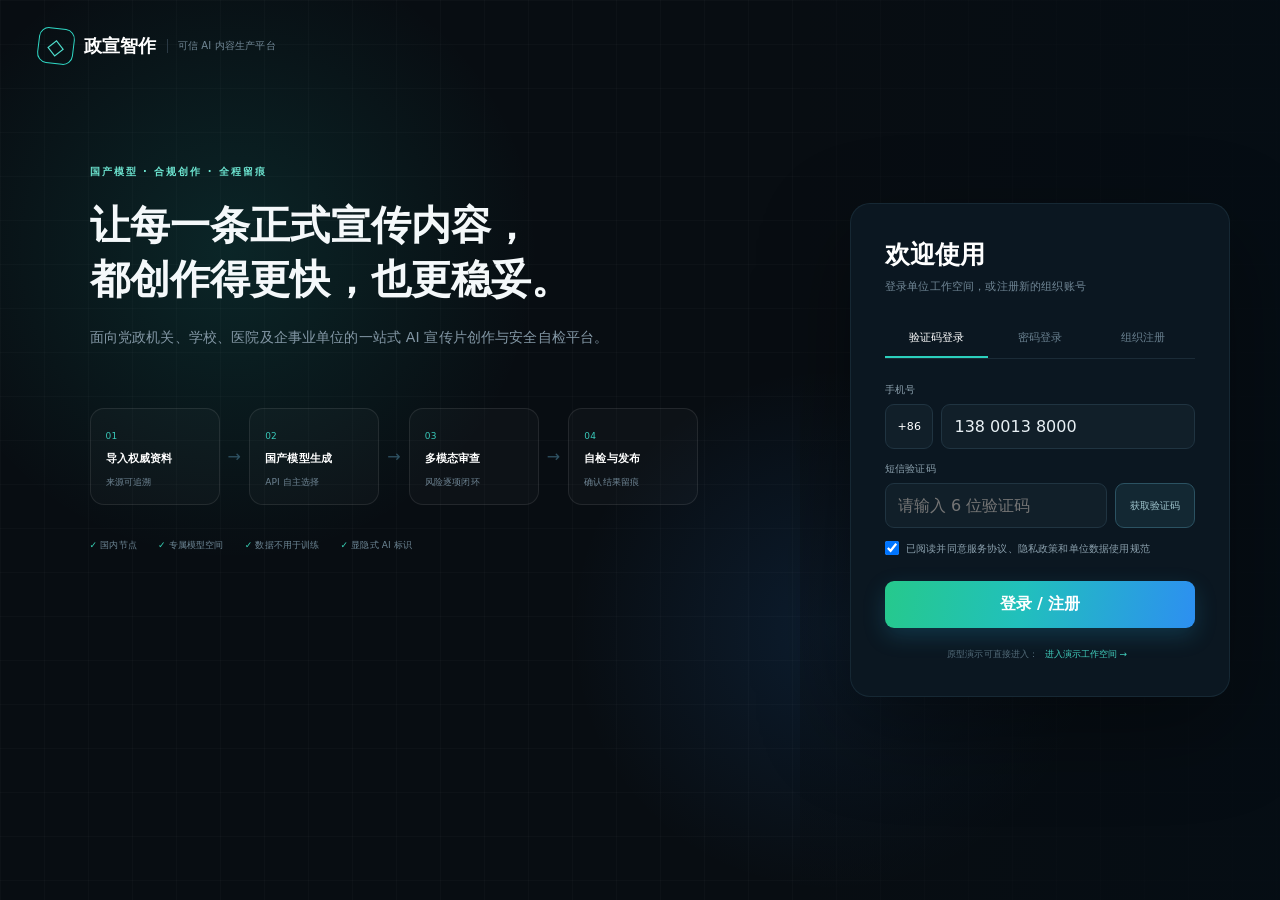
==== work/public/index.html @ d259331a "feat: init zhengxuan-zhizuo AI video creation platform - Frontend prototype (index.html) with full w" ====
<!doctype html>
<html lang="zh-CN">
<head>
  <meta charset="utf-8">
  <meta name="viewport" content="width=device-width,initial-scale=1">
  <title>政宣智作 · 高保真产品原型</title>
  <style>
    :root{
      --nav:#102b46;--nav-2:#163a59;--blue:#1767c0;--blue-2:#eaf3ff;
      --cyan:#0a8791;--gold:#b4873b;--red:#c84b4b;--orange:#d97724;
      --green:#23856b;--ink:#182536;--muted:#697789;--line:#e1e7ee;
      --paper:#fff;--bg:#f3f6f9;--shadow:0 8px 24px rgba(25,50,76,.08);
      --r:10px;--r-sm:7px;
    }
    *{box-sizing:border-box}
    html,body{margin:0;height:100%;font-family:"Microsoft YaHei","PingFang SC",system-ui,sans-serif;color:var(--ink);background:var(--bg)}
    button,input,select,textarea{font:inherit}
    button{cursor:pointer}
    .app{height:100%;display:grid;grid-template-columns:224px minmax(960px,1fr);overflow:hidden}
    .sidebar{background:linear-gradient(180deg,var(--nav),#0d253b);color:#dbe8f3;display:flex;flex-direction:column;min-height:100vh;box-shadow:8px 0 24px rgba(11,36,57,.08);z-index:5}
    .brand{height:72px;display:flex;align-items:center;padding:0 20px;border-bottom:1px solid rgba(255,255,255,.1)}
    .brand-mark{width:35px;height:35px;border-radius:9px;background:linear-gradient(145deg,#3c8be1,#43b9be);display:grid;place-items:center;margin-right:11px;box-shadow:0 5px 14px rgba(0,0,0,.18)}
    .brand-mark:before{content:"";width:17px;height:19px;border:2px solid #fff;border-radius:3px;clip-path:polygon(0 0,100% 0,100% 75%,50% 100%,0 75%)}
    .brand h1{font-size:17px;margin:0;color:#fff;letter-spacing:1px}
    .brand small{display:block;color:#8eabc2;font-size:10px;margin-top:2px;letter-spacing:.7px}
    .nav-group{padding:14px 10px 0}
    .nav-label{font-size:10px;color:#7896ae;padding:8px 12px;text-transform:uppercase;letter-spacing:1.4px}
    .nav-item{height:42px;padding:0 12px;border-radius:7px;display:flex;align-items:center;gap:11px;color:#bbcedd;font-size:13px;margin:2px 0;transition:.18s;position:relative}
    .nav-item:hover{background:rgba(255,255,255,.065);color:#fff}
    .nav-item.active{background:linear-gradient(90deg,rgba(56,139,216,.26),rgba(39,153,166,.11));color:#fff}
    .nav-item.active:before{content:"";position:absolute;left:-10px;top:8px;bottom:8px;width:3px;border-radius:3px;background:#54b9d6}
    .nav-icon{width:21px;height:21px;display:grid;place-items:center;border:1px solid rgba(255,255,255,.16);border-radius:6px;font-size:11px;color:#a8c6dc}
    .nav-badge{margin-left:auto;min-width:19px;height:19px;padding:0 5px;border-radius:10px;background:#c2524b;color:#fff;display:grid;place-items:center;font-size:10px}
    .side-foot{margin-top:auto;padding:14px}
    .security-box{padding:12px;border:1px solid rgba(255,255,255,.1);border-radius:9px;background:rgba(255,255,255,.035)}
    .security-box strong{font-size:11px;color:#d5e5f0;display:flex;align-items:center;gap:6px}
    .security-box p{font-size:10px;line-height:1.6;color:#86a4ba;margin:7px 0 0}
    .main{height:100vh;display:flex;flex-direction:column;min-width:0}
    .topbar{height:64px;background:#fff;border-bottom:1px solid var(--line);display:flex;align-items:center;padding:0 24px;gap:16px;z-index:3}
    .crumb{font-size:13px;color:var(--muted);display:flex;align-items:center;gap:8px}
    .crumb strong{color:var(--ink);font-weight:600}
    .env-tag{font-size:10px;color:#2c725f;background:#e8f5f0;border:1px solid #cde9de;border-radius:4px;padding:3px 6px;margin-left:6px}
    .top-actions{margin-left:auto;display:flex;align-items:center;gap:10px}
    .top-icon{width:33px;height:33px;border:1px solid var(--line);background:#fff;border-radius:7px;display:grid;place-items:center;color:#65778a;position:relative}
    .top-icon .dot{position:absolute;right:6px;top:6px;width:6px;height:6px;background:#d65050;border-radius:50%;border:1px solid #fff}
    .user{display:flex;align-items:center;gap:9px;padding-left:7px}
    .avatar{width:33px;height:33px;border-radius:8px;background:linear-gradient(145deg,#d8e8f6,#b9d6eb);display:grid;place-items:center;color:#17476c;font-size:12px;font-weight:700}
    .user-name{font-size:12px;line-height:1.35}.user-name small{display:block;color:#8a96a3;font-size:10px}
    .workspace{flex:1;overflow:auto;padding:22px 24px 34px}
    .page{display:none;animation:fade .16s ease}.page.active{display:block}
    @keyframes fade{from{opacity:.35;transform:translateY(3px)}to{opacity:1;transform:none}}
    .page-title{display:flex;align-items:flex-start;margin-bottom:18px}
    .page-title h2{margin:0;font-size:21px;letter-spacing:.2px}
    .page-title p{font-size:12px;color:var(--muted);margin:6px 0 0}
    .page-title .actions{margin-left:auto;display:flex;gap:9px}
    .btn{border:1px solid var(--line);border-radius:7px;background:#fff;color:#34475a;padding:8px 13px;font-size:12px;display:inline-flex;align-items:center;gap:6px;justify-content:center;transition:.16s}
    .btn:hover{border-color:#aac1d8;background:#f8fbfd}
    .btn.primary{background:var(--blue);border-color:var(--blue);color:#fff;box-shadow:0 4px 10px rgba(23,103,192,.2)}
    .btn.primary:hover{background:#125cae}
    .btn.success{background:var(--green);border-color:var(--green);color:#fff}
    .btn.danger{color:#b43f3f;border-color:#e9caca;background:#fffafa}
    .btn.gold{background:#a77a32;border-color:#a77a32;color:#fff}
    .btn:disabled{opacity:.45;cursor:not-allowed;box-shadow:none}
    .btn.small{padding:6px 9px;font-size:11px}
    .card{background:var(--paper);border:1px solid var(--line);border-radius:var(--r);box-shadow:0 2px 5px rgba(22,50,78,.025)}
    .card-head{padding:15px 17px;border-bottom:1px solid var(--line);display:flex;align-items:center}
    .card-head h3{font-size:14px;margin:0}.card-head span{font-size:11px;color:var(--muted);margin-left:8px}.card-head .right{margin-left:auto}
    .card-body{padding:16px 17px}
    .grid{display:grid;gap:14px}
    .g4{grid-template-columns:repeat(4,1fr)}.g3{grid-template-columns:repeat(3,1fr)}.g2{grid-template-columns:repeat(2,1fr)}
    .metric{padding:16px 17px;position:relative;overflow:hidden}
    .metric:after{content:"";position:absolute;width:80px;height:80px;border-radius:50%;right:-23px;top:-28px;background:var(--blue-2)}
    .metric.red:after{background:#fbecec}.metric.green:after{background:#e8f4ef}.metric.gold:after{background:#f8f1e6}
    .metric .label{font-size:11px;color:var(--muted)}.metric .value{font-size:26px;font-weight:650;margin:8px 0 2px}.metric .sub{font-size:10px;color:#8b98a5}
    .metric .accent{color:var(--green)}.metric .warn{color:var(--red)}
    .dashboard-row{display:grid;grid-template-columns:minmax(0,1.65fr) minmax(300px,.8fr);gap:14px;margin-top:14px}
    .project-list{padding:0}
    .project-row{display:grid;grid-template-columns:38px minmax(220px,1.5fr) 125px 90px 130px 72px;align-items:center;gap:12px;padding:13px 17px;border-top:1px solid #edf0f4;font-size:11px}
    .project-row:first-child{border-top:0}
    .project-icon{width:36px;height:36px;border-radius:8px;background:#eaf3ff;color:#286dae;display:grid;place-items:center;font-weight:700}
    .project-name strong{font-size:12px;display:block;margin-bottom:4px}.project-name small{color:#8996a3}
    .progress{height:5px;border-radius:5px;background:#e9edf2;overflow:hidden;margin-top:6px}.progress i{display:block;height:100%;background:linear-gradient(90deg,#2776ca,#39a1b0);border-radius:5px}
    .status{display:inline-flex;align-items:center;gap:5px;font-size:10px;padding:4px 7px;border-radius:12px;background:#eef3f7;color:#5a6b7b;white-space:nowrap}
    .status:before{content:"";width:5px;height:5px;border-radius:50%;background:#7b8c9b}
    .status.review{background:#fff4e9;color:#a56228}.status.review:before{background:#dd8737}
    .status.ok{background:#eaf6f1;color:#2b7660}.status.ok:before{background:#2f9376}
    .status.risk{background:#fceeee;color:#a94646}.status.risk:before{background:#cf5353}
    .risk-chart{height:142px;display:flex;align-items:flex-end;gap:14px;padding-top:12px;border-bottom:1px solid #e7ebef}
    .bar-wrap{flex:1;text-align:center;font-size:9px;color:#8a98a6}.bar{width:100%;max-width:26px;margin:0 auto 7px;border-radius:4px 4px 0 0;background:#7aaadb;position:relative}.bar.red{background:#d66b63}.bar.orange{background:#dda05e}
    .task-list{margin-top:14px}
    .task{display:flex;align-items:center;padding:9px 0;border-bottom:1px dashed #e5e9ee;font-size:11px}.task:last-child{border:0}.task b{font-size:10px;margin-right:8px;color:#fff;background:#d87d31;border-radius:4px;padding:3px 5px}.task small{color:#8b98a5;margin-left:auto}
    .creation-todo{display:flex;align-items:center;gap:9px;padding:11px 0;border-bottom:1px solid #edf0f3}.creation-todo>i{width:24px;height:24px;border-radius:7px;background:#e8f4f5;color:#237d84;display:grid;place-items:center;font-style:normal;font-size:8px}.creation-todo b,.creation-todo span{display:block}.creation-todo b{font-size:10px}.creation-todo span{font-size:8px;color:#84919c;margin-top:3px}.creation-todo button{margin-left:auto;border:0;background:transparent;color:#267db5;font-size:8px}.creation-capacity{padding-top:12px}.creation-capacity span,.creation-capacity b{display:block}.creation-capacity span{font-size:8px;color:#86939d}.creation-capacity b{font-size:9px;margin:5px 0}
    .template-row{display:grid;grid-template-columns:repeat(4,1fr);gap:12px;margin-top:14px}
    .template{height:112px;padding:14px;border-radius:9px;position:relative;overflow:hidden;color:#fff;cursor:pointer;box-shadow:var(--shadow);background:linear-gradient(135deg,#184b78,#3f8cbb)}
    .template:nth-child(2){background:linear-gradient(135deg,#176b67,#50a99a)}.template:nth-child(3){background:linear-gradient(135deg,#6e4a2b,#bd8b4a)}.template:nth-child(4){background:linear-gradient(135deg,#493f78,#8175b7)}
    .template:after{content:"";position:absolute;width:90px;height:90px;border:18px solid rgba(255,255,255,.08);border-radius:50%;right:-30px;bottom:-38px}
    .template small{font-size:9px;opacity:.75}.template h4{font-size:14px;margin:17px 0 5px}.template p{font-size:10px;margin:0;opacity:.8}
    .steps{display:flex;margin-bottom:18px;background:#fff;border:1px solid var(--line);border-radius:9px;padding:13px 18px}
    .step{flex:1;display:flex;align-items:center;position:relative;color:#83909c;font-size:11px}.step:not(:last-child):after{content:"";height:1px;background:#dfe6ed;position:absolute;left:43px;right:16px;top:15px}
    .step-num{width:30px;height:30px;border-radius:50%;border:1px solid #ccd7e1;display:grid;place-items:center;background:#fff;margin-right:9px;z-index:1;font-weight:600}
    .step.active{color:var(--blue)}.step.active .step-num{color:#fff;background:var(--blue);border-color:var(--blue)}.step.done{color:#2e8067}.step.done .step-num{color:#fff;background:#2e8a6c;border-color:#2e8a6c}
    .wizard-layout{display:grid;grid-template-columns:minmax(0,1fr) 294px;gap:14px}
    .template-picker{display:grid;grid-template-columns:repeat(3,1fr);gap:12px}
    .pick-card{border:1px solid var(--line);border-radius:9px;padding:14px;min-height:118px;cursor:pointer;transition:.18s;position:relative}
    .pick-card:hover,.pick-card.selected{border-color:#4b93d4;box-shadow:0 0 0 2px rgba(54,132,203,.1)}
    .pick-card.selected:after{content:"✓";position:absolute;right:10px;top:9px;width:19px;height:19px;border-radius:50%;background:var(--blue);color:#fff;display:grid;place-items:center;font-size:11px}
    .pick-icon{width:34px;height:34px;border-radius:8px;background:#eaf3ff;color:#246ab0;display:grid;place-items:center;font-weight:700}.pick-card h4{font-size:13px;margin:11px 0 5px}.pick-card p{font-size:10px;color:var(--muted);line-height:1.5;margin:0}
    .form-grid{display:grid;grid-template-columns:1fr 1fr;gap:14px}.field label{display:block;font-size:11px;color:#5e6c7b;margin-bottom:7px}.field input,.field select,.field textarea{width:100%;border:1px solid #dbe3ea;border-radius:7px;background:#fff;padding:9px 10px;font-size:11px;color:#253647;outline:0}.field input:focus,.field select:focus,.field textarea:focus{border-color:#5897d2;box-shadow:0 0 0 2px #e7f2fc}.field textarea{min-height:94px;resize:vertical}.field.full{grid-column:1/-1}
    .check-row{display:flex;align-items:flex-start;gap:9px;padding:11px;border:1px solid #e2e8ee;border-radius:7px;margin-bottom:9px;font-size:11px}.check-row input{margin-top:2px}.check-row strong{display:block;margin-bottom:3px}.check-row small{color:#8693a0;line-height:1.45}
    .compliance-card{background:linear-gradient(155deg,#153b5a,#1c526a);color:#fff;border:0;overflow:hidden;position:sticky;top:0}.compliance-card:after{content:"";position:absolute;width:160px;height:160px;border:30px solid rgba(255,255,255,.04);border-radius:50%;right:-80px;top:-70px}
    .compliance-card h3{font-size:14px;margin:0}.compliance-level{display:flex;align-items:center;gap:10px;margin:16px 0;padding:11px;background:rgba(255,255,255,.08);border:1px solid rgba(255,255,255,.12);border-radius:8px}.level{width:38px;height:38px;border-radius:9px;background:#d9a858;display:grid;place-items:center;font-size:15px;font-weight:700}.compliance-card ul{padding-left:17px;margin:0;color:#c3d6e2;font-size:10px;line-height:2}.compliance-card .note{margin-top:14px;padding-top:12px;border-top:1px solid rgba(255,255,255,.12);font-size:9px;color:#8fb0c3;line-height:1.55}
    .wizard-actions{display:flex;justify-content:space-between;margin-top:14px}
    .project-shell{display:grid;grid-template-columns:195px minmax(0,1fr);gap:14px}
    .project-side{padding:14px;height:max-content;position:sticky;top:0}
    .project-side h3{font-size:13px;margin:0 0 4px}.project-side>small{font-size:9px;color:#84919e}
    .project-status{margin:13px 0;padding:9px;border-radius:7px;background:#eef6fc;font-size:10px;color:#376889}
    .project-menu{margin-top:8px}.project-menu a{display:flex;align-items:center;gap:8px;padding:9px;border-radius:6px;font-size:11px;color:#627181;text-decoration:none;margin:2px 0}.project-menu a.active{background:#eaf3ff;color:#2367a7;font-weight:600}.project-menu a.done:after{content:"✓";margin-left:auto;color:#278063}
    .source-toolbar{display:flex;gap:8px;margin-bottom:12px}.search{flex:1;position:relative}.search input{width:100%;height:34px;border:1px solid var(--line);border-radius:7px;padding:0 11px 0 31px;font-size:11px}.search:before{content:"⌕";position:absolute;left:11px;top:7px;color:#7f8c99}
    .source-table{width:100%;border-collapse:collapse;font-size:10px}.source-table th{text-align:left;background:#f7f9fb;color:#768391;font-weight:500;padding:9px 11px;border-bottom:1px solid var(--line)}.source-table td{padding:11px;border-bottom:1px solid #edf1f4}.file-cell{display:flex;align-items:center;gap:9px}.file-icon{width:29px;height:32px;border-radius:5px;background:#e9f1f8;color:#2a6ea9;display:grid;place-items:center;font-size:9px;font-weight:700}.file-cell strong{font-size:11px;display:block}.file-cell small{font-size:9px;color:#8a96a1}
    .source-stats{display:grid;grid-template-columns:repeat(3,1fr);gap:10px;margin-bottom:12px}.mini-stat{border:1px solid var(--line);border-radius:8px;padding:11px}.mini-stat span{font-size:9px;color:#82909d}.mini-stat b{display:block;font-size:18px;margin-top:5px}
    .workbench{display:grid;grid-template-columns:220px minmax(430px,1fr) 245px;height:calc(100vh - 151px);min-height:600px;border:1px solid var(--line);border-radius:10px;overflow:hidden;background:#fff}
    .pane{min-width:0;overflow:auto}.pane+.pane{border-left:1px solid var(--line)}.pane-head{height:48px;padding:0 13px;display:flex;align-items:center;border-bottom:1px solid var(--line);position:sticky;top:0;background:#fff;z-index:2}.pane-head h3{font-size:12px;margin:0}.pane-head small{font-size:9px;color:#8492a0;margin-left:7px}.pane-body{padding:12px}
    .source-item{padding:10px;border:1px solid #e3e9ee;border-radius:7px;margin-bottom:8px;cursor:pointer}.source-item.active{border-color:#72a7d7;background:#f1f7fc}.source-item strong{font-size:10px;display:block;margin-bottom:5px}.source-item p{font-size:9px;color:#80909f;line-height:1.5;margin:0}.source-item .ref{display:inline-block;margin-top:6px;color:#2d74b6;background:#e7f1fa;padding:2px 5px;border-radius:4px;font-size:8px}
    .script-meta{display:flex;align-items:center;gap:7px;margin-bottom:14px}.script-meta input{font-size:18px;font-weight:650;border:0;outline:0;flex:1;min-width:0}.script-body{font-size:12px;line-height:2;color:#314254}.scene{padding:12px 8px;border-top:1px dashed #e2e7ec;position:relative}.scene:first-of-type{border-top:0}.scene-label{font-size:9px;color:#2a70ae;background:#eaf3fb;border-radius:4px;padding:3px 5px;margin-right:5px}.cite{color:#1d6db3;border-bottom:1px dashed #3a82bf;cursor:pointer}.unverified{background:#fff0dc;color:#a45e20;border-bottom:1px dashed #d28742;padding:1px 2px;cursor:pointer}.locked:after{content:"已锁定";position:absolute;right:6px;top:10px;color:#3c7c69;font-size:8px;background:#e9f5f0;padding:2px 5px;border-radius:4px}.script-tools{display:flex;gap:6px;flex-wrap:wrap;padding:9px 12px;background:#f7f9fb;border-bottom:1px solid var(--line)}
    .risk-card{padding:10px;border:1px solid #ead9c5;border-left:3px solid #dc8b38;border-radius:6px;margin-bottom:9px;background:#fffaf4}.risk-card.red{border-color:#efd3d3;border-left-color:#ce5151;background:#fff8f8}.risk-card.green{border-color:#cfe8dd;border-left-color:#37876d;background:#f8fcfa}.risk-card h4{font-size:10px;margin:0 0 5px}.risk-card p{font-size:9px;line-height:1.55;color:#727e89;margin:0}.risk-card .risk-actions{display:flex;gap:5px;margin-top:8px}
    .story-layout{display:grid;grid-template-columns:185px minmax(580px,1fr) 250px;height:calc(100vh - 151px);min-height:600px;border:1px solid var(--line);border-radius:10px;overflow:hidden;background:#fff}
    .script-seg{border-left:2px solid #d9e2ea;padding:8px 9px;margin-bottom:9px;font-size:9px;line-height:1.55;color:#71808e;cursor:pointer}.script-seg.active{border-color:#2978be;color:#2f4b61;background:#f2f7fb}.script-seg b{display:block;color:#34485b;margin-bottom:3px}
    .shot-grid{display:grid;grid-template-columns:repeat(2,minmax(240px,1fr));gap:11px}.shot{border:1px solid var(--line);border-radius:8px;overflow:hidden;cursor:pointer;background:#fff;transition:.16s}.shot.active{border-color:#4a91cf;box-shadow:0 0 0 2px rgba(47,126,196,.1)}.shot-image{height:126px;position:relative;overflow:hidden;background:#dfeaf3}.shot-image .duration{position:absolute;right:7px;bottom:7px;background:rgba(12,31,48,.75);color:#fff;border-radius:4px;padding:3px 5px;font-size:8px}.shot-image .shot-no{position:absolute;left:7px;top:7px;background:#fff;color:#2d536f;border-radius:4px;padding:3px 5px;font-size:8px;font-weight:600}
    .scene-art{position:absolute;inset:0;background:linear-gradient(160deg,#d9ecf4 0 55%,#c4d4dc 55%)}.scene-art:before{content:"";position:absolute;left:11%;bottom:23%;width:34%;height:54%;background:#edf5f8;border:5px solid #9cb5c2;border-bottom:0;clip-path:polygon(0 22%,50% 0,100% 22%,100% 100%,0 100%)}.scene-art:after{content:"十";position:absolute;left:22%;bottom:42%;font-weight:800;font-size:29px;color:#be5454}
    .scene-art.doctor{background:linear-gradient(150deg,#d9e9ef,#f6f8f7 63%,#cad8dc 63%)}.scene-art.doctor:before{left:43%;bottom:10%;width:38px;height:72px;border:0;border-radius:22px 22px 8px 8px;background:#eaf4f6;box-shadow:0 -24px 0 -4px #e0b391,0 -33px 0 -2px #4a6675}.scene-art.doctor:after{content:"";left:20%;bottom:12%;width:55px;height:76px;background:#82a7b5;border-radius:4px;transform:skew(-4deg);opacity:.65}
    .scene-art.hand{background:linear-gradient(160deg,#d1e9e4,#f5f4eb 65%,#9fc6c0 65%)}.scene-art.hand:before{left:35%;bottom:10%;width:75px;height:65px;border:0;border-radius:45% 45% 20% 20%;background:#deb08f;transform:rotate(-10deg);box-shadow:30px -18px 0 -17px #eff8fb}.scene-art.hand:after{content:"";left:50%;top:16%;width:16px;height:25px;background:#8bcbd3;border-radius:50% 50% 55% 55%;box-shadow:-21px 9px 0 -5px #7ebdc7,21px 9px 0 -5px #7ebdc7}
    .scene-art.window{background:linear-gradient(#a8d5e6 0 58%,#e4eee9 58%)}.scene-art.window:before{left:11%;bottom:19%;width:42%;height:63%;border:5px solid #e8f3f5;background:linear-gradient(90deg,transparent 47%,#e8f3f5 47% 53%,transparent 53%),linear-gradient(transparent 47%,#e8f3f5 47% 53%,transparent 53%);clip-path:none}.scene-art.window:after{content:"";left:69%;bottom:12%;width:36px;height:73px;background:#e9f3f4;border-radius:18px 18px 6px 6px;box-shadow:0 -23px 0 -5px #dab091}
    .shot-info{padding:9px}.shot-info strong{font-size:10px;display:block}.shot-info p{font-size:9px;color:#82909c;margin:5px 0 7px;white-space:nowrap;overflow:hidden;text-overflow:ellipsis}.shot-tags{display:flex;gap:5px}.tag{font-size:8px;color:#597084;background:#eef3f7;border-radius:4px;padding:3px 5px}.tag.ai{color:#276a9e;background:#e6f2fb}.tag.safe{color:#2f795f;background:#e9f5f0}.tag.warn{color:#9a5c25;background:#fff1df}
    .control-section{padding:11px 0;border-bottom:1px dashed #e1e7ec}.control-section:first-child{padding-top:0}.control-section h4{font-size:10px;margin:0 0 8px}.control-section p{font-size:9px;line-height:1.55;color:#758391;margin:0}.model-option{padding:8px;border:1px solid #e0e7ed;border-radius:6px;margin-bottom:6px;font-size:9px;display:flex;align-items:center;cursor:pointer}.model-option.selected{border-color:#4a93d0;background:#f1f7fc}.model-option b{font-size:10px}.model-option span{margin-left:auto;color:#7e8c98}.generation-state{padding:9px;background:#eef7f4;border-radius:6px;color:#31725f;font-size:9px;line-height:1.5}
    .editor-layout{display:grid;grid-template-columns:minmax(620px,1fr) 272px;gap:14px}
    .assembly-banner{display:flex;align-items:center;justify-content:space-between;border:1px solid #cbe5dd;background:#f4fbf8;border-radius:11px;padding:11px 14px;margin-bottom:12px}.assembly-banner>div{display:flex;align-items:center;gap:9px}.assembly-banner i{width:26px;height:26px;border-radius:50%;background:#2e987c;color:#fff;display:grid;place-items:center;font-style:normal}.assembly-banner b,.assembly-banner small{display:block}.assembly-banner b{font-size:10px;color:#2a6656}.assembly-banner small{font-size:8px;color:#758a82;margin-top:3px}.assembly-banner button{border:0;background:transparent;color:#267aaf;font-size:8px}
    .preview{aspect-ratio:16/9;background:#142536;border-radius:9px;overflow:hidden;position:relative;display:flex;align-items:center;justify-content:center}.preview .scene-art{inset:9%;border-radius:3px}.preview-overlay{position:absolute;inset:0;display:flex;flex-direction:column;justify-content:flex-end;align-items:center;padding:22px;background:linear-gradient(transparent 55%,rgba(3,13,22,.72))}.subtitle{color:#fff;font-size:15px;text-shadow:0 2px 5px #000;padding:5px 12px;border-radius:3px}.preview-meta{position:absolute;left:12px;top:12px;color:#fff;background:rgba(0,0,0,.45);border-radius:4px;padding:4px 7px;font-size:9px}.play{position:absolute;width:52px;height:52px;border:1px solid rgba(255,255,255,.65);background:rgba(0,0,0,.3);color:#fff;border-radius:50%;display:grid;place-items:center;font-size:19px;padding-left:3px}
    .timeline{margin-top:12px;background:#fff;border:1px solid var(--line);border-radius:9px;padding:12px;overflow:auto}.time-ruler{height:18px;border-bottom:1px solid #dfe5eb;font-size:8px;color:#8d99a5;display:flex;justify-content:space-between;position:relative}.playhead{position:absolute;left:31%;top:0;bottom:-115px;width:1px;background:#d74d4d;z-index:2}.playhead:before{content:"";position:absolute;top:-2px;left:-4px;border-left:4px solid transparent;border-right:4px solid transparent;border-top:6px solid #d74d4d}.track{height:36px;display:flex;gap:2px;align-items:center;margin-top:7px}.track-label{width:57px;font-size:9px;color:#73818f;flex:none}.clip{height:30px;border-radius:4px;background:#8bb6d5;border:1px solid #70a2c8;color:#fff;font-size:8px;padding:6px;white-space:nowrap;overflow:hidden}.clip.c2{background:#72aa9d;border-color:#58988a}.clip.c3{background:#b99b69;border-color:#a38553}.clip.audio{height:22px;background:repeating-linear-gradient(90deg,#8198b0 0 2px,#a8b7c4 2px 4px);border-color:#768b9e}.clip.sub{height:20px;background:#645f8f;border-color:#544e80}
    .settings-list .setting{padding:11px 0;border-bottom:1px solid #edf0f3}.setting label{font-size:10px;display:flex;justify-content:space-between;margin-bottom:7px}.setting select,.setting input[type="text"]{width:100%;border:1px solid #dfe6ec;border-radius:6px;padding:7px;font-size:10px}.setting input[type=range]{width:100%}.export-summary{padding:10px;background:#f1f6fa;border-radius:7px;font-size:9px;line-height:1.8;color:#5e7183}
    .review-layout{display:grid;grid-template-columns:235px minmax(500px,1fr) 300px;gap:14px;height:calc(100vh - 151px);min-height:610px}.review-filters,.review-detail{overflow:auto}.risk-filter{padding:10px 11px;border-bottom:1px solid #edf0f3;display:flex;align-items:center;font-size:10px;cursor:pointer}.risk-filter.active{background:#eef5fb;color:#236aa8}.risk-filter span{margin-left:auto;background:#edf1f4;border-radius:10px;padding:2px 6px;font-size:9px}.risk-filter .red-count{background:#f9e5e5;color:#b44747}
    .finding{padding:13px;border-bottom:1px solid #e8edf1;cursor:pointer;display:grid;grid-template-columns:34px 1fr 76px;gap:10px}.finding.active{background:#f5f9fc}.sev{width:30px;height:30px;border-radius:7px;display:grid;place-items:center;background:#fff0de;color:#ad662a;font-size:9px;font-weight:700}.sev.r3{background:#fbe6e6;color:#b44444}.sev.r1{background:#eaf4f0;color:#377864}.finding h4{font-size:11px;margin:0 0 5px}.finding p{font-size:9px;line-height:1.5;color:#798694;margin:0}.finding time{font-size:9px;color:#698091;text-align:right}.finding time b{display:block;color:#2b6eaa;margin-bottom:4px}
    .evidence-frame{height:156px;border-radius:7px;overflow:hidden;position:relative;margin-bottom:11px}.evidence-frame .scene-art{inset:0}.mark-box{position:absolute;left:58%;top:22%;width:28%;height:48%;border:2px solid #da4b4b}.mark-box:after{content:"疑似不规范文字";position:absolute;left:-2px;top:-19px;background:#d94f4f;color:#fff;padding:3px 5px;font-size:8px;white-space:nowrap}.rule-box{padding:10px;background:#f5f7f9;border-radius:6px;font-size:9px;line-height:1.65;color:#607181}.compare{display:grid;grid-template-columns:1fr 1fr;gap:7px;margin:10px 0}.compare div{border:1px solid var(--line);border-radius:6px;padding:8px;font-size:9px;line-height:1.55}.compare b{display:block;margin-bottom:5px}.compare .before{background:#fff8f8}.compare .after{background:#f7fcf9}.decision textarea{width:100%;border:1px solid var(--line);border-radius:6px;padding:8px;font-size:9px;min-height:60px;resize:none;margin:8px 0}
    .approval-layout{display:grid;grid-template-columns:minmax(560px,1.4fr) 360px;gap:14px}.approval-video{aspect-ratio:16/9;background:#102131;border-radius:9px;overflow:hidden;position:relative}.approval-video .scene-art{inset:7%;border-radius:3px}.approval-video:after{content:"内部送审版 · 禁止外传";position:absolute;left:50%;top:48%;transform:translate(-50%,-50%) rotate(-16deg);color:rgba(255,255,255,.28);font-size:24px;white-space:nowrap;border:2px solid rgba(255,255,255,.18);padding:9px 18px}.approval-sub{position:absolute;bottom:20px;left:0;right:0;text-align:center;color:#fff;font-size:14px;text-shadow:0 2px 5px #000;z-index:2}
    .approval-timeline{display:flex;gap:4px;height:37px;margin-top:10px}.approval-timeline div{position:relative;flex:1;border-radius:4px;background:#82aac6}.approval-timeline div:nth-child(2n){background:#72a99e}.approval-timeline .risk-mark:after{content:"";position:absolute;top:-5px;left:50%;width:7px;height:7px;border-radius:50%;background:#d75a50;border:2px solid #fff;box-shadow:0 1px 3px rgba(0,0,0,.25)}
    .checklist{display:grid;grid-template-columns:repeat(3,1fr);gap:9px;margin-top:12px}.check-item{padding:10px;border:1px solid var(--line);border-radius:7px;font-size:9px}.check-item b{font-size:10px;display:block;margin-bottom:4px}.check-item.ok{border-color:#cae3d9;background:#f7fcfa}.check-item.ok b{color:#2d795f}.check-item.warn{border-color:#ead8bf;background:#fffaf2}.check-item.warn b{color:#9c652b}
    .approval-chain{position:relative;padding-left:21px}.approval-chain:before{content:"";position:absolute;left:7px;top:9px;bottom:13px;width:1px;background:#dce4ea}.approval-node{position:relative;padding-bottom:17px}.approval-node:before{content:"";position:absolute;left:-18px;top:3px;width:9px;height:9px;border-radius:50%;background:#fff;border:2px solid #a7b6c3}.approval-node.done:before{background:#34836a;border-color:#34836a;box-shadow:0 0 0 3px #e6f3ee}.approval-node.current:before{background:#d68b39;border-color:#d68b39;box-shadow:0 0 0 3px #fff0dd}.approval-node strong{font-size:10px;display:block}.approval-node p{font-size:9px;color:#7b8996;margin:4px 0}.approval-node time{font-size:8px;color:#a0aab4}.approval-node .person{float:right;color:#536a7e}
    .evidence-list{margin-top:10px}.evidence-row{display:flex;align-items:center;padding:8px 0;border-bottom:1px solid #edf0f3;font-size:9px}.evidence-row span{margin-left:auto;color:#327860}.export-box{margin-top:12px;padding:12px;background:linear-gradient(135deg,#edf5fb,#f5f8fa);border:1px solid #dbe7f0;border-radius:8px}.export-box p{font-size:9px;color:#6b7c8b;line-height:1.6;margin:0 0 9px}.export-box .btn{width:100%}
    .toast{position:fixed;right:25px;bottom:25px;background:#173a55;color:#fff;border-radius:8px;padding:11px 15px;font-size:11px;box-shadow:0 10px 30px rgba(11,36,57,.24);transform:translateY(20px);opacity:0;pointer-events:none;transition:.25s;z-index:20}.toast.show{transform:none;opacity:1}.toast:before{content:"✓";display:inline-grid;place-items:center;width:18px;height:18px;background:#399176;border-radius:50%;margin-right:8px}
    .modal-mask{position:fixed;inset:0;background:rgba(10,29,45,.48);z-index:15;display:none;align-items:center;justify-content:center}.modal-mask.show{display:flex}.modal{width:460px;background:#fff;border-radius:11px;box-shadow:0 24px 60px rgba(0,0,0,.25);overflow:hidden}.modal .modal-head{padding:16px 18px;border-bottom:1px solid var(--line);display:flex}.modal .modal-head h3{font-size:14px;margin:0}.modal .modal-body{padding:18px}.modal .modal-foot{padding:12px 18px;border-top:1px solid var(--line);display:flex;justify-content:flex-end;gap:8px}.seal{width:62px;height:62px;border:3px double #b74646;color:#b74646;border-radius:50%;display:grid;place-items:center;text-align:center;font-size:10px;font-weight:700;transform:rotate(-10deg);margin:0 auto 12px}
    @media(max-width:1200px){.app{grid-template-columns:190px minmax(900px,1fr)}.sidebar .brand{padding-left:14px}.nav-item{font-size:12px}.g4{grid-template-columns:repeat(2,1fr)}.template-row{grid-template-columns:repeat(2,1fr)}}

    /* V2 visual system — inspired by AI creation workspaces, adapted for institutional use */
    :root{--nav:#071019;--nav-2:#0d1924;--blue:#288ff0;--cyan:#20c7b5;--ink:#111a25;--muted:#74808d;--line:#e7eaf0;--bg:#f5f6f8;--r:16px;--shadow:0 14px 40px rgba(18,31,44,.08)}
    body{letter-spacing:.01em}
    .app{grid-template-columns:236px minmax(980px,1fr)}
    .app.auth-locked{display:none}
    .sidebar{background:linear-gradient(180deg,#061019,#0b1722 65%,#0a1b29);box-shadow:none;border-right:1px solid rgba(255,255,255,.06)}
    .brand{height:76px;border-bottom:0;padding:0 22px}.brand-mark{background:linear-gradient(135deg,#24c5ba,#2a8df0);box-shadow:0 0 24px rgba(35,196,188,.25);transform:rotate(5deg)}.brand h1{font-size:18px}.brand small{color:#7592a7}
    .nav-group{padding:11px 12px 0}.nav-label{color:#516779;font-size:9px;padding-left:11px}.nav-item{height:44px;border-radius:10px;color:#9fb0bd}.nav-item.active{background:linear-gradient(90deg,rgba(34,198,183,.17),rgba(43,142,240,.13));box-shadow:inset 0 0 0 1px rgba(57,181,210,.08)}.nav-item.active:before{left:-12px;background:linear-gradient(#25ceb8,#318ff0);width:3px}.nav-icon{border:0;background:rgba(255,255,255,.055);color:#9ab1c2}
    .security-box{border-color:rgba(50,190,190,.16);background:linear-gradient(135deg,rgba(39,184,175,.08),rgba(44,131,213,.06))}
    .topbar{height:70px;border:0;background:rgba(255,255,255,.9);backdrop-filter:blur(14px);box-shadow:0 1px 0 var(--line);padding:0 28px}.workspace{padding:26px 28px 40px;background:radial-gradient(circle at 78% -20%,rgba(46,146,237,.06),transparent 30%),var(--bg)}
    .card{border-color:rgba(222,226,233,.9);border-radius:16px;box-shadow:0 8px 28px rgba(14,30,44,.045)}.card-head{padding:17px 19px}.card-body{padding:18px 19px}
    .btn{border-radius:9px;padding:9px 14px;font-weight:550}.btn.primary,.auth-submit{border:0;background:linear-gradient(100deg,#26c98c,#21c0bc 44%,#2d8ff1);box-shadow:0 8px 22px rgba(38,160,204,.22)}.btn.primary:hover{background:linear-gradient(100deg,#20b983,#1db2ad 44%,#2783df)}
    .page-title h2{font-size:23px}.metric{min-height:116px;border:0;box-shadow:0 9px 26px rgba(15,32,47,.055)}.metric .value{font-size:30px}.metric:after{width:110px;height:110px;right:-37px;top:-47px;opacity:.8}
    .model-quick{display:flex;flex-direction:column;align-items:flex-start;border:1px solid var(--line);border-radius:10px;background:#fafbfc;padding:7px 11px;line-height:1.25}.model-quick span{font-size:8px;color:#8b96a1}.model-quick b{font-size:9px;color:#42576a;white-space:nowrap}.chev{color:#7b8994;font-size:10px}.user{cursor:pointer;border-radius:10px;padding:6px 8px}.user:hover{background:#f3f5f7}
    .creator-hero{min-height:284px;border-radius:22px;padding:32px 38px;margin-bottom:20px;color:#fff;display:grid;grid-template-columns:1.12fr .88fr;overflow:hidden;position:relative;background:radial-gradient(circle at 72% 48%,rgba(38,220,187,.16),transparent 24%),radial-gradient(circle at 92% 0,rgba(44,143,240,.23),transparent 31%),linear-gradient(135deg,#07131e,#0b1d2a 52%,#0a1925);box-shadow:0 18px 50px rgba(6,20,31,.16)}
    .creator-hero:before{content:"";position:absolute;inset:0;background-image:linear-gradient(rgba(255,255,255,.025) 1px,transparent 1px),linear-gradient(90deg,rgba(255,255,255,.025) 1px,transparent 1px);background-size:34px 34px;mask-image:linear-gradient(90deg,transparent,black)}
    .hero-copy,.flow-orbit{position:relative;z-index:1}.eyebrow{display:inline-flex;color:#6ce3cf;font-size:10px;letter-spacing:2px;font-weight:700}.hero-copy h2{font-size:29px;line-height:1.42;margin:14px 0 10px;letter-spacing:.5px}.hero-copy p{font-size:12px;color:#9eb3c2;line-height:1.8;margin:0;max-width:560px}.hero-actions{display:flex;gap:10px;margin-top:23px}.btn.glow{background:linear-gradient(100deg,#29d58e,#1cc2c2,#308ff2);border:0;color:#fff;box-shadow:0 10px 28px rgba(36,194,177,.25);padding:11px 19px}.btn.ghost{background:rgba(255,255,255,.04);border-color:rgba(255,255,255,.18);color:#dbe8ef;padding:11px 19px}
    .flow-orbit{min-height:220px}.flow-main{position:absolute;left:50%;top:50%;width:188px;height:116px;transform:translate(-50%,-50%);border:1px solid rgba(67,215,206,.3);border-radius:18px;background:linear-gradient(145deg,rgba(27,55,72,.94),rgba(9,31,43,.9));display:flex;flex-direction:column;justify-content:center;padding:18px;box-shadow:0 0 40px rgba(35,196,188,.1)}.flow-main span{font-size:9px;color:#69daca}.flow-main b{font-size:13px;line-height:1.45;margin:7px 0}.flow-main small{font-size:9px;color:#8ca5b5}.flow-node{position:absolute;width:102px;padding:10px 11px;border-radius:12px;background:rgba(255,255,255,.055);border:1px solid rgba(255,255,255,.1);font-size:9px;color:#809baa;line-height:1.45}.flow-node b{font-size:11px;color:#e4f2f5}.flow-node:after{content:"";position:absolute;border-top:1px dashed rgba(77,194,198,.35);width:48px}.flow-node.n1{left:2%;top:16%}.flow-node.n1:after{right:-48px;top:50%;transform:rotate(18deg)}.flow-node.n2{right:1%;top:13%}.flow-node.n2:after{left:-48px;top:60%;transform:rotate(-20deg)}.flow-node.n3{left:0;bottom:10%}.flow-node.n3:after{right:-48px;top:24%;transform:rotate(-18deg)}.flow-node.n4{right:2%;bottom:8%}.flow-node.n4:after{left:-48px;top:30%;transform:rotate(20deg)}
    .project-row{grid-template-columns:38px minmax(220px,1.5fr) 125px 90px 130px 72px}.template{border-radius:15px;box-shadow:0 12px 28px rgba(15,31,45,.12)}

    /* Authentication */
    .auth-screen{min-height:100vh;background:#080d12;color:#fff;display:grid;grid-template-columns:minmax(620px,1.25fr) minmax(430px,.75fr);position:relative;overflow:hidden}
    .auth-screen:before{content:"";position:absolute;inset:0;background:radial-gradient(circle at 18% 28%,rgba(30,203,184,.13),transparent 25%),radial-gradient(circle at 65% 70%,rgba(47,139,242,.13),transparent 25%),linear-gradient(rgba(255,255,255,.018) 1px,transparent 1px),linear-gradient(90deg,rgba(255,255,255,.018) 1px,transparent 1px);background-size:auto,auto,44px 44px,44px 44px}.auth-screen.hidden{display:none}.auth-brand{position:absolute;left:38px;top:28px;display:flex;align-items:center;gap:10px;z-index:2}.auth-logo{width:36px;height:36px;border:1px solid #2fd8c5;border-radius:10px;display:grid;place-items:center;color:#4fe0cf;transform:rotate(7deg);font-size:22px}.auth-brand strong{font-size:18px}.auth-brand span{font-size:10px;color:#718795;border-left:1px solid #2a3944;padding-left:10px}
    .auth-showcase{position:relative;z-index:1;padding:160px 7vw 80px}.auth-showcase h1{font-size:40px;line-height:1.35;margin:19px 0;color:#f4f8fa}.auth-showcase>p{font-size:14px;line-height:1.8;color:#8397a5;max-width:630px}.auth-flow{display:flex;align-items:center;margin-top:58px;max-width:760px}.auth-flow div{width:130px;padding:15px;border:1px solid rgba(255,255,255,.09);border-radius:14px;background:rgba(255,255,255,.025)}.auth-flow i{font-style:normal;color:#39c9ba;font-size:9px}.auth-flow b{display:block;font-size:11px;margin:8px 0 4px}.auth-flow span{font-size:9px;color:#6e8493}.auth-flow em{font-style:normal;color:#2f5263;margin:0 8px}.auth-proof{display:flex;gap:21px;margin-top:34px;color:#6e8796;font-size:9px}.auth-proof span:First-letter{color:#37cfb4}
    .auth-panel{display:flex;align-items:center;justify-content:center;padding:50px;position:relative;z-index:1;background:linear-gradient(90deg,rgba(8,13,18,.3),rgba(5,13,20,.9))}.auth-card{width:100%;max-width:490px;background:#0b1721;border:1px solid rgba(102,163,190,.12);border-radius:20px;padding:34px;box-shadow:0 30px 90px rgba(0,0,0,.35)}.auth-card-head h2{font-size:25px;margin:0}.auth-card-head p{font-size:11px;color:#708695;margin:8px 0 25px}.auth-tabs{display:flex;border-bottom:1px solid #1b2b37;margin-bottom:24px}.auth-tabs button{flex:1;background:transparent;border:0;color:#687f8e;padding:11px 5px;border-bottom:2px solid transparent;font-size:11px}.auth-tabs button.active{color:#fff;border-color:#2bd0bd}.auth-form{display:none}.auth-form.active{display:block}.auth-form>label,.auth-grid label{display:block;font-size:10px;color:#8ba0ad;margin:13px 0 7px}.auth-form input,.auth-form select{width:100%;height:45px;border:1px solid #203441;background:#111f29;color:#e8f0f4;border-radius:9px;padding:0 12px;outline:0}.auth-form input:focus{border-color:#2caea9}.phone-input,.code-input{display:flex;gap:8px}.phone-input span{width:60px;height:45px;border:1px solid #203441;border-radius:9px;background:#111f29;display:grid;place-items:center;font-size:11px}.code-input button{width:110px;border:1px solid #2b5262;border-radius:9px;background:#132833;color:#9fc4cd;font-size:10px}.agree{display:flex!important;align-items:flex-start;gap:7px;line-height:1.5}.agree input{width:14px!important;height:14px!important;margin:0}.auth-submit,.sso-submit{width:100%;height:47px;border-radius:9px;color:#fff;font-weight:650;margin-top:18px;cursor:pointer}.sso-submit{background:transparent;border:1px solid #294555;margin-top:9px;color:#a8c1cd}.auth-row{display:flex;justify-content:space-between;align-items:center}.auth-row a{font-size:10px;color:#38a7de}.auth-grid{display:grid;grid-template-columns:1.2fr .8fr;gap:9px}.demo-entry{text-align:center;color:#536b79;font-size:9px;margin-top:19px}.demo-entry button{border:0;background:transparent;color:#42cfbe;font-size:9px;cursor:pointer}
    .user-popover{display:none;position:fixed;right:25px;top:64px;width:225px;background:#fff;border:1px solid var(--line);border-radius:13px;box-shadow:0 18px 50px rgba(14,30,44,.16);z-index:30;padding:8px}.user-popover.show{display:block}.user-profile{display:flex;gap:9px;align-items:center;padding:9px 8px 13px;border-bottom:1px solid var(--line);margin-bottom:5px}.user-profile b{display:block;font-size:11px}.user-profile span{font-size:9px;color:#83909c}.user-popover>button{width:100%;text-align:left;border:0;background:transparent;border-radius:7px;padding:9px;font-size:10px;color:#566575}.user-popover>button:hover{background:#f3f6f8}.user-popover>button.logout{color:#b94b4b}

    /* Asset, template, knowledge and model pages */
    .hub-toolbar{display:flex;gap:9px;align-items:center;margin-bottom:15px}.hub-search{flex:1;max-width:430px;height:39px;border:1px solid var(--line);border-radius:10px;background:#fff;padding:0 13px}.hub-tabs{display:flex;gap:4px;background:#eceff3;padding:4px;border-radius:10px}.hub-tabs button{border:0;background:transparent;padding:7px 12px;border-radius:7px;color:#71808e;font-size:10px}.hub-tabs button.active{background:#fff;color:#1b2b3a;box-shadow:0 2px 7px rgba(18,31,44,.08)}
    .asset-layout,.knowledge-layout{display:grid;grid-template-columns:minmax(0,1fr) 315px;gap:15px}.asset-grid,.template-grid{display:grid;grid-template-columns:repeat(3,minmax(230px,1fr));gap:13px}.asset-card,.tpl-card{overflow:hidden;cursor:pointer;transition:.18s}.asset-card:hover,.tpl-card:hover{transform:translateY(-2px);box-shadow:0 16px 35px rgba(17,34,49,.1)}.asset-thumb{height:146px;position:relative;background:linear-gradient(145deg,#dceaf0,#edf3f4)}.asset-thumb.dark{background:linear-gradient(145deg,#182d3b,#39566a)}.asset-thumb.green{background:linear-gradient(145deg,#d8eee9,#9ec9be)}.asset-thumb.gold{background:linear-gradient(145deg,#f0e4d2,#c7a572)}.asset-thumb:before{content:"";position:absolute;width:38%;height:58%;left:29%;bottom:0;background:rgba(255,255,255,.52);border-radius:50% 50% 8px 8px}.asset-thumb.video:after{content:"▶";position:absolute;left:50%;top:50%;transform:translate(-50%,-50%);width:38px;height:38px;border-radius:50%;background:rgba(5,16,26,.65);color:#fff;display:grid;place-items:center;padding-left:2px}.asset-chip{position:absolute;left:9px;top:9px;background:rgba(8,20,30,.72);color:#fff;border-radius:5px;padding:4px 6px;font-size:8px}.asset-info{padding:12px 13px}.asset-info h4{font-size:11px;margin:0 0 6px}.asset-info p{font-size:9px;color:#7f8c98;margin:0 0 9px}.asset-meta{display:flex;justify-content:space-between;font-size:8px;color:#8895a0}.detail-panel{position:sticky;top:0;height:max-content}.detail-preview{height:178px;border-radius:10px;background:linear-gradient(145deg,#d8e8ed,#f1f5f5);position:relative;overflow:hidden}.detail-preview:before{content:"";position:absolute;width:74px;height:122px;left:50%;bottom:0;transform:translateX(-50%);background:#fff;border-radius:45% 45% 8px 8px;box-shadow:0 -35px 0 -14px #e1b08e}.meta-list{margin-top:10px}.meta-row{display:flex;justify-content:space-between;padding:9px 0;border-bottom:1px solid #edf0f3;font-size:9px}.meta-row span{color:#7f8c98}
    .tpl-cover{height:154px;padding:18px;color:#fff;position:relative;background:radial-gradient(circle at 80% 20%,rgba(42,221,189,.23),transparent 25%),linear-gradient(145deg,#0b1b27,#12394a)}.tpl-cover.blue{background:radial-gradient(circle at 80% 20%,rgba(53,151,246,.28),transparent 28%),linear-gradient(145deg,#101c34,#203f68)}.tpl-cover.gold{background:radial-gradient(circle at 80% 20%,rgba(242,185,88,.25),transparent 28%),linear-gradient(145deg,#211b14,#5d4327)}.tpl-cover.violet{background:radial-gradient(circle at 80% 20%,rgba(160,113,245,.28),transparent 28%),linear-gradient(145deg,#19162a,#443664)}.tpl-cover small{color:#6ed9cb;font-size:8px;letter-spacing:1px}.tpl-cover h3{font-size:17px;line-height:1.45;margin:35px 0 5px}.tpl-cover p{font-size:9px;color:#9db1bd}.tpl-info{padding:13px}.tpl-info>div{display:flex;justify-content:space-between;align-items:center}.tpl-info h4{font-size:11px;margin:0}.tpl-info p{font-size:9px;color:#7d8994;line-height:1.6}.tpl-info .btn{width:100%;margin-top:8px}
    .kb-shell{display:grid;grid-template-columns:220px minmax(450px,1fr) 300px;gap:0;min-height:670px;border:1px solid var(--line);border-radius:16px;background:#fff;overflow:hidden}.kb-col{min-width:0}.kb-col+.kb-col{border-left:1px solid var(--line)}.kb-head{padding:16px;border-bottom:1px solid var(--line);display:flex;align-items:center}.kb-head b{font-size:12px}.kb-head button{margin-left:auto}.kb-list{padding:10px}.kb-item{padding:11px;border-radius:9px;margin-bottom:4px;cursor:pointer}.kb-item.active{background:#edf7f6;color:#167c74}.kb-item b{font-size:10px;display:block}.kb-item span{font-size:8px;color:#85939f}.kb-doc{display:grid;grid-template-columns:35px 1fr 75px 65px;align-items:center;gap:9px;padding:12px 15px;border-bottom:1px solid #edf0f3;font-size:9px}.kb-doc:hover{background:#fafbfc}.kb-doc strong{font-size:10px;display:block}.kb-doc small{color:#87949f}.citation-box{margin:13px;border:1px solid var(--line);border-radius:10px;padding:12px;font-size:9px;line-height:1.7;color:#647585}.citation-box b{display:block;color:#2a4053;margin-bottom:6px}
    .model-summary{display:grid;grid-template-columns:repeat(3,1fr);gap:13px;margin-bottom:15px}.model-card{padding:18px;position:relative;overflow:hidden}.model-card:after{content:"";position:absolute;width:100px;height:100px;right:-35px;top:-40px;border-radius:50%;background:#e9f6f4}.model-card.image:after{background:#eaf2fc}.model-card.video:after{background:#f1ecfb}.model-type{font-size:9px;color:#778795}.model-card h3{font-size:15px;margin:9px 0 4px}.model-card p{font-size:9px;color:#83909c}.model-health{margin-top:13px;font-size:9px;color:#287b65}.api-layout{display:grid;grid-template-columns:minmax(620px,1fr) 320px;gap:15px}.api-group{padding:18px;border-bottom:1px solid var(--line)}.api-group:last-child{border-bottom:0}.api-group-head{display:flex;align-items:center;margin-bottom:14px}.api-group-head h3{font-size:13px;margin:0}.api-group-head span{margin-left:8px;font-size:9px;color:#83909b}.api-form{display:grid;grid-template-columns:1fr 1fr;gap:11px}.api-source{grid-column:1/-1;display:flex;gap:7px}.source-pill{flex:1;padding:10px;border:1px solid var(--line);border-radius:9px;cursor:pointer;font-size:9px}.source-pill.active{border-color:#34b4ad;background:#edf9f7;box-shadow:0 0 0 2px rgba(42,190,177,.08)}.source-pill b{display:block;font-size:10px;margin-bottom:4px}.source-pill span{color:#83919c}.api-field label{display:block;font-size:9px;color:#73818e;margin-bottom:6px}.api-field select,.api-field input{width:100%;height:37px;border:1px solid var(--line);border-radius:8px;padding:0 9px;background:#fff;font-size:10px}.key-row{display:flex;gap:6px}.key-row input{flex:1}.provider-list{padding:3px 0}.provider-row{display:flex;align-items:center;padding:11px 0;border-bottom:1px solid #edf0f3;font-size:9px}.provider-logo{width:30px;height:30px;border-radius:8px;background:#edf4fa;display:grid;place-items:center;color:#2974b7;margin-right:9px;font-weight:700}.provider-row strong{font-size:10px;display:block}.provider-row small{color:#84919c}.provider-row span{margin-left:auto}
    .runtime-model-picker{display:flex;align-items:center;gap:6px;margin-left:auto;padding-left:10px;border-left:1px solid var(--line)}.runtime-model-picker label{font-size:8px;color:#7d8b97}.runtime-model-picker select{height:29px;border:1px solid var(--line);border-radius:6px;background:#fff;padding:0 7px;font-size:9px}
    /* Infinite creation canvas */
    .canvas-page{margin:-26px -28px -40px;height:calc(100vh - 70px);background:#080c11;color:#dce7ed;display:grid;grid-template-rows:55px 1fr;overflow:hidden}.canvas-top{display:flex;align-items:center;padding:0 16px;border-bottom:1px solid #1a252d;background:#0b1117;gap:9px}.canvas-top h3{font-size:12px;margin:0 8px 0 0}.canvas-mode{display:flex;background:#111a22;border-radius:8px;padding:3px}.canvas-mode button{border:0;background:transparent;color:#6f8492;padding:7px 12px;border-radius:6px;font-size:9px}.canvas-mode button.active{background:#1c2b36;color:#e9f5f7}.canvas-top .canvas-actions{margin-left:auto;display:flex;gap:7px}.dark-btn{border:1px solid #263743;background:#111b23;color:#a9bdc8;border-radius:7px;padding:7px 10px;font-size:9px}.dark-btn.primary{border-color:#25b8aa;background:linear-gradient(100deg,#1cae91,#2589d8);color:#fff}.canvas-shell{display:grid;grid-template-columns:210px minmax(650px,1fr) 300px;min-height:0}.node-library{background:#0c131a;border-right:1px solid #1b2730;overflow:auto}.node-search{margin:11px;width:calc(100% - 22px);height:32px;border:1px solid #24343f;border-radius:7px;background:#111b23;color:#cbd8df;padding:0 9px;font-size:9px}.node-category{padding:9px 11px 3px;color:#536b79;font-size:8px;letter-spacing:1px}.node-lib-item{display:flex;align-items:center;gap:8px;padding:8px 11px;color:#91a5b1;font-size:9px;cursor:grab}.node-lib-item:hover{background:#121e27;color:#e2edf1}.node-lib-icon{width:25px;height:25px;border-radius:6px;background:#152832;color:#43c5b6;display:grid;place-items:center;font-size:9px}.node-lib-item.video .node-lib-icon{background:#192640;color:#63a9f1}.node-lib-item.post .node-lib-icon{background:#2a2135;color:#b692e9}
    .node-canvas{position:relative;overflow:hidden;background-color:#080c11;background-image:radial-gradient(#26333c 1px,transparent 1px);background-size:22px 22px}.canvas-toolbar{position:absolute;left:50%;bottom:14px;transform:translateX(-50%);display:flex;gap:3px;padding:5px;background:#121a21;border:1px solid #26343e;border-radius:10px;z-index:8}.canvas-toolbar button{width:29px;height:27px;border:0;border-radius:6px;background:transparent;color:#77909d;font-size:11px}.canvas-toolbar button:hover{background:#1d2932;color:#fff}.canvas-status{position:absolute;left:14px;top:12px;display:flex;gap:6px;z-index:5}.canvas-status span{font-size:8px;padding:5px 7px;border:1px solid #263741;background:rgba(12,21,28,.88);border-radius:6px;color:#78919e}.canvas-status span.ok{color:#4fd4b1;border-color:#235c51}.wire{position:absolute;height:2px;background:linear-gradient(90deg,#25bba7,#408de0);transform-origin:left center;opacity:.6;z-index:1}.wire.purple{background:linear-gradient(90deg,#8c67d1,#398fd6)}.flow-node-card{position:absolute;width:164px;border:1px solid #2b3c48;border-radius:11px;background:linear-gradient(145deg,#111a21,#0d151b);box-shadow:0 12px 30px rgba(0,0,0,.3);z-index:2;overflow:hidden}.flow-node-card.selected{border-color:#2bc6b5;box-shadow:0 0 0 2px rgba(43,198,181,.12),0 12px 30px rgba(0,0,0,.3)}.fn-head{height:34px;display:flex;align-items:center;padding:0 9px;border-bottom:1px solid #202e37;font-size:9px}.fn-head i{width:7px;height:7px;border-radius:50%;background:#36cbb2;margin-right:6px}.fn-head span{margin-left:auto;color:#536c7a}.fn-body{padding:9px}.fn-body p{font-size:8px;color:#718793;line-height:1.5;margin:0 0 8px}.fn-preview{height:64px;border-radius:6px;background:linear-gradient(145deg,#1c3542,#253f4a);position:relative;overflow:hidden}.fn-preview.person:before{content:"";position:absolute;width:34px;height:50px;left:50%;bottom:-4px;transform:translateX(-50%);background:#dfe9e9;border-radius:45% 45% 5px 5px;box-shadow:0 -16px 0 -8px #d8a886}.fn-tags{display:flex;gap:4px;margin-top:7px}.fn-tags span{font-size:7px;padding:3px 4px;border-radius:4px;background:#192933;color:#6fa5b2}.port{position:absolute;width:9px;height:9px;border-radius:50%;background:#29c3af;border:2px solid #0b1117;top:49%}.port.in{left:-5px}.port.out{right:-5px}.approval-gate{border-color:#b98a3d;background:linear-gradient(145deg,#241d13,#17140f)}.approval-gate .fn-head i{background:#e6aa49}.approval-gate .fn-body p{color:#a89674}.flow-group{position:absolute;border:1px dashed #2a454d;border-radius:16px;background:rgba(26,56,62,.09);z-index:0}.flow-group label{position:absolute;left:10px;top:-10px;background:#0c151b;color:#45bdad;padding:3px 7px;border-radius:5px;font-size:8px}.node-inspector{background:#0c131a;border-left:1px solid #1b2730;overflow:auto}.ins-head{padding:14px;border-bottom:1px solid #1e2c35}.ins-head h3{font-size:12px;margin:0 0 4px}.ins-head p{font-size:8px;color:#66808e;margin:0}.ins-section{padding:12px 14px;border-bottom:1px solid #1b2831}.ins-section h4{font-size:9px;margin:0 0 9px;color:#9db0bb}.ref-slots{display:grid;grid-template-columns:1fr 1fr;gap:6px}.ref-slot{min-height:49px;border:1px dashed #29404c;border-radius:7px;padding:7px;font-size:8px;color:#647e8c}.ref-slot.filled{border-style:solid;border-color:#286d66;background:#102522;color:#81cbbf}.ref-slot b{display:block;color:#bfd0d7;font-size:8px;margin-bottom:4px}.dark-select,.dark-input{width:100%;height:31px;border:1px solid #263944;border-radius:7px;background:#111c24;color:#b9cad2;padding:0 8px;font-size:8px;margin-bottom:6px}.param-grid{display:grid;grid-template-columns:1fr 1fr;gap:6px}.ins-note{font-size:8px;line-height:1.6;color:#67818e;background:#111c23;border-radius:7px;padding:8px}.ins-note strong{color:#48cbb7}.ins-run{width:100%;height:35px;border:0;border-radius:8px;background:linear-gradient(90deg,#1fc794,#278ee4);color:#fff;font-size:9px;font-weight:600}
    /* Central approval desk */
    .approval-summary{display:grid;grid-template-columns:repeat(4,1fr);gap:12px;margin-bottom:14px}.approval-metric{padding:16px}.approval-metric span{font-size:9px;color:#7e8c97}.approval-metric b{display:block;font-size:25px;margin:7px 0 3px}.approval-metric small{font-size:8px;color:#8996a0}.approval-desk{display:grid;grid-template-columns:235px minmax(500px,1fr) 330px;gap:14px;height:calc(100vh - 274px);min-height:570px}.approval-nav,.approval-list,.approval-reader{overflow:auto}.approval-filter{padding:10px 12px;border-radius:8px;margin:3px 8px;display:flex;font-size:9px;color:#647583;cursor:pointer}.approval-filter.active{background:#edf8f6;color:#158276}.approval-filter span{margin-left:auto}.policy-mini{margin:14px 10px;padding:11px;background:#f4f7f9;border-radius:9px;font-size:8px;line-height:1.7;color:#70808c}.approval-task{padding:13px 15px;border-bottom:1px solid #edf0f3;cursor:pointer}.approval-task.active{background:#f3f9f8}.approval-task-head{display:flex;align-items:center}.approval-task h4{font-size:11px;margin:0}.approval-task .stage{margin-left:auto;font-size:8px;color:#237b69;background:#e6f5f0;border-radius:5px;padding:3px 5px}.approval-task p{font-size:9px;color:#778692;line-height:1.55;margin:7px 0}.approval-task-foot{display:flex;font-size:8px;color:#8996a0}.approval-task-foot span:last-child{margin-left:auto}.reader-hero{height:145px;border-radius:9px;background:linear-gradient(145deg,#183342,#dfeaec);position:relative;overflow:hidden}.reader-hero:before{content:"";position:absolute;left:25%;bottom:0;width:42%;height:65%;background:#eef5f6;clip-path:polygon(0 25%,50% 0,100% 25%,100% 100%,0 100%)}.reader-hero:after{content:"待审批版本 V15";position:absolute;right:8px;top:8px;background:rgba(8,23,34,.75);color:#fff;font-size:8px;padding:4px 6px;border-radius:4px}.reader-block{padding:10px 0;border-bottom:1px solid #edf0f3}.reader-block h4{font-size:9px;margin:0 0 6px}.reader-block p{font-size:8px;color:#72818d;line-height:1.6;margin:0}.diff-line{padding:6px 8px;border-radius:5px;font-size:8px;margin:4px 0}.diff-line.del{background:#fff0f0;color:#a95454}.diff-line.add{background:#edf8f3;color:#337a63}.approval-actions{display:grid;grid-template-columns:1fr 1fr;gap:6px;margin-top:10px}.approval-actions .btn:last-child{grid-column:1/-1}.role-switch{display:flex;align-items:center;gap:7px;font-size:9px}.role-switch select{height:32px;border:1px solid var(--line);border-radius:8px;padding:0 7px;font-size:9px}
    .review-publish-tabs{display:flex;gap:5px;margin-bottom:13px}.review-publish-tabs button{border:0;background:transparent;color:#74838e;border-radius:8px;padding:8px 13px;font-size:9px}.review-publish-tabs button.active{background:#fff;color:#187c72;box-shadow:0 3px 12px rgba(20,38,52,.07)}.review-publish-layout{display:grid;grid-template-columns:360px minmax(580px,1fr);gap:14px}.review-publish-list{overflow:hidden}.review-publish-detail{padding:14px}.review-video-simple{height:300px;border-radius:11px;overflow:hidden;position:relative;background:#132735}.review-video-simple .scene-art{inset:0}.review-video-simple>button{position:absolute;left:50%;top:50%;transform:translate(-50%,-50%);width:48px;height:48px;border-radius:50%;border:1px solid rgba(255,255,255,.7);background:rgba(4,20,30,.4);color:#fff}.review-video-simple>span{position:absolute;left:9px;top:9px;background:rgba(4,20,30,.7);color:#fff;border-radius:5px;padding:4px 7px;font-size:8px}.review-result-simple{display:flex;align-items:center;padding:12px 2px;border-bottom:1px solid #edf0f3}.review-result-simple>div{display:flex;align-items:center;gap:8px}.review-result-simple i{width:25px;height:25px;border-radius:50%;background:#e5f5ef;color:#26816a;display:grid;place-items:center;font-style:normal}.review-result-simple b,.review-result-simple small{display:block}.review-result-simple b{font-size:10px}.review-result-simple small{font-size:8px;color:#7d8b96;margin-top:3px}.review-result-simple>button{margin-left:auto;border:0;background:transparent;color:#277db4;font-size:8px}.review-checks-simple{display:grid;grid-template-columns:repeat(4,1fr);gap:6px;padding:11px 0}.review-checks-simple span{background:#f4f7f8;border-radius:7px;padding:8px;text-align:center;font-size:8px;color:#587080}.review-publish-detail>textarea{width:100%;min-height:58px;border:1px solid var(--line);border-radius:8px;padding:9px;font-size:9px;resize:none}.review-publish-actions{display:flex;justify-content:flex-end;gap:7px;margin-top:9px}.self-review-checklist{display:grid;grid-template-columns:1fr 1fr;gap:7px;margin:10px 0}.self-review-checklist label{display:flex;align-items:flex-start;gap:8px;padding:10px;border:1px solid #e2e8ec;border-radius:8px;background:#f8fafb;font-size:8px;color:#617481;line-height:1.5;cursor:pointer}.self-review-checklist input{margin-top:2px;accent-color:#218d78}.self-review-checklist b{display:block;color:#263b49;font-size:9px;margin-bottom:2px}
    .publish-export{margin-top:13px;border:1px solid #dce4e9;border-radius:11px;padding:13px;background:#fff;transition:.2s}.publish-export.locked{background:#f7f8f9;opacity:.72}.publish-export.unlocked{border-color:#bfe1d6;background:#f8fcfa}.publish-export-head{display:flex;align-items:center;margin-bottom:11px}.publish-export-head>div{display:flex;align-items:center;gap:8px}.publish-export-head i{width:27px;height:27px;border-radius:8px;background:#e8edf0;color:#6e7e89;display:grid;place-items:center;font-style:normal;font-size:8px}.publish-export.unlocked .publish-export-head i{background:#e1f3ed;color:#247b65}.publish-export-head b,.publish-export-head small{display:block}.publish-export-head b{font-size:10px}.publish-export-head small{font-size:8px;color:#7d8b96;margin-top:3px}.publish-export-head>.status{margin-left:auto}.export-options-simple{display:grid;grid-template-columns:1.25fr 1fr 1fr;gap:7px}.export-options-simple label{font-size:8px;color:#788792}.export-options-simple select{display:block;width:100%;height:33px;border:1px solid var(--line);border-radius:7px;background:#fff;padding:0 7px;font-size:8px;margin-top:5px}.export-includes{display:flex;gap:15px;padding:10px 0;font-size:8px;color:#657986}.export-includes label{display:flex;align-items:center;gap:4px}.export-estimate{display:flex;align-items:center;border-top:1px solid #edf0f3;padding-top:10px}.export-estimate span{font-size:8px;color:#7d8993}.export-estimate button{margin-left:auto}.export-result{display:none;align-items:center;justify-content:space-between;margin-top:11px;padding:11px;border-radius:9px;background:#eaf7f2}.export-result.show{display:flex}.export-result>div:first-child{display:flex;align-items:center;gap:8px}.export-result i{width:27px;height:27px;border-radius:50%;background:#299378;color:#fff;display:grid;place-items:center;font-style:normal}.export-result b,.export-result small{display:block}.export-result b{font-size:9px}.export-result small{font-size:7px;color:#668278;margin-top:3px}.export-result>div:last-child{display:flex;gap:6px}
    /* Simplified modular studio */
    #studio>.page-title,#studio>.studio-progress,#studio>.studio-layout,#studio>.legacy-canvas{display:none}.guided-studio{max-width:1120px;margin:0 auto}.guided-top{display:flex;align-items:center;gap:17px;margin-bottom:17px}.guided-top h2{font-size:21px;margin:0}.guided-top p{font-size:10px;color:#7d8b97;margin:5px 0 0}.back-projects{border:0;background:transparent;color:#657785;font-size:10px;padding:0}.save-state{margin-left:auto;font-size:9px;color:#38806b}.guided-steps{display:grid;grid-template-columns:repeat(6,1fr);background:#fff;border:1px solid var(--line);border-radius:13px;padding:10px 15px;margin-bottom:14px}.guided-steps button{border:0;background:transparent;display:flex;align-items:center;justify-content:center;gap:7px;color:#8b97a1;font-size:9px;position:relative}.guided-steps button:not(:last-child):after{content:"";position:absolute;right:-12%;width:24%;height:1px;background:#dfe5ea}.guided-steps i{width:24px;height:24px;border-radius:50%;background:#edf1f4;display:grid;place-items:center;font-style:normal;font-size:8px}.guided-steps button.done{color:#317f69}.guided-steps button.done i{background:#e2f4ed}.guided-steps button.active{color:#167d75;font-weight:650}.guided-steps button.active i{background:linear-gradient(135deg,#25c995,#288ee9);color:#fff;box-shadow:0 0 0 3px #e5f7f4}.guided-work{display:grid;grid-template-columns:minmax(600px,1fr) 245px;gap:14px}.guided-card{background:#fff;border:1px solid var(--line);border-radius:16px;box-shadow:0 10px 35px rgba(15,31,45,.055);min-height:610px;display:flex;flex-direction:column}.guide-panel{display:none;padding:34px 38px 15px}.guide-panel.active{display:block}.guide-kicker{font-size:8px;color:#2b9b8a;background:#eaf8f5;border-radius:10px;padding:4px 7px}.guide-panel h3{font-size:23px;margin:15px 0 8px}.guide-desc{font-size:11px;line-height:1.75;color:#758590;margin:0 0 24px;max-width:670px}.content-confirm{border:1px solid var(--line);border-radius:11px;overflow:hidden}.content-confirm>div{display:grid;grid-template-columns:80px 1fr;padding:12px;border-top:1px solid #edf0f3;font-size:10px}.content-confirm>div:first-child{border-top:0}.content-confirm b{color:#73828d}.content-confirm span.good{color:#287e68}.optional-details{margin-top:17px;border-top:1px solid var(--line);padding-top:12px}.optional-details summary{font-size:9px;color:#66808f;cursor:pointer}.optional-details p{font-size:9px;line-height:1.7;color:#73838f;background:#f6f8f9;padding:11px;border-radius:8px}.optional-ref-row{display:flex;align-items:center;background:#f6f8f9;padding:10px;border-radius:8px;margin-top:9px;font-size:9px;color:#758590}.optional-ref-row button{margin-left:auto}.current-shot-simple{display:grid;grid-template-columns:170px 1fr;gap:18px;align-items:center;border:1px solid var(--line);border-radius:12px;padding:12px}.shot-preview-simple{height:105px;border-radius:9px;overflow:hidden;position:relative;background:#dce8ed}.shot-preview-simple .scene-art{inset:0}.shot-preview-simple>span{position:absolute;left:7px;bottom:7px;background:rgba(6,23,34,.72);color:#fff;border-radius:4px;padding:4px 6px;font-size:8px}.current-shot-simple b{font-size:12px}.current-shot-simple p{font-size:9px;line-height:1.6;color:#778692}.ready-chips{display:flex;gap:5px}.ready-chips span{font-size:8px;color:#2c7d68;background:#e9f6f1;border-radius:5px;padding:4px 6px}.simple-question{font-size:11px;margin:23px 0 10px}.choice-cards{display:grid;grid-template-columns:repeat(3,1fr);gap:9px}.choice-cards button{border:1px solid var(--line);border-radius:10px;background:#fff;padding:14px;text-align:left}.choice-cards button.selected{border-color:#38b4aa;background:#f2fbf9;box-shadow:0 0 0 2px rgba(41,180,169,.08)}.choice-cards i{width:29px;height:29px;border-radius:8px;background:#edf4f7;color:#287b84;display:grid;place-items:center;font-style:normal}.choice-cards b{display:block;font-size:10px;margin:9px 0 4px}.choice-cards span{font-size:8px;color:#80909b}.auto-plan-simple{display:grid;grid-template-columns:repeat(3,1fr);gap:9px}.auto-plan-simple>div{padding:16px;border:1px solid var(--line);border-radius:10px}.auto-plan-simple b{display:block;font-size:12px;margin-bottom:6px}.auto-plan-simple span{font-size:8px;line-height:1.6;color:#7a8995}.voice-options{display:grid;grid-template-columns:1fr 1fr;gap:10px;margin-bottom:15px}.voice-options button{display:flex;align-items:center;gap:11px;text-align:left;border:1px solid var(--line);background:#fff;border-radius:11px;padding:14px}.voice-options button.selected{border-color:#3cb5aa;background:#f4fbfa}.voice-play{width:34px;height:34px;border-radius:50%;background:#e7f3f5;color:#237e87;display:grid;place-items:center}.voice-options b,.voice-options small{display:block}.voice-options b{font-size:10px}.voice-options small{font-size:8px;color:#7e8b96;margin-top:4px}.simple-toggle{display:flex;align-items:center;padding:12px 0;border-top:1px solid #edf0f3}.simple-toggle b,.simple-toggle span{display:block}.simple-toggle b{font-size:10px}.simple-toggle span{font-size:8px;color:#7e8b96;margin-top:4px}.simple-toggle input{margin-left:auto}.optimize-pack{display:grid;grid-template-columns:48px 1fr 25px;align-items:center;border:1px solid var(--line);border-radius:11px;padding:15px}.optimize-pack.selected{border-color:#38b3a8;background:#f4fbf9}.opt-icon{width:40px;height:40px;border-radius:9px;background:linear-gradient(135deg,#28c39d,#2d8de7);color:#fff;display:grid;place-items:center;font-size:10px;font-weight:700}.optimize-pack b,.optimize-pack span{display:block}.optimize-pack b{font-size:11px}.optimize-pack span{font-size:8px;color:#74848f;margin-top:5px}.optimize-pack i{color:#25816b}.submit-summary{display:grid;grid-template-columns:1fr 1fr;gap:9px}.submit-summary>div{display:grid;grid-template-columns:26px 1fr;column-gap:7px;padding:13px;border:1px solid var(--line);border-radius:10px}.submit-summary i{grid-row:1/3;width:24px;height:24px;border-radius:50%;background:#e7f5ef;color:#2c836b;display:grid;place-items:center;font-style:normal}.submit-summary b{font-size:10px}.submit-summary span{font-size:8px;color:#7d8b96;margin-top:4px}.guided-footer{margin-top:auto;border-top:1px solid var(--line);padding:14px 20px;display:flex;align-items:center}.guide-back{border:0;background:transparent;color:#6d7f8c;font-size:10px}.guided-cost{margin-left:auto;font-size:9px;color:#82909b;margin-right:14px}.guide-next{border:0;border-radius:9px;background:linear-gradient(90deg,#26c994,#2a90eb);color:#fff;padding:10px 24px;font-size:10px;font-weight:650}.helper-card{height:max-content;background:linear-gradient(155deg,#0b1b27,#102e3d);border-radius:16px;color:#fff;padding:23px;position:sticky;top:0}.helper-avatar{width:39px;height:39px;border-radius:12px;background:linear-gradient(135deg,#26ccaa,#2c8de9);display:grid;place-items:center;font-size:10px;font-weight:700}.helper-card h3{font-size:14px;margin:15px 0 7px}.helper-card>p{font-size:9px;color:#9bb1be;line-height:1.7}.helper-tip{background:rgba(255,255,255,.055);border:1px solid rgba(255,255,255,.08);border-radius:9px;padding:11px;margin:18px 0}.helper-tip b,.helper-tip span{display:block}.helper-tip b{font-size:9px}.helper-tip span{font-size:8px;line-height:1.6;color:#819aa8;margin-top:5px}.helper-card>button{width:100%;height:36px;border:1px solid #3c6978;background:transparent;color:#9ed4d3;border-radius:8px;font-size:9px}
    /* Prompt-driven AI generation workbench */
    .prompt-workflow{display:grid;grid-template-columns:175px 22px 1fr;gap:8px;align-items:stretch;margin-bottom:9px}.prompt-source{border:1px solid var(--line);border-radius:9px;background:#f7f9fa;padding:10px}.prompt-source>span{font-size:7px;color:#7f8d98}.prompt-source p{font-size:8px;line-height:1.65;color:#536a79;margin:6px 0 0}.prompt-arrow{display:grid;place-items:center;color:#7f98a6}.prompt-editor{border:1px solid #c9e3df;border-radius:9px;overflow:hidden;background:#fff}.prompt-editor-head{display:flex;align-items:flex-start;padding:8px 10px;border-bottom:1px solid #e5efed;background:#f5fbfa}.prompt-editor-head b,.prompt-editor-head span{display:block}.prompt-editor-head b{font-size:9px}.prompt-editor-head span{font-size:7px;color:#7a8d97;margin-top:3px}.prompt-version{margin-left:auto;color:#3a806e;font-size:7px}.prompt-text{min-height:72px;padding:10px;font-size:8px;line-height:1.75;color:#344b5b;outline:0}.prompt-text:focus{box-shadow:inset 0 0 0 2px rgba(43,177,166,.12)}.prompt-text mark{border-radius:3px;padding:1px 3px}.subject-mark{background:#e6f1ff;color:#276eae}.scene-mark{background:#e7f6ef;color:#24765f}.time-mark{background:#fff0dc;color:#9b6029}.prompt-actions{display:flex;align-items:center;gap:4px;border-top:1px solid #edf1f3;padding:6px 8px;background:#fafbfc}.prompt-actions button{border:0;background:transparent;color:#277bb2;font-size:7px;padding:3px 5px}.prompt-actions button:first-child{background:#e7f6f3;color:#1e806f;border-radius:5px}.prompt-actions span{margin-left:auto;font-size:7px;color:#8c98a1}.prompt-config{display:grid;grid-template-columns:1fr 1.25fr;gap:8px;margin-bottom:9px}.prompt-reference-row,.generation-quick-settings{display:flex;align-items:center;gap:5px;border:1px solid var(--line);border-radius:8px;padding:7px 8px;background:#fff}.prompt-reference-row>span{font-size:7px;color:#7e8d98}.prompt-reference-row b{font-size:7px;padding:4px 5px;border-radius:4px;background:#eef3f6;color:#526c7b}.prompt-reference-row b.ref-person{background:#e7f1fc;color:#296da8}.prompt-reference-row b.ref-scene{background:#e7f6ef;color:#2b7863}.prompt-reference-row button{border:0;background:transparent;color:#277db5;font-size:7px;margin-left:auto}.generation-quick-settings label{display:flex;align-items:center;gap:4px;font-size:7px;color:#7d8a95}.generation-quick-settings select{height:25px;border:0;background:#f3f6f8;border-radius:5px;padding:0 5px;font-size:7px;color:#415a6a}.generation-quick-settings details{margin-left:auto;font-size:7px;color:#647b89}.round-header{display:flex;align-items:center;border-top:1px solid #edf0f3;padding:8px 1px}.round-header b,.round-header span{display:block}.round-header b{font-size:9px}.round-header span{font-size:7px;color:#87939d;margin-top:2px}.round-header button{margin-left:auto;border:0;background:linear-gradient(90deg,#27c495,#2e8fe5);color:#fff;border-radius:6px;padding:7px 9px;font-size:7px}
    .video-prompt-flow{display:grid;grid-template-columns:145px 1fr;gap:9px;margin-bottom:9px}.locked-frame{height:166px;border:1px solid #cbe4df;border-radius:9px;overflow:hidden;position:relative;background:#dce9ed}.locked-frame .candidate-art{inset:0}.locked-frame span{position:absolute;left:6px;top:6px;background:#259b84;color:#fff;border-radius:4px;padding:3px 5px;font-size:7px}.locked-frame b{position:absolute;left:0;right:0;bottom:0;padding:7px;background:rgba(5,20,30,.72);color:#fff;font-size:7px;text-align:center}.video-prompt-editor{border:1px solid #c9e3df;border-radius:9px;overflow:hidden}.video-prompt-tabs{display:flex;gap:3px;padding:6px 8px;border-bottom:1px solid #edf0f3}.video-prompt-tabs button{border:0;background:transparent;color:#7b8a95;font-size:7px;padding:4px 6px;border-radius:4px}.video-prompt-tabs button.active{background:#e7f5f2;color:#237f6e}.prompt-text.video{min-height:67px}.video-generation-bar{display:grid;grid-template-columns:1.25fr 1.25fr .55fr .55fr auto;gap:6px;align-items:end;border:1px solid var(--line);border-radius:9px;padding:8px;margin-bottom:7px}.video-generation-bar>div span{display:block;font-size:7px;color:#7f8c97;margin-bottom:4px}.video-generation-bar select{width:100%;height:27px;border:0;background:#f3f6f8;border-radius:5px;font-size:7px;padding:0 5px}.video-generation-bar>button{height:27px;border:0;border-radius:6px;background:linear-gradient(90deg,#25c394,#2c8fe6);color:#fff;font-size:7px;padding:0 10px}.video-references{display:flex;align-items:center;gap:5px;padding:6px 8px;background:#f6f8f9;border-radius:7px;margin-bottom:8px}.video-references>span{font-size:7px;color:#798995}.video-references b{font-size:7px;background:#fff;border:1px solid #dfe6ea;border-radius:4px;padding:4px 5px;color:#4e6878}.video-references button{border:0;background:transparent;color:#277db5;font-size:7px;margin-left:auto}
    .production-toolbar{display:flex;align-items:center;padding:8px 10px;border:1px solid var(--line);border-radius:9px;background:#f8fafb;margin-bottom:8px}.production-summary{display:flex;gap:11px}.production-summary span{display:flex;align-items:center;gap:4px;font-size:7px;color:#647786}.production-summary i{width:7px;height:7px;border-radius:50%;background:#a8b3bb}.production-summary i.ok{background:#35a083}.production-summary i.run{background:#368fd3}.production-summary i.bad{background:#d15e54}.production-toolbar>button{margin-left:6px;border:1px solid #dbe3e8;background:#fff;border-radius:6px;padding:6px 8px;font-size:7px;color:#516b7b}.production-toolbar>button:first-of-type{margin-left:auto}.production-toolbar>button.primary{border:0;background:linear-gradient(90deg,#25c395,#2d8fe6);color:#fff}.all-shot-board{display:grid;grid-template-columns:repeat(12,minmax(62px,1fr));gap:5px;margin-bottom:9px}.all-shot-board>button{min-width:0;border:1px solid var(--line);border-radius:8px;background:#fff;padding:4px;position:relative;text-align:left}.all-shot-board>button.selected{border-color:#2aafa3;box-shadow:0 0 0 2px rgba(42,175,163,.1)}.all-shot-board>button.locked:after{content:"✓";position:absolute;right:3px;top:3px;width:13px;height:13px;border-radius:50%;background:#30977c;color:#fff;display:grid;place-items:center;font-size:6px}.all-shot-board>button.failed{border-color:#ebc7c3;background:#fffafa}.all-shot-board>button.running{border-color:#b8d9ee;background:#f7fbfd}.all-shot-board>button.prompt{border-color:#e8d5b6;background:#fffaf2}.all-shot-board>button>span{font-size:6px;color:#81909b}.all-shot-board b,.all-shot-board small{display:block;white-space:nowrap;overflow:hidden;text-overflow:ellipsis}.all-shot-board b{font-size:7px;margin:4px 1px 2px}.all-shot-board small{font-size:6px;color:#85929c;margin:0 1px 2px}.all-shot-board .failed small{color:#b65a51}.all-shot-board .prompt small{color:#9a652f}.board-thumb{height:38px;border-radius:5px;background:#dce8ed;position:relative;overflow:hidden}.board-thumb.hospital{background:linear-gradient(150deg,#cfe3ea 60%,#b9ccd5 60%)}.board-thumb.window{background:linear-gradient(#a9d4e3 58%,#e1ece8 58%)}.board-thumb.doctor{background:linear-gradient(150deg,#d7e8ed,#f4f6f5 62%,#c6d5da 62%)}.board-thumb.hand{background:linear-gradient(150deg,#d4eae5,#d7b194)}.board-thumb.lifestyle{background:linear-gradient(145deg,#d6e9d9,#f0e8ca)}.board-thumb.exercise{background:linear-gradient(145deg,#c5dfd5,#86b7aa)}.board-thumb.vaccine{background:linear-gradient(145deg,#dae7f1,#b8cce0)}.board-thumb.end{background:linear-gradient(145deg,#d2e7e2,#9bc7bc)}.board-thumb.logo{background:linear-gradient(145deg,#19384d,#27819a)}.board-thumb i{position:absolute;left:50%;top:50%;transform:translate(-50%,-50%);width:17px;height:17px;border-radius:50%;background:rgba(7,25,36,.55);color:#fff;display:grid;place-items:center;font-style:normal;font-size:6px}.board-thumb strong{position:absolute;inset:0;display:grid;place-items:center;color:#4f788d;font-size:7px}.visual-workbench{display:block}.visual-workbench>.shot-rail{display:none}.stage-bottom-actions{display:flex;align-items:center;justify-content:flex-end;gap:7px;margin-top:10px;border-top:1px solid #edf0f3;padding-top:9px}.stage-bottom-actions>div{margin-right:auto}.stage-bottom-actions>div span,.stage-bottom-actions>div small{display:block}.stage-bottom-actions>div span{font-size:8px;color:#526a79}.stage-bottom-actions>div small{font-size:7px;color:#8a96a0;margin-top:3px}.stage-bottom-actions button{height:33px;border-radius:7px;padding:0 10px;font-size:7px}.stage-bottom-actions .next-stage{border:0;background:#18394e;color:#fff}.stage-bottom-actions .next-stage:disabled{background:#dce3e7;color:#94a0a8}.generation-mode .guide-panel{padding-top:25px}
    /* Visual AI generation workbench */
    .stage-heading{display:flex;align-items:flex-start}.stage-heading .guide-desc{margin-bottom:16px}.stage-count{margin-left:auto;text-align:right;padding-left:20px}.stage-count b{display:block;font-size:18px;color:#167d73}.stage-count span{font-size:8px;color:#82909b}.visual-workbench{display:grid;grid-template-columns:54px 1fr;gap:11px}.shot-rail{display:flex;flex-direction:column;gap:6px}.shot-rail button{height:48px;border:1px solid var(--line);border-radius:8px;background:#fff;padding:3px;display:grid;grid-template-columns:15px 1fr;gap:3px;position:relative}.shot-rail button.active{border-color:#2eb5a8;box-shadow:0 0 0 2px rgba(39,177,167,.1)}.shot-rail button>span{font-size:7px;color:#7d8b96;align-self:center}.shot-rail button>i{position:absolute;right:-3px;top:-3px;min-width:14px;height:14px;padding:0 3px;border-radius:7px;background:#788d9c;color:#fff;display:grid;place-items:center;font-style:normal;font-size:7px}.shot-rail button.done>i{background:#2c967b}.rail-thumb{border-radius:5px;background:#dbe8ed}.rail-thumb.hospital{background:linear-gradient(150deg,#cfe3ea 60%,#b9ccd5 60%)}.rail-thumb.window{background:linear-gradient(#a9d4e3 58%,#e1ece8 58%)}.rail-thumb.doctor{background:linear-gradient(150deg,#d7e8ed,#f4f6f5 62%,#c6d5da 62%)}.rail-thumb.hand{background:linear-gradient(150deg,#d4eae5,#d7b194)}.rail-thumb.lifestyle{background:linear-gradient(145deg,#d6e9d9,#f0e8ca)}.visual-stage{min-width:0}.shot-title-row{display:flex;align-items:flex-start;margin-bottom:9px}.shot-title-row b,.shot-title-row span{display:block}.shot-title-row b{font-size:10px}.shot-title-row div>span{font-size:8px;color:#82909b;margin-top:4px}.shot-title-row>.status{margin-left:auto}.image-candidates{display:grid;grid-template-columns:repeat(4,1fr);gap:7px}.image-candidate{aspect-ratio:4/3;border:2px solid transparent;border-radius:9px;background:#e5edf0;overflow:hidden;position:relative;padding:0}.image-candidate.selected{border-color:#26aa9d;box-shadow:0 0 0 2px rgba(38,170,157,.1)}.candidate-art{position:absolute;inset:0}.candidate-art:before{content:"";position:absolute;left:48%;bottom:4%;width:28%;height:65%;background:#edf5f5;border-radius:45% 45% 7px 7px;box-shadow:0 -22px 0 -10px #dcae8c}.doctor-a{background:linear-gradient(145deg,#d5e8ed,#f6f7f5 64%,#bdced5 64%)}.doctor-b{background:linear-gradient(160deg,#c9dde5,#eef4f2 55%,#b4c8d1 55%)}.doctor-b:before{left:34%;width:23%;height:58%}.doctor-c{background:linear-gradient(145deg,#dae5e8,#d2e0df)}.doctor-d{background:linear-gradient(145deg,#cadce4,#f0f4f3)}.candidate-index{position:absolute;left:5px;top:5px;width:19px;height:19px;border-radius:5px;background:rgba(5,22,33,.72);color:#fff;display:grid;place-items:center;font-size:8px}.image-candidate>i{position:absolute;right:5px;bottom:5px;background:#269b85;color:#fff;border-radius:4px;padding:3px 5px;font-style:normal;font-size:7px}.failed-mask,.generating-mask{position:absolute;inset:0;background:rgba(9,20,28,.72);color:#fff;display:flex;flex-direction:column;align-items:center;justify-content:center}.failed-mask b,.generating-mask b{font-size:9px}.failed-mask small{font-size:7px;color:#e5b1ad;margin-top:4px}.generating-mask>span{width:62%;height:4px;border-radius:4px;background:rgba(255,255,255,.18);overflow:hidden;margin-top:7px}.generating-mask>span i{display:block;height:100%;background:#38c8b0}.candidate-note{display:flex;font-size:8px;color:#7d8b96;padding:8px 2px}.candidate-note b{margin-left:auto;color:#5c7180}.reference-strip{display:flex;align-items:center;gap:6px;border-top:1px solid #edf0f3;padding-top:9px}.reference-strip>b{font-size:8px;color:#72838e;margin-right:2px}.reference-thumb{width:49px;height:37px;border-radius:6px;background:#dce8ec;position:relative}.reference-thumb.person{background:linear-gradient(145deg,#d7e7eb,#e9c0a2)}.reference-thumb.place{background:linear-gradient(150deg,#c5dfe7 60%,#b5cad3 60%)}.reference-thumb.action{background:linear-gradient(145deg,#d7e8df,#d6b08f)}.reference-thumb.style{background:linear-gradient(145deg,#c7e5e0,#8ab8bf)}.reference-thumb span{position:absolute;left:3px;bottom:3px;font-size:6px;color:#fff;background:rgba(5,22,33,.65);padding:2px 3px;border-radius:3px}.reference-strip>button{margin-left:auto;border:1px solid var(--line);background:#fff;border-radius:6px;padding:6px 8px;color:#5e7483;font-size:8px}.draw-actions{display:flex;justify-content:flex-end;gap:8px;margin-top:12px}.draw-again,.lock-choice{height:36px;border-radius:8px;padding:0 15px;font-size:9px}.draw-again{border:1px solid var(--line);background:#fff;color:#526a7a}.lock-choice{border:0;background:linear-gradient(90deg,#25c694,#2d8fe8);color:#fff;font-weight:650}
    .video-workbench{display:grid;grid-template-columns:minmax(330px,1.2fr) minmax(250px,.8fr);gap:10px}.video-main-preview{min-width:0}.video-canvas{aspect-ratio:16/9;border-radius:10px;background:#172734;overflow:hidden;position:relative}.video-canvas .scene-art{inset:0}.preview-play{position:absolute;left:50%;top:50%;transform:translate(-50%,-50%);width:44px;height:44px;border-radius:50%;border:1px solid rgba(255,255,255,.6);background:rgba(5,20,30,.38);color:#fff}.preview-label{position:absolute;left:7px;top:7px;background:rgba(5,20,30,.72);color:#fff;border-radius:4px;padding:4px 6px;font-size:7px}.preview-subtitle{position:absolute;left:0;right:0;bottom:10px;text-align:center;color:#fff;font-size:9px;text-shadow:0 2px 4px #000}.video-info{display:grid;grid-template-columns:1fr 1fr;gap:5px;margin-top:7px}.video-info>div{display:flex;justify-content:space-between;background:#f5f7f8;border-radius:6px;padding:6px 7px;font-size:7px}.score.good{color:#287f68}.video-candidate-grid{display:grid;grid-template-columns:1fr 1fr;gap:7px}.video-candidate{border:1px solid var(--line);background:#fff;border-radius:9px;padding:6px;text-align:left;position:relative}.video-candidate.selected{border-color:#2eb3a6;background:#f4fbf9}.mini-video{height:66px;border-radius:6px;background:#d9e6ea;position:relative;overflow:hidden}.mini-video:before{content:"";position:absolute;left:48%;bottom:-2px;width:27%;height:62%;background:#eff5f5;border-radius:45% 45% 5px 5px;box-shadow:0 -17px 0 -8px #dcae8c}.mini-video>span{position:absolute;left:50%;top:50%;transform:translate(-50%,-50%);width:24px;height:24px;border-radius:50%;background:rgba(5,20,30,.55);color:#fff;display:grid;place-items:center;font-size:7px;z-index:2}.mini-video>strong{position:absolute;inset:0;background:#eef1f3;color:#82909b;display:grid;place-items:center;font-size:10px}.video-candidate div+div{padding:6px 2px 1px}.video-candidate b,.video-candidate small{display:block}.video-candidate b{font-size:8px}.video-candidate small{font-size:7px;color:#80909b;margin-top:3px}.video-candidate>i{position:absolute;right:5px;top:5px;width:15px;height:15px;border-radius:50%;background:#269c84;color:#fff;display:grid;place-items:center;font-style:normal;font-size:7px}.video-candidate.failed{border-color:#ecd3d0}.video-candidate.failed .mini-video>strong{color:#bf5e55}.retry-one{position:absolute;right:6px;bottom:7px;color:#2a7eb5;font-size:7px;font-style:normal}.generation-settings{display:grid;grid-template-columns:repeat(3,1fr) auto;gap:6px;margin-top:9px;background:#f5f7f9;border-radius:8px;padding:9px}.generation-settings div span,.generation-settings div b{display:block}.generation-settings div span{font-size:7px;color:#85929c}.generation-settings div b{font-size:8px;margin-top:3px}.generation-settings button,.generation-history button{border:0;background:transparent;color:#277db6;font-size:8px}.generation-history{display:flex;font-size:8px;color:#798894;padding-top:8px}.generation-history button{margin-left:auto}.guided-card.generation-mode{min-height:720px}.guided-footer.hidden{display:none}
    .simple-project-head{display:flex;align-items:center;margin-bottom:18px}.simple-project-head h2{font-size:24px;margin:0}.simple-project-head p{font-size:10px;color:#7b8995;margin:5px 0 0}.simple-project-head button{margin-left:auto}.project-filter-simple{display:flex;align-items:center;gap:5px;margin-bottom:14px}.project-filter-simple>button{border:0;background:transparent;border-radius:8px;padding:8px 12px;color:#72818d;font-size:9px}.project-filter-simple>button.active{background:#fff;color:#1d3446;box-shadow:0 3px 10px rgba(18,31,44,.06)}.project-filter-simple .search{margin-left:auto;max-width:260px}.simple-project-list{display:grid;grid-template-columns:repeat(3,1fr);gap:14px}.simple-project-card{background:#fff;border:1px solid var(--line);border-radius:15px;overflow:hidden;box-shadow:0 9px 28px rgba(15,31,45,.045)}.simple-project-card.featured{border-color:#badfd9}.project-cover-simple{height:112px;padding:14px;color:#fff;position:relative;background:radial-gradient(circle at 75% 20%,rgba(69,214,190,.25),transparent 28%),linear-gradient(145deg,#12384a,#0c1f2b)}.project-cover-simple.people{background:radial-gradient(circle at 75% 20%,rgba(150,113,220,.28),transparent 28%),linear-gradient(145deg,#2d2344,#171424)}.project-cover-simple.policy{background:radial-gradient(circle at 75% 20%,rgba(69,155,237,.28),transparent 28%),linear-gradient(145deg,#173654,#0e2030)}.project-cover-simple span{font-size:9px;color:#9ad7cf}.project-cover-simple b{position:absolute;right:14px;bottom:13px;font-size:22px}.simple-project-content{padding:15px}.simple-project-title{display:flex;align-items:flex-start}.simple-project-title h3{font-size:13px;margin:0}.simple-project-title p{font-size:8px;color:#8996a0;margin:5px 0}.simple-project-title>.status{margin-left:auto}.next-task{display:flex;gap:9px;background:#f5f8fa;border-radius:9px;padding:10px;margin:10px 0}.next-task i{font-style:normal;font-size:8px;color:#298272;background:#e3f3ee;border-radius:5px;padding:4px 5px;height:max-content}.next-task b,.next-task span{display:block}.next-task b{font-size:9px}.next-task span{font-size:8px;color:#7d8b96;line-height:1.5;margin-top:3px}.simple-project-progress{display:flex;gap:4px;margin:11px 0}.simple-project-progress span{flex:1;border-top:3px solid #dfe5e9;padding-top:5px;font-size:7px;color:#98a3ac}.simple-project-progress span:first-child{border-color:#54b9a1;color:#3a806e}.simple-project-progress span.active{border-color:#2c91dd;color:#2773ac}.project-primary,.project-secondary{width:100%;height:37px;border-radius:8px;font-size:9px}.project-primary{border:0;background:linear-gradient(90deg,#26c994,#2a90eb);color:#fff}.project-secondary{border:1px solid var(--line);background:#fff;color:#536a7a}
    .project-workspaces{display:flex;justify-content:center;gap:4px;margin:-4px 0 13px}.project-workspaces button{border:0;background:transparent;color:#758691;border-radius:8px;padding:8px 18px;font-size:9px}.project-workspaces button.active{background:#102938;color:#fff;box-shadow:0 5px 14px rgba(13,37,52,.14)}
    /* Billing */
    .wallet-hero{display:grid;grid-template-columns:1.1fr .9fr;min-height:185px;border-radius:18px;overflow:hidden;background:radial-gradient(circle at 75% 25%,rgba(48,201,179,.2),transparent 24%),linear-gradient(135deg,#07141f,#102d3c);color:#fff;margin-bottom:14px}.wallet-main{padding:27px 30px}.wallet-main span{font-size:9px;color:#75a1b2}.wallet-main h2{font-size:32px;margin:9px 0 5px}.wallet-main p{font-size:9px;color:#8eabb8}.wallet-actions{display:flex;gap:8px;margin-top:18px}.wallet-actions .btn{border-color:rgba(255,255,255,.16);background:rgba(255,255,255,.06);color:#dbe9ee}.wallet-actions .btn.primary{background:linear-gradient(90deg,#25c995,#288fe9)}.wallet-side{display:grid;grid-template-columns:1fr 1fr;gap:1px;background:rgba(255,255,255,.08)}.wallet-stat{background:rgba(6,18,27,.72);padding:24px}.wallet-stat span{font-size:8px;color:#7796a4}.wallet-stat b{display:block;font-size:20px;margin-top:8px}.billing-grid{display:grid;grid-template-columns:minmax(620px,1fr) 320px;gap:14px}.package-grid{display:grid;grid-template-columns:repeat(3,1fr);gap:10px}.package-card{border:1px solid var(--line);border-radius:12px;padding:15px;position:relative}.package-card.recommend{border-color:#35b8ad;background:#f6fcfb}.package-card.recommend:after{content:"推荐";position:absolute;right:10px;top:10px;background:#28a994;color:#fff;border-radius:5px;padding:3px 5px;font-size:7px}.package-card small{font-size:8px;color:#7e8c97}.package-card h3{font-size:20px;margin:9px 0 3px}.package-card p{font-size:8px;color:#84909b;line-height:1.55}.package-card .btn{width:100%;margin-top:8px}.price-table{width:100%;border-collapse:collapse;font-size:9px}.price-table th{text-align:left;padding:9px;background:#f6f7f9;color:#74828e;font-weight:500}.price-table td{padding:10px 9px;border-bottom:1px solid #edf0f3}.usage-row{display:grid;grid-template-columns:115px 1fr 105px 75px;gap:8px;padding:10px 0;border-bottom:1px solid #edf0f3;font-size:8px;align-items:center}.usage-row b{font-size:9px}.usage-row span{color:#7d8994}.budget-line{height:7px;background:#e9edf1;border-radius:5px;overflow:hidden;margin:8px 0}.budget-line i{display:block;height:100%;background:linear-gradient(90deg,#24c69b,#2e90e4)}.invoice-box{padding:12px;background:#f4f7f9;border-radius:9px;font-size:8px;line-height:1.65;color:#697b89}
    .review-flow{display:grid;grid-template-columns:repeat(5,1fr);gap:0;padding:14px 18px;margin-bottom:14px}.review-step{display:flex;align-items:center;position:relative}.review-step:not(:last-child):after{content:"";position:absolute;left:34px;right:8px;top:15px;height:1px;background:#dfe5ea}.review-step i{width:30px;height:30px;border-radius:50%;background:#edf1f4;color:#83919c;display:grid;place-items:center;font-style:normal;font-size:10px;z-index:1}.review-step div{margin-left:8px;z-index:1}.review-step b{display:block;font-size:9px}.review-step span{font-size:8px;color:#8996a1}.review-step.done i{background:#e4f6f2;color:#1d8c7a}.review-step.active i{background:linear-gradient(135deg,#26c895,#288eea);color:#fff;box-shadow:0 0 0 4px #e9f7f6}.review-v2{display:grid;grid-template-columns:minmax(620px,1fr) 340px;gap:14px}.review-queue .finding{grid-template-columns:34px 1fr 98px 88px}.review-queue-head{display:grid;grid-template-columns:34px 1fr 98px 88px;gap:10px;padding:9px 13px;background:#f6f7f9;color:#84919d;font-size:8px}.review-logic{display:grid;grid-template-columns:repeat(4,1fr);gap:9px;margin-bottom:14px}.logic-card{padding:12px;border:1px solid var(--line);border-radius:11px;background:#fff}.logic-card b{display:block;font-size:10px;margin-bottom:5px}.logic-card span{font-size:8px;color:#82909c;line-height:1.5}.logic-card.active{border-color:#37afa9;background:#f0faf8}.review-detail-v2 .evidence-frame{height:180px}.decision-owner{display:grid;grid-template-columns:1fr 1fr;gap:7px;margin:9px 0}.decision-owner select{height:34px;border:1px solid var(--line);border-radius:7px;font-size:9px;padding:0 7px}
    .all-shot-board{grid-template-columns:repeat(6,minmax(105px,1fr))}
    .visual-workbench{display:block!important}
    .visual-workbench>.visual-stage{width:100%;min-width:0}
    .visual-workbench>.shot-rail{display:none!important}
    .dynamic-shot-tools{display:flex;align-items:center;gap:6px;padding:9px 10px;border:1px solid var(--line);border-radius:10px;background:#f8fafb;margin-bottom:9px}.dynamic-shot-tools strong{font-size:9px;margin-right:4px}.dynamic-shot-tools button{border:1px solid #dbe3e8;background:#fff;border-radius:7px;padding:6px 9px;font-size:7px;color:#526b7b}.dynamic-shot-tools button.primary{border:0;background:#173b50;color:#fff}.dynamic-shot-tools .spacer{flex:1}.dynamic-shot-tools small{font-size:7px;color:#83919c}
    .shot-structure-list{display:grid;grid-template-columns:repeat(5,minmax(120px,1fr));gap:6px;margin-bottom:10px}.shot-structure-card{border:1px solid var(--line);border-radius:9px;background:#fff;padding:7px;text-align:left;position:relative;min-width:0}.shot-structure-card.active{border-color:#2baea2;box-shadow:0 0 0 2px rgba(43,174,162,.1)}.shot-structure-card.finalized:after{content:"✓";position:absolute;right:6px;top:6px;width:16px;height:16px;border-radius:50%;background:#29977b;color:#fff;display:grid;place-items:center;font-size:7px}.shot-structure-card .shot-no{font-size:7px;color:#83909b}.shot-structure-card b,.shot-structure-card small{display:block;white-space:nowrap;overflow:hidden;text-overflow:ellipsis}.shot-structure-card b{font-size:8px;margin:5px 0 3px}.shot-structure-card small{font-size:7px;color:#7f8d97}.shot-structure-card .shot-state{display:inline-block;margin-top:6px;padding:3px 5px;border-radius:4px;background:#eef3f6;color:#627986;font-size:6px}.shot-structure-card.finalized .shot-state{background:#e6f5ef;color:#257963}.shot-structure-card.candidates .shot-state{background:#e8f2fb;color:#2875aa}.shot-structure-card.prompt .shot-state{background:#fff2df;color:#93602f}
    .image-workbench-grid{display:grid;grid-template-columns:minmax(0,1fr) 220px;gap:9px}.image-side-settings{border:1px solid var(--line);border-radius:9px;padding:10px;background:#fafbfc}.image-side-settings h4{font-size:9px;margin:0 0 8px}.image-side-settings label{display:block;font-size:7px;color:#7d8b96;margin:8px 0 4px}.image-side-settings select,.image-side-settings input{width:100%;height:29px;border:1px solid var(--line);border-radius:6px;background:#fff;padding:0 7px;font-size:7px}.negative-prompt{min-height:48px!important;padding:7px!important;line-height:1.5}.reference-strength{display:flex;align-items:center;gap:7px}.reference-strength input{flex:1}.reference-strength span{font-size:7px;color:#567080}.candidate-tools{display:flex;gap:5px;padding-top:8px}.candidate-tools button{border:1px solid var(--line);background:#fff;border-radius:6px;padding:6px 8px;font-size:7px;color:#557080}.candidate-tools button.primary{border:0;background:#e7f6f2;color:#227b68}.reopen-warning{display:none;align-items:center;gap:8px;padding:9px 10px;border-radius:8px;background:#fff5e9;border:1px solid #efd8ba;color:#875b2e;font-size:8px;margin-top:9px}.reopen-warning.show{display:flex}.reopen-warning button{margin-left:auto;border:0;background:#9a672f;color:#fff;border-radius:6px;padding:6px 8px;font-size:7px}.guided-studio{max-width:1240px}.guided-work{display:block}.guided-card{width:100%}.guide-desc{max-width:850px}
    .finish-workbench{display:grid;grid-template-columns:minmax(520px,1.35fr) minmax(280px,.65fr);gap:13px}.finish-video{aspect-ratio:16/9;border-radius:12px;overflow:hidden;position:relative;background:#142a37}.finish-video .scene-art{inset:0}.finish-video .play{position:absolute;left:50%;top:50%;transform:translate(-50%,-50%);width:48px;height:48px;border-radius:50%;border:1px solid rgba(255,255,255,.7);background:rgba(5,20,30,.42);color:#fff}.finish-video .timecode,.finish-video .version{position:absolute;top:9px;border-radius:5px;padding:4px 7px;font-size:8px;color:#fff}.finish-video .timecode{left:9px;background:rgba(5,20,30,.72)}.finish-video .version{right:9px;background:#279a84}.finish-video .caption{position:absolute;left:8%;right:8%;bottom:13px;text-align:center;color:#fff;font-size:11px;text-shadow:0 2px 5px #000}.mini-timeline{border:1px solid var(--line);border-radius:10px;padding:10px;margin-top:9px;background:#fafbfc}.timeline-ruler{display:flex;justify-content:space-between;font-size:7px;color:#8a96a0;margin-left:60px}.mini-track{display:grid;grid-template-columns:52px 1fr;gap:7px;align-items:center;margin-top:6px}.mini-track>span{font-size:8px;color:#6f818e}.mini-track-line{height:25px;border-radius:5px;background:#e7edf0;display:flex;gap:2px;overflow:hidden}.mini-track-line i{display:block;height:100%;background:#9bc9d1;border-radius:3px}.mini-track.voice i{background:#67b69f}.mini-track.music i{background:#b397d2}.mini-track.subtitle i{background:#e4b875}.sound-settings{border:1px solid var(--line);border-radius:11px;padding:13px}.sound-settings h4{font-size:11px;margin:0 0 11px}.sound-setting{padding:9px 0;border-top:1px solid #edf0f3}.sound-setting:first-of-type{border-top:0}.sound-setting label{display:flex;justify-content:space-between;font-size:8px;color:#647885;margin-bottom:6px}.sound-setting select,.sound-setting input[type=range]{width:100%}.sound-actions{display:flex;gap:7px;margin-top:11px}.sound-actions button{flex:1}.version-state{margin-top:9px;padding:9px;border-radius:8px;background:#f3f6f8;font-size:8px;color:#667b88}.version-state.ready{background:#e8f6f1;color:#267963}
    .quality-layout{display:grid;grid-template-columns:minmax(520px,1.25fr) minmax(300px,.75fr);gap:13px}.quality-compare{aspect-ratio:16/9;border-radius:12px;position:relative;overflow:hidden;background:#ccdce1}.quality-compare:before,.quality-compare:after{content:"";position:absolute;inset:0}.quality-compare:before{background:linear-gradient(145deg,#b9c7cc,#d8dfdd 62%,#aab9bf 62%);filter:saturate(.65) contrast(.88)}.quality-compare:after{left:50%;background:linear-gradient(145deg,#d5e9ed,#f7f8f5 62%,#b9d0d6 62%);filter:saturate(1.15) contrast(1.05)}.quality-person{position:absolute;z-index:2;left:43%;bottom:3%;width:16%;height:64%;background:#f1f6f5;border-radius:45% 45% 7px 7px;box-shadow:0 -25px 0 -12px #d9a986}.compare-divider{position:absolute;z-index:4;left:50%;top:0;bottom:0;width:2px;background:#fff}.compare-divider:after{content:"↔";position:absolute;left:50%;top:50%;transform:translate(-50%,-50%);width:31px;height:31px;border-radius:50%;background:#fff;color:#307c89;display:grid;place-items:center;box-shadow:0 3px 10px rgba(0,0,0,.2)}.compare-label{position:absolute;z-index:5;top:9px;padding:4px 7px;border-radius:5px;background:rgba(5,20,30,.67);color:#fff;font-size:8px}.compare-label.before{left:9px}.compare-label.after{right:9px}.compare-slider{width:100%;margin-top:8px}.quality-options{display:grid;grid-template-columns:1fr 1fr;gap:7px}.quality-option{border:1px solid var(--line);border-radius:8px;padding:9px;background:#fff}.quality-option label{display:flex;align-items:center;gap:6px;font-size:8px}.quality-option span{display:block;font-size:7px;color:#81909b;margin:5px 0 0 20px}.quality-task{margin-top:10px;border:1px solid var(--line);border-radius:9px;overflow:hidden}.quality-task-head{display:flex;align-items:center;padding:9px;background:#f6f8f9;font-size:8px}.quality-task-head b{font-size:9px}.quality-task-head span{margin-left:auto}.quality-progress{height:5px;background:#e6ebee}.quality-progress i{display:block;height:100%;width:0;background:linear-gradient(90deg,#26c594,#2d8fe6);transition:.3s}.quality-shot{display:grid;grid-template-columns:1fr 80px 70px;gap:7px;padding:8px 9px;border-top:1px solid #edf0f3;font-size:8px;align-items:center}.quality-shot .ok{color:#277d67}.quality-shot .fail{color:#bc554d}.quality-shot button{border:0;background:transparent;color:#287fb7;font-size:7px}.quality-actions{display:flex;justify-content:flex-end;gap:7px;margin-top:10px}
    @media(max-width:1250px){.creator-hero{grid-template-columns:1fr .75fr}.asset-grid,.template-grid{grid-template-columns:repeat(2,minmax(220px,1fr))}.auth-screen{grid-template-columns:1fr 480px}.auth-showcase{padding-left:5vw}.auth-showcase h1{font-size:34px}.all-shot-board{grid-template-columns:repeat(6,minmax(90px,1fr))}}
  </style>
</head>
<body>
<section class="auth-screen" id="authScreen">
  <div class="auth-brand"><div class="auth-logo">◇</div><strong>政宣智作</strong><span>可信 AI 内容生产平台</span></div>
  <div class="auth-showcase">
    <span class="eyebrow">国产模型 · 合规创作 · 全程留痕</span>
    <h1>让每一条正式宣传内容，<br>都创作得更快，也更稳妥。</h1>
    <p>面向党政机关、学校、医院及企事业单位的一站式 AI 宣传片创作与安全自检平台。</p>
    <div class="auth-flow">
      <div><i>01</i><b>导入权威资料</b><span>来源可追溯</span></div>
      <em>→</em><div><i>02</i><b>国产模型生成</b><span>API 自主选择</span></div>
      <em>→</em><div><i>03</i><b>多模态审查</b><span>风险逐项闭环</span></div>
      <em>→</em><div><i>04</i><b>自检与发布</b><span>确认结果留痕</span></div>
    </div>
    <div class="auth-proof"><span>✓ 国内节点</span><span>✓ 专属模型空间</span><span>✓ 数据不用于训练</span><span>✓ 显隐式 AI 标识</span></div>
  </div>
  <div class="auth-panel">
    <div class="auth-card">
      <div class="auth-card-head"><h2>欢迎使用</h2><p>登录单位工作空间，或注册新的组织账号</p></div>
      <div class="auth-tabs"><button class="active" data-auth-tab="sms">验证码登录</button><button data-auth-tab="password">密码登录</button><button data-auth-tab="register">组织注册</button></div>
      <div class="auth-form active" data-auth-panel="sms">
        <label>手机号</label><div class="phone-input"><span>+86</span><input value="138 0013 8000"></div>
        <label>短信验证码</label><div class="code-input"><input placeholder="请输入 6 位验证码"><button id="sendCode">获取验证码</button></div>
        <label class="agree"><input type="checkbox" checked> 已阅读并同意服务协议、隐私政策和单位数据使用规范</label>
        <button class="auth-submit" data-login>登录 / 注册</button>
      </div>
      <div class="auth-form" data-auth-panel="password">
        <label>账号</label><input value="linxiaolan@hospital.gov.cn">
        <label>密码</label><input type="password" value="12345678">
        <div class="auth-row"><label class="agree"><input type="checkbox" checked> 记住我</label><a>忘记密码</a></div>
        <button class="auth-submit" data-login>登录工作空间</button>
        <button class="sso-submit" data-login>使用单位统一身份认证 SSO</button>
      </div>
      <div class="auth-form" data-auth-panel="register">
        <label>单位名称</label><input placeholder="请输入完整单位名称">
        <div class="auth-grid"><div><label>统一社会信用代码</label><input placeholder="选填"></div><div><label>单位类型</label><select><option>医疗卫生机构</option><option>党政机关</option><option>学校</option><option>事业单位</option><option>国有企业</option></select></div></div>
        <label>管理员手机号</label><input placeholder="用于组织认证和安全通知">
        <button class="auth-submit" data-login>提交注册并进入试用空间</button>
      </div>
      <div class="demo-entry">原型演示可直接进入：<button data-login>进入演示工作空间 →</button></div>
    </div>
  </div>
</section>
<div class="app auth-locked" id="mainApp">
  <aside class="sidebar">
    <div class="brand">
      <div class="brand-mark"></div>
      <div><h1>政宣智作</h1><small>AI CONTENT STUDIO</small></div>
    </div>
    <div class="nav-group">
      <div class="nav-label">AI 视频创作</div>
      <div class="nav-item active" data-page="dashboard"><span class="nav-icon">⌂</span>首页</div>
      <div class="nav-item" data-page="projects"><span class="nav-icon">创</span>创作项目</div>
      <div class="nav-item" data-page="assets"><span class="nav-icon">资</span>素材与资料</div>
      <div class="nav-item" data-page="templates"><span class="nav-icon">模</span>模板中心</div>
    </div>
    <div class="nav-group">
      <div class="nav-label">生成与交付</div>
      <div class="nav-item" data-page="reviewpublish"><span class="nav-icon">检</span>自检发布<span class="nav-badge">3</span></div>
      <div class="nav-item" data-page="models"><span class="nav-icon">AI</span>模型与 API</div>
      <div class="nav-item" data-page="billing"><span class="nav-icon">¥</span>额度与计费</div>
    </div>
    <div class="side-foot">
      <div class="security-box">
        <strong>◈ 模型服务正常</strong>
        <p>平台额度 ¥8,642.50<br>2 个任务正在生成</p>
      </div>
    </div>
  </aside>

  <main class="main">
    <header class="topbar">
      <div class="crumb"><span>市第一人民医院</span><span>/</span><strong id="crumbTitle">工作台</strong><span class="env-tag">演示环境</span></div>
      <div class="top-actions">
        <button class="top-icon" title="全局搜索">⌕</button>
        <button class="top-icon" title="消息">◌<span class="dot"></span></button>
        <button class="top-icon" title="帮助">?</button>
        <button class="model-quick" data-nav="models"><span>当前模型</span><b>DeepSeek / 万相 / Seedance</b></button>
        <div class="user" id="userMenu"><div class="avatar">林</div><div class="user-name">林晓岚<small>宣传科 · 项目负责人</small></div><span class="chev">⌄</span></div>
      </div>
    </header>

    <section class="workspace">
      <div class="page active" id="dashboard">
        <div class="creator-hero">
          <div class="hero-copy">
            <span class="eyebrow">AI PUBLICITY WORKSPACE</span>
            <h2>从权威资料到正式发布，<br>在一个工作流里完成。</h2>
            <p>国产模型自由选择，内容风险逐项闭环，每一次生成和发布自检都有据可查。</p>
            <div class="hero-actions"><button class="btn glow" data-nav="wizard">＋ 创建宣传片</button><button class="btn ghost" data-nav="templates">浏览行业模板</button></div>
          </div>
          <div class="flow-orbit">
            <div class="flow-main"><span>当前项目</span><b>春季传染病预防科普片</b><small>内容复审 · 72%</small></div>
            <div class="flow-node n1">权威资料<br><b>8 份</b></div>
            <div class="flow-node n2">国产模型<br><b>3 类</b></div>
            <div class="flow-node n3">分镜图<br><b>4 / 9</b></div>
            <div class="flow-node n4">视频镜头<br><b>4 / 9</b></div>
          </div>
        </div>
        <div class="page-title">
          <div><h2>下午好，林晓岚</h2><p>今天有 3 项内容等待处理，1 个项目将在明天进入发布窗口。</p></div>
          <div class="actions"><button class="btn">导入历史项目</button><button class="btn primary" data-nav="wizard">＋ 新建宣传项目</button></div>
        </div>
        <div class="grid g4">
          <div class="card metric"><div class="label">进行中的项目</div><div class="value">12</div><div class="sub"><span class="accent">↑ 2</span> 较上周</div></div>
          <div class="card metric red"><div class="label">待完成镜头</div><div class="value">9</div><div class="sub"><span class="warn">2 个生成失败</span> 可单独重试</div></div>
          <div class="card metric green"><div class="label">本月已完成</div><div class="value">28</div><div class="sub"><span class="accent">首次自检完成率 78%</span></div></div>
          <div class="card metric gold"><div class="label">模型资源余额</div><div class="value">76%</div><div class="sub">预计可生成 426 个镜头</div></div>
        </div>
        <div class="dashboard-row">
          <div class="card">
            <div class="card-head"><h3>最近项目</h3><span>按最近编辑排序</span><button class="btn small right" data-nav="projects">查看全部</button></div>
            <div class="project-list">
              <div class="project-row">
                <div class="project-icon">医</div><div class="project-name"><strong>春季传染病预防科普片</strong><small>医疗科普 · 90 秒 · 16:9</small></div>
                <div>整体进度 72%<div class="progress"><i style="width:72%"></i></div></div><div><span class="status review">制作中</span></div><div>明日 17:00 前</div><button class="btn small" data-nav="studio">继续创作</button>
              </div>
              <div class="project-row">
                <div class="project-icon" style="background:#eaf5f1;color:#327a65">护</div><div class="project-name"><strong>“5·12”国际护士节人物短片</strong><small>人物事迹 · 120 秒 · 16:9</small></div>
                <div>整体进度 91%<div class="progress"><i style="width:91%"></i></div></div><div><span class="status ok">待发布自检</span></div><div>6 月 20 日</div><button class="btn small" data-nav="reviewpublish">自检</button>
              </div>
              <div class="project-row">
                <div class="project-icon" style="background:#f7f0e7;color:#8d6935">宣</div><div class="project-name"><strong>门诊服务流程焕新解读</strong><small>政策解读 · 60 秒 · 9:16</small></div>
                <div>整体进度 46%<div class="progress"><i style="width:46%"></i></div></div><div><span class="status">制作中</span></div><div>6 月 25 日</div><button class="btn small" data-nav="studio">继续创作</button>
              </div>
              <div class="project-row">
                <div class="project-icon" style="background:#f1eef9;color:#62558b">党</div><div class="project-name"><strong>医心向党主题活动回顾</strong><small>党建宣传 · 180 秒 · 16:9</small></div>
                <div>整体进度 100%<div class="progress"><i style="width:100%"></i></div></div><div><span class="status ok">已归档</span></div><div>已于 6 月 12 日完成</div><button class="btn small">复用</button>
              </div>
            </div>
          </div>
          <div class="card">
            <div class="card-head"><h3>今日创作任务</h3><span class="right">3 项待完成</span></div>
            <div class="card-body">
              <div class="creation-todo"><i>1</i><div><b>完成剩余 4 张分镜图</b><span>春季传染病预防科普片</span></div><button data-nav="studio">继续</button></div>
              <div class="creation-todo"><i>2</i><div><b>确认政策解读脚本</b><span>门诊服务流程焕新解读</span></div><button data-nav="studio">继续</button></div>
              <div class="creation-todo"><i>3</i><div><b>检查护士节成片</b><span>“5·12”国际护士节人物短片</span></div><button data-nav="reviewpublish">查看</button></div>
              <div class="creation-capacity"><span>今日模型队列</span><b>2 个任务生成中 · 4 个等待</b><div class="progress"><i style="width:42%"></i></div></div>
            </div>
          </div>
        </div>
        <div class="template-row">
          <div class="template" data-nav="wizard"><small>MEDICAL SCIENCE</small><h4>医疗健康科普</h4><p>权威来源引用 · 专业术语复核</p></div>
          <div class="template" data-nav="wizard"><small>POLICY EXPLAINER</small><h4>政策服务解读</h4><p>口径锁定 · 多平台版本</p></div>
          <div class="template" data-nav="wizard"><small>HONOR STORY</small><h4>典型人物事迹</h4><p>肖像授权 · 真实素材优先</p></div>
          <div class="template" data-nav="wizard"><small>EVENT RECAP</small><h4>活动总结回顾</h4><p>照片成片 · 自动旁白字幕</p></div>
        </div>
      </div>

      <div class="page" id="projects">
        <div class="simple-project-head">
          <div><h2>我的项目</h2><p>选择一个项目继续制作，或创建新的宣传片。</p></div>
          <button class="btn primary" data-nav="wizard">＋ 新建项目</button>
        </div>
        <div class="project-filter-simple"><button class="active">进行中 3</button><button>待自检 2</button><button>已完成 28</button><div class="search"><input placeholder="搜索项目名称"></div></div>
        <div class="simple-project-list">
          <div class="simple-project-card featured">
            <div class="project-cover-simple medical"><span>医疗科普</span><b>72%</b></div>
            <div class="simple-project-content">
              <div class="simple-project-title"><div><h3>春季传染病预防科普片</h3><p>90 秒 · 16:9 · 最后编辑于今天 14:36</p></div><span class="status review">制作中</span></div>
              <div class="next-task"><i>下一步</i><div><b>完善镜头 05 的图像 Prompt</b><span>确认主体、构图和光线描述后，继续生成分镜候选。</span></div></div>
              <div class="simple-project-progress"><span>资料与脚本 ✓</span><span class="active">画面与视频</span><span>配音与后期</span><span>自检发布</span></div>
              <button class="project-primary" data-nav="studio">继续创作</button>
            </div>
          </div>
          <div class="simple-project-card">
            <div class="project-cover-simple people"><span>人物事迹</span><b>91%</b></div>
            <div class="simple-project-content">
              <div class="simple-project-title"><div><h3>“5·12”国际护士节人物短片</h3><p>120 秒 · 16:9 · 最后编辑于昨天 18:20</p></div><span class="status ok">待发布自检</span></div>
              <div class="next-task"><i>下一步</i><div><b>完成发布前自检</b><span>逐项确认内容、授权、数据安全和 AI 标识后即可导出。</span></div></div>
              <button class="project-secondary" data-nav="reviewpublish">开始自检</button>
            </div>
          </div>
          <div class="simple-project-card">
            <div class="project-cover-simple policy"><span>政策解读</span><b>46%</b></div>
            <div class="simple-project-content">
              <div class="simple-project-title"><div><h3>门诊服务流程焕新解读</h3><p>60 秒 · 9:16 · 最后编辑于 6 月 17 日</p></div><span class="status">制作中</span></div>
              <div class="next-task"><i>下一步</i><div><b>确认脚本内容</b><span>AI 已根据资料生成初稿，请确认服务时间和咨询渠道。</span></div></div>
              <button class="project-primary" data-nav="studio">继续创作</button>
            </div>
          </div>
        </div>
      </div>

      <div class="page" id="wizard">
        <div class="page-title"><div><h2>新建宣传项目</h2><p>系统将根据项目声明自动配置可用模型、审查规则与发布自检项。</p></div><div class="actions"><button class="btn" data-nav="dashboard">保存草稿并退出</button></div></div>
        <div class="steps">
          <div class="step active" data-step="1"><span class="step-num">1</span><span>选择场景模板</span></div>
          <div class="step" data-step="2"><span class="step-num">2</span><span>填写项目规格</span></div>
          <div class="step" data-step="3"><span class="step-num">3</span><span>数据与权利声明</span></div>
          <div class="step" data-step="4"><span class="step-num">4</span><span>模型与自检确认</span></div>
        </div>
        <div class="wizard-layout">
          <div class="card">
            <div class="card-head"><h3 id="wizardHeading">选择内容场景</h3><span id="wizardHint">模板将预置脚本结构、行业规则和视觉规格</span></div>
            <div class="card-body">
              <div class="wizard-panel" data-panel="1">
                <div class="template-picker">
                  <div class="pick-card selected"><div class="pick-icon">医</div><h4>医疗健康科普</h4><p>适用于疾病预防、就诊流程、健康知识等内容。</p></div>
                  <div class="pick-card"><div class="pick-icon">政</div><h4>政策服务解读</h4><p>适用于政策动画、办事指南、民生服务宣传。</p></div>
                  <div class="pick-card"><div class="pick-icon">党</div><h4>党建主题宣传</h4><p>适用于主题教育、学习活动和党建品牌展示。</p></div>
                  <div class="pick-card"><div class="pick-icon">人</div><h4>典型人物事迹</h4><p>适用于教师、医护、劳模和先进人物宣传。</p></div>
                  <div class="pick-card"><div class="pick-icon">活</div><h4>活动总结回顾</h4><p>适用于会议、培训、志愿服务和成果回顾。</p></div>
                  <div class="pick-card"><div class="pick-icon">＋</div><h4>从空白项目开始</h4><p>自行配置内容结构、规则包和发布自检要求。</p></div>
                </div>
              </div>
              <div class="wizard-panel" data-panel="2" hidden>
                <div class="form-grid">
                  <div class="field full"><label>项目名称</label><input value="春季传染病预防科普片"></div>
                  <div class="field"><label>目标受众</label><select><option>本市普通公众</option><option>患者及家属</option><option>医务人员</option></select></div>
                  <div class="field"><label>计划发布渠道</label><select><option>医院官网、微信公众号</option><option>院内大屏</option><option>政务新媒体矩阵</option></select></div>
                  <div class="field"><label>成片比例</label><select><option>16:9 横屏</option><option>9:16 竖屏</option><option>1:1 方形</option></select></div>
                  <div class="field"><label>目标时长</label><select><option>90 秒</option><option>60 秒</option><option>120 秒</option></select></div>
                  <div class="field full"><label>宣传目标与要求</label><textarea>面向社会公众普及春季呼吸道传染病预防知识，语言通俗、画面温和，所有医学建议必须依据权威公开资料，不呈现具体患者信息。</textarea></div>
                </div>
              </div>
              <div class="wizard-panel" data-panel="3" hidden>
                <div class="check-row"><input type="checkbox" checked><div><strong>项目包含单位内部一般信息</strong><small>仅包含未发布的拍摄计划和院内公共区域空镜，不含内部业务数据。</small></div></div>
                <div class="check-row"><input type="checkbox"><div><strong>项目包含患者、学生或未成年人个人信息</strong><small>如勾选，系统将限制公共模型并要求上传相应授权或脱敏证明。</small></div></div>
                <div class="check-row"><input type="checkbox" checked><div><strong>项目包含医务人员真实肖像</strong><small>使用已签署本年度宣传肖像授权的两名医务人员形象。</small></div></div>
                <div class="check-row"><input type="checkbox"><div><strong>项目包含克隆声音或真人形象生成</strong><small>本项目使用平台标准音色，不生成或仿冒特定个人声音。</small></div></div>
                <div class="check-row"><input type="checkbox"><div><strong>项目包含地图、国旗国徽或重要机构标志</strong><small>如勾选，将自动增加专用视觉规范审查节点。</small></div></div>
                <div class="check-row"><input type="checkbox" checked><div><strong>我确认本项目不包含国家秘密和禁止上传的信息</strong><small>涉密及疑似涉密信息不得进入本平台或任何互联网模型。</small></div></div>
              </div>
              <div class="wizard-panel" data-panel="4" hidden>
                <div class="form-grid">
                  <div class="field"><label>项目数据等级</label><select><option>L1 · 单位内部一般信息</option></select></div>
                  <div class="field"><label>行业规则包</label><select><option>医疗科普 GOV-MED v1.8</option></select></div>
                  <div class="field full"><label>允许使用的视频模型</label>
                    <div class="check-row"><input type="checkbox" checked><div><strong>Seedance 企业专属空间</strong><small>多模态参考、图生视频；仅发送脱敏后的镜头级素材。</small></div></div>
                    <div class="check-row"><input type="checkbox" checked><div><strong>可灵企业 API</strong><small>备用路由；不启用真人声音和未经授权的人物参考。</small></div></div>
                    <div class="check-row"><input type="checkbox"><div><strong>万相公共 API</strong><small>当前项目等级下需管理员额外批准。</small></div></div>
                  </div>
                  <div class="field full"><label>发布前自检规则</label><input value="自动扫描 → 用户确认内容与授权 → 确认 AI 标识 → 解锁导出" readonly></div>
                </div>
              </div>
              <div class="wizard-actions"><button class="btn" id="prevStep" disabled>上一步</button><button class="btn primary" id="nextStep">下一步</button></div>
            </div>
          </div>
          <div class="card compliance-card">
            <div class="card-body">
              <h3>项目合规卡</h3>
              <div class="compliance-level"><div class="level" id="levelBadge">L1</div><div><strong id="levelTitle">内部一般信息</strong><div style="font-size:9px;color:#a9c2d2;margin-top:3px">允许进入经批准的专属模型空间</div></div></div>
              <ul id="complianceList">
                <li>不得包含患者或职工敏感个人信息</li>
                <li>医学建议必须关联权威来源</li>
                <li>真人肖像须在授权有效期内</li>
                <li>所有生成镜头进入多模态复审</li>
                <li>正式导出前由当前用户完成发布自检</li>
              </ul>
              <div class="note">项目创建后，合规卡将固定展示在项目侧栏。若数据声明发生变化，系统会重新计算模型范围与发布自检项。</div>
            </div>
          </div>
        </div>
      </div>

      <div class="page" id="sources">
        <div class="page-title"><div><h2>项目资料与来源</h2><p>春季传染病预防科普片 · 项目编号 MED-2026-0618</p></div><div class="actions"><button class="btn">批量导入</button><button class="btn primary">＋ 上传资料</button></div></div>
        <div class="project-shell">
          <div class="card project-side">
            <h3>春季传染病预防科普片</h3><small>最后保存于 14:36</small>
            <div class="project-status">L1 · 内部一般信息<br><span style="color:#73889a">医疗科普规则包 v1.8</span></div>
            <div class="project-menu">
              <a class="active">01　资料与来源</a><a class="done" data-nav="script">02　脚本策划</a><a class="done" data-nav="studio">03　创作制作</a><a data-nav="editor">04　剪辑预览</a><a data-nav="reviewpublish">05　自检发布</a>
            </div>
          </div>
          <div>
            <div class="source-stats">
              <div class="mini-stat"><span>已导入资料</span><b>8</b></div><div class="mini-stat"><span>已建立引用</span><b>23</b></div><div class="mini-stat"><span>待确认来源</span><b style="color:#c56b2b">2</b></div>
            </div>
            <div class="card">
              <div class="card-head"><h3>权威资料库</h3><span>仅获准资料可被 AI 用于脚本生成</span></div>
              <div class="card-body">
                <div class="source-toolbar"><div class="search"><input placeholder="搜索资料名称、来源或正文"></div><button class="btn small">全部类型⌄</button><button class="btn small">授权状态⌄</button></div>
                <table class="source-table">
                  <thead><tr><th>资料名称</th><th>来源与日期</th><th>数据等级</th><th>解析状态</th><th>引用</th><th>操作</th></tr></thead>
                  <tbody>
                    <tr><td><div class="file-cell"><div class="file-icon">PDF</div><div><strong>春季呼吸道传染病健康提示</strong><small>公开政策资料 · 1.8 MB</small></div></div></td><td>国家疾控局官网<br>2026-03-02</td><td><span class="status ok">L0 公开</span></td><td><span class="status ok">解析完成</span></td><td>引用 11 次</td><td><button class="btn small">查看</button></td></tr>
                    <tr><td><div class="file-cell"><div class="file-icon" style="background:#edf6ef;color:#2c7a52">WEB</div><div><strong>流感防控核心知识</strong><small>网页快照 · 已存证</small></div></div></td><td>中国疾控中心<br>2025-12-18</td><td><span class="status ok">L0 公开</span></td><td><span class="status ok">有效</span></td><td>引用 7 次</td><td><button class="btn small">查看</button></td></tr>
                    <tr><td><div class="file-cell"><div class="file-icon" style="background:#fff1e4;color:#aa6226">DOC</div><div><strong>医院感染管理科审定要点</strong><small>内部文稿 · 42 KB</small></div></div></td><td>感染管理科<br>2026-06-17</td><td><span class="status review">L1 内部</span></td><td><span class="status ok">已审定</span></td><td>引用 5 次</td><td><button class="btn small">查看</button></td></tr>
                    <tr><td><div class="file-cell"><div class="file-icon" style="background:#f3effb;color:#6c55a1">IMG</div><div><strong>门诊大厅公共区域空镜</strong><small>院内素材 · 12 张</small></div></div></td><td>宣传科素材库<br>2026-05-09</td><td><span class="status review">L1 内部</span></td><td><span class="status review">肖像检查中</span></td><td>镜头 3 次</td><td><button class="btn small">查看</button></td></tr>
                    <tr><td><div class="file-cell"><div class="file-icon" style="background:#fbecec;color:#b74545">PDF</div><div><strong>医务人员宣传肖像授权书</strong><small>授权凭证 · 860 KB</small></div></div></td><td>人力资源处<br>有效至 2026-12-31</td><td><span class="status review">L1 内部</span></td><td><span class="status ok">授权有效</span></td><td>关联 2 人</td><td><button class="btn small">查看</button></td></tr>
                  </tbody>
                </table>
              </div>
            </div>
          </div>
        </div>
      </div>

      <div class="page" id="script">
        <div class="page-title"><div><h2>脚本工作台</h2><p>春季传染病预防科普片 · 自动保存 · 当前版本 V7</p></div><div class="actions"><button class="btn">版本对比</button><button class="btn">保存草稿</button><button class="btn primary" data-nav="storyboard">提交脚本预审</button></div></div>
        <div class="workbench">
          <div class="pane">
            <div class="pane-head"><h3>资料与来源</h3><small>8 份</small></div>
            <div class="pane-body">
              <div class="source-item active"><strong>[S1] 春季呼吸道传染病健康提示</strong><p>勤洗手、保持环境通风、科学佩戴口罩……</p><span class="ref">国家疾控局</span></div>
              <div class="source-item"><strong>[S2] 流感防控核心知识</strong><p>流感主要通过飞沫传播，也可通过接触传播……</p><span class="ref">中国疾控中心</span></div>
              <div class="source-item"><strong>[S3] 感染管理科审定要点</strong><p>建议强调有症状及时就诊，避免自行使用抗菌药物。</p><span class="ref">院内审定</span></div>
              <div class="source-item"><strong>[S4] 医院门诊服务指引</strong><p>发热患者可通过指定预检分诊通道就诊。</p><span class="ref">医院官网</span></div>
            </div>
          </div>
          <div class="pane">
            <div class="pane-head"><h3>脚本编辑器</h3><small>预计 86 秒 · 约 278 字</small></div>
            <div class="script-tools"><button class="btn small">AI 续写</button><button class="btn small">压缩篇幅</button><button class="btn small">通俗化</button><button class="btn small">生成竖屏版</button><button class="btn small">锁定选中段落</button><div class="runtime-model-picker"><label>API</label><select><option>平台托管</option><option>单位 API</option><option>我的 API Key</option></select><label>文本模型</label><select><option>DeepSeek V3.2</option><option>通义千问 Max</option><option>豆包 1.6 Pro</option><option>GLM-4.5</option></select></div></div>
            <div class="pane-body">
              <div class="script-meta"><input value="春风有信，健康同行"><span class="status ok">医疗科普</span></div>
              <div class="script-body">
                <div class="scene locked"><span class="scene-label">00:00—00:10</span>春回大地，气温变化频繁，呼吸道传染病也进入易发时段。科学认识、主动预防，是守护自己和家人健康的重要一步。<span class="cite">[S1]</span></div>
                <div class="scene"><span class="scene-label">00:10—00:28</span>流感等呼吸道传染病主要通过飞沫、近距离接触等途径传播。日常生活中，请保持良好卫生习惯，咳嗽或打喷嚏时用纸巾、肘部遮挡口鼻。<span class="cite">[S1][S2]</span></div>
                <div class="scene"><span class="scene-label">00:28—00:45</span>勤洗手、常通风、在人群密集场所科学佩戴口罩，可以帮助降低感染风险。<span class="unverified">每天开窗不少于三次，每次至少三十分钟</span>。<span class="cite">[S1]</span></div>
                <div class="scene"><span class="scene-label">00:45—01:03</span>保持规律作息、均衡饮食和适量运动，有助于维持良好的身体状态。符合接种条件的人群，可根据专业建议进行相关疫苗接种。<span class="cite">[S2]</span></div>
                <div class="scene"><span class="scene-label">01:03—01:20</span>如果出现发热、咳嗽等症状，请注意休息，减少前往人员密集场所；症状持续或加重时，应及时就医，切勿自行滥用抗菌药物。<span class="cite">[S3]</span></div>
                <div class="scene"><span class="scene-label">01:20—01:30</span>从每一个生活细节做起，让我们共同营造健康、安全的生活环境。市第一人民医院，与您一起守护春日健康。</div>
              </div>
            </div>
          </div>
          <div class="pane">
            <div class="pane-head"><h3>风险与批注</h3><small>4 项</small></div>
            <div class="pane-body">
              <div class="risk-card red"><h4>R2 · 数据表述缺少直接来源</h4><p>“每天开窗不少于三次，每次至少三十分钟”在已导入资料中未找到完全对应表述。</p><div class="risk-actions"><button class="btn small" id="fixCitation">采用建议</button><button class="btn small">添加来源</button></div></div>
              <div class="risk-card"><h4>R1 · 医疗建议需专业复核</h4><p>疫苗接种相关表述已使用条件性语言，仍需医务处审核。</p><div class="risk-actions"><button class="btn small">标记已知</button></div></div>
              <div class="risk-card green"><h4>来源覆盖良好</h4><p>脚本 91% 的事实性陈述已关联权威资料，关键医学建议均可追溯。</p></div>
              <div class="risk-card green"><h4>隐私检查通过</h4><p>当前脚本未发现患者、职工或其他个人身份信息。</p></div>
            </div>
          </div>
        </div>
      </div>

      <div class="page" id="storyboard">
        <div class="page-title"><div><h2>分镜生成工作台</h2><p>共 8 个镜头 · 已生成 6 个 · 预计模型成本 ¥18.60</p></div><div class="actions"><button class="btn">风格与品牌资产</button><button class="btn">批量生成</button><button class="btn primary" data-nav="editor">进入成片制作</button></div></div>
        <div class="story-layout">
          <div class="pane">
            <div class="pane-head"><h3>脚本段落</h3></div>
            <div class="pane-body">
              <div class="script-seg active"><b>镜头 01—02 · 开场</b>春回大地，气温变化频繁……</div>
              <div class="script-seg"><b>镜头 03 · 传播途径</b>主要通过飞沫、近距离接触传播……</div>
              <div class="script-seg"><b>镜头 04—05 · 生活预防</b>勤洗手、常通风、科学佩戴口罩……</div>
              <div class="script-seg"><b>镜头 06 · 健康生活</b>保持规律作息、均衡饮食……</div>
              <div class="script-seg"><b>镜头 07 · 及时就医</b>症状持续或加重时，应及时就医……</div>
              <div class="script-seg"><b>镜头 08 · 结尾</b>共同营造健康、安全的生活环境。</div>
            </div>
          </div>
          <div class="pane">
            <div class="pane-head"><h3>镜头画板</h3><small>点击镜头查看参数</small><button class="btn small right">＋ 添加镜头</button></div>
            <div class="pane-body">
              <div class="shot-grid">
                <div class="shot active"><div class="shot-image"><div class="scene-art"></div><span class="shot-no">SHOT 01</span><span class="duration">6.0s</span></div><div class="shot-info"><strong>春日医院外景建立镜头</strong><p>清晨柔和阳光，现代医院建筑，绿植轻动……</p><div class="shot-tags"><span class="tag ai">Seedance</span><span class="tag safe">审核通过</span></div></div></div>
                <div class="shot"><div class="shot-image"><div class="scene-art window"></div><span class="shot-no">SHOT 02</span><span class="duration">5.0s</span></div><div class="shot-info"><strong>诊室开窗通风</strong><p>干净明亮诊室，医务人员打开窗户，春风进入……</p><div class="shot-tags"><span class="tag ai">可灵</span><span class="tag safe">审核通过</span></div></div></div>
                <div class="shot"><div class="shot-image"><div class="scene-art doctor"></div><span class="shot-no">SHOT 03</span><span class="duration">7.5s</span></div><div class="shot-info"><strong>医生讲解传播途径</strong><p>医务人员侧身讲解，背景为抽象化科普动态图形……</p><div class="shot-tags"><span class="tag ai">实拍+AI</span><span class="tag warn">肖像已授权</span></div></div></div>
                <div class="shot"><div class="shot-image"><div class="scene-art hand"></div><span class="shot-no">SHOT 04</span><span class="duration">5.5s</span></div><div class="shot-info"><strong>规范洗手特写</strong><p>手部清洁步骤，画面清爽，水滴与泡沫细节……</p><div class="shot-tags"><span class="tag ai">Seedance</span><span class="tag safe">审核通过</span></div></div></div>
                <div class="shot"><div class="shot-image"><div class="scene-art doctor"></div><span class="shot-no">SHOT 05</span><span class="duration">6.0s</span></div><div class="shot-info"><strong>人群密集场所科学佩戴口罩</strong><p>院内公共区域，人物自然行走，正确佩戴口罩……</p><div class="shot-tags"><span class="tag ai">可灵</span><span class="tag warn">生成中 68%</span></div></div></div>
                <div class="shot"><div class="shot-image" style="display:grid;place-items:center;background:#f1f4f7;color:#84919d"><div style="text-align:center;font-size:10px"><div style="font-size:22px;margin-bottom:7px">＋</div>生成健康生活镜头</div><span class="shot-no">SHOT 06</span></div><div class="shot-info"><strong>规律作息与适量运动</strong><p>等待选择参考画面和生成模型。</p><div class="shot-tags"><span class="tag">待生成</span></div></div></div>
              </div>
            </div>
          </div>
          <div class="pane">
            <div class="pane-head"><h3>镜头参数</h3><small>SHOT 01</small></div>
            <div class="pane-body">
              <div class="control-section"><h4>画面描述</h4><p>清晨柔和阳光下的现代公立医院外景，树叶轻动，少量市民有序进入，蓝白清洁色调，稳重真实，缓慢推进镜头。</p></div>
              <div class="control-section"><h4>参考与锁定</h4><div class="shot-tags"><span class="tag safe">医院建筑 ✓</span><span class="tag safe">品牌色 ✓</span><span class="tag">无真人参考</span></div></div>
              <div class="control-section"><h4>生成方式与 API</h4>
                <div class="form-grid" style="grid-template-columns:1fr 1fr;gap:7px">
                  <div class="field"><select id="generationType"><option>文生视频</option><option>图生视频</option><option>首尾帧生视频</option><option>文生图</option></select></div>
                  <div class="field"><select id="runtimeApiSource"><option>单位 API</option><option>平台托管 API</option><option>我的 API Key</option></select></div>
                </div>
              </div>
              <div class="control-section"><h4>视频模型</h4>
                <div class="model-option selected"><b>Seedance 2.0</b><span>单位 API · 推荐</span></div>
                <div class="model-option"><b>可灵 3.0 Omni</b><span>平台 API</span></div>
                <div class="model-option"><b>万相 2.7</b><span>我的 API</span></div>
              </div>
              <div class="control-section"><h4>参考图生成模型</h4>
                <div class="field"><select><option>通义万相 Image · 单位 API</option><option>即梦图片 · 平台 API</option><option>混元图像 · 我的 API</option></select></div>
              </div>
              <div class="control-section"><h4>规格</h4><div class="form-grid" style="grid-template-columns:1fr 1fr;gap:7px"><div class="field"><select><option>6 秒</option></select></div><div class="field"><select><option>1080P</option></select></div></div></div>
              <div class="control-section"><div class="generation-state" id="generationState">✓ 提示词和素材预审通过，可发送至 Seedance 企业专属空间。</div></div>
              <button class="btn primary" style="width:100%;margin-top:11px" id="regenerate">重新生成 4 个候选</button>
            </div>
          </div>
        </div>
      </div>

      <div class="page" id="editor">
        <div class="project-workspaces"><button data-nav="studio">创作制作</button><button class="active">剪辑预览</button><button data-nav="reviewpublish">自检发布</button></div>
        <div class="page-title"><div><h2>剪辑预览</h2><p>草稿 V12 · 01:28 / 01:30 · 自动保存于 14:42</p></div><div class="actions"><button class="btn">生成竖屏版本</button><button class="btn primary" data-nav="reviewpublish">进入发布自检</button></div></div>
        <div class="assembly-banner"><div><i>✓</i><span><b>全部已定稿视频镜头已自动汇入时间线</b><small>镜头数量跟随当前分镜结构变化；系统按照顺序完成初剪，并同步旁白、字幕和背景音乐。</small></span></div><button data-nav="studio">返回镜头生产台</button></div>
        <div class="editor-layout">
          <div>
            <div class="card"><div class="card-body" style="padding:12px">
              <div class="preview"><div class="scene-art window"></div><div class="preview-meta">预览质量 · 1080P</div><button class="play" id="playBtn">▶</button><div class="preview-overlay"><div class="subtitle">勤洗手、常通风，在人群密集场所科学佩戴口罩</div></div></div>
              <div class="timeline">
                <div class="time-ruler"><span>00:00</span><span>00:15</span><span>00:30</span><span>00:45</span><span>01:00</span><span>01:15</span><span>01:30</span><i class="playhead"></i></div>
                <div class="track"><div class="track-label">视频</div><div class="clip" style="width:7%">01 外景</div><div class="clip c2" style="width:7%">02 通风</div><div class="clip" style="width:8%">03 传播</div><div class="clip c3" style="width:7%">04 洗手</div><div class="clip c2" style="width:8%">05 口罩</div><div class="clip" style="width:7%">06 作息</div><div class="clip c2" style="width:7%">07 运动</div><div class="clip c3" style="width:8%">08 疫苗</div><div class="clip" style="width:7%">09 症状</div><div class="clip c2" style="width:8%">10 就医</div><div class="clip c3" style="width:7%">11 环境</div><div class="clip" style="width:7%">12 片尾</div></div>
                <div class="track"><div class="track-label">旁白</div><div class="clip audio" style="width:94%"></div></div>
                <div class="track"><div class="track-label">背景音乐</div><div class="clip audio" style="width:94%;opacity:.65"></div></div>
                <div class="track"><div class="track-label">字幕</div><div class="clip sub" style="width:11%">春回大地</div><div class="clip sub" style="width:18%">呼吸道传染病</div><div class="clip sub" style="width:21%">勤洗手 常通风</div><div class="clip sub" style="width:22%">及时就医</div><div class="clip sub" style="width:19%">守护春日健康</div></div>
              </div>
            </div></div>
          </div>
          <div class="card">
            <div class="card-head"><h3>成片设置</h3></div>
            <div class="card-body settings-list">
              <div class="setting"><label><span>标准旁白音色</span><span style="color:#2873ae">试听</span></label><select><option>沉稳女声 · 普通话</option><option>新闻男声 · 普通话</option></select></div>
              <div class="setting"><label><span>背景音乐</span><span style="color:#32785f">商用授权有效</span></label><select><option>春日序曲 · 轻快器乐</option></select></div>
              <div class="setting"><label><span>背景音乐音量</span><span>-22 dB</span></label><input type="range" value="32"></div>
              <div class="setting"><label><span>字幕模板</span><span>医院标准版</span></label><select><option>白字深色描边 · 底部安全区</option></select></div>
              <div class="setting"><label><span>片头片尾</span><span style="color:#32785f">已应用</span></label><select><option>市第一人民医院 · 2026</option></select></div>
              <div class="setting"><label><span>AI 标识预览</span><span style="color:#32785f">符合当前策略</span></label><div class="export-summary">片尾显式标识：部分画面由人工智能辅助生成<br>文件元数据标识：开启<br>传播平台标识信息：随导出包生成</div></div>
              <button class="btn" style="width:100%;margin-top:12px" id="previewRender">渲染导出预览</button>
            </div>
          </div>
        </div>
      </div>

      <div class="page" id="studio">
        <div class="guided-studio">
          <div class="guided-top">
            <button class="back-projects" data-nav="projects">← 返回项目中心</button>
            <div><h2>春季传染病预防科普片</h2><p id="studioStepHint">当前阶段：比较并锁定分镜画面。</p></div>
            <span class="save-state">✓ 已自动保存</span>
          </div>
          <div class="project-workspaces"><button class="active">创作制作</button><button data-nav="editor">剪辑预览</button><button data-nav="reviewpublish">自检发布</button></div>
          <div class="guided-steps">
            <button class="done" data-guide-step="1"><i>✓</i><span>脚本拆镜</span></button>
            <button class="active" data-guide-step="2"><i>2</i><span>全部分镜图</span></button>
            <button data-guide-step="3"><i>3</i><span>全部视频镜头</span></button>
            <button data-guide-step="4"><i>4</i><span>剪辑与声音</span></button>
            <button data-guide-step="5"><i>5</i><span>成片优化</span></button>
            <button data-guide-step="6"><i>6</i><span>发布自检</span></button>
          </div>
          <div class="guided-work">
            <main class="guided-card">
              <section class="guide-panel" data-guide-panel="1">
                <span class="guide-kicker">第 1 步，共 6 步</span><h3>确认宣传内容</h3><p class="guide-desc">AI 已依据 8 份权威资料生成脚本。你只需要通读并确认，不必设置模型参数。</p>
                <div class="content-confirm"><div><b>片名</b><span>春风有信，健康同行</span></div><div><b>时长</b><span>约 90 秒</span></div><div><b>结构</b><span>风险提示 → 预防方法 → 就医建议 → 品牌结尾</span></div><div><b>来源</b><span class="good">关键事实引用覆盖率 96% ✓</span></div></div>
                <details class="optional-details"><summary>查看或修改完整脚本</summary><p>春回大地，气温变化频繁，呼吸道传染病也进入易发时段……</p></details>
              </section>
              <section class="guide-panel active" data-guide-panel="2">
                <div class="stage-heading"><div><span class="guide-kicker">动态分镜与文生图</span><h3>先确定镜头结构，再逐镜头生成和定稿</h3><p class="guide-desc">AI 已根据脚本建议 9 个镜头。你可以随时新增、删除、拆分、合并或排序；批量生成只负责出候选图，不会替你自动定稿。</p></div><div class="stage-count"><b id="imageLockedCount">4 / 9</b><span>镜头图已定稿</span></div></div>
                <div class="dynamic-shot-tools"><strong>镜头结构</strong><button class="primary" id="addShot">＋ 新增镜头</button><button id="splitShot">拆分当前</button><button id="mergeShot">与下个合并</button><button id="deleteShot">删除</button><button id="moveShotUp">← 前移</button><button id="moveShotDown">后移 →</button><span class="spacer"></span><small>当前共 <b id="shotTotalText">9</b> 个镜头 · 预计成片 01:30</small></div>
                <div class="production-toolbar">
                  <div class="production-summary"><span><i class="ok"></i><b id="finalizedSummary">已定稿 4</b></span><span><i class="run"></i><b id="candidateSummary">有候选 2</b></span><span><i class="bad"></i><b id="promptSummary">待写 Prompt 1</b></span><span><i></i><b id="readySummary">可生成 2</b></span></div>
                  <button id="batchImagePrompts">批量完善缺失 Prompt</button><button class="primary" id="batchImages">批量生成候选图</button>
                </div>
                <div class="shot-structure-list" id="shotStructureList"></div>
                <div class="visual-workbench">
                  <div class="visual-stage">
                    <div class="shot-title-row"><div><b id="currentShotTitle">镜头 05 · 医生示范科学佩戴口罩</b><span id="currentShotMeta">建议时长 6 秒 · 中景 · 后续用于首帧生视频</span></div><span class="status review" id="currentImageState">有候选，待定稿</span></div>
                    <div class="image-workbench-grid">
                      <div>
                        <div class="prompt-workflow">
                          <div class="prompt-source"><span>当前镜头描述</span><p id="shotDescription" contenteditable="true">陈医生在门诊大厅向公众示范科学佩戴口罩。画面明亮、真实、专业，人物动作清晰。</p></div>
                          <div class="prompt-arrow">→</div>
                          <div class="prompt-editor">
                            <div class="prompt-editor-head"><div><b>正向 Prompt</b><span>自然语言描述主体、场景、构图、光线和风格</span></div><div class="prompt-version">V3 · 已保存</div></div>
                            <div class="prompt-text" id="imagePrompt" contenteditable="true">中景，<mark class="subject-mark">@陈医生</mark> 身穿标准白大褂，站在 <mark class="scene-mark">@门诊大厅</mark> 内，双手自然展示蓝色医用口罩，人物位于画面右侧三分之一，背景轻度虚化，明亮柔和的自然日光，蓝白清洁色调，真实纪实摄影，高细节，横屏构图。</div>
                            <div class="prompt-actions"><button id="aiPolishImagePrompt">AI 优化 Prompt</button><button id="imagePromptFromScript">从镜头描述重写</button><button>查看版本</button><span>142 字</span></div>
                          </div>
                        </div>
                        <div class="prompt-reference-row"><span>多图参考</span><b class="ref-person">@陈医生</b><b class="ref-scene">@门诊大厅</b><b>@标准白大褂</b><button>＋ 添加人物 / 场景 / 风格参考</button></div>
                      </div>
                      <aside class="image-side-settings">
                        <h4>本轮生成设置</h4>
                        <label>负面约束</label><div class="prompt-text negative-prompt" contenteditable="true">手指畸变、口罩穿模、错误文字、水印、重复人物、过度磨皮</div>
                        <label>模型与 API</label><select><option>通义万相 Image · 单位 API</option><option>可灵 Image 3.0 · 平台 API</option><option>即梦图片 · 我的 API</option></select>
                        <label>画幅与分辨率</label><select><option>16:9 · 1920×1080</option><option>9:16 · 1080×1920</option><option>1:1 · 1536×1536</option></select>
                        <label>本轮候选数量</label><select><option>4 张</option><option>2 张</option><option>8 张</option></select>
                        <label>参考图强度</label><div class="reference-strength"><input type="range" value="68"><span>68%</span></div>
                      </aside>
                    </div>
                    <div class="round-header"><div><b>当前候选图</b><span>本次使用 Prompt V3 生成 · 共 4 张</span></div><div style="margin-left:auto;display:flex;gap:5px"><button id="showImageHistory" style="background:#eef3f6;color:#536d7d">查看生成历史</button><button id="generateImagesFromPrompt">使用当前设置生成 4 张</button></div></div>
                    <div class="image-candidates">
                      <button class="image-candidate selected"><div class="candidate-art doctor-a"></div><span class="candidate-index">A</span><i>已选中</i></button>
                      <button class="image-candidate"><div class="candidate-art doctor-b"></div><span class="candidate-index">B</span><i>人物距离稍远</i></button>
                      <button class="image-candidate failed"><div class="candidate-art doctor-c"></div><span class="candidate-index">C</span><div class="failed-mask"><b>生成异常</b><small>手部结构不自然</small></div></button>
                      <button class="image-candidate generating"><div class="candidate-art doctor-d"></div><span class="candidate-index">D</span><div class="generating-mask"><b>生成中 68%</b><span><i style="width:68%"></i></span></div></button>
                    </div>
                    <div class="candidate-tools"><button class="primary" id="editFromCandidate">基于选中图继续编辑</button><button id="inpaintCandidate">局部重绘</button><button id="outpaintCandidate">扩图 / 改比例</button><button id="useAsReference">设为下一轮参考图</button><button>下载候选</button></div>
                    <div class="candidate-note"><span>本轮使用：通义万相 Image · 主体参考 + 场景参考</span><b>本轮 ¥0.72</b></div>
                    <div class="reference-strip"><b>生成依据</b><div class="reference-thumb person"><span>人物</span></div><div class="reference-thumb place"><span>场景</span></div><div class="reference-thumb action"><span>构图</span></div><div class="reference-thumb style"><span>风格</span></div><button>管理参考素材</button></div>
                    <div class="reopen-warning" id="reopenWarning"><span>重新编辑并再次定稿后，该镜头已有的视频候选和锁定版本将失效。</span><button id="confirmReopen">确认重新编辑</button></div>
                  </div>
                </div>
                <div class="stage-bottom-actions"><div><span>批量队列只生成候选，不会自动定稿</span><small>逐镜头选择满意图片并定稿；必要时可反复修改 Prompt、抽卡或编辑候选</small></div><button class="draw-again" id="drawImages">当前镜头再生成 4 张 · ¥0.72</button><button class="draw-again" id="reopenImage" hidden>重新编辑已定稿镜头</button><button class="lock-choice" id="finalizeImage">定稿为镜头图</button><button class="next-stage" id="enterVideoStage" disabled>全部必需镜头定稿后进入视频生成</button></div>
              </section>
              <section class="guide-panel" data-guide-panel="3">
                <div class="stage-heading"><div><span class="guide-kicker">全片视频生产</span><h3>为全部 <span id="videoShotTotalLabel">9</span> 个已定稿镜头生成视频</h3><p class="guide-desc">每张定稿分镜分别进入视频 Prompt 和多轮抽卡。镜头数量跟随分镜结构动态变化，不预设固定数量。</p></div><div class="stage-count"><b id="videoLockedCount">4 / 9</b><span>视频镜头已锁定</span></div></div>
                <div class="production-toolbar">
                  <div class="production-summary"><span><i class="ok"></i>已锁定 7</span><span><i class="run"></i>生成中 2</span><span><i class="bad"></i>失败 1</span><span><i></i>待生成 2</span></div>
                  <button id="batchVideoPrompts">批量生成视频 Prompt</button><button class="primary" id="batchVideos">批量生成未完成视频</button>
                </div>
                <div class="all-shot-board video-board">
                  <button class="locked"><span>01</span><div class="board-thumb hospital"><i>▶</i></div><b>医院外景</b><small>已锁定 V2</small></button>
                  <button class="locked"><span>02</span><div class="board-thumb window"><i>▶</i></div><b>开窗通风</b><small>已锁定 V1</small></button>
                  <button class="locked"><span>03</span><div class="board-thumb doctor"><i>▶</i></div><b>传播讲解</b><small>已锁定 V3</small></button>
                  <button class="locked"><span>04</span><div class="board-thumb hand"><i>▶</i></div><b>规范洗手</b><small>已锁定 V2</small></button>
                  <button class="selected"><span>05</span><div class="board-thumb doctor"><i>▶</i></div><b>佩戴口罩</b><small>4 个候选</small></button>
                  <button class="locked"><span>06</span><div class="board-thumb lifestyle"><i>▶</i></div><b>规律作息</b><small>已锁定 V1</small></button>
                  <button class="locked"><span>07</span><div class="board-thumb exercise"><i>▶</i></div><b>适量运动</b><small>已锁定 V2</small></button>
                  <button class="locked"><span>08</span><div class="board-thumb vaccine"><i>▶</i></div><b>疫苗建议</b><small>已锁定 V1</small></button>
                  <button class="running"><span>09</span><div class="board-thumb doctor"><strong>63%</strong></div><b>出现症状</b><small>生成中</small></button>
                  <button class="failed"><span>10</span><div class="board-thumb hospital"><strong>!</strong></div><b>及时就医</b><small>动作异常</small></button>
                  <button class="running"><span>11</span><div class="board-thumb end"><strong>28%</strong></div><b>健康环境</b><small>生成中</small></button>
                  <button class="waiting"><span>12</span><div class="board-thumb logo"></div><b>品牌片尾</b><small>等待生成</small></button>
                </div>
                <div class="video-prompt-flow">
                  <div class="locked-frame"><div class="candidate-art doctor-a"></div><span>已锁定分镜 A</span><b>作为首帧参考</b></div>
                  <div class="video-prompt-editor">
                    <div class="prompt-editor-head"><div><b>视频 Prompt</b><span>描述画面如何动，而不是重复描述静态画面</span></div><div class="prompt-version">V2 · 已保存</div></div>
                    <div class="video-prompt-tabs"><button class="active">完整 Prompt</button><button>动作</button><button>运镜</button><button>节奏</button><button>声音</button></div>
                    <div class="prompt-text video" id="videoPrompt" contenteditable="true"><mark class="time-mark">0—2 秒</mark>，<mark class="subject-mark">@陈医生</mark> 抬起双手，将口罩展开；<mark class="time-mark">2—4 秒</mark>，双手将耳带挂至耳后，动作准确自然；<mark class="time-mark">4—6 秒</mark>，轻按鼻夹并面向镜头微笑。镜头从左向右缓慢横移，人物面部、服装和体型保持一致，<mark class="scene-mark">@门诊大厅</mark> 背景中人员轻微自然走动。避免手指畸变、口罩穿模和突然切镜。</div>
                    <div class="prompt-actions"><button id="aiPolishVideoPrompt">AI 检查动作与时序</button><button id="videoPromptFromShot">根据分镜生成</button><button>查看历史</button><span>196 字</span></div>
                  </div>
                </div>
                <div class="video-generation-bar">
                  <div><span>生成方式</span><select><option>首帧 + 多参考生视频</option><option>首尾帧生视频</option><option>全能多参考</option></select></div>
                  <div><span>模型与 API</span><select><option>Seedance 2.0 · 单位 API</option><option>可灵 3.0 Omni · 平台 API</option></select></div>
                  <div><span>时长</span><select><option>6 秒</option><option>10 秒</option></select></div>
                  <div><span>本轮数量</span><select><option>4 个</option><option>2 个</option></select></div>
                  <button id="generateVideosFromPrompt">使用当前 Prompt 生成</button>
                </div>
                <div class="video-references"><span>多参考输入</span><b>首帧 A</b><b>人物主体 2</b><b>场景图片 3</b><b>动作视频 1</b><b>旁白音频 1</b><button id="manageVideoRefs">管理参考</button></div>
                <div class="video-workbench">
                  <div class="video-main-preview">
                    <div class="video-canvas"><div class="scene-art doctor"></div><button class="preview-play">▶</button><span class="preview-label">候选 A · 6.0 秒</span><div class="preview-subtitle">在人群密集场所，科学佩戴口罩</div></div>
                    <div class="video-info"><div><b>动作自然度</b><span class="score good">良好</span></div><div><b>主体一致性</b><span class="score good">92%</span></div><div><b>口型同步</b><span class="score">待声音阶段处理</span></div><div><b>基础审查</b><span class="score good">通过</span></div></div>
                  </div>
                  <div class="video-candidate-grid">
                    <button class="video-candidate selected"><div class="mini-video doctor-a"><span>▶</span></div><div><b>候选 A</b><small>动作自然 · 推荐</small></div><i>✓</i></button>
                    <button class="video-candidate"><div class="mini-video doctor-b"><span>▶</span></div><div><b>候选 B</b><small>运镜较快</small></div></button>
                    <button class="video-candidate failed"><div class="mini-video"><strong>!</strong></div><div><b>候选 C · 失败</b><small>供应商生成超时</small></div><em class="retry-one">重试</em></button>
                    <button class="video-candidate generating"><div class="mini-video"><strong>74%</strong></div><div><b>候选 D · 生成中</b><small>预计还需 42 秒</small></div></button>
                  </div>
                </div>
                <div class="generation-settings">
                  <div><span>生成方式</span><b>全能多参考</b></div><div><span>模型与 API</span><b>Seedance 2.0 · 单位 API</b></div><div><span>参考素材</span><b>人物 2 · 场景 3 · 动作 1 · 音频 1</b></div><button id="editGeneration">调整设置</button>
                </div>
                <div class="generation-history"><span>已生成 2 轮 · 成功 5 个 · 失败 2 个 · 本镜头累计 ¥7.60</span><button>查看历史版本</button></div>
                <div class="stage-bottom-actions"><div><span>全片视频累计 ¥38.40 · 预计还需 ¥14.20</span><small>队列并发 3 个任务，失败任务不会被自动锁定</small></div><button class="draw-again" id="drawVideos">当前镜头再生成 4 个 · ¥3.80</button><button class="lock-choice" id="lockVideo">锁定候选 A，处理下一镜头</button><button class="next-stage" id="enterEditStage" disabled>全部完成后进入剪辑</button></div>
              </section>
              <section class="guide-panel" data-guide-panel="4">
                <span class="guide-kicker">第 4 步，共 6 步</span><h3>剪辑与声音预览</h3><p class="guide-desc">先完整预览镜头衔接、旁白、音乐和字幕；调整后生成新的声音预览版本，确认满意再进入画质优化。</p>
                <div class="finish-workbench">
                  <div class="finish-preview">
                    <div class="finish-video" id="editSoundPreview"><div class="scene-art doctor"></div><button class="play" id="soundPreviewPlay">▶</button><span class="timecode" id="soundTimecode">00:00 / 01:30</span><span class="version" id="soundPreviewVersion">剪辑草稿 V1</span><div class="caption" id="soundCaption">勤洗手、常通风，在人群密集场所科学佩戴口罩</div></div>
                    <div class="mini-timeline" id="soundTimeline">
                      <div class="timeline-ruler"><span>00:00</span><span>00:30</span><span>01:00</span><span>01:30</span></div>
                      <div class="mini-track"><span>视频镜头</span><div class="mini-track-line"><i style="width:12%"></i><i style="width:10%"></i><i style="width:15%"></i><i style="width:9%"></i><i style="width:13%"></i><i style="width:11%"></i><i style="width:14%"></i><i style="width:16%"></i></div></div>
                      <div class="mini-track voice"><span>旁白</span><div class="mini-track-line"><i style="width:96%"></i></div></div>
                      <div class="mini-track music"><span>背景音乐</span><div class="mini-track-line"><i style="width:100%"></i></div></div>
                      <div class="mini-track subtitle"><span>字幕</span><div class="mini-track-line"><i style="width:18%"></i><i style="width:24%"></i><i style="width:27%"></i><i style="width:23%"></i></div></div>
                    </div>
                  </div>
                  <aside class="sound-settings">
                    <h4>声音与字幕设置</h4>
                    <div class="voice-options"><button class="selected"><span class="voice-play">▶</span><div><b>沉稳女声</b><small>试听 8 秒</small></div></button><button><span class="voice-play">▶</span><div><b>新闻男声</b><small>试听 8 秒</small></div></button></div>
                    <div class="sound-setting"><label><span>旁白语速</span><b id="voiceSpeedValue">1.0×</b></label><input type="range" id="voiceSpeed" min="80" max="120" value="100"></div>
                    <div class="sound-setting"><label><span>旁白音量</span><b id="voiceVolumeValue">80%</b></label><input type="range" id="voiceVolume" value="80"></div>
                    <div class="sound-setting"><label><span>音乐音量</span><b id="musicVolumeValue">28%</b></label><input type="range" id="musicVolume" value="28"></div>
                    <div class="sound-setting"><label><span>字幕样式</span></label><select id="subtitleStyle"><option>白字深色描边 · 底部安全区</option><option>白字半透明底板</option><option>单位品牌蓝字幕条</option></select></div>
                    <div class="simple-toggle"><div><b>医生镜头口型同步</b><span>处理已授权人物的 1 个镜头</span></div><input type="checkbox" checked></div>
                    <div class="sound-actions"><button class="btn" id="backToVideoShots">返回镜头修改</button><button class="btn primary" id="renderSoundPreview">生成声音预览</button></div>
                    <div class="version-state" id="soundVersionState">设置有变化时需要重新生成预览</div>
                    <button class="btn success" id="confirmSoundVersion" style="width:100%;margin-top:8px" disabled>确认剪辑声音版本</button>
                  </aside>
                </div>
              </section>
              <section class="guide-panel" data-guide-panel="5">
                <span class="guide-kicker">第 5 步，共 6 步</span><h3>画质优化与前后对比</h3><p class="guide-desc">先生成优化样片并拖动查看前后差异。处理完成后应用优化版本；原始剪辑版本会保留，可随时切回。</p>
                <div class="quality-layout">
                  <div>
                    <div class="quality-compare" id="qualityCompare"><div class="quality-person"></div><span class="compare-label before">优化前</span><span class="compare-label after">优化后预览</span><div class="compare-divider" id="compareDivider"></div></div>
                    <input class="compare-slider" id="qualityCompareSlider" type="range" min="10" max="90" value="50">
                    <div class="quality-task">
                      <div class="quality-task-head"><b>全片优化任务</b><span id="qualityTaskStatus">尚未开始</span></div><div class="quality-progress"><i id="qualityProgressBar"></i></div>
                      <div class="quality-shot"><span>镜头 01—04</span><span class="ok" id="qualityGroupA">等待处理</span><span></span></div>
                      <div class="quality-shot"><span>镜头 05 · 佩戴口罩</span><span class="fail" id="qualityFailedState">等待处理</span><button id="retryQualityShot" disabled>单独重试</button></div>
                      <div class="quality-shot"><span>其余镜头</span><span class="ok" id="qualityGroupB">等待处理</span><span></span></div>
                    </div>
                  </div>
                  <aside class="sound-settings">
                    <h4>优化处理项目</h4>
                    <div class="quality-options">
                      <div class="quality-option"><label><input type="checkbox" checked> 统一 LUT</label><span>医院清洁蓝</span></div>
                      <div class="quality-option"><label><input type="checkbox" checked> 超分</label><span>提升至 1080P</span></div>
                      <div class="quality-option"><label><input type="checkbox" checked> 补帧</label><span>统一为 25fps</span></div>
                      <div class="quality-option"><label><input type="checkbox" checked> 防抖</label><span>自动识别抖动</span></div>
                      <div class="quality-option"><label><input type="checkbox" checked> 降噪</label><span>轻度保留细节</span></div>
                      <div class="quality-option"><label><input type="checkbox"> 重新打光</label><span>仅异常镜头</span></div>
                    </div>
                    <div class="sound-setting"><label><span>目标输出</span></label><select><option>1080P · 25fps · H.264</option><option>4K · 25fps · H.265</option></select></div>
                    <button class="btn primary" id="runQualityOptimize" style="width:100%;margin-top:9px">生成优化样片</button>
                    <div class="version-state" id="qualityVersionState">尚未生成优化版本</div>
                    <div class="quality-actions"><button class="btn" id="restoreOriginalVersion" disabled>切回原始版本</button><button class="btn success" id="applyOptimizedVersion" disabled>应用优化版本</button></div>
                  </aside>
                </div>
              </section>
              <section class="guide-panel" data-guide-panel="6">
                <span class="guide-kicker">最后一步</span><h3>进入发布自检</h3><p class="guide-desc">系统先完成自动扫描，再由你确认内容、授权、数据安全和 AI 标识，确认后即可导出。</p>
                <div class="submit-summary"><div><i>✓</i><b>内容来源完整</b><span>关键事实均可追溯</span></div><div><i>✓</i><b>人物与素材授权有效</b><span>7 份授权材料完整</span></div><div><i>✓</i><b>AI 标识已配置</b><span>正式导出时自动添加</span></div><div><i>→</i><b>还需本人逐项确认</b><span>完成发布承诺后解锁正式导出</span></div></div>
              </section>
              <div class="guided-footer"><button class="guide-back" id="guideBack">上一步</button><div class="guided-cost" id="guidedCost">当前操作不产生费用</div><button class="guide-next" id="guideNext">保存并继续</button></div>
            </main>
          </div>
        </div>
        <div class="page-title"><div><h2>智能创作</h2><p>像填写制作单一样完成视频，不需要理解节点和连线；系统会在后台自动编排模型与素材。</p></div><div class="actions"><button class="btn">保存方案</button><button class="btn primary" data-nav="editor">生成后进入剪辑</button></div></div>
        <div class="studio-progress">
          <div class="studio-step done"><i>✓</i><div><b>内容策划</b><span>脚本与分镜已完成</span></div></div>
          <div class="studio-step active"><i>2</i><div><b>主体与画面</b><span>设定人物、场景和参考</span></div></div>
          <div class="studio-step"><i>3</i><div><b>视频生成</b><span>选择生成方式与镜头</span></div></div>
          <div class="studio-step"><i>4</i><div><b>声音与口型</b><span>旁白、音乐和同步</span></div></div>
          <div class="studio-step"><i>5</i><div><b>后期增强</b><span>调色、超分和输出</span></div></div>
        </div>
        <div class="studio-layout">
          <div class="studio-main">
            <div class="card studio-overview">
              <div class="card-head"><h3>当前制作方案</h3><span>春季传染病预防科普片 · 8 个镜头</span><button class="btn small right" id="autoPlan">AI 自动配置</button></div>
              <div class="card-body studio-modules">
                <div class="module-card complete" data-module="subjects"><div class="module-icon">人</div><div class="module-copy"><b>人物、场景与主体</b><p>已设置 2 名人物、3 个场景、4 个道具，均继承资产授权。</p><div class="module-tags"><span>陈医生</span><span>门诊大厅</span><span>标准口罩</span><span>医院品牌</span></div></div><button class="btn small edit-module">编辑</button></div>
                <div class="module-card active" data-module="references"><div class="module-icon">参</div><div class="module-copy"><b>多参考素材</b><p>为镜头添加图片、视频、音频、主体、动作、运镜、风格等参考。</p><div class="module-tags"><span>主体 2</span><span>场景 1</span><span>动作 1</span><span>音频 1</span><span class="muted">运镜待选</span></div></div><button class="btn small primary edit-module">继续设置</button></div>
                <div class="module-card" data-module="video"><div class="module-icon">影</div><div class="module-copy"><b>视频生成方式</b><p>按镜头选择文生视频、首帧、首尾帧、多参考、续写或视频编辑。</p><div class="module-tags"><span>全能多参考 3</span><span>首尾帧 2</span><span>文生视频 2</span><span>续写 1</span></div></div><button class="btn small edit-module">设置</button></div>
                <div class="module-card" data-module="audio"><div class="module-icon">声</div><div class="module-copy"><b>声音、配音与口型</b><p>标准旁白、多人对白、背景音乐、音效及授权人物口型同步。</p><div class="module-tags"><span>旁白已生成</span><span>口型 1 个镜头</span><span>音乐已授权</span></div></div><button class="btn small edit-module">设置</button></div>
                <div class="module-card" data-module="post"><div class="module-icon">后</div><div class="module-copy"><b>后期增强</b><p>LUT 调色、重新打光、超分、补帧、防抖、去噪和字幕处理。</p><div class="module-tags"><span>LUT：医院清洁蓝</span><span>超分至 1080P</span><span>补帧 25fps</span></div></div><button class="btn small edit-module">设置</button></div>
              </div>
            </div>
            <div class="card shot-methods">
              <div class="card-head"><h3>镜头生成清单</h3><span>系统已按素材条件推荐生成方式，制作人员可逐镜头调整</span><button class="btn small right">批量设置</button></div>
              <div class="method-row"><div class="shot-mini"><b>01</b><span>医院春日外景</span></div><select><option>文生视频</option><option>首帧生视频</option></select><select><option>Seedance 2.0 · 单位 API</option><option>可灵 3.0 · 平台 API</option></select><span class="status ok">素材齐备</span><button class="btn small generate-shot">生成</button></div>
              <div class="method-row selected"><div class="shot-mini"><b>05</b><span>医生示范戴口罩</span></div><select><option>全能多参考</option><option>主体参考生视频</option><option>动作参考生视频</option></select><select><option>Seedance 2.0 · 单位 API</option><option>可灵 3.0 · 平台 API</option></select><span class="status review">缺运镜参考</span><button class="btn small primary generate-shot">设置并生成</button></div>
              <div class="method-row"><div class="shot-mini"><b>06</b><span>规律生活组接</span></div><select><option>多镜头生成</option><option>首尾帧生视频</option></select><select><option>可灵 3.0 · 平台 API</option><option>万相 2.7 · 我的 API</option></select><span class="status ok">素材齐备</span><button class="btn small generate-shot">生成</button></div>
              <div class="method-row"><div class="shot-mini"><b>08</b><span>结尾品牌画面</span></div><select><option>视频续写</option><option>视频编辑</option></select><select><option>万相 2.7 · 平台 API</option><option>Seedance 2.0 · 单位 API</option></select><span class="status ok">可生成</span><button class="btn small generate-shot">生成</button></div>
            </div>
          </div>
          <aside class="card studio-side">
            <div class="card-head"><h3>多参考设置</h3><span>SHOT 05</span></div>
            <div class="card-body">
              <div class="simple-help">参考素材越完整，人物、动作和镜头越可控。普通用户只需按类型添加，系统负责转换成模型参数。</div>
              <div class="simple-ref filled"><div><b>人物主体</b><span>陈医生、标准白大褂</span></div><button>更换</button></div>
              <div class="simple-ref filled"><div><b>场景图片</b><span>门诊大厅 · 3 张</span></div><button>管理</button></div>
              <div class="simple-ref filled"><div><b>动作视频</b><span>科学佩戴口罩 · 6 秒</span></div><button>更换</button></div>
              <div class="simple-ref filled"><div><b>驱动音频</b><span>旁白片段 · 6 秒</span></div><button>试听</button></div>
              <div class="simple-ref"><div><b>运镜参考</b><span>可选：上传或选择预设</span></div><button class="add-ref">＋ 添加</button></div>
              <div class="simple-ref"><div><b>风格 / 光影参考</b><span>继承项目统一视觉</span></div><button>调整</button></div>
              <details class="advanced-fold"><summary>高级设置</summary><div class="form-grid" style="grid-template-columns:1fr 1fr;gap:7px;margin-top:9px"><div class="field"><label>时长</label><select><option>6 秒</option><option>10 秒</option></select></div><div class="field"><label>清晰度</label><select><option>1080P</option><option>720P</option></select></div><div class="field"><label>参考强度</label><select><option>自动</option><option>高</option><option>中</option></select></div><div class="field"><label>音频模式</label><select><option>声画同出</option><option>后期配音</option></select></div></div></details>
              <div class="cost-estimate"><span>本次预计</span><b>¥3.80</b><small>优先使用单位 API，不扣平台余额</small></div>
              <button class="btn primary" style="width:100%" id="simpleGenerate">生成 4 个候选视频</button>
            </div>
          </aside>
        </div>
        <div class="canvas-page legacy-canvas">
          <div class="canvas-top">
            <h3>春季传染病预防科普片</h3>
            <div class="canvas-mode"><button class="active">创作画布</button><button data-nav="editor">剪辑预览</button><button data-nav="approval">成片审阅</button></div>
            <span class="status ok">自动保存</span><span class="status review">脚本闸门已通过</span>
            <div class="canvas-actions"><button class="dark-btn">运行选中分支</button><button class="dark-btn">保存为模板</button><button class="dark-btn primary" id="requestCanvasApproval">发起阶段确认</button></div>
          </div>
          <div class="canvas-shell">
            <aside class="node-library">
              <input class="node-search" placeholder="搜索节点或模型能力">
              <div class="node-category">策划与理解</div>
              <div class="node-lib-item"><span class="node-lib-icon">文</span>资料 / 剧本输入</div><div class="node-lib-item"><span class="node-lib-icon">优</span>脚本优化与分镜拆解</div><div class="node-lib-item"><span class="node-lib-icon">提</span>角色 / 场景 / 道具提取</div><div class="node-lib-item"><span class="node-lib-icon">析</span>参考视频拉片解析</div>
              <div class="node-category">主体与空间</div>
              <div class="node-lib-item"><span class="node-lib-icon">人</span>角色设定 / 三视图</div><div class="node-lib-item"><span class="node-lib-icon">景</span>场景设定 / 全景图</div><div class="node-lib-item"><span class="node-lib-icon">3D</span>3D 世界 / 导演台</div><div class="node-lib-item"><span class="node-lib-icon">风</span>统一风格与光照</div>
              <div class="node-category">图像生成</div>
              <div class="node-lib-item"><span class="node-lib-icon">图</span>文生图</div><div class="node-lib-item"><span class="node-lib-icon">参</span>多图参考生图</div><div class="node-lib-item"><span class="node-lib-icon">格</span>九宫格 / 分镜组图</div><div class="node-lib-item"><span class="node-lib-icon">修</span>局部重绘 / 扩图 / 换装</div>
              <div class="node-category">视频生成</div>
              <div class="node-lib-item video"><span class="node-lib-icon">T</span>文生视频</div><div class="node-lib-item video"><span class="node-lib-icon">首</span>首帧 / 首尾帧生视频</div><div class="node-lib-item video"><span class="node-lib-icon">全</span>全能多参考生视频</div><div class="node-lib-item video"><span class="node-lib-icon">续</span>视频续写 / 多镜头</div><div class="node-lib-item video"><span class="node-lib-icon">编</span>视频编辑 / 动作运镜迁移</div><div class="node-lib-item video"><span class="node-lib-icon">口</span>音频驱动 / 口型同步</div>
              <div class="node-category">后期与治理</div>
              <div class="node-lib-item post"><span class="node-lib-icon">剪</span>剪辑时间线</div><div class="node-lib-item post"><span class="node-lib-icon">LUT</span>调色 / LUT / 重新打光</div><div class="node-lib-item post"><span class="node-lib-icon">HD</span>超分 / 补帧 / 防抖</div><div class="node-lib-item post"><span class="node-lib-icon">审</span>内容审查节点</div><div class="node-lib-item post"><span class="node-lib-icon">检</span>发布自检节点</div>
            </aside>
            <div class="node-canvas">
              <div class="canvas-status"><span class="ok">● 12 个节点正常</span><span>2 个分支未运行</span><span>当前缩放 82%</span></div>
              <div class="flow-group" style="left:16px;top:76px;width:342px;height:438px"><label>01 · 策划与主体资产</label></div>
              <div class="flow-group" style="left:376px;top:76px;width:345px;height:438px"><label>02 · 分镜与多参考生成</label></div>
              <div class="wire" style="left:180px;top:150px;width:115px;transform:rotate(18deg)"></div><div class="wire purple" style="left:180px;top:150px;width:218px;transform:rotate(52deg)"></div><div class="wire" style="left:326px;top:226px;width:83px;transform:rotate(-8deg)"></div><div class="wire" style="left:325px;top:226px;width:111px;transform:rotate(84deg)"></div><div class="wire purple" style="left:517px;top:218px;width:116px;transform:rotate(23deg)"></div><div class="wire" style="left:517px;top:364px;width:108px;transform:rotate(-38deg)"></div>
              <div class="flow-node-card" style="left:32px;top:105px"><div class="fn-head"><i></i>权威资料与剧本<span>TEXT</span></div><div class="fn-body"><p>知识库引用 8 份 · 脚本 V7 已锁定</p><div class="fn-tags"><span>DeepSeek</span><span>来源 96%</span></div></div><b class="port out"></b></div>
              <div class="flow-node-card" style="left:202px;top:174px"><div class="fn-head"><i></i>脚本优化与分镜拆解<span>LLM</span></div><div class="fn-body"><p>提取 8 个镜头、2 名人物、3 个场景、4 个道具</p><div class="fn-tags"><span>分镜版</span><span>已通过</span></div></div><b class="port in"></b><b class="port out"></b></div>
              <div class="flow-node-card" style="left:32px;top:330px"><div class="fn-head"><i></i>主体提取<span>SUBJECT</span></div><div class="fn-body"><p>医务人员、医院建筑、诊室、口罩、洗手用品</p><div class="fn-tags"><span>5 个主体</span><span>授权检查</span></div></div><b class="port in"></b><b class="port out"></b></div>
              <div class="flow-node-card" style="left:202px;top:376px"><div class="fn-head"><i></i>角色与场景设定<span>IMAGE</span></div><div class="fn-body"><div class="fn-preview person"></div><div class="fn-tags"><span>三视图</span><span>全景图</span><span>统一风格</span></div></div><b class="port in"></b><b class="port out"></b></div>
              <div class="flow-node-card" style="left:392px;top:124px"><div class="fn-head"><i></i>3D 导演台<span>CAMERA</span></div><div class="fn-body"><p>人物站位、空间比例、相机机位、焦段和运动路径</p><div class="fn-tags"><span>35mm</span><span>缓慢推进</span></div></div><b class="port in"></b><b class="port out"></b></div>
              <div class="flow-node-card" style="left:392px;top:274px"><div class="fn-head"><i></i>首尾关键帧<span>FRAME</span></div><div class="fn-body"><div class="fn-preview person"></div><div class="fn-tags"><span>万相 Image</span><span>2 帧</span></div></div><b class="port in"></b><b class="port out"></b></div>
              <div class="flow-node-card selected" style="left:566px;top:196px"><div class="fn-head"><i></i>全能多参考生视频<span>VIDEO</span></div><div class="fn-body"><p>主体 + 场景 + 首尾帧 + 动作视频 + 旁白音频</p><div class="fn-tags"><span>Seedance 2.0</span><span>6 秒</span></div></div><b class="port in"></b><b class="port out"></b></div>
              <div class="flow-node-card approval-gate" style="left:548px;top:390px"><div class="fn-head"><i></i>样片确认闸门<span>GATE</span></div><div class="fn-body"><p>仅在角色、品牌或专业画面变化时触发确认。</p><div class="fn-tags"><span>可选确认</span><span>宣传科</span></div></div><b class="port in"></b><b class="port out"></b></div>
              <div class="canvas-toolbar"><button>↖</button><button>✋</button><button>＋</button><button>－</button><button>◎</button><button>⌗</button><button>⛶</button></div>
            </div>
            <aside class="node-inspector">
              <div class="ins-head"><h3>全能多参考生视频</h3><p>GEN-VIDEO-008 · 当前镜头 SHOT 05</p></div>
              <div class="ins-section"><h4>生成模式</h4><select class="dark-select"><option>全能多参考</option><option>首帧生视频</option><option>首尾帧生视频</option><option>主体参考生视频</option><option>视频续写</option><option>视频编辑</option></select><select class="dark-select"><option>单位 API · Seedance 2.0</option><option>平台 API · 可灵 3.0 Omni</option><option>我的 API · 万相 2.7</option></select></div>
              <div class="ins-section"><h4>多参考输入</h4><div class="ref-slots"><div class="ref-slot filled"><b>主体参考 · 2</b>陈医生 / 标准服装</div><div class="ref-slot filled"><b>场景参考 · 1</b>门诊大厅</div><div class="ref-slot filled"><b>首尾帧 · 2</b>SHOT 05 A/B</div><div class="ref-slot filled"><b>动作视频 · 1</b>科学佩戴口罩</div><div class="ref-slot filled"><b>驱动音频 · 1</b>旁白 6.0 秒</div><div class="ref-slot"><b>运镜参考</b>＋ 添加视频</div><div class="ref-slot"><b>风格参考</b>继承全局</div><div class="ref-slot"><b>特效参考</b>＋ 添加素材</div></div></div>
              <div class="ins-section"><h4>镜头与参数</h4><textarea class="dark-input" style="height:66px;padding-top:7px;resize:none">陈医生在明亮门诊大厅示范科学佩戴口罩，动作自然准确，镜头缓慢侧向移动，保持人物、服装和医院环境一致。</textarea><div class="param-grid"><select class="dark-select"><option>6 秒</option><option>10 秒</option></select><select class="dark-select"><option>1080P</option><option>720P</option></select><select class="dark-select"><option>16:9</option><option>9:16</option></select><select class="dark-select"><option>声画同出</option><option>静音视频</option></select></div></div>
              <div class="ins-section"><div class="ins-note"><strong>调用前检查通过</strong><br>真人肖像已授权；素材等级 L1；仅发送镜头级脱敏素材；当前 API 位于单位白名单。</div></div>
              <div class="ins-section"><button class="ins-run" id="runMultiRef">运行当前节点 · 预计 ¥3.80</button></div>
            </aside>
          </div>
        </div>
      </div>

      <div class="page" id="assets">
        <div class="page-title"><div><h2>素材与资料</h2><p>统一管理人物、场景、品牌素材和创作所需的权威资料。</p></div><div class="actions"><button class="btn primary" id="uploadAsset">＋ 上传素材或资料</button></div></div>
        <div class="hub-toolbar">
          <div class="hub-tabs"><button class="active">全部素材</button><button>人物主体</button><button>场景建筑</button><button>品牌物料</button><button>音频</button><button data-nav="knowledge">权威资料</button></div>
          <input class="hub-search" placeholder="搜索资产名称、标签、授权人">
          <button class="btn">授权状态⌄</button><button class="btn">数据等级⌄</button>
        </div>
        <div class="asset-layout">
          <div class="asset-grid">
            <div class="card asset-card active-asset"><div class="asset-thumb"><span class="asset-chip">人物主体</span></div><div class="asset-info"><h4>感染管理科 · 陈医生</h4><p>正面、半身、侧面参考图 8 张</p><div class="asset-meta"><span>肖像授权至 2026-12-31</span><span class="status ok">可生成</span></div></div></div>
            <div class="card asset-card"><div class="asset-thumb dark video"><span class="asset-chip">场景视频</span></div><div class="asset-info"><h4>医院门诊大厅公共区域</h4><p>4K 空镜 12 段 · 已完成人脸检查</p><div class="asset-meta"><span>L1 内部素材</span><span class="status ok">可使用</span></div></div></div>
            <div class="card asset-card"><div class="asset-thumb green"><span class="asset-chip">场景主体</span></div><div class="asset-info"><h4>医院标准建筑外观</h4><p>日景、夜景、航拍参考图 16 张</p><div class="asset-meta"><span>宣传科资产</span><span class="status ok">已锁定</span></div></div></div>
            <div class="card asset-card"><div class="asset-thumb gold video"><span class="asset-chip">音频</span></div><div class="asset-info"><h4>春日序曲 · 轻快器乐</h4><p>无歌词 · 90 / 120 / 180 秒版本</p><div class="asset-meta"><span>商用授权至 2026-12-31</span><span class="status review">将到期</span></div></div></div>
            <div class="card asset-card"><div class="asset-thumb dark"><span class="asset-chip">品牌资产</span></div><div class="asset-info"><h4>市第一人民医院视觉规范</h4><p>Logo、标准色、角标、片尾、字幕安全区</p><div class="asset-meta"><span>管理员锁定</span><span class="status ok">全组织可用</span></div></div></div>
            <div class="card asset-card"><div class="asset-thumb green video"><span class="asset-chip">动作参考</span></div><div class="asset-info"><h4>七步洗手法演示</h4><p>感染管理科审定 · 标准动作视频</p><div class="asset-meta"><span>医学专业资产</span><span class="status ok">已审定</span></div></div></div>
          </div>
          <div class="card detail-panel">
            <div class="card-head"><h3>资产详情</h3><span class="right status ok">授权有效</span></div>
            <div class="card-body"><div class="detail-preview"></div><h3 style="font-size:14px;margin:13px 0 4px">感染管理科 · 陈医生</h3><p style="font-size:9px;color:#7d8b97">人物主体 ID：SUB-2026-018</p>
              <div class="meta-list"><div class="meta-row"><span>数据等级</span><b>L1 · 内部一般信息</b></div><div class="meta-row"><span>肖像授权</span><b style="color:#2a8068">有效</b></div><div class="meta-row"><span>允许模型</span><b>专属空间 / 单位 API</b></div><div class="meta-row"><span>禁止能力</span><b>声音克隆、身份仿冒</b></div><div class="meta-row"><span>已用于</span><b>6 个项目 · 21 个镜头</b></div></div>
              <button class="btn primary" style="width:100%;margin-top:13px" id="useAsset">在当前项目中使用</button><button class="btn" style="width:100%;margin-top:7px">查看授权凭证</button>
            </div>
          </div>
        </div>
      </div>

      <div class="page" id="templates">
        <div class="page-title"><div><h2>模板中心</h2><p>模板不仅包含画面样式，也包含资料清单、脚本结构、模型路由、审查规则和发布自检项。</p></div><div class="actions"><button class="btn">我的模板</button><button class="btn primary">＋ 创建单位模板</button></div></div>
        <div class="hub-toolbar"><div class="hub-tabs"><button class="active">推荐</button><button>党建政务</button><button>医疗科普</button><button>校园宣传</button><button>人物事迹</button><button>活动回顾</button></div><input class="hub-search" placeholder="搜索模板、适用场景或规则包"></div>
        <div class="template-grid">
          <div class="card tpl-card"><div class="tpl-cover"><small>MEDICAL EXPLAINER</small><h3>90 秒医疗健康<br>科普宣传片</h3><p>权威来源引用 · 医学专业复核 · 温和视觉</p></div><div class="tpl-info"><div><h4>医疗科普标准模板</h4><span class="status ok">医院版</span></div><p>6 段脚本结构 / 8—10 个镜头 / GOV-MED v1.8</p><button class="btn primary use-template">使用此模板</button></div></div>
          <div class="card tpl-card"><div class="tpl-cover blue"><small>POLICY SERVICE</small><h3>政策服务<br>图解短片</h3><p>口径锁定 · 数据来源 · 横竖屏自动适配</p></div><div class="tpl-info"><div><h4>政策服务解读</h4><span class="status">政务版</span></div><p>政策背景 / 核心变化 / 办事指引 / 咨询渠道</p><button class="btn use-template">使用此模板</button></div></div>
          <div class="card tpl-card"><div class="tpl-cover gold"><small>HONOR STORY</small><h3>先进人物<br>事迹短片</h3><p>真实资料优先 · 肖像授权 · 旁白叙事</p></div><div class="tpl-info"><div><h4>典型人物故事</h4><span class="status review">需授权</span></div><p>人物小传 / 关键事件 / 同事评价 / 精神升华</p><button class="btn use-template">使用此模板</button></div></div>
          <div class="card tpl-card"><div class="tpl-cover violet"><small>CAMPUS SAFETY</small><h3>校园安全<br>教育短片</h3><p>未成年人保护 · 年龄适宜 · 行为示范</p></div><div class="tpl-info"><div><h4>校园安全教育</h4><span class="status ok">教育版</span></div><p>情境引入 / 错误示范 / 正确做法 / 求助渠道</p><button class="btn use-template">使用此模板</button></div></div>
          <div class="card tpl-card"><div class="tpl-cover blue"><small>EVENT RECAP</small><h3>活动会议<br>总结回顾</h3><p>照片成片 · 自动字幕 · 成果数据图表</p></div><div class="tpl-info"><div><h4>活动总结快剪</h4><span class="status ok">通用</span></div><p>开场 / 现场 / 亮点 / 成果 / 结尾致谢</p><button class="btn use-template">使用此模板</button></div></div>
          <div class="card tpl-card"><div class="tpl-cover"><small>EMERGENCY GUIDE</small><h3>应急知识<br>科普短片</h3><p>危险行为识别 · 权威指引 · 发布时效</p></div><div class="tpl-info"><div><h4>应急科普指引</h4><span class="status review">专项自检</span></div><p>风险识别 / 正确处置 / 禁止行为 / 求助电话</p><button class="btn use-template">使用此模板</button></div></div>
        </div>
      </div>

      <div class="page" id="knowledge">
        <div class="page-title"><div><h2>知识库</h2><p>把政策文件、行业规范和单位口径沉淀为可授权、可引用、可更新的知识源。</p></div><div class="actions"><button class="btn">同步官网内容</button><button class="btn primary" id="addKnowledge">＋ 添加知识源</button></div></div>
        <div class="kb-shell">
          <div class="kb-col"><div class="kb-head"><b>知识库</b><button class="btn small">＋</button></div><div class="kb-list"><div class="kb-item active"><b>医院公开宣传知识库</b><span>42 份资料 · 今日更新</span></div><div class="kb-item"><b>医疗健康权威资料</b><span>128 份资料 · 自动同步</span></div><div class="kb-item"><b>医院视觉与用语规范</b><span>19 份资料 · 管理员维护</span></div><div class="kb-item"><b>党建宣传规范</b><span>31 份资料 · 限指定人员</span></div><div class="kb-item"><b>历史优秀宣传稿</b><span>86 份资料 · 内部可用</span></div></div></div>
          <div class="kb-col"><div class="kb-head"><b>医院公开宣传知识库</b><button class="btn small">筛选⌄</button></div>
            <div class="kb-doc"><div class="file-icon">PDF</div><div><strong>医院简介与发展历程 2026 版</strong><small>宣传科 · 已审定</small></div><span class="status ok">可引用</span><b>18 次</b></div>
            <div class="kb-doc"><div class="file-icon">DOC</div><div><strong>机构名称、科室与职务规范表</strong><small>院办 · 2026-05-20</small></div><span class="status ok">强制口径</span><b>46 次</b></div>
            <div class="kb-doc"><div class="file-icon">WEB</div><div><strong>门诊服务流程与开放时间</strong><small>官网同步 · 每日检查</small></div><span class="status ok">公开</span><b>23 次</b></div>
            <div class="kb-doc"><div class="file-icon">PDF</div><div><strong>新闻宣传常见表述风险清单</strong><small>宣传科 · 内部规范</small></div><span class="status review">L1</span><b>12 次</b></div>
            <div class="kb-doc"><div class="file-icon">DOC</div><div><strong>年度重点工作与公开数据</strong><small>院办 · 有效至 2026-12-31</small></div><span class="status review">需授权</span><b>9 次</b></div>
          </div>
          <div class="kb-col"><div class="kb-head"><b>引用与权限</b></div><div class="citation-box"><b>知识库使用方式</b>脚本生成时只检索当前项目获准的知识库。引用内容会记录文档版本、页码、段落和生效时间。</div><div class="citation-box"><b>当前默认范围</b>组织全部成员可检索；L1 文档只返回必要段落；下载原文需要文档权限。</div><div class="citation-box"><b>更新策略</b>官网来源每日校验；失效或发生变化的资料会自动暂停引用，并通知使用过该资料的项目负责人。</div><div class="card-body"><button class="btn primary" style="width:100%">测试知识库问答</button><button class="btn" style="width:100%;margin-top:7px">查看引用审计</button></div></div>
        </div>
      </div>

      <div class="page" id="models">
        <div class="page-title"><div><h2>模型与 API 设置</h2><p>分别为文生文、文生图和文生视频选择模型及 API 来源，项目内可在管理员允许范围内再次切换。</p></div><div class="actions"><button class="btn">调用记录</button><button class="btn primary" id="saveModels">保存默认配置</button></div></div>
        <div class="model-summary">
          <div class="card model-card"><span class="model-type">TEXT · 文生文</span><h3>DeepSeek V3.2</h3><p>单位 API · 华北节点</p><div class="model-health">● 连接正常 · 平均 1.8 秒</div></div>
          <div class="card model-card image"><span class="model-type">IMAGE · 文生图</span><h3>通义万相 Image</h3><p>平台托管 API · 中国大陆</p><div class="model-health">● 连接正常 · 今日 186 次</div></div>
          <div class="card model-card video"><span class="model-type">VIDEO · 文/图生视频</span><h3>Seedance 2.0</h3><p>单位 API · 企业专属空间</p><div class="model-health">● 连接正常 · 可用额度 76%</div></div>
        </div>
        <div class="api-layout">
          <div class="card">
            <div class="api-group"><div class="api-group-head"><h3>文生文 / 脚本模型</h3><span>用于选题、脚本、摘要、分镜拆解和审查解释</span></div><div class="api-form"><div class="api-source"><div class="source-pill"><b>平台托管 API</b><span>开箱即用，按额度计费</span></div><div class="source-pill active"><b>单位自有 API</b><span>由组织管理员统一配置</span></div><div class="source-pill"><b>用户自带 Key</b><span>仅本人可见和使用</span></div></div><div class="api-field"><label>供应商</label><select><option>DeepSeek</option><option>阿里云百炼</option><option>火山方舟</option><option>智谱开放平台</option></select></div><div class="api-field"><label>模型</label><select><option>DeepSeek V3.2</option><option>DeepSeek R1</option></select></div><div class="api-field"><label>API Endpoint</label><input value="https://api.deepseek.com"></div><div class="api-field"><label>API Key</label><div class="key-row"><input type="password" value="sk-organization-secret"><button class="btn small test-api">测试</button></div></div></div></div>
            <div class="api-group"><div class="api-group-head"><h3>文生图 / 参考图模型</h3><span>用于角色设定、风格板、分镜候选和宣传封面</span></div><div class="api-form"><div class="api-source"><div class="source-pill active"><b>平台托管 API</b><span>开箱即用，按额度计费</span></div><div class="source-pill"><b>单位自有 API</b><span>由组织管理员统一配置</span></div><div class="source-pill"><b>用户自带 Key</b><span>仅本人可见和使用</span></div></div><div class="api-field"><label>供应商</label><select><option>阿里云百炼</option><option>火山方舟</option><option>腾讯混元</option></select></div><div class="api-field"><label>模型</label><select><option>通义万相 Image</option><option>即梦图片 3.0</option><option>混元图像 3.0</option></select></div></div></div>
            <div class="api-group"><div class="api-group-head"><h3>文生视频 / 图生视频模型</h3><span>每个镜头可单独选择模型，并记录实际供应商任务 ID</span></div><div class="api-form"><div class="api-source"><div class="source-pill"><b>平台托管 API</b><span>统一额度和发票</span></div><div class="source-pill active"><b>单位自有 API</b><span>专属空间与组织额度</span></div><div class="source-pill"><b>用户自带 Key</b><span>个人项目优先使用</span></div></div><div class="api-field"><label>首选供应商</label><select><option>火山方舟</option><option>可灵开放平台</option><option>阿里云百炼</option><option>MiniMax</option></select></div><div class="api-field"><label>首选模型</label><select><option>Seedance 2.0</option><option>可灵 3.0 Omni</option><option>万相 2.7</option><option>海螺 Video</option></select></div><div class="api-field"><label>API Key</label><div class="key-row"><input type="password" value="ark-organization-secret"><button class="btn small test-api">测试</button></div></div><div class="api-field"><label>失败时备用模型</label><select><option>可灵 3.0 Omni · 平台托管 API</option><option>不自动切换</option></select></div></div></div>
          </div>
          <div>
            <div class="card"><div class="card-head"><h3>供应商状态</h3></div><div class="card-body provider-list"><div class="provider-row"><div class="provider-logo">豆</div><div><strong>火山方舟</strong><small>Seedance / 豆包</small></div><span class="status ok">正常</span></div><div class="provider-row"><div class="provider-logo">可</div><div><strong>可灵开放平台</strong><small>可灵视频</small></div><span class="status ok">正常</span></div><div class="provider-row"><div class="provider-logo">万</div><div><strong>阿里云百炼</strong><small>通义千问 / 万相</small></div><span class="status ok">正常</span></div><div class="provider-row"><div class="provider-logo">海</div><div><strong>MiniMax</strong><small>海螺视频 / 语音</small></div><span class="status review">限流</span></div></div></div>
            <div class="card" style="margin-top:13px"><div class="card-head"><h3>选择规则</h3></div><div class="card-body"><div class="citation-box" style="margin:0"><b>谁可以选择 API？</b>组织管理员定义可用供应商；项目负责人选择项目默认值；制作人员可在项目范围内为单次任务切换。</div><div class="citation-box" style="margin:10px 0 0"><b>安全限制优先</b>若素材等级、真人授权或模型政策不匹配，即使用户选择了该 API，系统也会阻断并解释原因。</div></div></div>
          </div>
        </div>
      </div>

      <div class="page" id="billing">
        <div class="page-title"><div><h2>额度与计费</h2><p>平台托管 API 按实际调用计费；单位 API 和用户自带 Key 不扣平台生成额度，仅记录用量。</p></div><div class="actions"><button class="btn">费用规则</button><button class="btn">发票管理</button><button class="btn primary" id="rechargeBtn">充值额度</button></div></div>
        <div class="wallet-hero">
          <div class="wallet-main"><span>平台 API 可用余额</span><h2>¥ 8,642.50</h2><p>组织共享钱包 · 已开启余额预警 · 低于 ¥1,000 时通知管理员</p><div class="wallet-actions"><button class="btn primary">立即充值</button><button class="btn">设置预算与预警</button><button class="btn">导出对账单</button></div></div>
          <div class="wallet-side"><div class="wallet-stat"><span>本月平台 API 消费</span><b>¥ 1,357.50</b></div><div class="wallet-stat"><span>本月单位 API 调用</span><b>1,286 次</b></div><div class="wallet-stat"><span>项目预算使用率</span><b>34%</b></div><div class="wallet-stat"><span>预计可生成</span><b>约 1,920 镜头</b></div></div>
        </div>
        <div class="billing-grid">
          <div>
            <div class="card"><div class="card-head"><h3>平台额度套餐</h3><span>充值后全组织共享，可设置部门和项目预算</span></div><div class="card-body package-grid">
              <div class="package-card"><small>试点补充包</small><h3>¥ 3,000</h3><p>适合单部门试点<br>有效期 12 个月<br>标准技术支持</p><button class="btn buy-package">购买</button></div>
              <div class="package-card recommend"><small>单位标准包</small><h3>¥ 10,000</h3><p>赠送 5% 平台额度<br>有效期 12 个月<br>支持项目预算</p><button class="btn primary buy-package">购买</button></div>
              <div class="package-card"><small>单位专业包</small><h3>¥ 50,000</h3><p>赠送 12% 平台额度<br>支持专属并发<br>月度对账服务</p><button class="btn buy-package">联系采购</button></div>
            </div></div>
            <div class="card" style="margin-top:14px"><div class="card-head"><h3>平台 API 参考单价</h3><span>实际价格以任务提交前的费用预估为准</span></div><div class="card-body" style="padding:0"><table class="price-table"><thead><tr><th>能力</th><th>模型示例</th><th>计费单位</th><th>参考价格</th><th>扣费时点</th></tr></thead><tbody>
              <tr><td>文生文</td><td>DeepSeek / 通义千问</td><td>百万 Tokens</td><td>按模型实时价格</td><td>调用成功后</td></tr>
              <tr><td>文生图</td><td>万相 / 即梦 / 混元</td><td>张</td><td>¥0.08—0.60</td><td>图片生成成功</td></tr>
              <tr><td>视频生成</td><td>Seedance / 可灵 / 万相 / 海螺</td><td>秒或任务</td><td>¥0.30—1.80/秒</td><td>生成成功；失败不扣或退回</td></tr>
              <tr><td>语音与口型</td><td>国产 TTS / 口型模型</td><td>字符或秒</td><td>按实际用量</td><td>任务成功后</td></tr>
              <tr><td>后期增强</td><td>超分 / 补帧 / 去噪</td><td>分钟</td><td>¥0.50—6.00</td><td>处理完成后</td></tr>
            </tbody></table></div></div>
            <div class="card" style="margin-top:14px"><div class="card-head"><h3>最近调用明细</h3><span>可追溯到项目、人员、模型和供应商任务 ID</span><button class="btn small right">导出 CSV</button></div><div class="card-body">
              <div class="usage-row"><b>今天 15:42</b><span>春季传染病预防科普片 · 可灵 3.0 · 6 秒</span><span>平台托管 API</span><b>¥ 5.40</b></div>
              <div class="usage-row"><b>今天 15:28</b><span>SHOT 05 · Seedance 2.0 · 多参考</span><span>单位 API</span><b style="color:#2d8068">不扣平台余额</b></div>
              <div class="usage-row"><b>今天 14:16</b><span>分镜候选图 4 张 · 通义万相</span><span>平台托管 API</span><b>¥ 0.72</b></div>
              <div class="usage-row"><b>昨天 18:03</b><span>护士节人物短片 · 超分 2 分钟</span><span>平台托管 API</span><b>¥ 8.00</b></div>
            </div></div>
          </div>
          <aside>
            <div class="card"><div class="card-head"><h3>本月预算</h3><span class="right">¥4,000</span></div><div class="card-body"><div style="display:flex;justify-content:space-between;font-size:9px"><span>已使用 ¥1,357.50</span><b>34%</b></div><div class="budget-line"><i style="width:34%"></i></div><p style="font-size:8px;color:#7e8b96;line-height:1.6">按当前速度预计月底使用 ¥2,680，不会超过组织预算。</p><button class="btn" style="width:100%">调整预算</button></div></div>
            <div class="card" style="margin-top:13px"><div class="card-head"><h3>扣费规则</h3></div><div class="card-body"><div class="invoice-box">任务提交前显示预计费用；生成成功后按实际规格结算；供应商失败任务自动退回冻结金额；用户主动取消按供应商实际规则结算。</div><div class="invoice-box" style="margin-top:9px">单位 API 与用户自带 Key 由对应供应商直接计费，平台不加价，只提供调用记录和成本归集。</div></div></div>
            <div class="card" style="margin-top:13px"><div class="card-head"><h3>费用分摊</h3></div><div class="card-body"><div class="meta-row"><span>宣传科</span><b>¥ 826.20</b></div><div class="meta-row"><span>医务处</span><b>¥ 318.40</b></div><div class="meta-row"><span>护理部</span><b>¥ 212.90</b></div><button class="btn" style="width:100%;margin-top:10px">查看部门账单</button></div></div>
          </aside>
        </div>
      </div>

      <div class="page" id="reviewpublish">
        <div class="project-workspaces"><button data-nav="studio">创作制作</button><button data-nav="editor">剪辑预览</button><button class="active">自检发布</button></div>
        <div class="page-title"><div><h2>发布前自检</h2><p>当前版本为个人创作模式。系统完成自动扫描后，由你本人逐项确认并导出正式视频。</p></div></div>
        <div class="review-publish-tabs"><button class="active">待自检 3</button><button>需修改 2</button><button>已导出 18</button></div>
        <div class="review-publish-layout">
          <div class="card review-publish-list">
            <div class="approval-task active"><div class="approval-task-head"><h4>春季传染病预防科普片</h4><span class="stage">待本人自检</span></div><p>90 秒成片已完成自动扫描，可以开始发布确认。</p><div class="approval-task-foot"><span>最后编辑：今天 14:42</span><span style="color:#c15a4e">计划今天发布</span></div></div>
            <div class="approval-task"><div class="approval-task-head"><h4>门诊服务流程焕新解读</h4><span class="stage" style="background:#fff1e4;color:#9a602e">有 3 项待确认</span></div><p>服务时间和咨询渠道需要返回剪辑页核对。</p><div class="approval-task-foot"><span>最后编辑：昨天 18:20</span><span>计划明天发布</span></div></div>
            <div class="approval-task"><div class="approval-task-head"><h4>护士节人物短片</h4><span class="stage" style="background:#f1ecfb;color:#69558e">待确认授权</span></div><p>新增 1 位采访对象和 2 段真实声音，需本人核对授权。</p><div class="approval-task-foot"><span>最后编辑：6 月 18 日</span><span>计划 6 月 20 日发布</span></div></div>
          </div>
          <div class="card review-publish-detail">
            <div class="review-video-simple"><div class="scene-art doctor"></div><button>▶</button><span>自检版本 V15 · 01:30</span></div>
            <div class="review-result-simple"><div><i>✓</i><span><b>自动扫描已完成</b><small>系统未发现阻断导出的高风险问题，仍需你本人确认</small></span></div><button id="showReviewRecords">查看 5 项扫描记录</button></div>
            <div class="review-checks-simple"><span>来源覆盖 96%</span><span>授权材料 7 份</span><span>AI 标识已配置</span><span>敏感信息未发现</span></div>
            <div class="self-review-checklist" id="selfReviewChecklist">
              <label><input type="checkbox"><span><b>内容与事实无误</b>我已完整观看成片，并核对标题、字幕、数字、时间和发布口径。</span></label>
              <label><input type="checkbox"><span><b>素材与版权可用</b>人物肖像、声音、图片、字体和音乐均已取得本次发布所需授权。</span></label>
              <label><input type="checkbox"><span><b>数据安全已确认</b>成片及发布包不含涉密信息、敏感个人信息或禁止公开的内部资料。</span></label>
              <label><input type="checkbox"><span><b>AI 标识与渠道合规</b>我确认保留平台配置的显式、隐式 AI 标识，并符合目标渠道要求。</span></label>
            </div>
            <textarea id="approvalComment" placeholder="发布备注（可选）">已完整预览成片并核对来源、授权、数据安全和 AI 标识。</textarea>
            <div class="review-publish-actions"><button class="btn" id="returnNode">返回剪辑修改</button><button class="btn success" id="approveTask" disabled>确认自检并解锁导出</button></div>
            <div class="publish-export locked" id="publishExport">
              <div class="publish-export-head"><div><i id="exportLockIcon">锁</i><span><b>正式视频导出</b><small id="exportUnlockText">完成以上四项本人确认后开放</small></span></div><span class="status" id="exportStatus">待自检</span></div>
              <div class="export-options-simple">
                <label>视频版本<select id="exportVersion" disabled><option>16:9 横屏正式版 · 01:30</option><option>9:16 竖屏短视频版 · 00:60</option><option>16:9 无字幕洁净版 · 01:30</option></select></label>
                <label>清晰度<select id="exportQuality" disabled><option>1080P · H.264 MP4</option><option>4K · H.265 MP4</option><option>1080P · ProRes MOV</option></select></label>
                <label>字幕<select id="exportSubtitle" disabled><option>烧录中文字幕</option><option>视频与 SRT 字幕分离</option><option>不导出字幕</option></select></label>
              </div>
              <div class="export-includes"><label><input type="checkbox" checked disabled> 显式 AI 生成标识</label><label><input type="checkbox" checked disabled> 文件元数据隐式标识</label><label><input type="checkbox" checked disabled> 同时生成版权与合规证据包</label></div>
              <div class="export-estimate"><span id="exportEstimate">预计文件 186 MB · 渲染约 2—4 分钟</span><button class="btn primary" id="generateOfficialVideo" disabled>生成正式视频</button></div>
              <div class="export-result" id="exportResult">
                <div><i>✓</i><span><b>正式发布包已生成</b><small>MP4 视频、SRT 字幕、封面图及合规证据包</small></span></div>
                <div><button class="btn primary" id="downloadVideo">下载视频 MP4</button><button class="btn" id="downloadPackage">下载完整发布包 ZIP</button></div>
              </div>
            </div>
          </div>
        </div>
      </div>

      <div class="page" id="review">
        <div class="page-title"><div><h2>审核中心</h2><p>审核不是一张风险列表，而是一条从机器发现到人工签责的处置链路。</p></div><div class="actions"><button class="btn" id="rescanReview">重新执行机审</button><button class="btn primary" data-nav="approvaldesk">进入发布审批</button></div></div>
        <div class="card review-flow">
          <div class="review-step done"><i>✓</i><div><b>1. 机审扫描</b><span>文本、画面、音频、授权</span></div></div>
          <div class="review-step done"><i>✓</i><div><b>2. 风险分派</b><span>确定责任人与时限</span></div></div>
          <div class="review-step active"><i>3</i><div><b>3. 整改复检</b><span>修改内容并重新扫描</span></div></div>
          <div class="review-step"><i>4</i><div><b>4. 专业审核</b><span>医疗、保密、版权等签责</span></div></div>
          <div class="review-step"><i>5</i><div><b>5. 发布闸门</b><span>全部闭环后才可导出</span></div></div>
        </div>
        <div class="review-logic">
          <div class="logic-card"><b>机器发现了什么？</b><span>5 项风险，覆盖 OCR、医疗表述、人脸与版权授权。</span></div>
          <div class="logic-card active"><b>现在由谁处理？</b><span>制作人整改 2 项，医务处复核 1 项，系统复检 2 项。</span></div>
          <div class="logic-card"><b>依据是什么？</b><span>每项风险关联规则、证据位置、来源和模型判断说明。</span></div>
          <div class="logic-card"><b>何时允许发布？</b><span>R2/R3 全部闭环，必需专业节点签署意见后开放导出。</span></div>
        </div>
        <div class="hub-toolbar"><div class="hub-tabs"><button class="active">待处置 3</button><button>待专业审核 1</button><button>复检中 1</button><button>已闭环 2</button><button>全部记录 5</button></div><input class="hub-search" placeholder="搜索风险、规则、责任人"><button class="btn">当前项目⌄</button></div>
        <div class="review-v2">
          <div class="card review-queue">
            <div class="card-head"><h3>风险处置队列</h3><span>按风险等级与截止时间排序</span><button class="btn small right">批量分派</button></div>
            <div class="review-queue-head"><span>等级</span><span>风险与证据</span><span>责任环节</span><span>状态</span></div>
            <div class="finding active"><div class="sev r3">R3</div><div><h4>生成画面中的导视牌文字错误</h4><p>00:06 · OCR 识别“门珍部”，与单位标准资产“门诊部”不一致。</p></div><time><b>制作人</b>今天 17:00</time><span class="status risk">待整改</span></div>
            <div class="finding"><div class="sev">R2</div><div><h4>通风时长数据缺少直接来源</h4><p>00:34 · 具体频次和时长未在已导入权威资料中找到对应表述。</p></div><time><b>文案编辑</b>今天 17:00</time><span class="status review">待整改</span></div>
            <div class="finding"><div class="sev">R2</div><div><h4>疫苗接种建议需要专业签责</h4><p>00:57 · 条件性措辞已通过机审，仍需医务处确认医学准确性。</p></div><time><b>医务处</b>明天 10:00</time><span class="status review">待复核</span></div>
            <div class="finding"><div class="sev r1">R1</div><div><h4>公共区域未授权侧脸已遮挡</h4><p>01:08 · 新版本已进行人物遮挡，等待人脸检测复检。</p></div><time><b>系统复检</b>自动执行</time><span class="status">复检中</span></div>
            <div class="finding"><div class="sev r1">R1</div><div><h4>背景音乐授权有效期提示</h4><p>全片 · 当前授权有效至 2026-12-31，不影响计划发布窗口。</p></div><time><b>版权审核</b>赵敏</time><span class="status ok">已闭环</span></div>
          </div>
          <div class="card review-detail-v2">
            <div class="card-head"><h3>处置详情</h3><span>VIS-OCR-014</span><span class="right status risk">R3</span></div>
            <div class="card-body">
              <div class="evidence-frame"><div class="scene-art"></div><div class="mark-box"></div></div>
              <div class="rule-box"><b>为什么被标记？</b><br>画面 OCR 结果“门珍部”与单位品牌资产中的标准文字“门诊部”不一致。该文字位于机构入口，错误可能影响单位公信力。</div>
              <div class="compare"><div class="before"><b>证据</b>镜头 SHOT-01，00:06.2—00:07.8；Seedance 2.0 生成任务。</div><div class="after"><b>建议动作</b>替换为真实授权空镜，或覆盖单位标准矢量导视后复检。</div></div>
              <div class="decision-owner"><select><option>责任人：林晓岚</option><option>转交：视觉制作</option></select><select><option>截止：今天 17:00</option><option>明天 10:00</option></select></div>
              <div class="decision"><b style="font-size:10px">整改说明</b><textarea id="reviewNote">已替换为资产中心中的“医院标准建筑外观”真实空镜，并保留原镜头时长与转场。</textarea><div style="display:flex;gap:6px"><button class="btn small danger">升级为禁止使用</button><button class="btn small">退回制作人</button><button class="btn small success" id="resolveRisk">提交复检</button></div></div>
              <div class="citation-box" style="margin:12px 0 0"><b>闭环条件</b>新版本 OCR 与标准文字一致；风险处置记录完整；R3 需内容审核员确认后方可关闭。</div>
            </div>
          </div>
        </div>
      </div>

      <div class="page" id="approval">
        <div class="page-title"><div><h2>终审、证据包与导出</h2><p>春季传染病预防科普片 · 送审版本 V15 · 内容指纹 7D4C-91A2-6FE0</p></div><div class="actions"><button class="btn">查看版本差异</button><button class="btn">下载送审版</button></div></div>
        <div class="approval-layout">
          <div>
            <div class="card"><div class="card-body" style="padding:12px">
              <div class="approval-video"><div class="scene-art doctor"></div><div class="approval-sub">症状持续或加重时，应及时就医</div></div>
              <div class="approval-timeline"><div></div><div></div><div class="risk-mark"></div><div></div><div></div><div class="risk-mark"></div><div></div><div></div></div>
              <div style="font-size:9px;color:#83909d;margin-top:7px">红色标记为已处理风险点 · 点击时间线可查看处置记录</div>
            </div></div>
            <div class="checklist">
              <div class="check-item ok"><b>✓ 内容审查完成</b>5 项风险已全部闭环</div>
              <div class="check-item ok"><b>✓ 权利材料完整</b>7 项素材授权均有效</div>
              <div class="check-item ok"><b>✓ AI 标识就绪</b>显式与隐式标识已配置</div>
              <div class="check-item ok"><b>✓ 来源可追溯</b>关键事实引用覆盖率 96%</div>
              <div class="check-item ok"><b>✓ 数据安全检查</b>未发现敏感个人信息</div>
              <div class="check-item warn"><b>等待最终签发</b>宣传科负责人尚未审批</div>
            </div>
          </div>
          <div>
            <div class="card">
              <div class="card-head"><h3>审批流程</h3><span class="right status review">进行中</span></div>
              <div class="card-body">
                <div class="approval-chain">
                  <div class="approval-node done"><strong>制作人提交 <span class="person">林晓岚</span></strong><p>已完成脚本、分镜与送审版本制作</p><time>06-18 14:55</time></div>
                  <div class="approval-node done"><strong>项目负责人初审 <span class="person">周明</span></strong><p>内容结构清晰，同意进入专业审核</p><time>06-18 15:12</time></div>
                  <div class="approval-node done"><strong>医务处专业审核 <span class="person">陈主任</span></strong><p>医学表述准确，疫苗相关措辞已调整</p><time>06-18 16:06</time></div>
                  <div class="approval-node current"><strong>宣传科终审 <span class="person">王处长</span></strong><p>等待最终签发</p><time>要求于 06-19 10:00 前完成</time></div>
                  <div class="approval-node"><strong>授权导出</strong><p>审批完成后自动开放正式导出权限</p></div>
                </div>
                <div class="evidence-list">
                  <div class="evidence-row">来源与引用清单 <span>23 项 ✓</span></div>
                  <div class="evidence-row">肖像与素材授权 <span>7 份 ✓</span></div>
                  <div class="evidence-row">模型生成记录 <span>8 个镜头 ✓</span></div>
                  <div class="evidence-row">风险处置记录 <span>5 项 ✓</span></div>
                  <div class="evidence-row">AI 标识配置 <span>完整 ✓</span></div>
                </div>
                <div class="export-box"><p id="exportText">正式导出当前被锁定。宣传科终审签发后，可生成发布版视频、版权清单及合规证据包。</p><button class="btn gold" id="finalApprove">模拟终审签发</button><button class="btn primary" id="exportBtn" disabled style="margin-top:7px">导出正式发布包</button></div>
              </div>
            </div>
          </div>
        </div>
      </div>
    </section>
  </main>
</div>

<div class="user-popover" id="userPopover">
  <div class="user-profile"><div class="avatar">林</div><div><b>林晓岚</b><span>市第一人民医院 · 宣传科</span></div></div>
  <button data-nav="models">模型与 API 设置</button>
  <button>账号与安全</button>
  <button>切换工作空间</button>
  <button id="logoutBtn" class="logout">退出登录</button>
</div>
<div class="toast" id="toast">操作已完成</div>
<div class="modal-mask" id="approvalModal">
  <div class="modal">
    <div class="modal-head"><h3>确认终审签发</h3></div>
    <div class="modal-body"><div class="seal">终审<br>签发</div><p style="font-size:11px;line-height:1.8;color:#566879;text-align:center">签发后，当前 V15 版本将被冻结并获得正式导出权限。后续任何内容修改都需要重新发起审批。</p><div class="field"><label>签发意见</label><textarea style="min-height:70px">内容表述规范，医学专业审核已通过，授权材料与生成标识完整，同意发布。</textarea></div></div>
    <div class="modal-foot"><button class="btn" id="cancelApprove">取消</button><button class="btn success" id="confirmApprove">确认签发</button></div>
  </div>
</div>
<div class="modal-mask" id="returnModal">
  <div class="modal">
    <div class="modal-head"><h3>退回修改</h3></div>
    <div class="modal-body">
      <div class="field"><label>需要修改的内容</label><select><option>镜头 01 · 医院入口画面</option><option>脚本 · 通风建议段落</option><option>人物 · 陈医生形象</option><option>完整成片</option></select></div>
      <div class="field" style="margin-top:12px"><label>修改要求</label><textarea style="min-height:82px">请替换指定镜头并保持现有旁白、镜头时长和字幕不变；修改完成后重新执行 OCR 与品牌规范检查。</textarea></div>
      <div class="check-row" style="margin-top:11px"><input type="checkbox" checked><div><strong>修改完成后重新提交给我</strong><small>未受影响且已经通过的内容无需重复审核。</small></div></div>
    </div>
    <div class="modal-foot"><button class="btn" id="cancelReturn">取消</button><button class="btn danger" id="confirmReturn">确认退回</button></div>
  </div>
</div>

<script>
  const pages=[...document.querySelectorAll('.page')];
  const navItems=[...document.querySelectorAll('.nav-item[data-page]')];
  const titles={dashboard:'首页',projects:'创作项目',wizard:'新建项目',sources:'项目资料与来源',script:'脚本工作台',storyboard:'分镜生成',studio:'创作制作',editor:'剪辑预览',assets:'素材与资料',templates:'模板中心',knowledge:'权威资料',models:'模型与 API',billing:'额度与计费',reviewpublish:'自检发布',review:'检查记录',approval:'发布详情'};
  function go(page){
    pages.forEach(p=>p.classList.toggle('active',p.id===page));
    navItems.forEach(n=>n.classList.toggle('active',n.dataset.page===page || (n.dataset.page==='projects'&&['wizard','sources','script','storyboard','studio','editor'].includes(page)) || (n.dataset.page==='assets'&&page==='knowledge')));
    document.getElementById('crumbTitle').textContent=titles[page]||'政宣智作';
    document.querySelector('.workspace').scrollTop=0;
    if(page==='studio'&&typeof renderGuide==='function')renderGuide();
  }
  document.querySelectorAll('[data-nav]').forEach(el=>el.addEventListener('click',()=>go(el.dataset.nav)));
  navItems.forEach(el=>el.addEventListener('click',()=>go(el.dataset.page)));
  document.querySelectorAll('.project-filter-simple>button').forEach(btn=>btn.addEventListener('click',()=>{document.querySelectorAll('.project-filter-simple>button').forEach(x=>x.classList.remove('active'));btn.classList.add('active')}));
  let guideStep=2;
  let imageLocked=4;
  let videoLocked=4;
  let currentShotIndex=4;
  let shots=[
    {name:'医院外景',duration:6,state:'finalized'},{name:'开窗通风',duration:7,state:'finalized'},
    {name:'传播方式讲解',duration:10,state:'finalized'},{name:'规范洗手',duration:9,state:'finalized'},
    {name:'科学佩戴口罩',duration:8,state:'candidates'},{name:'规律作息',duration:8,state:'candidates'},
    {name:'适量运动',duration:9,state:'prompt'},{name:'出现症状及时就医',duration:15,state:'ready'},
    {name:'健康提示与品牌片尾',duration:18,state:'ready'}
  ];
  const guideHelpers={
    1:'脚本已根据权威资料生成。通读后确认即可，不需要逐项设置。',
    2:'镜头数量由脚本和你的调整共同决定。批量生成只出候选，满意后再逐镜头定稿。',
    3:'视频通常需要多轮抽卡。先比较动作、人物一致性和运镜，再锁定满意版本。',
    4:'只需试听并选择音色，字幕和口型会自动同步。',
    5:'推荐的画质优化方案已准备好，直接采用即可。',
    6:'系统会先自动扫描，再请你逐项确认内容、授权、数据安全和 AI 标识。'
  };
  const guideCosts={1:'当前操作不产生费用',2:'当前操作不产生费用',3:'预计使用 ¥24.60',4:'预计使用 ¥1.80',5:'预计使用 ¥4.20',6:'发布自检不产生费用'};
  const guideHints={1:'当前阶段：确认脚本和事实来源。',2:'当前阶段：调整镜头结构、文生图抽卡并定稿镜头图。',3:'当前阶段：编写视频 Prompt、多轮抽卡并锁定视频。',4:'当前阶段：试听旁白并处理口型。',5:'当前阶段：统一画质与视觉风格。',6:'当前阶段：完成发布前本人自检。'};
  const helperTips={1:'自动关联权威资料并标记缺少来源的内容。',2:'自动检查人物一致性、画面结构和生成异常，只把可用候选交给你选择。',3:'自动记录失败原因、供应商任务 ID、每轮成本和所有历史版本。',4:'自动匹配字幕时间轴、背景音乐响度和已授权人物口型。',5:'自动应用统一 LUT，并对低清或抖动画面执行增强。',6:'自动汇总扫描结果和授权材料，最终发布决定由你本人确认。'};
  function renderGuide(){
    document.querySelectorAll('[data-guide-panel]').forEach(x=>x.classList.toggle('active',Number(x.dataset.guidePanel)===guideStep));
    document.querySelectorAll('[data-guide-step]').forEach(x=>{const n=Number(x.dataset.guideStep);x.classList.toggle('active',n===guideStep);x.classList.toggle('done',n<guideStep);x.querySelector('i').textContent=n<guideStep?'✓':n});
    document.getElementById('guidedCost').textContent=guideCosts[guideStep];
    document.getElementById('studioStepHint').textContent=guideHints[guideStep];
    document.getElementById('guideBack').style.visibility=guideStep===1?'hidden':'visible';
    document.getElementById('guideNext').textContent=guideStep===3?'确认费用并生成':guideStep===6?'进入发布自检':'保存并继续';
    document.querySelector('.guided-footer').classList.toggle('hidden',[2,3].includes(guideStep));
    document.querySelector('.guided-card').classList.toggle('generation-mode',[2,3].includes(guideStep));
  }
  let soundVersionConfirmed=false;
  let qualityVersionApplied=false;
  document.querySelectorAll('[data-guide-step]').forEach(btn=>btn.addEventListener('click',()=>{const target=Number(btn.dataset.guideStep);if(target>=5&&!soundVersionConfirmed){showToast('请先生成并确认剪辑声音版本');guideStep=4}else if(target>=6&&!qualityVersionApplied){showToast('请先完成画质优化并应用优化版本');guideStep=5}else{guideStep=target}renderGuide()}));
  document.getElementById('guideBack').addEventListener('click',()=>{if(guideStep>1){guideStep--;renderGuide()}});
  document.getElementById('guideNext').addEventListener('click',e=>{if(guideStep===3){e.target.disabled=true;e.target.textContent='正在生成镜头…';setTimeout(()=>{e.target.disabled=false;guideStep=4;renderGuide();showToast(`${shots.length} 个镜头已生成，基础画面检查通过`)},900)}else if(guideStep===4&&!soundVersionConfirmed){showToast('请先生成并确认剪辑声音版本')}else if(guideStep===5&&!qualityVersionApplied){showToast('请先生成、对比并应用优化版本')}else if(guideStep===6){showToast('自动扫描已完成，请进行发布前本人确认');setTimeout(()=>go('reviewpublish'),700)}else if(guideStep<6){guideStep++;renderGuide()}});
  document.querySelectorAll('.choice-cards button').forEach(btn=>btn.addEventListener('click',()=>{document.querySelectorAll('.choice-cards button').forEach(x=>x.classList.remove('selected'));btn.classList.add('selected')}));
  document.querySelectorAll('.voice-options button').forEach(btn=>btn.addEventListener('click',()=>{document.querySelectorAll('.voice-options button').forEach(x=>x.classList.remove('selected'));btn.classList.add('selected');showToast('已试听并选择音色')}));
  let soundPreviewReady=false;
  document.getElementById('soundPreviewPlay').addEventListener('click',e=>{e.target.textContent=e.target.textContent==='▶'?'Ⅱ':'▶';document.getElementById('soundTimecode').textContent=e.target.textContent==='Ⅱ'?'00:24 / 01:30':'00:00 / 01:30';showToast(e.target.textContent==='Ⅱ'?'正在预览剪辑、旁白、音乐和字幕':'成片预览已暂停')});
  [['voiceSpeed','voiceSpeedValue',v=>(v/100).toFixed(1)+'×'],['voiceVolume','voiceVolumeValue',v=>v+'%'],['musicVolume','musicVolumeValue',v=>v+'%']].forEach(([inputId,valueId,format])=>document.getElementById(inputId).addEventListener('input',e=>{document.getElementById(valueId).textContent=format(e.target.value);soundPreviewReady=false;document.getElementById('confirmSoundVersion').disabled=true;document.getElementById('soundVersionState').className='version-state';document.getElementById('soundVersionState').textContent='设置已变化，请重新生成声音预览'}));
  document.getElementById('subtitleStyle').addEventListener('change',e=>{document.getElementById('soundCaption').style.background=e.target.selectedIndex===1?'rgba(0,0,0,.45)':'transparent';soundPreviewReady=false;document.getElementById('confirmSoundVersion').disabled=true});
  document.getElementById('renderSoundPreview').addEventListener('click',e=>{e.target.disabled=true;e.target.textContent='正在合成声音 48%';document.getElementById('soundVersionState').textContent='正在同步旁白、音乐、字幕和口型…';setTimeout(()=>{e.target.textContent='正在渲染预览 86%';setTimeout(()=>{e.target.disabled=false;e.target.textContent='重新生成声音预览';soundPreviewReady=true;document.getElementById('soundPreviewVersion').textContent='声音预览 V2';const state=document.getElementById('soundVersionState');state.className='version-state ready';state.textContent='✓ 声音预览 V2 已生成，可以完整播放确认';document.getElementById('confirmSoundVersion').disabled=false;showToast('新的剪辑声音预览已生成')},650)},600)});
  document.getElementById('confirmSoundVersion').addEventListener('click',e=>{if(!soundPreviewReady)return;soundVersionConfirmed=true;e.target.disabled=true;e.target.textContent='✓ 剪辑声音版本已确认';document.getElementById('qualityVersionState').textContent='输入版本：声音预览 V2';showToast('剪辑声音版本已确认，可以进行画质优化')});
  document.getElementById('backToVideoShots').addEventListener('click',()=>{guideStep=3;renderGuide();showToast('已返回视频镜头阶段')});
  document.getElementById('qualityCompareSlider').addEventListener('input',e=>{const x=e.target.value;document.getElementById('compareDivider').style.left=x+'%';const compare=document.getElementById('qualityCompare');compare.style.setProperty('--compare',x+'%');compare.querySelector('.compare-label.after').textContent=`优化后预览 ${x}%`});
  let qualityReady=false,qualityApplied=false;
  document.getElementById('runQualityOptimize').addEventListener('click',e=>{e.target.disabled=true;e.target.textContent='优化处理中 18%';document.getElementById('qualityTaskStatus').textContent='运行中';document.getElementById('qualityProgressBar').style.width='18%';document.getElementById('qualityGroupA').textContent='处理中';document.getElementById('qualityGroupB').textContent='等待中';setTimeout(()=>{e.target.textContent='优化处理中 68%';document.getElementById('qualityProgressBar').style.width='68%';document.getElementById('qualityGroupA').textContent='✓ 完成';document.getElementById('qualityFailedState').textContent='处理失败';document.getElementById('qualityFailedState').className='fail';document.getElementById('retryQualityShot').disabled=false;document.getElementById('qualityGroupB').textContent='处理中';setTimeout(()=>{e.target.disabled=false;e.target.textContent='重新生成优化样片';document.getElementById('qualityProgressBar').style.width='92%';document.getElementById('qualityTaskStatus').textContent='8 / 9 完成 · 1 个失败';document.getElementById('qualityGroupB').textContent='✓ 完成';document.getElementById('qualityVersionState').textContent='有 1 个失败镜头，重试成功后才能应用';showToast('优化样片已生成，镜头 05 需要单独重试')},700)},700)});
  document.getElementById('retryQualityShot').addEventListener('click',e=>{e.target.disabled=true;e.target.textContent='重试中';setTimeout(()=>{e.target.textContent='✓ 已完成';const state=document.getElementById('qualityFailedState');state.textContent='✓ 重试成功';state.className='ok';document.getElementById('qualityProgressBar').style.width='100%';document.getElementById('qualityTaskStatus').textContent='9 / 9 全部完成';qualityReady=true;const version=document.getElementById('qualityVersionState');version.className='version-state ready';version.textContent='✓ 优化样片 V1 已完成，请对比后应用';document.getElementById('applyOptimizedVersion').disabled=false;showToast('失败镜头重试成功，优化版本可以应用')},750)});
  document.getElementById('applyOptimizedVersion').addEventListener('click',e=>{if(!qualityReady)return;qualityApplied=true;qualityVersionApplied=true;e.target.disabled=true;e.target.textContent='✓ 已应用优化版本';document.getElementById('restoreOriginalVersion').disabled=false;document.getElementById('qualityVersionState').textContent='当前使用：优化版本 V1 · 原始版本已保留';showToast('优化版本已应用，可以进入发布自检')});
  document.getElementById('restoreOriginalVersion').addEventListener('click',()=>{qualityApplied=false;qualityVersionApplied=false;document.getElementById('applyOptimizedVersion').disabled=false;document.getElementById('applyOptimizedVersion').textContent='重新应用优化版本';document.getElementById('qualityVersionState').textContent='当前使用：原始剪辑版本 · 优化版本 V1 已保留';showToast('已切回原始剪辑版本，发布自检入口重新锁定')});
  document.querySelectorAll('.image-candidate:not(.failed):not(.generating)').forEach(btn=>btn.addEventListener('click',()=>{document.querySelectorAll('.image-candidate').forEach(x=>x.classList.remove('selected'));btn.classList.add('selected');showToast('已选择该分镜画面')}));
  document.querySelectorAll('.video-candidate:not(.failed):not(.generating)').forEach(btn=>btn.addEventListener('click',()=>{document.querySelectorAll('.video-candidate').forEach(x=>x.classList.remove('selected'));btn.classList.add('selected');document.querySelector('.preview-label').textContent=(btn.querySelector('b')?.textContent||'候选')+' · 6.0 秒';showToast('已切换视频候选版本')}));
  document.getElementById('aiPolishImagePrompt').addEventListener('click',()=>{document.getElementById('imagePrompt').innerHTML='中景，<mark class="subject-mark">@陈医生</mark> 身穿标准白大褂，在 <mark class="scene-mark">@门诊大厅</mark> 面向镜头展示蓝色医用口罩。人物位于右侧三分之一，双手和口罩完整可见，背景导视文字清晰准确，柔和自然日光，蓝白清洁色调，真实纪实摄影，35mm 镜头，浅景深，横屏构图。';showToast('AI 已补充构图、光线、镜头和易错点约束，请确认后生成')});
  document.getElementById('imagePromptFromScript').addEventListener('click',()=>showToast('已根据当前镜头描述和参考素材重写图像 Prompt'));
  document.getElementById('showImageHistory').addEventListener('click',()=>showToast('生成历史：第 1 次 Prompt V2 · 4 张；当前 Prompt V3 · 4 张'));
  document.getElementById('generateImagesFromPrompt').addEventListener('click',()=>document.getElementById('drawImages').click());
  const stateNames={finalized:'已定稿',candidates:'有候选',prompt:'待写 Prompt',ready:'可生成',generating:'生成中'};
  function syncVideoBoardToTotal(){
    const board=document.querySelector('.video-board');if(!board)return;
    let cards=[...board.children];
    while(cards.length<shots.length){const b=document.createElement('button');b.className='waiting';b.innerHTML=`<span>${String(cards.length+1).padStart(2,'0')}</span><div class="board-thumb hospital"></div><b>新增镜头</b><small>等待生成</small>`;board.appendChild(b);cards=[...board.children]}
    cards.forEach((card,i)=>{card.style.display=i<shots.length?'':'none';if(i<shots.length){card.querySelector('span').textContent=String(i+1).padStart(2,'0');card.querySelector('b').textContent=shots[i].name}})
    document.getElementById('videoShotTotalLabel').textContent=shots.length;
  }
  function renderShotStructure(){
    imageLocked=shots.filter(s=>s.state==='finalized').length;
    const counts={finalized:0,candidates:0,prompt:0,ready:0};shots.forEach(s=>{if(counts[s.state]!==undefined)counts[s.state]++});
    document.getElementById('shotTotalText').textContent=shots.length;
    document.getElementById('imageLockedCount').textContent=`${imageLocked} / ${shots.length}`;
    document.getElementById('finalizedSummary').textContent=`已定稿 ${counts.finalized}`;
    document.getElementById('candidateSummary').textContent=`有候选 ${counts.candidates}`;
    document.getElementById('promptSummary').textContent=`待写 Prompt ${counts.prompt}`;
    document.getElementById('readySummary').textContent=`可生成 ${counts.ready}`;
    document.getElementById('enterVideoStage').disabled=imageLocked!==shots.length;
    document.getElementById('videoLockedCount').textContent=`${Math.min(videoLocked,shots.length)} / ${shots.length}`;
    const list=document.getElementById('shotStructureList');list.innerHTML='';
    shots.forEach((shot,i)=>{const b=document.createElement('button');b.className=`shot-structure-card ${shot.state} ${i===currentShotIndex?'active':''}`;b.innerHTML=`<span class="shot-no">镜头 ${String(i+1).padStart(2,'0')} · ${shot.duration} 秒</span><b>${shot.name}</b><small>可编辑镜头描述与 Prompt</small><span class="shot-state">${stateNames[shot.state]||shot.state}</span>`;b.addEventListener('click',()=>{currentShotIndex=i;renderShotStructure()});list.appendChild(b)});
    const current=shots[currentShotIndex]||shots[0];if(!current)return;
    document.getElementById('currentShotTitle').textContent=`镜头 ${String(currentShotIndex+1).padStart(2,'0')} · ${current.name}`;
    document.getElementById('currentShotMeta').textContent=`建议时长 ${current.duration} 秒 · 可调整描述、参考图和生成参数`;
    const state=document.getElementById('currentImageState');state.textContent=stateNames[current.state]||current.state;state.className=`status ${current.state==='finalized'?'ok':'review'}`;
    document.getElementById('reopenImage').hidden=current.state!=='finalized';
    document.getElementById('finalizeImage').hidden=current.state==='finalized';
    document.getElementById('reopenWarning').classList.remove('show');
    syncVideoBoardToTotal();
  }
  function addShotAfterCurrent(name='新增镜头',state='prompt'){shots.splice(currentShotIndex+1,0,{name,duration:6,state});currentShotIndex++;renderShotStructure()}
  document.getElementById('addShot').addEventListener('click',()=>{addShotAfterCurrent();showToast(`已新增镜头，当前共 ${shots.length} 个镜头`)});
  document.getElementById('splitShot').addEventListener('click',()=>{const s=shots[currentShotIndex];s.duration=Math.max(3,Math.ceil(s.duration/2));addShotAfterCurrent(`${s.name}（下半段）`,'prompt');showToast('当前镜头已拆分为两个镜头，请分别完善 Prompt')});
  document.getElementById('mergeShot').addEventListener('click',()=>{if(currentShotIndex>=shots.length-1){showToast('当前已是最后一个镜头，无法向后合并');return}const next=shots[currentShotIndex+1];shots[currentShotIndex].name+=` + ${next.name}`;shots[currentShotIndex].duration+=next.duration;shots[currentShotIndex].state='prompt';shots.splice(currentShotIndex+1,1);renderShotStructure();showToast('两个镜头已合并，需重新确认 Prompt 和候选图')});
  document.getElementById('deleteShot').addEventListener('click',()=>{if(shots.length<=1)return;shots.splice(currentShotIndex,1);currentShotIndex=Math.min(currentShotIndex,shots.length-1);renderShotStructure();showToast(`镜头已删除，当前共 ${shots.length} 个镜头`)});
  document.getElementById('moveShotUp').addEventListener('click',()=>{if(currentShotIndex===0)return;[shots[currentShotIndex-1],shots[currentShotIndex]]=[shots[currentShotIndex],shots[currentShotIndex-1]];currentShotIndex--;renderShotStructure();showToast('镜头已前移')});
  document.getElementById('moveShotDown').addEventListener('click',()=>{if(currentShotIndex>=shots.length-1)return;[shots[currentShotIndex+1],shots[currentShotIndex]]=[shots[currentShotIndex],shots[currentShotIndex+1]];currentShotIndex++;renderShotStructure();showToast('镜头已后移')});
  document.getElementById('drawImages').addEventListener('click',e=>{e.target.disabled=true;e.target.textContent='正在生成 4 张…';shots[currentShotIndex].state='generating';renderShotStructure();const gen=document.querySelector('.image-candidate.generating .generating-mask b');gen.textContent='生成中 86%';setTimeout(()=>{e.target.disabled=false;e.target.textContent='当前镜头再生成 4 张 · ¥0.72';shots[currentShotIndex].state='candidates';renderShotStructure();gen.textContent='新候选已完成';showToast('新一轮候选已生成，请比较后手动定稿')},900)});
  document.getElementById('batchImagePrompts').addEventListener('click',e=>{e.target.disabled=true;e.target.textContent='正在完善 Prompt…';setTimeout(()=>{shots.forEach(s=>{if(s.state==='prompt')s.state='ready'});e.target.disabled=false;e.target.textContent='✓ 缺失 Prompt 已完善';renderShotStructure();showToast('缺失 Prompt 已生成，仍可逐镜头编辑后再出图')},750)});
  document.getElementById('batchImages').addEventListener('click',e=>{e.target.disabled=true;e.target.textContent='批量队列运行中';setTimeout(()=>{shots.forEach(s=>{if(['ready','prompt','generating'].includes(s.state))s.state='candidates'});e.target.disabled=false;e.target.textContent='再次批量生成候选图';renderShotStructure();showToast('批量候选已生成，系统没有自动选择或定稿任何镜头')},1100)});
  document.getElementById('finalizeImage').addEventListener('click',()=>{shots[currentShotIndex].state='finalized';renderShotStructure();const next=shots.findIndex(s=>s.state!=='finalized');if(next>=0){currentShotIndex=next;renderShotStructure()}showToast(`镜头图已定稿，全片已完成 ${imageLocked}/${shots.length}`)});
  document.getElementById('reopenImage').addEventListener('click',()=>document.getElementById('reopenWarning').classList.add('show'));
  document.getElementById('confirmReopen').addEventListener('click',()=>{shots[currentShotIndex].state='candidates';videoLocked=Math.max(0,videoLocked-1);renderShotStructure();showToast('镜头已重新开放编辑，该镜头已有视频版本已标记失效')});
  document.getElementById('editFromCandidate').addEventListener('click',()=>showToast('已将选中候选作为底图，可用自然语言继续修改'));
  document.getElementById('inpaintCandidate').addEventListener('click',()=>showToast('已进入局部重绘，可涂抹需要修改的区域'));
  document.getElementById('outpaintCandidate').addEventListener('click',()=>showToast('已进入扩图模式，可调整画幅并补全画面'));
  document.getElementById('useAsReference').addEventListener('click',()=>showToast('选中候选已加入下一轮参考图'));
  document.querySelector('.reference-strength input').addEventListener('input',e=>e.target.nextElementSibling.textContent=`${e.target.value}%`);
  document.getElementById('enterVideoStage').addEventListener('click',()=>{if(imageLocked===shots.length){guideStep=3;videoLocked=Math.min(videoLocked,shots.length);renderGuide();updateVideoProgress();showToast(`${shots.length} 张定稿镜头图已进入视频生产`) }});
  renderShotStructure();
  function updateImageProgress(){renderShotStructure()}
  function updateVideoProgress(){document.getElementById('videoLockedCount').textContent=`${videoLocked} / ${shots.length}`;document.getElementById('enterEditStage').disabled=videoLocked<shots.length}
  document.querySelectorAll('.video-prompt-tabs button').forEach(btn=>btn.addEventListener('click',()=>{document.querySelectorAll('.video-prompt-tabs button').forEach(x=>x.classList.remove('active'));btn.classList.add('active');showToast('已切换视频 Prompt 的结构化编辑视图')}));
  document.getElementById('aiPolishVideoPrompt').addEventListener('click',()=>{document.getElementById('videoPrompt').innerHTML='<mark class="time-mark">0—2 秒</mark>，<mark class="subject-mark">@陈医生</mark> 双手从胸前抬起并展开口罩，手指动作清晰；<mark class="time-mark">2—4 秒</mark>，平稳地将耳带挂至耳后，口罩始终保持正确朝向；<mark class="time-mark">4—6 秒</mark>，轻按鼻夹并确认贴合，随后看向镜头。相机沿人物正面从左向右缓慢横移约 15 度，全程保持人物面部、白大褂和体型一致，<mark class="scene-mark">@门诊大厅</mark> 背景轻微动态。禁止手指畸变、口罩穿模、突然变焦、人物身份变化和镜头跳切。';showToast('AI 已检查动作连续性、时间分配、运镜冲突和常见失败项')});
  document.getElementById('videoPromptFromShot').addEventListener('click',()=>showToast('已根据锁定分镜、动作参考和建议时长重新生成视频 Prompt'));
  document.getElementById('generateVideosFromPrompt').addEventListener('click',()=>document.getElementById('drawVideos').click());
  document.getElementById('manageVideoRefs').addEventListener('click',()=>showToast('已打开多参考管理，可调整人物、场景、动作、运镜、风格和音频引用'));
  document.getElementById('drawVideos').addEventListener('click',e=>{e.target.disabled=true;e.target.textContent='正在生成，预计 1—3 分钟…';setTimeout(()=>{e.target.disabled=false;e.target.textContent='再生成 4 个 · 预计 ¥3.80';const failed=document.querySelector('.video-candidate.failed');failed.classList.remove('failed');failed.querySelector('b').textContent='候选 C';failed.querySelector('small').textContent='重试成功 · 运镜稳定';failed.querySelector('.mini-video strong').textContent='▶';showToast('新一轮视频候选完成：成功 3 个，失败 1 个')},1100)});
  document.querySelector('.retry-one').addEventListener('click',e=>{e.stopPropagation();e.target.textContent='重试中';setTimeout(()=>{e.target.textContent='已完成';showToast('失败任务重试成功，未重复扣除失败任务费用')},700)});
  document.getElementById('batchVideoPrompts').addEventListener('click',e=>{e.target.disabled=true;e.target.textContent='正在生成 5 个视频 Prompt…';setTimeout(()=>{e.target.disabled=false;e.target.textContent='✓ 视频 Prompt 已生成';showToast('全部镜头的视频 Prompt 已根据锁定分镜、动作和时长生成')},750)});
  document.getElementById('batchVideos').addEventListener('click',e=>{e.target.disabled=true;e.target.textContent='批量队列：运行 3 · 其余等待';setTimeout(()=>{videoLocked=shots.length;updateVideoProgress();[...document.querySelectorAll('.video-board>button')].slice(0,shots.length).forEach(x=>{x.className='locked';x.querySelector('small').textContent='已锁定推荐版'});e.target.disabled=false;e.target.textContent='✓ 全部视频已完成';showToast(`${shots.length} 个视频镜头已完成并锁定，可汇入剪辑时间线`)},1250)});
  document.getElementById('lockVideo').addEventListener('click',()=>{videoLocked=Math.min(shots.length,videoLocked+1);updateVideoProgress();const selected=document.querySelector('.video-board .selected');if(selected){selected.className='locked';selected.querySelector('small').textContent='已锁定 V3';const next=[...document.querySelectorAll('.video-board>button')].slice(0,shots.length).find(x=>!x.classList.contains('locked'));if(next)next.classList.add('selected')}showToast(`候选 A 已锁定，全片已完成 ${videoLocked}/${shots.length} 个视频镜头`)});
  document.getElementById('enterEditStage').addEventListener('click',()=>{if(videoLocked===shots.length){guideStep=4;renderGuide();go('editor');showToast(`${shots.length} 个锁定镜头已按分镜顺序自动汇入剪辑时间线`)}});
  document.getElementById('editGeneration').addEventListener('click',()=>showToast('已展开生成方式、模型、多参考和高级参数设置'));
  document.querySelectorAll('[data-auth-tab]').forEach(tab=>tab.addEventListener('click',()=>{
    document.querySelectorAll('[data-auth-tab]').forEach(x=>x.classList.remove('active'));tab.classList.add('active');
    document.querySelectorAll('[data-auth-panel]').forEach(x=>x.classList.toggle('active',x.dataset.authPanel===tab.dataset.authTab));
  }));
  document.querySelectorAll('[data-login]').forEach(btn=>btn.addEventListener('click',()=>{
    document.getElementById('authScreen').classList.add('hidden');document.getElementById('mainApp').classList.remove('auth-locked');go('dashboard');showToast('已进入市第一人民医院工作空间');
  }));
  document.getElementById('sendCode').addEventListener('click',e=>{e.target.disabled=true;e.target.textContent='59 秒后重试';setTimeout(()=>{e.target.disabled=false;e.target.textContent='获取验证码'},1200)});
  document.getElementById('userMenu').addEventListener('click',e=>{e.stopPropagation();document.getElementById('userPopover').classList.toggle('show')});
  document.addEventListener('click',()=>document.getElementById('userPopover').classList.remove('show'));
  document.getElementById('userPopover').addEventListener('click',e=>e.stopPropagation());
  document.getElementById('logoutBtn').addEventListener('click',()=>{document.getElementById('userPopover').classList.remove('show');document.getElementById('mainApp').classList.add('auth-locked');document.getElementById('authScreen').classList.remove('hidden')});
  document.querySelectorAll('.hub-tabs').forEach(group=>group.querySelectorAll('button').forEach(btn=>btn.addEventListener('click',()=>{group.querySelectorAll('button').forEach(x=>x.classList.remove('active'));btn.classList.add('active')})));
  document.querySelectorAll('.api-source').forEach(group=>group.querySelectorAll('.source-pill').forEach(pill=>pill.addEventListener('click',()=>{group.querySelectorAll('.source-pill').forEach(x=>x.classList.remove('active'));pill.classList.add('active')})));
  document.querySelectorAll('.asset-card').forEach(card=>card.addEventListener('click',()=>{document.querySelectorAll('.asset-card').forEach(x=>x.style.outline='');card.style.outline='2px solid #2ab9b0';showToast('已选择资产，可查看授权和模型使用范围')}));
  document.querySelectorAll('.edit-module').forEach(btn=>btn.addEventListener('click',()=>{document.querySelectorAll('.module-card').forEach(x=>x.classList.remove('active'));btn.closest('.module-card').classList.add('active');showToast('已切换制作模块，右侧显示当前模块的简化设置')}));
  document.querySelectorAll('.generate-shot').forEach(btn=>btn.addEventListener('click',e=>{e.target.disabled=true;e.target.textContent='生成中';setTimeout(()=>{e.target.disabled=false;e.target.textContent='✓ 已生成';showToast('镜头候选已生成，费用和模型任务 ID 已记录')},850)}));
  document.getElementById('autoPlan').addEventListener('click',()=>showToast('已根据现有素材为 8 个镜头推荐生成方式、模型和费用'));
  document.getElementById('simpleGenerate').addEventListener('click',e=>{e.target.disabled=true;e.target.textContent='正在检查素材与费用…';setTimeout(()=>{e.target.textContent='正在生成 4 个候选…';setTimeout(()=>{e.target.disabled=false;e.target.textContent='再次生成 4 个候选视频';showToast('候选视频已完成，本次使用单位 API，不扣平台余额')},700)},500)});
  document.querySelectorAll('.simple-ref button').forEach(btn=>btn.addEventListener('click',()=>showToast('已打开资产中心，可按参考类型选择素材')));
  document.querySelectorAll('.flow-node-card').forEach(card=>card.addEventListener('click',()=>{document.querySelectorAll('.flow-node-card').forEach(x=>x.classList.remove('selected'));card.classList.add('selected')}));
  document.getElementById('runMultiRef').addEventListener('click',e=>{e.target.disabled=true;e.target.textContent='素材预审中 · 42%';setTimeout(()=>{e.target.textContent='多参考生成中 · 76%';setTimeout(()=>{e.target.disabled=false;e.target.textContent='再次运行当前节点 · 预计 ¥3.80';showToast('全能多参考节点已完成，生成 4 个候选视频')},650)},500)});
  document.getElementById('requestCanvasApproval').addEventListener('click',()=>showToast('已创建样片确认快照，仅通知宣传科项目负责人'));
  document.querySelectorAll('.use-template').forEach(btn=>btn.addEventListener('click',()=>{showToast('模板已载入新建项目向导');setTimeout(()=>go('wizard'),500)}));
  document.querySelectorAll('.test-api').forEach(btn=>btn.addEventListener('click',e=>{e.target.disabled=true;e.target.textContent='测试中';setTimeout(()=>{e.target.disabled=false;e.target.textContent='✓ 正常';showToast('API 连接与模型权限验证通过')},800)}));
  document.getElementById('saveModels').addEventListener('click',()=>showToast('文生文、文生图和文生视频默认模型已保存'));
  document.querySelectorAll('.buy-package').forEach(btn=>btn.addEventListener('click',()=>showToast('已生成额度采购申请，可选择线上支付或单位对公采购')));
  document.getElementById('rechargeBtn').addEventListener('click',()=>showToast('已打开充值与对公采购流程'));
  document.getElementById('useAsset').addEventListener('click',()=>showToast('人物资产已加入当前项目，并继承肖像授权限制'));
  document.getElementById('uploadAsset').addEventListener('click',()=>showToast('已打开资产上传与授权登记流程'));
  document.getElementById('addKnowledge').addEventListener('click',()=>showToast('已打开知识源添加向导'));
  document.querySelectorAll('.pick-card').forEach(el=>el.addEventListener('click',()=>{
    el.parentElement.querySelectorAll('.pick-card').forEach(c=>c.classList.remove('selected'));el.classList.add('selected');
  }));
  let wizardStep=1;
  const wizardHeadings=['','选择内容场景','填写项目规格','完成数据与权利声明','确认模型范围与发布自检'];
  const wizardHints=['','模板将预置脚本结构、行业规则和视觉规格','明确受众、渠道、时长与宣传目标','声明将直接影响模型可用范围和自检项目','系统已基于项目等级给出推荐配置'];
  function renderWizard(){
    document.querySelectorAll('.wizard-panel').forEach(p=>p.hidden=Number(p.dataset.panel)!==wizardStep);
    document.querySelectorAll('.step').forEach(s=>{const n=Number(s.dataset.step);s.classList.toggle('active',n===wizardStep);s.classList.toggle('done',n<wizardStep);s.querySelector('.step-num').textContent=n<wizardStep?'✓':n});
    document.getElementById('wizardHeading').textContent=wizardHeadings[wizardStep];
    document.getElementById('wizardHint').textContent=wizardHints[wizardStep];
    document.getElementById('prevStep').disabled=wizardStep===1;
    document.getElementById('nextStep').textContent=wizardStep===4?'创建项目并导入资料':'下一步';
  }
  document.getElementById('nextStep').addEventListener('click',()=>{if(wizardStep<4){wizardStep++;renderWizard()}else{showToast('项目已创建，系统正在准备脚本和素材');setTimeout(()=>{guideStep=1;renderGuide();go('studio')},650)}});
  document.getElementById('prevStep').addEventListener('click',()=>{if(wizardStep>1){wizardStep--;renderWizard()}});
  document.querySelectorAll('.source-item').forEach(el=>el.addEventListener('click',()=>{document.querySelectorAll('.source-item').forEach(x=>x.classList.remove('active'));el.classList.add('active');showToast('已定位到该来源在脚本中的引用')}));
  document.getElementById('fixCitation').addEventListener('click',e=>{const text=document.querySelector('.unverified');text.textContent='建议每日适时开窗通风，保持室内空气流通';text.className='cite';text.insertAdjacentHTML('beforeend',' [S1]');e.target.closest('.risk-card').innerHTML='<h4>✓ 已按权威来源修订</h4><p>具体频次和时长已改为来源支持的原则性表达。</p>';e.target.closest('.risk-card').className='risk-card green';showToast('脚本已修订，风险项转为已处理')});
  document.querySelectorAll('.shot').forEach(el=>el.addEventListener('click',()=>{document.querySelectorAll('.shot').forEach(x=>x.classList.remove('active'));el.classList.add('active')}));
  document.querySelectorAll('.model-option').forEach(el=>el.addEventListener('click',()=>{const section=el.closest('.control-section');section.querySelectorAll('.model-option').forEach(x=>x.classList.remove('selected'));el.classList.add('selected');showToast('已切换本次生成任务的模型与 API')}));
  document.getElementById('regenerate').addEventListener('click',e=>{e.target.disabled=true;document.getElementById('generationState').textContent='生成任务已提交 · 正在执行素材脱敏与模型调用…';setTimeout(()=>{document.getElementById('generationState').textContent='✓ 已生成 4 个候选，均已完成基础安全扫描。';e.target.disabled=false;e.target.textContent='再次生成 4 个候选';showToast('候选镜头生成完成')},1200)});
  document.getElementById('playBtn').addEventListener('click',e=>{e.target.textContent=e.target.textContent==='▶'?'Ⅱ':'▶';showToast(e.target.textContent==='Ⅱ'?'正在预览导出版本':'预览已暂停')});
  document.getElementById('previewRender').addEventListener('click',e=>{e.target.disabled=true;e.target.textContent='正在渲染 68%';setTimeout(()=>{e.target.disabled=false;e.target.textContent='渲染导出预览';showToast('导出预览已渲染，可以进入发布自检')},1100)});
  document.querySelectorAll('.finding').forEach(el=>el.addEventListener('click',()=>{document.querySelectorAll('.finding').forEach(x=>x.classList.remove('active'));el.classList.add('active')}));
  document.getElementById('rescanReview').addEventListener('click',e=>{e.target.disabled=true;e.target.textContent='扫描中 72%';setTimeout(()=>{e.target.disabled=false;e.target.textContent='重新执行机审';showToast('文本、OCR、ASR、人脸和授权复检已完成')},1000)});
  document.getElementById('resolveRisk').addEventListener('click',e=>{const active=document.querySelector('.finding.active');active.querySelector('time').innerHTML='<b style="color:#2f795f">系统复检</b>正在执行';active.querySelector('.sev').className='sev r1';active.querySelector('.sev').textContent='↻';const state=active.querySelector('.status');if(state){state.className='status';state.textContent='复检中'}e.target.disabled=true;e.target.textContent='已提交复检';showToast('整改版本、说明和责任记录已提交系统复检')});
  document.querySelectorAll('.approval-task').forEach(task=>task.addEventListener('click',()=>{document.querySelectorAll('.approval-task').forEach(x=>x.classList.remove('active'));task.classList.add('active');showToast('已切换到所选项目的发布自检')}));
  document.querySelectorAll('.approval-filter').forEach(item=>item.addEventListener('click',()=>{document.querySelectorAll('.approval-filter').forEach(x=>x.classList.remove('active'));item.classList.add('active')}));
  document.querySelectorAll('.review-publish-tabs button').forEach(item=>item.addEventListener('click',()=>{document.querySelectorAll('.review-publish-tabs button').forEach(x=>x.classList.remove('active'));item.classList.add('active')}));
  document.getElementById('showReviewRecords').addEventListener('click',()=>showToast('检查记录：5 项问题均已修改并复检通过'));
  const returnModal=document.getElementById('returnModal');
  document.getElementById('returnNode').addEventListener('click',()=>{showToast('已返回剪辑页，可继续修改成片');setTimeout(()=>go('editor'),350)});
  document.getElementById('cancelReturn').addEventListener('click',()=>returnModal.classList.remove('show'));
  document.getElementById('confirmReturn').addEventListener('click',()=>{returnModal.classList.remove('show');showToast('任务已退回修改，完成后会重新出现在待处理列表')});
  const selfReviewChecks=[...document.querySelectorAll('#selfReviewChecklist input')];
  const selfReviewButton=document.getElementById('approveTask');
  selfReviewChecks.forEach(input=>input.addEventListener('change',()=>{
    const checked=selfReviewChecks.filter(x=>x.checked).length;
    selfReviewButton.disabled=checked!==selfReviewChecks.length;
    selfReviewButton.textContent=checked===selfReviewChecks.length?'确认自检并解锁导出':`请完成自检 ${checked} / ${selfReviewChecks.length}`;
  }));
  document.getElementById('approveTask').addEventListener('click',e=>{
    e.target.disabled=true;e.target.textContent='✓ 本人自检已确认';
    const activeTask=document.querySelector('.approval-task.active .stage');if(activeTask){activeTask.textContent='自检完成'}
    const box=document.getElementById('publishExport');box.classList.remove('locked');box.classList.add('unlocked');
    document.getElementById('exportLockIcon').textContent='✓';document.getElementById('exportUnlockText').textContent='本人自检已确认，请选择正式交付版本';
    const status=document.getElementById('exportStatus');status.className='status ok';status.textContent='已解锁';
    box.querySelectorAll('select,input,button').forEach(x=>x.disabled=false);
    showToast('发布自检已完成，正式视频导出已开放');
  });
  document.getElementById('generateOfficialVideo').addEventListener('click',e=>{
    e.target.disabled=true;e.target.textContent='正在渲染正式视频 36%';
    document.getElementById('exportEstimate').textContent='正在写入 AI 标识、字幕和发布元数据…';
    setTimeout(()=>{e.target.textContent='正在打包 82%';document.getElementById('exportEstimate').textContent='正在生成版权与合规证据包…';setTimeout(()=>{e.target.textContent='✓ 已生成';document.getElementById('exportEstimate').textContent='正式视频 186 MB · 完整发布包 204 MB';document.getElementById('exportResult').classList.add('show');showToast('正式视频及发布包已生成，可以下载')},750)},700);
  });
  document.getElementById('downloadVideo').addEventListener('click',()=>showToast('演示：正式视频 MP4 已开始下载'));
  document.getElementById('downloadPackage').addEventListener('click',()=>showToast('演示：完整发布包 ZIP 已开始下载'));
  const modal=document.getElementById('approvalModal');
  document.getElementById('finalApprove').addEventListener('click',()=>modal.classList.add('show'));
  document.getElementById('cancelApprove').addEventListener('click',()=>modal.classList.remove('show'));
  document.getElementById('confirmApprove').addEventListener('click',()=>{modal.classList.remove('show');const b=document.getElementById('finalApprove');b.textContent='✓ 已完成终审签发';b.disabled=true;document.getElementById('exportBtn').disabled=false;document.getElementById('exportText').textContent='V15 已冻结。正式发布包将包含成片、AI 标识信息、版权清单、来源清单与审批证据。';document.querySelector('.check-item.warn').className='check-item ok';document.querySelector('.check-item.ok:last-child').innerHTML='<b>✓ 最终签发完成</b>正式导出权限已开放';showToast('终审签发完成，正式导出权限已开放')});
  document.getElementById('exportBtn').addEventListener('click',e=>{e.target.textContent='正在生成发布包…';e.target.disabled=true;setTimeout(()=>{e.target.textContent='✓ 发布包已生成';showToast('正式发布包与合规证据包已生成')},1100)});
  let toastTimer;
  function showToast(msg){const t=document.getElementById('toast');t.lastChild.textContent=msg;t.classList.add('show');clearTimeout(toastTimer);toastTimer=setTimeout(()=>t.classList.remove('show'),2200)}
</script>
</body>
</html>
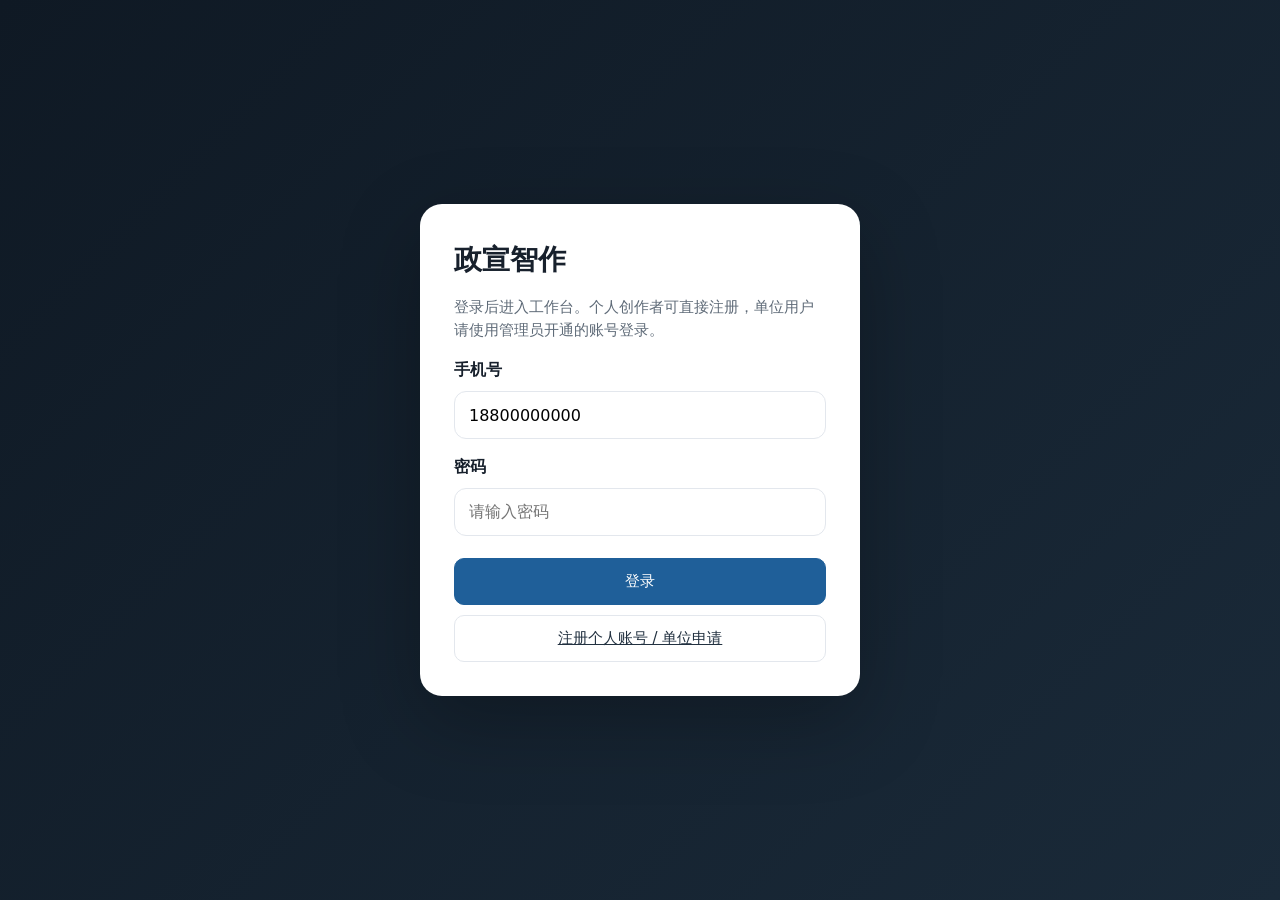
==== commit 5ec4ca03: "design: redesign creation workspace with larger typography and restrained UI" ====
--- a/work/public/index.html
+++ b/work/public/index.html
@@ -3,1409 +3,197 @@
 <head>
   <meta charset="utf-8">
   <meta name="viewport" content="width=device-width,initial-scale=1">
-  <title>政宣智作 · 高保真产品原型</title>
+  <title>政宣智作</title>
   <style>
     :root{
-      --nav:#102b46;--nav-2:#163a59;--blue:#1767c0;--blue-2:#eaf3ff;
-      --cyan:#0a8791;--gold:#b4873b;--red:#c84b4b;--orange:#d97724;
-      --green:#23856b;--ink:#182536;--muted:#697789;--line:#e1e7ee;
-      --paper:#fff;--bg:#f3f6f9;--shadow:0 8px 24px rgba(25,50,76,.08);
-      --r:10px;--r-sm:7px;
+      --ink:#17202c;
+      --muted:#5f6b78;
+      --soft:#8b96a3;
+      --line:#e3e7ed;
+      --bg:#f6f7f9;
+      --paper:#ffffff;
+      --nav:#101923;
+      --navText:#c7d0da;
+      --blue:#1f5f99;
+      --blueDark:#17486f;
+      --green:#2c735e;
+      --gold:#9b6b2f;
+      --red:#9f4545;
+      --shadow:0 18px 48px rgba(20,34,48,.08);
     }
     *{box-sizing:border-box}
-    html,body{margin:0;height:100%;font-family:"Microsoft YaHei","PingFang SC",system-ui,sans-serif;color:var(--ink);background:var(--bg)}
+    html,body{height:100%;margin:0;font-family:"Microsoft YaHei","PingFang SC",system-ui,sans-serif;color:var(--ink);background:var(--bg);font-size:16px;line-height:1.55}
     button,input,select,textarea{font:inherit}
     button{cursor:pointer}
-    .app{height:100%;display:grid;grid-template-columns:224px minmax(960px,1fr);overflow:hidden}
-    .sidebar{background:linear-gradient(180deg,var(--nav),#0d253b);color:#dbe8f3;display:flex;flex-direction:column;min-height:100vh;box-shadow:8px 0 24px rgba(11,36,57,.08);z-index:5}
-    .brand{height:72px;display:flex;align-items:center;padding:0 20px;border-bottom:1px solid rgba(255,255,255,.1)}
-    .brand-mark{width:35px;height:35px;border-radius:9px;background:linear-gradient(145deg,#3c8be1,#43b9be);display:grid;place-items:center;margin-right:11px;box-shadow:0 5px 14px rgba(0,0,0,.18)}
-    .brand-mark:before{content:"";width:17px;height:19px;border:2px solid #fff;border-radius:3px;clip-path:polygon(0 0,100% 0,100% 75%,50% 100%,0 75%)}
-    .brand h1{font-size:17px;margin:0;color:#fff;letter-spacing:1px}
-    .brand small{display:block;color:#8eabc2;font-size:10px;margin-top:2px;letter-spacing:.7px}
-    .nav-group{padding:14px 10px 0}
-    .nav-label{font-size:10px;color:#7896ae;padding:8px 12px;text-transform:uppercase;letter-spacing:1.4px}
-    .nav-item{height:42px;padding:0 12px;border-radius:7px;display:flex;align-items:center;gap:11px;color:#bbcedd;font-size:13px;margin:2px 0;transition:.18s;position:relative}
-    .nav-item:hover{background:rgba(255,255,255,.065);color:#fff}
-    .nav-item.active{background:linear-gradient(90deg,rgba(56,139,216,.26),rgba(39,153,166,.11));color:#fff}
-    .nav-item.active:before{content:"";position:absolute;left:-10px;top:8px;bottom:8px;width:3px;border-radius:3px;background:#54b9d6}
-    .nav-icon{width:21px;height:21px;display:grid;place-items:center;border:1px solid rgba(255,255,255,.16);border-radius:6px;font-size:11px;color:#a8c6dc}
-    .nav-badge{margin-left:auto;min-width:19px;height:19px;padding:0 5px;border-radius:10px;background:#c2524b;color:#fff;display:grid;place-items:center;font-size:10px}
-    .side-foot{margin-top:auto;padding:14px}
-    .security-box{padding:12px;border:1px solid rgba(255,255,255,.1);border-radius:9px;background:rgba(255,255,255,.035)}
-    .security-box strong{font-size:11px;color:#d5e5f0;display:flex;align-items:center;gap:6px}
-    .security-box p{font-size:10px;line-height:1.6;color:#86a4ba;margin:7px 0 0}
+    .app{height:100%;display:grid;grid-template-columns:248px minmax(980px,1fr);overflow:hidden;background:var(--bg)}
+    .sidebar{background:var(--nav);color:var(--navText);padding:28px 18px;display:flex;flex-direction:column;border-right:1px solid rgba(255,255,255,.06)}
+    .brand{padding:0 6px 26px;border-bottom:1px solid rgba(255,255,255,.08)}
+    .brand h1{margin:0;font-size:22px;color:#fff;letter-spacing:.08em;font-weight:650}
+    .brand p{margin:6px 0 0;color:#7f91a3;font-size:12px;letter-spacing:.12em}
+    .nav{padding-top:24px;display:flex;flex-direction:column;gap:4px}
+    .nav button{height:48px;text-align:left;border:0;border-radius:10px;background:transparent;color:var(--navText);padding:0 14px;font-size:15px}
+    .nav button:hover{background:rgba(255,255,255,.06);color:#fff}
+    .nav button.active{background:#1b2a39;color:#fff;font-weight:650}
+    .sidebar-foot{margin-top:auto;padding:18px 10px 4px;color:#8394a5;font-size:13px;border-top:1px solid rgba(255,255,255,.08)}
     .main{height:100vh;display:flex;flex-direction:column;min-width:0}
-    .topbar{height:64px;background:#fff;border-bottom:1px solid var(--line);display:flex;align-items:center;padding:0 24px;gap:16px;z-index:3}
-    .crumb{font-size:13px;color:var(--muted);display:flex;align-items:center;gap:8px}
-    .crumb strong{color:var(--ink);font-weight:600}
-    .env-tag{font-size:10px;color:#2c725f;background:#e8f5f0;border:1px solid #cde9de;border-radius:4px;padding:3px 6px;margin-left:6px}
-    .top-actions{margin-left:auto;display:flex;align-items:center;gap:10px}
-    .top-icon{width:33px;height:33px;border:1px solid var(--line);background:#fff;border-radius:7px;display:grid;place-items:center;color:#65778a;position:relative}
-    .top-icon .dot{position:absolute;right:6px;top:6px;width:6px;height:6px;background:#d65050;border-radius:50%;border:1px solid #fff}
-    .user{display:flex;align-items:center;gap:9px;padding-left:7px}
-    .avatar{width:33px;height:33px;border-radius:8px;background:linear-gradient(145deg,#d8e8f6,#b9d6eb);display:grid;place-items:center;color:#17476c;font-size:12px;font-weight:700}
-    .user-name{font-size:12px;line-height:1.35}.user-name small{display:block;color:#8a96a3;font-size:10px}
-    .workspace{flex:1;overflow:auto;padding:22px 24px 34px}
-    .page{display:none;animation:fade .16s ease}.page.active{display:block}
-    @keyframes fade{from{opacity:.35;transform:translateY(3px)}to{opacity:1;transform:none}}
-    .page-title{display:flex;align-items:flex-start;margin-bottom:18px}
-    .page-title h2{margin:0;font-size:21px;letter-spacing:.2px}
-    .page-title p{font-size:12px;color:var(--muted);margin:6px 0 0}
-    .page-title .actions{margin-left:auto;display:flex;gap:9px}
-    .btn{border:1px solid var(--line);border-radius:7px;background:#fff;color:#34475a;padding:8px 13px;font-size:12px;display:inline-flex;align-items:center;gap:6px;justify-content:center;transition:.16s}
-    .btn:hover{border-color:#aac1d8;background:#f8fbfd}
-    .btn.primary{background:var(--blue);border-color:var(--blue);color:#fff;box-shadow:0 4px 10px rgba(23,103,192,.2)}
-    .btn.primary:hover{background:#125cae}
-    .btn.success{background:var(--green);border-color:var(--green);color:#fff}
-    .btn.danger{color:#b43f3f;border-color:#e9caca;background:#fffafa}
-    .btn.gold{background:#a77a32;border-color:#a77a32;color:#fff}
-    .btn:disabled{opacity:.45;cursor:not-allowed;box-shadow:none}
-    .btn.small{padding:6px 9px;font-size:11px}
-    .card{background:var(--paper);border:1px solid var(--line);border-radius:var(--r);box-shadow:0 2px 5px rgba(22,50,78,.025)}
-    .card-head{padding:15px 17px;border-bottom:1px solid var(--line);display:flex;align-items:center}
-    .card-head h3{font-size:14px;margin:0}.card-head span{font-size:11px;color:var(--muted);margin-left:8px}.card-head .right{margin-left:auto}
-    .card-body{padding:16px 17px}
-    .grid{display:grid;gap:14px}
-    .g4{grid-template-columns:repeat(4,1fr)}.g3{grid-template-columns:repeat(3,1fr)}.g2{grid-template-columns:repeat(2,1fr)}
-    .metric{padding:16px 17px;position:relative;overflow:hidden}
-    .metric:after{content:"";position:absolute;width:80px;height:80px;border-radius:50%;right:-23px;top:-28px;background:var(--blue-2)}
-    .metric.red:after{background:#fbecec}.metric.green:after{background:#e8f4ef}.metric.gold:after{background:#f8f1e6}
-    .metric .label{font-size:11px;color:var(--muted)}.metric .value{font-size:26px;font-weight:650;margin:8px 0 2px}.metric .sub{font-size:10px;color:#8b98a5}
-    .metric .accent{color:var(--green)}.metric .warn{color:var(--red)}
-    .dashboard-row{display:grid;grid-template-columns:minmax(0,1.65fr) minmax(300px,.8fr);gap:14px;margin-top:14px}
-    .project-list{padding:0}
-    .project-row{display:grid;grid-template-columns:38px minmax(220px,1.5fr) 125px 90px 130px 72px;align-items:center;gap:12px;padding:13px 17px;border-top:1px solid #edf0f4;font-size:11px}
-    .project-row:first-child{border-top:0}
-    .project-icon{width:36px;height:36px;border-radius:8px;background:#eaf3ff;color:#286dae;display:grid;place-items:center;font-weight:700}
-    .project-name strong{font-size:12px;display:block;margin-bottom:4px}.project-name small{color:#8996a3}
-    .progress{height:5px;border-radius:5px;background:#e9edf2;overflow:hidden;margin-top:6px}.progress i{display:block;height:100%;background:linear-gradient(90deg,#2776ca,#39a1b0);border-radius:5px}
-    .status{display:inline-flex;align-items:center;gap:5px;font-size:10px;padding:4px 7px;border-radius:12px;background:#eef3f7;color:#5a6b7b;white-space:nowrap}
-    .status:before{content:"";width:5px;height:5px;border-radius:50%;background:#7b8c9b}
-    .status.review{background:#fff4e9;color:#a56228}.status.review:before{background:#dd8737}
-    .status.ok{background:#eaf6f1;color:#2b7660}.status.ok:before{background:#2f9376}
-    .status.risk{background:#fceeee;color:#a94646}.status.risk:before{background:#cf5353}
-    .risk-chart{height:142px;display:flex;align-items:flex-end;gap:14px;padding-top:12px;border-bottom:1px solid #e7ebef}
-    .bar-wrap{flex:1;text-align:center;font-size:9px;color:#8a98a6}.bar{width:100%;max-width:26px;margin:0 auto 7px;border-radius:4px 4px 0 0;background:#7aaadb;position:relative}.bar.red{background:#d66b63}.bar.orange{background:#dda05e}
-    .task-list{margin-top:14px}
-    .task{display:flex;align-items:center;padding:9px 0;border-bottom:1px dashed #e5e9ee;font-size:11px}.task:last-child{border:0}.task b{font-size:10px;margin-right:8px;color:#fff;background:#d87d31;border-radius:4px;padding:3px 5px}.task small{color:#8b98a5;margin-left:auto}
-    .creation-todo{display:flex;align-items:center;gap:9px;padding:11px 0;border-bottom:1px solid #edf0f3}.creation-todo>i{width:24px;height:24px;border-radius:7px;background:#e8f4f5;color:#237d84;display:grid;place-items:center;font-style:normal;font-size:8px}.creation-todo b,.creation-todo span{display:block}.creation-todo b{font-size:10px}.creation-todo span{font-size:8px;color:#84919c;margin-top:3px}.creation-todo button{margin-left:auto;border:0;background:transparent;color:#267db5;font-size:8px}.creation-capacity{padding-top:12px}.creation-capacity span,.creation-capacity b{display:block}.creation-capacity span{font-size:8px;color:#86939d}.creation-capacity b{font-size:9px;margin:5px 0}
-    .template-row{display:grid;grid-template-columns:repeat(4,1fr);gap:12px;margin-top:14px}
-    .template{height:112px;padding:14px;border-radius:9px;position:relative;overflow:hidden;color:#fff;cursor:pointer;box-shadow:var(--shadow);background:linear-gradient(135deg,#184b78,#3f8cbb)}
-    .template:nth-child(2){background:linear-gradient(135deg,#176b67,#50a99a)}.template:nth-child(3){background:linear-gradient(135deg,#6e4a2b,#bd8b4a)}.template:nth-child(4){background:linear-gradient(135deg,#493f78,#8175b7)}
-    .template:after{content:"";position:absolute;width:90px;height:90px;border:18px solid rgba(255,255,255,.08);border-radius:50%;right:-30px;bottom:-38px}
-    .template small{font-size:9px;opacity:.75}.template h4{font-size:14px;margin:17px 0 5px}.template p{font-size:10px;margin:0;opacity:.8}
-    .steps{display:flex;margin-bottom:18px;background:#fff;border:1px solid var(--line);border-radius:9px;padding:13px 18px}
-    .step{flex:1;display:flex;align-items:center;position:relative;color:#83909c;font-size:11px}.step:not(:last-child):after{content:"";height:1px;background:#dfe6ed;position:absolute;left:43px;right:16px;top:15px}
-    .step-num{width:30px;height:30px;border-radius:50%;border:1px solid #ccd7e1;display:grid;place-items:center;background:#fff;margin-right:9px;z-index:1;font-weight:600}
-    .step.active{color:var(--blue)}.step.active .step-num{color:#fff;background:var(--blue);border-color:var(--blue)}.step.done{color:#2e8067}.step.done .step-num{color:#fff;background:#2e8a6c;border-color:#2e8a6c}
-    .wizard-layout{display:grid;grid-template-columns:minmax(0,1fr) 294px;gap:14px}
-    .template-picker{display:grid;grid-template-columns:repeat(3,1fr);gap:12px}
-    .pick-card{border:1px solid var(--line);border-radius:9px;padding:14px;min-height:118px;cursor:pointer;transition:.18s;position:relative}
-    .pick-card:hover,.pick-card.selected{border-color:#4b93d4;box-shadow:0 0 0 2px rgba(54,132,203,.1)}
-    .pick-card.selected:after{content:"✓";position:absolute;right:10px;top:9px;width:19px;height:19px;border-radius:50%;background:var(--blue);color:#fff;display:grid;place-items:center;font-size:11px}
-    .pick-icon{width:34px;height:34px;border-radius:8px;background:#eaf3ff;color:#246ab0;display:grid;place-items:center;font-weight:700}.pick-card h4{font-size:13px;margin:11px 0 5px}.pick-card p{font-size:10px;color:var(--muted);line-height:1.5;margin:0}
-    .form-grid{display:grid;grid-template-columns:1fr 1fr;gap:14px}.field label{display:block;font-size:11px;color:#5e6c7b;margin-bottom:7px}.field input,.field select,.field textarea{width:100%;border:1px solid #dbe3ea;border-radius:7px;background:#fff;padding:9px 10px;font-size:11px;color:#253647;outline:0}.field input:focus,.field select:focus,.field textarea:focus{border-color:#5897d2;box-shadow:0 0 0 2px #e7f2fc}.field textarea{min-height:94px;resize:vertical}.field.full{grid-column:1/-1}
-    .check-row{display:flex;align-items:flex-start;gap:9px;padding:11px;border:1px solid #e2e8ee;border-radius:7px;margin-bottom:9px;font-size:11px}.check-row input{margin-top:2px}.check-row strong{display:block;margin-bottom:3px}.check-row small{color:#8693a0;line-height:1.45}
-    .compliance-card{background:linear-gradient(155deg,#153b5a,#1c526a);color:#fff;border:0;overflow:hidden;position:sticky;top:0}.compliance-card:after{content:"";position:absolute;width:160px;height:160px;border:30px solid rgba(255,255,255,.04);border-radius:50%;right:-80px;top:-70px}
-    .compliance-card h3{font-size:14px;margin:0}.compliance-level{display:flex;align-items:center;gap:10px;margin:16px 0;padding:11px;background:rgba(255,255,255,.08);border:1px solid rgba(255,255,255,.12);border-radius:8px}.level{width:38px;height:38px;border-radius:9px;background:#d9a858;display:grid;place-items:center;font-size:15px;font-weight:700}.compliance-card ul{padding-left:17px;margin:0;color:#c3d6e2;font-size:10px;line-height:2}.compliance-card .note{margin-top:14px;padding-top:12px;border-top:1px solid rgba(255,255,255,.12);font-size:9px;color:#8fb0c3;line-height:1.55}
-    .wizard-actions{display:flex;justify-content:space-between;margin-top:14px}
-    .project-shell{display:grid;grid-template-columns:195px minmax(0,1fr);gap:14px}
-    .project-side{padding:14px;height:max-content;position:sticky;top:0}
-    .project-side h3{font-size:13px;margin:0 0 4px}.project-side>small{font-size:9px;color:#84919e}
-    .project-status{margin:13px 0;padding:9px;border-radius:7px;background:#eef6fc;font-size:10px;color:#376889}
-    .project-menu{margin-top:8px}.project-menu a{display:flex;align-items:center;gap:8px;padding:9px;border-radius:6px;font-size:11px;color:#627181;text-decoration:none;margin:2px 0}.project-menu a.active{background:#eaf3ff;color:#2367a7;font-weight:600}.project-menu a.done:after{content:"✓";margin-left:auto;color:#278063}
-    .source-toolbar{display:flex;gap:8px;margin-bottom:12px}.search{flex:1;position:relative}.search input{width:100%;height:34px;border:1px solid var(--line);border-radius:7px;padding:0 11px 0 31px;font-size:11px}.search:before{content:"⌕";position:absolute;left:11px;top:7px;color:#7f8c99}
-    .source-table{width:100%;border-collapse:collapse;font-size:10px}.source-table th{text-align:left;background:#f7f9fb;color:#768391;font-weight:500;padding:9px 11px;border-bottom:1px solid var(--line)}.source-table td{padding:11px;border-bottom:1px solid #edf1f4}.file-cell{display:flex;align-items:center;gap:9px}.file-icon{width:29px;height:32px;border-radius:5px;background:#e9f1f8;color:#2a6ea9;display:grid;place-items:center;font-size:9px;font-weight:700}.file-cell strong{font-size:11px;display:block}.file-cell small{font-size:9px;color:#8a96a1}
-    .source-stats{display:grid;grid-template-columns:repeat(3,1fr);gap:10px;margin-bottom:12px}.mini-stat{border:1px solid var(--line);border-radius:8px;padding:11px}.mini-stat span{font-size:9px;color:#82909d}.mini-stat b{display:block;font-size:18px;margin-top:5px}
-    .workbench{display:grid;grid-template-columns:220px minmax(430px,1fr) 245px;height:calc(100vh - 151px);min-height:600px;border:1px solid var(--line);border-radius:10px;overflow:hidden;background:#fff}
-    .pane{min-width:0;overflow:auto}.pane+.pane{border-left:1px solid var(--line)}.pane-head{height:48px;padding:0 13px;display:flex;align-items:center;border-bottom:1px solid var(--line);position:sticky;top:0;background:#fff;z-index:2}.pane-head h3{font-size:12px;margin:0}.pane-head small{font-size:9px;color:#8492a0;margin-left:7px}.pane-body{padding:12px}
-    .source-item{padding:10px;border:1px solid #e3e9ee;border-radius:7px;margin-bottom:8px;cursor:pointer}.source-item.active{border-color:#72a7d7;background:#f1f7fc}.source-item strong{font-size:10px;display:block;margin-bottom:5px}.source-item p{font-size:9px;color:#80909f;line-height:1.5;margin:0}.source-item .ref{display:inline-block;margin-top:6px;color:#2d74b6;background:#e7f1fa;padding:2px 5px;border-radius:4px;font-size:8px}
-    .script-meta{display:flex;align-items:center;gap:7px;margin-bottom:14px}.script-meta input{font-size:18px;font-weight:650;border:0;outline:0;flex:1;min-width:0}.script-body{font-size:12px;line-height:2;color:#314254}.scene{padding:12px 8px;border-top:1px dashed #e2e7ec;position:relative}.scene:first-of-type{border-top:0}.scene-label{font-size:9px;color:#2a70ae;background:#eaf3fb;border-radius:4px;padding:3px 5px;margin-right:5px}.cite{color:#1d6db3;border-bottom:1px dashed #3a82bf;cursor:pointer}.unverified{background:#fff0dc;color:#a45e20;border-bottom:1px dashed #d28742;padding:1px 2px;cursor:pointer}.locked:after{content:"已锁定";position:absolute;right:6px;top:10px;color:#3c7c69;font-size:8px;background:#e9f5f0;padding:2px 5px;border-radius:4px}.script-tools{display:flex;gap:6px;flex-wrap:wrap;padding:9px 12px;background:#f7f9fb;border-bottom:1px solid var(--line)}
-    .risk-card{padding:10px;border:1px solid #ead9c5;border-left:3px solid #dc8b38;border-radius:6px;margin-bottom:9px;background:#fffaf4}.risk-card.red{border-color:#efd3d3;border-left-color:#ce5151;background:#fff8f8}.risk-card.green{border-color:#cfe8dd;border-left-color:#37876d;background:#f8fcfa}.risk-card h4{font-size:10px;margin:0 0 5px}.risk-card p{font-size:9px;line-height:1.55;color:#727e89;margin:0}.risk-card .risk-actions{display:flex;gap:5px;margin-top:8px}
-    .story-layout{display:grid;grid-template-columns:185px minmax(580px,1fr) 250px;height:calc(100vh - 151px);min-height:600px;border:1px solid var(--line);border-radius:10px;overflow:hidden;background:#fff}
-    .script-seg{border-left:2px solid #d9e2ea;padding:8px 9px;margin-bottom:9px;font-size:9px;line-height:1.55;color:#71808e;cursor:pointer}.script-seg.active{border-color:#2978be;color:#2f4b61;background:#f2f7fb}.script-seg b{display:block;color:#34485b;margin-bottom:3px}
-    .shot-grid{display:grid;grid-template-columns:repeat(2,minmax(240px,1fr));gap:11px}.shot{border:1px solid var(--line);border-radius:8px;overflow:hidden;cursor:pointer;background:#fff;transition:.16s}.shot.active{border-color:#4a91cf;box-shadow:0 0 0 2px rgba(47,126,196,.1)}.shot-image{height:126px;position:relative;overflow:hidden;background:#dfeaf3}.shot-image .duration{position:absolute;right:7px;bottom:7px;background:rgba(12,31,48,.75);color:#fff;border-radius:4px;padding:3px 5px;font-size:8px}.shot-image .shot-no{position:absolute;left:7px;top:7px;background:#fff;color:#2d536f;border-radius:4px;padding:3px 5px;font-size:8px;font-weight:600}
-    .scene-art{position:absolute;inset:0;background:linear-gradient(160deg,#d9ecf4 0 55%,#c4d4dc 55%)}.scene-art:before{content:"";position:absolute;left:11%;bottom:23%;width:34%;height:54%;background:#edf5f8;border:5px solid #9cb5c2;border-bottom:0;clip-path:polygon(0 22%,50% 0,100% 22%,100% 100%,0 100%)}.scene-art:after{content:"十";position:absolute;left:22%;bottom:42%;font-weight:800;font-size:29px;color:#be5454}
-    .scene-art.doctor{background:linear-gradient(150deg,#d9e9ef,#f6f8f7 63%,#cad8dc 63%)}.scene-art.doctor:before{left:43%;bottom:10%;width:38px;height:72px;border:0;border-radius:22px 22px 8px 8px;background:#eaf4f6;box-shadow:0 -24px 0 -4px #e0b391,0 -33px 0 -2px #4a6675}.scene-art.doctor:after{content:"";left:20%;bottom:12%;width:55px;height:76px;background:#82a7b5;border-radius:4px;transform:skew(-4deg);opacity:.65}
-    .scene-art.hand{background:linear-gradient(160deg,#d1e9e4,#f5f4eb 65%,#9fc6c0 65%)}.scene-art.hand:before{left:35%;bottom:10%;width:75px;height:65px;border:0;border-radius:45% 45% 20% 20%;background:#deb08f;transform:rotate(-10deg);box-shadow:30px -18px 0 -17px #eff8fb}.scene-art.hand:after{content:"";left:50%;top:16%;width:16px;height:25px;background:#8bcbd3;border-radius:50% 50% 55% 55%;box-shadow:-21px 9px 0 -5px #7ebdc7,21px 9px 0 -5px #7ebdc7}
-    .scene-art.window{background:linear-gradient(#a8d5e6 0 58%,#e4eee9 58%)}.scene-art.window:before{left:11%;bottom:19%;width:42%;height:63%;border:5px solid #e8f3f5;background:linear-gradient(90deg,transparent 47%,#e8f3f5 47% 53%,transparent 53%),linear-gradient(transparent 47%,#e8f3f5 47% 53%,transparent 53%);clip-path:none}.scene-art.window:after{content:"";left:69%;bottom:12%;width:36px;height:73px;background:#e9f3f4;border-radius:18px 18px 6px 6px;box-shadow:0 -23px 0 -5px #dab091}
-    .shot-info{padding:9px}.shot-info strong{font-size:10px;display:block}.shot-info p{font-size:9px;color:#82909c;margin:5px 0 7px;white-space:nowrap;overflow:hidden;text-overflow:ellipsis}.shot-tags{display:flex;gap:5px}.tag{font-size:8px;color:#597084;background:#eef3f7;border-radius:4px;padding:3px 5px}.tag.ai{color:#276a9e;background:#e6f2fb}.tag.safe{color:#2f795f;background:#e9f5f0}.tag.warn{color:#9a5c25;background:#fff1df}
-    .control-section{padding:11px 0;border-bottom:1px dashed #e1e7ec}.control-section:first-child{padding-top:0}.control-section h4{font-size:10px;margin:0 0 8px}.control-section p{font-size:9px;line-height:1.55;color:#758391;margin:0}.model-option{padding:8px;border:1px solid #e0e7ed;border-radius:6px;margin-bottom:6px;font-size:9px;display:flex;align-items:center;cursor:pointer}.model-option.selected{border-color:#4a93d0;background:#f1f7fc}.model-option b{font-size:10px}.model-option span{margin-left:auto;color:#7e8c98}.generation-state{padding:9px;background:#eef7f4;border-radius:6px;color:#31725f;font-size:9px;line-height:1.5}
-    .editor-layout{display:grid;grid-template-columns:minmax(620px,1fr) 272px;gap:14px}
-    .assembly-banner{display:flex;align-items:center;justify-content:space-between;border:1px solid #cbe5dd;background:#f4fbf8;border-radius:11px;padding:11px 14px;margin-bottom:12px}.assembly-banner>div{display:flex;align-items:center;gap:9px}.assembly-banner i{width:26px;height:26px;border-radius:50%;background:#2e987c;color:#fff;display:grid;place-items:center;font-style:normal}.assembly-banner b,.assembly-banner small{display:block}.assembly-banner b{font-size:10px;color:#2a6656}.assembly-banner small{font-size:8px;color:#758a82;margin-top:3px}.assembly-banner button{border:0;background:transparent;color:#267aaf;font-size:8px}
-    .preview{aspect-ratio:16/9;background:#142536;border-radius:9px;overflow:hidden;position:relative;display:flex;align-items:center;justify-content:center}.preview .scene-art{inset:9%;border-radius:3px}.preview-overlay{position:absolute;inset:0;display:flex;flex-direction:column;justify-content:flex-end;align-items:center;padding:22px;background:linear-gradient(transparent 55%,rgba(3,13,22,.72))}.subtitle{color:#fff;font-size:15px;text-shadow:0 2px 5px #000;padding:5px 12px;border-radius:3px}.preview-meta{position:absolute;left:12px;top:12px;color:#fff;background:rgba(0,0,0,.45);border-radius:4px;padding:4px 7px;font-size:9px}.play{position:absolute;width:52px;height:52px;border:1px solid rgba(255,255,255,.65);background:rgba(0,0,0,.3);color:#fff;border-radius:50%;display:grid;place-items:center;font-size:19px;padding-left:3px}
-    .timeline{margin-top:12px;background:#fff;border:1px solid var(--line);border-radius:9px;padding:12px;overflow:auto}.time-ruler{height:18px;border-bottom:1px solid #dfe5eb;font-size:8px;color:#8d99a5;display:flex;justify-content:space-between;position:relative}.playhead{position:absolute;left:31%;top:0;bottom:-115px;width:1px;background:#d74d4d;z-index:2}.playhead:before{content:"";position:absolute;top:-2px;left:-4px;border-left:4px solid transparent;border-right:4px solid transparent;border-top:6px solid #d74d4d}.track{height:36px;display:flex;gap:2px;align-items:center;margin-top:7px}.track-label{width:57px;font-size:9px;color:#73818f;flex:none}.clip{height:30px;border-radius:4px;background:#8bb6d5;border:1px solid #70a2c8;color:#fff;font-size:8px;padding:6px;white-space:nowrap;overflow:hidden}.clip.c2{background:#72aa9d;border-color:#58988a}.clip.c3{background:#b99b69;border-color:#a38553}.clip.audio{height:22px;background:repeating-linear-gradient(90deg,#8198b0 0 2px,#a8b7c4 2px 4px);border-color:#768b9e}.clip.sub{height:20px;background:#645f8f;border-color:#544e80}
-    .settings-list .setting{padding:11px 0;border-bottom:1px solid #edf0f3}.setting label{font-size:10px;display:flex;justify-content:space-between;margin-bottom:7px}.setting select,.setting input[type="text"]{width:100%;border:1px solid #dfe6ec;border-radius:6px;padding:7px;font-size:10px}.setting input[type=range]{width:100%}.export-summary{padding:10px;background:#f1f6fa;border-radius:7px;font-size:9px;line-height:1.8;color:#5e7183}
-    .review-layout{display:grid;grid-template-columns:235px minmax(500px,1fr) 300px;gap:14px;height:calc(100vh - 151px);min-height:610px}.review-filters,.review-detail{overflow:auto}.risk-filter{padding:10px 11px;border-bottom:1px solid #edf0f3;display:flex;align-items:center;font-size:10px;cursor:pointer}.risk-filter.active{background:#eef5fb;color:#236aa8}.risk-filter span{margin-left:auto;background:#edf1f4;border-radius:10px;padding:2px 6px;font-size:9px}.risk-filter .red-count{background:#f9e5e5;color:#b44747}
-    .finding{padding:13px;border-bottom:1px solid #e8edf1;cursor:pointer;display:grid;grid-template-columns:34px 1fr 76px;gap:10px}.finding.active{background:#f5f9fc}.sev{width:30px;height:30px;border-radius:7px;display:grid;place-items:center;background:#fff0de;color:#ad662a;font-size:9px;font-weight:700}.sev.r3{background:#fbe6e6;color:#b44444}.sev.r1{background:#eaf4f0;color:#377864}.finding h4{font-size:11px;margin:0 0 5px}.finding p{font-size:9px;line-height:1.5;color:#798694;margin:0}.finding time{font-size:9px;color:#698091;text-align:right}.finding time b{display:block;color:#2b6eaa;margin-bottom:4px}
-    .evidence-frame{height:156px;border-radius:7px;overflow:hidden;position:relative;margin-bottom:11px}.evidence-frame .scene-art{inset:0}.mark-box{position:absolute;left:58%;top:22%;width:28%;height:48%;border:2px solid #da4b4b}.mark-box:after{content:"疑似不规范文字";position:absolute;left:-2px;top:-19px;background:#d94f4f;color:#fff;padding:3px 5px;font-size:8px;white-space:nowrap}.rule-box{padding:10px;background:#f5f7f9;border-radius:6px;font-size:9px;line-height:1.65;color:#607181}.compare{display:grid;grid-template-columns:1fr 1fr;gap:7px;margin:10px 0}.compare div{border:1px solid var(--line);border-radius:6px;padding:8px;font-size:9px;line-height:1.55}.compare b{display:block;margin-bottom:5px}.compare .before{background:#fff8f8}.compare .after{background:#f7fcf9}.decision textarea{width:100%;border:1px solid var(--line);border-radius:6px;padding:8px;font-size:9px;min-height:60px;resize:none;margin:8px 0}
-    .approval-layout{display:grid;grid-template-columns:minmax(560px,1.4fr) 360px;gap:14px}.approval-video{aspect-ratio:16/9;background:#102131;border-radius:9px;overflow:hidden;position:relative}.approval-video .scene-art{inset:7%;border-radius:3px}.approval-video:after{content:"内部送审版 · 禁止外传";position:absolute;left:50%;top:48%;transform:translate(-50%,-50%) rotate(-16deg);color:rgba(255,255,255,.28);font-size:24px;white-space:nowrap;border:2px solid rgba(255,255,255,.18);padding:9px 18px}.approval-sub{position:absolute;bottom:20px;left:0;right:0;text-align:center;color:#fff;font-size:14px;text-shadow:0 2px 5px #000;z-index:2}
-    .approval-timeline{display:flex;gap:4px;height:37px;margin-top:10px}.approval-timeline div{position:relative;flex:1;border-radius:4px;background:#82aac6}.approval-timeline div:nth-child(2n){background:#72a99e}.approval-timeline .risk-mark:after{content:"";position:absolute;top:-5px;left:50%;width:7px;height:7px;border-radius:50%;background:#d75a50;border:2px solid #fff;box-shadow:0 1px 3px rgba(0,0,0,.25)}
-    .checklist{display:grid;grid-template-columns:repeat(3,1fr);gap:9px;margin-top:12px}.check-item{padding:10px;border:1px solid var(--line);border-radius:7px;font-size:9px}.check-item b{font-size:10px;display:block;margin-bottom:4px}.check-item.ok{border-color:#cae3d9;background:#f7fcfa}.check-item.ok b{color:#2d795f}.check-item.warn{border-color:#ead8bf;background:#fffaf2}.check-item.warn b{color:#9c652b}
-    .approval-chain{position:relative;padding-left:21px}.approval-chain:before{content:"";position:absolute;left:7px;top:9px;bottom:13px;width:1px;background:#dce4ea}.approval-node{position:relative;padding-bottom:17px}.approval-node:before{content:"";position:absolute;left:-18px;top:3px;width:9px;height:9px;border-radius:50%;background:#fff;border:2px solid #a7b6c3}.approval-node.done:before{background:#34836a;border-color:#34836a;box-shadow:0 0 0 3px #e6f3ee}.approval-node.current:before{background:#d68b39;border-color:#d68b39;box-shadow:0 0 0 3px #fff0dd}.approval-node strong{font-size:10px;display:block}.approval-node p{font-size:9px;color:#7b8996;margin:4px 0}.approval-node time{font-size:8px;color:#a0aab4}.approval-node .person{float:right;color:#536a7e}
-    .evidence-list{margin-top:10px}.evidence-row{display:flex;align-items:center;padding:8px 0;border-bottom:1px solid #edf0f3;font-size:9px}.evidence-row span{margin-left:auto;color:#327860}.export-box{margin-top:12px;padding:12px;background:linear-gradient(135deg,#edf5fb,#f5f8fa);border:1px solid #dbe7f0;border-radius:8px}.export-box p{font-size:9px;color:#6b7c8b;line-height:1.6;margin:0 0 9px}.export-box .btn{width:100%}
-    .toast{position:fixed;right:25px;bottom:25px;background:#173a55;color:#fff;border-radius:8px;padding:11px 15px;font-size:11px;box-shadow:0 10px 30px rgba(11,36,57,.24);transform:translateY(20px);opacity:0;pointer-events:none;transition:.25s;z-index:20}.toast.show{transform:none;opacity:1}.toast:before{content:"✓";display:inline-grid;place-items:center;width:18px;height:18px;background:#399176;border-radius:50%;margin-right:8px}
-    .modal-mask{position:fixed;inset:0;background:rgba(10,29,45,.48);z-index:15;display:none;align-items:center;justify-content:center}.modal-mask.show{display:flex}.modal{width:460px;background:#fff;border-radius:11px;box-shadow:0 24px 60px rgba(0,0,0,.25);overflow:hidden}.modal .modal-head{padding:16px 18px;border-bottom:1px solid var(--line);display:flex}.modal .modal-head h3{font-size:14px;margin:0}.modal .modal-body{padding:18px}.modal .modal-foot{padding:12px 18px;border-top:1px solid var(--line);display:flex;justify-content:flex-end;gap:8px}.seal{width:62px;height:62px;border:3px double #b74646;color:#b74646;border-radius:50%;display:grid;place-items:center;text-align:center;font-size:10px;font-weight:700;transform:rotate(-10deg);margin:0 auto 12px}
-    @media(max-width:1200px){.app{grid-template-columns:190px minmax(900px,1fr)}.sidebar .brand{padding-left:14px}.nav-item{font-size:12px}.g4{grid-template-columns:repeat(2,1fr)}.template-row{grid-template-columns:repeat(2,1fr)}}
-
-    /* V2 visual system — inspired by AI creation workspaces, adapted for institutional use */
-    :root{--nav:#071019;--nav-2:#0d1924;--blue:#288ff0;--cyan:#20c7b5;--ink:#111a25;--muted:#74808d;--line:#e7eaf0;--bg:#f5f6f8;--r:16px;--shadow:0 14px 40px rgba(18,31,44,.08)}
-    body{letter-spacing:.01em}
-    .app{grid-template-columns:236px minmax(980px,1fr)}
-    .app.auth-locked{display:none}
-    .sidebar{background:linear-gradient(180deg,#061019,#0b1722 65%,#0a1b29);box-shadow:none;border-right:1px solid rgba(255,255,255,.06)}
-    .brand{height:76px;border-bottom:0;padding:0 22px}.brand-mark{background:linear-gradient(135deg,#24c5ba,#2a8df0);box-shadow:0 0 24px rgba(35,196,188,.25);transform:rotate(5deg)}.brand h1{font-size:18px}.brand small{color:#7592a7}
-    .nav-group{padding:11px 12px 0}.nav-label{color:#516779;font-size:9px;padding-left:11px}.nav-item{height:44px;border-radius:10px;color:#9fb0bd}.nav-item.active{background:linear-gradient(90deg,rgba(34,198,183,.17),rgba(43,142,240,.13));box-shadow:inset 0 0 0 1px rgba(57,181,210,.08)}.nav-item.active:before{left:-12px;background:linear-gradient(#25ceb8,#318ff0);width:3px}.nav-icon{border:0;background:rgba(255,255,255,.055);color:#9ab1c2}
-    .security-box{border-color:rgba(50,190,190,.16);background:linear-gradient(135deg,rgba(39,184,175,.08),rgba(44,131,213,.06))}
-    .topbar{height:70px;border:0;background:rgba(255,255,255,.9);backdrop-filter:blur(14px);box-shadow:0 1px 0 var(--line);padding:0 28px}.workspace{padding:26px 28px 40px;background:radial-gradient(circle at 78% -20%,rgba(46,146,237,.06),transparent 30%),var(--bg)}
-    .card{border-color:rgba(222,226,233,.9);border-radius:16px;box-shadow:0 8px 28px rgba(14,30,44,.045)}.card-head{padding:17px 19px}.card-body{padding:18px 19px}
-    .btn{border-radius:9px;padding:9px 14px;font-weight:550}.btn.primary,.auth-submit{border:0;background:linear-gradient(100deg,#26c98c,#21c0bc 44%,#2d8ff1);box-shadow:0 8px 22px rgba(38,160,204,.22)}.btn.primary:hover{background:linear-gradient(100deg,#20b983,#1db2ad 44%,#2783df)}
-    .page-title h2{font-size:23px}.metric{min-height:116px;border:0;box-shadow:0 9px 26px rgba(15,32,47,.055)}.metric .value{font-size:30px}.metric:after{width:110px;height:110px;right:-37px;top:-47px;opacity:.8}
-    .model-quick{display:flex;flex-direction:column;align-items:flex-start;border:1px solid var(--line);border-radius:10px;background:#fafbfc;padding:7px 11px;line-height:1.25}.model-quick span{font-size:8px;color:#8b96a1}.model-quick b{font-size:9px;color:#42576a;white-space:nowrap}.chev{color:#7b8994;font-size:10px}.user{cursor:pointer;border-radius:10px;padding:6px 8px}.user:hover{background:#f3f5f7}
-    .creator-hero{min-height:284px;border-radius:22px;padding:32px 38px;margin-bottom:20px;color:#fff;display:grid;grid-template-columns:1.12fr .88fr;overflow:hidden;position:relative;background:radial-gradient(circle at 72% 48%,rgba(38,220,187,.16),transparent 24%),radial-gradient(circle at 92% 0,rgba(44,143,240,.23),transparent 31%),linear-gradient(135deg,#07131e,#0b1d2a 52%,#0a1925);box-shadow:0 18px 50px rgba(6,20,31,.16)}
-    .creator-hero:before{content:"";position:absolute;inset:0;background-image:linear-gradient(rgba(255,255,255,.025) 1px,transparent 1px),linear-gradient(90deg,rgba(255,255,255,.025) 1px,transparent 1px);background-size:34px 34px;mask-image:linear-gradient(90deg,transparent,black)}
-    .hero-copy,.flow-orbit{position:relative;z-index:1}.eyebrow{display:inline-flex;color:#6ce3cf;font-size:10px;letter-spacing:2px;font-weight:700}.hero-copy h2{font-size:29px;line-height:1.42;margin:14px 0 10px;letter-spacing:.5px}.hero-copy p{font-size:12px;color:#9eb3c2;line-height:1.8;margin:0;max-width:560px}.hero-actions{display:flex;gap:10px;margin-top:23px}.btn.glow{background:linear-gradient(100deg,#29d58e,#1cc2c2,#308ff2);border:0;color:#fff;box-shadow:0 10px 28px rgba(36,194,177,.25);padding:11px 19px}.btn.ghost{background:rgba(255,255,255,.04);border-color:rgba(255,255,255,.18);color:#dbe8ef;padding:11px 19px}
-    .flow-orbit{min-height:220px}.flow-main{position:absolute;left:50%;top:50%;width:188px;height:116px;transform:translate(-50%,-50%);border:1px solid rgba(67,215,206,.3);border-radius:18px;background:linear-gradient(145deg,rgba(27,55,72,.94),rgba(9,31,43,.9));display:flex;flex-direction:column;justify-content:center;padding:18px;box-shadow:0 0 40px rgba(35,196,188,.1)}.flow-main span{font-size:9px;color:#69daca}.flow-main b{font-size:13px;line-height:1.45;margin:7px 0}.flow-main small{font-size:9px;color:#8ca5b5}.flow-node{position:absolute;width:102px;padding:10px 11px;border-radius:12px;background:rgba(255,255,255,.055);border:1px solid rgba(255,255,255,.1);font-size:9px;color:#809baa;line-height:1.45}.flow-node b{font-size:11px;color:#e4f2f5}.flow-node:after{content:"";position:absolute;border-top:1px dashed rgba(77,194,198,.35);width:48px}.flow-node.n1{left:2%;top:16%}.flow-node.n1:after{right:-48px;top:50%;transform:rotate(18deg)}.flow-node.n2{right:1%;top:13%}.flow-node.n2:after{left:-48px;top:60%;transform:rotate(-20deg)}.flow-node.n3{left:0;bottom:10%}.flow-node.n3:after{right:-48px;top:24%;transform:rotate(-18deg)}.flow-node.n4{right:2%;bottom:8%}.flow-node.n4:after{left:-48px;top:30%;transform:rotate(20deg)}
-    .project-row{grid-template-columns:38px minmax(220px,1.5fr) 125px 90px 130px 72px}.template{border-radius:15px;box-shadow:0 12px 28px rgba(15,31,45,.12)}
-
-    /* Authentication */
-    .auth-screen{min-height:100vh;background:#080d12;color:#fff;display:grid;grid-template-columns:minmax(620px,1.25fr) minmax(430px,.75fr);position:relative;overflow:hidden}
-    .auth-screen:before{content:"";position:absolute;inset:0;background:radial-gradient(circle at 18% 28%,rgba(30,203,184,.13),transparent 25%),radial-gradient(circle at 65% 70%,rgba(47,139,242,.13),transparent 25%),linear-gradient(rgba(255,255,255,.018) 1px,transparent 1px),linear-gradient(90deg,rgba(255,255,255,.018) 1px,transparent 1px);background-size:auto,auto,44px 44px,44px 44px}.auth-screen.hidden{display:none}.auth-brand{position:absolute;left:38px;top:28px;display:flex;align-items:center;gap:10px;z-index:2}.auth-logo{width:36px;height:36px;border:1px solid #2fd8c5;border-radius:10px;display:grid;place-items:center;color:#4fe0cf;transform:rotate(7deg);font-size:22px}.auth-brand strong{font-size:18px}.auth-brand span{font-size:10px;color:#718795;border-left:1px solid #2a3944;padding-left:10px}
-    .auth-showcase{position:relative;z-index:1;padding:160px 7vw 80px}.auth-showcase h1{font-size:40px;line-height:1.35;margin:19px 0;color:#f4f8fa}.auth-showcase>p{font-size:14px;line-height:1.8;color:#8397a5;max-width:630px}.auth-flow{display:flex;align-items:center;margin-top:58px;max-width:760px}.auth-flow div{width:130px;padding:15px;border:1px solid rgba(255,255,255,.09);border-radius:14px;background:rgba(255,255,255,.025)}.auth-flow i{font-style:normal;color:#39c9ba;font-size:9px}.auth-flow b{display:block;font-size:11px;margin:8px 0 4px}.auth-flow span{font-size:9px;color:#6e8493}.auth-flow em{font-style:normal;color:#2f5263;margin:0 8px}.auth-proof{display:flex;gap:21px;margin-top:34px;color:#6e8796;font-size:9px}.auth-proof span:First-letter{color:#37cfb4}
-    .auth-panel{display:flex;align-items:center;justify-content:center;padding:50px;position:relative;z-index:1;background:linear-gradient(90deg,rgba(8,13,18,.3),rgba(5,13,20,.9))}.auth-card{width:100%;max-width:490px;background:#0b1721;border:1px solid rgba(102,163,190,.12);border-radius:20px;padding:34px;box-shadow:0 30px 90px rgba(0,0,0,.35)}.auth-card-head h2{font-size:25px;margin:0}.auth-card-head p{font-size:11px;color:#708695;margin:8px 0 25px}.auth-tabs{display:flex;border-bottom:1px solid #1b2b37;margin-bottom:24px}.auth-tabs button{flex:1;background:transparent;border:0;color:#687f8e;padding:11px 5px;border-bottom:2px solid transparent;font-size:11px}.auth-tabs button.active{color:#fff;border-color:#2bd0bd}.auth-form{display:none}.auth-form.active{display:block}.auth-form>label,.auth-grid label{display:block;font-size:10px;color:#8ba0ad;margin:13px 0 7px}.auth-form input,.auth-form select{width:100%;height:45px;border:1px solid #203441;background:#111f29;color:#e8f0f4;border-radius:9px;padding:0 12px;outline:0}.auth-form input:focus{border-color:#2caea9}.phone-input,.code-input{display:flex;gap:8px}.phone-input span{width:60px;height:45px;border:1px solid #203441;border-radius:9px;background:#111f29;display:grid;place-items:center;font-size:11px}.code-input button{width:110px;border:1px solid #2b5262;border-radius:9px;background:#132833;color:#9fc4cd;font-size:10px}.agree{display:flex!important;align-items:flex-start;gap:7px;line-height:1.5}.agree input{width:14px!important;height:14px!important;margin:0}.auth-submit,.sso-submit{width:100%;height:47px;border-radius:9px;color:#fff;font-weight:650;margin-top:18px;cursor:pointer}.sso-submit{background:transparent;border:1px solid #294555;margin-top:9px;color:#a8c1cd}.auth-row{display:flex;justify-content:space-between;align-items:center}.auth-row a{font-size:10px;color:#38a7de}.auth-grid{display:grid;grid-template-columns:1.2fr .8fr;gap:9px}.demo-entry{text-align:center;color:#536b79;font-size:9px;margin-top:19px}.demo-entry button{border:0;background:transparent;color:#42cfbe;font-size:9px;cursor:pointer}
-    .user-popover{display:none;position:fixed;right:25px;top:64px;width:225px;background:#fff;border:1px solid var(--line);border-radius:13px;box-shadow:0 18px 50px rgba(14,30,44,.16);z-index:30;padding:8px}.user-popover.show{display:block}.user-profile{display:flex;gap:9px;align-items:center;padding:9px 8px 13px;border-bottom:1px solid var(--line);margin-bottom:5px}.user-profile b{display:block;font-size:11px}.user-profile span{font-size:9px;color:#83909c}.user-popover>button{width:100%;text-align:left;border:0;background:transparent;border-radius:7px;padding:9px;font-size:10px;color:#566575}.user-popover>button:hover{background:#f3f6f8}.user-popover>button.logout{color:#b94b4b}
-
-    /* Asset, template, knowledge and model pages */
-    .hub-toolbar{display:flex;gap:9px;align-items:center;margin-bottom:15px}.hub-search{flex:1;max-width:430px;height:39px;border:1px solid var(--line);border-radius:10px;background:#fff;padding:0 13px}.hub-tabs{display:flex;gap:4px;background:#eceff3;padding:4px;border-radius:10px}.hub-tabs button{border:0;background:transparent;padding:7px 12px;border-radius:7px;color:#71808e;font-size:10px}.hub-tabs button.active{background:#fff;color:#1b2b3a;box-shadow:0 2px 7px rgba(18,31,44,.08)}
-    .asset-layout,.knowledge-layout{display:grid;grid-template-columns:minmax(0,1fr) 315px;gap:15px}.asset-grid,.template-grid{display:grid;grid-template-columns:repeat(3,minmax(230px,1fr));gap:13px}.asset-card,.tpl-card{overflow:hidden;cursor:pointer;transition:.18s}.asset-card:hover,.tpl-card:hover{transform:translateY(-2px);box-shadow:0 16px 35px rgba(17,34,49,.1)}.asset-thumb{height:146px;position:relative;background:linear-gradient(145deg,#dceaf0,#edf3f4)}.asset-thumb.dark{background:linear-gradient(145deg,#182d3b,#39566a)}.asset-thumb.green{background:linear-gradient(145deg,#d8eee9,#9ec9be)}.asset-thumb.gold{background:linear-gradient(145deg,#f0e4d2,#c7a572)}.asset-thumb:before{content:"";position:absolute;width:38%;height:58%;left:29%;bottom:0;background:rgba(255,255,255,.52);border-radius:50% 50% 8px 8px}.asset-thumb.video:after{content:"▶";position:absolute;left:50%;top:50%;transform:translate(-50%,-50%);width:38px;height:38px;border-radius:50%;background:rgba(5,16,26,.65);color:#fff;display:grid;place-items:center;padding-left:2px}.asset-chip{position:absolute;left:9px;top:9px;background:rgba(8,20,30,.72);color:#fff;border-radius:5px;padding:4px 6px;font-size:8px}.asset-info{padding:12px 13px}.asset-info h4{font-size:11px;margin:0 0 6px}.asset-info p{font-size:9px;color:#7f8c98;margin:0 0 9px}.asset-meta{display:flex;justify-content:space-between;font-size:8px;color:#8895a0}.detail-panel{position:sticky;top:0;height:max-content}.detail-preview{height:178px;border-radius:10px;background:linear-gradient(145deg,#d8e8ed,#f1f5f5);position:relative;overflow:hidden}.detail-preview:before{content:"";position:absolute;width:74px;height:122px;left:50%;bottom:0;transform:translateX(-50%);background:#fff;border-radius:45% 45% 8px 8px;box-shadow:0 -35px 0 -14px #e1b08e}.meta-list{margin-top:10px}.meta-row{display:flex;justify-content:space-between;padding:9px 0;border-bottom:1px solid #edf0f3;font-size:9px}.meta-row span{color:#7f8c98}
-    .tpl-cover{height:154px;padding:18px;color:#fff;position:relative;background:radial-gradient(circle at 80% 20%,rgba(42,221,189,.23),transparent 25%),linear-gradient(145deg,#0b1b27,#12394a)}.tpl-cover.blue{background:radial-gradient(circle at 80% 20%,rgba(53,151,246,.28),transparent 28%),linear-gradient(145deg,#101c34,#203f68)}.tpl-cover.gold{background:radial-gradient(circle at 80% 20%,rgba(242,185,88,.25),transparent 28%),linear-gradient(145deg,#211b14,#5d4327)}.tpl-cover.violet{background:radial-gradient(circle at 80% 20%,rgba(160,113,245,.28),transparent 28%),linear-gradient(145deg,#19162a,#443664)}.tpl-cover small{color:#6ed9cb;font-size:8px;letter-spacing:1px}.tpl-cover h3{font-size:17px;line-height:1.45;margin:35px 0 5px}.tpl-cover p{font-size:9px;color:#9db1bd}.tpl-info{padding:13px}.tpl-info>div{display:flex;justify-content:space-between;align-items:center}.tpl-info h4{font-size:11px;margin:0}.tpl-info p{font-size:9px;color:#7d8994;line-height:1.6}.tpl-info .btn{width:100%;margin-top:8px}
-    .kb-shell{display:grid;grid-template-columns:220px minmax(450px,1fr) 300px;gap:0;min-height:670px;border:1px solid var(--line);border-radius:16px;background:#fff;overflow:hidden}.kb-col{min-width:0}.kb-col+.kb-col{border-left:1px solid var(--line)}.kb-head{padding:16px;border-bottom:1px solid var(--line);display:flex;align-items:center}.kb-head b{font-size:12px}.kb-head button{margin-left:auto}.kb-list{padding:10px}.kb-item{padding:11px;border-radius:9px;margin-bottom:4px;cursor:pointer}.kb-item.active{background:#edf7f6;color:#167c74}.kb-item b{font-size:10px;display:block}.kb-item span{font-size:8px;color:#85939f}.kb-doc{display:grid;grid-template-columns:35px 1fr 75px 65px;align-items:center;gap:9px;padding:12px 15px;border-bottom:1px solid #edf0f3;font-size:9px}.kb-doc:hover{background:#fafbfc}.kb-doc strong{font-size:10px;display:block}.kb-doc small{color:#87949f}.citation-box{margin:13px;border:1px solid var(--line);border-radius:10px;padding:12px;font-size:9px;line-height:1.7;color:#647585}.citation-box b{display:block;color:#2a4053;margin-bottom:6px}
-    .model-summary{display:grid;grid-template-columns:repeat(3,1fr);gap:13px;margin-bottom:15px}.model-card{padding:18px;position:relative;overflow:hidden}.model-card:after{content:"";position:absolute;width:100px;height:100px;right:-35px;top:-40px;border-radius:50%;background:#e9f6f4}.model-card.image:after{background:#eaf2fc}.model-card.video:after{background:#f1ecfb}.model-type{font-size:9px;color:#778795}.model-card h3{font-size:15px;margin:9px 0 4px}.model-card p{font-size:9px;color:#83909c}.model-health{margin-top:13px;font-size:9px;color:#287b65}.api-layout{display:grid;grid-template-columns:minmax(620px,1fr) 320px;gap:15px}.api-group{padding:18px;border-bottom:1px solid var(--line)}.api-group:last-child{border-bottom:0}.api-group-head{display:flex;align-items:center;margin-bottom:14px}.api-group-head h3{font-size:13px;margin:0}.api-group-head span{margin-left:8px;font-size:9px;color:#83909b}.api-form{display:grid;grid-template-columns:1fr 1fr;gap:11px}.api-source{grid-column:1/-1;display:flex;gap:7px}.source-pill{flex:1;padding:10px;border:1px solid var(--line);border-radius:9px;cursor:pointer;font-size:9px}.source-pill.active{border-color:#34b4ad;background:#edf9f7;box-shadow:0 0 0 2px rgba(42,190,177,.08)}.source-pill b{display:block;font-size:10px;margin-bottom:4px}.source-pill span{color:#83919c}.api-field label{display:block;font-size:9px;color:#73818e;margin-bottom:6px}.api-field select,.api-field input{width:100%;height:37px;border:1px solid var(--line);border-radius:8px;padding:0 9px;background:#fff;font-size:10px}.key-row{display:flex;gap:6px}.key-row input{flex:1}.provider-list{padding:3px 0}.provider-row{display:flex;align-items:center;padding:11px 0;border-bottom:1px solid #edf0f3;font-size:9px}.provider-logo{width:30px;height:30px;border-radius:8px;background:#edf4fa;display:grid;place-items:center;color:#2974b7;margin-right:9px;font-weight:700}.provider-row strong{font-size:10px;display:block}.provider-row small{color:#84919c}.provider-row span{margin-left:auto}
-    .runtime-model-picker{display:flex;align-items:center;gap:6px;margin-left:auto;padding-left:10px;border-left:1px solid var(--line)}.runtime-model-picker label{font-size:8px;color:#7d8b97}.runtime-model-picker select{height:29px;border:1px solid var(--line);border-radius:6px;background:#fff;padding:0 7px;font-size:9px}
-    /* Infinite creation canvas */
-    .canvas-page{margin:-26px -28px -40px;height:calc(100vh - 70px);background:#080c11;color:#dce7ed;display:grid;grid-template-rows:55px 1fr;overflow:hidden}.canvas-top{display:flex;align-items:center;padding:0 16px;border-bottom:1px solid #1a252d;background:#0b1117;gap:9px}.canvas-top h3{font-size:12px;margin:0 8px 0 0}.canvas-mode{display:flex;background:#111a22;border-radius:8px;padding:3px}.canvas-mode button{border:0;background:transparent;color:#6f8492;padding:7px 12px;border-radius:6px;font-size:9px}.canvas-mode button.active{background:#1c2b36;color:#e9f5f7}.canvas-top .canvas-actions{margin-left:auto;display:flex;gap:7px}.dark-btn{border:1px solid #263743;background:#111b23;color:#a9bdc8;border-radius:7px;padding:7px 10px;font-size:9px}.dark-btn.primary{border-color:#25b8aa;background:linear-gradient(100deg,#1cae91,#2589d8);color:#fff}.canvas-shell{display:grid;grid-template-columns:210px minmax(650px,1fr) 300px;min-height:0}.node-library{background:#0c131a;border-right:1px solid #1b2730;overflow:auto}.node-search{margin:11px;width:calc(100% - 22px);height:32px;border:1px solid #24343f;border-radius:7px;background:#111b23;color:#cbd8df;padding:0 9px;font-size:9px}.node-category{padding:9px 11px 3px;color:#536b79;font-size:8px;letter-spacing:1px}.node-lib-item{display:flex;align-items:center;gap:8px;padding:8px 11px;color:#91a5b1;font-size:9px;cursor:grab}.node-lib-item:hover{background:#121e27;color:#e2edf1}.node-lib-icon{width:25px;height:25px;border-radius:6px;background:#152832;color:#43c5b6;display:grid;place-items:center;font-size:9px}.node-lib-item.video .node-lib-icon{background:#192640;color:#63a9f1}.node-lib-item.post .node-lib-icon{background:#2a2135;color:#b692e9}
-    .node-canvas{position:relative;overflow:hidden;background-color:#080c11;background-image:radial-gradient(#26333c 1px,transparent 1px);background-size:22px 22px}.canvas-toolbar{position:absolute;left:50%;bottom:14px;transform:translateX(-50%);display:flex;gap:3px;padding:5px;background:#121a21;border:1px solid #26343e;border-radius:10px;z-index:8}.canvas-toolbar button{width:29px;height:27px;border:0;border-radius:6px;background:transparent;color:#77909d;font-size:11px}.canvas-toolbar button:hover{background:#1d2932;color:#fff}.canvas-status{position:absolute;left:14px;top:12px;display:flex;gap:6px;z-index:5}.canvas-status span{font-size:8px;padding:5px 7px;border:1px solid #263741;background:rgba(12,21,28,.88);border-radius:6px;color:#78919e}.canvas-status span.ok{color:#4fd4b1;border-color:#235c51}.wire{position:absolute;height:2px;background:linear-gradient(90deg,#25bba7,#408de0);transform-origin:left center;opacity:.6;z-index:1}.wire.purple{background:linear-gradient(90deg,#8c67d1,#398fd6)}.flow-node-card{position:absolute;width:164px;border:1px solid #2b3c48;border-radius:11px;background:linear-gradient(145deg,#111a21,#0d151b);box-shadow:0 12px 30px rgba(0,0,0,.3);z-index:2;overflow:hidden}.flow-node-card.selected{border-color:#2bc6b5;box-shadow:0 0 0 2px rgba(43,198,181,.12),0 12px 30px rgba(0,0,0,.3)}.fn-head{height:34px;display:flex;align-items:center;padding:0 9px;border-bottom:1px solid #202e37;font-size:9px}.fn-head i{width:7px;height:7px;border-radius:50%;background:#36cbb2;margin-right:6px}.fn-head span{margin-left:auto;color:#536c7a}.fn-body{padding:9px}.fn-body p{font-size:8px;color:#718793;line-height:1.5;margin:0 0 8px}.fn-preview{height:64px;border-radius:6px;background:linear-gradient(145deg,#1c3542,#253f4a);position:relative;overflow:hidden}.fn-preview.person:before{content:"";position:absolute;width:34px;height:50px;left:50%;bottom:-4px;transform:translateX(-50%);background:#dfe9e9;border-radius:45% 45% 5px 5px;box-shadow:0 -16px 0 -8px #d8a886}.fn-tags{display:flex;gap:4px;margin-top:7px}.fn-tags span{font-size:7px;padding:3px 4px;border-radius:4px;background:#192933;color:#6fa5b2}.port{position:absolute;width:9px;height:9px;border-radius:50%;background:#29c3af;border:2px solid #0b1117;top:49%}.port.in{left:-5px}.port.out{right:-5px}.approval-gate{border-color:#b98a3d;background:linear-gradient(145deg,#241d13,#17140f)}.approval-gate .fn-head i{background:#e6aa49}.approval-gate .fn-body p{color:#a89674}.flow-group{position:absolute;border:1px dashed #2a454d;border-radius:16px;background:rgba(26,56,62,.09);z-index:0}.flow-group label{position:absolute;left:10px;top:-10px;background:#0c151b;color:#45bdad;padding:3px 7px;border-radius:5px;font-size:8px}.node-inspector{background:#0c131a;border-left:1px solid #1b2730;overflow:auto}.ins-head{padding:14px;border-bottom:1px solid #1e2c35}.ins-head h3{font-size:12px;margin:0 0 4px}.ins-head p{font-size:8px;color:#66808e;margin:0}.ins-section{padding:12px 14px;border-bottom:1px solid #1b2831}.ins-section h4{font-size:9px;margin:0 0 9px;color:#9db0bb}.ref-slots{display:grid;grid-template-columns:1fr 1fr;gap:6px}.ref-slot{min-height:49px;border:1px dashed #29404c;border-radius:7px;padding:7px;font-size:8px;color:#647e8c}.ref-slot.filled{border-style:solid;border-color:#286d66;background:#102522;color:#81cbbf}.ref-slot b{display:block;color:#bfd0d7;font-size:8px;margin-bottom:4px}.dark-select,.dark-input{width:100%;height:31px;border:1px solid #263944;border-radius:7px;background:#111c24;color:#b9cad2;padding:0 8px;font-size:8px;margin-bottom:6px}.param-grid{display:grid;grid-template-columns:1fr 1fr;gap:6px}.ins-note{font-size:8px;line-height:1.6;color:#67818e;background:#111c23;border-radius:7px;padding:8px}.ins-note strong{color:#48cbb7}.ins-run{width:100%;height:35px;border:0;border-radius:8px;background:linear-gradient(90deg,#1fc794,#278ee4);color:#fff;font-size:9px;font-weight:600}
-    /* Central approval desk */
-    .approval-summary{display:grid;grid-template-columns:repeat(4,1fr);gap:12px;margin-bottom:14px}.approval-metric{padding:16px}.approval-metric span{font-size:9px;color:#7e8c97}.approval-metric b{display:block;font-size:25px;margin:7px 0 3px}.approval-metric small{font-size:8px;color:#8996a0}.approval-desk{display:grid;grid-template-columns:235px minmax(500px,1fr) 330px;gap:14px;height:calc(100vh - 274px);min-height:570px}.approval-nav,.approval-list,.approval-reader{overflow:auto}.approval-filter{padding:10px 12px;border-radius:8px;margin:3px 8px;display:flex;font-size:9px;color:#647583;cursor:pointer}.approval-filter.active{background:#edf8f6;color:#158276}.approval-filter span{margin-left:auto}.policy-mini{margin:14px 10px;padding:11px;background:#f4f7f9;border-radius:9px;font-size:8px;line-height:1.7;color:#70808c}.approval-task{padding:13px 15px;border-bottom:1px solid #edf0f3;cursor:pointer}.approval-task.active{background:#f3f9f8}.approval-task-head{display:flex;align-items:center}.approval-task h4{font-size:11px;margin:0}.approval-task .stage{margin-left:auto;font-size:8px;color:#237b69;background:#e6f5f0;border-radius:5px;padding:3px 5px}.approval-task p{font-size:9px;color:#778692;line-height:1.55;margin:7px 0}.approval-task-foot{display:flex;font-size:8px;color:#8996a0}.approval-task-foot span:last-child{margin-left:auto}.reader-hero{height:145px;border-radius:9px;background:linear-gradient(145deg,#183342,#dfeaec);position:relative;overflow:hidden}.reader-hero:before{content:"";position:absolute;left:25%;bottom:0;width:42%;height:65%;background:#eef5f6;clip-path:polygon(0 25%,50% 0,100% 25%,100% 100%,0 100%)}.reader-hero:after{content:"待审批版本 V15";position:absolute;right:8px;top:8px;background:rgba(8,23,34,.75);color:#fff;font-size:8px;padding:4px 6px;border-radius:4px}.reader-block{padding:10px 0;border-bottom:1px solid #edf0f3}.reader-block h4{font-size:9px;margin:0 0 6px}.reader-block p{font-size:8px;color:#72818d;line-height:1.6;margin:0}.diff-line{padding:6px 8px;border-radius:5px;font-size:8px;margin:4px 0}.diff-line.del{background:#fff0f0;color:#a95454}.diff-line.add{background:#edf8f3;color:#337a63}.approval-actions{display:grid;grid-template-columns:1fr 1fr;gap:6px;margin-top:10px}.approval-actions .btn:last-child{grid-column:1/-1}.role-switch{display:flex;align-items:center;gap:7px;font-size:9px}.role-switch select{height:32px;border:1px solid var(--line);border-radius:8px;padding:0 7px;font-size:9px}
-    .review-publish-tabs{display:flex;gap:5px;margin-bottom:13px}.review-publish-tabs button{border:0;background:transparent;color:#74838e;border-radius:8px;padding:8px 13px;font-size:9px}.review-publish-tabs button.active{background:#fff;color:#187c72;box-shadow:0 3px 12px rgba(20,38,52,.07)}.review-publish-layout{display:grid;grid-template-columns:360px minmax(580px,1fr);gap:14px}.review-publish-list{overflow:hidden}.review-publish-detail{padding:14px}.review-video-simple{height:300px;border-radius:11px;overflow:hidden;position:relative;background:#132735}.review-video-simple .scene-art{inset:0}.review-video-simple>button{position:absolute;left:50%;top:50%;transform:translate(-50%,-50%);width:48px;height:48px;border-radius:50%;border:1px solid rgba(255,255,255,.7);background:rgba(4,20,30,.4);color:#fff}.review-video-simple>span{position:absolute;left:9px;top:9px;background:rgba(4,20,30,.7);color:#fff;border-radius:5px;padding:4px 7px;font-size:8px}.review-result-simple{display:flex;align-items:center;padding:12px 2px;border-bottom:1px solid #edf0f3}.review-result-simple>div{display:flex;align-items:center;gap:8px}.review-result-simple i{width:25px;height:25px;border-radius:50%;background:#e5f5ef;color:#26816a;display:grid;place-items:center;font-style:normal}.review-result-simple b,.review-result-simple small{display:block}.review-result-simple b{font-size:10px}.review-result-simple small{font-size:8px;color:#7d8b96;margin-top:3px}.review-result-simple>button{margin-left:auto;border:0;background:transparent;color:#277db4;font-size:8px}.review-checks-simple{display:grid;grid-template-columns:repeat(4,1fr);gap:6px;padding:11px 0}.review-checks-simple span{background:#f4f7f8;border-radius:7px;padding:8px;text-align:center;font-size:8px;color:#587080}.review-publish-detail>textarea{width:100%;min-height:58px;border:1px solid var(--line);border-radius:8px;padding:9px;font-size:9px;resize:none}.review-publish-actions{display:flex;justify-content:flex-end;gap:7px;margin-top:9px}.self-review-checklist{display:grid;grid-template-columns:1fr 1fr;gap:7px;margin:10px 0}.self-review-checklist label{display:flex;align-items:flex-start;gap:8px;padding:10px;border:1px solid #e2e8ec;border-radius:8px;background:#f8fafb;font-size:8px;color:#617481;line-height:1.5;cursor:pointer}.self-review-checklist input{margin-top:2px;accent-color:#218d78}.self-review-checklist b{display:block;color:#263b49;font-size:9px;margin-bottom:2px}
-    .publish-export{margin-top:13px;border:1px solid #dce4e9;border-radius:11px;padding:13px;background:#fff;transition:.2s}.publish-export.locked{background:#f7f8f9;opacity:.72}.publish-export.unlocked{border-color:#bfe1d6;background:#f8fcfa}.publish-export-head{display:flex;align-items:center;margin-bottom:11px}.publish-export-head>div{display:flex;align-items:center;gap:8px}.publish-export-head i{width:27px;height:27px;border-radius:8px;background:#e8edf0;color:#6e7e89;display:grid;place-items:center;font-style:normal;font-size:8px}.publish-export.unlocked .publish-export-head i{background:#e1f3ed;color:#247b65}.publish-export-head b,.publish-export-head small{display:block}.publish-export-head b{font-size:10px}.publish-export-head small{font-size:8px;color:#7d8b96;margin-top:3px}.publish-export-head>.status{margin-left:auto}.export-options-simple{display:grid;grid-template-columns:1.25fr 1fr 1fr;gap:7px}.export-options-simple label{font-size:8px;color:#788792}.export-options-simple select{display:block;width:100%;height:33px;border:1px solid var(--line);border-radius:7px;background:#fff;padding:0 7px;font-size:8px;margin-top:5px}.export-includes{display:flex;gap:15px;padding:10px 0;font-size:8px;color:#657986}.export-includes label{display:flex;align-items:center;gap:4px}.export-estimate{display:flex;align-items:center;border-top:1px solid #edf0f3;padding-top:10px}.export-estimate span{font-size:8px;color:#7d8993}.export-estimate button{margin-left:auto}.export-result{display:none;align-items:center;justify-content:space-between;margin-top:11px;padding:11px;border-radius:9px;background:#eaf7f2}.export-result.show{display:flex}.export-result>div:first-child{display:flex;align-items:center;gap:8px}.export-result i{width:27px;height:27px;border-radius:50%;background:#299378;color:#fff;display:grid;place-items:center;font-style:normal}.export-result b,.export-result small{display:block}.export-result b{font-size:9px}.export-result small{font-size:7px;color:#668278;margin-top:3px}.export-result>div:last-child{display:flex;gap:6px}
-    /* Simplified modular studio */
-    #studio>.page-title,#studio>.studio-progress,#studio>.studio-layout,#studio>.legacy-canvas{display:none}.guided-studio{max-width:1120px;margin:0 auto}.guided-top{display:flex;align-items:center;gap:17px;margin-bottom:17px}.guided-top h2{font-size:21px;margin:0}.guided-top p{font-size:10px;color:#7d8b97;margin:5px 0 0}.back-projects{border:0;background:transparent;color:#657785;font-size:10px;padding:0}.save-state{margin-left:auto;font-size:9px;color:#38806b}.guided-steps{display:grid;grid-template-columns:repeat(6,1fr);background:#fff;border:1px solid var(--line);border-radius:13px;padding:10px 15px;margin-bottom:14px}.guided-steps button{border:0;background:transparent;display:flex;align-items:center;justify-content:center;gap:7px;color:#8b97a1;font-size:9px;position:relative}.guided-steps button:not(:last-child):after{content:"";position:absolute;right:-12%;width:24%;height:1px;background:#dfe5ea}.guided-steps i{width:24px;height:24px;border-radius:50%;background:#edf1f4;display:grid;place-items:center;font-style:normal;font-size:8px}.guided-steps button.done{color:#317f69}.guided-steps button.done i{background:#e2f4ed}.guided-steps button.active{color:#167d75;font-weight:650}.guided-steps button.active i{background:linear-gradient(135deg,#25c995,#288ee9);color:#fff;box-shadow:0 0 0 3px #e5f7f4}.guided-work{display:grid;grid-template-columns:minmax(600px,1fr) 245px;gap:14px}.guided-card{background:#fff;border:1px solid var(--line);border-radius:16px;box-shadow:0 10px 35px rgba(15,31,45,.055);min-height:610px;display:flex;flex-direction:column}.guide-panel{display:none;padding:34px 38px 15px}.guide-panel.active{display:block}.guide-kicker{font-size:8px;color:#2b9b8a;background:#eaf8f5;border-radius:10px;padding:4px 7px}.guide-panel h3{font-size:23px;margin:15px 0 8px}.guide-desc{font-size:11px;line-height:1.75;color:#758590;margin:0 0 24px;max-width:670px}.content-confirm{border:1px solid var(--line);border-radius:11px;overflow:hidden}.content-confirm>div{display:grid;grid-template-columns:80px 1fr;padding:12px;border-top:1px solid #edf0f3;font-size:10px}.content-confirm>div:first-child{border-top:0}.content-confirm b{color:#73828d}.content-confirm span.good{color:#287e68}.optional-details{margin-top:17px;border-top:1px solid var(--line);padding-top:12px}.optional-details summary{font-size:9px;color:#66808f;cursor:pointer}.optional-details p{font-size:9px;line-height:1.7;color:#73838f;background:#f6f8f9;padding:11px;border-radius:8px}.optional-ref-row{display:flex;align-items:center;background:#f6f8f9;padding:10px;border-radius:8px;margin-top:9px;font-size:9px;color:#758590}.optional-ref-row button{margin-left:auto}.current-shot-simple{display:grid;grid-template-columns:170px 1fr;gap:18px;align-items:center;border:1px solid var(--line);border-radius:12px;padding:12px}.shot-preview-simple{height:105px;border-radius:9px;overflow:hidden;position:relative;background:#dce8ed}.shot-preview-simple .scene-art{inset:0}.shot-preview-simple>span{position:absolute;left:7px;bottom:7px;background:rgba(6,23,34,.72);color:#fff;border-radius:4px;padding:4px 6px;font-size:8px}.current-shot-simple b{font-size:12px}.current-shot-simple p{font-size:9px;line-height:1.6;color:#778692}.ready-chips{display:flex;gap:5px}.ready-chips span{font-size:8px;color:#2c7d68;background:#e9f6f1;border-radius:5px;padding:4px 6px}.simple-question{font-size:11px;margin:23px 0 10px}.choice-cards{display:grid;grid-template-columns:repeat(3,1fr);gap:9px}.choice-cards button{border:1px solid var(--line);border-radius:10px;background:#fff;padding:14px;text-align:left}.choice-cards button.selected{border-color:#38b4aa;background:#f2fbf9;box-shadow:0 0 0 2px rgba(41,180,169,.08)}.choice-cards i{width:29px;height:29px;border-radius:8px;background:#edf4f7;color:#287b84;display:grid;place-items:center;font-style:normal}.choice-cards b{display:block;font-size:10px;margin:9px 0 4px}.choice-cards span{font-size:8px;color:#80909b}.auto-plan-simple{display:grid;grid-template-columns:repeat(3,1fr);gap:9px}.auto-plan-simple>div{padding:16px;border:1px solid var(--line);border-radius:10px}.auto-plan-simple b{display:block;font-size:12px;margin-bottom:6px}.auto-plan-simple span{font-size:8px;line-height:1.6;color:#7a8995}.voice-options{display:grid;grid-template-columns:1fr 1fr;gap:10px;margin-bottom:15px}.voice-options button{display:flex;align-items:center;gap:11px;text-align:left;border:1px solid var(--line);background:#fff;border-radius:11px;padding:14px}.voice-options button.selected{border-color:#3cb5aa;background:#f4fbfa}.voice-play{width:34px;height:34px;border-radius:50%;background:#e7f3f5;color:#237e87;display:grid;place-items:center}.voice-options b,.voice-options small{display:block}.voice-options b{font-size:10px}.voice-options small{font-size:8px;color:#7e8b96;margin-top:4px}.simple-toggle{display:flex;align-items:center;padding:12px 0;border-top:1px solid #edf0f3}.simple-toggle b,.simple-toggle span{display:block}.simple-toggle b{font-size:10px}.simple-toggle span{font-size:8px;color:#7e8b96;margin-top:4px}.simple-toggle input{margin-left:auto}.optimize-pack{display:grid;grid-template-columns:48px 1fr 25px;align-items:center;border:1px solid var(--line);border-radius:11px;padding:15px}.optimize-pack.selected{border-color:#38b3a8;background:#f4fbf9}.opt-icon{width:40px;height:40px;border-radius:9px;background:linear-gradient(135deg,#28c39d,#2d8de7);color:#fff;display:grid;place-items:center;font-size:10px;font-weight:700}.optimize-pack b,.optimize-pack span{display:block}.optimize-pack b{font-size:11px}.optimize-pack span{font-size:8px;color:#74848f;margin-top:5px}.optimize-pack i{color:#25816b}.submit-summary{display:grid;grid-template-columns:1fr 1fr;gap:9px}.submit-summary>div{display:grid;grid-template-columns:26px 1fr;column-gap:7px;padding:13px;border:1px solid var(--line);border-radius:10px}.submit-summary i{grid-row:1/3;width:24px;height:24px;border-radius:50%;background:#e7f5ef;color:#2c836b;display:grid;place-items:center;font-style:normal}.submit-summary b{font-size:10px}.submit-summary span{font-size:8px;color:#7d8b96;margin-top:4px}.guided-footer{margin-top:auto;border-top:1px solid var(--line);padding:14px 20px;display:flex;align-items:center}.guide-back{border:0;background:transparent;color:#6d7f8c;font-size:10px}.guided-cost{margin-left:auto;font-size:9px;color:#82909b;margin-right:14px}.guide-next{border:0;border-radius:9px;background:linear-gradient(90deg,#26c994,#2a90eb);color:#fff;padding:10px 24px;font-size:10px;font-weight:650}.helper-card{height:max-content;background:linear-gradient(155deg,#0b1b27,#102e3d);border-radius:16px;color:#fff;padding:23px;position:sticky;top:0}.helper-avatar{width:39px;height:39px;border-radius:12px;background:linear-gradient(135deg,#26ccaa,#2c8de9);display:grid;place-items:center;font-size:10px;font-weight:700}.helper-card h3{font-size:14px;margin:15px 0 7px}.helper-card>p{font-size:9px;color:#9bb1be;line-height:1.7}.helper-tip{background:rgba(255,255,255,.055);border:1px solid rgba(255,255,255,.08);border-radius:9px;padding:11px;margin:18px 0}.helper-tip b,.helper-tip span{display:block}.helper-tip b{font-size:9px}.helper-tip span{font-size:8px;line-height:1.6;color:#819aa8;margin-top:5px}.helper-card>button{width:100%;height:36px;border:1px solid #3c6978;background:transparent;color:#9ed4d3;border-radius:8px;font-size:9px}
-    /* Prompt-driven AI generation workbench */
-    .prompt-workflow{display:grid;grid-template-columns:175px 22px 1fr;gap:8px;align-items:stretch;margin-bottom:9px}.prompt-source{border:1px solid var(--line);border-radius:9px;background:#f7f9fa;padding:10px}.prompt-source>span{font-size:7px;color:#7f8d98}.prompt-source p{font-size:8px;line-height:1.65;color:#536a79;margin:6px 0 0}.prompt-arrow{display:grid;place-items:center;color:#7f98a6}.prompt-editor{border:1px solid #c9e3df;border-radius:9px;overflow:hidden;background:#fff}.prompt-editor-head{display:flex;align-items:flex-start;padding:8px 10px;border-bottom:1px solid #e5efed;background:#f5fbfa}.prompt-editor-head b,.prompt-editor-head span{display:block}.prompt-editor-head b{font-size:9px}.prompt-editor-head span{font-size:7px;color:#7a8d97;margin-top:3px}.prompt-version{margin-left:auto;color:#3a806e;font-size:7px}.prompt-text{min-height:72px;padding:10px;font-size:8px;line-height:1.75;color:#344b5b;outline:0}.prompt-text:focus{box-shadow:inset 0 0 0 2px rgba(43,177,166,.12)}.prompt-text mark{border-radius:3px;padding:1px 3px}.subject-mark{background:#e6f1ff;color:#276eae}.scene-mark{background:#e7f6ef;color:#24765f}.time-mark{background:#fff0dc;color:#9b6029}.prompt-actions{display:flex;align-items:center;gap:4px;border-top:1px solid #edf1f3;padding:6px 8px;background:#fafbfc}.prompt-actions button{border:0;background:transparent;color:#277bb2;font-size:7px;padding:3px 5px}.prompt-actions button:first-child{background:#e7f6f3;color:#1e806f;border-radius:5px}.prompt-actions span{margin-left:auto;font-size:7px;color:#8c98a1}.prompt-config{display:grid;grid-template-columns:1fr 1.25fr;gap:8px;margin-bottom:9px}.prompt-reference-row,.generation-quick-settings{display:flex;align-items:center;gap:5px;border:1px solid var(--line);border-radius:8px;padding:7px 8px;background:#fff}.prompt-reference-row>span{font-size:7px;color:#7e8d98}.prompt-reference-row b{font-size:7px;padding:4px 5px;border-radius:4px;background:#eef3f6;color:#526c7b}.prompt-reference-row b.ref-person{background:#e7f1fc;color:#296da8}.prompt-reference-row b.ref-scene{background:#e7f6ef;color:#2b7863}.prompt-reference-row button{border:0;background:transparent;color:#277db5;font-size:7px;margin-left:auto}.generation-quick-settings label{display:flex;align-items:center;gap:4px;font-size:7px;color:#7d8a95}.generation-quick-settings select{height:25px;border:0;background:#f3f6f8;border-radius:5px;padding:0 5px;font-size:7px;color:#415a6a}.generation-quick-settings details{margin-left:auto;font-size:7px;color:#647b89}.round-header{display:flex;align-items:center;border-top:1px solid #edf0f3;padding:8px 1px}.round-header b,.round-header span{display:block}.round-header b{font-size:9px}.round-header span{font-size:7px;color:#87939d;margin-top:2px}.round-header button{margin-left:auto;border:0;background:linear-gradient(90deg,#27c495,#2e8fe5);color:#fff;border-radius:6px;padding:7px 9px;font-size:7px}
-    .video-prompt-flow{display:grid;grid-template-columns:145px 1fr;gap:9px;margin-bottom:9px}.locked-frame{height:166px;border:1px solid #cbe4df;border-radius:9px;overflow:hidden;position:relative;background:#dce9ed}.locked-frame .candidate-art{inset:0}.locked-frame span{position:absolute;left:6px;top:6px;background:#259b84;color:#fff;border-radius:4px;padding:3px 5px;font-size:7px}.locked-frame b{position:absolute;left:0;right:0;bottom:0;padding:7px;background:rgba(5,20,30,.72);color:#fff;font-size:7px;text-align:center}.video-prompt-editor{border:1px solid #c9e3df;border-radius:9px;overflow:hidden}.video-prompt-tabs{display:flex;gap:3px;padding:6px 8px;border-bottom:1px solid #edf0f3}.video-prompt-tabs button{border:0;background:transparent;color:#7b8a95;font-size:7px;padding:4px 6px;border-radius:4px}.video-prompt-tabs button.active{background:#e7f5f2;color:#237f6e}.prompt-text.video{min-height:67px}.video-generation-bar{display:grid;grid-template-columns:1.25fr 1.25fr .55fr .55fr auto;gap:6px;align-items:end;border:1px solid var(--line);border-radius:9px;padding:8px;margin-bottom:7px}.video-generation-bar>div span{display:block;font-size:7px;color:#7f8c97;margin-bottom:4px}.video-generation-bar select{width:100%;height:27px;border:0;background:#f3f6f8;border-radius:5px;font-size:7px;padding:0 5px}.video-generation-bar>button{height:27px;border:0;border-radius:6px;background:linear-gradient(90deg,#25c394,#2c8fe6);color:#fff;font-size:7px;padding:0 10px}.video-references{display:flex;align-items:center;gap:5px;padding:6px 8px;background:#f6f8f9;border-radius:7px;margin-bottom:8px}.video-references>span{font-size:7px;color:#798995}.video-references b{font-size:7px;background:#fff;border:1px solid #dfe6ea;border-radius:4px;padding:4px 5px;color:#4e6878}.video-references button{border:0;background:transparent;color:#277db5;font-size:7px;margin-left:auto}
-    .production-toolbar{display:flex;align-items:center;padding:8px 10px;border:1px solid var(--line);border-radius:9px;background:#f8fafb;margin-bottom:8px}.production-summary{display:flex;gap:11px}.production-summary span{display:flex;align-items:center;gap:4px;font-size:7px;color:#647786}.production-summary i{width:7px;height:7px;border-radius:50%;background:#a8b3bb}.production-summary i.ok{background:#35a083}.production-summary i.run{background:#368fd3}.production-summary i.bad{background:#d15e54}.production-toolbar>button{margin-left:6px;border:1px solid #dbe3e8;background:#fff;border-radius:6px;padding:6px 8px;font-size:7px;color:#516b7b}.production-toolbar>button:first-of-type{margin-left:auto}.production-toolbar>button.primary{border:0;background:linear-gradient(90deg,#25c395,#2d8fe6);color:#fff}.all-shot-board{display:grid;grid-template-columns:repeat(12,minmax(62px,1fr));gap:5px;margin-bottom:9px}.all-shot-board>button{min-width:0;border:1px solid var(--line);border-radius:8px;background:#fff;padding:4px;position:relative;text-align:left}.all-shot-board>button.selected{border-color:#2aafa3;box-shadow:0 0 0 2px rgba(42,175,163,.1)}.all-shot-board>button.locked:after{content:"✓";position:absolute;right:3px;top:3px;width:13px;height:13px;border-radius:50%;background:#30977c;color:#fff;display:grid;place-items:center;font-size:6px}.all-shot-board>button.failed{border-color:#ebc7c3;background:#fffafa}.all-shot-board>button.running{border-color:#b8d9ee;background:#f7fbfd}.all-shot-board>button.prompt{border-color:#e8d5b6;background:#fffaf2}.all-shot-board>button>span{font-size:6px;color:#81909b}.all-shot-board b,.all-shot-board small{display:block;white-space:nowrap;overflow:hidden;text-overflow:ellipsis}.all-shot-board b{font-size:7px;margin:4px 1px 2px}.all-shot-board small{font-size:6px;color:#85929c;margin:0 1px 2px}.all-shot-board .failed small{color:#b65a51}.all-shot-board .prompt small{color:#9a652f}.board-thumb{height:38px;border-radius:5px;background:#dce8ed;position:relative;overflow:hidden}.board-thumb.hospital{background:linear-gradient(150deg,#cfe3ea 60%,#b9ccd5 60%)}.board-thumb.window{background:linear-gradient(#a9d4e3 58%,#e1ece8 58%)}.board-thumb.doctor{background:linear-gradient(150deg,#d7e8ed,#f4f6f5 62%,#c6d5da 62%)}.board-thumb.hand{background:linear-gradient(150deg,#d4eae5,#d7b194)}.board-thumb.lifestyle{background:linear-gradient(145deg,#d6e9d9,#f0e8ca)}.board-thumb.exercise{background:linear-gradient(145deg,#c5dfd5,#86b7aa)}.board-thumb.vaccine{background:linear-gradient(145deg,#dae7f1,#b8cce0)}.board-thumb.end{background:linear-gradient(145deg,#d2e7e2,#9bc7bc)}.board-thumb.logo{background:linear-gradient(145deg,#19384d,#27819a)}.board-thumb i{position:absolute;left:50%;top:50%;transform:translate(-50%,-50%);width:17px;height:17px;border-radius:50%;background:rgba(7,25,36,.55);color:#fff;display:grid;place-items:center;font-style:normal;font-size:6px}.board-thumb strong{position:absolute;inset:0;display:grid;place-items:center;color:#4f788d;font-size:7px}.visual-workbench{display:block}.visual-workbench>.shot-rail{display:none}.stage-bottom-actions{display:flex;align-items:center;justify-content:flex-end;gap:7px;margin-top:10px;border-top:1px solid #edf0f3;padding-top:9px}.stage-bottom-actions>div{margin-right:auto}.stage-bottom-actions>div span,.stage-bottom-actions>div small{display:block}.stage-bottom-actions>div span{font-size:8px;color:#526a79}.stage-bottom-actions>div small{font-size:7px;color:#8a96a0;margin-top:3px}.stage-bottom-actions button{height:33px;border-radius:7px;padding:0 10px;font-size:7px}.stage-bottom-actions .next-stage{border:0;background:#18394e;color:#fff}.stage-bottom-actions .next-stage:disabled{background:#dce3e7;color:#94a0a8}.generation-mode .guide-panel{padding-top:25px}
-    /* Visual AI generation workbench */
-    .stage-heading{display:flex;align-items:flex-start}.stage-heading .guide-desc{margin-bottom:16px}.stage-count{margin-left:auto;text-align:right;padding-left:20px}.stage-count b{display:block;font-size:18px;color:#167d73}.stage-count span{font-size:8px;color:#82909b}.visual-workbench{display:grid;grid-template-columns:54px 1fr;gap:11px}.shot-rail{display:flex;flex-direction:column;gap:6px}.shot-rail button{height:48px;border:1px solid var(--line);border-radius:8px;background:#fff;padding:3px;display:grid;grid-template-columns:15px 1fr;gap:3px;position:relative}.shot-rail button.active{border-color:#2eb5a8;box-shadow:0 0 0 2px rgba(39,177,167,.1)}.shot-rail button>span{font-size:7px;color:#7d8b96;align-self:center}.shot-rail button>i{position:absolute;right:-3px;top:-3px;min-width:14px;height:14px;padding:0 3px;border-radius:7px;background:#788d9c;color:#fff;display:grid;place-items:center;font-style:normal;font-size:7px}.shot-rail button.done>i{background:#2c967b}.rail-thumb{border-radius:5px;background:#dbe8ed}.rail-thumb.hospital{background:linear-gradient(150deg,#cfe3ea 60%,#b9ccd5 60%)}.rail-thumb.window{background:linear-gradient(#a9d4e3 58%,#e1ece8 58%)}.rail-thumb.doctor{background:linear-gradient(150deg,#d7e8ed,#f4f6f5 62%,#c6d5da 62%)}.rail-thumb.hand{background:linear-gradient(150deg,#d4eae5,#d7b194)}.rail-thumb.lifestyle{background:linear-gradient(145deg,#d6e9d9,#f0e8ca)}.visual-stage{min-width:0}.shot-title-row{display:flex;align-items:flex-start;margin-bottom:9px}.shot-title-row b,.shot-title-row span{display:block}.shot-title-row b{font-size:10px}.shot-title-row div>span{font-size:8px;color:#82909b;margin-top:4px}.shot-title-row>.status{margin-left:auto}.image-candidates{display:grid;grid-template-columns:repeat(4,1fr);gap:7px}.image-candidate{aspect-ratio:4/3;border:2px solid transparent;border-radius:9px;background:#e5edf0;overflow:hidden;position:relative;padding:0}.image-candidate.selected{border-color:#26aa9d;box-shadow:0 0 0 2px rgba(38,170,157,.1)}.candidate-art{position:absolute;inset:0}.candidate-art:before{content:"";position:absolute;left:48%;bottom:4%;width:28%;height:65%;background:#edf5f5;border-radius:45% 45% 7px 7px;box-shadow:0 -22px 0 -10px #dcae8c}.doctor-a{background:linear-gradient(145deg,#d5e8ed,#f6f7f5 64%,#bdced5 64%)}.doctor-b{background:linear-gradient(160deg,#c9dde5,#eef4f2 55%,#b4c8d1 55%)}.doctor-b:before{left:34%;width:23%;height:58%}.doctor-c{background:linear-gradient(145deg,#dae5e8,#d2e0df)}.doctor-d{background:linear-gradient(145deg,#cadce4,#f0f4f3)}.candidate-index{position:absolute;left:5px;top:5px;width:19px;height:19px;border-radius:5px;background:rgba(5,22,33,.72);color:#fff;display:grid;place-items:center;font-size:8px}.image-candidate>i{position:absolute;right:5px;bottom:5px;background:#269b85;color:#fff;border-radius:4px;padding:3px 5px;font-style:normal;font-size:7px}.failed-mask,.generating-mask{position:absolute;inset:0;background:rgba(9,20,28,.72);color:#fff;display:flex;flex-direction:column;align-items:center;justify-content:center}.failed-mask b,.generating-mask b{font-size:9px}.failed-mask small{font-size:7px;color:#e5b1ad;margin-top:4px}.generating-mask>span{width:62%;height:4px;border-radius:4px;background:rgba(255,255,255,.18);overflow:hidden;margin-top:7px}.generating-mask>span i{display:block;height:100%;background:#38c8b0}.candidate-note{display:flex;font-size:8px;color:#7d8b96;padding:8px 2px}.candidate-note b{margin-left:auto;color:#5c7180}.reference-strip{display:flex;align-items:center;gap:6px;border-top:1px solid #edf0f3;padding-top:9px}.reference-strip>b{font-size:8px;color:#72838e;margin-right:2px}.reference-thumb{width:49px;height:37px;border-radius:6px;background:#dce8ec;position:relative}.reference-thumb.person{background:linear-gradient(145deg,#d7e7eb,#e9c0a2)}.reference-thumb.place{background:linear-gradient(150deg,#c5dfe7 60%,#b5cad3 60%)}.reference-thumb.action{background:linear-gradient(145deg,#d7e8df,#d6b08f)}.reference-thumb.style{background:linear-gradient(145deg,#c7e5e0,#8ab8bf)}.reference-thumb span{position:absolute;left:3px;bottom:3px;font-size:6px;color:#fff;background:rgba(5,22,33,.65);padding:2px 3px;border-radius:3px}.reference-strip>button{margin-left:auto;border:1px solid var(--line);background:#fff;border-radius:6px;padding:6px 8px;color:#5e7483;font-size:8px}.draw-actions{display:flex;justify-content:flex-end;gap:8px;margin-top:12px}.draw-again,.lock-choice{height:36px;border-radius:8px;padding:0 15px;font-size:9px}.draw-again{border:1px solid var(--line);background:#fff;color:#526a7a}.lock-choice{border:0;background:linear-gradient(90deg,#25c694,#2d8fe8);color:#fff;font-weight:650}
-    .video-workbench{display:grid;grid-template-columns:minmax(330px,1.2fr) minmax(250px,.8fr);gap:10px}.video-main-preview{min-width:0}.video-canvas{aspect-ratio:16/9;border-radius:10px;background:#172734;overflow:hidden;position:relative}.video-canvas .scene-art{inset:0}.preview-play{position:absolute;left:50%;top:50%;transform:translate(-50%,-50%);width:44px;height:44px;border-radius:50%;border:1px solid rgba(255,255,255,.6);background:rgba(5,20,30,.38);color:#fff}.preview-label{position:absolute;left:7px;top:7px;background:rgba(5,20,30,.72);color:#fff;border-radius:4px;padding:4px 6px;font-size:7px}.preview-subtitle{position:absolute;left:0;right:0;bottom:10px;text-align:center;color:#fff;font-size:9px;text-shadow:0 2px 4px #000}.video-info{display:grid;grid-template-columns:1fr 1fr;gap:5px;margin-top:7px}.video-info>div{display:flex;justify-content:space-between;background:#f5f7f8;border-radius:6px;padding:6px 7px;font-size:7px}.score.good{color:#287f68}.video-candidate-grid{display:grid;grid-template-columns:1fr 1fr;gap:7px}.video-candidate{border:1px solid var(--line);background:#fff;border-radius:9px;padding:6px;text-align:left;position:relative}.video-candidate.selected{border-color:#2eb3a6;background:#f4fbf9}.mini-video{height:66px;border-radius:6px;background:#d9e6ea;position:relative;overflow:hidden}.mini-video:before{content:"";position:absolute;left:48%;bottom:-2px;width:27%;height:62%;background:#eff5f5;border-radius:45% 45% 5px 5px;box-shadow:0 -17px 0 -8px #dcae8c}.mini-video>span{position:absolute;left:50%;top:50%;transform:translate(-50%,-50%);width:24px;height:24px;border-radius:50%;background:rgba(5,20,30,.55);color:#fff;display:grid;place-items:center;font-size:7px;z-index:2}.mini-video>strong{position:absolute;inset:0;background:#eef1f3;color:#82909b;display:grid;place-items:center;font-size:10px}.video-candidate div+div{padding:6px 2px 1px}.video-candidate b,.video-candidate small{display:block}.video-candidate b{font-size:8px}.video-candidate small{font-size:7px;color:#80909b;margin-top:3px}.video-candidate>i{position:absolute;right:5px;top:5px;width:15px;height:15px;border-radius:50%;background:#269c84;color:#fff;display:grid;place-items:center;font-style:normal;font-size:7px}.video-candidate.failed{border-color:#ecd3d0}.video-candidate.failed .mini-video>strong{color:#bf5e55}.retry-one{position:absolute;right:6px;bottom:7px;color:#2a7eb5;font-size:7px;font-style:normal}.generation-settings{display:grid;grid-template-columns:repeat(3,1fr) auto;gap:6px;margin-top:9px;background:#f5f7f9;border-radius:8px;padding:9px}.generation-settings div span,.generation-settings div b{display:block}.generation-settings div span{font-size:7px;color:#85929c}.generation-settings div b{font-size:8px;margin-top:3px}.generation-settings button,.generation-history button{border:0;background:transparent;color:#277db6;font-size:8px}.generation-history{display:flex;font-size:8px;color:#798894;padding-top:8px}.generation-history button{margin-left:auto}.guided-card.generation-mode{min-height:720px}.guided-footer.hidden{display:none}
-    .simple-project-head{display:flex;align-items:center;margin-bottom:18px}.simple-project-head h2{font-size:24px;margin:0}.simple-project-head p{font-size:10px;color:#7b8995;margin:5px 0 0}.simple-project-head button{margin-left:auto}.project-filter-simple{display:flex;align-items:center;gap:5px;margin-bottom:14px}.project-filter-simple>button{border:0;background:transparent;border-radius:8px;padding:8px 12px;color:#72818d;font-size:9px}.project-filter-simple>button.active{background:#fff;color:#1d3446;box-shadow:0 3px 10px rgba(18,31,44,.06)}.project-filter-simple .search{margin-left:auto;max-width:260px}.simple-project-list{display:grid;grid-template-columns:repeat(3,1fr);gap:14px}.simple-project-card{background:#fff;border:1px solid var(--line);border-radius:15px;overflow:hidden;box-shadow:0 9px 28px rgba(15,31,45,.045)}.simple-project-card.featured{border-color:#badfd9}.project-cover-simple{height:112px;padding:14px;color:#fff;position:relative;background:radial-gradient(circle at 75% 20%,rgba(69,214,190,.25),transparent 28%),linear-gradient(145deg,#12384a,#0c1f2b)}.project-cover-simple.people{background:radial-gradient(circle at 75% 20%,rgba(150,113,220,.28),transparent 28%),linear-gradient(145deg,#2d2344,#171424)}.project-cover-simple.policy{background:radial-gradient(circle at 75% 20%,rgba(69,155,237,.28),transparent 28%),linear-gradient(145deg,#173654,#0e2030)}.project-cover-simple span{font-size:9px;color:#9ad7cf}.project-cover-simple b{position:absolute;right:14px;bottom:13px;font-size:22px}.simple-project-content{padding:15px}.simple-project-title{display:flex;align-items:flex-start}.simple-project-title h3{font-size:13px;margin:0}.simple-project-title p{font-size:8px;color:#8996a0;margin:5px 0}.simple-project-title>.status{margin-left:auto}.next-task{display:flex;gap:9px;background:#f5f8fa;border-radius:9px;padding:10px;margin:10px 0}.next-task i{font-style:normal;font-size:8px;color:#298272;background:#e3f3ee;border-radius:5px;padding:4px 5px;height:max-content}.next-task b,.next-task span{display:block}.next-task b{font-size:9px}.next-task span{font-size:8px;color:#7d8b96;line-height:1.5;margin-top:3px}.simple-project-progress{display:flex;gap:4px;margin:11px 0}.simple-project-progress span{flex:1;border-top:3px solid #dfe5e9;padding-top:5px;font-size:7px;color:#98a3ac}.simple-project-progress span:first-child{border-color:#54b9a1;color:#3a806e}.simple-project-progress span.active{border-color:#2c91dd;color:#2773ac}.project-primary,.project-secondary{width:100%;height:37px;border-radius:8px;font-size:9px}.project-primary{border:0;background:linear-gradient(90deg,#26c994,#2a90eb);color:#fff}.project-secondary{border:1px solid var(--line);background:#fff;color:#536a7a}
-    .project-workspaces{display:flex;justify-content:center;gap:4px;margin:-4px 0 13px}.project-workspaces button{border:0;background:transparent;color:#758691;border-radius:8px;padding:8px 18px;font-size:9px}.project-workspaces button.active{background:#102938;color:#fff;box-shadow:0 5px 14px rgba(13,37,52,.14)}
-    /* Billing */
-    .wallet-hero{display:grid;grid-template-columns:1.1fr .9fr;min-height:185px;border-radius:18px;overflow:hidden;background:radial-gradient(circle at 75% 25%,rgba(48,201,179,.2),transparent 24%),linear-gradient(135deg,#07141f,#102d3c);color:#fff;margin-bottom:14px}.wallet-main{padding:27px 30px}.wallet-main span{font-size:9px;color:#75a1b2}.wallet-main h2{font-size:32px;margin:9px 0 5px}.wallet-main p{font-size:9px;color:#8eabb8}.wallet-actions{display:flex;gap:8px;margin-top:18px}.wallet-actions .btn{border-color:rgba(255,255,255,.16);background:rgba(255,255,255,.06);color:#dbe9ee}.wallet-actions .btn.primary{background:linear-gradient(90deg,#25c995,#288fe9)}.wallet-side{display:grid;grid-template-columns:1fr 1fr;gap:1px;background:rgba(255,255,255,.08)}.wallet-stat{background:rgba(6,18,27,.72);padding:24px}.wallet-stat span{font-size:8px;color:#7796a4}.wallet-stat b{display:block;font-size:20px;margin-top:8px}.billing-grid{display:grid;grid-template-columns:minmax(620px,1fr) 320px;gap:14px}.package-grid{display:grid;grid-template-columns:repeat(3,1fr);gap:10px}.package-card{border:1px solid var(--line);border-radius:12px;padding:15px;position:relative}.package-card.recommend{border-color:#35b8ad;background:#f6fcfb}.package-card.recommend:after{content:"推荐";position:absolute;right:10px;top:10px;background:#28a994;color:#fff;border-radius:5px;padding:3px 5px;font-size:7px}.package-card small{font-size:8px;color:#7e8c97}.package-card h3{font-size:20px;margin:9px 0 3px}.package-card p{font-size:8px;color:#84909b;line-height:1.55}.package-card .btn{width:100%;margin-top:8px}.price-table{width:100%;border-collapse:collapse;font-size:9px}.price-table th{text-align:left;padding:9px;background:#f6f7f9;color:#74828e;font-weight:500}.price-table td{padding:10px 9px;border-bottom:1px solid #edf0f3}.usage-row{display:grid;grid-template-columns:115px 1fr 105px 75px;gap:8px;padding:10px 0;border-bottom:1px solid #edf0f3;font-size:8px;align-items:center}.usage-row b{font-size:9px}.usage-row span{color:#7d8994}.budget-line{height:7px;background:#e9edf1;border-radius:5px;overflow:hidden;margin:8px 0}.budget-line i{display:block;height:100%;background:linear-gradient(90deg,#24c69b,#2e90e4)}.invoice-box{padding:12px;background:#f4f7f9;border-radius:9px;font-size:8px;line-height:1.65;color:#697b89}
-    .review-flow{display:grid;grid-template-columns:repeat(5,1fr);gap:0;padding:14px 18px;margin-bottom:14px}.review-step{display:flex;align-items:center;position:relative}.review-step:not(:last-child):after{content:"";position:absolute;left:34px;right:8px;top:15px;height:1px;background:#dfe5ea}.review-step i{width:30px;height:30px;border-radius:50%;background:#edf1f4;color:#83919c;display:grid;place-items:center;font-style:normal;font-size:10px;z-index:1}.review-step div{margin-left:8px;z-index:1}.review-step b{display:block;font-size:9px}.review-step span{font-size:8px;color:#8996a1}.review-step.done i{background:#e4f6f2;color:#1d8c7a}.review-step.active i{background:linear-gradient(135deg,#26c895,#288eea);color:#fff;box-shadow:0 0 0 4px #e9f7f6}.review-v2{display:grid;grid-template-columns:minmax(620px,1fr) 340px;gap:14px}.review-queue .finding{grid-template-columns:34px 1fr 98px 88px}.review-queue-head{display:grid;grid-template-columns:34px 1fr 98px 88px;gap:10px;padding:9px 13px;background:#f6f7f9;color:#84919d;font-size:8px}.review-logic{display:grid;grid-template-columns:repeat(4,1fr);gap:9px;margin-bottom:14px}.logic-card{padding:12px;border:1px solid var(--line);border-radius:11px;background:#fff}.logic-card b{display:block;font-size:10px;margin-bottom:5px}.logic-card span{font-size:8px;color:#82909c;line-height:1.5}.logic-card.active{border-color:#37afa9;background:#f0faf8}.review-detail-v2 .evidence-frame{height:180px}.decision-owner{display:grid;grid-template-columns:1fr 1fr;gap:7px;margin:9px 0}.decision-owner select{height:34px;border:1px solid var(--line);border-radius:7px;font-size:9px;padding:0 7px}
-    .all-shot-board{grid-template-columns:repeat(6,minmax(105px,1fr))}
-    .visual-workbench{display:block!important}
-    .visual-workbench>.visual-stage{width:100%;min-width:0}
-    .visual-workbench>.shot-rail{display:none!important}
-    .dynamic-shot-tools{display:flex;align-items:center;gap:6px;padding:9px 10px;border:1px solid var(--line);border-radius:10px;background:#f8fafb;margin-bottom:9px}.dynamic-shot-tools strong{font-size:9px;margin-right:4px}.dynamic-shot-tools button{border:1px solid #dbe3e8;background:#fff;border-radius:7px;padding:6px 9px;font-size:7px;color:#526b7b}.dynamic-shot-tools button.primary{border:0;background:#173b50;color:#fff}.dynamic-shot-tools .spacer{flex:1}.dynamic-shot-tools small{font-size:7px;color:#83919c}
-    .shot-structure-list{display:grid;grid-template-columns:repeat(5,minmax(120px,1fr));gap:6px;margin-bottom:10px}.shot-structure-card{border:1px solid var(--line);border-radius:9px;background:#fff;padding:7px;text-align:left;position:relative;min-width:0}.shot-structure-card.active{border-color:#2baea2;box-shadow:0 0 0 2px rgba(43,174,162,.1)}.shot-structure-card.finalized:after{content:"✓";position:absolute;right:6px;top:6px;width:16px;height:16px;border-radius:50%;background:#29977b;color:#fff;display:grid;place-items:center;font-size:7px}.shot-structure-card .shot-no{font-size:7px;color:#83909b}.shot-structure-card b,.shot-structure-card small{display:block;white-space:nowrap;overflow:hidden;text-overflow:ellipsis}.shot-structure-card b{font-size:8px;margin:5px 0 3px}.shot-structure-card small{font-size:7px;color:#7f8d97}.shot-structure-card .shot-state{display:inline-block;margin-top:6px;padding:3px 5px;border-radius:4px;background:#eef3f6;color:#627986;font-size:6px}.shot-structure-card.finalized .shot-state{background:#e6f5ef;color:#257963}.shot-structure-card.candidates .shot-state{background:#e8f2fb;color:#2875aa}.shot-structure-card.prompt .shot-state{background:#fff2df;color:#93602f}
-    .image-workbench-grid{display:grid;grid-template-columns:minmax(0,1fr) 220px;gap:9px}.image-side-settings{border:1px solid var(--line);border-radius:9px;padding:10px;background:#fafbfc}.image-side-settings h4{font-size:9px;margin:0 0 8px}.image-side-settings label{display:block;font-size:7px;color:#7d8b96;margin:8px 0 4px}.image-side-settings select,.image-side-settings input{width:100%;height:29px;border:1px solid var(--line);border-radius:6px;background:#fff;padding:0 7px;font-size:7px}.negative-prompt{min-height:48px!important;padding:7px!important;line-height:1.5}.reference-strength{display:flex;align-items:center;gap:7px}.reference-strength input{flex:1}.reference-strength span{font-size:7px;color:#567080}.candidate-tools{display:flex;gap:5px;padding-top:8px}.candidate-tools button{border:1px solid var(--line);background:#fff;border-radius:6px;padding:6px 8px;font-size:7px;color:#557080}.candidate-tools button.primary{border:0;background:#e7f6f2;color:#227b68}.reopen-warning{display:none;align-items:center;gap:8px;padding:9px 10px;border-radius:8px;background:#fff5e9;border:1px solid #efd8ba;color:#875b2e;font-size:8px;margin-top:9px}.reopen-warning.show{display:flex}.reopen-warning button{margin-left:auto;border:0;background:#9a672f;color:#fff;border-radius:6px;padding:6px 8px;font-size:7px}.guided-studio{max-width:1240px}.guided-work{display:block}.guided-card{width:100%}.guide-desc{max-width:850px}
-    .finish-workbench{display:grid;grid-template-columns:minmax(520px,1.35fr) minmax(280px,.65fr);gap:13px}.finish-video{aspect-ratio:16/9;border-radius:12px;overflow:hidden;position:relative;background:#142a37}.finish-video .scene-art{inset:0}.finish-video .play{position:absolute;left:50%;top:50%;transform:translate(-50%,-50%);width:48px;height:48px;border-radius:50%;border:1px solid rgba(255,255,255,.7);background:rgba(5,20,30,.42);color:#fff}.finish-video .timecode,.finish-video .version{position:absolute;top:9px;border-radius:5px;padding:4px 7px;font-size:8px;color:#fff}.finish-video .timecode{left:9px;background:rgba(5,20,30,.72)}.finish-video .version{right:9px;background:#279a84}.finish-video .caption{position:absolute;left:8%;right:8%;bottom:13px;text-align:center;color:#fff;font-size:11px;text-shadow:0 2px 5px #000}.mini-timeline{border:1px solid var(--line);border-radius:10px;padding:10px;margin-top:9px;background:#fafbfc}.timeline-ruler{display:flex;justify-content:space-between;font-size:7px;color:#8a96a0;margin-left:60px}.mini-track{display:grid;grid-template-columns:52px 1fr;gap:7px;align-items:center;margin-top:6px}.mini-track>span{font-size:8px;color:#6f818e}.mini-track-line{height:25px;border-radius:5px;background:#e7edf0;display:flex;gap:2px;overflow:hidden}.mini-track-line i{display:block;height:100%;background:#9bc9d1;border-radius:3px}.mini-track.voice i{background:#67b69f}.mini-track.music i{background:#b397d2}.mini-track.subtitle i{background:#e4b875}.sound-settings{border:1px solid var(--line);border-radius:11px;padding:13px}.sound-settings h4{font-size:11px;margin:0 0 11px}.sound-setting{padding:9px 0;border-top:1px solid #edf0f3}.sound-setting:first-of-type{border-top:0}.sound-setting label{display:flex;justify-content:space-between;font-size:8px;color:#647885;margin-bottom:6px}.sound-setting select,.sound-setting input[type=range]{width:100%}.sound-actions{display:flex;gap:7px;margin-top:11px}.sound-actions button{flex:1}.version-state{margin-top:9px;padding:9px;border-radius:8px;background:#f3f6f8;font-size:8px;color:#667b88}.version-state.ready{background:#e8f6f1;color:#267963}
-    .quality-layout{display:grid;grid-template-columns:minmax(520px,1.25fr) minmax(300px,.75fr);gap:13px}.quality-compare{aspect-ratio:16/9;border-radius:12px;position:relative;overflow:hidden;background:#ccdce1}.quality-compare:before,.quality-compare:after{content:"";position:absolute;inset:0}.quality-compare:before{background:linear-gradient(145deg,#b9c7cc,#d8dfdd 62%,#aab9bf 62%);filter:saturate(.65) contrast(.88)}.quality-compare:after{left:50%;background:linear-gradient(145deg,#d5e9ed,#f7f8f5 62%,#b9d0d6 62%);filter:saturate(1.15) contrast(1.05)}.quality-person{position:absolute;z-index:2;left:43%;bottom:3%;width:16%;height:64%;background:#f1f6f5;border-radius:45% 45% 7px 7px;box-shadow:0 -25px 0 -12px #d9a986}.compare-divider{position:absolute;z-index:4;left:50%;top:0;bottom:0;width:2px;background:#fff}.compare-divider:after{content:"↔";position:absolute;left:50%;top:50%;transform:translate(-50%,-50%);width:31px;height:31px;border-radius:50%;background:#fff;color:#307c89;display:grid;place-items:center;box-shadow:0 3px 10px rgba(0,0,0,.2)}.compare-label{position:absolute;z-index:5;top:9px;padding:4px 7px;border-radius:5px;background:rgba(5,20,30,.67);color:#fff;font-size:8px}.compare-label.before{left:9px}.compare-label.after{right:9px}.compare-slider{width:100%;margin-top:8px}.quality-options{display:grid;grid-template-columns:1fr 1fr;gap:7px}.quality-option{border:1px solid var(--line);border-radius:8px;padding:9px;background:#fff}.quality-option label{display:flex;align-items:center;gap:6px;font-size:8px}.quality-option span{display:block;font-size:7px;color:#81909b;margin:5px 0 0 20px}.quality-task{margin-top:10px;border:1px solid var(--line);border-radius:9px;overflow:hidden}.quality-task-head{display:flex;align-items:center;padding:9px;background:#f6f8f9;font-size:8px}.quality-task-head b{font-size:9px}.quality-task-head span{margin-left:auto}.quality-progress{height:5px;background:#e6ebee}.quality-progress i{display:block;height:100%;width:0;background:linear-gradient(90deg,#26c594,#2d8fe6);transition:.3s}.quality-shot{display:grid;grid-template-columns:1fr 80px 70px;gap:7px;padding:8px 9px;border-top:1px solid #edf0f3;font-size:8px;align-items:center}.quality-shot .ok{color:#277d67}.quality-shot .fail{color:#bc554d}.quality-shot button{border:0;background:transparent;color:#287fb7;font-size:7px}.quality-actions{display:flex;justify-content:flex-end;gap:7px;margin-top:10px}
-    @media(max-width:1250px){.creator-hero{grid-template-columns:1fr .75fr}.asset-grid,.template-grid{grid-template-columns:repeat(2,minmax(220px,1fr))}.auth-screen{grid-template-columns:1fr 480px}.auth-showcase{padding-left:5vw}.auth-showcase h1{font-size:34px}.all-shot-board{grid-template-columns:repeat(6,minmax(90px,1fr))}}
+    .topbar{height:74px;background:rgba(255,255,255,.94);border-bottom:1px solid var(--line);display:flex;align-items:center;padding:0 34px;gap:18px;backdrop-filter:blur(12px)}
+    .crumb{font-size:15px;color:var(--muted)}
+    .crumb strong{color:var(--ink);font-weight:650}
+    .top-actions{margin-left:auto;display:flex;align-items:center;gap:12px}
+    .account{font-size:14px;color:var(--muted)}
+    .workspace{flex:1;overflow:auto;padding:34px}
+    .page{display:none}.page.active{display:block}
+    .page-head{display:flex;align-items:flex-start;justify-content:space-between;gap:20px;margin-bottom:24px}
+    .page-head h2{margin:0;font-size:32px;line-height:1.25;font-weight:700;letter-spacing:-.02em;color:#111923}
+    .page-head p{margin:10px 0 0;color:var(--muted);font-size:17px;max-width:760px}
+    .btn{border:1px solid var(--line);background:#fff;color:#223140;border-radius:10px;padding:11px 18px;font-size:15px;min-height:44px;display:inline-flex;align-items:center;justify-content:center;gap:8px;transition:.15s;white-space:nowrap}
+    .btn:hover{border-color:#bec9d5;background:#fbfcfd}
+    .btn.primary{border-color:var(--blue);background:var(--blue);color:#fff}
+    .btn.primary:hover{background:var(--blueDark)}
+    .btn.subtle{background:#f7f9fb}
+    .layout{display:grid;gap:20px}
+    .grid-3{grid-template-columns:repeat(3,1fr)}
+    .grid-2{grid-template-columns:repeat(2,1fr)}
+    .card{background:var(--paper);border:1px solid var(--line);border-radius:18px;box-shadow:0 4px 20px rgba(18,31,45,.035);overflow:hidden}
+    .card-head{padding:22px 24px;border-bottom:1px solid var(--line);display:flex;align-items:center;justify-content:space-between;gap:16px}
+    .card-head h3{margin:0;font-size:20px;font-weight:650;color:#121a24}
+    .card-head span{color:var(--muted);font-size:14px}
+    .card-body{padding:24px}
+    .hero{min-height:300px;background:linear-gradient(135deg,#0e1823,#172838 62%,#20364a);border-radius:24px;color:#fff;padding:42px 46px;display:grid;grid-template-columns:minmax(0,1fr) 360px;gap:28px;box-shadow:var(--shadow);margin-bottom:28px}
+    .hero small{letter-spacing:.18em;color:#9db3c6;font-size:12px}
+    .hero h2{font-size:38px;line-height:1.35;margin:18px 0 14px;letter-spacing:-.03em}
+    .hero p{font-size:17px;color:#c1ced9;line-height:1.9;margin:0;max-width:720px}
+    .hero-panel{background:rgba(255,255,255,.06);border:1px solid rgba(255,255,255,.12);border-radius:18px;padding:24px;align-self:center}
+    .hero-panel span{display:block;color:#9db3c6;font-size:14px}.hero-panel b{display:block;font-size:28px;margin:8px 0;color:#fff}.hero-panel p{font-size:14px;line-height:1.7;color:#b7c5d1}
+    .metrics{display:grid;grid-template-columns:repeat(4,1fr);gap:18px;margin-bottom:22px}
+    .metric{padding:24px;border-radius:18px;background:#fff;border:1px solid var(--line)}
+    .metric span{font-size:15px;color:var(--muted)}.metric b{display:block;font-size:34px;line-height:1.1;margin:12px 0;color:#111923}.metric p{margin:0;color:var(--soft);font-size:14px}
+    .project-table{display:flex;flex-direction:column}
+    .project-line{display:grid;grid-template-columns:minmax(300px,1.4fr) 150px 150px 170px 128px;gap:20px;align-items:center;padding:22px 24px;border-top:1px solid var(--line);font-size:16px}
+    .project-line:first-child{border-top:0}
+    .project-title strong{display:block;font-size:19px;line-height:1.35;margin-bottom:6px;color:#111923}.project-title span{font-size:15px;color:var(--muted)}
+    .status{display:inline-flex;align-items:center;justify-content:center;min-width:82px;height:32px;border-radius:999px;font-size:14px;background:#eef3f6;color:#52606d}.status.green{background:#e9f4ef;color:var(--green)}.status.gold{background:#f7efe2;color:var(--gold)}.status.red{background:#f6eaea;color:var(--red)}
+    .progress{height:8px;background:#e8edf2;border-radius:999px;overflow:hidden;margin-top:9px}.progress i{display:block;height:100%;background:linear-gradient(90deg,#2c6da1,#46a58d)}
+    .project-actions{display:flex;justify-content:flex-end}
+    .section-note{color:var(--muted);font-size:15px;line-height:1.8}
+    .projects-toolbar{display:flex;align-items:center;gap:14px;margin-bottom:20px}.projects-toolbar input,.projects-toolbar select{height:46px;border:1px solid var(--line);border-radius:10px;padding:0 14px;background:#fff;color:#243242}.projects-toolbar input{width:360px}
+    .project-card{display:grid;grid-template-columns:210px minmax(0,1fr);gap:0;background:#fff;border:1px solid var(--line);border-radius:20px;overflow:hidden;box-shadow:0 10px 34px rgba(20,34,48,.055);margin-bottom:18px}
+    .project-cover{background:linear-gradient(135deg,#263c51,#52677b);color:#fff;padding:26px;display:flex;flex-direction:column;justify-content:space-between;min-height:190px}.project-cover span{font-size:15px;color:#c8d4df}.project-cover b{font-size:34px}.project-cover.medical{background:linear-gradient(135deg,#17324c,#315f7e)}.project-cover.people{background:linear-gradient(135deg,#263a34,#587467)}.project-cover.policy{background:linear-gradient(135deg,#3d3328,#725f44)}
+    .project-content{padding:26px 30px}.project-content h3{margin:0 0 8px;font-size:24px;line-height:1.35}.project-content p{margin:0;color:var(--muted);font-size:16px}.project-meta{display:flex;align-items:center;justify-content:space-between;gap:20px;margin-bottom:22px}.next-task{background:#f7f9fb;border:1px solid var(--line);border-radius:14px;padding:18px;margin:18px 0}.next-task span{font-size:14px;color:var(--blue);font-weight:650}.next-task b{display:block;font-size:18px;margin:6px 0}.next-task p{font-size:15px;line-height:1.7}
+    .stage-row{display:grid;grid-template-columns:repeat(4,1fr);gap:10px;margin-bottom:20px}.stage{padding:12px;border:1px solid var(--line);border-radius:12px;font-size:14px;color:var(--muted);text-align:center}.stage.active{border-color:#b8cbe0;background:#f2f6fa;color:var(--blue);font-weight:650}
+    .wizard{display:grid;grid-template-columns:minmax(0,1fr) 320px;gap:22px}.form-grid{display:grid;grid-template-columns:repeat(2,1fr);gap:18px}.field.full{grid-column:1/-1}.field label{display:block;font-size:15px;color:#3c4652;margin-bottom:8px;font-weight:600}.field input,.field select,.field textarea{width:100%;border:1px solid var(--line);border-radius:12px;background:#fff;padding:13px 14px;font-size:16px;color:#253443;outline:0}.field textarea{min-height:130px;resize:vertical}.field input:focus,.field select:focus,.field textarea:focus{border-color:#8fb0cc;box-shadow:0 0 0 3px rgba(31,95,153,.08)}
+    .side-panel{position:sticky;top:0;height:max-content;background:#132333;color:#d9e3ec;border-radius:18px;padding:24px}.side-panel h3{font-size:20px;margin:0 0 12px}.side-panel p{font-size:15px;color:#aebdca;line-height:1.8}.side-panel ul{padding-left:20px;margin:18px 0 0;color:#c9d5df;line-height:2;font-size:14px}
+    .studio{display:grid;grid-template-columns:260px minmax(0,1fr);gap:22px}.studio-menu{background:#fff;border:1px solid var(--line);border-radius:18px;padding:18px;height:max-content;position:sticky;top:0}.studio-menu h3{font-size:20px;margin:0 0 6px}.studio-menu p{font-size:14px;color:var(--muted);margin:0 0 16px}.studio-menu button{width:100%;text-align:left;border:0;background:transparent;border-radius:10px;padding:13px 14px;font-size:16px;color:#354251}.studio-menu button.active{background:#f0f4f7;color:var(--blue);font-weight:650}
+    .script-box{font-size:18px;line-height:2;color:#243140}.script-box h3{font-size:24px;margin:0 0 18px}.script-scene{padding:20px 0;border-top:1px solid var(--line)}.script-scene:first-of-type{border-top:0}.script-scene b{color:#111923}
+    .shot-grid{display:grid;grid-template-columns:repeat(2,minmax(260px,1fr));gap:18px}.shot{border:1px solid var(--line);border-radius:16px;background:#fff;overflow:hidden}.shot-img{height:170px;background:linear-gradient(135deg,#dbe5ed,#edf1f4);display:flex;align-items:center;justify-content:center;color:#6f7f8e;font-size:16px}.shot-body{padding:18px}.shot-body h4{font-size:18px;margin:0 0 8px}.shot-body p{font-size:15px;color:var(--muted);margin:0;line-height:1.7}
+    .plain-list{display:grid;gap:14px}.plain-row{padding:20px;border:1px solid var(--line);border-radius:16px;background:#fff;display:flex;justify-content:space-between;gap:20px}.plain-row b{font-size:18px}.plain-row p{font-size:15px;color:var(--muted);margin:6px 0 0}.auth-screen{min-height:100vh;display:flex;align-items:center;justify-content:center;background:linear-gradient(135deg,#0f1924,#1a2a39);color:#fff;padding:30px}.auth-card{width:440px;background:#fff;color:var(--ink);border-radius:22px;padding:34px;box-shadow:0 26px 80px rgba(0,0,0,.26)}.auth-card h1{margin:0;font-size:28px}.auth-card p{color:var(--muted);font-size:15px}.auth-card label{display:block;margin:16px 0 8px;font-weight:650}.auth-card input{width:100%;height:48px;border:1px solid var(--line);border-radius:12px;padding:0 14px}.auth-actions{display:grid;gap:10px;margin-top:22px}.auth-error{display:none;color:var(--red);font-size:14px;margin-top:12px}.hidden{display:none!important}
+    @media(max-width:1200px){.app{grid-template-columns:220px minmax(900px,1fr)}.metrics{grid-template-columns:repeat(2,1fr)}.project-line{grid-template-columns:minmax(280px,1fr) 130px 130px 120px}.project-line .deadline{display:none}.hero{grid-template-columns:1fr}.hero-panel{display:none}}
   </style>
 </head>
 <body>
 <section class="auth-screen" id="authScreen">
-  <div class="auth-brand"><div class="auth-logo">◇</div><strong>政宣智作</strong><span>可信 AI 内容生产平台</span></div>
-  <div class="auth-showcase">
-    <span class="eyebrow">国产模型 · 合规创作 · 全程留痕</span>
-    <h1>让每一条正式宣传内容，<br>都创作得更快，也更稳妥。</h1>
-    <p>面向党政机关、学校、医院及企事业单位的一站式 AI 宣传片创作与安全自检平台。</p>
-    <div class="auth-flow">
-      <div><i>01</i><b>导入权威资料</b><span>来源可追溯</span></div>
-      <em>→</em><div><i>02</i><b>国产模型生成</b><span>API 自主选择</span></div>
-      <em>→</em><div><i>03</i><b>多模态审查</b><span>风险逐项闭环</span></div>
-      <em>→</em><div><i>04</i><b>自检与发布</b><span>确认结果留痕</span></div>
+  <div class="auth-card">
+    <h1>政宣智作</h1>
+    <p>登录后进入工作台。个人创作者可直接注册，单位用户请使用管理员开通的账号登录。</p>
+    <label>手机号</label>
+    <input id="loginPhone" value="18800000000">
+    <label>密码</label>
+    <input id="loginPassword" type="password" placeholder="请输入密码">
+    <div class="auth-actions">
+      <button class="btn primary" id="loginBtn">登录</button>
+      <a class="btn" href="/register.html">注册个人账号 / 单位申请</a>
     </div>
-    <div class="auth-proof"><span>✓ 国内节点</span><span>✓ 专属模型空间</span><span>✓ 数据不用于训练</span><span>✓ 显隐式 AI 标识</span></div>
-  </div>
-  <div class="auth-panel">
-    <div class="auth-card">
-      <div class="auth-card-head"><h2>欢迎使用</h2><p>登录单位工作空间，或注册新的组织账号</p></div>
-      <div class="auth-tabs"><button class="active" data-auth-tab="sms">验证码登录</button><button data-auth-tab="password">密码登录</button><button data-auth-tab="register">组织注册</button></div>
-      <div class="auth-form active" data-auth-panel="sms">
-        <label>手机号</label><div class="phone-input"><span>+86</span><input value="138 0013 8000"></div>
-        <label>短信验证码</label><div class="code-input"><input placeholder="请输入 6 位验证码"><button id="sendCode">获取验证码</button></div>
-        <label class="agree"><input type="checkbox" checked> 已阅读并同意服务协议、隐私政策和单位数据使用规范</label>
-        <button class="auth-submit" data-login>登录 / 注册</button>
-      </div>
-      <div class="auth-form" data-auth-panel="password">
-        <label>账号</label><input value="linxiaolan@hospital.gov.cn">
-        <label>密码</label><input type="password" value="12345678">
-        <div class="auth-row"><label class="agree"><input type="checkbox" checked> 记住我</label><a>忘记密码</a></div>
-        <button class="auth-submit" data-login>登录工作空间</button>
-        <button class="sso-submit" data-login>使用单位统一身份认证 SSO</button>
-      </div>
-      <div class="auth-form" data-auth-panel="register">
-        <label>单位名称</label><input placeholder="请输入完整单位名称">
-        <div class="auth-grid"><div><label>统一社会信用代码</label><input placeholder="选填"></div><div><label>单位类型</label><select><option>医疗卫生机构</option><option>党政机关</option><option>学校</option><option>事业单位</option><option>国有企业</option></select></div></div>
-        <label>管理员手机号</label><input placeholder="用于组织认证和安全通知">
-        <button class="auth-submit" data-login>提交注册并进入试用空间</button>
-      </div>
-      <div class="demo-entry">原型演示可直接进入：<button data-login>进入演示工作空间 →</button></div>
-    </div>
+    <div class="auth-error" id="loginError"></div>
   </div>
 </section>
-<div class="app auth-locked" id="mainApp">
+
+<div class="app hidden" id="mainApp">
   <aside class="sidebar">
-    <div class="brand">
-      <div class="brand-mark"></div>
-      <div><h1>政宣智作</h1><small>AI CONTENT STUDIO</small></div>
-    </div>
-    <div class="nav-group">
-      <div class="nav-label">AI 视频创作</div>
-      <div class="nav-item active" data-page="dashboard"><span class="nav-icon">⌂</span>首页</div>
-      <div class="nav-item" data-page="projects"><span class="nav-icon">创</span>创作项目</div>
-      <div class="nav-item" data-page="assets"><span class="nav-icon">资</span>素材与资料</div>
-      <div class="nav-item" data-page="templates"><span class="nav-icon">模</span>模板中心</div>
-    </div>
-    <div class="nav-group">
-      <div class="nav-label">生成与交付</div>
-      <div class="nav-item" data-page="reviewpublish"><span class="nav-icon">检</span>自检发布<span class="nav-badge">3</span></div>
-      <div class="nav-item" data-page="models"><span class="nav-icon">AI</span>模型与 API</div>
-      <div class="nav-item" data-page="billing"><span class="nav-icon">¥</span>额度与计费</div>
-    </div>
-    <div class="side-foot">
-      <div class="security-box">
-        <strong>◈ 模型服务正常</strong>
-        <p>平台额度 ¥8,642.50<br>2 个任务正在生成</p>
-      </div>
-    </div>
+    <div class="brand"><h1>政宣智作</h1><p>AI CONTENT STUDIO</p></div>
+    <nav class="nav">
+      <button class="active" data-page="dashboard">工作台</button>
+      <button data-page="projects">创作项目</button>
+      <button data-page="wizard">新建项目</button>
+      <button data-page="studio">项目制作</button>
+      <button data-page="assets">素材与资料</button>
+      <button data-page="templates">模板中心</button>
+      <button data-page="reviewpublish">自检发布</button>
+      <button data-page="models">模型与 API</button>
+      <button data-page="billing">额度与计费</button>
+    </nav>
+    <div class="sidebar-foot">当前版本 v0.6<br>面向单位与个人创作者的双轨工作台</div>
   </aside>
 
   <main class="main">
     <header class="topbar">
-      <div class="crumb"><span>市第一人民医院</span><span>/</span><strong id="crumbTitle">工作台</strong><span class="env-tag">演示环境</span></div>
-      <div class="top-actions">
-        <button class="top-icon" title="全局搜索">⌕</button>
-        <button class="top-icon" title="消息">◌<span class="dot"></span></button>
-        <button class="top-icon" title="帮助">?</button>
-        <button class="model-quick" data-nav="models"><span>当前模型</span><b>DeepSeek / 万相 / Seedance</b></button>
-        <div class="user" id="userMenu"><div class="avatar">林</div><div class="user-name">林晓岚<small>宣传科 · 项目负责人</small></div><span class="chev">⌄</span></div>
-      </div>
+      <div class="crumb"><strong id="crumbTitle">工作台</strong><span id="crumbSub"> / 项目工作流</span></div>
+      <div class="top-actions"><span class="account" id="userName">当前用户</span><button class="btn subtle" id="logoutBtn">退出</button></div>
     </header>
 
     <section class="workspace">
       <div class="page active" id="dashboard">
-        <div class="creator-hero">
-          <div class="hero-copy">
-            <span class="eyebrow">AI PUBLICITY WORKSPACE</span>
-            <h2>从权威资料到正式发布，<br>在一个工作流里完成。</h2>
-            <p>国产模型自由选择，内容风险逐项闭环，每一次生成和发布自检都有据可查。</p>
-            <div class="hero-actions"><button class="btn glow" data-nav="wizard">＋ 创建宣传片</button><button class="btn ghost" data-nav="templates">浏览行业模板</button></div>
+        <div class="hero">
+          <div>
+            <small>INSTITUTIONAL AI VIDEO WORKFLOW</small>
+            <h2>把资料、脚本、分镜、生成、自检和交付放在同一个工作流里。</h2>
+            <p>界面重新按照严肃业务场景排版，弱化装饰，强化信息层级。普通宣传员和个人创作者都可以从清晰步骤进入创作。</p>
           </div>
-          <div class="flow-orbit">
-            <div class="flow-main"><span>当前项目</span><b>春季传染病预防科普片</b><small>内容复审 · 72%</small></div>
-            <div class="flow-node n1">权威资料<br><b>8 份</b></div>
-            <div class="flow-node n2">国产模型<br><b>3 类</b></div>
-            <div class="flow-node n3">分镜图<br><b>4 / 9</b></div>
-            <div class="flow-node n4">视频镜头<br><b>4 / 9</b></div>
+          <div class="hero-panel"><span>当前重点项目</span><b>春季传染病预防科普片</b><p>已完成资料和脚本，正在生成分镜画面。下一步需要确认第 05 镜头。</p><button class="btn primary" data-nav="studio">继续制作</button></div>
+        </div>
+        <div class="metrics">
+          <div class="metric"><span>进行中的项目</span><b>12</b><p>包含单位项目与个人项目</p></div>
+          <div class="metric"><span>待处理任务</span><b>3</b><p>脚本确认、分镜生成、自检</p></div>
+          <div class="metric"><span>本月完成</span><b>28</b><p>正式导出与归档项目</p></div>
+          <div class="metric"><span>模型额度</span><b>76%</b><p>平台与个人 API 混合使用</p></div>
+        </div>
+        <div class="card">
+          <div class="card-head"><h3>最近项目</h3><button class="btn" data-nav="projects">查看全部</button></div>
+          <div class="project-table">
+            <div class="project-line"><div class="project-title"><strong>春季传染病预防科普片</strong><span>医疗科普 / 90 秒 / 16:9</span></div><div><span class="status gold">制作中</span></div><div>72%<div class="progress"><i style="width:72%"></i></div></div><div class="deadline">明日 17:00</div><div class="project-actions"><button class="btn" data-nav="studio">继续制作</button></div></div>
+            <div class="project-line"><div class="project-title"><strong>护士节人物短片</strong><span>人物事迹 / 120 秒 / 16:9</span></div><div><span class="status green">待自检</span></div><div>91%<div class="progress"><i style="width:91%"></i></div></div><div class="deadline">6 月 20 日</div><div class="project-actions"><button class="btn" data-nav="reviewpublish">进入自检</button></div></div>
+            <div class="project-line"><div class="project-title"><strong>门诊服务流程解读</strong><span>政策解读 / 60 秒 / 9:16</span></div><div><span class="status">制作中</span></div><div>46%<div class="progress"><i style="width:46%"></i></div></div><div class="deadline">6 月 25 日</div><div class="project-actions"><button class="btn" data-nav="studio">继续制作</button></div></div>
           </div>
-        </div>
-        <div class="page-title">
-          <div><h2>下午好，林晓岚</h2><p>今天有 3 项内容等待处理，1 个项目将在明天进入发布窗口。</p></div>
-          <div class="actions"><button class="btn">导入历史项目</button><button class="btn primary" data-nav="wizard">＋ 新建宣传项目</button></div>
-        </div>
-        <div class="grid g4">
-          <div class="card metric"><div class="label">进行中的项目</div><div class="value">12</div><div class="sub"><span class="accent">↑ 2</span> 较上周</div></div>
-          <div class="card metric red"><div class="label">待完成镜头</div><div class="value">9</div><div class="sub"><span class="warn">2 个生成失败</span> 可单独重试</div></div>
-          <div class="card metric green"><div class="label">本月已完成</div><div class="value">28</div><div class="sub"><span class="accent">首次自检完成率 78%</span></div></div>
-          <div class="card metric gold"><div class="label">模型资源余额</div><div class="value">76%</div><div class="sub">预计可生成 426 个镜头</div></div>
-        </div>
-        <div class="dashboard-row">
-          <div class="card">
-            <div class="card-head"><h3>最近项目</h3><span>按最近编辑排序</span><button class="btn small right" data-nav="projects">查看全部</button></div>
-            <div class="project-list">
-              <div class="project-row">
-                <div class="project-icon">医</div><div class="project-name"><strong>春季传染病预防科普片</strong><small>医疗科普 · 90 秒 · 16:9</small></div>
-                <div>整体进度 72%<div class="progress"><i style="width:72%"></i></div></div><div><span class="status review">制作中</span></div><div>明日 17:00 前</div><button class="btn small" data-nav="studio">继续创作</button>
-              </div>
-              <div class="project-row">
-                <div class="project-icon" style="background:#eaf5f1;color:#327a65">护</div><div class="project-name"><strong>“5·12”国际护士节人物短片</strong><small>人物事迹 · 120 秒 · 16:9</small></div>
-                <div>整体进度 91%<div class="progress"><i style="width:91%"></i></div></div><div><span class="status ok">待发布自检</span></div><div>6 月 20 日</div><button class="btn small" data-nav="reviewpublish">自检</button>
-              </div>
-              <div class="project-row">
-                <div class="project-icon" style="background:#f7f0e7;color:#8d6935">宣</div><div class="project-name"><strong>门诊服务流程焕新解读</strong><small>政策解读 · 60 秒 · 9:16</small></div>
-                <div>整体进度 46%<div class="progress"><i style="width:46%"></i></div></div><div><span class="status">制作中</span></div><div>6 月 25 日</div><button class="btn small" data-nav="studio">继续创作</button>
-              </div>
-              <div class="project-row">
-                <div class="project-icon" style="background:#f1eef9;color:#62558b">党</div><div class="project-name"><strong>医心向党主题活动回顾</strong><small>党建宣传 · 180 秒 · 16:9</small></div>
-                <div>整体进度 100%<div class="progress"><i style="width:100%"></i></div></div><div><span class="status ok">已归档</span></div><div>已于 6 月 12 日完成</div><button class="btn small">复用</button>
-              </div>
-            </div>
-          </div>
-          <div class="card">
-            <div class="card-head"><h3>今日创作任务</h3><span class="right">3 项待完成</span></div>
-            <div class="card-body">
-              <div class="creation-todo"><i>1</i><div><b>完成剩余 4 张分镜图</b><span>春季传染病预防科普片</span></div><button data-nav="studio">继续</button></div>
-              <div class="creation-todo"><i>2</i><div><b>确认政策解读脚本</b><span>门诊服务流程焕新解读</span></div><button data-nav="studio">继续</button></div>
-              <div class="creation-todo"><i>3</i><div><b>检查护士节成片</b><span>“5·12”国际护士节人物短片</span></div><button data-nav="reviewpublish">查看</button></div>
-              <div class="creation-capacity"><span>今日模型队列</span><b>2 个任务生成中 · 4 个等待</b><div class="progress"><i style="width:42%"></i></div></div>
-            </div>
-          </div>
-        </div>
-        <div class="template-row">
-          <div class="template" data-nav="wizard"><small>MEDICAL SCIENCE</small><h4>医疗健康科普</h4><p>权威来源引用 · 专业术语复核</p></div>
-          <div class="template" data-nav="wizard"><small>POLICY EXPLAINER</small><h4>政策服务解读</h4><p>口径锁定 · 多平台版本</p></div>
-          <div class="template" data-nav="wizard"><small>HONOR STORY</small><h4>典型人物事迹</h4><p>肖像授权 · 真实素材优先</p></div>
-          <div class="template" data-nav="wizard"><small>EVENT RECAP</small><h4>活动总结回顾</h4><p>照片成片 · 自动旁白字幕</p></div>
         </div>
       </div>
 
       <div class="page" id="projects">
-        <div class="simple-project-head">
-          <div><h2>我的项目</h2><p>选择一个项目继续制作，或创建新的宣传片。</p></div>
-          <button class="btn primary" data-nav="wizard">＋ 新建项目</button>
-        </div>
-        <div class="project-filter-simple"><button class="active">进行中 3</button><button>待自检 2</button><button>已完成 28</button><div class="search"><input placeholder="搜索项目名称"></div></div>
-        <div class="simple-project-list">
-          <div class="simple-project-card featured">
-            <div class="project-cover-simple medical"><span>医疗科普</span><b>72%</b></div>
-            <div class="simple-project-content">
-              <div class="simple-project-title"><div><h3>春季传染病预防科普片</h3><p>90 秒 · 16:9 · 最后编辑于今天 14:36</p></div><span class="status review">制作中</span></div>
-              <div class="next-task"><i>下一步</i><div><b>完善镜头 05 的图像 Prompt</b><span>确认主体、构图和光线描述后，继续生成分镜候选。</span></div></div>
-              <div class="simple-project-progress"><span>资料与脚本 ✓</span><span class="active">画面与视频</span><span>配音与后期</span><span>自检发布</span></div>
-              <button class="project-primary" data-nav="studio">继续创作</button>
-            </div>
-          </div>
-          <div class="simple-project-card">
-            <div class="project-cover-simple people"><span>人物事迹</span><b>91%</b></div>
-            <div class="simple-project-content">
-              <div class="simple-project-title"><div><h3>“5·12”国际护士节人物短片</h3><p>120 秒 · 16:9 · 最后编辑于昨天 18:20</p></div><span class="status ok">待发布自检</span></div>
-              <div class="next-task"><i>下一步</i><div><b>完成发布前自检</b><span>逐项确认内容、授权、数据安全和 AI 标识后即可导出。</span></div></div>
-              <button class="project-secondary" data-nav="reviewpublish">开始自检</button>
-            </div>
-          </div>
-          <div class="simple-project-card">
-            <div class="project-cover-simple policy"><span>政策解读</span><b>46%</b></div>
-            <div class="simple-project-content">
-              <div class="simple-project-title"><div><h3>门诊服务流程焕新解读</h3><p>60 秒 · 9:16 · 最后编辑于 6 月 17 日</p></div><span class="status">制作中</span></div>
-              <div class="next-task"><i>下一步</i><div><b>确认脚本内容</b><span>AI 已根据资料生成初稿，请确认服务时间和咨询渠道。</span></div></div>
-              <button class="project-primary" data-nav="studio">继续创作</button>
-            </div>
-          </div>
-        </div>
+        <div class="page-head"><div><h2>创作项目</h2><p>项目页已重新排版：字号放大，删掉多余符号和装饰按钮，只保留项目状态、下一步任务和主要操作。</p></div><button class="btn primary" data-nav="wizard">新建项目</button></div>
+        <div class="projects-toolbar"><input placeholder="搜索项目名称"><select><option>全部项目</option><option>进行中</option><option>待自检</option><option>已完成</option></select></div>
+        <div class="project-card"><div class="project-cover medical"><span>医疗科普</span><b>72%</b></div><div class="project-content"><div class="project-meta"><div><h3>春季传染病预防科普片</h3><p>90 秒 / 16:9 / 最后编辑于今天 14:36</p></div><span class="status gold">制作中</span></div><div class="next-task"><span>下一步</span><b>完善镜头 05 的图像提示词</b><p>确认主体、构图和光线描述后，继续生成分镜候选。</p></div><div class="stage-row"><div class="stage">资料脚本</div><div class="stage active">画面视频</div><div class="stage">配音后期</div><div class="stage">自检发布</div></div><button class="btn primary" data-nav="studio">继续制作</button></div></div>
+        <div class="project-card"><div class="project-cover people"><span>人物事迹</span><b>91%</b></div><div class="project-content"><div class="project-meta"><div><h3>护士节人物短片</h3><p>120 秒 / 16:9 / 最后编辑于昨天 18:20</p></div><span class="status green">待自检</span></div><div class="next-task"><span>下一步</span><b>完成发布前自检</b><p>逐项确认内容、授权、数据安全和 AI 标识后即可导出。</p></div><button class="btn primary" data-nav="reviewpublish">进入自检</button></div></div>
+        <div class="project-card"><div class="project-cover policy"><span>政策解读</span><b>46%</b></div><div class="project-content"><div class="project-meta"><div><h3>门诊服务流程解读</h3><p>60 秒 / 9:16 / 最后编辑于 6 月 17 日</p></div><span class="status">制作中</span></div><div class="next-task"><span>下一步</span><b>确认脚本内容</b><p>AI 已根据资料生成初稿，请确认服务时间和咨询渠道。</p></div><button class="btn primary" data-nav="studio">继续制作</button></div></div>
       </div>
 
       <div class="page" id="wizard">
-        <div class="page-title"><div><h2>新建宣传项目</h2><p>系统将根据项目声明自动配置可用模型、审查规则与发布自检项。</p></div><div class="actions"><button class="btn" data-nav="dashboard">保存草稿并退出</button></div></div>
-        <div class="steps">
-          <div class="step active" data-step="1"><span class="step-num">1</span><span>选择场景模板</span></div>
-          <div class="step" data-step="2"><span class="step-num">2</span><span>填写项目规格</span></div>
-          <div class="step" data-step="3"><span class="step-num">3</span><span>数据与权利声明</span></div>
-          <div class="step" data-step="4"><span class="step-num">4</span><span>模型与自检确认</span></div>
-        </div>
-        <div class="wizard-layout">
-          <div class="card">
-            <div class="card-head"><h3 id="wizardHeading">选择内容场景</h3><span id="wizardHint">模板将预置脚本结构、行业规则和视觉规格</span></div>
-            <div class="card-body">
-              <div class="wizard-panel" data-panel="1">
-                <div class="template-picker">
-                  <div class="pick-card selected"><div class="pick-icon">医</div><h4>医疗健康科普</h4><p>适用于疾病预防、就诊流程、健康知识等内容。</p></div>
-                  <div class="pick-card"><div class="pick-icon">政</div><h4>政策服务解读</h4><p>适用于政策动画、办事指南、民生服务宣传。</p></div>
-                  <div class="pick-card"><div class="pick-icon">党</div><h4>党建主题宣传</h4><p>适用于主题教育、学习活动和党建品牌展示。</p></div>
-                  <div class="pick-card"><div class="pick-icon">人</div><h4>典型人物事迹</h4><p>适用于教师、医护、劳模和先进人物宣传。</p></div>
-                  <div class="pick-card"><div class="pick-icon">活</div><h4>活动总结回顾</h4><p>适用于会议、培训、志愿服务和成果回顾。</p></div>
-                  <div class="pick-card"><div class="pick-icon">＋</div><h4>从空白项目开始</h4><p>自行配置内容结构、规则包和发布自检要求。</p></div>
-                </div>
-              </div>
-              <div class="wizard-panel" data-panel="2" hidden>
-                <div class="form-grid">
-                  <div class="field full"><label>项目名称</label><input value="春季传染病预防科普片"></div>
-                  <div class="field"><label>目标受众</label><select><option>本市普通公众</option><option>患者及家属</option><option>医务人员</option></select></div>
-                  <div class="field"><label>计划发布渠道</label><select><option>医院官网、微信公众号</option><option>院内大屏</option><option>政务新媒体矩阵</option></select></div>
-                  <div class="field"><label>成片比例</label><select><option>16:9 横屏</option><option>9:16 竖屏</option><option>1:1 方形</option></select></div>
-                  <div class="field"><label>目标时长</label><select><option>90 秒</option><option>60 秒</option><option>120 秒</option></select></div>
-                  <div class="field full"><label>宣传目标与要求</label><textarea>面向社会公众普及春季呼吸道传染病预防知识，语言通俗、画面温和，所有医学建议必须依据权威公开资料，不呈现具体患者信息。</textarea></div>
-                </div>
-              </div>
-              <div class="wizard-panel" data-panel="3" hidden>
-                <div class="check-row"><input type="checkbox" checked><div><strong>项目包含单位内部一般信息</strong><small>仅包含未发布的拍摄计划和院内公共区域空镜，不含内部业务数据。</small></div></div>
-                <div class="check-row"><input type="checkbox"><div><strong>项目包含患者、学生或未成年人个人信息</strong><small>如勾选，系统将限制公共模型并要求上传相应授权或脱敏证明。</small></div></div>
-                <div class="check-row"><input type="checkbox" checked><div><strong>项目包含医务人员真实肖像</strong><small>使用已签署本年度宣传肖像授权的两名医务人员形象。</small></div></div>
-                <div class="check-row"><input type="checkbox"><div><strong>项目包含克隆声音或真人形象生成</strong><small>本项目使用平台标准音色，不生成或仿冒特定个人声音。</small></div></div>
-                <div class="check-row"><input type="checkbox"><div><strong>项目包含地图、国旗国徽或重要机构标志</strong><small>如勾选，将自动增加专用视觉规范审查节点。</small></div></div>
-                <div class="check-row"><input type="checkbox" checked><div><strong>我确认本项目不包含国家秘密和禁止上传的信息</strong><small>涉密及疑似涉密信息不得进入本平台或任何互联网模型。</small></div></div>
-              </div>
-              <div class="wizard-panel" data-panel="4" hidden>
-                <div class="form-grid">
-                  <div class="field"><label>项目数据等级</label><select><option>L1 · 单位内部一般信息</option></select></div>
-                  <div class="field"><label>行业规则包</label><select><option>医疗科普 GOV-MED v1.8</option></select></div>
-                  <div class="field full"><label>允许使用的视频模型</label>
-                    <div class="check-row"><input type="checkbox" checked><div><strong>Seedance 企业专属空间</strong><small>多模态参考、图生视频；仅发送脱敏后的镜头级素材。</small></div></div>
-                    <div class="check-row"><input type="checkbox" checked><div><strong>可灵企业 API</strong><small>备用路由；不启用真人声音和未经授权的人物参考。</small></div></div>
-                    <div class="check-row"><input type="checkbox"><div><strong>万相公共 API</strong><small>当前项目等级下需管理员额外批准。</small></div></div>
-                  </div>
-                  <div class="field full"><label>发布前自检规则</label><input value="自动扫描 → 用户确认内容与授权 → 确认 AI 标识 → 解锁导出" readonly></div>
-                </div>
-              </div>
-              <div class="wizard-actions"><button class="btn" id="prevStep" disabled>上一步</button><button class="btn primary" id="nextStep">下一步</button></div>
-            </div>
-          </div>
-          <div class="card compliance-card">
-            <div class="card-body">
-              <h3>项目合规卡</h3>
-              <div class="compliance-level"><div class="level" id="levelBadge">L1</div><div><strong id="levelTitle">内部一般信息</strong><div style="font-size:9px;color:#a9c2d2;margin-top:3px">允许进入经批准的专属模型空间</div></div></div>
-              <ul id="complianceList">
-                <li>不得包含患者或职工敏感个人信息</li>
-                <li>医学建议必须关联权威来源</li>
-                <li>真人肖像须在授权有效期内</li>
-                <li>所有生成镜头进入多模态复审</li>
-                <li>正式导出前由当前用户完成发布自检</li>
-              </ul>
-              <div class="note">项目创建后，合规卡将固定展示在项目侧栏。若数据声明发生变化，系统会重新计算模型范围与发布自检项。</div>
-            </div>
-          </div>
-        </div>
-      </div>
-
-      <div class="page" id="sources">
-        <div class="page-title"><div><h2>项目资料与来源</h2><p>春季传染病预防科普片 · 项目编号 MED-2026-0618</p></div><div class="actions"><button class="btn">批量导入</button><button class="btn primary">＋ 上传资料</button></div></div>
-        <div class="project-shell">
-          <div class="card project-side">
-            <h3>春季传染病预防科普片</h3><small>最后保存于 14:36</small>
-            <div class="project-status">L1 · 内部一般信息<br><span style="color:#73889a">医疗科普规则包 v1.8</span></div>
-            <div class="project-menu">
-              <a class="active">01　资料与来源</a><a class="done" data-nav="script">02　脚本策划</a><a class="done" data-nav="studio">03　创作制作</a><a data-nav="editor">04　剪辑预览</a><a data-nav="reviewpublish">05　自检发布</a>
-            </div>
-          </div>
-          <div>
-            <div class="source-stats">
-              <div class="mini-stat"><span>已导入资料</span><b>8</b></div><div class="mini-stat"><span>已建立引用</span><b>23</b></div><div class="mini-stat"><span>待确认来源</span><b style="color:#c56b2b">2</b></div>
-            </div>
-            <div class="card">
-              <div class="card-head"><h3>权威资料库</h3><span>仅获准资料可被 AI 用于脚本生成</span></div>
-              <div class="card-body">
-                <div class="source-toolbar"><div class="search"><input placeholder="搜索资料名称、来源或正文"></div><button class="btn small">全部类型⌄</button><button class="btn small">授权状态⌄</button></div>
-                <table class="source-table">
-                  <thead><tr><th>资料名称</th><th>来源与日期</th><th>数据等级</th><th>解析状态</th><th>引用</th><th>操作</th></tr></thead>
-                  <tbody>
-                    <tr><td><div class="file-cell"><div class="file-icon">PDF</div><div><strong>春季呼吸道传染病健康提示</strong><small>公开政策资料 · 1.8 MB</small></div></div></td><td>国家疾控局官网<br>2026-03-02</td><td><span class="status ok">L0 公开</span></td><td><span class="status ok">解析完成</span></td><td>引用 11 次</td><td><button class="btn small">查看</button></td></tr>
-                    <tr><td><div class="file-cell"><div class="file-icon" style="background:#edf6ef;color:#2c7a52">WEB</div><div><strong>流感防控核心知识</strong><small>网页快照 · 已存证</small></div></div></td><td>中国疾控中心<br>2025-12-18</td><td><span class="status ok">L0 公开</span></td><td><span class="status ok">有效</span></td><td>引用 7 次</td><td><button class="btn small">查看</button></td></tr>
-                    <tr><td><div class="file-cell"><div class="file-icon" style="background:#fff1e4;color:#aa6226">DOC</div><div><strong>医院感染管理科审定要点</strong><small>内部文稿 · 42 KB</small></div></div></td><td>感染管理科<br>2026-06-17</td><td><span class="status review">L1 内部</span></td><td><span class="status ok">已审定</span></td><td>引用 5 次</td><td><button class="btn small">查看</button></td></tr>
-                    <tr><td><div class="file-cell"><div class="file-icon" style="background:#f3effb;color:#6c55a1">IMG</div><div><strong>门诊大厅公共区域空镜</strong><small>院内素材 · 12 张</small></div></div></td><td>宣传科素材库<br>2026-05-09</td><td><span class="status review">L1 内部</span></td><td><span class="status review">肖像检查中</span></td><td>镜头 3 次</td><td><button class="btn small">查看</button></td></tr>
-                    <tr><td><div class="file-cell"><div class="file-icon" style="background:#fbecec;color:#b74545">PDF</div><div><strong>医务人员宣传肖像授权书</strong><small>授权凭证 · 860 KB</small></div></div></td><td>人力资源处<br>有效至 2026-12-31</td><td><span class="status review">L1 内部</span></td><td><span class="status ok">授权有效</span></td><td>关联 2 人</td><td><button class="btn small">查看</button></td></tr>
-                  </tbody>
-                </table>
-              </div>
-            </div>
-          </div>
-        </div>
-      </div>
-
-      <div class="page" id="script">
-        <div class="page-title"><div><h2>脚本工作台</h2><p>春季传染病预防科普片 · 自动保存 · 当前版本 V7</p></div><div class="actions"><button class="btn">版本对比</button><button class="btn">保存草稿</button><button class="btn primary" data-nav="storyboard">提交脚本预审</button></div></div>
-        <div class="workbench">
-          <div class="pane">
-            <div class="pane-head"><h3>资料与来源</h3><small>8 份</small></div>
-            <div class="pane-body">
-              <div class="source-item active"><strong>[S1] 春季呼吸道传染病健康提示</strong><p>勤洗手、保持环境通风、科学佩戴口罩……</p><span class="ref">国家疾控局</span></div>
-              <div class="source-item"><strong>[S2] 流感防控核心知识</strong><p>流感主要通过飞沫传播，也可通过接触传播……</p><span class="ref">中国疾控中心</span></div>
-              <div class="source-item"><strong>[S3] 感染管理科审定要点</strong><p>建议强调有症状及时就诊，避免自行使用抗菌药物。</p><span class="ref">院内审定</span></div>
-              <div class="source-item"><strong>[S4] 医院门诊服务指引</strong><p>发热患者可通过指定预检分诊通道就诊。</p><span class="ref">医院官网</span></div>
-            </div>
-          </div>
-          <div class="pane">
-            <div class="pane-head"><h3>脚本编辑器</h3><small>预计 86 秒 · 约 278 字</small></div>
-            <div class="script-tools"><button class="btn small">AI 续写</button><button class="btn small">压缩篇幅</button><button class="btn small">通俗化</button><button class="btn small">生成竖屏版</button><button class="btn small">锁定选中段落</button><div class="runtime-model-picker"><label>API</label><select><option>平台托管</option><option>单位 API</option><option>我的 API Key</option></select><label>文本模型</label><select><option>DeepSeek V3.2</option><option>通义千问 Max</option><option>豆包 1.6 Pro</option><option>GLM-4.5</option></select></div></div>
-            <div class="pane-body">
-              <div class="script-meta"><input value="春风有信，健康同行"><span class="status ok">医疗科普</span></div>
-              <div class="script-body">
-                <div class="scene locked"><span class="scene-label">00:00—00:10</span>春回大地，气温变化频繁，呼吸道传染病也进入易发时段。科学认识、主动预防，是守护自己和家人健康的重要一步。<span class="cite">[S1]</span></div>
-                <div class="scene"><span class="scene-label">00:10—00:28</span>流感等呼吸道传染病主要通过飞沫、近距离接触等途径传播。日常生活中，请保持良好卫生习惯，咳嗽或打喷嚏时用纸巾、肘部遮挡口鼻。<span class="cite">[S1][S2]</span></div>
-                <div class="scene"><span class="scene-label">00:28—00:45</span>勤洗手、常通风、在人群密集场所科学佩戴口罩，可以帮助降低感染风险。<span class="unverified">每天开窗不少于三次，每次至少三十分钟</span>。<span class="cite">[S1]</span></div>
-                <div class="scene"><span class="scene-label">00:45—01:03</span>保持规律作息、均衡饮食和适量运动，有助于维持良好的身体状态。符合接种条件的人群，可根据专业建议进行相关疫苗接种。<span class="cite">[S2]</span></div>
-                <div class="scene"><span class="scene-label">01:03—01:20</span>如果出现发热、咳嗽等症状，请注意休息，减少前往人员密集场所；症状持续或加重时，应及时就医，切勿自行滥用抗菌药物。<span class="cite">[S3]</span></div>
-                <div class="scene"><span class="scene-label">01:20—01:30</span>从每一个生活细节做起，让我们共同营造健康、安全的生活环境。市第一人民医院，与您一起守护春日健康。</div>
-              </div>
-            </div>
-          </div>
-          <div class="pane">
-            <div class="pane-head"><h3>风险与批注</h3><small>4 项</small></div>
-            <div class="pane-body">
-              <div class="risk-card red"><h4>R2 · 数据表述缺少直接来源</h4><p>“每天开窗不少于三次，每次至少三十分钟”在已导入资料中未找到完全对应表述。</p><div class="risk-actions"><button class="btn small" id="fixCitation">采用建议</button><button class="btn small">添加来源</button></div></div>
-              <div class="risk-card"><h4>R1 · 医疗建议需专业复核</h4><p>疫苗接种相关表述已使用条件性语言，仍需医务处审核。</p><div class="risk-actions"><button class="btn small">标记已知</button></div></div>
-              <div class="risk-card green"><h4>来源覆盖良好</h4><p>脚本 91% 的事实性陈述已关联权威资料，关键医学建议均可追溯。</p></div>
-              <div class="risk-card green"><h4>隐私检查通过</h4><p>当前脚本未发现患者、职工或其他个人身份信息。</p></div>
-            </div>
-          </div>
-        </div>
-      </div>
-
-      <div class="page" id="storyboard">
-        <div class="page-title"><div><h2>分镜生成工作台</h2><p>共 8 个镜头 · 已生成 6 个 · 预计模型成本 ¥18.60</p></div><div class="actions"><button class="btn">风格与品牌资产</button><button class="btn">批量生成</button><button class="btn primary" data-nav="editor">进入成片制作</button></div></div>
-        <div class="story-layout">
-          <div class="pane">
-            <div class="pane-head"><h3>脚本段落</h3></div>
-            <div class="pane-body">
-              <div class="script-seg active"><b>镜头 01—02 · 开场</b>春回大地，气温变化频繁……</div>
-              <div class="script-seg"><b>镜头 03 · 传播途径</b>主要通过飞沫、近距离接触传播……</div>
-              <div class="script-seg"><b>镜头 04—05 · 生活预防</b>勤洗手、常通风、科学佩戴口罩……</div>
-              <div class="script-seg"><b>镜头 06 · 健康生活</b>保持规律作息、均衡饮食……</div>
-              <div class="script-seg"><b>镜头 07 · 及时就医</b>症状持续或加重时，应及时就医……</div>
-              <div class="script-seg"><b>镜头 08 · 结尾</b>共同营造健康、安全的生活环境。</div>
-            </div>
-          </div>
-          <div class="pane">
-            <div class="pane-head"><h3>镜头画板</h3><small>点击镜头查看参数</small><button class="btn small right">＋ 添加镜头</button></div>
-            <div class="pane-body">
-              <div class="shot-grid">
-                <div class="shot active"><div class="shot-image"><div class="scene-art"></div><span class="shot-no">SHOT 01</span><span class="duration">6.0s</span></div><div class="shot-info"><strong>春日医院外景建立镜头</strong><p>清晨柔和阳光，现代医院建筑，绿植轻动……</p><div class="shot-tags"><span class="tag ai">Seedance</span><span class="tag safe">审核通过</span></div></div></div>
-                <div class="shot"><div class="shot-image"><div class="scene-art window"></div><span class="shot-no">SHOT 02</span><span class="duration">5.0s</span></div><div class="shot-info"><strong>诊室开窗通风</strong><p>干净明亮诊室，医务人员打开窗户，春风进入……</p><div class="shot-tags"><span class="tag ai">可灵</span><span class="tag safe">审核通过</span></div></div></div>
-                <div class="shot"><div class="shot-image"><div class="scene-art doctor"></div><span class="shot-no">SHOT 03</span><span class="duration">7.5s</span></div><div class="shot-info"><strong>医生讲解传播途径</strong><p>医务人员侧身讲解，背景为抽象化科普动态图形……</p><div class="shot-tags"><span class="tag ai">实拍+AI</span><span class="tag warn">肖像已授权</span></div></div></div>
-                <div class="shot"><div class="shot-image"><div class="scene-art hand"></div><span class="shot-no">SHOT 04</span><span class="duration">5.5s</span></div><div class="shot-info"><strong>规范洗手特写</strong><p>手部清洁步骤，画面清爽，水滴与泡沫细节……</p><div class="shot-tags"><span class="tag ai">Seedance</span><span class="tag safe">审核通过</span></div></div></div>
-                <div class="shot"><div class="shot-image"><div class="scene-art doctor"></div><span class="shot-no">SHOT 05</span><span class="duration">6.0s</span></div><div class="shot-info"><strong>人群密集场所科学佩戴口罩</strong><p>院内公共区域，人物自然行走，正确佩戴口罩……</p><div class="shot-tags"><span class="tag ai">可灵</span><span class="tag warn">生成中 68%</span></div></div></div>
-                <div class="shot"><div class="shot-image" style="display:grid;place-items:center;background:#f1f4f7;color:#84919d"><div style="text-align:center;font-size:10px"><div style="font-size:22px;margin-bottom:7px">＋</div>生成健康生活镜头</div><span class="shot-no">SHOT 06</span></div><div class="shot-info"><strong>规律作息与适量运动</strong><p>等待选择参考画面和生成模型。</p><div class="shot-tags"><span class="tag">待生成</span></div></div></div>
-              </div>
-            </div>
-          </div>
-          <div class="pane">
-            <div class="pane-head"><h3>镜头参数</h3><small>SHOT 01</small></div>
-            <div class="pane-body">
-              <div class="control-section"><h4>画面描述</h4><p>清晨柔和阳光下的现代公立医院外景，树叶轻动，少量市民有序进入，蓝白清洁色调，稳重真实，缓慢推进镜头。</p></div>
-              <div class="control-section"><h4>参考与锁定</h4><div class="shot-tags"><span class="tag safe">医院建筑 ✓</span><span class="tag safe">品牌色 ✓</span><span class="tag">无真人参考</span></div></div>
-              <div class="control-section"><h4>生成方式与 API</h4>
-                <div class="form-grid" style="grid-template-columns:1fr 1fr;gap:7px">
-                  <div class="field"><select id="generationType"><option>文生视频</option><option>图生视频</option><option>首尾帧生视频</option><option>文生图</option></select></div>
-                  <div class="field"><select id="runtimeApiSource"><option>单位 API</option><option>平台托管 API</option><option>我的 API Key</option></select></div>
-                </div>
-              </div>
-              <div class="control-section"><h4>视频模型</h4>
-                <div class="model-option selected"><b>Seedance 2.0</b><span>单位 API · 推荐</span></div>
-                <div class="model-option"><b>可灵 3.0 Omni</b><span>平台 API</span></div>
-                <div class="model-option"><b>万相 2.7</b><span>我的 API</span></div>
-              </div>
-              <div class="control-section"><h4>参考图生成模型</h4>
-                <div class="field"><select><option>通义万相 Image · 单位 API</option><option>即梦图片 · 平台 API</option><option>混元图像 · 我的 API</option></select></div>
-              </div>
-              <div class="control-section"><h4>规格</h4><div class="form-grid" style="grid-template-columns:1fr 1fr;gap:7px"><div class="field"><select><option>6 秒</option></select></div><div class="field"><select><option>1080P</option></select></div></div></div>
-              <div class="control-section"><div class="generation-state" id="generationState">✓ 提示词和素材预审通过，可发送至 Seedance 企业专属空间。</div></div>
-              <button class="btn primary" style="width:100%;margin-top:11px" id="regenerate">重新生成 4 个候选</button>
-            </div>
-          </div>
-        </div>
-      </div>
-
-      <div class="page" id="editor">
-        <div class="project-workspaces"><button data-nav="studio">创作制作</button><button class="active">剪辑预览</button><button data-nav="reviewpublish">自检发布</button></div>
-        <div class="page-title"><div><h2>剪辑预览</h2><p>草稿 V12 · 01:28 / 01:30 · 自动保存于 14:42</p></div><div class="actions"><button class="btn">生成竖屏版本</button><button class="btn primary" data-nav="reviewpublish">进入发布自检</button></div></div>
-        <div class="assembly-banner"><div><i>✓</i><span><b>全部已定稿视频镜头已自动汇入时间线</b><small>镜头数量跟随当前分镜结构变化；系统按照顺序完成初剪，并同步旁白、字幕和背景音乐。</small></span></div><button data-nav="studio">返回镜头生产台</button></div>
-        <div class="editor-layout">
-          <div>
-            <div class="card"><div class="card-body" style="padding:12px">
-              <div class="preview"><div class="scene-art window"></div><div class="preview-meta">预览质量 · 1080P</div><button class="play" id="playBtn">▶</button><div class="preview-overlay"><div class="subtitle">勤洗手、常通风，在人群密集场所科学佩戴口罩</div></div></div>
-              <div class="timeline">
-                <div class="time-ruler"><span>00:00</span><span>00:15</span><span>00:30</span><span>00:45</span><span>01:00</span><span>01:15</span><span>01:30</span><i class="playhead"></i></div>
-                <div class="track"><div class="track-label">视频</div><div class="clip" style="width:7%">01 外景</div><div class="clip c2" style="width:7%">02 通风</div><div class="clip" style="width:8%">03 传播</div><div class="clip c3" style="width:7%">04 洗手</div><div class="clip c2" style="width:8%">05 口罩</div><div class="clip" style="width:7%">06 作息</div><div class="clip c2" style="width:7%">07 运动</div><div class="clip c3" style="width:8%">08 疫苗</div><div class="clip" style="width:7%">09 症状</div><div class="clip c2" style="width:8%">10 就医</div><div class="clip c3" style="width:7%">11 环境</div><div class="clip" style="width:7%">12 片尾</div></div>
-                <div class="track"><div class="track-label">旁白</div><div class="clip audio" style="width:94%"></div></div>
-                <div class="track"><div class="track-label">背景音乐</div><div class="clip audio" style="width:94%;opacity:.65"></div></div>
-                <div class="track"><div class="track-label">字幕</div><div class="clip sub" style="width:11%">春回大地</div><div class="clip sub" style="width:18%">呼吸道传染病</div><div class="clip sub" style="width:21%">勤洗手 常通风</div><div class="clip sub" style="width:22%">及时就医</div><div class="clip sub" style="width:19%">守护春日健康</div></div>
-              </div>
-            </div></div>
-          </div>
-          <div class="card">
-            <div class="card-head"><h3>成片设置</h3></div>
-            <div class="card-body settings-list">
-              <div class="setting"><label><span>标准旁白音色</span><span style="color:#2873ae">试听</span></label><select><option>沉稳女声 · 普通话</option><option>新闻男声 · 普通话</option></select></div>
-              <div class="setting"><label><span>背景音乐</span><span style="color:#32785f">商用授权有效</span></label><select><option>春日序曲 · 轻快器乐</option></select></div>
-              <div class="setting"><label><span>背景音乐音量</span><span>-22 dB</span></label><input type="range" value="32"></div>
-              <div class="setting"><label><span>字幕模板</span><span>医院标准版</span></label><select><option>白字深色描边 · 底部安全区</option></select></div>
-              <div class="setting"><label><span>片头片尾</span><span style="color:#32785f">已应用</span></label><select><option>市第一人民医院 · 2026</option></select></div>
-              <div class="setting"><label><span>AI 标识预览</span><span style="color:#32785f">符合当前策略</span></label><div class="export-summary">片尾显式标识：部分画面由人工智能辅助生成<br>文件元数据标识：开启<br>传播平台标识信息：随导出包生成</div></div>
-              <button class="btn" style="width:100%;margin-top:12px" id="previewRender">渲染导出预览</button>
-            </div>
-          </div>
-        </div>
+        <div class="page-head"><div><h2>新建项目</h2><p>用最少字段创建项目。单位项目强调合规留痕，个人项目强调创作效率。</p></div></div>
+        <div class="wizard"><div class="card"><div class="card-head"><h3>项目基础信息</h3></div><div class="card-body"><div class="form-grid"><div class="field"><label>项目名称</label><input id="newProjectName" placeholder="例如：城市服务宣传片"></div><div class="field"><label>项目类型</label><select id="newProjectType"><option>宣传片</option><option>科普短片</option><option>个人创作</option><option>活动回顾</option></select></div><div class="field"><label>画面比例</label><select id="newAspect"><option>16:9</option><option>9:16</option><option>1:1</option></select></div><div class="field"><label>目标时长</label><input id="newDuration" placeholder="例如：60 秒"></div><div class="field full"><label>创作说明</label><textarea id="newBrief" placeholder="说明受众、用途、风格和必须保留的事实来源。"></textarea></div></div><button class="btn primary" onclick="createProjectFromForm()">创建项目</button></div></div><div class="side-panel"><h3>创建原则</h3><p>先明确用途，再上传资料，最后进入脚本和分镜。不要一开始就堆模型参数。</p><ul><li>单位项目保留来源与审批记录</li><li>个人项目保留创作版本</li><li>模型配置可在“模型与 API”中填写</li></ul></div></div>
       </div>
 
       <div class="page" id="studio">
-        <div class="guided-studio">
-          <div class="guided-top">
-            <button class="back-projects" data-nav="projects">← 返回项目中心</button>
-            <div><h2>春季传染病预防科普片</h2><p id="studioStepHint">当前阶段：比较并锁定分镜画面。</p></div>
-            <span class="save-state">✓ 已自动保存</span>
-          </div>
-          <div class="project-workspaces"><button class="active">创作制作</button><button data-nav="editor">剪辑预览</button><button data-nav="reviewpublish">自检发布</button></div>
-          <div class="guided-steps">
-            <button class="done" data-guide-step="1"><i>✓</i><span>脚本拆镜</span></button>
-            <button class="active" data-guide-step="2"><i>2</i><span>全部分镜图</span></button>
-            <button data-guide-step="3"><i>3</i><span>全部视频镜头</span></button>
-            <button data-guide-step="4"><i>4</i><span>剪辑与声音</span></button>
-            <button data-guide-step="5"><i>5</i><span>成片优化</span></button>
-            <button data-guide-step="6"><i>6</i><span>发布自检</span></button>
-          </div>
-          <div class="guided-work">
-            <main class="guided-card">
-              <section class="guide-panel" data-guide-panel="1">
-                <span class="guide-kicker">第 1 步，共 6 步</span><h3>确认宣传内容</h3><p class="guide-desc">AI 已依据 8 份权威资料生成脚本。你只需要通读并确认，不必设置模型参数。</p>
-                <div class="content-confirm"><div><b>片名</b><span>春风有信，健康同行</span></div><div><b>时长</b><span>约 90 秒</span></div><div><b>结构</b><span>风险提示 → 预防方法 → 就医建议 → 品牌结尾</span></div><div><b>来源</b><span class="good">关键事实引用覆盖率 96% ✓</span></div></div>
-                <details class="optional-details"><summary>查看或修改完整脚本</summary><p>春回大地，气温变化频繁，呼吸道传染病也进入易发时段……</p></details>
-              </section>
-              <section class="guide-panel active" data-guide-panel="2">
-                <div class="stage-heading"><div><span class="guide-kicker">动态分镜与文生图</span><h3>先确定镜头结构，再逐镜头生成和定稿</h3><p class="guide-desc">AI 已根据脚本建议 9 个镜头。你可以随时新增、删除、拆分、合并或排序；批量生成只负责出候选图，不会替你自动定稿。</p></div><div class="stage-count"><b id="imageLockedCount">4 / 9</b><span>镜头图已定稿</span></div></div>
-                <div class="dynamic-shot-tools"><strong>镜头结构</strong><button class="primary" id="addShot">＋ 新增镜头</button><button id="splitShot">拆分当前</button><button id="mergeShot">与下个合并</button><button id="deleteShot">删除</button><button id="moveShotUp">← 前移</button><button id="moveShotDown">后移 →</button><span class="spacer"></span><small>当前共 <b id="shotTotalText">9</b> 个镜头 · 预计成片 01:30</small></div>
-                <div class="production-toolbar">
-                  <div class="production-summary"><span><i class="ok"></i><b id="finalizedSummary">已定稿 4</b></span><span><i class="run"></i><b id="candidateSummary">有候选 2</b></span><span><i class="bad"></i><b id="promptSummary">待写 Prompt 1</b></span><span><i></i><b id="readySummary">可生成 2</b></span></div>
-                  <button id="batchImagePrompts">批量完善缺失 Prompt</button><button class="primary" id="batchImages">批量生成候选图</button>
-                </div>
-                <div class="shot-structure-list" id="shotStructureList"></div>
-                <div class="visual-workbench">
-                  <div class="visual-stage">
-                    <div class="shot-title-row"><div><b id="currentShotTitle">镜头 05 · 医生示范科学佩戴口罩</b><span id="currentShotMeta">建议时长 6 秒 · 中景 · 后续用于首帧生视频</span></div><span class="status review" id="currentImageState">有候选，待定稿</span></div>
-                    <div class="image-workbench-grid">
-                      <div>
-                        <div class="prompt-workflow">
-                          <div class="prompt-source"><span>当前镜头描述</span><p id="shotDescription" contenteditable="true">陈医生在门诊大厅向公众示范科学佩戴口罩。画面明亮、真实、专业，人物动作清晰。</p></div>
-                          <div class="prompt-arrow">→</div>
-                          <div class="prompt-editor">
-                            <div class="prompt-editor-head"><div><b>正向 Prompt</b><span>自然语言描述主体、场景、构图、光线和风格</span></div><div class="prompt-version">V3 · 已保存</div></div>
-                            <div class="prompt-text" id="imagePrompt" contenteditable="true">中景，<mark class="subject-mark">@陈医生</mark> 身穿标准白大褂，站在 <mark class="scene-mark">@门诊大厅</mark> 内，双手自然展示蓝色医用口罩，人物位于画面右侧三分之一，背景轻度虚化，明亮柔和的自然日光，蓝白清洁色调，真实纪实摄影，高细节，横屏构图。</div>
-                            <div class="prompt-actions"><button id="aiPolishImagePrompt">AI 优化 Prompt</button><button id="imagePromptFromScript">从镜头描述重写</button><button>查看版本</button><span>142 字</span></div>
-                          </div>
-                        </div>
-                        <div class="prompt-reference-row"><span>多图参考</span><b class="ref-person">@陈医生</b><b class="ref-scene">@门诊大厅</b><b>@标准白大褂</b><button>＋ 添加人物 / 场景 / 风格参考</button></div>
-                      </div>
-                      <aside class="image-side-settings">
-                        <h4>本轮生成设置</h4>
-                        <label>负面约束</label><div class="prompt-text negative-prompt" contenteditable="true">手指畸变、口罩穿模、错误文字、水印、重复人物、过度磨皮</div>
-                        <label>模型与 API</label><select><option>通义万相 Image · 单位 API</option><option>可灵 Image 3.0 · 平台 API</option><option>即梦图片 · 我的 API</option></select>
-                        <label>画幅与分辨率</label><select><option>16:9 · 1920×1080</option><option>9:16 · 1080×1920</option><option>1:1 · 1536×1536</option></select>
-                        <label>本轮候选数量</label><select><option>4 张</option><option>2 张</option><option>8 张</option></select>
-                        <label>参考图强度</label><div class="reference-strength"><input type="range" value="68"><span>68%</span></div>
-                      </aside>
-                    </div>
-                    <div class="round-header"><div><b>当前候选图</b><span>本次使用 Prompt V3 生成 · 共 4 张</span></div><div style="margin-left:auto;display:flex;gap:5px"><button id="showImageHistory" style="background:#eef3f6;color:#536d7d">查看生成历史</button><button id="generateImagesFromPrompt">使用当前设置生成 4 张</button></div></div>
-                    <div class="image-candidates">
-                      <button class="image-candidate selected"><div class="candidate-art doctor-a"></div><span class="candidate-index">A</span><i>已选中</i></button>
-                      <button class="image-candidate"><div class="candidate-art doctor-b"></div><span class="candidate-index">B</span><i>人物距离稍远</i></button>
-                      <button class="image-candidate failed"><div class="candidate-art doctor-c"></div><span class="candidate-index">C</span><div class="failed-mask"><b>生成异常</b><small>手部结构不自然</small></div></button>
-                      <button class="image-candidate generating"><div class="candidate-art doctor-d"></div><span class="candidate-index">D</span><div class="generating-mask"><b>生成中 68%</b><span><i style="width:68%"></i></span></div></button>
-                    </div>
-                    <div class="candidate-tools"><button class="primary" id="editFromCandidate">基于选中图继续编辑</button><button id="inpaintCandidate">局部重绘</button><button id="outpaintCandidate">扩图 / 改比例</button><button id="useAsReference">设为下一轮参考图</button><button>下载候选</button></div>
-                    <div class="candidate-note"><span>本轮使用：通义万相 Image · 主体参考 + 场景参考</span><b>本轮 ¥0.72</b></div>
-                    <div class="reference-strip"><b>生成依据</b><div class="reference-thumb person"><span>人物</span></div><div class="reference-thumb place"><span>场景</span></div><div class="reference-thumb action"><span>构图</span></div><div class="reference-thumb style"><span>风格</span></div><button>管理参考素材</button></div>
-                    <div class="reopen-warning" id="reopenWarning"><span>重新编辑并再次定稿后，该镜头已有的视频候选和锁定版本将失效。</span><button id="confirmReopen">确认重新编辑</button></div>
-                  </div>
-                </div>
-                <div class="stage-bottom-actions"><div><span>批量队列只生成候选，不会自动定稿</span><small>逐镜头选择满意图片并定稿；必要时可反复修改 Prompt、抽卡或编辑候选</small></div><button class="draw-again" id="drawImages">当前镜头再生成 4 张 · ¥0.72</button><button class="draw-again" id="reopenImage" hidden>重新编辑已定稿镜头</button><button class="lock-choice" id="finalizeImage">定稿为镜头图</button><button class="next-stage" id="enterVideoStage" disabled>全部必需镜头定稿后进入视频生成</button></div>
-              </section>
-              <section class="guide-panel" data-guide-panel="3">
-                <div class="stage-heading"><div><span class="guide-kicker">全片视频生产</span><h3>为全部 <span id="videoShotTotalLabel">9</span> 个已定稿镜头生成视频</h3><p class="guide-desc">每张定稿分镜分别进入视频 Prompt 和多轮抽卡。镜头数量跟随分镜结构动态变化，不预设固定数量。</p></div><div class="stage-count"><b id="videoLockedCount">4 / 9</b><span>视频镜头已锁定</span></div></div>
-                <div class="production-toolbar">
-                  <div class="production-summary"><span><i class="ok"></i>已锁定 7</span><span><i class="run"></i>生成中 2</span><span><i class="bad"></i>失败 1</span><span><i></i>待生成 2</span></div>
-                  <button id="batchVideoPrompts">批量生成视频 Prompt</button><button class="primary" id="batchVideos">批量生成未完成视频</button>
-                </div>
-                <div class="all-shot-board video-board">
-                  <button class="locked"><span>01</span><div class="board-thumb hospital"><i>▶</i></div><b>医院外景</b><small>已锁定 V2</small></button>
-                  <button class="locked"><span>02</span><div class="board-thumb window"><i>▶</i></div><b>开窗通风</b><small>已锁定 V1</small></button>
-                  <button class="locked"><span>03</span><div class="board-thumb doctor"><i>▶</i></div><b>传播讲解</b><small>已锁定 V3</small></button>
-                  <button class="locked"><span>04</span><div class="board-thumb hand"><i>▶</i></div><b>规范洗手</b><small>已锁定 V2</small></button>
-                  <button class="selected"><span>05</span><div class="board-thumb doctor"><i>▶</i></div><b>佩戴口罩</b><small>4 个候选</small></button>
-                  <button class="locked"><span>06</span><div class="board-thumb lifestyle"><i>▶</i></div><b>规律作息</b><small>已锁定 V1</small></button>
-                  <button class="locked"><span>07</span><div class="board-thumb exercise"><i>▶</i></div><b>适量运动</b><small>已锁定 V2</small></button>
-                  <button class="locked"><span>08</span><div class="board-thumb vaccine"><i>▶</i></div><b>疫苗建议</b><small>已锁定 V1</small></button>
-                  <button class="running"><span>09</span><div class="board-thumb doctor"><strong>63%</strong></div><b>出现症状</b><small>生成中</small></button>
-                  <button class="failed"><span>10</span><div class="board-thumb hospital"><strong>!</strong></div><b>及时就医</b><small>动作异常</small></button>
-                  <button class="running"><span>11</span><div class="board-thumb end"><strong>28%</strong></div><b>健康环境</b><small>生成中</small></button>
-                  <button class="waiting"><span>12</span><div class="board-thumb logo"></div><b>品牌片尾</b><small>等待生成</small></button>
-                </div>
-                <div class="video-prompt-flow">
-                  <div class="locked-frame"><div class="candidate-art doctor-a"></div><span>已锁定分镜 A</span><b>作为首帧参考</b></div>
-                  <div class="video-prompt-editor">
-                    <div class="prompt-editor-head"><div><b>视频 Prompt</b><span>描述画面如何动，而不是重复描述静态画面</span></div><div class="prompt-version">V2 · 已保存</div></div>
-                    <div class="video-prompt-tabs"><button class="active">完整 Prompt</button><button>动作</button><button>运镜</button><button>节奏</button><button>声音</button></div>
-                    <div class="prompt-text video" id="videoPrompt" contenteditable="true"><mark class="time-mark">0—2 秒</mark>，<mark class="subject-mark">@陈医生</mark> 抬起双手，将口罩展开；<mark class="time-mark">2—4 秒</mark>，双手将耳带挂至耳后，动作准确自然；<mark class="time-mark">4—6 秒</mark>，轻按鼻夹并面向镜头微笑。镜头从左向右缓慢横移，人物面部、服装和体型保持一致，<mark class="scene-mark">@门诊大厅</mark> 背景中人员轻微自然走动。避免手指畸变、口罩穿模和突然切镜。</div>
-                    <div class="prompt-actions"><button id="aiPolishVideoPrompt">AI 检查动作与时序</button><button id="videoPromptFromShot">根据分镜生成</button><button>查看历史</button><span>196 字</span></div>
-                  </div>
-                </div>
-                <div class="video-generation-bar">
-                  <div><span>生成方式</span><select><option>首帧 + 多参考生视频</option><option>首尾帧生视频</option><option>全能多参考</option></select></div>
-                  <div><span>模型与 API</span><select><option>Seedance 2.0 · 单位 API</option><option>可灵 3.0 Omni · 平台 API</option></select></div>
-                  <div><span>时长</span><select><option>6 秒</option><option>10 秒</option></select></div>
-                  <div><span>本轮数量</span><select><option>4 个</option><option>2 个</option></select></div>
-                  <button id="generateVideosFromPrompt">使用当前 Prompt 生成</button>
-                </div>
-                <div class="video-references"><span>多参考输入</span><b>首帧 A</b><b>人物主体 2</b><b>场景图片 3</b><b>动作视频 1</b><b>旁白音频 1</b><button id="manageVideoRefs">管理参考</button></div>
-                <div class="video-workbench">
-                  <div class="video-main-preview">
-                    <div class="video-canvas"><div class="scene-art doctor"></div><button class="preview-play">▶</button><span class="preview-label">候选 A · 6.0 秒</span><div class="preview-subtitle">在人群密集场所，科学佩戴口罩</div></div>
-                    <div class="video-info"><div><b>动作自然度</b><span class="score good">良好</span></div><div><b>主体一致性</b><span class="score good">92%</span></div><div><b>口型同步</b><span class="score">待声音阶段处理</span></div><div><b>基础审查</b><span class="score good">通过</span></div></div>
-                  </div>
-                  <div class="video-candidate-grid">
-                    <button class="video-candidate selected"><div class="mini-video doctor-a"><span>▶</span></div><div><b>候选 A</b><small>动作自然 · 推荐</small></div><i>✓</i></button>
-                    <button class="video-candidate"><div class="mini-video doctor-b"><span>▶</span></div><div><b>候选 B</b><small>运镜较快</small></div></button>
-                    <button class="video-candidate failed"><div class="mini-video"><strong>!</strong></div><div><b>候选 C · 失败</b><small>供应商生成超时</small></div><em class="retry-one">重试</em></button>
-                    <button class="video-candidate generating"><div class="mini-video"><strong>74%</strong></div><div><b>候选 D · 生成中</b><small>预计还需 42 秒</small></div></button>
-                  </div>
-                </div>
-                <div class="generation-settings">
-                  <div><span>生成方式</span><b>全能多参考</b></div><div><span>模型与 API</span><b>Seedance 2.0 · 单位 API</b></div><div><span>参考素材</span><b>人物 2 · 场景 3 · 动作 1 · 音频 1</b></div><button id="editGeneration">调整设置</button>
-                </div>
-                <div class="generation-history"><span>已生成 2 轮 · 成功 5 个 · 失败 2 个 · 本镜头累计 ¥7.60</span><button>查看历史版本</button></div>
-                <div class="stage-bottom-actions"><div><span>全片视频累计 ¥38.40 · 预计还需 ¥14.20</span><small>队列并发 3 个任务，失败任务不会被自动锁定</small></div><button class="draw-again" id="drawVideos">当前镜头再生成 4 个 · ¥3.80</button><button class="lock-choice" id="lockVideo">锁定候选 A，处理下一镜头</button><button class="next-stage" id="enterEditStage" disabled>全部完成后进入剪辑</button></div>
-              </section>
-              <section class="guide-panel" data-guide-panel="4">
-                <span class="guide-kicker">第 4 步，共 6 步</span><h3>剪辑与声音预览</h3><p class="guide-desc">先完整预览镜头衔接、旁白、音乐和字幕；调整后生成新的声音预览版本，确认满意再进入画质优化。</p>
-                <div class="finish-workbench">
-                  <div class="finish-preview">
-                    <div class="finish-video" id="editSoundPreview"><div class="scene-art doctor"></div><button class="play" id="soundPreviewPlay">▶</button><span class="timecode" id="soundTimecode">00:00 / 01:30</span><span class="version" id="soundPreviewVersion">剪辑草稿 V1</span><div class="caption" id="soundCaption">勤洗手、常通风，在人群密集场所科学佩戴口罩</div></div>
-                    <div class="mini-timeline" id="soundTimeline">
-                      <div class="timeline-ruler"><span>00:00</span><span>00:30</span><span>01:00</span><span>01:30</span></div>
-                      <div class="mini-track"><span>视频镜头</span><div class="mini-track-line"><i style="width:12%"></i><i style="width:10%"></i><i style="width:15%"></i><i style="width:9%"></i><i style="width:13%"></i><i style="width:11%"></i><i style="width:14%"></i><i style="width:16%"></i></div></div>
-                      <div class="mini-track voice"><span>旁白</span><div class="mini-track-line"><i style="width:96%"></i></div></div>
-                      <div class="mini-track music"><span>背景音乐</span><div class="mini-track-line"><i style="width:100%"></i></div></div>
-                      <div class="mini-track subtitle"><span>字幕</span><div class="mini-track-line"><i style="width:18%"></i><i style="width:24%"></i><i style="width:27%"></i><i style="width:23%"></i></div></div>
-                    </div>
-                  </div>
-                  <aside class="sound-settings">
-                    <h4>声音与字幕设置</h4>
-                    <div class="voice-options"><button class="selected"><span class="voice-play">▶</span><div><b>沉稳女声</b><small>试听 8 秒</small></div></button><button><span class="voice-play">▶</span><div><b>新闻男声</b><small>试听 8 秒</small></div></button></div>
-                    <div class="sound-setting"><label><span>旁白语速</span><b id="voiceSpeedValue">1.0×</b></label><input type="range" id="voiceSpeed" min="80" max="120" value="100"></div>
-                    <div class="sound-setting"><label><span>旁白音量</span><b id="voiceVolumeValue">80%</b></label><input type="range" id="voiceVolume" value="80"></div>
-                    <div class="sound-setting"><label><span>音乐音量</span><b id="musicVolumeValue">28%</b></label><input type="range" id="musicVolume" value="28"></div>
-                    <div class="sound-setting"><label><span>字幕样式</span></label><select id="subtitleStyle"><option>白字深色描边 · 底部安全区</option><option>白字半透明底板</option><option>单位品牌蓝字幕条</option></select></div>
-                    <div class="simple-toggle"><div><b>医生镜头口型同步</b><span>处理已授权人物的 1 个镜头</span></div><input type="checkbox" checked></div>
-                    <div class="sound-actions"><button class="btn" id="backToVideoShots">返回镜头修改</button><button class="btn primary" id="renderSoundPreview">生成声音预览</button></div>
-                    <div class="version-state" id="soundVersionState">设置有变化时需要重新生成预览</div>
-                    <button class="btn success" id="confirmSoundVersion" style="width:100%;margin-top:8px" disabled>确认剪辑声音版本</button>
-                  </aside>
-                </div>
-              </section>
-              <section class="guide-panel" data-guide-panel="5">
-                <span class="guide-kicker">第 5 步，共 6 步</span><h3>画质优化与前后对比</h3><p class="guide-desc">先生成优化样片并拖动查看前后差异。处理完成后应用优化版本；原始剪辑版本会保留，可随时切回。</p>
-                <div class="quality-layout">
-                  <div>
-                    <div class="quality-compare" id="qualityCompare"><div class="quality-person"></div><span class="compare-label before">优化前</span><span class="compare-label after">优化后预览</span><div class="compare-divider" id="compareDivider"></div></div>
-                    <input class="compare-slider" id="qualityCompareSlider" type="range" min="10" max="90" value="50">
-                    <div class="quality-task">
-                      <div class="quality-task-head"><b>全片优化任务</b><span id="qualityTaskStatus">尚未开始</span></div><div class="quality-progress"><i id="qualityProgressBar"></i></div>
-                      <div class="quality-shot"><span>镜头 01—04</span><span class="ok" id="qualityGroupA">等待处理</span><span></span></div>
-                      <div class="quality-shot"><span>镜头 05 · 佩戴口罩</span><span class="fail" id="qualityFailedState">等待处理</span><button id="retryQualityShot" disabled>单独重试</button></div>
-                      <div class="quality-shot"><span>其余镜头</span><span class="ok" id="qualityGroupB">等待处理</span><span></span></div>
-                    </div>
-                  </div>
-                  <aside class="sound-settings">
-                    <h4>优化处理项目</h4>
-                    <div class="quality-options">
-                      <div class="quality-option"><label><input type="checkbox" checked> 统一 LUT</label><span>医院清洁蓝</span></div>
-                      <div class="quality-option"><label><input type="checkbox" checked> 超分</label><span>提升至 1080P</span></div>
-                      <div class="quality-option"><label><input type="checkbox" checked> 补帧</label><span>统一为 25fps</span></div>
-                      <div class="quality-option"><label><input type="checkbox" checked> 防抖</label><span>自动识别抖动</span></div>
-                      <div class="quality-option"><label><input type="checkbox" checked> 降噪</label><span>轻度保留细节</span></div>
-                      <div class="quality-option"><label><input type="checkbox"> 重新打光</label><span>仅异常镜头</span></div>
-                    </div>
-                    <div class="sound-setting"><label><span>目标输出</span></label><select><option>1080P · 25fps · H.264</option><option>4K · 25fps · H.265</option></select></div>
-                    <button class="btn primary" id="runQualityOptimize" style="width:100%;margin-top:9px">生成优化样片</button>
-                    <div class="version-state" id="qualityVersionState">尚未生成优化版本</div>
-                    <div class="quality-actions"><button class="btn" id="restoreOriginalVersion" disabled>切回原始版本</button><button class="btn success" id="applyOptimizedVersion" disabled>应用优化版本</button></div>
-                  </aside>
-                </div>
-              </section>
-              <section class="guide-panel" data-guide-panel="6">
-                <span class="guide-kicker">最后一步</span><h3>进入发布自检</h3><p class="guide-desc">系统先完成自动扫描，再由你确认内容、授权、数据安全和 AI 标识，确认后即可导出。</p>
-                <div class="submit-summary"><div><i>✓</i><b>内容来源完整</b><span>关键事实均可追溯</span></div><div><i>✓</i><b>人物与素材授权有效</b><span>7 份授权材料完整</span></div><div><i>✓</i><b>AI 标识已配置</b><span>正式导出时自动添加</span></div><div><i>→</i><b>还需本人逐项确认</b><span>完成发布承诺后解锁正式导出</span></div></div>
-              </section>
-              <div class="guided-footer"><button class="guide-back" id="guideBack">上一步</button><div class="guided-cost" id="guidedCost">当前操作不产生费用</div><button class="guide-next" id="guideNext">保存并继续</button></div>
-            </main>
-          </div>
-        </div>
-        <div class="page-title"><div><h2>智能创作</h2><p>像填写制作单一样完成视频，不需要理解节点和连线；系统会在后台自动编排模型与素材。</p></div><div class="actions"><button class="btn">保存方案</button><button class="btn primary" data-nav="editor">生成后进入剪辑</button></div></div>
-        <div class="studio-progress">
-          <div class="studio-step done"><i>✓</i><div><b>内容策划</b><span>脚本与分镜已完成</span></div></div>
-          <div class="studio-step active"><i>2</i><div><b>主体与画面</b><span>设定人物、场景和参考</span></div></div>
-          <div class="studio-step"><i>3</i><div><b>视频生成</b><span>选择生成方式与镜头</span></div></div>
-          <div class="studio-step"><i>4</i><div><b>声音与口型</b><span>旁白、音乐和同步</span></div></div>
-          <div class="studio-step"><i>5</i><div><b>后期增强</b><span>调色、超分和输出</span></div></div>
-        </div>
-        <div class="studio-layout">
-          <div class="studio-main">
-            <div class="card studio-overview">
-              <div class="card-head"><h3>当前制作方案</h3><span>春季传染病预防科普片 · 8 个镜头</span><button class="btn small right" id="autoPlan">AI 自动配置</button></div>
-              <div class="card-body studio-modules">
-                <div class="module-card complete" data-module="subjects"><div class="module-icon">人</div><div class="module-copy"><b>人物、场景与主体</b><p>已设置 2 名人物、3 个场景、4 个道具，均继承资产授权。</p><div class="module-tags"><span>陈医生</span><span>门诊大厅</span><span>标准口罩</span><span>医院品牌</span></div></div><button class="btn small edit-module">编辑</button></div>
-                <div class="module-card active" data-module="references"><div class="module-icon">参</div><div class="module-copy"><b>多参考素材</b><p>为镜头添加图片、视频、音频、主体、动作、运镜、风格等参考。</p><div class="module-tags"><span>主体 2</span><span>场景 1</span><span>动作 1</span><span>音频 1</span><span class="muted">运镜待选</span></div></div><button class="btn small primary edit-module">继续设置</button></div>
-                <div class="module-card" data-module="video"><div class="module-icon">影</div><div class="module-copy"><b>视频生成方式</b><p>按镜头选择文生视频、首帧、首尾帧、多参考、续写或视频编辑。</p><div class="module-tags"><span>全能多参考 3</span><span>首尾帧 2</span><span>文生视频 2</span><span>续写 1</span></div></div><button class="btn small edit-module">设置</button></div>
-                <div class="module-card" data-module="audio"><div class="module-icon">声</div><div class="module-copy"><b>声音、配音与口型</b><p>标准旁白、多人对白、背景音乐、音效及授权人物口型同步。</p><div class="module-tags"><span>旁白已生成</span><span>口型 1 个镜头</span><span>音乐已授权</span></div></div><button class="btn small edit-module">设置</button></div>
-                <div class="module-card" data-module="post"><div class="module-icon">后</div><div class="module-copy"><b>后期增强</b><p>LUT 调色、重新打光、超分、补帧、防抖、去噪和字幕处理。</p><div class="module-tags"><span>LUT：医院清洁蓝</span><span>超分至 1080P</span><span>补帧 25fps</span></div></div><button class="btn small edit-module">设置</button></div>
-              </div>
-            </div>
-            <div class="card shot-methods">
-              <div class="card-head"><h3>镜头生成清单</h3><span>系统已按素材条件推荐生成方式，制作人员可逐镜头调整</span><button class="btn small right">批量设置</button></div>
-              <div class="method-row"><div class="shot-mini"><b>01</b><span>医院春日外景</span></div><select><option>文生视频</option><option>首帧生视频</option></select><select><option>Seedance 2.0 · 单位 API</option><option>可灵 3.0 · 平台 API</option></select><span class="status ok">素材齐备</span><button class="btn small generate-shot">生成</button></div>
-              <div class="method-row selected"><div class="shot-mini"><b>05</b><span>医生示范戴口罩</span></div><select><option>全能多参考</option><option>主体参考生视频</option><option>动作参考生视频</option></select><select><option>Seedance 2.0 · 单位 API</option><option>可灵 3.0 · 平台 API</option></select><span class="status review">缺运镜参考</span><button class="btn small primary generate-shot">设置并生成</button></div>
-              <div class="method-row"><div class="shot-mini"><b>06</b><span>规律生活组接</span></div><select><option>多镜头生成</option><option>首尾帧生视频</option></select><select><option>可灵 3.0 · 平台 API</option><option>万相 2.7 · 我的 API</option></select><span class="status ok">素材齐备</span><button class="btn small generate-shot">生成</button></div>
-              <div class="method-row"><div class="shot-mini"><b>08</b><span>结尾品牌画面</span></div><select><option>视频续写</option><option>视频编辑</option></select><select><option>万相 2.7 · 平台 API</option><option>Seedance 2.0 · 单位 API</option></select><span class="status ok">可生成</span><button class="btn small generate-shot">生成</button></div>
-            </div>
-          </div>
-          <aside class="card studio-side">
-            <div class="card-head"><h3>多参考设置</h3><span>SHOT 05</span></div>
-            <div class="card-body">
-              <div class="simple-help">参考素材越完整，人物、动作和镜头越可控。普通用户只需按类型添加，系统负责转换成模型参数。</div>
-              <div class="simple-ref filled"><div><b>人物主体</b><span>陈医生、标准白大褂</span></div><button>更换</button></div>
-              <div class="simple-ref filled"><div><b>场景图片</b><span>门诊大厅 · 3 张</span></div><button>管理</button></div>
-              <div class="simple-ref filled"><div><b>动作视频</b><span>科学佩戴口罩 · 6 秒</span></div><button>更换</button></div>
-              <div class="simple-ref filled"><div><b>驱动音频</b><span>旁白片段 · 6 秒</span></div><button>试听</button></div>
-              <div class="simple-ref"><div><b>运镜参考</b><span>可选：上传或选择预设</span></div><button class="add-ref">＋ 添加</button></div>
-              <div class="simple-ref"><div><b>风格 / 光影参考</b><span>继承项目统一视觉</span></div><button>调整</button></div>
-              <details class="advanced-fold"><summary>高级设置</summary><div class="form-grid" style="grid-template-columns:1fr 1fr;gap:7px;margin-top:9px"><div class="field"><label>时长</label><select><option>6 秒</option><option>10 秒</option></select></div><div class="field"><label>清晰度</label><select><option>1080P</option><option>720P</option></select></div><div class="field"><label>参考强度</label><select><option>自动</option><option>高</option><option>中</option></select></div><div class="field"><label>音频模式</label><select><option>声画同出</option><option>后期配音</option></select></div></div></details>
-              <div class="cost-estimate"><span>本次预计</span><b>¥3.80</b><small>优先使用单位 API，不扣平台余额</small></div>
-              <button class="btn primary" style="width:100%" id="simpleGenerate">生成 4 个候选视频</button>
-            </div>
-          </aside>
-        </div>
-        <div class="canvas-page legacy-canvas">
-          <div class="canvas-top">
-            <h3>春季传染病预防科普片</h3>
-            <div class="canvas-mode"><button class="active">创作画布</button><button data-nav="editor">剪辑预览</button><button data-nav="approval">成片审阅</button></div>
-            <span class="status ok">自动保存</span><span class="status review">脚本闸门已通过</span>
-            <div class="canvas-actions"><button class="dark-btn">运行选中分支</button><button class="dark-btn">保存为模板</button><button class="dark-btn primary" id="requestCanvasApproval">发起阶段确认</button></div>
-          </div>
-          <div class="canvas-shell">
-            <aside class="node-library">
-              <input class="node-search" placeholder="搜索节点或模型能力">
-              <div class="node-category">策划与理解</div>
-              <div class="node-lib-item"><span class="node-lib-icon">文</span>资料 / 剧本输入</div><div class="node-lib-item"><span class="node-lib-icon">优</span>脚本优化与分镜拆解</div><div class="node-lib-item"><span class="node-lib-icon">提</span>角色 / 场景 / 道具提取</div><div class="node-lib-item"><span class="node-lib-icon">析</span>参考视频拉片解析</div>
-              <div class="node-category">主体与空间</div>
-              <div class="node-lib-item"><span class="node-lib-icon">人</span>角色设定 / 三视图</div><div class="node-lib-item"><span class="node-lib-icon">景</span>场景设定 / 全景图</div><div class="node-lib-item"><span class="node-lib-icon">3D</span>3D 世界 / 导演台</div><div class="node-lib-item"><span class="node-lib-icon">风</span>统一风格与光照</div>
-              <div class="node-category">图像生成</div>
-              <div class="node-lib-item"><span class="node-lib-icon">图</span>文生图</div><div class="node-lib-item"><span class="node-lib-icon">参</span>多图参考生图</div><div class="node-lib-item"><span class="node-lib-icon">格</span>九宫格 / 分镜组图</div><div class="node-lib-item"><span class="node-lib-icon">修</span>局部重绘 / 扩图 / 换装</div>
-              <div class="node-category">视频生成</div>
-              <div class="node-lib-item video"><span class="node-lib-icon">T</span>文生视频</div><div class="node-lib-item video"><span class="node-lib-icon">首</span>首帧 / 首尾帧生视频</div><div class="node-lib-item video"><span class="node-lib-icon">全</span>全能多参考生视频</div><div class="node-lib-item video"><span class="node-lib-icon">续</span>视频续写 / 多镜头</div><div class="node-lib-item video"><span class="node-lib-icon">编</span>视频编辑 / 动作运镜迁移</div><div class="node-lib-item video"><span class="node-lib-icon">口</span>音频驱动 / 口型同步</div>
-              <div class="node-category">后期与治理</div>
-              <div class="node-lib-item post"><span class="node-lib-icon">剪</span>剪辑时间线</div><div class="node-lib-item post"><span class="node-lib-icon">LUT</span>调色 / LUT / 重新打光</div><div class="node-lib-item post"><span class="node-lib-icon">HD</span>超分 / 补帧 / 防抖</div><div class="node-lib-item post"><span class="node-lib-icon">审</span>内容审查节点</div><div class="node-lib-item post"><span class="node-lib-icon">检</span>发布自检节点</div>
-            </aside>
-            <div class="node-canvas">
-              <div class="canvas-status"><span class="ok">● 12 个节点正常</span><span>2 个分支未运行</span><span>当前缩放 82%</span></div>
-              <div class="flow-group" style="left:16px;top:76px;width:342px;height:438px"><label>01 · 策划与主体资产</label></div>
-              <div class="flow-group" style="left:376px;top:76px;width:345px;height:438px"><label>02 · 分镜与多参考生成</label></div>
-              <div class="wire" style="left:180px;top:150px;width:115px;transform:rotate(18deg)"></div><div class="wire purple" style="left:180px;top:150px;width:218px;transform:rotate(52deg)"></div><div class="wire" style="left:326px;top:226px;width:83px;transform:rotate(-8deg)"></div><div class="wire" style="left:325px;top:226px;width:111px;transform:rotate(84deg)"></div><div class="wire purple" style="left:517px;top:218px;width:116px;transform:rotate(23deg)"></div><div class="wire" style="left:517px;top:364px;width:108px;transform:rotate(-38deg)"></div>
-              <div class="flow-node-card" style="left:32px;top:105px"><div class="fn-head"><i></i>权威资料与剧本<span>TEXT</span></div><div class="fn-body"><p>知识库引用 8 份 · 脚本 V7 已锁定</p><div class="fn-tags"><span>DeepSeek</span><span>来源 96%</span></div></div><b class="port out"></b></div>
-              <div class="flow-node-card" style="left:202px;top:174px"><div class="fn-head"><i></i>脚本优化与分镜拆解<span>LLM</span></div><div class="fn-body"><p>提取 8 个镜头、2 名人物、3 个场景、4 个道具</p><div class="fn-tags"><span>分镜版</span><span>已通过</span></div></div><b class="port in"></b><b class="port out"></b></div>
-              <div class="flow-node-card" style="left:32px;top:330px"><div class="fn-head"><i></i>主体提取<span>SUBJECT</span></div><div class="fn-body"><p>医务人员、医院建筑、诊室、口罩、洗手用品</p><div class="fn-tags"><span>5 个主体</span><span>授权检查</span></div></div><b class="port in"></b><b class="port out"></b></div>
-              <div class="flow-node-card" style="left:202px;top:376px"><div class="fn-head"><i></i>角色与场景设定<span>IMAGE</span></div><div class="fn-body"><div class="fn-preview person"></div><div class="fn-tags"><span>三视图</span><span>全景图</span><span>统一风格</span></div></div><b class="port in"></b><b class="port out"></b></div>
-              <div class="flow-node-card" style="left:392px;top:124px"><div class="fn-head"><i></i>3D 导演台<span>CAMERA</span></div><div class="fn-body"><p>人物站位、空间比例、相机机位、焦段和运动路径</p><div class="fn-tags"><span>35mm</span><span>缓慢推进</span></div></div><b class="port in"></b><b class="port out"></b></div>
-              <div class="flow-node-card" style="left:392px;top:274px"><div class="fn-head"><i></i>首尾关键帧<span>FRAME</span></div><div class="fn-body"><div class="fn-preview person"></div><div class="fn-tags"><span>万相 Image</span><span>2 帧</span></div></div><b class="port in"></b><b class="port out"></b></div>
-              <div class="flow-node-card selected" style="left:566px;top:196px"><div class="fn-head"><i></i>全能多参考生视频<span>VIDEO</span></div><div class="fn-body"><p>主体 + 场景 + 首尾帧 + 动作视频 + 旁白音频</p><div class="fn-tags"><span>Seedance 2.0</span><span>6 秒</span></div></div><b class="port in"></b><b class="port out"></b></div>
-              <div class="flow-node-card approval-gate" style="left:548px;top:390px"><div class="fn-head"><i></i>样片确认闸门<span>GATE</span></div><div class="fn-body"><p>仅在角色、品牌或专业画面变化时触发确认。</p><div class="fn-tags"><span>可选确认</span><span>宣传科</span></div></div><b class="port in"></b><b class="port out"></b></div>
-              <div class="canvas-toolbar"><button>↖</button><button>✋</button><button>＋</button><button>－</button><button>◎</button><button>⌗</button><button>⛶</button></div>
-            </div>
-            <aside class="node-inspector">
-              <div class="ins-head"><h3>全能多参考生视频</h3><p>GEN-VIDEO-008 · 当前镜头 SHOT 05</p></div>
-              <div class="ins-section"><h4>生成模式</h4><select class="dark-select"><option>全能多参考</option><option>首帧生视频</option><option>首尾帧生视频</option><option>主体参考生视频</option><option>视频续写</option><option>视频编辑</option></select><select class="dark-select"><option>单位 API · Seedance 2.0</option><option>平台 API · 可灵 3.0 Omni</option><option>我的 API · 万相 2.7</option></select></div>
-              <div class="ins-section"><h4>多参考输入</h4><div class="ref-slots"><div class="ref-slot filled"><b>主体参考 · 2</b>陈医生 / 标准服装</div><div class="ref-slot filled"><b>场景参考 · 1</b>门诊大厅</div><div class="ref-slot filled"><b>首尾帧 · 2</b>SHOT 05 A/B</div><div class="ref-slot filled"><b>动作视频 · 1</b>科学佩戴口罩</div><div class="ref-slot filled"><b>驱动音频 · 1</b>旁白 6.0 秒</div><div class="ref-slot"><b>运镜参考</b>＋ 添加视频</div><div class="ref-slot"><b>风格参考</b>继承全局</div><div class="ref-slot"><b>特效参考</b>＋ 添加素材</div></div></div>
-              <div class="ins-section"><h4>镜头与参数</h4><textarea class="dark-input" style="height:66px;padding-top:7px;resize:none">陈医生在明亮门诊大厅示范科学佩戴口罩，动作自然准确，镜头缓慢侧向移动，保持人物、服装和医院环境一致。</textarea><div class="param-grid"><select class="dark-select"><option>6 秒</option><option>10 秒</option></select><select class="dark-select"><option>1080P</option><option>720P</option></select><select class="dark-select"><option>16:9</option><option>9:16</option></select><select class="dark-select"><option>声画同出</option><option>静音视频</option></select></div></div>
-              <div class="ins-section"><div class="ins-note"><strong>调用前检查通过</strong><br>真人肖像已授权；素材等级 L1；仅发送镜头级脱敏素材；当前 API 位于单位白名单。</div></div>
-              <div class="ins-section"><button class="ins-run" id="runMultiRef">运行当前节点 · 预计 ¥3.80</button></div>
-            </aside>
-          </div>
-        </div>
+        <div class="page-head"><div><h2>项目制作</h2><p>制作页采用双栏布局，左侧为工作阶段，右侧为当前内容。字号统一放大，减少噪声。</p></div></div>
+        <div class="studio"><div class="studio-menu"><h3>春季传染病预防科普片</h3><p>当前阶段：画面与视频</p><button class="active">资料与脚本</button><button>分镜画面</button><button>视频生成</button><button>配音字幕</button><button>发布自检</button></div><div class="layout"><div class="card"><div class="card-head"><h3>脚本版本</h3><button class="btn">锁定脚本</button></div><div class="card-body script-box"><h3>脚本初稿 V2</h3><div class="script-scene"><b>开场</b><p>以医院门诊真实服务场景切入，说明春季传染病预防的重要性。</p></div><div class="script-scene"><b>核心信息</b><p>围绕症状识别、就诊流程、家庭防护和重点人群提醒展开。</p></div><div class="script-scene"><b>结尾</b><p>以官方服务渠道和温和提示收束，避免过度恐慌表达。</p></div></div></div><div class="card"><div class="card-head"><h3>分镜画面</h3><button class="btn primary">生成候选</button></div><div class="card-body"><div class="shot-grid"><div class="shot"><div class="shot-img">镜头 01</div><div class="shot-body"><h4>门诊大厅建立镜头</h4><p>稳定广角，真实医疗服务环境，光线明亮。</p></div></div><div class="shot"><div class="shot-img">镜头 02</div><div class="shot-body"><h4>医生科普说明</h4><p>人物自然，避免夸张表情，保持可信表达。</p></div></div></div></div></div></div></div>
       </div>
 
-      <div class="page" id="assets">
-        <div class="page-title"><div><h2>素材与资料</h2><p>统一管理人物、场景、品牌素材和创作所需的权威资料。</p></div><div class="actions"><button class="btn primary" id="uploadAsset">＋ 上传素材或资料</button></div></div>
-        <div class="hub-toolbar">
-          <div class="hub-tabs"><button class="active">全部素材</button><button>人物主体</button><button>场景建筑</button><button>品牌物料</button><button>音频</button><button data-nav="knowledge">权威资料</button></div>
-          <input class="hub-search" placeholder="搜索资产名称、标签、授权人">
-          <button class="btn">授权状态⌄</button><button class="btn">数据等级⌄</button>
-        </div>
-        <div class="asset-layout">
-          <div class="asset-grid">
-            <div class="card asset-card active-asset"><div class="asset-thumb"><span class="asset-chip">人物主体</span></div><div class="asset-info"><h4>感染管理科 · 陈医生</h4><p>正面、半身、侧面参考图 8 张</p><div class="asset-meta"><span>肖像授权至 2026-12-31</span><span class="status ok">可生成</span></div></div></div>
-            <div class="card asset-card"><div class="asset-thumb dark video"><span class="asset-chip">场景视频</span></div><div class="asset-info"><h4>医院门诊大厅公共区域</h4><p>4K 空镜 12 段 · 已完成人脸检查</p><div class="asset-meta"><span>L1 内部素材</span><span class="status ok">可使用</span></div></div></div>
-            <div class="card asset-card"><div class="asset-thumb green"><span class="asset-chip">场景主体</span></div><div class="asset-info"><h4>医院标准建筑外观</h4><p>日景、夜景、航拍参考图 16 张</p><div class="asset-meta"><span>宣传科资产</span><span class="status ok">已锁定</span></div></div></div>
-            <div class="card asset-card"><div class="asset-thumb gold video"><span class="asset-chip">音频</span></div><div class="asset-info"><h4>春日序曲 · 轻快器乐</h4><p>无歌词 · 90 / 120 / 180 秒版本</p><div class="asset-meta"><span>商用授权至 2026-12-31</span><span class="status review">将到期</span></div></div></div>
-            <div class="card asset-card"><div class="asset-thumb dark"><span class="asset-chip">品牌资产</span></div><div class="asset-info"><h4>市第一人民医院视觉规范</h4><p>Logo、标准色、角标、片尾、字幕安全区</p><div class="asset-meta"><span>管理员锁定</span><span class="status ok">全组织可用</span></div></div></div>
-            <div class="card asset-card"><div class="asset-thumb green video"><span class="asset-chip">动作参考</span></div><div class="asset-info"><h4>七步洗手法演示</h4><p>感染管理科审定 · 标准动作视频</p><div class="asset-meta"><span>医学专业资产</span><span class="status ok">已审定</span></div></div></div>
-          </div>
-          <div class="card detail-panel">
-            <div class="card-head"><h3>资产详情</h3><span class="right status ok">授权有效</span></div>
-            <div class="card-body"><div class="detail-preview"></div><h3 style="font-size:14px;margin:13px 0 4px">感染管理科 · 陈医生</h3><p style="font-size:9px;color:#7d8b97">人物主体 ID：SUB-2026-018</p>
-              <div class="meta-list"><div class="meta-row"><span>数据等级</span><b>L1 · 内部一般信息</b></div><div class="meta-row"><span>肖像授权</span><b style="color:#2a8068">有效</b></div><div class="meta-row"><span>允许模型</span><b>专属空间 / 单位 API</b></div><div class="meta-row"><span>禁止能力</span><b>声音克隆、身份仿冒</b></div><div class="meta-row"><span>已用于</span><b>6 个项目 · 21 个镜头</b></div></div>
-              <button class="btn primary" style="width:100%;margin-top:13px" id="useAsset">在当前项目中使用</button><button class="btn" style="width:100%;margin-top:7px">查看授权凭证</button>
-            </div>
-          </div>
-        </div>
-      </div>
-
-      <div class="page" id="templates">
-        <div class="page-title"><div><h2>模板中心</h2><p>模板不仅包含画面样式，也包含资料清单、脚本结构、模型路由、审查规则和发布自检项。</p></div><div class="actions"><button class="btn">我的模板</button><button class="btn primary">＋ 创建单位模板</button></div></div>
-        <div class="hub-toolbar"><div class="hub-tabs"><button class="active">推荐</button><button>党建政务</button><button>医疗科普</button><button>校园宣传</button><button>人物事迹</button><button>活动回顾</button></div><input class="hub-search" placeholder="搜索模板、适用场景或规则包"></div>
-        <div class="template-grid">
-          <div class="card tpl-card"><div class="tpl-cover"><small>MEDICAL EXPLAINER</small><h3>90 秒医疗健康<br>科普宣传片</h3><p>权威来源引用 · 医学专业复核 · 温和视觉</p></div><div class="tpl-info"><div><h4>医疗科普标准模板</h4><span class="status ok">医院版</span></div><p>6 段脚本结构 / 8—10 个镜头 / GOV-MED v1.8</p><button class="btn primary use-template">使用此模板</button></div></div>
-          <div class="card tpl-card"><div class="tpl-cover blue"><small>POLICY SERVICE</small><h3>政策服务<br>图解短片</h3><p>口径锁定 · 数据来源 · 横竖屏自动适配</p></div><div class="tpl-info"><div><h4>政策服务解读</h4><span class="status">政务版</span></div><p>政策背景 / 核心变化 / 办事指引 / 咨询渠道</p><button class="btn use-template">使用此模板</button></div></div>
-          <div class="card tpl-card"><div class="tpl-cover gold"><small>HONOR STORY</small><h3>先进人物<br>事迹短片</h3><p>真实资料优先 · 肖像授权 · 旁白叙事</p></div><div class="tpl-info"><div><h4>典型人物故事</h4><span class="status review">需授权</span></div><p>人物小传 / 关键事件 / 同事评价 / 精神升华</p><button class="btn use-template">使用此模板</button></div></div>
-          <div class="card tpl-card"><div class="tpl-cover violet"><small>CAMPUS SAFETY</small><h3>校园安全<br>教育短片</h3><p>未成年人保护 · 年龄适宜 · 行为示范</p></div><div class="tpl-info"><div><h4>校园安全教育</h4><span class="status ok">教育版</span></div><p>情境引入 / 错误示范 / 正确做法 / 求助渠道</p><button class="btn use-template">使用此模板</button></div></div>
-          <div class="card tpl-card"><div class="tpl-cover blue"><small>EVENT RECAP</small><h3>活动会议<br>总结回顾</h3><p>照片成片 · 自动字幕 · 成果数据图表</p></div><div class="tpl-info"><div><h4>活动总结快剪</h4><span class="status ok">通用</span></div><p>开场 / 现场 / 亮点 / 成果 / 结尾致谢</p><button class="btn use-template">使用此模板</button></div></div>
-          <div class="card tpl-card"><div class="tpl-cover"><small>EMERGENCY GUIDE</small><h3>应急知识<br>科普短片</h3><p>危险行为识别 · 权威指引 · 发布时效</p></div><div class="tpl-info"><div><h4>应急科普指引</h4><span class="status review">专项自检</span></div><p>风险识别 / 正确处置 / 禁止行为 / 求助电话</p><button class="btn use-template">使用此模板</button></div></div>
-        </div>
-      </div>
-
-      <div class="page" id="knowledge">
-        <div class="page-title"><div><h2>知识库</h2><p>把政策文件、行业规范和单位口径沉淀为可授权、可引用、可更新的知识源。</p></div><div class="actions"><button class="btn">同步官网内容</button><button class="btn primary" id="addKnowledge">＋ 添加知识源</button></div></div>
-        <div class="kb-shell">
-          <div class="kb-col"><div class="kb-head"><b>知识库</b><button class="btn small">＋</button></div><div class="kb-list"><div class="kb-item active"><b>医院公开宣传知识库</b><span>42 份资料 · 今日更新</span></div><div class="kb-item"><b>医疗健康权威资料</b><span>128 份资料 · 自动同步</span></div><div class="kb-item"><b>医院视觉与用语规范</b><span>19 份资料 · 管理员维护</span></div><div class="kb-item"><b>党建宣传规范</b><span>31 份资料 · 限指定人员</span></div><div class="kb-item"><b>历史优秀宣传稿</b><span>86 份资料 · 内部可用</span></div></div></div>
-          <div class="kb-col"><div class="kb-head"><b>医院公开宣传知识库</b><button class="btn small">筛选⌄</button></div>
-            <div class="kb-doc"><div class="file-icon">PDF</div><div><strong>医院简介与发展历程 2026 版</strong><small>宣传科 · 已审定</small></div><span class="status ok">可引用</span><b>18 次</b></div>
-            <div class="kb-doc"><div class="file-icon">DOC</div><div><strong>机构名称、科室与职务规范表</strong><small>院办 · 2026-05-20</small></div><span class="status ok">强制口径</span><b>46 次</b></div>
-            <div class="kb-doc"><div class="file-icon">WEB</div><div><strong>门诊服务流程与开放时间</strong><small>官网同步 · 每日检查</small></div><span class="status ok">公开</span><b>23 次</b></div>
-            <div class="kb-doc"><div class="file-icon">PDF</div><div><strong>新闻宣传常见表述风险清单</strong><small>宣传科 · 内部规范</small></div><span class="status review">L1</span><b>12 次</b></div>
-            <div class="kb-doc"><div class="file-icon">DOC</div><div><strong>年度重点工作与公开数据</strong><small>院办 · 有效至 2026-12-31</small></div><span class="status review">需授权</span><b>9 次</b></div>
-          </div>
-          <div class="kb-col"><div class="kb-head"><b>引用与权限</b></div><div class="citation-box"><b>知识库使用方式</b>脚本生成时只检索当前项目获准的知识库。引用内容会记录文档版本、页码、段落和生效时间。</div><div class="citation-box"><b>当前默认范围</b>组织全部成员可检索；L1 文档只返回必要段落；下载原文需要文档权限。</div><div class="citation-box"><b>更新策略</b>官网来源每日校验；失效或发生变化的资料会自动暂停引用，并通知使用过该资料的项目负责人。</div><div class="card-body"><button class="btn primary" style="width:100%">测试知识库问答</button><button class="btn" style="width:100%;margin-top:7px">查看引用审计</button></div></div>
-        </div>
-      </div>
-
-      <div class="page" id="models">
-        <div class="page-title"><div><h2>模型与 API 设置</h2><p>分别为文生文、文生图和文生视频选择模型及 API 来源，项目内可在管理员允许范围内再次切换。</p></div><div class="actions"><button class="btn">调用记录</button><button class="btn primary" id="saveModels">保存默认配置</button></div></div>
-        <div class="model-summary">
-          <div class="card model-card"><span class="model-type">TEXT · 文生文</span><h3>DeepSeek V3.2</h3><p>单位 API · 华北节点</p><div class="model-health">● 连接正常 · 平均 1.8 秒</div></div>
-          <div class="card model-card image"><span class="model-type">IMAGE · 文生图</span><h3>通义万相 Image</h3><p>平台托管 API · 中国大陆</p><div class="model-health">● 连接正常 · 今日 186 次</div></div>
-          <div class="card model-card video"><span class="model-type">VIDEO · 文/图生视频</span><h3>Seedance 2.0</h3><p>单位 API · 企业专属空间</p><div class="model-health">● 连接正常 · 可用额度 76%</div></div>
-        </div>
-        <div class="api-layout">
-          <div class="card">
-            <div class="api-group"><div class="api-group-head"><h3>文生文 / 脚本模型</h3><span>用于选题、脚本、摘要、分镜拆解和审查解释</span></div><div class="api-form"><div class="api-source"><div class="source-pill"><b>平台托管 API</b><span>开箱即用，按额度计费</span></div><div class="source-pill active"><b>单位自有 API</b><span>由组织管理员统一配置</span></div><div class="source-pill"><b>用户自带 Key</b><span>仅本人可见和使用</span></div></div><div class="api-field"><label>供应商</label><select><option>DeepSeek</option><option>阿里云百炼</option><option>火山方舟</option><option>智谱开放平台</option></select></div><div class="api-field"><label>模型</label><select><option>DeepSeek V3.2</option><option>DeepSeek R1</option></select></div><div class="api-field"><label>API Endpoint</label><input value="https://api.deepseek.com"></div><div class="api-field"><label>API Key</label><div class="key-row"><input type="password" value="sk-organization-secret"><button class="btn small test-api">测试</button></div></div></div></div>
-            <div class="api-group"><div class="api-group-head"><h3>文生图 / 参考图模型</h3><span>用于角色设定、风格板、分镜候选和宣传封面</span></div><div class="api-form"><div class="api-source"><div class="source-pill active"><b>平台托管 API</b><span>开箱即用，按额度计费</span></div><div class="source-pill"><b>单位自有 API</b><span>由组织管理员统一配置</span></div><div class="source-pill"><b>用户自带 Key</b><span>仅本人可见和使用</span></div></div><div class="api-field"><label>供应商</label><select><option>阿里云百炼</option><option>火山方舟</option><option>腾讯混元</option></select></div><div class="api-field"><label>模型</label><select><option>通义万相 Image</option><option>即梦图片 3.0</option><option>混元图像 3.0</option></select></div></div></div>
-            <div class="api-group"><div class="api-group-head"><h3>文生视频 / 图生视频模型</h3><span>每个镜头可单独选择模型，并记录实际供应商任务 ID</span></div><div class="api-form"><div class="api-source"><div class="source-pill"><b>平台托管 API</b><span>统一额度和发票</span></div><div class="source-pill active"><b>单位自有 API</b><span>专属空间与组织额度</span></div><div class="source-pill"><b>用户自带 Key</b><span>个人项目优先使用</span></div></div><div class="api-field"><label>首选供应商</label><select><option>火山方舟</option><option>可灵开放平台</option><option>阿里云百炼</option><option>MiniMax</option></select></div><div class="api-field"><label>首选模型</label><select><option>Seedance 2.0</option><option>可灵 3.0 Omni</option><option>万相 2.7</option><option>海螺 Video</option></select></div><div class="api-field"><label>API Key</label><div class="key-row"><input type="password" value="ark-organization-secret"><button class="btn small test-api">测试</button></div></div><div class="api-field"><label>失败时备用模型</label><select><option>可灵 3.0 Omni · 平台托管 API</option><option>不自动切换</option></select></div></div></div>
-          </div>
-          <div>
-            <div class="card"><div class="card-head"><h3>供应商状态</h3></div><div class="card-body provider-list"><div class="provider-row"><div class="provider-logo">豆</div><div><strong>火山方舟</strong><small>Seedance / 豆包</small></div><span class="status ok">正常</span></div><div class="provider-row"><div class="provider-logo">可</div><div><strong>可灵开放平台</strong><small>可灵视频</small></div><span class="status ok">正常</span></div><div class="provider-row"><div class="provider-logo">万</div><div><strong>阿里云百炼</strong><small>通义千问 / 万相</small></div><span class="status ok">正常</span></div><div class="provider-row"><div class="provider-logo">海</div><div><strong>MiniMax</strong><small>海螺视频 / 语音</small></div><span class="status review">限流</span></div></div></div>
-            <div class="card" style="margin-top:13px"><div class="card-head"><h3>选择规则</h3></div><div class="card-body"><div class="citation-box" style="margin:0"><b>谁可以选择 API？</b>组织管理员定义可用供应商；项目负责人选择项目默认值；制作人员可在项目范围内为单次任务切换。</div><div class="citation-box" style="margin:10px 0 0"><b>安全限制优先</b>若素材等级、真人授权或模型政策不匹配，即使用户选择了该 API，系统也会阻断并解释原因。</div></div></div>
-          </div>
-        </div>
-      </div>
-
-      <div class="page" id="billing">
-        <div class="page-title"><div><h2>额度与计费</h2><p>平台托管 API 按实际调用计费；单位 API 和用户自带 Key 不扣平台生成额度，仅记录用量。</p></div><div class="actions"><button class="btn">费用规则</button><button class="btn">发票管理</button><button class="btn primary" id="rechargeBtn">充值额度</button></div></div>
-        <div class="wallet-hero">
-          <div class="wallet-main"><span>平台 API 可用余额</span><h2>¥ 8,642.50</h2><p>组织共享钱包 · 已开启余额预警 · 低于 ¥1,000 时通知管理员</p><div class="wallet-actions"><button class="btn primary">立即充值</button><button class="btn">设置预算与预警</button><button class="btn">导出对账单</button></div></div>
-          <div class="wallet-side"><div class="wallet-stat"><span>本月平台 API 消费</span><b>¥ 1,357.50</b></div><div class="wallet-stat"><span>本月单位 API 调用</span><b>1,286 次</b></div><div class="wallet-stat"><span>项目预算使用率</span><b>34%</b></div><div class="wallet-stat"><span>预计可生成</span><b>约 1,920 镜头</b></div></div>
-        </div>
-        <div class="billing-grid">
-          <div>
-            <div class="card"><div class="card-head"><h3>平台额度套餐</h3><span>充值后全组织共享，可设置部门和项目预算</span></div><div class="card-body package-grid">
-              <div class="package-card"><small>试点补充包</small><h3>¥ 3,000</h3><p>适合单部门试点<br>有效期 12 个月<br>标准技术支持</p><button class="btn buy-package">购买</button></div>
-              <div class="package-card recommend"><small>单位标准包</small><h3>¥ 10,000</h3><p>赠送 5% 平台额度<br>有效期 12 个月<br>支持项目预算</p><button class="btn primary buy-package">购买</button></div>
-              <div class="package-card"><small>单位专业包</small><h3>¥ 50,000</h3><p>赠送 12% 平台额度<br>支持专属并发<br>月度对账服务</p><button class="btn buy-package">联系采购</button></div>
-            </div></div>
-            <div class="card" style="margin-top:14px"><div class="card-head"><h3>平台 API 参考单价</h3><span>实际价格以任务提交前的费用预估为准</span></div><div class="card-body" style="padding:0"><table class="price-table"><thead><tr><th>能力</th><th>模型示例</th><th>计费单位</th><th>参考价格</th><th>扣费时点</th></tr></thead><tbody>
-              <tr><td>文生文</td><td>DeepSeek / 通义千问</td><td>百万 Tokens</td><td>按模型实时价格</td><td>调用成功后</td></tr>
-              <tr><td>文生图</td><td>万相 / 即梦 / 混元</td><td>张</td><td>¥0.08—0.60</td><td>图片生成成功</td></tr>
-              <tr><td>视频生成</td><td>Seedance / 可灵 / 万相 / 海螺</td><td>秒或任务</td><td>¥0.30—1.80/秒</td><td>生成成功；失败不扣或退回</td></tr>
-              <tr><td>语音与口型</td><td>国产 TTS / 口型模型</td><td>字符或秒</td><td>按实际用量</td><td>任务成功后</td></tr>
-              <tr><td>后期增强</td><td>超分 / 补帧 / 去噪</td><td>分钟</td><td>¥0.50—6.00</td><td>处理完成后</td></tr>
-            </tbody></table></div></div>
-            <div class="card" style="margin-top:14px"><div class="card-head"><h3>最近调用明细</h3><span>可追溯到项目、人员、模型和供应商任务 ID</span><button class="btn small right">导出 CSV</button></div><div class="card-body">
-              <div class="usage-row"><b>今天 15:42</b><span>春季传染病预防科普片 · 可灵 3.0 · 6 秒</span><span>平台托管 API</span><b>¥ 5.40</b></div>
-              <div class="usage-row"><b>今天 15:28</b><span>SHOT 05 · Seedance 2.0 · 多参考</span><span>单位 API</span><b style="color:#2d8068">不扣平台余额</b></div>
-              <div class="usage-row"><b>今天 14:16</b><span>分镜候选图 4 张 · 通义万相</span><span>平台托管 API</span><b>¥ 0.72</b></div>
-              <div class="usage-row"><b>昨天 18:03</b><span>护士节人物短片 · 超分 2 分钟</span><span>平台托管 API</span><b>¥ 8.00</b></div>
-            </div></div>
-          </div>
-          <aside>
-            <div class="card"><div class="card-head"><h3>本月预算</h3><span class="right">¥4,000</span></div><div class="card-body"><div style="display:flex;justify-content:space-between;font-size:9px"><span>已使用 ¥1,357.50</span><b>34%</b></div><div class="budget-line"><i style="width:34%"></i></div><p style="font-size:8px;color:#7e8b96;line-height:1.6">按当前速度预计月底使用 ¥2,680，不会超过组织预算。</p><button class="btn" style="width:100%">调整预算</button></div></div>
-            <div class="card" style="margin-top:13px"><div class="card-head"><h3>扣费规则</h3></div><div class="card-body"><div class="invoice-box">任务提交前显示预计费用；生成成功后按实际规格结算；供应商失败任务自动退回冻结金额；用户主动取消按供应商实际规则结算。</div><div class="invoice-box" style="margin-top:9px">单位 API 与用户自带 Key 由对应供应商直接计费，平台不加价，只提供调用记录和成本归集。</div></div></div>
-            <div class="card" style="margin-top:13px"><div class="card-head"><h3>费用分摊</h3></div><div class="card-body"><div class="meta-row"><span>宣传科</span><b>¥ 826.20</b></div><div class="meta-row"><span>医务处</span><b>¥ 318.40</b></div><div class="meta-row"><span>护理部</span><b>¥ 212.90</b></div><button class="btn" style="width:100%;margin-top:10px">查看部门账单</button></div></div>
-          </aside>
-        </div>
-      </div>
-
-      <div class="page" id="reviewpublish">
-        <div class="project-workspaces"><button data-nav="studio">创作制作</button><button data-nav="editor">剪辑预览</button><button class="active">自检发布</button></div>
-        <div class="page-title"><div><h2>发布前自检</h2><p>当前版本为个人创作模式。系统完成自动扫描后，由你本人逐项确认并导出正式视频。</p></div></div>
-        <div class="review-publish-tabs"><button class="active">待自检 3</button><button>需修改 2</button><button>已导出 18</button></div>
-        <div class="review-publish-layout">
-          <div class="card review-publish-list">
-            <div class="approval-task active"><div class="approval-task-head"><h4>春季传染病预防科普片</h4><span class="stage">待本人自检</span></div><p>90 秒成片已完成自动扫描，可以开始发布确认。</p><div class="approval-task-foot"><span>最后编辑：今天 14:42</span><span style="color:#c15a4e">计划今天发布</span></div></div>
-            <div class="approval-task"><div class="approval-task-head"><h4>门诊服务流程焕新解读</h4><span class="stage" style="background:#fff1e4;color:#9a602e">有 3 项待确认</span></div><p>服务时间和咨询渠道需要返回剪辑页核对。</p><div class="approval-task-foot"><span>最后编辑：昨天 18:20</span><span>计划明天发布</span></div></div>
-            <div class="approval-task"><div class="approval-task-head"><h4>护士节人物短片</h4><span class="stage" style="background:#f1ecfb;color:#69558e">待确认授权</span></div><p>新增 1 位采访对象和 2 段真实声音，需本人核对授权。</p><div class="approval-task-foot"><span>最后编辑：6 月 18 日</span><span>计划 6 月 20 日发布</span></div></div>
-          </div>
-          <div class="card review-publish-detail">
-            <div class="review-video-simple"><div class="scene-art doctor"></div><button>▶</button><span>自检版本 V15 · 01:30</span></div>
-            <div class="review-result-simple"><div><i>✓</i><span><b>自动扫描已完成</b><small>系统未发现阻断导出的高风险问题，仍需你本人确认</small></span></div><button id="showReviewRecords">查看 5 项扫描记录</button></div>
-            <div class="review-checks-simple"><span>来源覆盖 96%</span><span>授权材料 7 份</span><span>AI 标识已配置</span><span>敏感信息未发现</span></div>
-            <div class="self-review-checklist" id="selfReviewChecklist">
-              <label><input type="checkbox"><span><b>内容与事实无误</b>我已完整观看成片，并核对标题、字幕、数字、时间和发布口径。</span></label>
-              <label><input type="checkbox"><span><b>素材与版权可用</b>人物肖像、声音、图片、字体和音乐均已取得本次发布所需授权。</span></label>
-              <label><input type="checkbox"><span><b>数据安全已确认</b>成片及发布包不含涉密信息、敏感个人信息或禁止公开的内部资料。</span></label>
-              <label><input type="checkbox"><span><b>AI 标识与渠道合规</b>我确认保留平台配置的显式、隐式 AI 标识，并符合目标渠道要求。</span></label>
-            </div>
-            <textarea id="approvalComment" placeholder="发布备注（可选）">已完整预览成片并核对来源、授权、数据安全和 AI 标识。</textarea>
-            <div class="review-publish-actions"><button class="btn" id="returnNode">返回剪辑修改</button><button class="btn success" id="approveTask" disabled>确认自检并解锁导出</button></div>
-            <div class="publish-export locked" id="publishExport">
-              <div class="publish-export-head"><div><i id="exportLockIcon">锁</i><span><b>正式视频导出</b><small id="exportUnlockText">完成以上四项本人确认后开放</small></span></div><span class="status" id="exportStatus">待自检</span></div>
-              <div class="export-options-simple">
-                <label>视频版本<select id="exportVersion" disabled><option>16:9 横屏正式版 · 01:30</option><option>9:16 竖屏短视频版 · 00:60</option><option>16:9 无字幕洁净版 · 01:30</option></select></label>
-                <label>清晰度<select id="exportQuality" disabled><option>1080P · H.264 MP4</option><option>4K · H.265 MP4</option><option>1080P · ProRes MOV</option></select></label>
-                <label>字幕<select id="exportSubtitle" disabled><option>烧录中文字幕</option><option>视频与 SRT 字幕分离</option><option>不导出字幕</option></select></label>
-              </div>
-              <div class="export-includes"><label><input type="checkbox" checked disabled> 显式 AI 生成标识</label><label><input type="checkbox" checked disabled> 文件元数据隐式标识</label><label><input type="checkbox" checked disabled> 同时生成版权与合规证据包</label></div>
-              <div class="export-estimate"><span id="exportEstimate">预计文件 186 MB · 渲染约 2—4 分钟</span><button class="btn primary" id="generateOfficialVideo" disabled>生成正式视频</button></div>
-              <div class="export-result" id="exportResult">
-                <div><i>✓</i><span><b>正式发布包已生成</b><small>MP4 视频、SRT 字幕、封面图及合规证据包</small></span></div>
-                <div><button class="btn primary" id="downloadVideo">下载视频 MP4</button><button class="btn" id="downloadPackage">下载完整发布包 ZIP</button></div>
-              </div>
-            </div>
-          </div>
-        </div>
-      </div>
-
-      <div class="page" id="review">
-        <div class="page-title"><div><h2>审核中心</h2><p>审核不是一张风险列表，而是一条从机器发现到人工签责的处置链路。</p></div><div class="actions"><button class="btn" id="rescanReview">重新执行机审</button><button class="btn primary" data-nav="approvaldesk">进入发布审批</button></div></div>
-        <div class="card review-flow">
-          <div class="review-step done"><i>✓</i><div><b>1. 机审扫描</b><span>文本、画面、音频、授权</span></div></div>
-          <div class="review-step done"><i>✓</i><div><b>2. 风险分派</b><span>确定责任人与时限</span></div></div>
-          <div class="review-step active"><i>3</i><div><b>3. 整改复检</b><span>修改内容并重新扫描</span></div></div>
-          <div class="review-step"><i>4</i><div><b>4. 专业审核</b><span>医疗、保密、版权等签责</span></div></div>
-          <div class="review-step"><i>5</i><div><b>5. 发布闸门</b><span>全部闭环后才可导出</span></div></div>
-        </div>
-        <div class="review-logic">
-          <div class="logic-card"><b>机器发现了什么？</b><span>5 项风险，覆盖 OCR、医疗表述、人脸与版权授权。</span></div>
-          <div class="logic-card active"><b>现在由谁处理？</b><span>制作人整改 2 项，医务处复核 1 项，系统复检 2 项。</span></div>
-          <div class="logic-card"><b>依据是什么？</b><span>每项风险关联规则、证据位置、来源和模型判断说明。</span></div>
-          <div class="logic-card"><b>何时允许发布？</b><span>R2/R3 全部闭环，必需专业节点签署意见后开放导出。</span></div>
-        </div>
-        <div class="hub-toolbar"><div class="hub-tabs"><button class="active">待处置 3</button><button>待专业审核 1</button><button>复检中 1</button><button>已闭环 2</button><button>全部记录 5</button></div><input class="hub-search" placeholder="搜索风险、规则、责任人"><button class="btn">当前项目⌄</button></div>
-        <div class="review-v2">
-          <div class="card review-queue">
-            <div class="card-head"><h3>风险处置队列</h3><span>按风险等级与截止时间排序</span><button class="btn small right">批量分派</button></div>
-            <div class="review-queue-head"><span>等级</span><span>风险与证据</span><span>责任环节</span><span>状态</span></div>
-            <div class="finding active"><div class="sev r3">R3</div><div><h4>生成画面中的导视牌文字错误</h4><p>00:06 · OCR 识别“门珍部”，与单位标准资产“门诊部”不一致。</p></div><time><b>制作人</b>今天 17:00</time><span class="status risk">待整改</span></div>
-            <div class="finding"><div class="sev">R2</div><div><h4>通风时长数据缺少直接来源</h4><p>00:34 · 具体频次和时长未在已导入权威资料中找到对应表述。</p></div><time><b>文案编辑</b>今天 17:00</time><span class="status review">待整改</span></div>
-            <div class="finding"><div class="sev">R2</div><div><h4>疫苗接种建议需要专业签责</h4><p>00:57 · 条件性措辞已通过机审，仍需医务处确认医学准确性。</p></div><time><b>医务处</b>明天 10:00</time><span class="status review">待复核</span></div>
-            <div class="finding"><div class="sev r1">R1</div><div><h4>公共区域未授权侧脸已遮挡</h4><p>01:08 · 新版本已进行人物遮挡，等待人脸检测复检。</p></div><time><b>系统复检</b>自动执行</time><span class="status">复检中</span></div>
-            <div class="finding"><div class="sev r1">R1</div><div><h4>背景音乐授权有效期提示</h4><p>全片 · 当前授权有效至 2026-12-31，不影响计划发布窗口。</p></div><time><b>版权审核</b>赵敏</time><span class="status ok">已闭环</span></div>
-          </div>
-          <div class="card review-detail-v2">
-            <div class="card-head"><h3>处置详情</h3><span>VIS-OCR-014</span><span class="right status risk">R3</span></div>
-            <div class="card-body">
-              <div class="evidence-frame"><div class="scene-art"></div><div class="mark-box"></div></div>
-              <div class="rule-box"><b>为什么被标记？</b><br>画面 OCR 结果“门珍部”与单位品牌资产中的标准文字“门诊部”不一致。该文字位于机构入口，错误可能影响单位公信力。</div>
-              <div class="compare"><div class="before"><b>证据</b>镜头 SHOT-01，00:06.2—00:07.8；Seedance 2.0 生成任务。</div><div class="after"><b>建议动作</b>替换为真实授权空镜，或覆盖单位标准矢量导视后复检。</div></div>
-              <div class="decision-owner"><select><option>责任人：林晓岚</option><option>转交：视觉制作</option></select><select><option>截止：今天 17:00</option><option>明天 10:00</option></select></div>
-              <div class="decision"><b style="font-size:10px">整改说明</b><textarea id="reviewNote">已替换为资产中心中的“医院标准建筑外观”真实空镜，并保留原镜头时长与转场。</textarea><div style="display:flex;gap:6px"><button class="btn small danger">升级为禁止使用</button><button class="btn small">退回制作人</button><button class="btn small success" id="resolveRisk">提交复检</button></div></div>
-              <div class="citation-box" style="margin:12px 0 0"><b>闭环条件</b>新版本 OCR 与标准文字一致；风险处置记录完整；R3 需内容审核员确认后方可关闭。</div>
-            </div>
-          </div>
-        </div>
-      </div>
-
-      <div class="page" id="approval">
-        <div class="page-title"><div><h2>终审、证据包与导出</h2><p>春季传染病预防科普片 · 送审版本 V15 · 内容指纹 7D4C-91A2-6FE0</p></div><div class="actions"><button class="btn">查看版本差异</button><button class="btn">下载送审版</button></div></div>
-        <div class="approval-layout">
-          <div>
-            <div class="card"><div class="card-body" style="padding:12px">
-              <div class="approval-video"><div class="scene-art doctor"></div><div class="approval-sub">症状持续或加重时，应及时就医</div></div>
-              <div class="approval-timeline"><div></div><div></div><div class="risk-mark"></div><div></div><div></div><div class="risk-mark"></div><div></div><div></div></div>
-              <div style="font-size:9px;color:#83909d;margin-top:7px">红色标记为已处理风险点 · 点击时间线可查看处置记录</div>
-            </div></div>
-            <div class="checklist">
-              <div class="check-item ok"><b>✓ 内容审查完成</b>5 项风险已全部闭环</div>
-              <div class="check-item ok"><b>✓ 权利材料完整</b>7 项素材授权均有效</div>
-              <div class="check-item ok"><b>✓ AI 标识就绪</b>显式与隐式标识已配置</div>
-              <div class="check-item ok"><b>✓ 来源可追溯</b>关键事实引用覆盖率 96%</div>
-              <div class="check-item ok"><b>✓ 数据安全检查</b>未发现敏感个人信息</div>
-              <div class="check-item warn"><b>等待最终签发</b>宣传科负责人尚未审批</div>
-            </div>
-          </div>
-          <div>
-            <div class="card">
-              <div class="card-head"><h3>审批流程</h3><span class="right status review">进行中</span></div>
-              <div class="card-body">
-                <div class="approval-chain">
-                  <div class="approval-node done"><strong>制作人提交 <span class="person">林晓岚</span></strong><p>已完成脚本、分镜与送审版本制作</p><time>06-18 14:55</time></div>
-                  <div class="approval-node done"><strong>项目负责人初审 <span class="person">周明</span></strong><p>内容结构清晰，同意进入专业审核</p><time>06-18 15:12</time></div>
-                  <div class="approval-node done"><strong>医务处专业审核 <span class="person">陈主任</span></strong><p>医学表述准确，疫苗相关措辞已调整</p><time>06-18 16:06</time></div>
-                  <div class="approval-node current"><strong>宣传科终审 <span class="person">王处长</span></strong><p>等待最终签发</p><time>要求于 06-19 10:00 前完成</time></div>
-                  <div class="approval-node"><strong>授权导出</strong><p>审批完成后自动开放正式导出权限</p></div>
-                </div>
-                <div class="evidence-list">
-                  <div class="evidence-row">来源与引用清单 <span>23 项 ✓</span></div>
-                  <div class="evidence-row">肖像与素材授权 <span>7 份 ✓</span></div>
-                  <div class="evidence-row">模型生成记录 <span>8 个镜头 ✓</span></div>
-                  <div class="evidence-row">风险处置记录 <span>5 项 ✓</span></div>
-                  <div class="evidence-row">AI 标识配置 <span>完整 ✓</span></div>
-                </div>
-                <div class="export-box"><p id="exportText">正式导出当前被锁定。宣传科终审签发后，可生成发布版视频、版权清单及合规证据包。</p><button class="btn gold" id="finalApprove">模拟终审签发</button><button class="btn primary" id="exportBtn" disabled style="margin-top:7px">导出正式发布包</button></div>
-              </div>
-            </div>
-          </div>
-        </div>
-      </div>
+      <div class="page" id="assets"><div class="page-head"><div><h2>素材与资料</h2><p>上传文件、整理来源、确认授权状态。</p></div></div><div class="plain-list"><div class="plain-row"><div><b>政策依据 PDF</b><p>待解析，需要 OCR 或 PDF 解析服务。</p></div><span class="status gold">待处理</span></div><div class="plain-row"><div><b>医院宣传图片</b><p>授权状态未确认。</p></div><span class="status">待确认</span></div></div></div>
+      <div class="page" id="templates"><div class="page-head"><div><h2>模板中心</h2><p>模板保留行业逻辑，不做花哨视觉。</p></div></div><div class="layout grid-3"><div class="card"><div class="card-body"><h3>医疗科普</h3><p class="section-note">适合健康教育、门诊指引、预防宣传。</p></div></div><div class="card"><div class="card-body"><h3>政策解读</h3><p class="section-note">适合政务服务、流程说明、政策宣贯。</p></div></div><div class="card"><div class="card-body"><h3>人物事迹</h3><p class="section-note">适合先进人物、团队故事、活动回顾。</p></div></div></div></div>
+      <div class="page" id="reviewpublish"><div class="page-head"><div><h2>自检发布</h2><p>发布前确认事实来源、素材授权、AI 标识和导出证据包。</p></div><button class="btn primary">生成证据包</button></div><div class="plain-list"><div class="plain-row"><div><b>事实来源</b><p>脚本中 6 处引用已绑定资料。</p></div><span class="status green">通过</span></div><div class="plain-row"><div><b>素材授权</b><p>仍有 1 个图片素材未确认授权。</p></div><span class="status gold">待确认</span></div><div class="plain-row"><div><b>AI 标识</b><p>导出时将在证据包中保留生成记录。</p></div><span class="status green">通过</span></div></div></div>
+      <div class="page" id="models"><div class="page-head"><div><h2>模型与 API</h2><p>真实 API 配置已经嵌入管理后台。前台仅展示当前使用策略。</p></div><a class="btn primary" href="/admin" target="_blank">进入管理后台</a></div><div class="plain-list"><div class="plain-row"><div><b>视频生成</b><p>优先读取个人级配置，其次组织级、平台级和环境变量。</p></div><span class="status">可配置</span></div><div class="plain-row"><div><b>图像生成</b><p>支持 OpenAI、万相、自定义接口。</p></div><span class="status">可配置</span></div></div></div>
+      <div class="page" id="billing"><div class="page-head"><div><h2>额度与计费</h2><p>后续区分个人余额、组织额度和平台托管额度。</p></div></div><div class="metrics"><div class="metric"><span>平台额度</span><b>76%</b><p>可继续生成</p></div><div class="metric"><span>个人 API</span><b>已启用</b><p>不走平台额度</p></div></div></div>
     </section>
   </main>
 </div>
 
-<div class="user-popover" id="userPopover">
-  <div class="user-profile"><div class="avatar">林</div><div><b>林晓岚</b><span>市第一人民医院 · 宣传科</span></div></div>
-  <button data-nav="models">模型与 API 设置</button>
-  <button>账号与安全</button>
-  <button>切换工作空间</button>
-  <button id="logoutBtn" class="logout">退出登录</button>
-</div>
-<div class="toast" id="toast">操作已完成</div>
-<div class="modal-mask" id="approvalModal">
-  <div class="modal">
-    <div class="modal-head"><h3>确认终审签发</h3></div>
-    <div class="modal-body"><div class="seal">终审<br>签发</div><p style="font-size:11px;line-height:1.8;color:#566879;text-align:center">签发后，当前 V15 版本将被冻结并获得正式导出权限。后续任何内容修改都需要重新发起审批。</p><div class="field"><label>签发意见</label><textarea style="min-height:70px">内容表述规范，医学专业审核已通过，授权材料与生成标识完整，同意发布。</textarea></div></div>
-    <div class="modal-foot"><button class="btn" id="cancelApprove">取消</button><button class="btn success" id="confirmApprove">确认签发</button></div>
-  </div>
-</div>
-<div class="modal-mask" id="returnModal">
-  <div class="modal">
-    <div class="modal-head"><h3>退回修改</h3></div>
-    <div class="modal-body">
-      <div class="field"><label>需要修改的内容</label><select><option>镜头 01 · 医院入口画面</option><option>脚本 · 通风建议段落</option><option>人物 · 陈医生形象</option><option>完整成片</option></select></div>
-      <div class="field" style="margin-top:12px"><label>修改要求</label><textarea style="min-height:82px">请替换指定镜头并保持现有旁白、镜头时长和字幕不变；修改完成后重新执行 OCR 与品牌规范检查。</textarea></div>
-      <div class="check-row" style="margin-top:11px"><input type="checkbox" checked><div><strong>修改完成后重新提交给我</strong><small>未受影响且已经通过的内容无需重复审核。</small></div></div>
-    </div>
-    <div class="modal-foot"><button class="btn" id="cancelReturn">取消</button><button class="btn danger" id="confirmReturn">确认退回</button></div>
-  </div>
-</div>
-
 <script>
-  const pages=[...document.querySelectorAll('.page')];
-  const navItems=[...document.querySelectorAll('.nav-item[data-page]')];
-  const titles={dashboard:'首页',projects:'创作项目',wizard:'新建项目',sources:'项目资料与来源',script:'脚本工作台',storyboard:'分镜生成',studio:'创作制作',editor:'剪辑预览',assets:'素材与资料',templates:'模板中心',knowledge:'权威资料',models:'模型与 API',billing:'额度与计费',reviewpublish:'自检发布',review:'检查记录',approval:'发布详情'};
-  function go(page){
-    pages.forEach(p=>p.classList.toggle('active',p.id===page));
-    navItems.forEach(n=>n.classList.toggle('active',n.dataset.page===page || (n.dataset.page==='projects'&&['wizard','sources','script','storyboard','studio','editor'].includes(page)) || (n.dataset.page==='assets'&&page==='knowledge')));
-    document.getElementById('crumbTitle').textContent=titles[page]||'政宣智作';
-    document.querySelector('.workspace').scrollTop=0;
-    if(page==='studio'&&typeof renderGuide==='function')renderGuide();
-  }
-  document.querySelectorAll('[data-nav]').forEach(el=>el.addEventListener('click',()=>go(el.dataset.nav)));
-  navItems.forEach(el=>el.addEventListener('click',()=>go(el.dataset.page)));
-  document.querySelectorAll('.project-filter-simple>button').forEach(btn=>btn.addEventListener('click',()=>{document.querySelectorAll('.project-filter-simple>button').forEach(x=>x.classList.remove('active'));btn.classList.add('active')}));
-  let guideStep=2;
-  let imageLocked=4;
-  let videoLocked=4;
-  let currentShotIndex=4;
-  let shots=[
-    {name:'医院外景',duration:6,state:'finalized'},{name:'开窗通风',duration:7,state:'finalized'},
-    {name:'传播方式讲解',duration:10,state:'finalized'},{name:'规范洗手',duration:9,state:'finalized'},
-    {name:'科学佩戴口罩',duration:8,state:'candidates'},{name:'规律作息',duration:8,state:'candidates'},
-    {name:'适量运动',duration:9,state:'prompt'},{name:'出现症状及时就医',duration:15,state:'ready'},
-    {name:'健康提示与品牌片尾',duration:18,state:'ready'}
-  ];
-  const guideHelpers={
-    1:'脚本已根据权威资料生成。通读后确认即可，不需要逐项设置。',
-    2:'镜头数量由脚本和你的调整共同决定。批量生成只出候选，满意后再逐镜头定稿。',
-    3:'视频通常需要多轮抽卡。先比较动作、人物一致性和运镜，再锁定满意版本。',
-    4:'只需试听并选择音色，字幕和口型会自动同步。',
-    5:'推荐的画质优化方案已准备好，直接采用即可。',
-    6:'系统会先自动扫描，再请你逐项确认内容、授权、数据安全和 AI 标识。'
-  };
-  const guideCosts={1:'当前操作不产生费用',2:'当前操作不产生费用',3:'预计使用 ¥24.60',4:'预计使用 ¥1.80',5:'预计使用 ¥4.20',6:'发布自检不产生费用'};
-  const guideHints={1:'当前阶段：确认脚本和事实来源。',2:'当前阶段：调整镜头结构、文生图抽卡并定稿镜头图。',3:'当前阶段：编写视频 Prompt、多轮抽卡并锁定视频。',4:'当前阶段：试听旁白并处理口型。',5:'当前阶段：统一画质与视觉风格。',6:'当前阶段：完成发布前本人自检。'};
-  const helperTips={1:'自动关联权威资料并标记缺少来源的内容。',2:'自动检查人物一致性、画面结构和生成异常，只把可用候选交给你选择。',3:'自动记录失败原因、供应商任务 ID、每轮成本和所有历史版本。',4:'自动匹配字幕时间轴、背景音乐响度和已授权人物口型。',5:'自动应用统一 LUT，并对低清或抖动画面执行增强。',6:'自动汇总扫描结果和授权材料，最终发布决定由你本人确认。'};
-  function renderGuide(){
-    document.querySelectorAll('[data-guide-panel]').forEach(x=>x.classList.toggle('active',Number(x.dataset.guidePanel)===guideStep));
-    document.querySelectorAll('[data-guide-step]').forEach(x=>{const n=Number(x.dataset.guideStep);x.classList.toggle('active',n===guideStep);x.classList.toggle('done',n<guideStep);x.querySelector('i').textContent=n<guideStep?'✓':n});
-    document.getElementById('guidedCost').textContent=guideCosts[guideStep];
-    document.getElementById('studioStepHint').textContent=guideHints[guideStep];
-    document.getElementById('guideBack').style.visibility=guideStep===1?'hidden':'visible';
-    document.getElementById('guideNext').textContent=guideStep===3?'确认费用并生成':guideStep===6?'进入发布自检':'保存并继续';
-    document.querySelector('.guided-footer').classList.toggle('hidden',[2,3].includes(guideStep));
-    document.querySelector('.guided-card').classList.toggle('generation-mode',[2,3].includes(guideStep));
-  }
-  let soundVersionConfirmed=false;
-  let qualityVersionApplied=false;
-  document.querySelectorAll('[data-guide-step]').forEach(btn=>btn.addEventListener('click',()=>{const target=Number(btn.dataset.guideStep);if(target>=5&&!soundVersionConfirmed){showToast('请先生成并确认剪辑声音版本');guideStep=4}else if(target>=6&&!qualityVersionApplied){showToast('请先完成画质优化并应用优化版本');guideStep=5}else{guideStep=target}renderGuide()}));
-  document.getElementById('guideBack').addEventListener('click',()=>{if(guideStep>1){guideStep--;renderGuide()}});
-  document.getElementById('guideNext').addEventListener('click',e=>{if(guideStep===3){e.target.disabled=true;e.target.textContent='正在生成镜头…';setTimeout(()=>{e.target.disabled=false;guideStep=4;renderGuide();showToast(`${shots.length} 个镜头已生成，基础画面检查通过`)},900)}else if(guideStep===4&&!soundVersionConfirmed){showToast('请先生成并确认剪辑声音版本')}else if(guideStep===5&&!qualityVersionApplied){showToast('请先生成、对比并应用优化版本')}else if(guideStep===6){showToast('自动扫描已完成，请进行发布前本人确认');setTimeout(()=>go('reviewpublish'),700)}else if(guideStep<6){guideStep++;renderGuide()}});
-  document.querySelectorAll('.choice-cards button').forEach(btn=>btn.addEventListener('click',()=>{document.querySelectorAll('.choice-cards button').forEach(x=>x.classList.remove('selected'));btn.classList.add('selected')}));
-  document.querySelectorAll('.voice-options button').forEach(btn=>btn.addEventListener('click',()=>{document.querySelectorAll('.voice-options button').forEach(x=>x.classList.remove('selected'));btn.classList.add('selected');showToast('已试听并选择音色')}));
-  let soundPreviewReady=false;
-  document.getElementById('soundPreviewPlay').addEventListener('click',e=>{e.target.textContent=e.target.textContent==='▶'?'Ⅱ':'▶';document.getElementById('soundTimecode').textContent=e.target.textContent==='Ⅱ'?'00:24 / 01:30':'00:00 / 01:30';showToast(e.target.textContent==='Ⅱ'?'正在预览剪辑、旁白、音乐和字幕':'成片预览已暂停')});
-  [['voiceSpeed','voiceSpeedValue',v=>(v/100).toFixed(1)+'×'],['voiceVolume','voiceVolumeValue',v=>v+'%'],['musicVolume','musicVolumeValue',v=>v+'%']].forEach(([inputId,valueId,format])=>document.getElementById(inputId).addEventListener('input',e=>{document.getElementById(valueId).textContent=format(e.target.value);soundPreviewReady=false;document.getElementById('confirmSoundVersion').disabled=true;document.getElementById('soundVersionState').className='version-state';document.getElementById('soundVersionState').textContent='设置已变化，请重新生成声音预览'}));
-  document.getElementById('subtitleStyle').addEventListener('change',e=>{document.getElementById('soundCaption').style.background=e.target.selectedIndex===1?'rgba(0,0,0,.45)':'transparent';soundPreviewReady=false;document.getElementById('confirmSoundVersion').disabled=true});
-  document.getElementById('renderSoundPreview').addEventListener('click',e=>{e.target.disabled=true;e.target.textContent='正在合成声音 48%';document.getElementById('soundVersionState').textContent='正在同步旁白、音乐、字幕和口型…';setTimeout(()=>{e.target.textContent='正在渲染预览 86%';setTimeout(()=>{e.target.disabled=false;e.target.textContent='重新生成声音预览';soundPreviewReady=true;document.getElementById('soundPreviewVersion').textContent='声音预览 V2';const state=document.getElementById('soundVersionState');state.className='version-state ready';state.textContent='✓ 声音预览 V2 已生成，可以完整播放确认';document.getElementById('confirmSoundVersion').disabled=false;showToast('新的剪辑声音预览已生成')},650)},600)});
-  document.getElementById('confirmSoundVersion').addEventListener('click',e=>{if(!soundPreviewReady)return;soundVersionConfirmed=true;e.target.disabled=true;e.target.textContent='✓ 剪辑声音版本已确认';document.getElementById('qualityVersionState').textContent='输入版本：声音预览 V2';showToast('剪辑声音版本已确认，可以进行画质优化')});
-  document.getElementById('backToVideoShots').addEventListener('click',()=>{guideStep=3;renderGuide();showToast('已返回视频镜头阶段')});
-  document.getElementById('qualityCompareSlider').addEventListener('input',e=>{const x=e.target.value;document.getElementById('compareDivider').style.left=x+'%';const compare=document.getElementById('qualityCompare');compare.style.setProperty('--compare',x+'%');compare.querySelector('.compare-label.after').textContent=`优化后预览 ${x}%`});
-  let qualityReady=false,qualityApplied=false;
-  document.getElementById('runQualityOptimize').addEventListener('click',e=>{e.target.disabled=true;e.target.textContent='优化处理中 18%';document.getElementById('qualityTaskStatus').textContent='运行中';document.getElementById('qualityProgressBar').style.width='18%';document.getElementById('qualityGroupA').textContent='处理中';document.getElementById('qualityGroupB').textContent='等待中';setTimeout(()=>{e.target.textContent='优化处理中 68%';document.getElementById('qualityProgressBar').style.width='68%';document.getElementById('qualityGroupA').textContent='✓ 完成';document.getElementById('qualityFailedState').textContent='处理失败';document.getElementById('qualityFailedState').className='fail';document.getElementById('retryQualityShot').disabled=false;document.getElementById('qualityGroupB').textContent='处理中';setTimeout(()=>{e.target.disabled=false;e.target.textContent='重新生成优化样片';document.getElementById('qualityProgressBar').style.width='92%';document.getElementById('qualityTaskStatus').textContent='8 / 9 完成 · 1 个失败';document.getElementById('qualityGroupB').textContent='✓ 完成';document.getElementById('qualityVersionState').textContent='有 1 个失败镜头，重试成功后才能应用';showToast('优化样片已生成，镜头 05 需要单独重试')},700)},700)});
-  document.getElementById('retryQualityShot').addEventListener('click',e=>{e.target.disabled=true;e.target.textContent='重试中';setTimeout(()=>{e.target.textContent='✓ 已完成';const state=document.getElementById('qualityFailedState');state.textContent='✓ 重试成功';state.className='ok';document.getElementById('qualityProgressBar').style.width='100%';document.getElementById('qualityTaskStatus').textContent='9 / 9 全部完成';qualityReady=true;const version=document.getElementById('qualityVersionState');version.className='version-state ready';version.textContent='✓ 优化样片 V1 已完成，请对比后应用';document.getElementById('applyOptimizedVersion').disabled=false;showToast('失败镜头重试成功，优化版本可以应用')},750)});
-  document.getElementById('applyOptimizedVersion').addEventListener('click',e=>{if(!qualityReady)return;qualityApplied=true;qualityVersionApplied=true;e.target.disabled=true;e.target.textContent='✓ 已应用优化版本';document.getElementById('restoreOriginalVersion').disabled=false;document.getElementById('qualityVersionState').textContent='当前使用：优化版本 V1 · 原始版本已保留';showToast('优化版本已应用，可以进入发布自检')});
-  document.getElementById('restoreOriginalVersion').addEventListener('click',()=>{qualityApplied=false;qualityVersionApplied=false;document.getElementById('applyOptimizedVersion').disabled=false;document.getElementById('applyOptimizedVersion').textContent='重新应用优化版本';document.getElementById('qualityVersionState').textContent='当前使用：原始剪辑版本 · 优化版本 V1 已保留';showToast('已切回原始剪辑版本，发布自检入口重新锁定')});
-  document.querySelectorAll('.image-candidate:not(.failed):not(.generating)').forEach(btn=>btn.addEventListener('click',()=>{document.querySelectorAll('.image-candidate').forEach(x=>x.classList.remove('selected'));btn.classList.add('selected');showToast('已选择该分镜画面')}));
-  document.querySelectorAll('.video-candidate:not(.failed):not(.generating)').forEach(btn=>btn.addEventListener('click',()=>{document.querySelectorAll('.video-candidate').forEach(x=>x.classList.remove('selected'));btn.classList.add('selected');document.querySelector('.preview-label').textContent=(btn.querySelector('b')?.textContent||'候选')+' · 6.0 秒';showToast('已切换视频候选版本')}));
-  document.getElementById('aiPolishImagePrompt').addEventListener('click',()=>{document.getElementById('imagePrompt').innerHTML='中景，<mark class="subject-mark">@陈医生</mark> 身穿标准白大褂，在 <mark class="scene-mark">@门诊大厅</mark> 面向镜头展示蓝色医用口罩。人物位于右侧三分之一，双手和口罩完整可见，背景导视文字清晰准确，柔和自然日光，蓝白清洁色调，真实纪实摄影，35mm 镜头，浅景深，横屏构图。';showToast('AI 已补充构图、光线、镜头和易错点约束，请确认后生成')});
-  document.getElementById('imagePromptFromScript').addEventListener('click',()=>showToast('已根据当前镜头描述和参考素材重写图像 Prompt'));
-  document.getElementById('showImageHistory').addEventListener('click',()=>showToast('生成历史：第 1 次 Prompt V2 · 4 张；当前 Prompt V3 · 4 张'));
-  document.getElementById('generateImagesFromPrompt').addEventListener('click',()=>document.getElementById('drawImages').click());
-  const stateNames={finalized:'已定稿',candidates:'有候选',prompt:'待写 Prompt',ready:'可生成',generating:'生成中'};
-  function syncVideoBoardToTotal(){
-    const board=document.querySelector('.video-board');if(!board)return;
-    let cards=[...board.children];
-    while(cards.length<shots.length){const b=document.createElement('button');b.className='waiting';b.innerHTML=`<span>${String(cards.length+1).padStart(2,'0')}</span><div class="board-thumb hospital"></div><b>新增镜头</b><small>等待生成</small>`;board.appendChild(b);cards=[...board.children]}
-    cards.forEach((card,i)=>{card.style.display=i<shots.length?'':'none';if(i<shots.length){card.querySelector('span').textContent=String(i+1).padStart(2,'0');card.querySelector('b').textContent=shots[i].name}})
-    document.getElementById('videoShotTotalLabel').textContent=shots.length;
-  }
-  function renderShotStructure(){
-    imageLocked=shots.filter(s=>s.state==='finalized').length;
-    const counts={finalized:0,candidates:0,prompt:0,ready:0};shots.forEach(s=>{if(counts[s.state]!==undefined)counts[s.state]++});
-    document.getElementById('shotTotalText').textContent=shots.length;
-    document.getElementById('imageLockedCount').textContent=`${imageLocked} / ${shots.length}`;
-    document.getElementById('finalizedSummary').textContent=`已定稿 ${counts.finalized}`;
-    document.getElementById('candidateSummary').textContent=`有候选 ${counts.candidates}`;
-    document.getElementById('promptSummary').textContent=`待写 Prompt ${counts.prompt}`;
-    document.getElementById('readySummary').textContent=`可生成 ${counts.ready}`;
-    document.getElementById('enterVideoStage').disabled=imageLocked!==shots.length;
-    document.getElementById('videoLockedCount').textContent=`${Math.min(videoLocked,shots.length)} / ${shots.length}`;
-    const list=document.getElementById('shotStructureList');list.innerHTML='';
-    shots.forEach((shot,i)=>{const b=document.createElement('button');b.className=`shot-structure-card ${shot.state} ${i===currentShotIndex?'active':''}`;b.innerHTML=`<span class="shot-no">镜头 ${String(i+1).padStart(2,'0')} · ${shot.duration} 秒</span><b>${shot.name}</b><small>可编辑镜头描述与 Prompt</small><span class="shot-state">${stateNames[shot.state]||shot.state}</span>`;b.addEventListener('click',()=>{currentShotIndex=i;renderShotStructure()});list.appendChild(b)});
-    const current=shots[currentShotIndex]||shots[0];if(!current)return;
-    document.getElementById('currentShotTitle').textContent=`镜头 ${String(currentShotIndex+1).padStart(2,'0')} · ${current.name}`;
-    document.getElementById('currentShotMeta').textContent=`建议时长 ${current.duration} 秒 · 可调整描述、参考图和生成参数`;
-    const state=document.getElementById('currentImageState');state.textContent=stateNames[current.state]||current.state;state.className=`status ${current.state==='finalized'?'ok':'review'}`;
-    document.getElementById('reopenImage').hidden=current.state!=='finalized';
-    document.getElementById('finalizeImage').hidden=current.state==='finalized';
-    document.getElementById('reopenWarning').classList.remove('show');
-    syncVideoBoardToTotal();
-  }
-  function addShotAfterCurrent(name='新增镜头',state='prompt'){shots.splice(currentShotIndex+1,0,{name,duration:6,state});currentShotIndex++;renderShotStructure()}
-  document.getElementById('addShot').addEventListener('click',()=>{addShotAfterCurrent();showToast(`已新增镜头，当前共 ${shots.length} 个镜头`)});
-  document.getElementById('splitShot').addEventListener('click',()=>{const s=shots[currentShotIndex];s.duration=Math.max(3,Math.ceil(s.duration/2));addShotAfterCurrent(`${s.name}（下半段）`,'prompt');showToast('当前镜头已拆分为两个镜头，请分别完善 Prompt')});
-  document.getElementById('mergeShot').addEventListener('click',()=>{if(currentShotIndex>=shots.length-1){showToast('当前已是最后一个镜头，无法向后合并');return}const next=shots[currentShotIndex+1];shots[currentShotIndex].name+=` + ${next.name}`;shots[currentShotIndex].duration+=next.duration;shots[currentShotIndex].state='prompt';shots.splice(currentShotIndex+1,1);renderShotStructure();showToast('两个镜头已合并，需重新确认 Prompt 和候选图')});
-  document.getElementById('deleteShot').addEventListener('click',()=>{if(shots.length<=1)return;shots.splice(currentShotIndex,1);currentShotIndex=Math.min(currentShotIndex,shots.length-1);renderShotStructure();showToast(`镜头已删除，当前共 ${shots.length} 个镜头`)});
-  document.getElementById('moveShotUp').addEventListener('click',()=>{if(currentShotIndex===0)return;[shots[currentShotIndex-1],shots[currentShotIndex]]=[shots[currentShotIndex],shots[currentShotIndex-1]];currentShotIndex--;renderShotStructure();showToast('镜头已前移')});
-  document.getElementById('moveShotDown').addEventListener('click',()=>{if(currentShotIndex>=shots.length-1)return;[shots[currentShotIndex+1],shots[currentShotIndex]]=[shots[currentShotIndex],shots[currentShotIndex+1]];currentShotIndex++;renderShotStructure();showToast('镜头已后移')});
-  document.getElementById('drawImages').addEventListener('click',e=>{e.target.disabled=true;e.target.textContent='正在生成 4 张…';shots[currentShotIndex].state='generating';renderShotStructure();const gen=document.querySelector('.image-candidate.generating .generating-mask b');gen.textContent='生成中 86%';setTimeout(()=>{e.target.disabled=false;e.target.textContent='当前镜头再生成 4 张 · ¥0.72';shots[currentShotIndex].state='candidates';renderShotStructure();gen.textContent='新候选已完成';showToast('新一轮候选已生成，请比较后手动定稿')},900)});
-  document.getElementById('batchImagePrompts').addEventListener('click',e=>{e.target.disabled=true;e.target.textContent='正在完善 Prompt…';setTimeout(()=>{shots.forEach(s=>{if(s.state==='prompt')s.state='ready'});e.target.disabled=false;e.target.textContent='✓ 缺失 Prompt 已完善';renderShotStructure();showToast('缺失 Prompt 已生成，仍可逐镜头编辑后再出图')},750)});
-  document.getElementById('batchImages').addEventListener('click',e=>{e.target.disabled=true;e.target.textContent='批量队列运行中';setTimeout(()=>{shots.forEach(s=>{if(['ready','prompt','generating'].includes(s.state))s.state='candidates'});e.target.disabled=false;e.target.textContent='再次批量生成候选图';renderShotStructure();showToast('批量候选已生成，系统没有自动选择或定稿任何镜头')},1100)});
-  document.getElementById('finalizeImage').addEventListener('click',()=>{shots[currentShotIndex].state='finalized';renderShotStructure();const next=shots.findIndex(s=>s.state!=='finalized');if(next>=0){currentShotIndex=next;renderShotStructure()}showToast(`镜头图已定稿，全片已完成 ${imageLocked}/${shots.length}`)});
-  document.getElementById('reopenImage').addEventListener('click',()=>document.getElementById('reopenWarning').classList.add('show'));
-  document.getElementById('confirmReopen').addEventListener('click',()=>{shots[currentShotIndex].state='candidates';videoLocked=Math.max(0,videoLocked-1);renderShotStructure();showToast('镜头已重新开放编辑，该镜头已有视频版本已标记失效')});
-  document.getElementById('editFromCandidate').addEventListener('click',()=>showToast('已将选中候选作为底图，可用自然语言继续修改'));
-  document.getElementById('inpaintCandidate').addEventListener('click',()=>showToast('已进入局部重绘，可涂抹需要修改的区域'));
-  document.getElementById('outpaintCandidate').addEventListener('click',()=>showToast('已进入扩图模式，可调整画幅并补全画面'));
-  document.getElementById('useAsReference').addEventListener('click',()=>showToast('选中候选已加入下一轮参考图'));
-  document.querySelector('.reference-strength input').addEventListener('input',e=>e.target.nextElementSibling.textContent=`${e.target.value}%`);
-  document.getElementById('enterVideoStage').addEventListener('click',()=>{if(imageLocked===shots.length){guideStep=3;videoLocked=Math.min(videoLocked,shots.length);renderGuide();updateVideoProgress();showToast(`${shots.length} 张定稿镜头图已进入视频生产`) }});
-  renderShotStructure();
-  function updateImageProgress(){renderShotStructure()}
-  function updateVideoProgress(){document.getElementById('videoLockedCount').textContent=`${videoLocked} / ${shots.length}`;document.getElementById('enterEditStage').disabled=videoLocked<shots.length}
-  document.querySelectorAll('.video-prompt-tabs button').forEach(btn=>btn.addEventListener('click',()=>{document.querySelectorAll('.video-prompt-tabs button').forEach(x=>x.classList.remove('active'));btn.classList.add('active');showToast('已切换视频 Prompt 的结构化编辑视图')}));
-  document.getElementById('aiPolishVideoPrompt').addEventListener('click',()=>{document.getElementById('videoPrompt').innerHTML='<mark class="time-mark">0—2 秒</mark>，<mark class="subject-mark">@陈医生</mark> 双手从胸前抬起并展开口罩，手指动作清晰；<mark class="time-mark">2—4 秒</mark>，平稳地将耳带挂至耳后，口罩始终保持正确朝向；<mark class="time-mark">4—6 秒</mark>，轻按鼻夹并确认贴合，随后看向镜头。相机沿人物正面从左向右缓慢横移约 15 度，全程保持人物面部、白大褂和体型一致，<mark class="scene-mark">@门诊大厅</mark> 背景轻微动态。禁止手指畸变、口罩穿模、突然变焦、人物身份变化和镜头跳切。';showToast('AI 已检查动作连续性、时间分配、运镜冲突和常见失败项')});
-  document.getElementById('videoPromptFromShot').addEventListener('click',()=>showToast('已根据锁定分镜、动作参考和建议时长重新生成视频 Prompt'));
-  document.getElementById('generateVideosFromPrompt').addEventListener('click',()=>document.getElementById('drawVideos').click());
-  document.getElementById('manageVideoRefs').addEventListener('click',()=>showToast('已打开多参考管理，可调整人物、场景、动作、运镜、风格和音频引用'));
-  document.getElementById('drawVideos').addEventListener('click',e=>{e.target.disabled=true;e.target.textContent='正在生成，预计 1—3 分钟…';setTimeout(()=>{e.target.disabled=false;e.target.textContent='再生成 4 个 · 预计 ¥3.80';const failed=document.querySelector('.video-candidate.failed');failed.classList.remove('failed');failed.querySelector('b').textContent='候选 C';failed.querySelector('small').textContent='重试成功 · 运镜稳定';failed.querySelector('.mini-video strong').textContent='▶';showToast('新一轮视频候选完成：成功 3 个，失败 1 个')},1100)});
-  document.querySelector('.retry-one').addEventListener('click',e=>{e.stopPropagation();e.target.textContent='重试中';setTimeout(()=>{e.target.textContent='已完成';showToast('失败任务重试成功，未重复扣除失败任务费用')},700)});
-  document.getElementById('batchVideoPrompts').addEventListener('click',e=>{e.target.disabled=true;e.target.textContent='正在生成 5 个视频 Prompt…';setTimeout(()=>{e.target.disabled=false;e.target.textContent='✓ 视频 Prompt 已生成';showToast('全部镜头的视频 Prompt 已根据锁定分镜、动作和时长生成')},750)});
-  document.getElementById('batchVideos').addEventListener('click',e=>{e.target.disabled=true;e.target.textContent='批量队列：运行 3 · 其余等待';setTimeout(()=>{videoLocked=shots.length;updateVideoProgress();[...document.querySelectorAll('.video-board>button')].slice(0,shots.length).forEach(x=>{x.className='locked';x.querySelector('small').textContent='已锁定推荐版'});e.target.disabled=false;e.target.textContent='✓ 全部视频已完成';showToast(`${shots.length} 个视频镜头已完成并锁定，可汇入剪辑时间线`)},1250)});
-  document.getElementById('lockVideo').addEventListener('click',()=>{videoLocked=Math.min(shots.length,videoLocked+1);updateVideoProgress();const selected=document.querySelector('.video-board .selected');if(selected){selected.className='locked';selected.querySelector('small').textContent='已锁定 V3';const next=[...document.querySelectorAll('.video-board>button')].slice(0,shots.length).find(x=>!x.classList.contains('locked'));if(next)next.classList.add('selected')}showToast(`候选 A 已锁定，全片已完成 ${videoLocked}/${shots.length} 个视频镜头`)});
-  document.getElementById('enterEditStage').addEventListener('click',()=>{if(videoLocked===shots.length){guideStep=4;renderGuide();go('editor');showToast(`${shots.length} 个锁定镜头已按分镜顺序自动汇入剪辑时间线`)}});
-  document.getElementById('editGeneration').addEventListener('click',()=>showToast('已展开生成方式、模型、多参考和高级参数设置'));
-  document.querySelectorAll('[data-auth-tab]').forEach(tab=>tab.addEventListener('click',()=>{
-    document.querySelectorAll('[data-auth-tab]').forEach(x=>x.classList.remove('active'));tab.classList.add('active');
-    document.querySelectorAll('[data-auth-panel]').forEach(x=>x.classList.toggle('active',x.dataset.authPanel===tab.dataset.authTab));
-  }));
-  document.querySelectorAll('[data-login]').forEach(btn=>btn.addEventListener('click',()=>{
-    document.getElementById('authScreen').classList.add('hidden');document.getElementById('mainApp').classList.remove('auth-locked');go('dashboard');showToast('已进入市第一人民医院工作空间');
-  }));
-  document.getElementById('sendCode').addEventListener('click',e=>{e.target.disabled=true;e.target.textContent='59 秒后重试';setTimeout(()=>{e.target.disabled=false;e.target.textContent='获取验证码'},1200)});
-  document.getElementById('userMenu').addEventListener('click',e=>{e.stopPropagation();document.getElementById('userPopover').classList.toggle('show')});
-  document.addEventListener('click',()=>document.getElementById('userPopover').classList.remove('show'));
-  document.getElementById('userPopover').addEventListener('click',e=>e.stopPropagation());
-  document.getElementById('logoutBtn').addEventListener('click',()=>{document.getElementById('userPopover').classList.remove('show');document.getElementById('mainApp').classList.add('auth-locked');document.getElementById('authScreen').classList.remove('hidden')});
-  document.querySelectorAll('.hub-tabs').forEach(group=>group.querySelectorAll('button').forEach(btn=>btn.addEventListener('click',()=>{group.querySelectorAll('button').forEach(x=>x.classList.remove('active'));btn.classList.add('active')})));
-  document.querySelectorAll('.api-source').forEach(group=>group.querySelectorAll('.source-pill').forEach(pill=>pill.addEventListener('click',()=>{group.querySelectorAll('.source-pill').forEach(x=>x.classList.remove('active'));pill.classList.add('active')})));
-  document.querySelectorAll('.asset-card').forEach(card=>card.addEventListener('click',()=>{document.querySelectorAll('.asset-card').forEach(x=>x.style.outline='');card.style.outline='2px solid #2ab9b0';showToast('已选择资产，可查看授权和模型使用范围')}));
-  document.querySelectorAll('.edit-module').forEach(btn=>btn.addEventListener('click',()=>{document.querySelectorAll('.module-card').forEach(x=>x.classList.remove('active'));btn.closest('.module-card').classList.add('active');showToast('已切换制作模块，右侧显示当前模块的简化设置')}));
-  document.querySelectorAll('.generate-shot').forEach(btn=>btn.addEventListener('click',e=>{e.target.disabled=true;e.target.textContent='生成中';setTimeout(()=>{e.target.disabled=false;e.target.textContent='✓ 已生成';showToast('镜头候选已生成，费用和模型任务 ID 已记录')},850)}));
-  document.getElementById('autoPlan').addEventListener('click',()=>showToast('已根据现有素材为 8 个镜头推荐生成方式、模型和费用'));
-  document.getElementById('simpleGenerate').addEventListener('click',e=>{e.target.disabled=true;e.target.textContent='正在检查素材与费用…';setTimeout(()=>{e.target.textContent='正在生成 4 个候选…';setTimeout(()=>{e.target.disabled=false;e.target.textContent='再次生成 4 个候选视频';showToast('候选视频已完成，本次使用单位 API，不扣平台余额')},700)},500)});
-  document.querySelectorAll('.simple-ref button').forEach(btn=>btn.addEventListener('click',()=>showToast('已打开资产中心，可按参考类型选择素材')));
-  document.querySelectorAll('.flow-node-card').forEach(card=>card.addEventListener('click',()=>{document.querySelectorAll('.flow-node-card').forEach(x=>x.classList.remove('selected'));card.classList.add('selected')}));
-  document.getElementById('runMultiRef').addEventListener('click',e=>{e.target.disabled=true;e.target.textContent='素材预审中 · 42%';setTimeout(()=>{e.target.textContent='多参考生成中 · 76%';setTimeout(()=>{e.target.disabled=false;e.target.textContent='再次运行当前节点 · 预计 ¥3.80';showToast('全能多参考节点已完成，生成 4 个候选视频')},650)},500)});
-  document.getElementById('requestCanvasApproval').addEventListener('click',()=>showToast('已创建样片确认快照，仅通知宣传科项目负责人'));
-  document.querySelectorAll('.use-template').forEach(btn=>btn.addEventListener('click',()=>{showToast('模板已载入新建项目向导');setTimeout(()=>go('wizard'),500)}));
-  document.querySelectorAll('.test-api').forEach(btn=>btn.addEventListener('click',e=>{e.target.disabled=true;e.target.textContent='测试中';setTimeout(()=>{e.target.disabled=false;e.target.textContent='✓ 正常';showToast('API 连接与模型权限验证通过')},800)}));
-  document.getElementById('saveModels').addEventListener('click',()=>showToast('文生文、文生图和文生视频默认模型已保存'));
-  document.querySelectorAll('.buy-package').forEach(btn=>btn.addEventListener('click',()=>showToast('已生成额度采购申请，可选择线上支付或单位对公采购')));
-  document.getElementById('rechargeBtn').addEventListener('click',()=>showToast('已打开充值与对公采购流程'));
-  document.getElementById('useAsset').addEventListener('click',()=>showToast('人物资产已加入当前项目，并继承肖像授权限制'));
-  document.getElementById('uploadAsset').addEventListener('click',()=>showToast('已打开资产上传与授权登记流程'));
-  document.getElementById('addKnowledge').addEventListener('click',()=>showToast('已打开知识源添加向导'));
-  document.querySelectorAll('.pick-card').forEach(el=>el.addEventListener('click',()=>{
-    el.parentElement.querySelectorAll('.pick-card').forEach(c=>c.classList.remove('selected'));el.classList.add('selected');
-  }));
-  let wizardStep=1;
-  const wizardHeadings=['','选择内容场景','填写项目规格','完成数据与权利声明','确认模型范围与发布自检'];
-  const wizardHints=['','模板将预置脚本结构、行业规则和视觉规格','明确受众、渠道、时长与宣传目标','声明将直接影响模型可用范围和自检项目','系统已基于项目等级给出推荐配置'];
-  function renderWizard(){
-    document.querySelectorAll('.wizard-panel').forEach(p=>p.hidden=Number(p.dataset.panel)!==wizardStep);
-    document.querySelectorAll('.step').forEach(s=>{const n=Number(s.dataset.step);s.classList.toggle('active',n===wizardStep);s.classList.toggle('done',n<wizardStep);s.querySelector('.step-num').textContent=n<wizardStep?'✓':n});
-    document.getElementById('wizardHeading').textContent=wizardHeadings[wizardStep];
-    document.getElementById('wizardHint').textContent=wizardHints[wizardStep];
-    document.getElementById('prevStep').disabled=wizardStep===1;
-    document.getElementById('nextStep').textContent=wizardStep===4?'创建项目并导入资料':'下一步';
-  }
-  document.getElementById('nextStep').addEventListener('click',()=>{if(wizardStep<4){wizardStep++;renderWizard()}else{showToast('项目已创建，系统正在准备脚本和素材');setTimeout(()=>{guideStep=1;renderGuide();go('studio')},650)}});
-  document.getElementById('prevStep').addEventListener('click',()=>{if(wizardStep>1){wizardStep--;renderWizard()}});
-  document.querySelectorAll('.source-item').forEach(el=>el.addEventListener('click',()=>{document.querySelectorAll('.source-item').forEach(x=>x.classList.remove('active'));el.classList.add('active');showToast('已定位到该来源在脚本中的引用')}));
-  document.getElementById('fixCitation').addEventListener('click',e=>{const text=document.querySelector('.unverified');text.textContent='建议每日适时开窗通风，保持室内空气流通';text.className='cite';text.insertAdjacentHTML('beforeend',' [S1]');e.target.closest('.risk-card').innerHTML='<h4>✓ 已按权威来源修订</h4><p>具体频次和时长已改为来源支持的原则性表达。</p>';e.target.closest('.risk-card').className='risk-card green';showToast('脚本已修订，风险项转为已处理')});
-  document.querySelectorAll('.shot').forEach(el=>el.addEventListener('click',()=>{document.querySelectorAll('.shot').forEach(x=>x.classList.remove('active'));el.classList.add('active')}));
-  document.querySelectorAll('.model-option').forEach(el=>el.addEventListener('click',()=>{const section=el.closest('.control-section');section.querySelectorAll('.model-option').forEach(x=>x.classList.remove('selected'));el.classList.add('selected');showToast('已切换本次生成任务的模型与 API')}));
-  document.getElementById('regenerate').addEventListener('click',e=>{e.target.disabled=true;document.getElementById('generationState').textContent='生成任务已提交 · 正在执行素材脱敏与模型调用…';setTimeout(()=>{document.getElementById('generationState').textContent='✓ 已生成 4 个候选，均已完成基础安全扫描。';e.target.disabled=false;e.target.textContent='再次生成 4 个候选';showToast('候选镜头生成完成')},1200)});
-  document.getElementById('playBtn').addEventListener('click',e=>{e.target.textContent=e.target.textContent==='▶'?'Ⅱ':'▶';showToast(e.target.textContent==='Ⅱ'?'正在预览导出版本':'预览已暂停')});
-  document.getElementById('previewRender').addEventListener('click',e=>{e.target.disabled=true;e.target.textContent='正在渲染 68%';setTimeout(()=>{e.target.disabled=false;e.target.textContent='渲染导出预览';showToast('导出预览已渲染，可以进入发布自检')},1100)});
-  document.querySelectorAll('.finding').forEach(el=>el.addEventListener('click',()=>{document.querySelectorAll('.finding').forEach(x=>x.classList.remove('active'));el.classList.add('active')}));
-  document.getElementById('rescanReview').addEventListener('click',e=>{e.target.disabled=true;e.target.textContent='扫描中 72%';setTimeout(()=>{e.target.disabled=false;e.target.textContent='重新执行机审';showToast('文本、OCR、ASR、人脸和授权复检已完成')},1000)});
-  document.getElementById('resolveRisk').addEventListener('click',e=>{const active=document.querySelector('.finding.active');active.querySelector('time').innerHTML='<b style="color:#2f795f">系统复检</b>正在执行';active.querySelector('.sev').className='sev r1';active.querySelector('.sev').textContent='↻';const state=active.querySelector('.status');if(state){state.className='status';state.textContent='复检中'}e.target.disabled=true;e.target.textContent='已提交复检';showToast('整改版本、说明和责任记录已提交系统复检')});
-  document.querySelectorAll('.approval-task').forEach(task=>task.addEventListener('click',()=>{document.querySelectorAll('.approval-task').forEach(x=>x.classList.remove('active'));task.classList.add('active');showToast('已切换到所选项目的发布自检')}));
-  document.querySelectorAll('.approval-filter').forEach(item=>item.addEventListener('click',()=>{document.querySelectorAll('.approval-filter').forEach(x=>x.classList.remove('active'));item.classList.add('active')}));
-  document.querySelectorAll('.review-publish-tabs button').forEach(item=>item.addEventListener('click',()=>{document.querySelectorAll('.review-publish-tabs button').forEach(x=>x.classList.remove('active'));item.classList.add('active')}));
-  document.getElementById('showReviewRecords').addEventListener('click',()=>showToast('检查记录：5 项问题均已修改并复检通过'));
-  const returnModal=document.getElementById('returnModal');
-  document.getElementById('returnNode').addEventListener('click',()=>{showToast('已返回剪辑页，可继续修改成片');setTimeout(()=>go('editor'),350)});
-  document.getElementById('cancelReturn').addEventListener('click',()=>returnModal.classList.remove('show'));
-  document.getElementById('confirmReturn').addEventListener('click',()=>{returnModal.classList.remove('show');showToast('任务已退回修改，完成后会重新出现在待处理列表')});
-  const selfReviewChecks=[...document.querySelectorAll('#selfReviewChecklist input')];
-  const selfReviewButton=document.getElementById('approveTask');
-  selfReviewChecks.forEach(input=>input.addEventListener('change',()=>{
-    const checked=selfReviewChecks.filter(x=>x.checked).length;
-    selfReviewButton.disabled=checked!==selfReviewChecks.length;
-    selfReviewButton.textContent=checked===selfReviewChecks.length?'确认自检并解锁导出':`请完成自检 ${checked} / ${selfReviewChecks.length}`;
-  }));
-  document.getElementById('approveTask').addEventListener('click',e=>{
-    e.target.disabled=true;e.target.textContent='✓ 本人自检已确认';
-    const activeTask=document.querySelector('.approval-task.active .stage');if(activeTask){activeTask.textContent='自检完成'}
-    const box=document.getElementById('publishExport');box.classList.remove('locked');box.classList.add('unlocked');
-    document.getElementById('exportLockIcon').textContent='✓';document.getElementById('exportUnlockText').textContent='本人自检已确认，请选择正式交付版本';
-    const status=document.getElementById('exportStatus');status.className='status ok';status.textContent='已解锁';
-    box.querySelectorAll('select,input,button').forEach(x=>x.disabled=false);
-    showToast('发布自检已完成，正式视频导出已开放');
-  });
-  document.getElementById('generateOfficialVideo').addEventListener('click',e=>{
-    e.target.disabled=true;e.target.textContent='正在渲染正式视频 36%';
-    document.getElementById('exportEstimate').textContent='正在写入 AI 标识、字幕和发布元数据…';
-    setTimeout(()=>{e.target.textContent='正在打包 82%';document.getElementById('exportEstimate').textContent='正在生成版权与合规证据包…';setTimeout(()=>{e.target.textContent='✓ 已生成';document.getElementById('exportEstimate').textContent='正式视频 186 MB · 完整发布包 204 MB';document.getElementById('exportResult').classList.add('show');showToast('正式视频及发布包已生成，可以下载')},750)},700);
-  });
-  document.getElementById('downloadVideo').addEventListener('click',()=>showToast('演示：正式视频 MP4 已开始下载'));
-  document.getElementById('downloadPackage').addEventListener('click',()=>showToast('演示：完整发布包 ZIP 已开始下载'));
-  const modal=document.getElementById('approvalModal');
-  document.getElementById('finalApprove').addEventListener('click',()=>modal.classList.add('show'));
-  document.getElementById('cancelApprove').addEventListener('click',()=>modal.classList.remove('show'));
-  document.getElementById('confirmApprove').addEventListener('click',()=>{modal.classList.remove('show');const b=document.getElementById('finalApprove');b.textContent='✓ 已完成终审签发';b.disabled=true;document.getElementById('exportBtn').disabled=false;document.getElementById('exportText').textContent='V15 已冻结。正式发布包将包含成片、AI 标识信息、版权清单、来源清单与审批证据。';document.querySelector('.check-item.warn').className='check-item ok';document.querySelector('.check-item.ok:last-child').innerHTML='<b>✓ 最终签发完成</b>正式导出权限已开放';showToast('终审签发完成，正式导出权限已开放')});
-  document.getElementById('exportBtn').addEventListener('click',e=>{e.target.textContent='正在生成发布包…';e.target.disabled=true;setTimeout(()=>{e.target.textContent='✓ 发布包已生成';showToast('正式发布包与合规证据包已生成')},1100)});
-  let toastTimer;
-  function showToast(msg){const t=document.getElementById('toast');t.lastChild.textContent=msg;t.classList.add('show');clearTimeout(toastTimer);toastTimer=setTimeout(()=>t.classList.remove('show'),2200)}
+  const pages = {dashboard:'工作台',projects:'创作项目',wizard:'新建项目',studio:'项目制作',assets:'素材与资料',templates:'模板中心',reviewpublish:'自检发布',models:'模型与 API',billing:'额度与计费'};
+  function showPage(name){document.querySelectorAll('.page').forEach(p=>p.classList.toggle('active',p.id===name));document.querySelectorAll('.nav button').forEach(b=>b.classList.toggle('active',b.dataset.page===name));crumbTitle.textContent=pages[name]||name;}
+  document.addEventListener('click',function(e){const nav=e.target.closest('[data-nav]');if(nav)showPage(nav.dataset.nav);const side=e.target.closest('.nav button[data-page]');if(side)showPage(side.dataset.page);});
+  async function api(url,opts={}){opts.headers=opts.headers||{};const t=localStorage.getItem('token')||localStorage.getItem('admin_token');if(t)opts.headers.Authorization='Bearer '+t;if(opts.body)opts.headers['Content-Type']='application/json';const r=await fetch(url,opts);const d=await r.json().catch(()=>({}));if(!r.ok)throw d;return d;}
+  async function doLogin(){loginError.style.display='none';try{const d=await api('/api/auth/login',{method:'POST',body:JSON.stringify({phone:loginPhone.value,password:loginPassword.value})});localStorage.setItem('token',d.token);localStorage.setItem('admin_token',d.token);userName.textContent=d.user.name+' / '+(d.user.org||'个人空间');authScreen.classList.add('hidden');mainApp.classList.remove('hidden');}catch(e){loginError.textContent=e.error||'登录失败';loginError.style.display='block';}}
+  loginBtn.addEventListener('click',doLogin);
+  logoutBtn.addEventListener('click',function(){localStorage.removeItem('token');localStorage.removeItem('admin_token');location.reload();});
+  async function init(){const t=localStorage.getItem('token')||localStorage.getItem('admin_token');if(!t)return;try{const d=await api('/api/auth/me');userName.textContent=d.user.name+' / '+(d.user.org||'个人空间');authScreen.classList.add('hidden');mainApp.classList.remove('hidden');}catch(e){localStorage.removeItem('token');localStorage.removeItem('admin_token');}}
+  async function createProjectFromForm(){try{const d=await api('/api/projects',{method:'POST',body:JSON.stringify({name:newProjectName.value||'新建 AI 视频项目',type:newProjectType.value,aspect_ratio:newAspect.value,duration_target:newDuration.value,script:newBrief.value,business_line:newProjectType.value==='个人创作'?'personal':'org'})});alert('项目已创建：'+d.id);showPage('projects');}catch(e){alert(e.error||'创建失败');}}
+  init();
 </script>
 </body>
 </html>
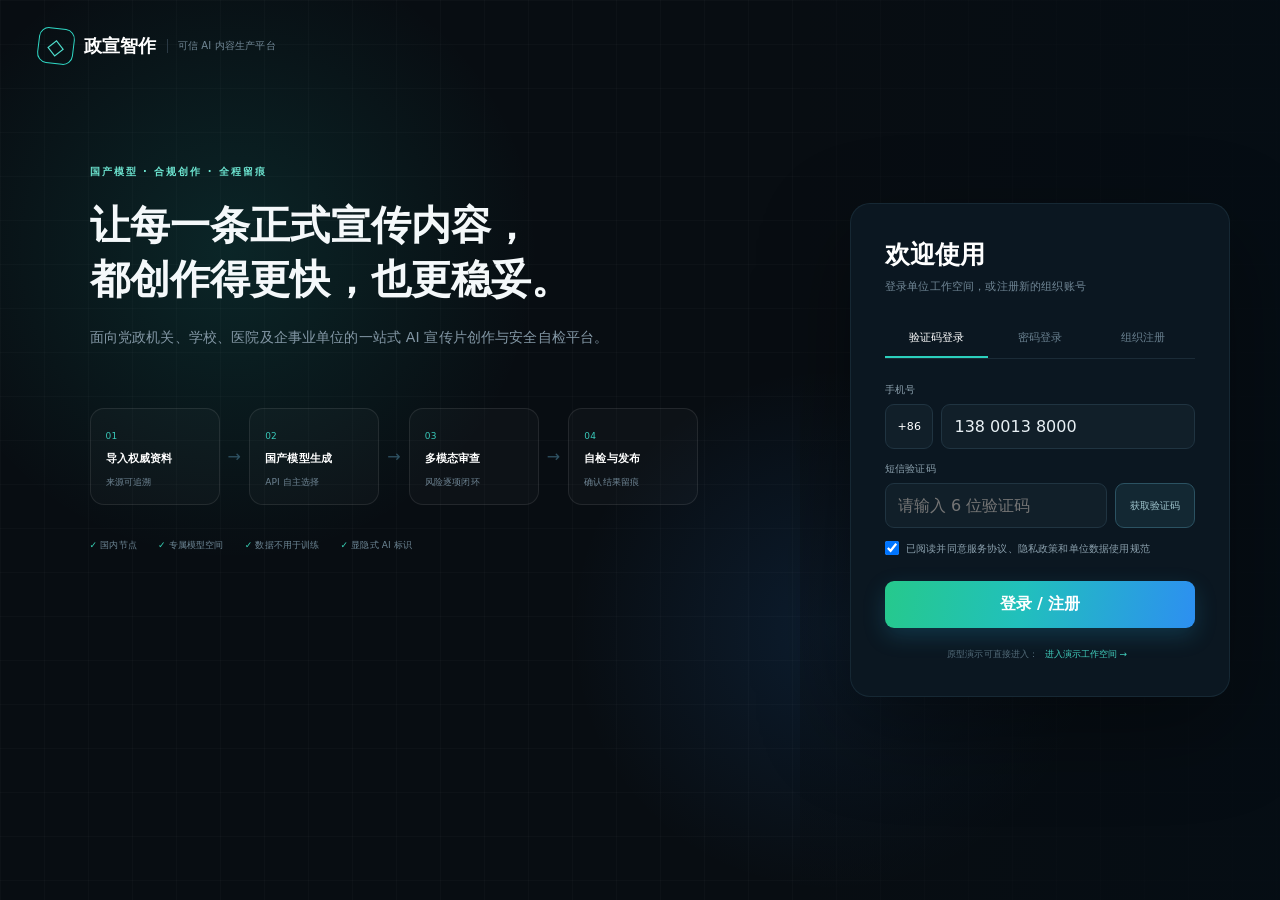
==== commit fe0ddfc3: "fix: restore information-complete front page" ====
--- a/work/public/index.html
+++ b/work/public/index.html
@@ -3,197 +3,1409 @@
 <head>
   <meta charset="utf-8">
   <meta name="viewport" content="width=device-width,initial-scale=1">
-  <title>政宣智作</title>
+  <title>政宣智作 · 高保真产品原型</title>
   <style>
     :root{
-      --ink:#17202c;
-      --muted:#5f6b78;
-      --soft:#8b96a3;
-      --line:#e3e7ed;
-      --bg:#f6f7f9;
-      --paper:#ffffff;
-      --nav:#101923;
-      --navText:#c7d0da;
-      --blue:#1f5f99;
-      --blueDark:#17486f;
-      --green:#2c735e;
-      --gold:#9b6b2f;
-      --red:#9f4545;
-      --shadow:0 18px 48px rgba(20,34,48,.08);
+      --nav:#102b46;--nav-2:#163a59;--blue:#1767c0;--blue-2:#eaf3ff;
+      --cyan:#0a8791;--gold:#b4873b;--red:#c84b4b;--orange:#d97724;
+      --green:#23856b;--ink:#182536;--muted:#697789;--line:#e1e7ee;
+      --paper:#fff;--bg:#f3f6f9;--shadow:0 8px 24px rgba(25,50,76,.08);
+      --r:10px;--r-sm:7px;
     }
     *{box-sizing:border-box}
-    html,body{height:100%;margin:0;font-family:"Microsoft YaHei","PingFang SC",system-ui,sans-serif;color:var(--ink);background:var(--bg);font-size:16px;line-height:1.55}
+    html,body{margin:0;height:100%;font-family:"Microsoft YaHei","PingFang SC",system-ui,sans-serif;color:var(--ink);background:var(--bg)}
     button,input,select,textarea{font:inherit}
     button{cursor:pointer}
-    .app{height:100%;display:grid;grid-template-columns:248px minmax(980px,1fr);overflow:hidden;background:var(--bg)}
-    .sidebar{background:var(--nav);color:var(--navText);padding:28px 18px;display:flex;flex-direction:column;border-right:1px solid rgba(255,255,255,.06)}
-    .brand{padding:0 6px 26px;border-bottom:1px solid rgba(255,255,255,.08)}
-    .brand h1{margin:0;font-size:22px;color:#fff;letter-spacing:.08em;font-weight:650}
-    .brand p{margin:6px 0 0;color:#7f91a3;font-size:12px;letter-spacing:.12em}
-    .nav{padding-top:24px;display:flex;flex-direction:column;gap:4px}
-    .nav button{height:48px;text-align:left;border:0;border-radius:10px;background:transparent;color:var(--navText);padding:0 14px;font-size:15px}
-    .nav button:hover{background:rgba(255,255,255,.06);color:#fff}
-    .nav button.active{background:#1b2a39;color:#fff;font-weight:650}
-    .sidebar-foot{margin-top:auto;padding:18px 10px 4px;color:#8394a5;font-size:13px;border-top:1px solid rgba(255,255,255,.08)}
+    .app{height:100%;display:grid;grid-template-columns:224px minmax(960px,1fr);overflow:hidden}
+    .sidebar{background:linear-gradient(180deg,var(--nav),#0d253b);color:#dbe8f3;display:flex;flex-direction:column;min-height:100vh;box-shadow:8px 0 24px rgba(11,36,57,.08);z-index:5}
+    .brand{height:72px;display:flex;align-items:center;padding:0 20px;border-bottom:1px solid rgba(255,255,255,.1)}
+    .brand-mark{width:35px;height:35px;border-radius:9px;background:linear-gradient(145deg,#3c8be1,#43b9be);display:grid;place-items:center;margin-right:11px;box-shadow:0 5px 14px rgba(0,0,0,.18)}
+    .brand-mark:before{content:"";width:17px;height:19px;border:2px solid #fff;border-radius:3px;clip-path:polygon(0 0,100% 0,100% 75%,50% 100%,0 75%)}
+    .brand h1{font-size:17px;margin:0;color:#fff;letter-spacing:1px}
+    .brand small{display:block;color:#8eabc2;font-size:10px;margin-top:2px;letter-spacing:.7px}
+    .nav-group{padding:14px 10px 0}
+    .nav-label{font-size:10px;color:#7896ae;padding:8px 12px;text-transform:uppercase;letter-spacing:1.4px}
+    .nav-item{height:42px;padding:0 12px;border-radius:7px;display:flex;align-items:center;gap:11px;color:#bbcedd;font-size:13px;margin:2px 0;transition:.18s;position:relative}
+    .nav-item:hover{background:rgba(255,255,255,.065);color:#fff}
+    .nav-item.active{background:linear-gradient(90deg,rgba(56,139,216,.26),rgba(39,153,166,.11));color:#fff}
+    .nav-item.active:before{content:"";position:absolute;left:-10px;top:8px;bottom:8px;width:3px;border-radius:3px;background:#54b9d6}
+    .nav-icon{width:21px;height:21px;display:grid;place-items:center;border:1px solid rgba(255,255,255,.16);border-radius:6px;font-size:11px;color:#a8c6dc}
+    .nav-badge{margin-left:auto;min-width:19px;height:19px;padding:0 5px;border-radius:10px;background:#c2524b;color:#fff;display:grid;place-items:center;font-size:10px}
+    .side-foot{margin-top:auto;padding:14px}
+    .security-box{padding:12px;border:1px solid rgba(255,255,255,.1);border-radius:9px;background:rgba(255,255,255,.035)}
+    .security-box strong{font-size:11px;color:#d5e5f0;display:flex;align-items:center;gap:6px}
+    .security-box p{font-size:10px;line-height:1.6;color:#86a4ba;margin:7px 0 0}
     .main{height:100vh;display:flex;flex-direction:column;min-width:0}
-    .topbar{height:74px;background:rgba(255,255,255,.94);border-bottom:1px solid var(--line);display:flex;align-items:center;padding:0 34px;gap:18px;backdrop-filter:blur(12px)}
-    .crumb{font-size:15px;color:var(--muted)}
-    .crumb strong{color:var(--ink);font-weight:650}
-    .top-actions{margin-left:auto;display:flex;align-items:center;gap:12px}
-    .account{font-size:14px;color:var(--muted)}
-    .workspace{flex:1;overflow:auto;padding:34px}
-    .page{display:none}.page.active{display:block}
-    .page-head{display:flex;align-items:flex-start;justify-content:space-between;gap:20px;margin-bottom:24px}
-    .page-head h2{margin:0;font-size:32px;line-height:1.25;font-weight:700;letter-spacing:-.02em;color:#111923}
-    .page-head p{margin:10px 0 0;color:var(--muted);font-size:17px;max-width:760px}
-    .btn{border:1px solid var(--line);background:#fff;color:#223140;border-radius:10px;padding:11px 18px;font-size:15px;min-height:44px;display:inline-flex;align-items:center;justify-content:center;gap:8px;transition:.15s;white-space:nowrap}
-    .btn:hover{border-color:#bec9d5;background:#fbfcfd}
-    .btn.primary{border-color:var(--blue);background:var(--blue);color:#fff}
-    .btn.primary:hover{background:var(--blueDark)}
-    .btn.subtle{background:#f7f9fb}
-    .layout{display:grid;gap:20px}
-    .grid-3{grid-template-columns:repeat(3,1fr)}
-    .grid-2{grid-template-columns:repeat(2,1fr)}
-    .card{background:var(--paper);border:1px solid var(--line);border-radius:18px;box-shadow:0 4px 20px rgba(18,31,45,.035);overflow:hidden}
-    .card-head{padding:22px 24px;border-bottom:1px solid var(--line);display:flex;align-items:center;justify-content:space-between;gap:16px}
-    .card-head h3{margin:0;font-size:20px;font-weight:650;color:#121a24}
-    .card-head span{color:var(--muted);font-size:14px}
-    .card-body{padding:24px}
-    .hero{min-height:300px;background:linear-gradient(135deg,#0e1823,#172838 62%,#20364a);border-radius:24px;color:#fff;padding:42px 46px;display:grid;grid-template-columns:minmax(0,1fr) 360px;gap:28px;box-shadow:var(--shadow);margin-bottom:28px}
-    .hero small{letter-spacing:.18em;color:#9db3c6;font-size:12px}
-    .hero h2{font-size:38px;line-height:1.35;margin:18px 0 14px;letter-spacing:-.03em}
-    .hero p{font-size:17px;color:#c1ced9;line-height:1.9;margin:0;max-width:720px}
-    .hero-panel{background:rgba(255,255,255,.06);border:1px solid rgba(255,255,255,.12);border-radius:18px;padding:24px;align-self:center}
-    .hero-panel span{display:block;color:#9db3c6;font-size:14px}.hero-panel b{display:block;font-size:28px;margin:8px 0;color:#fff}.hero-panel p{font-size:14px;line-height:1.7;color:#b7c5d1}
-    .metrics{display:grid;grid-template-columns:repeat(4,1fr);gap:18px;margin-bottom:22px}
-    .metric{padding:24px;border-radius:18px;background:#fff;border:1px solid var(--line)}
-    .metric span{font-size:15px;color:var(--muted)}.metric b{display:block;font-size:34px;line-height:1.1;margin:12px 0;color:#111923}.metric p{margin:0;color:var(--soft);font-size:14px}
-    .project-table{display:flex;flex-direction:column}
-    .project-line{display:grid;grid-template-columns:minmax(300px,1.4fr) 150px 150px 170px 128px;gap:20px;align-items:center;padding:22px 24px;border-top:1px solid var(--line);font-size:16px}
-    .project-line:first-child{border-top:0}
-    .project-title strong{display:block;font-size:19px;line-height:1.35;margin-bottom:6px;color:#111923}.project-title span{font-size:15px;color:var(--muted)}
-    .status{display:inline-flex;align-items:center;justify-content:center;min-width:82px;height:32px;border-radius:999px;font-size:14px;background:#eef3f6;color:#52606d}.status.green{background:#e9f4ef;color:var(--green)}.status.gold{background:#f7efe2;color:var(--gold)}.status.red{background:#f6eaea;color:var(--red)}
-    .progress{height:8px;background:#e8edf2;border-radius:999px;overflow:hidden;margin-top:9px}.progress i{display:block;height:100%;background:linear-gradient(90deg,#2c6da1,#46a58d)}
-    .project-actions{display:flex;justify-content:flex-end}
-    .section-note{color:var(--muted);font-size:15px;line-height:1.8}
-    .projects-toolbar{display:flex;align-items:center;gap:14px;margin-bottom:20px}.projects-toolbar input,.projects-toolbar select{height:46px;border:1px solid var(--line);border-radius:10px;padding:0 14px;background:#fff;color:#243242}.projects-toolbar input{width:360px}
-    .project-card{display:grid;grid-template-columns:210px minmax(0,1fr);gap:0;background:#fff;border:1px solid var(--line);border-radius:20px;overflow:hidden;box-shadow:0 10px 34px rgba(20,34,48,.055);margin-bottom:18px}
-    .project-cover{background:linear-gradient(135deg,#263c51,#52677b);color:#fff;padding:26px;display:flex;flex-direction:column;justify-content:space-between;min-height:190px}.project-cover span{font-size:15px;color:#c8d4df}.project-cover b{font-size:34px}.project-cover.medical{background:linear-gradient(135deg,#17324c,#315f7e)}.project-cover.people{background:linear-gradient(135deg,#263a34,#587467)}.project-cover.policy{background:linear-gradient(135deg,#3d3328,#725f44)}
-    .project-content{padding:26px 30px}.project-content h3{margin:0 0 8px;font-size:24px;line-height:1.35}.project-content p{margin:0;color:var(--muted);font-size:16px}.project-meta{display:flex;align-items:center;justify-content:space-between;gap:20px;margin-bottom:22px}.next-task{background:#f7f9fb;border:1px solid var(--line);border-radius:14px;padding:18px;margin:18px 0}.next-task span{font-size:14px;color:var(--blue);font-weight:650}.next-task b{display:block;font-size:18px;margin:6px 0}.next-task p{font-size:15px;line-height:1.7}
-    .stage-row{display:grid;grid-template-columns:repeat(4,1fr);gap:10px;margin-bottom:20px}.stage{padding:12px;border:1px solid var(--line);border-radius:12px;font-size:14px;color:var(--muted);text-align:center}.stage.active{border-color:#b8cbe0;background:#f2f6fa;color:var(--blue);font-weight:650}
-    .wizard{display:grid;grid-template-columns:minmax(0,1fr) 320px;gap:22px}.form-grid{display:grid;grid-template-columns:repeat(2,1fr);gap:18px}.field.full{grid-column:1/-1}.field label{display:block;font-size:15px;color:#3c4652;margin-bottom:8px;font-weight:600}.field input,.field select,.field textarea{width:100%;border:1px solid var(--line);border-radius:12px;background:#fff;padding:13px 14px;font-size:16px;color:#253443;outline:0}.field textarea{min-height:130px;resize:vertical}.field input:focus,.field select:focus,.field textarea:focus{border-color:#8fb0cc;box-shadow:0 0 0 3px rgba(31,95,153,.08)}
-    .side-panel{position:sticky;top:0;height:max-content;background:#132333;color:#d9e3ec;border-radius:18px;padding:24px}.side-panel h3{font-size:20px;margin:0 0 12px}.side-panel p{font-size:15px;color:#aebdca;line-height:1.8}.side-panel ul{padding-left:20px;margin:18px 0 0;color:#c9d5df;line-height:2;font-size:14px}
-    .studio{display:grid;grid-template-columns:260px minmax(0,1fr);gap:22px}.studio-menu{background:#fff;border:1px solid var(--line);border-radius:18px;padding:18px;height:max-content;position:sticky;top:0}.studio-menu h3{font-size:20px;margin:0 0 6px}.studio-menu p{font-size:14px;color:var(--muted);margin:0 0 16px}.studio-menu button{width:100%;text-align:left;border:0;background:transparent;border-radius:10px;padding:13px 14px;font-size:16px;color:#354251}.studio-menu button.active{background:#f0f4f7;color:var(--blue);font-weight:650}
-    .script-box{font-size:18px;line-height:2;color:#243140}.script-box h3{font-size:24px;margin:0 0 18px}.script-scene{padding:20px 0;border-top:1px solid var(--line)}.script-scene:first-of-type{border-top:0}.script-scene b{color:#111923}
-    .shot-grid{display:grid;grid-template-columns:repeat(2,minmax(260px,1fr));gap:18px}.shot{border:1px solid var(--line);border-radius:16px;background:#fff;overflow:hidden}.shot-img{height:170px;background:linear-gradient(135deg,#dbe5ed,#edf1f4);display:flex;align-items:center;justify-content:center;color:#6f7f8e;font-size:16px}.shot-body{padding:18px}.shot-body h4{font-size:18px;margin:0 0 8px}.shot-body p{font-size:15px;color:var(--muted);margin:0;line-height:1.7}
-    .plain-list{display:grid;gap:14px}.plain-row{padding:20px;border:1px solid var(--line);border-radius:16px;background:#fff;display:flex;justify-content:space-between;gap:20px}.plain-row b{font-size:18px}.plain-row p{font-size:15px;color:var(--muted);margin:6px 0 0}.auth-screen{min-height:100vh;display:flex;align-items:center;justify-content:center;background:linear-gradient(135deg,#0f1924,#1a2a39);color:#fff;padding:30px}.auth-card{width:440px;background:#fff;color:var(--ink);border-radius:22px;padding:34px;box-shadow:0 26px 80px rgba(0,0,0,.26)}.auth-card h1{margin:0;font-size:28px}.auth-card p{color:var(--muted);font-size:15px}.auth-card label{display:block;margin:16px 0 8px;font-weight:650}.auth-card input{width:100%;height:48px;border:1px solid var(--line);border-radius:12px;padding:0 14px}.auth-actions{display:grid;gap:10px;margin-top:22px}.auth-error{display:none;color:var(--red);font-size:14px;margin-top:12px}.hidden{display:none!important}
-    @media(max-width:1200px){.app{grid-template-columns:220px minmax(900px,1fr)}.metrics{grid-template-columns:repeat(2,1fr)}.project-line{grid-template-columns:minmax(280px,1fr) 130px 130px 120px}.project-line .deadline{display:none}.hero{grid-template-columns:1fr}.hero-panel{display:none}}
+    .topbar{height:64px;background:#fff;border-bottom:1px solid var(--line);display:flex;align-items:center;padding:0 24px;gap:16px;z-index:3}
+    .crumb{font-size:13px;color:var(--muted);display:flex;align-items:center;gap:8px}
+    .crumb strong{color:var(--ink);font-weight:600}
+    .env-tag{font-size:10px;color:#2c725f;background:#e8f5f0;border:1px solid #cde9de;border-radius:4px;padding:3px 6px;margin-left:6px}
+    .top-actions{margin-left:auto;display:flex;align-items:center;gap:10px}
+    .top-icon{width:33px;height:33px;border:1px solid var(--line);background:#fff;border-radius:7px;display:grid;place-items:center;color:#65778a;position:relative}
+    .top-icon .dot{position:absolute;right:6px;top:6px;width:6px;height:6px;background:#d65050;border-radius:50%;border:1px solid #fff}
+    .user{display:flex;align-items:center;gap:9px;padding-left:7px}
+    .avatar{width:33px;height:33px;border-radius:8px;background:linear-gradient(145deg,#d8e8f6,#b9d6eb);display:grid;place-items:center;color:#17476c;font-size:12px;font-weight:700}
+    .user-name{font-size:12px;line-height:1.35}.user-name small{display:block;color:#8a96a3;font-size:10px}
+    .workspace{flex:1;overflow:auto;padding:22px 24px 34px}
+    .page{display:none;animation:fade .16s ease}.page.active{display:block}
+    @keyframes fade{from{opacity:.35;transform:translateY(3px)}to{opacity:1;transform:none}}
+    .page-title{display:flex;align-items:flex-start;margin-bottom:18px}
+    .page-title h2{margin:0;font-size:21px;letter-spacing:.2px}
+    .page-title p{font-size:12px;color:var(--muted);margin:6px 0 0}
+    .page-title .actions{margin-left:auto;display:flex;gap:9px}
+    .btn{border:1px solid var(--line);border-radius:7px;background:#fff;color:#34475a;padding:8px 13px;font-size:12px;display:inline-flex;align-items:center;gap:6px;justify-content:center;transition:.16s}
+    .btn:hover{border-color:#aac1d8;background:#f8fbfd}
+    .btn.primary{background:var(--blue);border-color:var(--blue);color:#fff;box-shadow:0 4px 10px rgba(23,103,192,.2)}
+    .btn.primary:hover{background:#125cae}
+    .btn.success{background:var(--green);border-color:var(--green);color:#fff}
+    .btn.danger{color:#b43f3f;border-color:#e9caca;background:#fffafa}
+    .btn.gold{background:#a77a32;border-color:#a77a32;color:#fff}
+    .btn:disabled{opacity:.45;cursor:not-allowed;box-shadow:none}
+    .btn.small{padding:6px 9px;font-size:11px}
+    .card{background:var(--paper);border:1px solid var(--line);border-radius:var(--r);box-shadow:0 2px 5px rgba(22,50,78,.025)}
+    .card-head{padding:15px 17px;border-bottom:1px solid var(--line);display:flex;align-items:center}
+    .card-head h3{font-size:14px;margin:0}.card-head span{font-size:11px;color:var(--muted);margin-left:8px}.card-head .right{margin-left:auto}
+    .card-body{padding:16px 17px}
+    .grid{display:grid;gap:14px}
+    .g4{grid-template-columns:repeat(4,1fr)}.g3{grid-template-columns:repeat(3,1fr)}.g2{grid-template-columns:repeat(2,1fr)}
+    .metric{padding:16px 17px;position:relative;overflow:hidden}
+    .metric:after{content:"";position:absolute;width:80px;height:80px;border-radius:50%;right:-23px;top:-28px;background:var(--blue-2)}
+    .metric.red:after{background:#fbecec}.metric.green:after{background:#e8f4ef}.metric.gold:after{background:#f8f1e6}
+    .metric .label{font-size:11px;color:var(--muted)}.metric .value{font-size:26px;font-weight:650;margin:8px 0 2px}.metric .sub{font-size:10px;color:#8b98a5}
+    .metric .accent{color:var(--green)}.metric .warn{color:var(--red)}
+    .dashboard-row{display:grid;grid-template-columns:minmax(0,1.65fr) minmax(300px,.8fr);gap:14px;margin-top:14px}
+    .project-list{padding:0}
+    .project-row{display:grid;grid-template-columns:38px minmax(220px,1.5fr) 125px 90px 130px 72px;align-items:center;gap:12px;padding:13px 17px;border-top:1px solid #edf0f4;font-size:11px}
+    .project-row:first-child{border-top:0}
+    .project-icon{width:36px;height:36px;border-radius:8px;background:#eaf3ff;color:#286dae;display:grid;place-items:center;font-weight:700}
+    .project-name strong{font-size:12px;display:block;margin-bottom:4px}.project-name small{color:#8996a3}
+    .progress{height:5px;border-radius:5px;background:#e9edf2;overflow:hidden;margin-top:6px}.progress i{display:block;height:100%;background:linear-gradient(90deg,#2776ca,#39a1b0);border-radius:5px}
+    .status{display:inline-flex;align-items:center;gap:5px;font-size:10px;padding:4px 7px;border-radius:12px;background:#eef3f7;color:#5a6b7b;white-space:nowrap}
+    .status:before{content:"";width:5px;height:5px;border-radius:50%;background:#7b8c9b}
+    .status.review{background:#fff4e9;color:#a56228}.status.review:before{background:#dd8737}
+    .status.ok{background:#eaf6f1;color:#2b7660}.status.ok:before{background:#2f9376}
+    .status.risk{background:#fceeee;color:#a94646}.status.risk:before{background:#cf5353}
+    .risk-chart{height:142px;display:flex;align-items:flex-end;gap:14px;padding-top:12px;border-bottom:1px solid #e7ebef}
+    .bar-wrap{flex:1;text-align:center;font-size:9px;color:#8a98a6}.bar{width:100%;max-width:26px;margin:0 auto 7px;border-radius:4px 4px 0 0;background:#7aaadb;position:relative}.bar.red{background:#d66b63}.bar.orange{background:#dda05e}
+    .task-list{margin-top:14px}
+    .task{display:flex;align-items:center;padding:9px 0;border-bottom:1px dashed #e5e9ee;font-size:11px}.task:last-child{border:0}.task b{font-size:10px;margin-right:8px;color:#fff;background:#d87d31;border-radius:4px;padding:3px 5px}.task small{color:#8b98a5;margin-left:auto}
+    .creation-todo{display:flex;align-items:center;gap:9px;padding:11px 0;border-bottom:1px solid #edf0f3}.creation-todo>i{width:24px;height:24px;border-radius:7px;background:#e8f4f5;color:#237d84;display:grid;place-items:center;font-style:normal;font-size:8px}.creation-todo b,.creation-todo span{display:block}.creation-todo b{font-size:10px}.creation-todo span{font-size:8px;color:#84919c;margin-top:3px}.creation-todo button{margin-left:auto;border:0;background:transparent;color:#267db5;font-size:8px}.creation-capacity{padding-top:12px}.creation-capacity span,.creation-capacity b{display:block}.creation-capacity span{font-size:8px;color:#86939d}.creation-capacity b{font-size:9px;margin:5px 0}
+    .template-row{display:grid;grid-template-columns:repeat(4,1fr);gap:12px;margin-top:14px}
+    .template{height:112px;padding:14px;border-radius:9px;position:relative;overflow:hidden;color:#fff;cursor:pointer;box-shadow:var(--shadow);background:linear-gradient(135deg,#184b78,#3f8cbb)}
+    .template:nth-child(2){background:linear-gradient(135deg,#176b67,#50a99a)}.template:nth-child(3){background:linear-gradient(135deg,#6e4a2b,#bd8b4a)}.template:nth-child(4){background:linear-gradient(135deg,#493f78,#8175b7)}
+    .template:after{content:"";position:absolute;width:90px;height:90px;border:18px solid rgba(255,255,255,.08);border-radius:50%;right:-30px;bottom:-38px}
+    .template small{font-size:9px;opacity:.75}.template h4{font-size:14px;margin:17px 0 5px}.template p{font-size:10px;margin:0;opacity:.8}
+    .steps{display:flex;margin-bottom:18px;background:#fff;border:1px solid var(--line);border-radius:9px;padding:13px 18px}
+    .step{flex:1;display:flex;align-items:center;position:relative;color:#83909c;font-size:11px}.step:not(:last-child):after{content:"";height:1px;background:#dfe6ed;position:absolute;left:43px;right:16px;top:15px}
+    .step-num{width:30px;height:30px;border-radius:50%;border:1px solid #ccd7e1;display:grid;place-items:center;background:#fff;margin-right:9px;z-index:1;font-weight:600}
+    .step.active{color:var(--blue)}.step.active .step-num{color:#fff;background:var(--blue);border-color:var(--blue)}.step.done{color:#2e8067}.step.done .step-num{color:#fff;background:#2e8a6c;border-color:#2e8a6c}
+    .wizard-layout{display:grid;grid-template-columns:minmax(0,1fr) 294px;gap:14px}
+    .template-picker{display:grid;grid-template-columns:repeat(3,1fr);gap:12px}
+    .pick-card{border:1px solid var(--line);border-radius:9px;padding:14px;min-height:118px;cursor:pointer;transition:.18s;position:relative}
+    .pick-card:hover,.pick-card.selected{border-color:#4b93d4;box-shadow:0 0 0 2px rgba(54,132,203,.1)}
+    .pick-card.selected:after{content:"✓";position:absolute;right:10px;top:9px;width:19px;height:19px;border-radius:50%;background:var(--blue);color:#fff;display:grid;place-items:center;font-size:11px}
+    .pick-icon{width:34px;height:34px;border-radius:8px;background:#eaf3ff;color:#246ab0;display:grid;place-items:center;font-weight:700}.pick-card h4{font-size:13px;margin:11px 0 5px}.pick-card p{font-size:10px;color:var(--muted);line-height:1.5;margin:0}
+    .form-grid{display:grid;grid-template-columns:1fr 1fr;gap:14px}.field label{display:block;font-size:11px;color:#5e6c7b;margin-bottom:7px}.field input,.field select,.field textarea{width:100%;border:1px solid #dbe3ea;border-radius:7px;background:#fff;padding:9px 10px;font-size:11px;color:#253647;outline:0}.field input:focus,.field select:focus,.field textarea:focus{border-color:#5897d2;box-shadow:0 0 0 2px #e7f2fc}.field textarea{min-height:94px;resize:vertical}.field.full{grid-column:1/-1}
+    .check-row{display:flex;align-items:flex-start;gap:9px;padding:11px;border:1px solid #e2e8ee;border-radius:7px;margin-bottom:9px;font-size:11px}.check-row input{margin-top:2px}.check-row strong{display:block;margin-bottom:3px}.check-row small{color:#8693a0;line-height:1.45}
+    .compliance-card{background:linear-gradient(155deg,#153b5a,#1c526a);color:#fff;border:0;overflow:hidden;position:sticky;top:0}.compliance-card:after{content:"";position:absolute;width:160px;height:160px;border:30px solid rgba(255,255,255,.04);border-radius:50%;right:-80px;top:-70px}
+    .compliance-card h3{font-size:14px;margin:0}.compliance-level{display:flex;align-items:center;gap:10px;margin:16px 0;padding:11px;background:rgba(255,255,255,.08);border:1px solid rgba(255,255,255,.12);border-radius:8px}.level{width:38px;height:38px;border-radius:9px;background:#d9a858;display:grid;place-items:center;font-size:15px;font-weight:700}.compliance-card ul{padding-left:17px;margin:0;color:#c3d6e2;font-size:10px;line-height:2}.compliance-card .note{margin-top:14px;padding-top:12px;border-top:1px solid rgba(255,255,255,.12);font-size:9px;color:#8fb0c3;line-height:1.55}
+    .wizard-actions{display:flex;justify-content:space-between;margin-top:14px}
+    .project-shell{display:grid;grid-template-columns:195px minmax(0,1fr);gap:14px}
+    .project-side{padding:14px;height:max-content;position:sticky;top:0}
+    .project-side h3{font-size:13px;margin:0 0 4px}.project-side>small{font-size:9px;color:#84919e}
+    .project-status{margin:13px 0;padding:9px;border-radius:7px;background:#eef6fc;font-size:10px;color:#376889}
+    .project-menu{margin-top:8px}.project-menu a{display:flex;align-items:center;gap:8px;padding:9px;border-radius:6px;font-size:11px;color:#627181;text-decoration:none;margin:2px 0}.project-menu a.active{background:#eaf3ff;color:#2367a7;font-weight:600}.project-menu a.done:after{content:"✓";margin-left:auto;color:#278063}
+    .source-toolbar{display:flex;gap:8px;margin-bottom:12px}.search{flex:1;position:relative}.search input{width:100%;height:34px;border:1px solid var(--line);border-radius:7px;padding:0 11px 0 31px;font-size:11px}.search:before{content:"⌕";position:absolute;left:11px;top:7px;color:#7f8c99}
+    .source-table{width:100%;border-collapse:collapse;font-size:10px}.source-table th{text-align:left;background:#f7f9fb;color:#768391;font-weight:500;padding:9px 11px;border-bottom:1px solid var(--line)}.source-table td{padding:11px;border-bottom:1px solid #edf1f4}.file-cell{display:flex;align-items:center;gap:9px}.file-icon{width:29px;height:32px;border-radius:5px;background:#e9f1f8;color:#2a6ea9;display:grid;place-items:center;font-size:9px;font-weight:700}.file-cell strong{font-size:11px;display:block}.file-cell small{font-size:9px;color:#8a96a1}
+    .source-stats{display:grid;grid-template-columns:repeat(3,1fr);gap:10px;margin-bottom:12px}.mini-stat{border:1px solid var(--line);border-radius:8px;padding:11px}.mini-stat span{font-size:9px;color:#82909d}.mini-stat b{display:block;font-size:18px;margin-top:5px}
+    .workbench{display:grid;grid-template-columns:220px minmax(430px,1fr) 245px;height:calc(100vh - 151px);min-height:600px;border:1px solid var(--line);border-radius:10px;overflow:hidden;background:#fff}
+    .pane{min-width:0;overflow:auto}.pane+.pane{border-left:1px solid var(--line)}.pane-head{height:48px;padding:0 13px;display:flex;align-items:center;border-bottom:1px solid var(--line);position:sticky;top:0;background:#fff;z-index:2}.pane-head h3{font-size:12px;margin:0}.pane-head small{font-size:9px;color:#8492a0;margin-left:7px}.pane-body{padding:12px}
+    .source-item{padding:10px;border:1px solid #e3e9ee;border-radius:7px;margin-bottom:8px;cursor:pointer}.source-item.active{border-color:#72a7d7;background:#f1f7fc}.source-item strong{font-size:10px;display:block;margin-bottom:5px}.source-item p{font-size:9px;color:#80909f;line-height:1.5;margin:0}.source-item .ref{display:inline-block;margin-top:6px;color:#2d74b6;background:#e7f1fa;padding:2px 5px;border-radius:4px;font-size:8px}
+    .script-meta{display:flex;align-items:center;gap:7px;margin-bottom:14px}.script-meta input{font-size:18px;font-weight:650;border:0;outline:0;flex:1;min-width:0}.script-body{font-size:12px;line-height:2;color:#314254}.scene{padding:12px 8px;border-top:1px dashed #e2e7ec;position:relative}.scene:first-of-type{border-top:0}.scene-label{font-size:9px;color:#2a70ae;background:#eaf3fb;border-radius:4px;padding:3px 5px;margin-right:5px}.cite{color:#1d6db3;border-bottom:1px dashed #3a82bf;cursor:pointer}.unverified{background:#fff0dc;color:#a45e20;border-bottom:1px dashed #d28742;padding:1px 2px;cursor:pointer}.locked:after{content:"已锁定";position:absolute;right:6px;top:10px;color:#3c7c69;font-size:8px;background:#e9f5f0;padding:2px 5px;border-radius:4px}.script-tools{display:flex;gap:6px;flex-wrap:wrap;padding:9px 12px;background:#f7f9fb;border-bottom:1px solid var(--line)}
+    .risk-card{padding:10px;border:1px solid #ead9c5;border-left:3px solid #dc8b38;border-radius:6px;margin-bottom:9px;background:#fffaf4}.risk-card.red{border-color:#efd3d3;border-left-color:#ce5151;background:#fff8f8}.risk-card.green{border-color:#cfe8dd;border-left-color:#37876d;background:#f8fcfa}.risk-card h4{font-size:10px;margin:0 0 5px}.risk-card p{font-size:9px;line-height:1.55;color:#727e89;margin:0}.risk-card .risk-actions{display:flex;gap:5px;margin-top:8px}
+    .story-layout{display:grid;grid-template-columns:185px minmax(580px,1fr) 250px;height:calc(100vh - 151px);min-height:600px;border:1px solid var(--line);border-radius:10px;overflow:hidden;background:#fff}
+    .script-seg{border-left:2px solid #d9e2ea;padding:8px 9px;margin-bottom:9px;font-size:9px;line-height:1.55;color:#71808e;cursor:pointer}.script-seg.active{border-color:#2978be;color:#2f4b61;background:#f2f7fb}.script-seg b{display:block;color:#34485b;margin-bottom:3px}
+    .shot-grid{display:grid;grid-template-columns:repeat(2,minmax(240px,1fr));gap:11px}.shot{border:1px solid var(--line);border-radius:8px;overflow:hidden;cursor:pointer;background:#fff;transition:.16s}.shot.active{border-color:#4a91cf;box-shadow:0 0 0 2px rgba(47,126,196,.1)}.shot-image{height:126px;position:relative;overflow:hidden;background:#dfeaf3}.shot-image .duration{position:absolute;right:7px;bottom:7px;background:rgba(12,31,48,.75);color:#fff;border-radius:4px;padding:3px 5px;font-size:8px}.shot-image .shot-no{position:absolute;left:7px;top:7px;background:#fff;color:#2d536f;border-radius:4px;padding:3px 5px;font-size:8px;font-weight:600}
+    .scene-art{position:absolute;inset:0;background:linear-gradient(160deg,#d9ecf4 0 55%,#c4d4dc 55%)}.scene-art:before{content:"";position:absolute;left:11%;bottom:23%;width:34%;height:54%;background:#edf5f8;border:5px solid #9cb5c2;border-bottom:0;clip-path:polygon(0 22%,50% 0,100% 22%,100% 100%,0 100%)}.scene-art:after{content:"十";position:absolute;left:22%;bottom:42%;font-weight:800;font-size:29px;color:#be5454}
+    .scene-art.doctor{background:linear-gradient(150deg,#d9e9ef,#f6f8f7 63%,#cad8dc 63%)}.scene-art.doctor:before{left:43%;bottom:10%;width:38px;height:72px;border:0;border-radius:22px 22px 8px 8px;background:#eaf4f6;box-shadow:0 -24px 0 -4px #e0b391,0 -33px 0 -2px #4a6675}.scene-art.doctor:after{content:"";left:20%;bottom:12%;width:55px;height:76px;background:#82a7b5;border-radius:4px;transform:skew(-4deg);opacity:.65}
+    .scene-art.hand{background:linear-gradient(160deg,#d1e9e4,#f5f4eb 65%,#9fc6c0 65%)}.scene-art.hand:before{left:35%;bottom:10%;width:75px;height:65px;border:0;border-radius:45% 45% 20% 20%;background:#deb08f;transform:rotate(-10deg);box-shadow:30px -18px 0 -17px #eff8fb}.scene-art.hand:after{content:"";left:50%;top:16%;width:16px;height:25px;background:#8bcbd3;border-radius:50% 50% 55% 55%;box-shadow:-21px 9px 0 -5px #7ebdc7,21px 9px 0 -5px #7ebdc7}
+    .scene-art.window{background:linear-gradient(#a8d5e6 0 58%,#e4eee9 58%)}.scene-art.window:before{left:11%;bottom:19%;width:42%;height:63%;border:5px solid #e8f3f5;background:linear-gradient(90deg,transparent 47%,#e8f3f5 47% 53%,transparent 53%),linear-gradient(transparent 47%,#e8f3f5 47% 53%,transparent 53%);clip-path:none}.scene-art.window:after{content:"";left:69%;bottom:12%;width:36px;height:73px;background:#e9f3f4;border-radius:18px 18px 6px 6px;box-shadow:0 -23px 0 -5px #dab091}
+    .shot-info{padding:9px}.shot-info strong{font-size:10px;display:block}.shot-info p{font-size:9px;color:#82909c;margin:5px 0 7px;white-space:nowrap;overflow:hidden;text-overflow:ellipsis}.shot-tags{display:flex;gap:5px}.tag{font-size:8px;color:#597084;background:#eef3f7;border-radius:4px;padding:3px 5px}.tag.ai{color:#276a9e;background:#e6f2fb}.tag.safe{color:#2f795f;background:#e9f5f0}.tag.warn{color:#9a5c25;background:#fff1df}
+    .control-section{padding:11px 0;border-bottom:1px dashed #e1e7ec}.control-section:first-child{padding-top:0}.control-section h4{font-size:10px;margin:0 0 8px}.control-section p{font-size:9px;line-height:1.55;color:#758391;margin:0}.model-option{padding:8px;border:1px solid #e0e7ed;border-radius:6px;margin-bottom:6px;font-size:9px;display:flex;align-items:center;cursor:pointer}.model-option.selected{border-color:#4a93d0;background:#f1f7fc}.model-option b{font-size:10px}.model-option span{margin-left:auto;color:#7e8c98}.generation-state{padding:9px;background:#eef7f4;border-radius:6px;color:#31725f;font-size:9px;line-height:1.5}
+    .editor-layout{display:grid;grid-template-columns:minmax(620px,1fr) 272px;gap:14px}
+    .assembly-banner{display:flex;align-items:center;justify-content:space-between;border:1px solid #cbe5dd;background:#f4fbf8;border-radius:11px;padding:11px 14px;margin-bottom:12px}.assembly-banner>div{display:flex;align-items:center;gap:9px}.assembly-banner i{width:26px;height:26px;border-radius:50%;background:#2e987c;color:#fff;display:grid;place-items:center;font-style:normal}.assembly-banner b,.assembly-banner small{display:block}.assembly-banner b{font-size:10px;color:#2a6656}.assembly-banner small{font-size:8px;color:#758a82;margin-top:3px}.assembly-banner button{border:0;background:transparent;color:#267aaf;font-size:8px}
+    .preview{aspect-ratio:16/9;background:#142536;border-radius:9px;overflow:hidden;position:relative;display:flex;align-items:center;justify-content:center}.preview .scene-art{inset:9%;border-radius:3px}.preview-overlay{position:absolute;inset:0;display:flex;flex-direction:column;justify-content:flex-end;align-items:center;padding:22px;background:linear-gradient(transparent 55%,rgba(3,13,22,.72))}.subtitle{color:#fff;font-size:15px;text-shadow:0 2px 5px #000;padding:5px 12px;border-radius:3px}.preview-meta{position:absolute;left:12px;top:12px;color:#fff;background:rgba(0,0,0,.45);border-radius:4px;padding:4px 7px;font-size:9px}.play{position:absolute;width:52px;height:52px;border:1px solid rgba(255,255,255,.65);background:rgba(0,0,0,.3);color:#fff;border-radius:50%;display:grid;place-items:center;font-size:19px;padding-left:3px}
+    .timeline{margin-top:12px;background:#fff;border:1px solid var(--line);border-radius:9px;padding:12px;overflow:auto}.time-ruler{height:18px;border-bottom:1px solid #dfe5eb;font-size:8px;color:#8d99a5;display:flex;justify-content:space-between;position:relative}.playhead{position:absolute;left:31%;top:0;bottom:-115px;width:1px;background:#d74d4d;z-index:2}.playhead:before{content:"";position:absolute;top:-2px;left:-4px;border-left:4px solid transparent;border-right:4px solid transparent;border-top:6px solid #d74d4d}.track{height:36px;display:flex;gap:2px;align-items:center;margin-top:7px}.track-label{width:57px;font-size:9px;color:#73818f;flex:none}.clip{height:30px;border-radius:4px;background:#8bb6d5;border:1px solid #70a2c8;color:#fff;font-size:8px;padding:6px;white-space:nowrap;overflow:hidden}.clip.c2{background:#72aa9d;border-color:#58988a}.clip.c3{background:#b99b69;border-color:#a38553}.clip.audio{height:22px;background:repeating-linear-gradient(90deg,#8198b0 0 2px,#a8b7c4 2px 4px);border-color:#768b9e}.clip.sub{height:20px;background:#645f8f;border-color:#544e80}
+    .settings-list .setting{padding:11px 0;border-bottom:1px solid #edf0f3}.setting label{font-size:10px;display:flex;justify-content:space-between;margin-bottom:7px}.setting select,.setting input[type="text"]{width:100%;border:1px solid #dfe6ec;border-radius:6px;padding:7px;font-size:10px}.setting input[type=range]{width:100%}.export-summary{padding:10px;background:#f1f6fa;border-radius:7px;font-size:9px;line-height:1.8;color:#5e7183}
+    .review-layout{display:grid;grid-template-columns:235px minmax(500px,1fr) 300px;gap:14px;height:calc(100vh - 151px);min-height:610px}.review-filters,.review-detail{overflow:auto}.risk-filter{padding:10px 11px;border-bottom:1px solid #edf0f3;display:flex;align-items:center;font-size:10px;cursor:pointer}.risk-filter.active{background:#eef5fb;color:#236aa8}.risk-filter span{margin-left:auto;background:#edf1f4;border-radius:10px;padding:2px 6px;font-size:9px}.risk-filter .red-count{background:#f9e5e5;color:#b44747}
+    .finding{padding:13px;border-bottom:1px solid #e8edf1;cursor:pointer;display:grid;grid-template-columns:34px 1fr 76px;gap:10px}.finding.active{background:#f5f9fc}.sev{width:30px;height:30px;border-radius:7px;display:grid;place-items:center;background:#fff0de;color:#ad662a;font-size:9px;font-weight:700}.sev.r3{background:#fbe6e6;color:#b44444}.sev.r1{background:#eaf4f0;color:#377864}.finding h4{font-size:11px;margin:0 0 5px}.finding p{font-size:9px;line-height:1.5;color:#798694;margin:0}.finding time{font-size:9px;color:#698091;text-align:right}.finding time b{display:block;color:#2b6eaa;margin-bottom:4px}
+    .evidence-frame{height:156px;border-radius:7px;overflow:hidden;position:relative;margin-bottom:11px}.evidence-frame .scene-art{inset:0}.mark-box{position:absolute;left:58%;top:22%;width:28%;height:48%;border:2px solid #da4b4b}.mark-box:after{content:"疑似不规范文字";position:absolute;left:-2px;top:-19px;background:#d94f4f;color:#fff;padding:3px 5px;font-size:8px;white-space:nowrap}.rule-box{padding:10px;background:#f5f7f9;border-radius:6px;font-size:9px;line-height:1.65;color:#607181}.compare{display:grid;grid-template-columns:1fr 1fr;gap:7px;margin:10px 0}.compare div{border:1px solid var(--line);border-radius:6px;padding:8px;font-size:9px;line-height:1.55}.compare b{display:block;margin-bottom:5px}.compare .before{background:#fff8f8}.compare .after{background:#f7fcf9}.decision textarea{width:100%;border:1px solid var(--line);border-radius:6px;padding:8px;font-size:9px;min-height:60px;resize:none;margin:8px 0}
+    .approval-layout{display:grid;grid-template-columns:minmax(560px,1.4fr) 360px;gap:14px}.approval-video{aspect-ratio:16/9;background:#102131;border-radius:9px;overflow:hidden;position:relative}.approval-video .scene-art{inset:7%;border-radius:3px}.approval-video:after{content:"内部送审版 · 禁止外传";position:absolute;left:50%;top:48%;transform:translate(-50%,-50%) rotate(-16deg);color:rgba(255,255,255,.28);font-size:24px;white-space:nowrap;border:2px solid rgba(255,255,255,.18);padding:9px 18px}.approval-sub{position:absolute;bottom:20px;left:0;right:0;text-align:center;color:#fff;font-size:14px;text-shadow:0 2px 5px #000;z-index:2}
+    .approval-timeline{display:flex;gap:4px;height:37px;margin-top:10px}.approval-timeline div{position:relative;flex:1;border-radius:4px;background:#82aac6}.approval-timeline div:nth-child(2n){background:#72a99e}.approval-timeline .risk-mark:after{content:"";position:absolute;top:-5px;left:50%;width:7px;height:7px;border-radius:50%;background:#d75a50;border:2px solid #fff;box-shadow:0 1px 3px rgba(0,0,0,.25)}
+    .checklist{display:grid;grid-template-columns:repeat(3,1fr);gap:9px;margin-top:12px}.check-item{padding:10px;border:1px solid var(--line);border-radius:7px;font-size:9px}.check-item b{font-size:10px;display:block;margin-bottom:4px}.check-item.ok{border-color:#cae3d9;background:#f7fcfa}.check-item.ok b{color:#2d795f}.check-item.warn{border-color:#ead8bf;background:#fffaf2}.check-item.warn b{color:#9c652b}
+    .approval-chain{position:relative;padding-left:21px}.approval-chain:before{content:"";position:absolute;left:7px;top:9px;bottom:13px;width:1px;background:#dce4ea}.approval-node{position:relative;padding-bottom:17px}.approval-node:before{content:"";position:absolute;left:-18px;top:3px;width:9px;height:9px;border-radius:50%;background:#fff;border:2px solid #a7b6c3}.approval-node.done:before{background:#34836a;border-color:#34836a;box-shadow:0 0 0 3px #e6f3ee}.approval-node.current:before{background:#d68b39;border-color:#d68b39;box-shadow:0 0 0 3px #fff0dd}.approval-node strong{font-size:10px;display:block}.approval-node p{font-size:9px;color:#7b8996;margin:4px 0}.approval-node time{font-size:8px;color:#a0aab4}.approval-node .person{float:right;color:#536a7e}
+    .evidence-list{margin-top:10px}.evidence-row{display:flex;align-items:center;padding:8px 0;border-bottom:1px solid #edf0f3;font-size:9px}.evidence-row span{margin-left:auto;color:#327860}.export-box{margin-top:12px;padding:12px;background:linear-gradient(135deg,#edf5fb,#f5f8fa);border:1px solid #dbe7f0;border-radius:8px}.export-box p{font-size:9px;color:#6b7c8b;line-height:1.6;margin:0 0 9px}.export-box .btn{width:100%}
+    .toast{position:fixed;right:25px;bottom:25px;background:#173a55;color:#fff;border-radius:8px;padding:11px 15px;font-size:11px;box-shadow:0 10px 30px rgba(11,36,57,.24);transform:translateY(20px);opacity:0;pointer-events:none;transition:.25s;z-index:20}.toast.show{transform:none;opacity:1}.toast:before{content:"✓";display:inline-grid;place-items:center;width:18px;height:18px;background:#399176;border-radius:50%;margin-right:8px}
+    .modal-mask{position:fixed;inset:0;background:rgba(10,29,45,.48);z-index:15;display:none;align-items:center;justify-content:center}.modal-mask.show{display:flex}.modal{width:460px;background:#fff;border-radius:11px;box-shadow:0 24px 60px rgba(0,0,0,.25);overflow:hidden}.modal .modal-head{padding:16px 18px;border-bottom:1px solid var(--line);display:flex}.modal .modal-head h3{font-size:14px;margin:0}.modal .modal-body{padding:18px}.modal .modal-foot{padding:12px 18px;border-top:1px solid var(--line);display:flex;justify-content:flex-end;gap:8px}.seal{width:62px;height:62px;border:3px double #b74646;color:#b74646;border-radius:50%;display:grid;place-items:center;text-align:center;font-size:10px;font-weight:700;transform:rotate(-10deg);margin:0 auto 12px}
+    @media(max-width:1200px){.app{grid-template-columns:190px minmax(900px,1fr)}.sidebar .brand{padding-left:14px}.nav-item{font-size:12px}.g4{grid-template-columns:repeat(2,1fr)}.template-row{grid-template-columns:repeat(2,1fr)}}
+
+    /* V2 visual system — inspired by AI creation workspaces, adapted for institutional use */
+    :root{--nav:#071019;--nav-2:#0d1924;--blue:#288ff0;--cyan:#20c7b5;--ink:#111a25;--muted:#74808d;--line:#e7eaf0;--bg:#f5f6f8;--r:16px;--shadow:0 14px 40px rgba(18,31,44,.08)}
+    body{letter-spacing:.01em}
+    .app{grid-template-columns:236px minmax(980px,1fr)}
+    .app.auth-locked{display:none}
+    .sidebar{background:linear-gradient(180deg,#061019,#0b1722 65%,#0a1b29);box-shadow:none;border-right:1px solid rgba(255,255,255,.06)}
+    .brand{height:76px;border-bottom:0;padding:0 22px}.brand-mark{background:linear-gradient(135deg,#24c5ba,#2a8df0);box-shadow:0 0 24px rgba(35,196,188,.25);transform:rotate(5deg)}.brand h1{font-size:18px}.brand small{color:#7592a7}
+    .nav-group{padding:11px 12px 0}.nav-label{color:#516779;font-size:9px;padding-left:11px}.nav-item{height:44px;border-radius:10px;color:#9fb0bd}.nav-item.active{background:linear-gradient(90deg,rgba(34,198,183,.17),rgba(43,142,240,.13));box-shadow:inset 0 0 0 1px rgba(57,181,210,.08)}.nav-item.active:before{left:-12px;background:linear-gradient(#25ceb8,#318ff0);width:3px}.nav-icon{border:0;background:rgba(255,255,255,.055);color:#9ab1c2}
+    .security-box{border-color:rgba(50,190,190,.16);background:linear-gradient(135deg,rgba(39,184,175,.08),rgba(44,131,213,.06))}
+    .topbar{height:70px;border:0;background:rgba(255,255,255,.9);backdrop-filter:blur(14px);box-shadow:0 1px 0 var(--line);padding:0 28px}.workspace{padding:26px 28px 40px;background:radial-gradient(circle at 78% -20%,rgba(46,146,237,.06),transparent 30%),var(--bg)}
+    .card{border-color:rgba(222,226,233,.9);border-radius:16px;box-shadow:0 8px 28px rgba(14,30,44,.045)}.card-head{padding:17px 19px}.card-body{padding:18px 19px}
+    .btn{border-radius:9px;padding:9px 14px;font-weight:550}.btn.primary,.auth-submit{border:0;background:linear-gradient(100deg,#26c98c,#21c0bc 44%,#2d8ff1);box-shadow:0 8px 22px rgba(38,160,204,.22)}.btn.primary:hover{background:linear-gradient(100deg,#20b983,#1db2ad 44%,#2783df)}
+    .page-title h2{font-size:23px}.metric{min-height:116px;border:0;box-shadow:0 9px 26px rgba(15,32,47,.055)}.metric .value{font-size:30px}.metric:after{width:110px;height:110px;right:-37px;top:-47px;opacity:.8}
+    .model-quick{display:flex;flex-direction:column;align-items:flex-start;border:1px solid var(--line);border-radius:10px;background:#fafbfc;padding:7px 11px;line-height:1.25}.model-quick span{font-size:8px;color:#8b96a1}.model-quick b{font-size:9px;color:#42576a;white-space:nowrap}.chev{color:#7b8994;font-size:10px}.user{cursor:pointer;border-radius:10px;padding:6px 8px}.user:hover{background:#f3f5f7}
+    .creator-hero{min-height:284px;border-radius:22px;padding:32px 38px;margin-bottom:20px;color:#fff;display:grid;grid-template-columns:1.12fr .88fr;overflow:hidden;position:relative;background:radial-gradient(circle at 72% 48%,rgba(38,220,187,.16),transparent 24%),radial-gradient(circle at 92% 0,rgba(44,143,240,.23),transparent 31%),linear-gradient(135deg,#07131e,#0b1d2a 52%,#0a1925);box-shadow:0 18px 50px rgba(6,20,31,.16)}
+    .creator-hero:before{content:"";position:absolute;inset:0;background-image:linear-gradient(rgba(255,255,255,.025) 1px,transparent 1px),linear-gradient(90deg,rgba(255,255,255,.025) 1px,transparent 1px);background-size:34px 34px;mask-image:linear-gradient(90deg,transparent,black)}
+    .hero-copy,.flow-orbit{position:relative;z-index:1}.eyebrow{display:inline-flex;color:#6ce3cf;font-size:10px;letter-spacing:2px;font-weight:700}.hero-copy h2{font-size:29px;line-height:1.42;margin:14px 0 10px;letter-spacing:.5px}.hero-copy p{font-size:12px;color:#9eb3c2;line-height:1.8;margin:0;max-width:560px}.hero-actions{display:flex;gap:10px;margin-top:23px}.btn.glow{background:linear-gradient(100deg,#29d58e,#1cc2c2,#308ff2);border:0;color:#fff;box-shadow:0 10px 28px rgba(36,194,177,.25);padding:11px 19px}.btn.ghost{background:rgba(255,255,255,.04);border-color:rgba(255,255,255,.18);color:#dbe8ef;padding:11px 19px}
+    .flow-orbit{min-height:220px}.flow-main{position:absolute;left:50%;top:50%;width:188px;height:116px;transform:translate(-50%,-50%);border:1px solid rgba(67,215,206,.3);border-radius:18px;background:linear-gradient(145deg,rgba(27,55,72,.94),rgba(9,31,43,.9));display:flex;flex-direction:column;justify-content:center;padding:18px;box-shadow:0 0 40px rgba(35,196,188,.1)}.flow-main span{font-size:9px;color:#69daca}.flow-main b{font-size:13px;line-height:1.45;margin:7px 0}.flow-main small{font-size:9px;color:#8ca5b5}.flow-node{position:absolute;width:102px;padding:10px 11px;border-radius:12px;background:rgba(255,255,255,.055);border:1px solid rgba(255,255,255,.1);font-size:9px;color:#809baa;line-height:1.45}.flow-node b{font-size:11px;color:#e4f2f5}.flow-node:after{content:"";position:absolute;border-top:1px dashed rgba(77,194,198,.35);width:48px}.flow-node.n1{left:2%;top:16%}.flow-node.n1:after{right:-48px;top:50%;transform:rotate(18deg)}.flow-node.n2{right:1%;top:13%}.flow-node.n2:after{left:-48px;top:60%;transform:rotate(-20deg)}.flow-node.n3{left:0;bottom:10%}.flow-node.n3:after{right:-48px;top:24%;transform:rotate(-18deg)}.flow-node.n4{right:2%;bottom:8%}.flow-node.n4:after{left:-48px;top:30%;transform:rotate(20deg)}
+    .project-row{grid-template-columns:38px minmax(220px,1.5fr) 125px 90px 130px 72px}.template{border-radius:15px;box-shadow:0 12px 28px rgba(15,31,45,.12)}
+
+    /* Authentication */
+    .auth-screen{min-height:100vh;background:#080d12;color:#fff;display:grid;grid-template-columns:minmax(620px,1.25fr) minmax(430px,.75fr);position:relative;overflow:hidden}
+    .auth-screen:before{content:"";position:absolute;inset:0;background:radial-gradient(circle at 18% 28%,rgba(30,203,184,.13),transparent 25%),radial-gradient(circle at 65% 70%,rgba(47,139,242,.13),transparent 25%),linear-gradient(rgba(255,255,255,.018) 1px,transparent 1px),linear-gradient(90deg,rgba(255,255,255,.018) 1px,transparent 1px);background-size:auto,auto,44px 44px,44px 44px}.auth-screen.hidden{display:none}.auth-brand{position:absolute;left:38px;top:28px;display:flex;align-items:center;gap:10px;z-index:2}.auth-logo{width:36px;height:36px;border:1px solid #2fd8c5;border-radius:10px;display:grid;place-items:center;color:#4fe0cf;transform:rotate(7deg);font-size:22px}.auth-brand strong{font-size:18px}.auth-brand span{font-size:10px;color:#718795;border-left:1px solid #2a3944;padding-left:10px}
+    .auth-showcase{position:relative;z-index:1;padding:160px 7vw 80px}.auth-showcase h1{font-size:40px;line-height:1.35;margin:19px 0;color:#f4f8fa}.auth-showcase>p{font-size:14px;line-height:1.8;color:#8397a5;max-width:630px}.auth-flow{display:flex;align-items:center;margin-top:58px;max-width:760px}.auth-flow div{width:130px;padding:15px;border:1px solid rgba(255,255,255,.09);border-radius:14px;background:rgba(255,255,255,.025)}.auth-flow i{font-style:normal;color:#39c9ba;font-size:9px}.auth-flow b{display:block;font-size:11px;margin:8px 0 4px}.auth-flow span{font-size:9px;color:#6e8493}.auth-flow em{font-style:normal;color:#2f5263;margin:0 8px}.auth-proof{display:flex;gap:21px;margin-top:34px;color:#6e8796;font-size:9px}.auth-proof span:First-letter{color:#37cfb4}
+    .auth-panel{display:flex;align-items:center;justify-content:center;padding:50px;position:relative;z-index:1;background:linear-gradient(90deg,rgba(8,13,18,.3),rgba(5,13,20,.9))}.auth-card{width:100%;max-width:490px;background:#0b1721;border:1px solid rgba(102,163,190,.12);border-radius:20px;padding:34px;box-shadow:0 30px 90px rgba(0,0,0,.35)}.auth-card-head h2{font-size:25px;margin:0}.auth-card-head p{font-size:11px;color:#708695;margin:8px 0 25px}.auth-tabs{display:flex;border-bottom:1px solid #1b2b37;margin-bottom:24px}.auth-tabs button{flex:1;background:transparent;border:0;color:#687f8e;padding:11px 5px;border-bottom:2px solid transparent;font-size:11px}.auth-tabs button.active{color:#fff;border-color:#2bd0bd}.auth-form{display:none}.auth-form.active{display:block}.auth-form>label,.auth-grid label{display:block;font-size:10px;color:#8ba0ad;margin:13px 0 7px}.auth-form input,.auth-form select{width:100%;height:45px;border:1px solid #203441;background:#111f29;color:#e8f0f4;border-radius:9px;padding:0 12px;outline:0}.auth-form input:focus{border-color:#2caea9}.phone-input,.code-input{display:flex;gap:8px}.phone-input span{width:60px;height:45px;border:1px solid #203441;border-radius:9px;background:#111f29;display:grid;place-items:center;font-size:11px}.code-input button{width:110px;border:1px solid #2b5262;border-radius:9px;background:#132833;color:#9fc4cd;font-size:10px}.agree{display:flex!important;align-items:flex-start;gap:7px;line-height:1.5}.agree input{width:14px!important;height:14px!important;margin:0}.auth-submit,.sso-submit{width:100%;height:47px;border-radius:9px;color:#fff;font-weight:650;margin-top:18px;cursor:pointer}.sso-submit{background:transparent;border:1px solid #294555;margin-top:9px;color:#a8c1cd}.auth-row{display:flex;justify-content:space-between;align-items:center}.auth-row a{font-size:10px;color:#38a7de}.auth-grid{display:grid;grid-template-columns:1.2fr .8fr;gap:9px}.demo-entry{text-align:center;color:#536b79;font-size:9px;margin-top:19px}.demo-entry button{border:0;background:transparent;color:#42cfbe;font-size:9px;cursor:pointer}
+    .user-popover{display:none;position:fixed;right:25px;top:64px;width:225px;background:#fff;border:1px solid var(--line);border-radius:13px;box-shadow:0 18px 50px rgba(14,30,44,.16);z-index:30;padding:8px}.user-popover.show{display:block}.user-profile{display:flex;gap:9px;align-items:center;padding:9px 8px 13px;border-bottom:1px solid var(--line);margin-bottom:5px}.user-profile b{display:block;font-size:11px}.user-profile span{font-size:9px;color:#83909c}.user-popover>button{width:100%;text-align:left;border:0;background:transparent;border-radius:7px;padding:9px;font-size:10px;color:#566575}.user-popover>button:hover{background:#f3f6f8}.user-popover>button.logout{color:#b94b4b}
+
+    /* Asset, template, knowledge and model pages */
+    .hub-toolbar{display:flex;gap:9px;align-items:center;margin-bottom:15px}.hub-search{flex:1;max-width:430px;height:39px;border:1px solid var(--line);border-radius:10px;background:#fff;padding:0 13px}.hub-tabs{display:flex;gap:4px;background:#eceff3;padding:4px;border-radius:10px}.hub-tabs button{border:0;background:transparent;padding:7px 12px;border-radius:7px;color:#71808e;font-size:10px}.hub-tabs button.active{background:#fff;color:#1b2b3a;box-shadow:0 2px 7px rgba(18,31,44,.08)}
+    .asset-layout,.knowledge-layout{display:grid;grid-template-columns:minmax(0,1fr) 315px;gap:15px}.asset-grid,.template-grid{display:grid;grid-template-columns:repeat(3,minmax(230px,1fr));gap:13px}.asset-card,.tpl-card{overflow:hidden;cursor:pointer;transition:.18s}.asset-card:hover,.tpl-card:hover{transform:translateY(-2px);box-shadow:0 16px 35px rgba(17,34,49,.1)}.asset-thumb{height:146px;position:relative;background:linear-gradient(145deg,#dceaf0,#edf3f4)}.asset-thumb.dark{background:linear-gradient(145deg,#182d3b,#39566a)}.asset-thumb.green{background:linear-gradient(145deg,#d8eee9,#9ec9be)}.asset-thumb.gold{background:linear-gradient(145deg,#f0e4d2,#c7a572)}.asset-thumb:before{content:"";position:absolute;width:38%;height:58%;left:29%;bottom:0;background:rgba(255,255,255,.52);border-radius:50% 50% 8px 8px}.asset-thumb.video:after{content:"▶";position:absolute;left:50%;top:50%;transform:translate(-50%,-50%);width:38px;height:38px;border-radius:50%;background:rgba(5,16,26,.65);color:#fff;display:grid;place-items:center;padding-left:2px}.asset-chip{position:absolute;left:9px;top:9px;background:rgba(8,20,30,.72);color:#fff;border-radius:5px;padding:4px 6px;font-size:8px}.asset-info{padding:12px 13px}.asset-info h4{font-size:11px;margin:0 0 6px}.asset-info p{font-size:9px;color:#7f8c98;margin:0 0 9px}.asset-meta{display:flex;justify-content:space-between;font-size:8px;color:#8895a0}.detail-panel{position:sticky;top:0;height:max-content}.detail-preview{height:178px;border-radius:10px;background:linear-gradient(145deg,#d8e8ed,#f1f5f5);position:relative;overflow:hidden}.detail-preview:before{content:"";position:absolute;width:74px;height:122px;left:50%;bottom:0;transform:translateX(-50%);background:#fff;border-radius:45% 45% 8px 8px;box-shadow:0 -35px 0 -14px #e1b08e}.meta-list{margin-top:10px}.meta-row{display:flex;justify-content:space-between;padding:9px 0;border-bottom:1px solid #edf0f3;font-size:9px}.meta-row span{color:#7f8c98}
+    .tpl-cover{height:154px;padding:18px;color:#fff;position:relative;background:radial-gradient(circle at 80% 20%,rgba(42,221,189,.23),transparent 25%),linear-gradient(145deg,#0b1b27,#12394a)}.tpl-cover.blue{background:radial-gradient(circle at 80% 20%,rgba(53,151,246,.28),transparent 28%),linear-gradient(145deg,#101c34,#203f68)}.tpl-cover.gold{background:radial-gradient(circle at 80% 20%,rgba(242,185,88,.25),transparent 28%),linear-gradient(145deg,#211b14,#5d4327)}.tpl-cover.violet{background:radial-gradient(circle at 80% 20%,rgba(160,113,245,.28),transparent 28%),linear-gradient(145deg,#19162a,#443664)}.tpl-cover small{color:#6ed9cb;font-size:8px;letter-spacing:1px}.tpl-cover h3{font-size:17px;line-height:1.45;margin:35px 0 5px}.tpl-cover p{font-size:9px;color:#9db1bd}.tpl-info{padding:13px}.tpl-info>div{display:flex;justify-content:space-between;align-items:center}.tpl-info h4{font-size:11px;margin:0}.tpl-info p{font-size:9px;color:#7d8994;line-height:1.6}.tpl-info .btn{width:100%;margin-top:8px}
+    .kb-shell{display:grid;grid-template-columns:220px minmax(450px,1fr) 300px;gap:0;min-height:670px;border:1px solid var(--line);border-radius:16px;background:#fff;overflow:hidden}.kb-col{min-width:0}.kb-col+.kb-col{border-left:1px solid var(--line)}.kb-head{padding:16px;border-bottom:1px solid var(--line);display:flex;align-items:center}.kb-head b{font-size:12px}.kb-head button{margin-left:auto}.kb-list{padding:10px}.kb-item{padding:11px;border-radius:9px;margin-bottom:4px;cursor:pointer}.kb-item.active{background:#edf7f6;color:#167c74}.kb-item b{font-size:10px;display:block}.kb-item span{font-size:8px;color:#85939f}.kb-doc{display:grid;grid-template-columns:35px 1fr 75px 65px;align-items:center;gap:9px;padding:12px 15px;border-bottom:1px solid #edf0f3;font-size:9px}.kb-doc:hover{background:#fafbfc}.kb-doc strong{font-size:10px;display:block}.kb-doc small{color:#87949f}.citation-box{margin:13px;border:1px solid var(--line);border-radius:10px;padding:12px;font-size:9px;line-height:1.7;color:#647585}.citation-box b{display:block;color:#2a4053;margin-bottom:6px}
+    .model-summary{display:grid;grid-template-columns:repeat(3,1fr);gap:13px;margin-bottom:15px}.model-card{padding:18px;position:relative;overflow:hidden}.model-card:after{content:"";position:absolute;width:100px;height:100px;right:-35px;top:-40px;border-radius:50%;background:#e9f6f4}.model-card.image:after{background:#eaf2fc}.model-card.video:after{background:#f1ecfb}.model-type{font-size:9px;color:#778795}.model-card h3{font-size:15px;margin:9px 0 4px}.model-card p{font-size:9px;color:#83909c}.model-health{margin-top:13px;font-size:9px;color:#287b65}.api-layout{display:grid;grid-template-columns:minmax(620px,1fr) 320px;gap:15px}.api-group{padding:18px;border-bottom:1px solid var(--line)}.api-group:last-child{border-bottom:0}.api-group-head{display:flex;align-items:center;margin-bottom:14px}.api-group-head h3{font-size:13px;margin:0}.api-group-head span{margin-left:8px;font-size:9px;color:#83909b}.api-form{display:grid;grid-template-columns:1fr 1fr;gap:11px}.api-source{grid-column:1/-1;display:flex;gap:7px}.source-pill{flex:1;padding:10px;border:1px solid var(--line);border-radius:9px;cursor:pointer;font-size:9px}.source-pill.active{border-color:#34b4ad;background:#edf9f7;box-shadow:0 0 0 2px rgba(42,190,177,.08)}.source-pill b{display:block;font-size:10px;margin-bottom:4px}.source-pill span{color:#83919c}.api-field label{display:block;font-size:9px;color:#73818e;margin-bottom:6px}.api-field select,.api-field input{width:100%;height:37px;border:1px solid var(--line);border-radius:8px;padding:0 9px;background:#fff;font-size:10px}.key-row{display:flex;gap:6px}.key-row input{flex:1}.provider-list{padding:3px 0}.provider-row{display:flex;align-items:center;padding:11px 0;border-bottom:1px solid #edf0f3;font-size:9px}.provider-logo{width:30px;height:30px;border-radius:8px;background:#edf4fa;display:grid;place-items:center;color:#2974b7;margin-right:9px;font-weight:700}.provider-row strong{font-size:10px;display:block}.provider-row small{color:#84919c}.provider-row span{margin-left:auto}
+    .runtime-model-picker{display:flex;align-items:center;gap:6px;margin-left:auto;padding-left:10px;border-left:1px solid var(--line)}.runtime-model-picker label{font-size:8px;color:#7d8b97}.runtime-model-picker select{height:29px;border:1px solid var(--line);border-radius:6px;background:#fff;padding:0 7px;font-size:9px}
+    /* Infinite creation canvas */
+    .canvas-page{margin:-26px -28px -40px;height:calc(100vh - 70px);background:#080c11;color:#dce7ed;display:grid;grid-template-rows:55px 1fr;overflow:hidden}.canvas-top{display:flex;align-items:center;padding:0 16px;border-bottom:1px solid #1a252d;background:#0b1117;gap:9px}.canvas-top h3{font-size:12px;margin:0 8px 0 0}.canvas-mode{display:flex;background:#111a22;border-radius:8px;padding:3px}.canvas-mode button{border:0;background:transparent;color:#6f8492;padding:7px 12px;border-radius:6px;font-size:9px}.canvas-mode button.active{background:#1c2b36;color:#e9f5f7}.canvas-top .canvas-actions{margin-left:auto;display:flex;gap:7px}.dark-btn{border:1px solid #263743;background:#111b23;color:#a9bdc8;border-radius:7px;padding:7px 10px;font-size:9px}.dark-btn.primary{border-color:#25b8aa;background:linear-gradient(100deg,#1cae91,#2589d8);color:#fff}.canvas-shell{display:grid;grid-template-columns:210px minmax(650px,1fr) 300px;min-height:0}.node-library{background:#0c131a;border-right:1px solid #1b2730;overflow:auto}.node-search{margin:11px;width:calc(100% - 22px);height:32px;border:1px solid #24343f;border-radius:7px;background:#111b23;color:#cbd8df;padding:0 9px;font-size:9px}.node-category{padding:9px 11px 3px;color:#536b79;font-size:8px;letter-spacing:1px}.node-lib-item{display:flex;align-items:center;gap:8px;padding:8px 11px;color:#91a5b1;font-size:9px;cursor:grab}.node-lib-item:hover{background:#121e27;color:#e2edf1}.node-lib-icon{width:25px;height:25px;border-radius:6px;background:#152832;color:#43c5b6;display:grid;place-items:center;font-size:9px}.node-lib-item.video .node-lib-icon{background:#192640;color:#63a9f1}.node-lib-item.post .node-lib-icon{background:#2a2135;color:#b692e9}
+    .node-canvas{position:relative;overflow:hidden;background-color:#080c11;background-image:radial-gradient(#26333c 1px,transparent 1px);background-size:22px 22px}.canvas-toolbar{position:absolute;left:50%;bottom:14px;transform:translateX(-50%);display:flex;gap:3px;padding:5px;background:#121a21;border:1px solid #26343e;border-radius:10px;z-index:8}.canvas-toolbar button{width:29px;height:27px;border:0;border-radius:6px;background:transparent;color:#77909d;font-size:11px}.canvas-toolbar button:hover{background:#1d2932;color:#fff}.canvas-status{position:absolute;left:14px;top:12px;display:flex;gap:6px;z-index:5}.canvas-status span{font-size:8px;padding:5px 7px;border:1px solid #263741;background:rgba(12,21,28,.88);border-radius:6px;color:#78919e}.canvas-status span.ok{color:#4fd4b1;border-color:#235c51}.wire{position:absolute;height:2px;background:linear-gradient(90deg,#25bba7,#408de0);transform-origin:left center;opacity:.6;z-index:1}.wire.purple{background:linear-gradient(90deg,#8c67d1,#398fd6)}.flow-node-card{position:absolute;width:164px;border:1px solid #2b3c48;border-radius:11px;background:linear-gradient(145deg,#111a21,#0d151b);box-shadow:0 12px 30px rgba(0,0,0,.3);z-index:2;overflow:hidden}.flow-node-card.selected{border-color:#2bc6b5;box-shadow:0 0 0 2px rgba(43,198,181,.12),0 12px 30px rgba(0,0,0,.3)}.fn-head{height:34px;display:flex;align-items:center;padding:0 9px;border-bottom:1px solid #202e37;font-size:9px}.fn-head i{width:7px;height:7px;border-radius:50%;background:#36cbb2;margin-right:6px}.fn-head span{margin-left:auto;color:#536c7a}.fn-body{padding:9px}.fn-body p{font-size:8px;color:#718793;line-height:1.5;margin:0 0 8px}.fn-preview{height:64px;border-radius:6px;background:linear-gradient(145deg,#1c3542,#253f4a);position:relative;overflow:hidden}.fn-preview.person:before{content:"";position:absolute;width:34px;height:50px;left:50%;bottom:-4px;transform:translateX(-50%);background:#dfe9e9;border-radius:45% 45% 5px 5px;box-shadow:0 -16px 0 -8px #d8a886}.fn-tags{display:flex;gap:4px;margin-top:7px}.fn-tags span{font-size:7px;padding:3px 4px;border-radius:4px;background:#192933;color:#6fa5b2}.port{position:absolute;width:9px;height:9px;border-radius:50%;background:#29c3af;border:2px solid #0b1117;top:49%}.port.in{left:-5px}.port.out{right:-5px}.approval-gate{border-color:#b98a3d;background:linear-gradient(145deg,#241d13,#17140f)}.approval-gate .fn-head i{background:#e6aa49}.approval-gate .fn-body p{color:#a89674}.flow-group{position:absolute;border:1px dashed #2a454d;border-radius:16px;background:rgba(26,56,62,.09);z-index:0}.flow-group label{position:absolute;left:10px;top:-10px;background:#0c151b;color:#45bdad;padding:3px 7px;border-radius:5px;font-size:8px}.node-inspector{background:#0c131a;border-left:1px solid #1b2730;overflow:auto}.ins-head{padding:14px;border-bottom:1px solid #1e2c35}.ins-head h3{font-size:12px;margin:0 0 4px}.ins-head p{font-size:8px;color:#66808e;margin:0}.ins-section{padding:12px 14px;border-bottom:1px solid #1b2831}.ins-section h4{font-size:9px;margin:0 0 9px;color:#9db0bb}.ref-slots{display:grid;grid-template-columns:1fr 1fr;gap:6px}.ref-slot{min-height:49px;border:1px dashed #29404c;border-radius:7px;padding:7px;font-size:8px;color:#647e8c}.ref-slot.filled{border-style:solid;border-color:#286d66;background:#102522;color:#81cbbf}.ref-slot b{display:block;color:#bfd0d7;font-size:8px;margin-bottom:4px}.dark-select,.dark-input{width:100%;height:31px;border:1px solid #263944;border-radius:7px;background:#111c24;color:#b9cad2;padding:0 8px;font-size:8px;margin-bottom:6px}.param-grid{display:grid;grid-template-columns:1fr 1fr;gap:6px}.ins-note{font-size:8px;line-height:1.6;color:#67818e;background:#111c23;border-radius:7px;padding:8px}.ins-note strong{color:#48cbb7}.ins-run{width:100%;height:35px;border:0;border-radius:8px;background:linear-gradient(90deg,#1fc794,#278ee4);color:#fff;font-size:9px;font-weight:600}
+    /* Central approval desk */
+    .approval-summary{display:grid;grid-template-columns:repeat(4,1fr);gap:12px;margin-bottom:14px}.approval-metric{padding:16px}.approval-metric span{font-size:9px;color:#7e8c97}.approval-metric b{display:block;font-size:25px;margin:7px 0 3px}.approval-metric small{font-size:8px;color:#8996a0}.approval-desk{display:grid;grid-template-columns:235px minmax(500px,1fr) 330px;gap:14px;height:calc(100vh - 274px);min-height:570px}.approval-nav,.approval-list,.approval-reader{overflow:auto}.approval-filter{padding:10px 12px;border-radius:8px;margin:3px 8px;display:flex;font-size:9px;color:#647583;cursor:pointer}.approval-filter.active{background:#edf8f6;color:#158276}.approval-filter span{margin-left:auto}.policy-mini{margin:14px 10px;padding:11px;background:#f4f7f9;border-radius:9px;font-size:8px;line-height:1.7;color:#70808c}.approval-task{padding:13px 15px;border-bottom:1px solid #edf0f3;cursor:pointer}.approval-task.active{background:#f3f9f8}.approval-task-head{display:flex;align-items:center}.approval-task h4{font-size:11px;margin:0}.approval-task .stage{margin-left:auto;font-size:8px;color:#237b69;background:#e6f5f0;border-radius:5px;padding:3px 5px}.approval-task p{font-size:9px;color:#778692;line-height:1.55;margin:7px 0}.approval-task-foot{display:flex;font-size:8px;color:#8996a0}.approval-task-foot span:last-child{margin-left:auto}.reader-hero{height:145px;border-radius:9px;background:linear-gradient(145deg,#183342,#dfeaec);position:relative;overflow:hidden}.reader-hero:before{content:"";position:absolute;left:25%;bottom:0;width:42%;height:65%;background:#eef5f6;clip-path:polygon(0 25%,50% 0,100% 25%,100% 100%,0 100%)}.reader-hero:after{content:"待审批版本 V15";position:absolute;right:8px;top:8px;background:rgba(8,23,34,.75);color:#fff;font-size:8px;padding:4px 6px;border-radius:4px}.reader-block{padding:10px 0;border-bottom:1px solid #edf0f3}.reader-block h4{font-size:9px;margin:0 0 6px}.reader-block p{font-size:8px;color:#72818d;line-height:1.6;margin:0}.diff-line{padding:6px 8px;border-radius:5px;font-size:8px;margin:4px 0}.diff-line.del{background:#fff0f0;color:#a95454}.diff-line.add{background:#edf8f3;color:#337a63}.approval-actions{display:grid;grid-template-columns:1fr 1fr;gap:6px;margin-top:10px}.approval-actions .btn:last-child{grid-column:1/-1}.role-switch{display:flex;align-items:center;gap:7px;font-size:9px}.role-switch select{height:32px;border:1px solid var(--line);border-radius:8px;padding:0 7px;font-size:9px}
+    .review-publish-tabs{display:flex;gap:5px;margin-bottom:13px}.review-publish-tabs button{border:0;background:transparent;color:#74838e;border-radius:8px;padding:8px 13px;font-size:9px}.review-publish-tabs button.active{background:#fff;color:#187c72;box-shadow:0 3px 12px rgba(20,38,52,.07)}.review-publish-layout{display:grid;grid-template-columns:360px minmax(580px,1fr);gap:14px}.review-publish-list{overflow:hidden}.review-publish-detail{padding:14px}.review-video-simple{height:300px;border-radius:11px;overflow:hidden;position:relative;background:#132735}.review-video-simple .scene-art{inset:0}.review-video-simple>button{position:absolute;left:50%;top:50%;transform:translate(-50%,-50%);width:48px;height:48px;border-radius:50%;border:1px solid rgba(255,255,255,.7);background:rgba(4,20,30,.4);color:#fff}.review-video-simple>span{position:absolute;left:9px;top:9px;background:rgba(4,20,30,.7);color:#fff;border-radius:5px;padding:4px 7px;font-size:8px}.review-result-simple{display:flex;align-items:center;padding:12px 2px;border-bottom:1px solid #edf0f3}.review-result-simple>div{display:flex;align-items:center;gap:8px}.review-result-simple i{width:25px;height:25px;border-radius:50%;background:#e5f5ef;color:#26816a;display:grid;place-items:center;font-style:normal}.review-result-simple b,.review-result-simple small{display:block}.review-result-simple b{font-size:10px}.review-result-simple small{font-size:8px;color:#7d8b96;margin-top:3px}.review-result-simple>button{margin-left:auto;border:0;background:transparent;color:#277db4;font-size:8px}.review-checks-simple{display:grid;grid-template-columns:repeat(4,1fr);gap:6px;padding:11px 0}.review-checks-simple span{background:#f4f7f8;border-radius:7px;padding:8px;text-align:center;font-size:8px;color:#587080}.review-publish-detail>textarea{width:100%;min-height:58px;border:1px solid var(--line);border-radius:8px;padding:9px;font-size:9px;resize:none}.review-publish-actions{display:flex;justify-content:flex-end;gap:7px;margin-top:9px}.self-review-checklist{display:grid;grid-template-columns:1fr 1fr;gap:7px;margin:10px 0}.self-review-checklist label{display:flex;align-items:flex-start;gap:8px;padding:10px;border:1px solid #e2e8ec;border-radius:8px;background:#f8fafb;font-size:8px;color:#617481;line-height:1.5;cursor:pointer}.self-review-checklist input{margin-top:2px;accent-color:#218d78}.self-review-checklist b{display:block;color:#263b49;font-size:9px;margin-bottom:2px}
+    .publish-export{margin-top:13px;border:1px solid #dce4e9;border-radius:11px;padding:13px;background:#fff;transition:.2s}.publish-export.locked{background:#f7f8f9;opacity:.72}.publish-export.unlocked{border-color:#bfe1d6;background:#f8fcfa}.publish-export-head{display:flex;align-items:center;margin-bottom:11px}.publish-export-head>div{display:flex;align-items:center;gap:8px}.publish-export-head i{width:27px;height:27px;border-radius:8px;background:#e8edf0;color:#6e7e89;display:grid;place-items:center;font-style:normal;font-size:8px}.publish-export.unlocked .publish-export-head i{background:#e1f3ed;color:#247b65}.publish-export-head b,.publish-export-head small{display:block}.publish-export-head b{font-size:10px}.publish-export-head small{font-size:8px;color:#7d8b96;margin-top:3px}.publish-export-head>.status{margin-left:auto}.export-options-simple{display:grid;grid-template-columns:1.25fr 1fr 1fr;gap:7px}.export-options-simple label{font-size:8px;color:#788792}.export-options-simple select{display:block;width:100%;height:33px;border:1px solid var(--line);border-radius:7px;background:#fff;padding:0 7px;font-size:8px;margin-top:5px}.export-includes{display:flex;gap:15px;padding:10px 0;font-size:8px;color:#657986}.export-includes label{display:flex;align-items:center;gap:4px}.export-estimate{display:flex;align-items:center;border-top:1px solid #edf0f3;padding-top:10px}.export-estimate span{font-size:8px;color:#7d8993}.export-estimate button{margin-left:auto}.export-result{display:none;align-items:center;justify-content:space-between;margin-top:11px;padding:11px;border-radius:9px;background:#eaf7f2}.export-result.show{display:flex}.export-result>div:first-child{display:flex;align-items:center;gap:8px}.export-result i{width:27px;height:27px;border-radius:50%;background:#299378;color:#fff;display:grid;place-items:center;font-style:normal}.export-result b,.export-result small{display:block}.export-result b{font-size:9px}.export-result small{font-size:7px;color:#668278;margin-top:3px}.export-result>div:last-child{display:flex;gap:6px}
+    /* Simplified modular studio */
+    #studio>.page-title,#studio>.studio-progress,#studio>.studio-layout,#studio>.legacy-canvas{display:none}.guided-studio{max-width:1120px;margin:0 auto}.guided-top{display:flex;align-items:center;gap:17px;margin-bottom:17px}.guided-top h2{font-size:21px;margin:0}.guided-top p{font-size:10px;color:#7d8b97;margin:5px 0 0}.back-projects{border:0;background:transparent;color:#657785;font-size:10px;padding:0}.save-state{margin-left:auto;font-size:9px;color:#38806b}.guided-steps{display:grid;grid-template-columns:repeat(6,1fr);background:#fff;border:1px solid var(--line);border-radius:13px;padding:10px 15px;margin-bottom:14px}.guided-steps button{border:0;background:transparent;display:flex;align-items:center;justify-content:center;gap:7px;color:#8b97a1;font-size:9px;position:relative}.guided-steps button:not(:last-child):after{content:"";position:absolute;right:-12%;width:24%;height:1px;background:#dfe5ea}.guided-steps i{width:24px;height:24px;border-radius:50%;background:#edf1f4;display:grid;place-items:center;font-style:normal;font-size:8px}.guided-steps button.done{color:#317f69}.guided-steps button.done i{background:#e2f4ed}.guided-steps button.active{color:#167d75;font-weight:650}.guided-steps button.active i{background:linear-gradient(135deg,#25c995,#288ee9);color:#fff;box-shadow:0 0 0 3px #e5f7f4}.guided-work{display:grid;grid-template-columns:minmax(600px,1fr) 245px;gap:14px}.guided-card{background:#fff;border:1px solid var(--line);border-radius:16px;box-shadow:0 10px 35px rgba(15,31,45,.055);min-height:610px;display:flex;flex-direction:column}.guide-panel{display:none;padding:34px 38px 15px}.guide-panel.active{display:block}.guide-kicker{font-size:8px;color:#2b9b8a;background:#eaf8f5;border-radius:10px;padding:4px 7px}.guide-panel h3{font-size:23px;margin:15px 0 8px}.guide-desc{font-size:11px;line-height:1.75;color:#758590;margin:0 0 24px;max-width:670px}.content-confirm{border:1px solid var(--line);border-radius:11px;overflow:hidden}.content-confirm>div{display:grid;grid-template-columns:80px 1fr;padding:12px;border-top:1px solid #edf0f3;font-size:10px}.content-confirm>div:first-child{border-top:0}.content-confirm b{color:#73828d}.content-confirm span.good{color:#287e68}.optional-details{margin-top:17px;border-top:1px solid var(--line);padding-top:12px}.optional-details summary{font-size:9px;color:#66808f;cursor:pointer}.optional-details p{font-size:9px;line-height:1.7;color:#73838f;background:#f6f8f9;padding:11px;border-radius:8px}.optional-ref-row{display:flex;align-items:center;background:#f6f8f9;padding:10px;border-radius:8px;margin-top:9px;font-size:9px;color:#758590}.optional-ref-row button{margin-left:auto}.current-shot-simple{display:grid;grid-template-columns:170px 1fr;gap:18px;align-items:center;border:1px solid var(--line);border-radius:12px;padding:12px}.shot-preview-simple{height:105px;border-radius:9px;overflow:hidden;position:relative;background:#dce8ed}.shot-preview-simple .scene-art{inset:0}.shot-preview-simple>span{position:absolute;left:7px;bottom:7px;background:rgba(6,23,34,.72);color:#fff;border-radius:4px;padding:4px 6px;font-size:8px}.current-shot-simple b{font-size:12px}.current-shot-simple p{font-size:9px;line-height:1.6;color:#778692}.ready-chips{display:flex;gap:5px}.ready-chips span{font-size:8px;color:#2c7d68;background:#e9f6f1;border-radius:5px;padding:4px 6px}.simple-question{font-size:11px;margin:23px 0 10px}.choice-cards{display:grid;grid-template-columns:repeat(3,1fr);gap:9px}.choice-cards button{border:1px solid var(--line);border-radius:10px;background:#fff;padding:14px;text-align:left}.choice-cards button.selected{border-color:#38b4aa;background:#f2fbf9;box-shadow:0 0 0 2px rgba(41,180,169,.08)}.choice-cards i{width:29px;height:29px;border-radius:8px;background:#edf4f7;color:#287b84;display:grid;place-items:center;font-style:normal}.choice-cards b{display:block;font-size:10px;margin:9px 0 4px}.choice-cards span{font-size:8px;color:#80909b}.auto-plan-simple{display:grid;grid-template-columns:repeat(3,1fr);gap:9px}.auto-plan-simple>div{padding:16px;border:1px solid var(--line);border-radius:10px}.auto-plan-simple b{display:block;font-size:12px;margin-bottom:6px}.auto-plan-simple span{font-size:8px;line-height:1.6;color:#7a8995}.voice-options{display:grid;grid-template-columns:1fr 1fr;gap:10px;margin-bottom:15px}.voice-options button{display:flex;align-items:center;gap:11px;text-align:left;border:1px solid var(--line);background:#fff;border-radius:11px;padding:14px}.voice-options button.selected{border-color:#3cb5aa;background:#f4fbfa}.voice-play{width:34px;height:34px;border-radius:50%;background:#e7f3f5;color:#237e87;display:grid;place-items:center}.voice-options b,.voice-options small{display:block}.voice-options b{font-size:10px}.voice-options small{font-size:8px;color:#7e8b96;margin-top:4px}.simple-toggle{display:flex;align-items:center;padding:12px 0;border-top:1px solid #edf0f3}.simple-toggle b,.simple-toggle span{display:block}.simple-toggle b{font-size:10px}.simple-toggle span{font-size:8px;color:#7e8b96;margin-top:4px}.simple-toggle input{margin-left:auto}.optimize-pack{display:grid;grid-template-columns:48px 1fr 25px;align-items:center;border:1px solid var(--line);border-radius:11px;padding:15px}.optimize-pack.selected{border-color:#38b3a8;background:#f4fbf9}.opt-icon{width:40px;height:40px;border-radius:9px;background:linear-gradient(135deg,#28c39d,#2d8de7);color:#fff;display:grid;place-items:center;font-size:10px;font-weight:700}.optimize-pack b,.optimize-pack span{display:block}.optimize-pack b{font-size:11px}.optimize-pack span{font-size:8px;color:#74848f;margin-top:5px}.optimize-pack i{color:#25816b}.submit-summary{display:grid;grid-template-columns:1fr 1fr;gap:9px}.submit-summary>div{display:grid;grid-template-columns:26px 1fr;column-gap:7px;padding:13px;border:1px solid var(--line);border-radius:10px}.submit-summary i{grid-row:1/3;width:24px;height:24px;border-radius:50%;background:#e7f5ef;color:#2c836b;display:grid;place-items:center;font-style:normal}.submit-summary b{font-size:10px}.submit-summary span{font-size:8px;color:#7d8b96;margin-top:4px}.guided-footer{margin-top:auto;border-top:1px solid var(--line);padding:14px 20px;display:flex;align-items:center}.guide-back{border:0;background:transparent;color:#6d7f8c;font-size:10px}.guided-cost{margin-left:auto;font-size:9px;color:#82909b;margin-right:14px}.guide-next{border:0;border-radius:9px;background:linear-gradient(90deg,#26c994,#2a90eb);color:#fff;padding:10px 24px;font-size:10px;font-weight:650}.helper-card{height:max-content;background:linear-gradient(155deg,#0b1b27,#102e3d);border-radius:16px;color:#fff;padding:23px;position:sticky;top:0}.helper-avatar{width:39px;height:39px;border-radius:12px;background:linear-gradient(135deg,#26ccaa,#2c8de9);display:grid;place-items:center;font-size:10px;font-weight:700}.helper-card h3{font-size:14px;margin:15px 0 7px}.helper-card>p{font-size:9px;color:#9bb1be;line-height:1.7}.helper-tip{background:rgba(255,255,255,.055);border:1px solid rgba(255,255,255,.08);border-radius:9px;padding:11px;margin:18px 0}.helper-tip b,.helper-tip span{display:block}.helper-tip b{font-size:9px}.helper-tip span{font-size:8px;line-height:1.6;color:#819aa8;margin-top:5px}.helper-card>button{width:100%;height:36px;border:1px solid #3c6978;background:transparent;color:#9ed4d3;border-radius:8px;font-size:9px}
+    /* Prompt-driven AI generation workbench */
+    .prompt-workflow{display:grid;grid-template-columns:175px 22px 1fr;gap:8px;align-items:stretch;margin-bottom:9px}.prompt-source{border:1px solid var(--line);border-radius:9px;background:#f7f9fa;padding:10px}.prompt-source>span{font-size:7px;color:#7f8d98}.prompt-source p{font-size:8px;line-height:1.65;color:#536a79;margin:6px 0 0}.prompt-arrow{display:grid;place-items:center;color:#7f98a6}.prompt-editor{border:1px solid #c9e3df;border-radius:9px;overflow:hidden;background:#fff}.prompt-editor-head{display:flex;align-items:flex-start;padding:8px 10px;border-bottom:1px solid #e5efed;background:#f5fbfa}.prompt-editor-head b,.prompt-editor-head span{display:block}.prompt-editor-head b{font-size:9px}.prompt-editor-head span{font-size:7px;color:#7a8d97;margin-top:3px}.prompt-version{margin-left:auto;color:#3a806e;font-size:7px}.prompt-text{min-height:72px;padding:10px;font-size:8px;line-height:1.75;color:#344b5b;outline:0}.prompt-text:focus{box-shadow:inset 0 0 0 2px rgba(43,177,166,.12)}.prompt-text mark{border-radius:3px;padding:1px 3px}.subject-mark{background:#e6f1ff;color:#276eae}.scene-mark{background:#e7f6ef;color:#24765f}.time-mark{background:#fff0dc;color:#9b6029}.prompt-actions{display:flex;align-items:center;gap:4px;border-top:1px solid #edf1f3;padding:6px 8px;background:#fafbfc}.prompt-actions button{border:0;background:transparent;color:#277bb2;font-size:7px;padding:3px 5px}.prompt-actions button:first-child{background:#e7f6f3;color:#1e806f;border-radius:5px}.prompt-actions span{margin-left:auto;font-size:7px;color:#8c98a1}.prompt-config{display:grid;grid-template-columns:1fr 1.25fr;gap:8px;margin-bottom:9px}.prompt-reference-row,.generation-quick-settings{display:flex;align-items:center;gap:5px;border:1px solid var(--line);border-radius:8px;padding:7px 8px;background:#fff}.prompt-reference-row>span{font-size:7px;color:#7e8d98}.prompt-reference-row b{font-size:7px;padding:4px 5px;border-radius:4px;background:#eef3f6;color:#526c7b}.prompt-reference-row b.ref-person{background:#e7f1fc;color:#296da8}.prompt-reference-row b.ref-scene{background:#e7f6ef;color:#2b7863}.prompt-reference-row button{border:0;background:transparent;color:#277db5;font-size:7px;margin-left:auto}.generation-quick-settings label{display:flex;align-items:center;gap:4px;font-size:7px;color:#7d8a95}.generation-quick-settings select{height:25px;border:0;background:#f3f6f8;border-radius:5px;padding:0 5px;font-size:7px;color:#415a6a}.generation-quick-settings details{margin-left:auto;font-size:7px;color:#647b89}.round-header{display:flex;align-items:center;border-top:1px solid #edf0f3;padding:8px 1px}.round-header b,.round-header span{display:block}.round-header b{font-size:9px}.round-header span{font-size:7px;color:#87939d;margin-top:2px}.round-header button{margin-left:auto;border:0;background:linear-gradient(90deg,#27c495,#2e8fe5);color:#fff;border-radius:6px;padding:7px 9px;font-size:7px}
+    .video-prompt-flow{display:grid;grid-template-columns:145px 1fr;gap:9px;margin-bottom:9px}.locked-frame{height:166px;border:1px solid #cbe4df;border-radius:9px;overflow:hidden;position:relative;background:#dce9ed}.locked-frame .candidate-art{inset:0}.locked-frame span{position:absolute;left:6px;top:6px;background:#259b84;color:#fff;border-radius:4px;padding:3px 5px;font-size:7px}.locked-frame b{position:absolute;left:0;right:0;bottom:0;padding:7px;background:rgba(5,20,30,.72);color:#fff;font-size:7px;text-align:center}.video-prompt-editor{border:1px solid #c9e3df;border-radius:9px;overflow:hidden}.video-prompt-tabs{display:flex;gap:3px;padding:6px 8px;border-bottom:1px solid #edf0f3}.video-prompt-tabs button{border:0;background:transparent;color:#7b8a95;font-size:7px;padding:4px 6px;border-radius:4px}.video-prompt-tabs button.active{background:#e7f5f2;color:#237f6e}.prompt-text.video{min-height:67px}.video-generation-bar{display:grid;grid-template-columns:1.25fr 1.25fr .55fr .55fr auto;gap:6px;align-items:end;border:1px solid var(--line);border-radius:9px;padding:8px;margin-bottom:7px}.video-generation-bar>div span{display:block;font-size:7px;color:#7f8c97;margin-bottom:4px}.video-generation-bar select{width:100%;height:27px;border:0;background:#f3f6f8;border-radius:5px;font-size:7px;padding:0 5px}.video-generation-bar>button{height:27px;border:0;border-radius:6px;background:linear-gradient(90deg,#25c394,#2c8fe6);color:#fff;font-size:7px;padding:0 10px}.video-references{display:flex;align-items:center;gap:5px;padding:6px 8px;background:#f6f8f9;border-radius:7px;margin-bottom:8px}.video-references>span{font-size:7px;color:#798995}.video-references b{font-size:7px;background:#fff;border:1px solid #dfe6ea;border-radius:4px;padding:4px 5px;color:#4e6878}.video-references button{border:0;background:transparent;color:#277db5;font-size:7px;margin-left:auto}
+    .production-toolbar{display:flex;align-items:center;padding:8px 10px;border:1px solid var(--line);border-radius:9px;background:#f8fafb;margin-bottom:8px}.production-summary{display:flex;gap:11px}.production-summary span{display:flex;align-items:center;gap:4px;font-size:7px;color:#647786}.production-summary i{width:7px;height:7px;border-radius:50%;background:#a8b3bb}.production-summary i.ok{background:#35a083}.production-summary i.run{background:#368fd3}.production-summary i.bad{background:#d15e54}.production-toolbar>button{margin-left:6px;border:1px solid #dbe3e8;background:#fff;border-radius:6px;padding:6px 8px;font-size:7px;color:#516b7b}.production-toolbar>button:first-of-type{margin-left:auto}.production-toolbar>button.primary{border:0;background:linear-gradient(90deg,#25c395,#2d8fe6);color:#fff}.all-shot-board{display:grid;grid-template-columns:repeat(12,minmax(62px,1fr));gap:5px;margin-bottom:9px}.all-shot-board>button{min-width:0;border:1px solid var(--line);border-radius:8px;background:#fff;padding:4px;position:relative;text-align:left}.all-shot-board>button.selected{border-color:#2aafa3;box-shadow:0 0 0 2px rgba(42,175,163,.1)}.all-shot-board>button.locked:after{content:"✓";position:absolute;right:3px;top:3px;width:13px;height:13px;border-radius:50%;background:#30977c;color:#fff;display:grid;place-items:center;font-size:6px}.all-shot-board>button.failed{border-color:#ebc7c3;background:#fffafa}.all-shot-board>button.running{border-color:#b8d9ee;background:#f7fbfd}.all-shot-board>button.prompt{border-color:#e8d5b6;background:#fffaf2}.all-shot-board>button>span{font-size:6px;color:#81909b}.all-shot-board b,.all-shot-board small{display:block;white-space:nowrap;overflow:hidden;text-overflow:ellipsis}.all-shot-board b{font-size:7px;margin:4px 1px 2px}.all-shot-board small{font-size:6px;color:#85929c;margin:0 1px 2px}.all-shot-board .failed small{color:#b65a51}.all-shot-board .prompt small{color:#9a652f}.board-thumb{height:38px;border-radius:5px;background:#dce8ed;position:relative;overflow:hidden}.board-thumb.hospital{background:linear-gradient(150deg,#cfe3ea 60%,#b9ccd5 60%)}.board-thumb.window{background:linear-gradient(#a9d4e3 58%,#e1ece8 58%)}.board-thumb.doctor{background:linear-gradient(150deg,#d7e8ed,#f4f6f5 62%,#c6d5da 62%)}.board-thumb.hand{background:linear-gradient(150deg,#d4eae5,#d7b194)}.board-thumb.lifestyle{background:linear-gradient(145deg,#d6e9d9,#f0e8ca)}.board-thumb.exercise{background:linear-gradient(145deg,#c5dfd5,#86b7aa)}.board-thumb.vaccine{background:linear-gradient(145deg,#dae7f1,#b8cce0)}.board-thumb.end{background:linear-gradient(145deg,#d2e7e2,#9bc7bc)}.board-thumb.logo{background:linear-gradient(145deg,#19384d,#27819a)}.board-thumb i{position:absolute;left:50%;top:50%;transform:translate(-50%,-50%);width:17px;height:17px;border-radius:50%;background:rgba(7,25,36,.55);color:#fff;display:grid;place-items:center;font-style:normal;font-size:6px}.board-thumb strong{position:absolute;inset:0;display:grid;place-items:center;color:#4f788d;font-size:7px}.visual-workbench{display:block}.visual-workbench>.shot-rail{display:none}.stage-bottom-actions{display:flex;align-items:center;justify-content:flex-end;gap:7px;margin-top:10px;border-top:1px solid #edf0f3;padding-top:9px}.stage-bottom-actions>div{margin-right:auto}.stage-bottom-actions>div span,.stage-bottom-actions>div small{display:block}.stage-bottom-actions>div span{font-size:8px;color:#526a79}.stage-bottom-actions>div small{font-size:7px;color:#8a96a0;margin-top:3px}.stage-bottom-actions button{height:33px;border-radius:7px;padding:0 10px;font-size:7px}.stage-bottom-actions .next-stage{border:0;background:#18394e;color:#fff}.stage-bottom-actions .next-stage:disabled{background:#dce3e7;color:#94a0a8}.generation-mode .guide-panel{padding-top:25px}
+    /* Visual AI generation workbench */
+    .stage-heading{display:flex;align-items:flex-start}.stage-heading .guide-desc{margin-bottom:16px}.stage-count{margin-left:auto;text-align:right;padding-left:20px}.stage-count b{display:block;font-size:18px;color:#167d73}.stage-count span{font-size:8px;color:#82909b}.visual-workbench{display:grid;grid-template-columns:54px 1fr;gap:11px}.shot-rail{display:flex;flex-direction:column;gap:6px}.shot-rail button{height:48px;border:1px solid var(--line);border-radius:8px;background:#fff;padding:3px;display:grid;grid-template-columns:15px 1fr;gap:3px;position:relative}.shot-rail button.active{border-color:#2eb5a8;box-shadow:0 0 0 2px rgba(39,177,167,.1)}.shot-rail button>span{font-size:7px;color:#7d8b96;align-self:center}.shot-rail button>i{position:absolute;right:-3px;top:-3px;min-width:14px;height:14px;padding:0 3px;border-radius:7px;background:#788d9c;color:#fff;display:grid;place-items:center;font-style:normal;font-size:7px}.shot-rail button.done>i{background:#2c967b}.rail-thumb{border-radius:5px;background:#dbe8ed}.rail-thumb.hospital{background:linear-gradient(150deg,#cfe3ea 60%,#b9ccd5 60%)}.rail-thumb.window{background:linear-gradient(#a9d4e3 58%,#e1ece8 58%)}.rail-thumb.doctor{background:linear-gradient(150deg,#d7e8ed,#f4f6f5 62%,#c6d5da 62%)}.rail-thumb.hand{background:linear-gradient(150deg,#d4eae5,#d7b194)}.rail-thumb.lifestyle{background:linear-gradient(145deg,#d6e9d9,#f0e8ca)}.visual-stage{min-width:0}.shot-title-row{display:flex;align-items:flex-start;margin-bottom:9px}.shot-title-row b,.shot-title-row span{display:block}.shot-title-row b{font-size:10px}.shot-title-row div>span{font-size:8px;color:#82909b;margin-top:4px}.shot-title-row>.status{margin-left:auto}.image-candidates{display:grid;grid-template-columns:repeat(4,1fr);gap:7px}.image-candidate{aspect-ratio:4/3;border:2px solid transparent;border-radius:9px;background:#e5edf0;overflow:hidden;position:relative;padding:0}.image-candidate.selected{border-color:#26aa9d;box-shadow:0 0 0 2px rgba(38,170,157,.1)}.candidate-art{position:absolute;inset:0}.candidate-art:before{content:"";position:absolute;left:48%;bottom:4%;width:28%;height:65%;background:#edf5f5;border-radius:45% 45% 7px 7px;box-shadow:0 -22px 0 -10px #dcae8c}.doctor-a{background:linear-gradient(145deg,#d5e8ed,#f6f7f5 64%,#bdced5 64%)}.doctor-b{background:linear-gradient(160deg,#c9dde5,#eef4f2 55%,#b4c8d1 55%)}.doctor-b:before{left:34%;width:23%;height:58%}.doctor-c{background:linear-gradient(145deg,#dae5e8,#d2e0df)}.doctor-d{background:linear-gradient(145deg,#cadce4,#f0f4f3)}.candidate-index{position:absolute;left:5px;top:5px;width:19px;height:19px;border-radius:5px;background:rgba(5,22,33,.72);color:#fff;display:grid;place-items:center;font-size:8px}.image-candidate>i{position:absolute;right:5px;bottom:5px;background:#269b85;color:#fff;border-radius:4px;padding:3px 5px;font-style:normal;font-size:7px}.failed-mask,.generating-mask{position:absolute;inset:0;background:rgba(9,20,28,.72);color:#fff;display:flex;flex-direction:column;align-items:center;justify-content:center}.failed-mask b,.generating-mask b{font-size:9px}.failed-mask small{font-size:7px;color:#e5b1ad;margin-top:4px}.generating-mask>span{width:62%;height:4px;border-radius:4px;background:rgba(255,255,255,.18);overflow:hidden;margin-top:7px}.generating-mask>span i{display:block;height:100%;background:#38c8b0}.candidate-note{display:flex;font-size:8px;color:#7d8b96;padding:8px 2px}.candidate-note b{margin-left:auto;color:#5c7180}.reference-strip{display:flex;align-items:center;gap:6px;border-top:1px solid #edf0f3;padding-top:9px}.reference-strip>b{font-size:8px;color:#72838e;margin-right:2px}.reference-thumb{width:49px;height:37px;border-radius:6px;background:#dce8ec;position:relative}.reference-thumb.person{background:linear-gradient(145deg,#d7e7eb,#e9c0a2)}.reference-thumb.place{background:linear-gradient(150deg,#c5dfe7 60%,#b5cad3 60%)}.reference-thumb.action{background:linear-gradient(145deg,#d7e8df,#d6b08f)}.reference-thumb.style{background:linear-gradient(145deg,#c7e5e0,#8ab8bf)}.reference-thumb span{position:absolute;left:3px;bottom:3px;font-size:6px;color:#fff;background:rgba(5,22,33,.65);padding:2px 3px;border-radius:3px}.reference-strip>button{margin-left:auto;border:1px solid var(--line);background:#fff;border-radius:6px;padding:6px 8px;color:#5e7483;font-size:8px}.draw-actions{display:flex;justify-content:flex-end;gap:8px;margin-top:12px}.draw-again,.lock-choice{height:36px;border-radius:8px;padding:0 15px;font-size:9px}.draw-again{border:1px solid var(--line);background:#fff;color:#526a7a}.lock-choice{border:0;background:linear-gradient(90deg,#25c694,#2d8fe8);color:#fff;font-weight:650}
+    .video-workbench{display:grid;grid-template-columns:minmax(330px,1.2fr) minmax(250px,.8fr);gap:10px}.video-main-preview{min-width:0}.video-canvas{aspect-ratio:16/9;border-radius:10px;background:#172734;overflow:hidden;position:relative}.video-canvas .scene-art{inset:0}.preview-play{position:absolute;left:50%;top:50%;transform:translate(-50%,-50%);width:44px;height:44px;border-radius:50%;border:1px solid rgba(255,255,255,.6);background:rgba(5,20,30,.38);color:#fff}.preview-label{position:absolute;left:7px;top:7px;background:rgba(5,20,30,.72);color:#fff;border-radius:4px;padding:4px 6px;font-size:7px}.preview-subtitle{position:absolute;left:0;right:0;bottom:10px;text-align:center;color:#fff;font-size:9px;text-shadow:0 2px 4px #000}.video-info{display:grid;grid-template-columns:1fr 1fr;gap:5px;margin-top:7px}.video-info>div{display:flex;justify-content:space-between;background:#f5f7f8;border-radius:6px;padding:6px 7px;font-size:7px}.score.good{color:#287f68}.video-candidate-grid{display:grid;grid-template-columns:1fr 1fr;gap:7px}.video-candidate{border:1px solid var(--line);background:#fff;border-radius:9px;padding:6px;text-align:left;position:relative}.video-candidate.selected{border-color:#2eb3a6;background:#f4fbf9}.mini-video{height:66px;border-radius:6px;background:#d9e6ea;position:relative;overflow:hidden}.mini-video:before{content:"";position:absolute;left:48%;bottom:-2px;width:27%;height:62%;background:#eff5f5;border-radius:45% 45% 5px 5px;box-shadow:0 -17px 0 -8px #dcae8c}.mini-video>span{position:absolute;left:50%;top:50%;transform:translate(-50%,-50%);width:24px;height:24px;border-radius:50%;background:rgba(5,20,30,.55);color:#fff;display:grid;place-items:center;font-size:7px;z-index:2}.mini-video>strong{position:absolute;inset:0;background:#eef1f3;color:#82909b;display:grid;place-items:center;font-size:10px}.video-candidate div+div{padding:6px 2px 1px}.video-candidate b,.video-candidate small{display:block}.video-candidate b{font-size:8px}.video-candidate small{font-size:7px;color:#80909b;margin-top:3px}.video-candidate>i{position:absolute;right:5px;top:5px;width:15px;height:15px;border-radius:50%;background:#269c84;color:#fff;display:grid;place-items:center;font-style:normal;font-size:7px}.video-candidate.failed{border-color:#ecd3d0}.video-candidate.failed .mini-video>strong{color:#bf5e55}.retry-one{position:absolute;right:6px;bottom:7px;color:#2a7eb5;font-size:7px;font-style:normal}.generation-settings{display:grid;grid-template-columns:repeat(3,1fr) auto;gap:6px;margin-top:9px;background:#f5f7f9;border-radius:8px;padding:9px}.generation-settings div span,.generation-settings div b{display:block}.generation-settings div span{font-size:7px;color:#85929c}.generation-settings div b{font-size:8px;margin-top:3px}.generation-settings button,.generation-history button{border:0;background:transparent;color:#277db6;font-size:8px}.generation-history{display:flex;font-size:8px;color:#798894;padding-top:8px}.generation-history button{margin-left:auto}.guided-card.generation-mode{min-height:720px}.guided-footer.hidden{display:none}
+    .simple-project-head{display:flex;align-items:center;margin-bottom:18px}.simple-project-head h2{font-size:24px;margin:0}.simple-project-head p{font-size:10px;color:#7b8995;margin:5px 0 0}.simple-project-head button{margin-left:auto}.project-filter-simple{display:flex;align-items:center;gap:5px;margin-bottom:14px}.project-filter-simple>button{border:0;background:transparent;border-radius:8px;padding:8px 12px;color:#72818d;font-size:9px}.project-filter-simple>button.active{background:#fff;color:#1d3446;box-shadow:0 3px 10px rgba(18,31,44,.06)}.project-filter-simple .search{margin-left:auto;max-width:260px}.simple-project-list{display:grid;grid-template-columns:repeat(3,1fr);gap:14px}.simple-project-card{background:#fff;border:1px solid var(--line);border-radius:15px;overflow:hidden;box-shadow:0 9px 28px rgba(15,31,45,.045)}.simple-project-card.featured{border-color:#badfd9}.project-cover-simple{height:112px;padding:14px;color:#fff;position:relative;background:radial-gradient(circle at 75% 20%,rgba(69,214,190,.25),transparent 28%),linear-gradient(145deg,#12384a,#0c1f2b)}.project-cover-simple.people{background:radial-gradient(circle at 75% 20%,rgba(150,113,220,.28),transparent 28%),linear-gradient(145deg,#2d2344,#171424)}.project-cover-simple.policy{background:radial-gradient(circle at 75% 20%,rgba(69,155,237,.28),transparent 28%),linear-gradient(145deg,#173654,#0e2030)}.project-cover-simple span{font-size:9px;color:#9ad7cf}.project-cover-simple b{position:absolute;right:14px;bottom:13px;font-size:22px}.simple-project-content{padding:15px}.simple-project-title{display:flex;align-items:flex-start}.simple-project-title h3{font-size:13px;margin:0}.simple-project-title p{font-size:8px;color:#8996a0;margin:5px 0}.simple-project-title>.status{margin-left:auto}.next-task{display:flex;gap:9px;background:#f5f8fa;border-radius:9px;padding:10px;margin:10px 0}.next-task i{font-style:normal;font-size:8px;color:#298272;background:#e3f3ee;border-radius:5px;padding:4px 5px;height:max-content}.next-task b,.next-task span{display:block}.next-task b{font-size:9px}.next-task span{font-size:8px;color:#7d8b96;line-height:1.5;margin-top:3px}.simple-project-progress{display:flex;gap:4px;margin:11px 0}.simple-project-progress span{flex:1;border-top:3px solid #dfe5e9;padding-top:5px;font-size:7px;color:#98a3ac}.simple-project-progress span:first-child{border-color:#54b9a1;color:#3a806e}.simple-project-progress span.active{border-color:#2c91dd;color:#2773ac}.project-primary,.project-secondary{width:100%;height:37px;border-radius:8px;font-size:9px}.project-primary{border:0;background:linear-gradient(90deg,#26c994,#2a90eb);color:#fff}.project-secondary{border:1px solid var(--line);background:#fff;color:#536a7a}
+    .project-workspaces{display:flex;justify-content:center;gap:4px;margin:-4px 0 13px}.project-workspaces button{border:0;background:transparent;color:#758691;border-radius:8px;padding:8px 18px;font-size:9px}.project-workspaces button.active{background:#102938;color:#fff;box-shadow:0 5px 14px rgba(13,37,52,.14)}
+    /* Billing */
+    .wallet-hero{display:grid;grid-template-columns:1.1fr .9fr;min-height:185px;border-radius:18px;overflow:hidden;background:radial-gradient(circle at 75% 25%,rgba(48,201,179,.2),transparent 24%),linear-gradient(135deg,#07141f,#102d3c);color:#fff;margin-bottom:14px}.wallet-main{padding:27px 30px}.wallet-main span{font-size:9px;color:#75a1b2}.wallet-main h2{font-size:32px;margin:9px 0 5px}.wallet-main p{font-size:9px;color:#8eabb8}.wallet-actions{display:flex;gap:8px;margin-top:18px}.wallet-actions .btn{border-color:rgba(255,255,255,.16);background:rgba(255,255,255,.06);color:#dbe9ee}.wallet-actions .btn.primary{background:linear-gradient(90deg,#25c995,#288fe9)}.wallet-side{display:grid;grid-template-columns:1fr 1fr;gap:1px;background:rgba(255,255,255,.08)}.wallet-stat{background:rgba(6,18,27,.72);padding:24px}.wallet-stat span{font-size:8px;color:#7796a4}.wallet-stat b{display:block;font-size:20px;margin-top:8px}.billing-grid{display:grid;grid-template-columns:minmax(620px,1fr) 320px;gap:14px}.package-grid{display:grid;grid-template-columns:repeat(3,1fr);gap:10px}.package-card{border:1px solid var(--line);border-radius:12px;padding:15px;position:relative}.package-card.recommend{border-color:#35b8ad;background:#f6fcfb}.package-card.recommend:after{content:"推荐";position:absolute;right:10px;top:10px;background:#28a994;color:#fff;border-radius:5px;padding:3px 5px;font-size:7px}.package-card small{font-size:8px;color:#7e8c97}.package-card h3{font-size:20px;margin:9px 0 3px}.package-card p{font-size:8px;color:#84909b;line-height:1.55}.package-card .btn{width:100%;margin-top:8px}.price-table{width:100%;border-collapse:collapse;font-size:9px}.price-table th{text-align:left;padding:9px;background:#f6f7f9;color:#74828e;font-weight:500}.price-table td{padding:10px 9px;border-bottom:1px solid #edf0f3}.usage-row{display:grid;grid-template-columns:115px 1fr 105px 75px;gap:8px;padding:10px 0;border-bottom:1px solid #edf0f3;font-size:8px;align-items:center}.usage-row b{font-size:9px}.usage-row span{color:#7d8994}.budget-line{height:7px;background:#e9edf1;border-radius:5px;overflow:hidden;margin:8px 0}.budget-line i{display:block;height:100%;background:linear-gradient(90deg,#24c69b,#2e90e4)}.invoice-box{padding:12px;background:#f4f7f9;border-radius:9px;font-size:8px;line-height:1.65;color:#697b89}
+    .review-flow{display:grid;grid-template-columns:repeat(5,1fr);gap:0;padding:14px 18px;margin-bottom:14px}.review-step{display:flex;align-items:center;position:relative}.review-step:not(:last-child):after{content:"";position:absolute;left:34px;right:8px;top:15px;height:1px;background:#dfe5ea}.review-step i{width:30px;height:30px;border-radius:50%;background:#edf1f4;color:#83919c;display:grid;place-items:center;font-style:normal;font-size:10px;z-index:1}.review-step div{margin-left:8px;z-index:1}.review-step b{display:block;font-size:9px}.review-step span{font-size:8px;color:#8996a1}.review-step.done i{background:#e4f6f2;color:#1d8c7a}.review-step.active i{background:linear-gradient(135deg,#26c895,#288eea);color:#fff;box-shadow:0 0 0 4px #e9f7f6}.review-v2{display:grid;grid-template-columns:minmax(620px,1fr) 340px;gap:14px}.review-queue .finding{grid-template-columns:34px 1fr 98px 88px}.review-queue-head{display:grid;grid-template-columns:34px 1fr 98px 88px;gap:10px;padding:9px 13px;background:#f6f7f9;color:#84919d;font-size:8px}.review-logic{display:grid;grid-template-columns:repeat(4,1fr);gap:9px;margin-bottom:14px}.logic-card{padding:12px;border:1px solid var(--line);border-radius:11px;background:#fff}.logic-card b{display:block;font-size:10px;margin-bottom:5px}.logic-card span{font-size:8px;color:#82909c;line-height:1.5}.logic-card.active{border-color:#37afa9;background:#f0faf8}.review-detail-v2 .evidence-frame{height:180px}.decision-owner{display:grid;grid-template-columns:1fr 1fr;gap:7px;margin:9px 0}.decision-owner select{height:34px;border:1px solid var(--line);border-radius:7px;font-size:9px;padding:0 7px}
+    .all-shot-board{grid-template-columns:repeat(6,minmax(105px,1fr))}
+    .visual-workbench{display:block!important}
+    .visual-workbench>.visual-stage{width:100%;min-width:0}
+    .visual-workbench>.shot-rail{display:none!important}
+    .dynamic-shot-tools{display:flex;align-items:center;gap:6px;padding:9px 10px;border:1px solid var(--line);border-radius:10px;background:#f8fafb;margin-bottom:9px}.dynamic-shot-tools strong{font-size:9px;margin-right:4px}.dynamic-shot-tools button{border:1px solid #dbe3e8;background:#fff;border-radius:7px;padding:6px 9px;font-size:7px;color:#526b7b}.dynamic-shot-tools button.primary{border:0;background:#173b50;color:#fff}.dynamic-shot-tools .spacer{flex:1}.dynamic-shot-tools small{font-size:7px;color:#83919c}
+    .shot-structure-list{display:grid;grid-template-columns:repeat(5,minmax(120px,1fr));gap:6px;margin-bottom:10px}.shot-structure-card{border:1px solid var(--line);border-radius:9px;background:#fff;padding:7px;text-align:left;position:relative;min-width:0}.shot-structure-card.active{border-color:#2baea2;box-shadow:0 0 0 2px rgba(43,174,162,.1)}.shot-structure-card.finalized:after{content:"✓";position:absolute;right:6px;top:6px;width:16px;height:16px;border-radius:50%;background:#29977b;color:#fff;display:grid;place-items:center;font-size:7px}.shot-structure-card .shot-no{font-size:7px;color:#83909b}.shot-structure-card b,.shot-structure-card small{display:block;white-space:nowrap;overflow:hidden;text-overflow:ellipsis}.shot-structure-card b{font-size:8px;margin:5px 0 3px}.shot-structure-card small{font-size:7px;color:#7f8d97}.shot-structure-card .shot-state{display:inline-block;margin-top:6px;padding:3px 5px;border-radius:4px;background:#eef3f6;color:#627986;font-size:6px}.shot-structure-card.finalized .shot-state{background:#e6f5ef;color:#257963}.shot-structure-card.candidates .shot-state{background:#e8f2fb;color:#2875aa}.shot-structure-card.prompt .shot-state{background:#fff2df;color:#93602f}
+    .image-workbench-grid{display:grid;grid-template-columns:minmax(0,1fr) 220px;gap:9px}.image-side-settings{border:1px solid var(--line);border-radius:9px;padding:10px;background:#fafbfc}.image-side-settings h4{font-size:9px;margin:0 0 8px}.image-side-settings label{display:block;font-size:7px;color:#7d8b96;margin:8px 0 4px}.image-side-settings select,.image-side-settings input{width:100%;height:29px;border:1px solid var(--line);border-radius:6px;background:#fff;padding:0 7px;font-size:7px}.negative-prompt{min-height:48px!important;padding:7px!important;line-height:1.5}.reference-strength{display:flex;align-items:center;gap:7px}.reference-strength input{flex:1}.reference-strength span{font-size:7px;color:#567080}.candidate-tools{display:flex;gap:5px;padding-top:8px}.candidate-tools button{border:1px solid var(--line);background:#fff;border-radius:6px;padding:6px 8px;font-size:7px;color:#557080}.candidate-tools button.primary{border:0;background:#e7f6f2;color:#227b68}.reopen-warning{display:none;align-items:center;gap:8px;padding:9px 10px;border-radius:8px;background:#fff5e9;border:1px solid #efd8ba;color:#875b2e;font-size:8px;margin-top:9px}.reopen-warning.show{display:flex}.reopen-warning button{margin-left:auto;border:0;background:#9a672f;color:#fff;border-radius:6px;padding:6px 8px;font-size:7px}.guided-studio{max-width:1240px}.guided-work{display:block}.guided-card{width:100%}.guide-desc{max-width:850px}
+    .finish-workbench{display:grid;grid-template-columns:minmax(520px,1.35fr) minmax(280px,.65fr);gap:13px}.finish-video{aspect-ratio:16/9;border-radius:12px;overflow:hidden;position:relative;background:#142a37}.finish-video .scene-art{inset:0}.finish-video .play{position:absolute;left:50%;top:50%;transform:translate(-50%,-50%);width:48px;height:48px;border-radius:50%;border:1px solid rgba(255,255,255,.7);background:rgba(5,20,30,.42);color:#fff}.finish-video .timecode,.finish-video .version{position:absolute;top:9px;border-radius:5px;padding:4px 7px;font-size:8px;color:#fff}.finish-video .timecode{left:9px;background:rgba(5,20,30,.72)}.finish-video .version{right:9px;background:#279a84}.finish-video .caption{position:absolute;left:8%;right:8%;bottom:13px;text-align:center;color:#fff;font-size:11px;text-shadow:0 2px 5px #000}.mini-timeline{border:1px solid var(--line);border-radius:10px;padding:10px;margin-top:9px;background:#fafbfc}.timeline-ruler{display:flex;justify-content:space-between;font-size:7px;color:#8a96a0;margin-left:60px}.mini-track{display:grid;grid-template-columns:52px 1fr;gap:7px;align-items:center;margin-top:6px}.mini-track>span{font-size:8px;color:#6f818e}.mini-track-line{height:25px;border-radius:5px;background:#e7edf0;display:flex;gap:2px;overflow:hidden}.mini-track-line i{display:block;height:100%;background:#9bc9d1;border-radius:3px}.mini-track.voice i{background:#67b69f}.mini-track.music i{background:#b397d2}.mini-track.subtitle i{background:#e4b875}.sound-settings{border:1px solid var(--line);border-radius:11px;padding:13px}.sound-settings h4{font-size:11px;margin:0 0 11px}.sound-setting{padding:9px 0;border-top:1px solid #edf0f3}.sound-setting:first-of-type{border-top:0}.sound-setting label{display:flex;justify-content:space-between;font-size:8px;color:#647885;margin-bottom:6px}.sound-setting select,.sound-setting input[type=range]{width:100%}.sound-actions{display:flex;gap:7px;margin-top:11px}.sound-actions button{flex:1}.version-state{margin-top:9px;padding:9px;border-radius:8px;background:#f3f6f8;font-size:8px;color:#667b88}.version-state.ready{background:#e8f6f1;color:#267963}
+    .quality-layout{display:grid;grid-template-columns:minmax(520px,1.25fr) minmax(300px,.75fr);gap:13px}.quality-compare{aspect-ratio:16/9;border-radius:12px;position:relative;overflow:hidden;background:#ccdce1}.quality-compare:before,.quality-compare:after{content:"";position:absolute;inset:0}.quality-compare:before{background:linear-gradient(145deg,#b9c7cc,#d8dfdd 62%,#aab9bf 62%);filter:saturate(.65) contrast(.88)}.quality-compare:after{left:50%;background:linear-gradient(145deg,#d5e9ed,#f7f8f5 62%,#b9d0d6 62%);filter:saturate(1.15) contrast(1.05)}.quality-person{position:absolute;z-index:2;left:43%;bottom:3%;width:16%;height:64%;background:#f1f6f5;border-radius:45% 45% 7px 7px;box-shadow:0 -25px 0 -12px #d9a986}.compare-divider{position:absolute;z-index:4;left:50%;top:0;bottom:0;width:2px;background:#fff}.compare-divider:after{content:"↔";position:absolute;left:50%;top:50%;transform:translate(-50%,-50%);width:31px;height:31px;border-radius:50%;background:#fff;color:#307c89;display:grid;place-items:center;box-shadow:0 3px 10px rgba(0,0,0,.2)}.compare-label{position:absolute;z-index:5;top:9px;padding:4px 7px;border-radius:5px;background:rgba(5,20,30,.67);color:#fff;font-size:8px}.compare-label.before{left:9px}.compare-label.after{right:9px}.compare-slider{width:100%;margin-top:8px}.quality-options{display:grid;grid-template-columns:1fr 1fr;gap:7px}.quality-option{border:1px solid var(--line);border-radius:8px;padding:9px;background:#fff}.quality-option label{display:flex;align-items:center;gap:6px;font-size:8px}.quality-option span{display:block;font-size:7px;color:#81909b;margin:5px 0 0 20px}.quality-task{margin-top:10px;border:1px solid var(--line);border-radius:9px;overflow:hidden}.quality-task-head{display:flex;align-items:center;padding:9px;background:#f6f8f9;font-size:8px}.quality-task-head b{font-size:9px}.quality-task-head span{margin-left:auto}.quality-progress{height:5px;background:#e6ebee}.quality-progress i{display:block;height:100%;width:0;background:linear-gradient(90deg,#26c594,#2d8fe6);transition:.3s}.quality-shot{display:grid;grid-template-columns:1fr 80px 70px;gap:7px;padding:8px 9px;border-top:1px solid #edf0f3;font-size:8px;align-items:center}.quality-shot .ok{color:#277d67}.quality-shot .fail{color:#bc554d}.quality-shot button{border:0;background:transparent;color:#287fb7;font-size:7px}.quality-actions{display:flex;justify-content:flex-end;gap:7px;margin-top:10px}
+    @media(max-width:1250px){.creator-hero{grid-template-columns:1fr .75fr}.asset-grid,.template-grid{grid-template-columns:repeat(2,minmax(220px,1fr))}.auth-screen{grid-template-columns:1fr 480px}.auth-showcase{padding-left:5vw}.auth-showcase h1{font-size:34px}.all-shot-board{grid-template-columns:repeat(6,minmax(90px,1fr))}}
   </style>
 </head>
 <body>
 <section class="auth-screen" id="authScreen">
-  <div class="auth-card">
-    <h1>政宣智作</h1>
-    <p>登录后进入工作台。个人创作者可直接注册，单位用户请使用管理员开通的账号登录。</p>
-    <label>手机号</label>
-    <input id="loginPhone" value="18800000000">
-    <label>密码</label>
-    <input id="loginPassword" type="password" placeholder="请输入密码">
-    <div class="auth-actions">
-      <button class="btn primary" id="loginBtn">登录</button>
-      <a class="btn" href="/register.html">注册个人账号 / 单位申请</a>
+  <div class="auth-brand"><div class="auth-logo">◇</div><strong>政宣智作</strong><span>可信 AI 内容生产平台</span></div>
+  <div class="auth-showcase">
+    <span class="eyebrow">国产模型 · 合规创作 · 全程留痕</span>
+    <h1>让每一条正式宣传内容，<br>都创作得更快，也更稳妥。</h1>
+    <p>面向党政机关、学校、医院及企事业单位的一站式 AI 宣传片创作与安全自检平台。</p>
+    <div class="auth-flow">
+      <div><i>01</i><b>导入权威资料</b><span>来源可追溯</span></div>
+      <em>→</em><div><i>02</i><b>国产模型生成</b><span>API 自主选择</span></div>
+      <em>→</em><div><i>03</i><b>多模态审查</b><span>风险逐项闭环</span></div>
+      <em>→</em><div><i>04</i><b>自检与发布</b><span>确认结果留痕</span></div>
     </div>
-    <div class="auth-error" id="loginError"></div>
+    <div class="auth-proof"><span>✓ 国内节点</span><span>✓ 专属模型空间</span><span>✓ 数据不用于训练</span><span>✓ 显隐式 AI 标识</span></div>
+  </div>
+  <div class="auth-panel">
+    <div class="auth-card">
+      <div class="auth-card-head"><h2>欢迎使用</h2><p>登录单位工作空间，或注册新的组织账号</p></div>
+      <div class="auth-tabs"><button class="active" data-auth-tab="sms">验证码登录</button><button data-auth-tab="password">密码登录</button><button data-auth-tab="register">组织注册</button></div>
+      <div class="auth-form active" data-auth-panel="sms">
+        <label>手机号</label><div class="phone-input"><span>+86</span><input value="138 0013 8000"></div>
+        <label>短信验证码</label><div class="code-input"><input placeholder="请输入 6 位验证码"><button id="sendCode">获取验证码</button></div>
+        <label class="agree"><input type="checkbox" checked> 已阅读并同意服务协议、隐私政策和单位数据使用规范</label>
+        <button class="auth-submit" data-login>登录 / 注册</button>
+      </div>
+      <div class="auth-form" data-auth-panel="password">
+        <label>账号</label><input value="linxiaolan@hospital.gov.cn">
+        <label>密码</label><input type="password" value="12345678">
+        <div class="auth-row"><label class="agree"><input type="checkbox" checked> 记住我</label><a>忘记密码</a></div>
+        <button class="auth-submit" data-login>登录工作空间</button>
+        <button class="sso-submit" data-login>使用单位统一身份认证 SSO</button>
+      </div>
+      <div class="auth-form" data-auth-panel="register">
+        <label>单位名称</label><input placeholder="请输入完整单位名称">
+        <div class="auth-grid"><div><label>统一社会信用代码</label><input placeholder="选填"></div><div><label>单位类型</label><select><option>医疗卫生机构</option><option>党政机关</option><option>学校</option><option>事业单位</option><option>国有企业</option></select></div></div>
+        <label>管理员手机号</label><input placeholder="用于组织认证和安全通知">
+        <button class="auth-submit" data-login>提交注册并进入试用空间</button>
+      </div>
+      <div class="demo-entry">原型演示可直接进入：<button data-login>进入演示工作空间 →</button></div>
+    </div>
   </div>
 </section>
-
-<div class="app hidden" id="mainApp">
+<div class="app auth-locked" id="mainApp">
   <aside class="sidebar">
-    <div class="brand"><h1>政宣智作</h1><p>AI CONTENT STUDIO</p></div>
-    <nav class="nav">
-      <button class="active" data-page="dashboard">工作台</button>
-      <button data-page="projects">创作项目</button>
-      <button data-page="wizard">新建项目</button>
-      <button data-page="studio">项目制作</button>
-      <button data-page="assets">素材与资料</button>
-      <button data-page="templates">模板中心</button>
-      <button data-page="reviewpublish">自检发布</button>
-      <button data-page="models">模型与 API</button>
-      <button data-page="billing">额度与计费</button>
-    </nav>
-    <div class="sidebar-foot">当前版本 v0.6<br>面向单位与个人创作者的双轨工作台</div>
+    <div class="brand">
+      <div class="brand-mark"></div>
+      <div><h1>政宣智作</h1><small>AI CONTENT STUDIO</small></div>
+    </div>
+    <div class="nav-group">
+      <div class="nav-label">AI 视频创作</div>
+      <div class="nav-item active" data-page="dashboard"><span class="nav-icon">⌂</span>首页</div>
+      <div class="nav-item" data-page="projects"><span class="nav-icon">创</span>创作项目</div>
+      <div class="nav-item" data-page="assets"><span class="nav-icon">资</span>素材与资料</div>
+      <div class="nav-item" data-page="templates"><span class="nav-icon">模</span>模板中心</div>
+    </div>
+    <div class="nav-group">
+      <div class="nav-label">生成与交付</div>
+      <div class="nav-item" data-page="reviewpublish"><span class="nav-icon">检</span>自检发布<span class="nav-badge">3</span></div>
+      <div class="nav-item" data-page="models"><span class="nav-icon">AI</span>模型与 API</div>
+      <div class="nav-item" data-page="billing"><span class="nav-icon">¥</span>额度与计费</div>
+    </div>
+    <div class="side-foot">
+      <div class="security-box">
+        <strong>◈ 模型服务正常</strong>
+        <p>平台额度 ¥8,642.50<br>2 个任务正在生成</p>
+      </div>
+    </div>
   </aside>
 
   <main class="main">
     <header class="topbar">
-      <div class="crumb"><strong id="crumbTitle">工作台</strong><span id="crumbSub"> / 项目工作流</span></div>
-      <div class="top-actions"><span class="account" id="userName">当前用户</span><button class="btn subtle" id="logoutBtn">退出</button></div>
+      <div class="crumb"><span>市第一人民医院</span><span>/</span><strong id="crumbTitle">工作台</strong><span class="env-tag">演示环境</span></div>
+      <div class="top-actions">
+        <button class="top-icon" title="全局搜索">⌕</button>
+        <button class="top-icon" title="消息">◌<span class="dot"></span></button>
+        <button class="top-icon" title="帮助">?</button>
+        <button class="model-quick" data-nav="models"><span>当前模型</span><b>DeepSeek / 万相 / Seedance</b></button>
+        <div class="user" id="userMenu"><div class="avatar">林</div><div class="user-name">林晓岚<small>宣传科 · 项目负责人</small></div><span class="chev">⌄</span></div>
+      </div>
     </header>
 
     <section class="workspace">
       <div class="page active" id="dashboard">
-        <div class="hero">
+        <div class="creator-hero">
+          <div class="hero-copy">
+            <span class="eyebrow">AI PUBLICITY WORKSPACE</span>
+            <h2>从权威资料到正式发布，<br>在一个工作流里完成。</h2>
+            <p>国产模型自由选择，内容风险逐项闭环，每一次生成和发布自检都有据可查。</p>
+            <div class="hero-actions"><button class="btn glow" data-nav="wizard">＋ 创建宣传片</button><button class="btn ghost" data-nav="templates">浏览行业模板</button></div>
+          </div>
+          <div class="flow-orbit">
+            <div class="flow-main"><span>当前项目</span><b>春季传染病预防科普片</b><small>内容复审 · 72%</small></div>
+            <div class="flow-node n1">权威资料<br><b>8 份</b></div>
+            <div class="flow-node n2">国产模型<br><b>3 类</b></div>
+            <div class="flow-node n3">分镜图<br><b>4 / 9</b></div>
+            <div class="flow-node n4">视频镜头<br><b>4 / 9</b></div>
+          </div>
+        </div>
+        <div class="page-title">
+          <div><h2>下午好，林晓岚</h2><p>今天有 3 项内容等待处理，1 个项目将在明天进入发布窗口。</p></div>
+          <div class="actions"><button class="btn">导入历史项目</button><button class="btn primary" data-nav="wizard">＋ 新建宣传项目</button></div>
+        </div>
+        <div class="grid g4">
+          <div class="card metric"><div class="label">进行中的项目</div><div class="value">12</div><div class="sub"><span class="accent">↑ 2</span> 较上周</div></div>
+          <div class="card metric red"><div class="label">待完成镜头</div><div class="value">9</div><div class="sub"><span class="warn">2 个生成失败</span> 可单独重试</div></div>
+          <div class="card metric green"><div class="label">本月已完成</div><div class="value">28</div><div class="sub"><span class="accent">首次自检完成率 78%</span></div></div>
+          <div class="card metric gold"><div class="label">模型资源余额</div><div class="value">76%</div><div class="sub">预计可生成 426 个镜头</div></div>
+        </div>
+        <div class="dashboard-row">
+          <div class="card">
+            <div class="card-head"><h3>最近项目</h3><span>按最近编辑排序</span><button class="btn small right" data-nav="projects">查看全部</button></div>
+            <div class="project-list">
+              <div class="project-row">
+                <div class="project-icon">医</div><div class="project-name"><strong>春季传染病预防科普片</strong><small>医疗科普 · 90 秒 · 16:9</small></div>
+                <div>整体进度 72%<div class="progress"><i style="width:72%"></i></div></div><div><span class="status review">制作中</span></div><div>明日 17:00 前</div><button class="btn small" data-nav="studio">继续创作</button>
+              </div>
+              <div class="project-row">
+                <div class="project-icon" style="background:#eaf5f1;color:#327a65">护</div><div class="project-name"><strong>“5·12”国际护士节人物短片</strong><small>人物事迹 · 120 秒 · 16:9</small></div>
+                <div>整体进度 91%<div class="progress"><i style="width:91%"></i></div></div><div><span class="status ok">待发布自检</span></div><div>6 月 20 日</div><button class="btn small" data-nav="reviewpublish">自检</button>
+              </div>
+              <div class="project-row">
+                <div class="project-icon" style="background:#f7f0e7;color:#8d6935">宣</div><div class="project-name"><strong>门诊服务流程焕新解读</strong><small>政策解读 · 60 秒 · 9:16</small></div>
+                <div>整体进度 46%<div class="progress"><i style="width:46%"></i></div></div><div><span class="status">制作中</span></div><div>6 月 25 日</div><button class="btn small" data-nav="studio">继续创作</button>
+              </div>
+              <div class="project-row">
+                <div class="project-icon" style="background:#f1eef9;color:#62558b">党</div><div class="project-name"><strong>医心向党主题活动回顾</strong><small>党建宣传 · 180 秒 · 16:9</small></div>
+                <div>整体进度 100%<div class="progress"><i style="width:100%"></i></div></div><div><span class="status ok">已归档</span></div><div>已于 6 月 12 日完成</div><button class="btn small">复用</button>
+              </div>
+            </div>
+          </div>
+          <div class="card">
+            <div class="card-head"><h3>今日创作任务</h3><span class="right">3 项待完成</span></div>
+            <div class="card-body">
+              <div class="creation-todo"><i>1</i><div><b>完成剩余 4 张分镜图</b><span>春季传染病预防科普片</span></div><button data-nav="studio">继续</button></div>
+              <div class="creation-todo"><i>2</i><div><b>确认政策解读脚本</b><span>门诊服务流程焕新解读</span></div><button data-nav="studio">继续</button></div>
+              <div class="creation-todo"><i>3</i><div><b>检查护士节成片</b><span>“5·12”国际护士节人物短片</span></div><button data-nav="reviewpublish">查看</button></div>
+              <div class="creation-capacity"><span>今日模型队列</span><b>2 个任务生成中 · 4 个等待</b><div class="progress"><i style="width:42%"></i></div></div>
+            </div>
+          </div>
+        </div>
+        <div class="template-row">
+          <div class="template" data-nav="wizard"><small>MEDICAL SCIENCE</small><h4>医疗健康科普</h4><p>权威来源引用 · 专业术语复核</p></div>
+          <div class="template" data-nav="wizard"><small>POLICY EXPLAINER</small><h4>政策服务解读</h4><p>口径锁定 · 多平台版本</p></div>
+          <div class="template" data-nav="wizard"><small>HONOR STORY</small><h4>典型人物事迹</h4><p>肖像授权 · 真实素材优先</p></div>
+          <div class="template" data-nav="wizard"><small>EVENT RECAP</small><h4>活动总结回顾</h4><p>照片成片 · 自动旁白字幕</p></div>
+        </div>
+      </div>
+
+      <div class="page" id="projects">
+        <div class="simple-project-head">
+          <div><h2>我的项目</h2><p>选择一个项目继续制作，或创建新的宣传片。</p></div>
+          <button class="btn primary" data-nav="wizard">＋ 新建项目</button>
+        </div>
+        <div class="project-filter-simple"><button class="active">进行中 3</button><button>待自检 2</button><button>已完成 28</button><div class="search"><input placeholder="搜索项目名称"></div></div>
+        <div class="simple-project-list">
+          <div class="simple-project-card featured">
+            <div class="project-cover-simple medical"><span>医疗科普</span><b>72%</b></div>
+            <div class="simple-project-content">
+              <div class="simple-project-title"><div><h3>春季传染病预防科普片</h3><p>90 秒 · 16:9 · 最后编辑于今天 14:36</p></div><span class="status review">制作中</span></div>
+              <div class="next-task"><i>下一步</i><div><b>完善镜头 05 的图像 Prompt</b><span>确认主体、构图和光线描述后，继续生成分镜候选。</span></div></div>
+              <div class="simple-project-progress"><span>资料与脚本 ✓</span><span class="active">画面与视频</span><span>配音与后期</span><span>自检发布</span></div>
+              <button class="project-primary" data-nav="studio">继续创作</button>
+            </div>
+          </div>
+          <div class="simple-project-card">
+            <div class="project-cover-simple people"><span>人物事迹</span><b>91%</b></div>
+            <div class="simple-project-content">
+              <div class="simple-project-title"><div><h3>“5·12”国际护士节人物短片</h3><p>120 秒 · 16:9 · 最后编辑于昨天 18:20</p></div><span class="status ok">待发布自检</span></div>
+              <div class="next-task"><i>下一步</i><div><b>完成发布前自检</b><span>逐项确认内容、授权、数据安全和 AI 标识后即可导出。</span></div></div>
+              <button class="project-secondary" data-nav="reviewpublish">开始自检</button>
+            </div>
+          </div>
+          <div class="simple-project-card">
+            <div class="project-cover-simple policy"><span>政策解读</span><b>46%</b></div>
+            <div class="simple-project-content">
+              <div class="simple-project-title"><div><h3>门诊服务流程焕新解读</h3><p>60 秒 · 9:16 · 最后编辑于 6 月 17 日</p></div><span class="status">制作中</span></div>
+              <div class="next-task"><i>下一步</i><div><b>确认脚本内容</b><span>AI 已根据资料生成初稿，请确认服务时间和咨询渠道。</span></div></div>
+              <button class="project-primary" data-nav="studio">继续创作</button>
+            </div>
+          </div>
+        </div>
+      </div>
+
+      <div class="page" id="wizard">
+        <div class="page-title"><div><h2>新建宣传项目</h2><p>系统将根据项目声明自动配置可用模型、审查规则与发布自检项。</p></div><div class="actions"><button class="btn" data-nav="dashboard">保存草稿并退出</button></div></div>
+        <div class="steps">
+          <div class="step active" data-step="1"><span class="step-num">1</span><span>选择场景模板</span></div>
+          <div class="step" data-step="2"><span class="step-num">2</span><span>填写项目规格</span></div>
+          <div class="step" data-step="3"><span class="step-num">3</span><span>数据与权利声明</span></div>
+          <div class="step" data-step="4"><span class="step-num">4</span><span>模型与自检确认</span></div>
+        </div>
+        <div class="wizard-layout">
+          <div class="card">
+            <div class="card-head"><h3 id="wizardHeading">选择内容场景</h3><span id="wizardHint">模板将预置脚本结构、行业规则和视觉规格</span></div>
+            <div class="card-body">
+              <div class="wizard-panel" data-panel="1">
+                <div class="template-picker">
+                  <div class="pick-card selected"><div class="pick-icon">医</div><h4>医疗健康科普</h4><p>适用于疾病预防、就诊流程、健康知识等内容。</p></div>
+                  <div class="pick-card"><div class="pick-icon">政</div><h4>政策服务解读</h4><p>适用于政策动画、办事指南、民生服务宣传。</p></div>
+                  <div class="pick-card"><div class="pick-icon">党</div><h4>党建主题宣传</h4><p>适用于主题教育、学习活动和党建品牌展示。</p></div>
+                  <div class="pick-card"><div class="pick-icon">人</div><h4>典型人物事迹</h4><p>适用于教师、医护、劳模和先进人物宣传。</p></div>
+                  <div class="pick-card"><div class="pick-icon">活</div><h4>活动总结回顾</h4><p>适用于会议、培训、志愿服务和成果回顾。</p></div>
+                  <div class="pick-card"><div class="pick-icon">＋</div><h4>从空白项目开始</h4><p>自行配置内容结构、规则包和发布自检要求。</p></div>
+                </div>
+              </div>
+              <div class="wizard-panel" data-panel="2" hidden>
+                <div class="form-grid">
+                  <div class="field full"><label>项目名称</label><input value="春季传染病预防科普片"></div>
+                  <div class="field"><label>目标受众</label><select><option>本市普通公众</option><option>患者及家属</option><option>医务人员</option></select></div>
+                  <div class="field"><label>计划发布渠道</label><select><option>医院官网、微信公众号</option><option>院内大屏</option><option>政务新媒体矩阵</option></select></div>
+                  <div class="field"><label>成片比例</label><select><option>16:9 横屏</option><option>9:16 竖屏</option><option>1:1 方形</option></select></div>
+                  <div class="field"><label>目标时长</label><select><option>90 秒</option><option>60 秒</option><option>120 秒</option></select></div>
+                  <div class="field full"><label>宣传目标与要求</label><textarea>面向社会公众普及春季呼吸道传染病预防知识，语言通俗、画面温和，所有医学建议必须依据权威公开资料，不呈现具体患者信息。</textarea></div>
+                </div>
+              </div>
+              <div class="wizard-panel" data-panel="3" hidden>
+                <div class="check-row"><input type="checkbox" checked><div><strong>项目包含单位内部一般信息</strong><small>仅包含未发布的拍摄计划和院内公共区域空镜，不含内部业务数据。</small></div></div>
+                <div class="check-row"><input type="checkbox"><div><strong>项目包含患者、学生或未成年人个人信息</strong><small>如勾选，系统将限制公共模型并要求上传相应授权或脱敏证明。</small></div></div>
+                <div class="check-row"><input type="checkbox" checked><div><strong>项目包含医务人员真实肖像</strong><small>使用已签署本年度宣传肖像授权的两名医务人员形象。</small></div></div>
+                <div class="check-row"><input type="checkbox"><div><strong>项目包含克隆声音或真人形象生成</strong><small>本项目使用平台标准音色，不生成或仿冒特定个人声音。</small></div></div>
+                <div class="check-row"><input type="checkbox"><div><strong>项目包含地图、国旗国徽或重要机构标志</strong><small>如勾选，将自动增加专用视觉规范审查节点。</small></div></div>
+                <div class="check-row"><input type="checkbox" checked><div><strong>我确认本项目不包含国家秘密和禁止上传的信息</strong><small>涉密及疑似涉密信息不得进入本平台或任何互联网模型。</small></div></div>
+              </div>
+              <div class="wizard-panel" data-panel="4" hidden>
+                <div class="form-grid">
+                  <div class="field"><label>项目数据等级</label><select><option>L1 · 单位内部一般信息</option></select></div>
+                  <div class="field"><label>行业规则包</label><select><option>医疗科普 GOV-MED v1.8</option></select></div>
+                  <div class="field full"><label>允许使用的视频模型</label>
+                    <div class="check-row"><input type="checkbox" checked><div><strong>Seedance 企业专属空间</strong><small>多模态参考、图生视频；仅发送脱敏后的镜头级素材。</small></div></div>
+                    <div class="check-row"><input type="checkbox" checked><div><strong>可灵企业 API</strong><small>备用路由；不启用真人声音和未经授权的人物参考。</small></div></div>
+                    <div class="check-row"><input type="checkbox"><div><strong>万相公共 API</strong><small>当前项目等级下需管理员额外批准。</small></div></div>
+                  </div>
+                  <div class="field full"><label>发布前自检规则</label><input value="自动扫描 → 用户确认内容与授权 → 确认 AI 标识 → 解锁导出" readonly></div>
+                </div>
+              </div>
+              <div class="wizard-actions"><button class="btn" id="prevStep" disabled>上一步</button><button class="btn primary" id="nextStep">下一步</button></div>
+            </div>
+          </div>
+          <div class="card compliance-card">
+            <div class="card-body">
+              <h3>项目合规卡</h3>
+              <div class="compliance-level"><div class="level" id="levelBadge">L1</div><div><strong id="levelTitle">内部一般信息</strong><div style="font-size:9px;color:#a9c2d2;margin-top:3px">允许进入经批准的专属模型空间</div></div></div>
+              <ul id="complianceList">
+                <li>不得包含患者或职工敏感个人信息</li>
+                <li>医学建议必须关联权威来源</li>
+                <li>真人肖像须在授权有效期内</li>
+                <li>所有生成镜头进入多模态复审</li>
+                <li>正式导出前由当前用户完成发布自检</li>
+              </ul>
+              <div class="note">项目创建后，合规卡将固定展示在项目侧栏。若数据声明发生变化，系统会重新计算模型范围与发布自检项。</div>
+            </div>
+          </div>
+        </div>
+      </div>
+
+      <div class="page" id="sources">
+        <div class="page-title"><div><h2>项目资料与来源</h2><p>春季传染病预防科普片 · 项目编号 MED-2026-0618</p></div><div class="actions"><button class="btn">批量导入</button><button class="btn primary">＋ 上传资料</button></div></div>
+        <div class="project-shell">
+          <div class="card project-side">
+            <h3>春季传染病预防科普片</h3><small>最后保存于 14:36</small>
+            <div class="project-status">L1 · 内部一般信息<br><span style="color:#73889a">医疗科普规则包 v1.8</span></div>
+            <div class="project-menu">
+              <a class="active">01　资料与来源</a><a class="done" data-nav="script">02　脚本策划</a><a class="done" data-nav="studio">03　创作制作</a><a data-nav="editor">04　剪辑预览</a><a data-nav="reviewpublish">05　自检发布</a>
+            </div>
+          </div>
           <div>
-            <small>INSTITUTIONAL AI VIDEO WORKFLOW</small>
-            <h2>把资料、脚本、分镜、生成、自检和交付放在同一个工作流里。</h2>
-            <p>界面重新按照严肃业务场景排版，弱化装饰，强化信息层级。普通宣传员和个人创作者都可以从清晰步骤进入创作。</p>
-          </div>
-          <div class="hero-panel"><span>当前重点项目</span><b>春季传染病预防科普片</b><p>已完成资料和脚本，正在生成分镜画面。下一步需要确认第 05 镜头。</p><button class="btn primary" data-nav="studio">继续制作</button></div>
-        </div>
-        <div class="metrics">
-          <div class="metric"><span>进行中的项目</span><b>12</b><p>包含单位项目与个人项目</p></div>
-          <div class="metric"><span>待处理任务</span><b>3</b><p>脚本确认、分镜生成、自检</p></div>
-          <div class="metric"><span>本月完成</span><b>28</b><p>正式导出与归档项目</p></div>
-          <div class="metric"><span>模型额度</span><b>76%</b><p>平台与个人 API 混合使用</p></div>
-        </div>
-        <div class="card">
-          <div class="card-head"><h3>最近项目</h3><button class="btn" data-nav="projects">查看全部</button></div>
-          <div class="project-table">
-            <div class="project-line"><div class="project-title"><strong>春季传染病预防科普片</strong><span>医疗科普 / 90 秒 / 16:9</span></div><div><span class="status gold">制作中</span></div><div>72%<div class="progress"><i style="width:72%"></i></div></div><div class="deadline">明日 17:00</div><div class="project-actions"><button class="btn" data-nav="studio">继续制作</button></div></div>
-            <div class="project-line"><div class="project-title"><strong>护士节人物短片</strong><span>人物事迹 / 120 秒 / 16:9</span></div><div><span class="status green">待自检</span></div><div>91%<div class="progress"><i style="width:91%"></i></div></div><div class="deadline">6 月 20 日</div><div class="project-actions"><button class="btn" data-nav="reviewpublish">进入自检</button></div></div>
-            <div class="project-line"><div class="project-title"><strong>门诊服务流程解读</strong><span>政策解读 / 60 秒 / 9:16</span></div><div><span class="status">制作中</span></div><div>46%<div class="progress"><i style="width:46%"></i></div></div><div class="deadline">6 月 25 日</div><div class="project-actions"><button class="btn" data-nav="studio">继续制作</button></div></div>
-          </div>
-        </div>
-      </div>
-
-      <div class="page" id="projects">
-        <div class="page-head"><div><h2>创作项目</h2><p>项目页已重新排版：字号放大，删掉多余符号和装饰按钮，只保留项目状态、下一步任务和主要操作。</p></div><button class="btn primary" data-nav="wizard">新建项目</button></div>
-        <div class="projects-toolbar"><input placeholder="搜索项目名称"><select><option>全部项目</option><option>进行中</option><option>待自检</option><option>已完成</option></select></div>
-        <div class="project-card"><div class="project-cover medical"><span>医疗科普</span><b>72%</b></div><div class="project-content"><div class="project-meta"><div><h3>春季传染病预防科普片</h3><p>90 秒 / 16:9 / 最后编辑于今天 14:36</p></div><span class="status gold">制作中</span></div><div class="next-task"><span>下一步</span><b>完善镜头 05 的图像提示词</b><p>确认主体、构图和光线描述后，继续生成分镜候选。</p></div><div class="stage-row"><div class="stage">资料脚本</div><div class="stage active">画面视频</div><div class="stage">配音后期</div><div class="stage">自检发布</div></div><button class="btn primary" data-nav="studio">继续制作</button></div></div>
-        <div class="project-card"><div class="project-cover people"><span>人物事迹</span><b>91%</b></div><div class="project-content"><div class="project-meta"><div><h3>护士节人物短片</h3><p>120 秒 / 16:9 / 最后编辑于昨天 18:20</p></div><span class="status green">待自检</span></div><div class="next-task"><span>下一步</span><b>完成发布前自检</b><p>逐项确认内容、授权、数据安全和 AI 标识后即可导出。</p></div><button class="btn primary" data-nav="reviewpublish">进入自检</button></div></div>
-        <div class="project-card"><div class="project-cover policy"><span>政策解读</span><b>46%</b></div><div class="project-content"><div class="project-meta"><div><h3>门诊服务流程解读</h3><p>60 秒 / 9:16 / 最后编辑于 6 月 17 日</p></div><span class="status">制作中</span></div><div class="next-task"><span>下一步</span><b>确认脚本内容</b><p>AI 已根据资料生成初稿，请确认服务时间和咨询渠道。</p></div><button class="btn primary" data-nav="studio">继续制作</button></div></div>
-      </div>
-
-      <div class="page" id="wizard">
-        <div class="page-head"><div><h2>新建项目</h2><p>用最少字段创建项目。单位项目强调合规留痕，个人项目强调创作效率。</p></div></div>
-        <div class="wizard"><div class="card"><div class="card-head"><h3>项目基础信息</h3></div><div class="card-body"><div class="form-grid"><div class="field"><label>项目名称</label><input id="newProjectName" placeholder="例如：城市服务宣传片"></div><div class="field"><label>项目类型</label><select id="newProjectType"><option>宣传片</option><option>科普短片</option><option>个人创作</option><option>活动回顾</option></select></div><div class="field"><label>画面比例</label><select id="newAspect"><option>16:9</option><option>9:16</option><option>1:1</option></select></div><div class="field"><label>目标时长</label><input id="newDuration" placeholder="例如：60 秒"></div><div class="field full"><label>创作说明</label><textarea id="newBrief" placeholder="说明受众、用途、风格和必须保留的事实来源。"></textarea></div></div><button class="btn primary" onclick="createProjectFromForm()">创建项目</button></div></div><div class="side-panel"><h3>创建原则</h3><p>先明确用途，再上传资料，最后进入脚本和分镜。不要一开始就堆模型参数。</p><ul><li>单位项目保留来源与审批记录</li><li>个人项目保留创作版本</li><li>模型配置可在“模型与 API”中填写</li></ul></div></div>
+            <div class="source-stats">
+              <div class="mini-stat"><span>已导入资料</span><b>8</b></div><div class="mini-stat"><span>已建立引用</span><b>23</b></div><div class="mini-stat"><span>待确认来源</span><b style="color:#c56b2b">2</b></div>
+            </div>
+            <div class="card">
+              <div class="card-head"><h3>权威资料库</h3><span>仅获准资料可被 AI 用于脚本生成</span></div>
+              <div class="card-body">
+                <div class="source-toolbar"><div class="search"><input placeholder="搜索资料名称、来源或正文"></div><button class="btn small">全部类型⌄</button><button class="btn small">授权状态⌄</button></div>
+                <table class="source-table">
+                  <thead><tr><th>资料名称</th><th>来源与日期</th><th>数据等级</th><th>解析状态</th><th>引用</th><th>操作</th></tr></thead>
+                  <tbody>
+                    <tr><td><div class="file-cell"><div class="file-icon">PDF</div><div><strong>春季呼吸道传染病健康提示</strong><small>公开政策资料 · 1.8 MB</small></div></div></td><td>国家疾控局官网<br>2026-03-02</td><td><span class="status ok">L0 公开</span></td><td><span class="status ok">解析完成</span></td><td>引用 11 次</td><td><button class="btn small">查看</button></td></tr>
+                    <tr><td><div class="file-cell"><div class="file-icon" style="background:#edf6ef;color:#2c7a52">WEB</div><div><strong>流感防控核心知识</strong><small>网页快照 · 已存证</small></div></div></td><td>中国疾控中心<br>2025-12-18</td><td><span class="status ok">L0 公开</span></td><td><span class="status ok">有效</span></td><td>引用 7 次</td><td><button class="btn small">查看</button></td></tr>
+                    <tr><td><div class="file-cell"><div class="file-icon" style="background:#fff1e4;color:#aa6226">DOC</div><div><strong>医院感染管理科审定要点</strong><small>内部文稿 · 42 KB</small></div></div></td><td>感染管理科<br>2026-06-17</td><td><span class="status review">L1 内部</span></td><td><span class="status ok">已审定</span></td><td>引用 5 次</td><td><button class="btn small">查看</button></td></tr>
+                    <tr><td><div class="file-cell"><div class="file-icon" style="background:#f3effb;color:#6c55a1">IMG</div><div><strong>门诊大厅公共区域空镜</strong><small>院内素材 · 12 张</small></div></div></td><td>宣传科素材库<br>2026-05-09</td><td><span class="status review">L1 内部</span></td><td><span class="status review">肖像检查中</span></td><td>镜头 3 次</td><td><button class="btn small">查看</button></td></tr>
+                    <tr><td><div class="file-cell"><div class="file-icon" style="background:#fbecec;color:#b74545">PDF</div><div><strong>医务人员宣传肖像授权书</strong><small>授权凭证 · 860 KB</small></div></div></td><td>人力资源处<br>有效至 2026-12-31</td><td><span class="status review">L1 内部</span></td><td><span class="status ok">授权有效</span></td><td>关联 2 人</td><td><button class="btn small">查看</button></td></tr>
+                  </tbody>
+                </table>
+              </div>
+            </div>
+          </div>
+        </div>
+      </div>
+
+      <div class="page" id="script">
+        <div class="page-title"><div><h2>脚本工作台</h2><p>春季传染病预防科普片 · 自动保存 · 当前版本 V7</p></div><div class="actions"><button class="btn">版本对比</button><button class="btn">保存草稿</button><button class="btn primary" data-nav="storyboard">提交脚本预审</button></div></div>
+        <div class="workbench">
+          <div class="pane">
+            <div class="pane-head"><h3>资料与来源</h3><small>8 份</small></div>
+            <div class="pane-body">
+              <div class="source-item active"><strong>[S1] 春季呼吸道传染病健康提示</strong><p>勤洗手、保持环境通风、科学佩戴口罩……</p><span class="ref">国家疾控局</span></div>
+              <div class="source-item"><strong>[S2] 流感防控核心知识</strong><p>流感主要通过飞沫传播，也可通过接触传播……</p><span class="ref">中国疾控中心</span></div>
+              <div class="source-item"><strong>[S3] 感染管理科审定要点</strong><p>建议强调有症状及时就诊，避免自行使用抗菌药物。</p><span class="ref">院内审定</span></div>
+              <div class="source-item"><strong>[S4] 医院门诊服务指引</strong><p>发热患者可通过指定预检分诊通道就诊。</p><span class="ref">医院官网</span></div>
+            </div>
+          </div>
+          <div class="pane">
+            <div class="pane-head"><h3>脚本编辑器</h3><small>预计 86 秒 · 约 278 字</small></div>
+            <div class="script-tools"><button class="btn small">AI 续写</button><button class="btn small">压缩篇幅</button><button class="btn small">通俗化</button><button class="btn small">生成竖屏版</button><button class="btn small">锁定选中段落</button><div class="runtime-model-picker"><label>API</label><select><option>平台托管</option><option>单位 API</option><option>我的 API Key</option></select><label>文本模型</label><select><option>DeepSeek V3.2</option><option>通义千问 Max</option><option>豆包 1.6 Pro</option><option>GLM-4.5</option></select></div></div>
+            <div class="pane-body">
+              <div class="script-meta"><input value="春风有信，健康同行"><span class="status ok">医疗科普</span></div>
+              <div class="script-body">
+                <div class="scene locked"><span class="scene-label">00:00—00:10</span>春回大地，气温变化频繁，呼吸道传染病也进入易发时段。科学认识、主动预防，是守护自己和家人健康的重要一步。<span class="cite">[S1]</span></div>
+                <div class="scene"><span class="scene-label">00:10—00:28</span>流感等呼吸道传染病主要通过飞沫、近距离接触等途径传播。日常生活中，请保持良好卫生习惯，咳嗽或打喷嚏时用纸巾、肘部遮挡口鼻。<span class="cite">[S1][S2]</span></div>
+                <div class="scene"><span class="scene-label">00:28—00:45</span>勤洗手、常通风、在人群密集场所科学佩戴口罩，可以帮助降低感染风险。<span class="unverified">每天开窗不少于三次，每次至少三十分钟</span>。<span class="cite">[S1]</span></div>
+                <div class="scene"><span class="scene-label">00:45—01:03</span>保持规律作息、均衡饮食和适量运动，有助于维持良好的身体状态。符合接种条件的人群，可根据专业建议进行相关疫苗接种。<span class="cite">[S2]</span></div>
+                <div class="scene"><span class="scene-label">01:03—01:20</span>如果出现发热、咳嗽等症状，请注意休息，减少前往人员密集场所；症状持续或加重时，应及时就医，切勿自行滥用抗菌药物。<span class="cite">[S3]</span></div>
+                <div class="scene"><span class="scene-label">01:20—01:30</span>从每一个生活细节做起，让我们共同营造健康、安全的生活环境。市第一人民医院，与您一起守护春日健康。</div>
+              </div>
+            </div>
+          </div>
+          <div class="pane">
+            <div class="pane-head"><h3>风险与批注</h3><small>4 项</small></div>
+            <div class="pane-body">
+              <div class="risk-card red"><h4>R2 · 数据表述缺少直接来源</h4><p>“每天开窗不少于三次，每次至少三十分钟”在已导入资料中未找到完全对应表述。</p><div class="risk-actions"><button class="btn small" id="fixCitation">采用建议</button><button class="btn small">添加来源</button></div></div>
+              <div class="risk-card"><h4>R1 · 医疗建议需专业复核</h4><p>疫苗接种相关表述已使用条件性语言，仍需医务处审核。</p><div class="risk-actions"><button class="btn small">标记已知</button></div></div>
+              <div class="risk-card green"><h4>来源覆盖良好</h4><p>脚本 91% 的事实性陈述已关联权威资料，关键医学建议均可追溯。</p></div>
+              <div class="risk-card green"><h4>隐私检查通过</h4><p>当前脚本未发现患者、职工或其他个人身份信息。</p></div>
+            </div>
+          </div>
+        </div>
+      </div>
+
+      <div class="page" id="storyboard">
+        <div class="page-title"><div><h2>分镜生成工作台</h2><p>共 8 个镜头 · 已生成 6 个 · 预计模型成本 ¥18.60</p></div><div class="actions"><button class="btn">风格与品牌资产</button><button class="btn">批量生成</button><button class="btn primary" data-nav="editor">进入成片制作</button></div></div>
+        <div class="story-layout">
+          <div class="pane">
+            <div class="pane-head"><h3>脚本段落</h3></div>
+            <div class="pane-body">
+              <div class="script-seg active"><b>镜头 01—02 · 开场</b>春回大地，气温变化频繁……</div>
+              <div class="script-seg"><b>镜头 03 · 传播途径</b>主要通过飞沫、近距离接触传播……</div>
+              <div class="script-seg"><b>镜头 04—05 · 生活预防</b>勤洗手、常通风、科学佩戴口罩……</div>
+              <div class="script-seg"><b>镜头 06 · 健康生活</b>保持规律作息、均衡饮食……</div>
+              <div class="script-seg"><b>镜头 07 · 及时就医</b>症状持续或加重时，应及时就医……</div>
+              <div class="script-seg"><b>镜头 08 · 结尾</b>共同营造健康、安全的生活环境。</div>
+            </div>
+          </div>
+          <div class="pane">
+            <div class="pane-head"><h3>镜头画板</h3><small>点击镜头查看参数</small><button class="btn small right">＋ 添加镜头</button></div>
+            <div class="pane-body">
+              <div class="shot-grid">
+                <div class="shot active"><div class="shot-image"><div class="scene-art"></div><span class="shot-no">SHOT 01</span><span class="duration">6.0s</span></div><div class="shot-info"><strong>春日医院外景建立镜头</strong><p>清晨柔和阳光，现代医院建筑，绿植轻动……</p><div class="shot-tags"><span class="tag ai">Seedance</span><span class="tag safe">审核通过</span></div></div></div>
+                <div class="shot"><div class="shot-image"><div class="scene-art window"></div><span class="shot-no">SHOT 02</span><span class="duration">5.0s</span></div><div class="shot-info"><strong>诊室开窗通风</strong><p>干净明亮诊室，医务人员打开窗户，春风进入……</p><div class="shot-tags"><span class="tag ai">可灵</span><span class="tag safe">审核通过</span></div></div></div>
+                <div class="shot"><div class="shot-image"><div class="scene-art doctor"></div><span class="shot-no">SHOT 03</span><span class="duration">7.5s</span></div><div class="shot-info"><strong>医生讲解传播途径</strong><p>医务人员侧身讲解，背景为抽象化科普动态图形……</p><div class="shot-tags"><span class="tag ai">实拍+AI</span><span class="tag warn">肖像已授权</span></div></div></div>
+                <div class="shot"><div class="shot-image"><div class="scene-art hand"></div><span class="shot-no">SHOT 04</span><span class="duration">5.5s</span></div><div class="shot-info"><strong>规范洗手特写</strong><p>手部清洁步骤，画面清爽，水滴与泡沫细节……</p><div class="shot-tags"><span class="tag ai">Seedance</span><span class="tag safe">审核通过</span></div></div></div>
+                <div class="shot"><div class="shot-image"><div class="scene-art doctor"></div><span class="shot-no">SHOT 05</span><span class="duration">6.0s</span></div><div class="shot-info"><strong>人群密集场所科学佩戴口罩</strong><p>院内公共区域，人物自然行走，正确佩戴口罩……</p><div class="shot-tags"><span class="tag ai">可灵</span><span class="tag warn">生成中 68%</span></div></div></div>
+                <div class="shot"><div class="shot-image" style="display:grid;place-items:center;background:#f1f4f7;color:#84919d"><div style="text-align:center;font-size:10px"><div style="font-size:22px;margin-bottom:7px">＋</div>生成健康生活镜头</div><span class="shot-no">SHOT 06</span></div><div class="shot-info"><strong>规律作息与适量运动</strong><p>等待选择参考画面和生成模型。</p><div class="shot-tags"><span class="tag">待生成</span></div></div></div>
+              </div>
+            </div>
+          </div>
+          <div class="pane">
+            <div class="pane-head"><h3>镜头参数</h3><small>SHOT 01</small></div>
+            <div class="pane-body">
+              <div class="control-section"><h4>画面描述</h4><p>清晨柔和阳光下的现代公立医院外景，树叶轻动，少量市民有序进入，蓝白清洁色调，稳重真实，缓慢推进镜头。</p></div>
+              <div class="control-section"><h4>参考与锁定</h4><div class="shot-tags"><span class="tag safe">医院建筑 ✓</span><span class="tag safe">品牌色 ✓</span><span class="tag">无真人参考</span></div></div>
+              <div class="control-section"><h4>生成方式与 API</h4>
+                <div class="form-grid" style="grid-template-columns:1fr 1fr;gap:7px">
+                  <div class="field"><select id="generationType"><option>文生视频</option><option>图生视频</option><option>首尾帧生视频</option><option>文生图</option></select></div>
+                  <div class="field"><select id="runtimeApiSource"><option>单位 API</option><option>平台托管 API</option><option>我的 API Key</option></select></div>
+                </div>
+              </div>
+              <div class="control-section"><h4>视频模型</h4>
+                <div class="model-option selected"><b>Seedance 2.0</b><span>单位 API · 推荐</span></div>
+                <div class="model-option"><b>可灵 3.0 Omni</b><span>平台 API</span></div>
+                <div class="model-option"><b>万相 2.7</b><span>我的 API</span></div>
+              </div>
+              <div class="control-section"><h4>参考图生成模型</h4>
+                <div class="field"><select><option>通义万相 Image · 单位 API</option><option>即梦图片 · 平台 API</option><option>混元图像 · 我的 API</option></select></div>
+              </div>
+              <div class="control-section"><h4>规格</h4><div class="form-grid" style="grid-template-columns:1fr 1fr;gap:7px"><div class="field"><select><option>6 秒</option></select></div><div class="field"><select><option>1080P</option></select></div></div></div>
+              <div class="control-section"><div class="generation-state" id="generationState">✓ 提示词和素材预审通过，可发送至 Seedance 企业专属空间。</div></div>
+              <button class="btn primary" style="width:100%;margin-top:11px" id="regenerate">重新生成 4 个候选</button>
+            </div>
+          </div>
+        </div>
+      </div>
+
+      <div class="page" id="editor">
+        <div class="project-workspaces"><button data-nav="studio">创作制作</button><button class="active">剪辑预览</button><button data-nav="reviewpublish">自检发布</button></div>
+        <div class="page-title"><div><h2>剪辑预览</h2><p>草稿 V12 · 01:28 / 01:30 · 自动保存于 14:42</p></div><div class="actions"><button class="btn">生成竖屏版本</button><button class="btn primary" data-nav="reviewpublish">进入发布自检</button></div></div>
+        <div class="assembly-banner"><div><i>✓</i><span><b>全部已定稿视频镜头已自动汇入时间线</b><small>镜头数量跟随当前分镜结构变化；系统按照顺序完成初剪，并同步旁白、字幕和背景音乐。</small></span></div><button data-nav="studio">返回镜头生产台</button></div>
+        <div class="editor-layout">
+          <div>
+            <div class="card"><div class="card-body" style="padding:12px">
+              <div class="preview"><div class="scene-art window"></div><div class="preview-meta">预览质量 · 1080P</div><button class="play" id="playBtn">▶</button><div class="preview-overlay"><div class="subtitle">勤洗手、常通风，在人群密集场所科学佩戴口罩</div></div></div>
+              <div class="timeline">
+                <div class="time-ruler"><span>00:00</span><span>00:15</span><span>00:30</span><span>00:45</span><span>01:00</span><span>01:15</span><span>01:30</span><i class="playhead"></i></div>
+                <div class="track"><div class="track-label">视频</div><div class="clip" style="width:7%">01 外景</div><div class="clip c2" style="width:7%">02 通风</div><div class="clip" style="width:8%">03 传播</div><div class="clip c3" style="width:7%">04 洗手</div><div class="clip c2" style="width:8%">05 口罩</div><div class="clip" style="width:7%">06 作息</div><div class="clip c2" style="width:7%">07 运动</div><div class="clip c3" style="width:8%">08 疫苗</div><div class="clip" style="width:7%">09 症状</div><div class="clip c2" style="width:8%">10 就医</div><div class="clip c3" style="width:7%">11 环境</div><div class="clip" style="width:7%">12 片尾</div></div>
+                <div class="track"><div class="track-label">旁白</div><div class="clip audio" style="width:94%"></div></div>
+                <div class="track"><div class="track-label">背景音乐</div><div class="clip audio" style="width:94%;opacity:.65"></div></div>
+                <div class="track"><div class="track-label">字幕</div><div class="clip sub" style="width:11%">春回大地</div><div class="clip sub" style="width:18%">呼吸道传染病</div><div class="clip sub" style="width:21%">勤洗手 常通风</div><div class="clip sub" style="width:22%">及时就医</div><div class="clip sub" style="width:19%">守护春日健康</div></div>
+              </div>
+            </div></div>
+          </div>
+          <div class="card">
+            <div class="card-head"><h3>成片设置</h3></div>
+            <div class="card-body settings-list">
+              <div class="setting"><label><span>标准旁白音色</span><span style="color:#2873ae">试听</span></label><select><option>沉稳女声 · 普通话</option><option>新闻男声 · 普通话</option></select></div>
+              <div class="setting"><label><span>背景音乐</span><span style="color:#32785f">商用授权有效</span></label><select><option>春日序曲 · 轻快器乐</option></select></div>
+              <div class="setting"><label><span>背景音乐音量</span><span>-22 dB</span></label><input type="range" value="32"></div>
+              <div class="setting"><label><span>字幕模板</span><span>医院标准版</span></label><select><option>白字深色描边 · 底部安全区</option></select></div>
+              <div class="setting"><label><span>片头片尾</span><span style="color:#32785f">已应用</span></label><select><option>市第一人民医院 · 2026</option></select></div>
+              <div class="setting"><label><span>AI 标识预览</span><span style="color:#32785f">符合当前策略</span></label><div class="export-summary">片尾显式标识：部分画面由人工智能辅助生成<br>文件元数据标识：开启<br>传播平台标识信息：随导出包生成</div></div>
+              <button class="btn" style="width:100%;margin-top:12px" id="previewRender">渲染导出预览</button>
+            </div>
+          </div>
+        </div>
       </div>
 
       <div class="page" id="studio">
-        <div class="page-head"><div><h2>项目制作</h2><p>制作页采用双栏布局，左侧为工作阶段，右侧为当前内容。字号统一放大，减少噪声。</p></div></div>
-        <div class="studio"><div class="studio-menu"><h3>春季传染病预防科普片</h3><p>当前阶段：画面与视频</p><button class="active">资料与脚本</button><button>分镜画面</button><button>视频生成</button><button>配音字幕</button><button>发布自检</button></div><div class="layout"><div class="card"><div class="card-head"><h3>脚本版本</h3><button class="btn">锁定脚本</button></div><div class="card-body script-box"><h3>脚本初稿 V2</h3><div class="script-scene"><b>开场</b><p>以医院门诊真实服务场景切入，说明春季传染病预防的重要性。</p></div><div class="script-scene"><b>核心信息</b><p>围绕症状识别、就诊流程、家庭防护和重点人群提醒展开。</p></div><div class="script-scene"><b>结尾</b><p>以官方服务渠道和温和提示收束，避免过度恐慌表达。</p></div></div></div><div class="card"><div class="card-head"><h3>分镜画面</h3><button class="btn primary">生成候选</button></div><div class="card-body"><div class="shot-grid"><div class="shot"><div class="shot-img">镜头 01</div><div class="shot-body"><h4>门诊大厅建立镜头</h4><p>稳定广角，真实医疗服务环境，光线明亮。</p></div></div><div class="shot"><div class="shot-img">镜头 02</div><div class="shot-body"><h4>医生科普说明</h4><p>人物自然，避免夸张表情，保持可信表达。</p></div></div></div></div></div></div></div>
-      </div>
-
-      <div class="page" id="assets"><div class="page-head"><div><h2>素材与资料</h2><p>上传文件、整理来源、确认授权状态。</p></div></div><div class="plain-list"><div class="plain-row"><div><b>政策依据 PDF</b><p>待解析，需要 OCR 或 PDF 解析服务。</p></div><span class="status gold">待处理</span></div><div class="plain-row"><div><b>医院宣传图片</b><p>授权状态未确认。</p></div><span class="status">待确认</span></div></div></div>
-      <div class="page" id="templates"><div class="page-head"><div><h2>模板中心</h2><p>模板保留行业逻辑，不做花哨视觉。</p></div></div><div class="layout grid-3"><div class="card"><div class="card-body"><h3>医疗科普</h3><p class="section-note">适合健康教育、门诊指引、预防宣传。</p></div></div><div class="card"><div class="card-body"><h3>政策解读</h3><p class="section-note">适合政务服务、流程说明、政策宣贯。</p></div></div><div class="card"><div class="card-body"><h3>人物事迹</h3><p class="section-note">适合先进人物、团队故事、活动回顾。</p></div></div></div></div>
-      <div class="page" id="reviewpublish"><div class="page-head"><div><h2>自检发布</h2><p>发布前确认事实来源、素材授权、AI 标识和导出证据包。</p></div><button class="btn primary">生成证据包</button></div><div class="plain-list"><div class="plain-row"><div><b>事实来源</b><p>脚本中 6 处引用已绑定资料。</p></div><span class="status green">通过</span></div><div class="plain-row"><div><b>素材授权</b><p>仍有 1 个图片素材未确认授权。</p></div><span class="status gold">待确认</span></div><div class="plain-row"><div><b>AI 标识</b><p>导出时将在证据包中保留生成记录。</p></div><span class="status green">通过</span></div></div></div>
-      <div class="page" id="models"><div class="page-head"><div><h2>模型与 API</h2><p>真实 API 配置已经嵌入管理后台。前台仅展示当前使用策略。</p></div><a class="btn primary" href="/admin" target="_blank">进入管理后台</a></div><div class="plain-list"><div class="plain-row"><div><b>视频生成</b><p>优先读取个人级配置，其次组织级、平台级和环境变量。</p></div><span class="status">可配置</span></div><div class="plain-row"><div><b>图像生成</b><p>支持 OpenAI、万相、自定义接口。</p></div><span class="status">可配置</span></div></div></div>
-      <div class="page" id="billing"><div class="page-head"><div><h2>额度与计费</h2><p>后续区分个人余额、组织额度和平台托管额度。</p></div></div><div class="metrics"><div class="metric"><span>平台额度</span><b>76%</b><p>可继续生成</p></div><div class="metric"><span>个人 API</span><b>已启用</b><p>不走平台额度</p></div></div></div>
+        <div class="guided-studio">
+          <div class="guided-top">
+            <button class="back-projects" data-nav="projects">← 返回项目中心</button>
+            <div><h2>春季传染病预防科普片</h2><p id="studioStepHint">当前阶段：比较并锁定分镜画面。</p></div>
+            <span class="save-state">✓ 已自动保存</span>
+          </div>
+          <div class="project-workspaces"><button class="active">创作制作</button><button data-nav="editor">剪辑预览</button><button data-nav="reviewpublish">自检发布</button></div>
+          <div class="guided-steps">
+            <button class="done" data-guide-step="1"><i>✓</i><span>脚本拆镜</span></button>
+            <button class="active" data-guide-step="2"><i>2</i><span>全部分镜图</span></button>
+            <button data-guide-step="3"><i>3</i><span>全部视频镜头</span></button>
+            <button data-guide-step="4"><i>4</i><span>剪辑与声音</span></button>
+            <button data-guide-step="5"><i>5</i><span>成片优化</span></button>
+            <button data-guide-step="6"><i>6</i><span>发布自检</span></button>
+          </div>
+          <div class="guided-work">
+            <main class="guided-card">
+              <section class="guide-panel" data-guide-panel="1">
+                <span class="guide-kicker">第 1 步，共 6 步</span><h3>确认宣传内容</h3><p class="guide-desc">AI 已依据 8 份权威资料生成脚本。你只需要通读并确认，不必设置模型参数。</p>
+                <div class="content-confirm"><div><b>片名</b><span>春风有信，健康同行</span></div><div><b>时长</b><span>约 90 秒</span></div><div><b>结构</b><span>风险提示 → 预防方法 → 就医建议 → 品牌结尾</span></div><div><b>来源</b><span class="good">关键事实引用覆盖率 96% ✓</span></div></div>
+                <details class="optional-details"><summary>查看或修改完整脚本</summary><p>春回大地，气温变化频繁，呼吸道传染病也进入易发时段……</p></details>
+              </section>
+              <section class="guide-panel active" data-guide-panel="2">
+                <div class="stage-heading"><div><span class="guide-kicker">动态分镜与文生图</span><h3>先确定镜头结构，再逐镜头生成和定稿</h3><p class="guide-desc">AI 已根据脚本建议 9 个镜头。你可以随时新增、删除、拆分、合并或排序；批量生成只负责出候选图，不会替你自动定稿。</p></div><div class="stage-count"><b id="imageLockedCount">4 / 9</b><span>镜头图已定稿</span></div></div>
+                <div class="dynamic-shot-tools"><strong>镜头结构</strong><button class="primary" id="addShot">＋ 新增镜头</button><button id="splitShot">拆分当前</button><button id="mergeShot">与下个合并</button><button id="deleteShot">删除</button><button id="moveShotUp">← 前移</button><button id="moveShotDown">后移 →</button><span class="spacer"></span><small>当前共 <b id="shotTotalText">9</b> 个镜头 · 预计成片 01:30</small></div>
+                <div class="production-toolbar">
+                  <div class="production-summary"><span><i class="ok"></i><b id="finalizedSummary">已定稿 4</b></span><span><i class="run"></i><b id="candidateSummary">有候选 2</b></span><span><i class="bad"></i><b id="promptSummary">待写 Prompt 1</b></span><span><i></i><b id="readySummary">可生成 2</b></span></div>
+                  <button id="batchImagePrompts">批量完善缺失 Prompt</button><button class="primary" id="batchImages">批量生成候选图</button>
+                </div>
+                <div class="shot-structure-list" id="shotStructureList"></div>
+                <div class="visual-workbench">
+                  <div class="visual-stage">
+                    <div class="shot-title-row"><div><b id="currentShotTitle">镜头 05 · 医生示范科学佩戴口罩</b><span id="currentShotMeta">建议时长 6 秒 · 中景 · 后续用于首帧生视频</span></div><span class="status review" id="currentImageState">有候选，待定稿</span></div>
+                    <div class="image-workbench-grid">
+                      <div>
+                        <div class="prompt-workflow">
+                          <div class="prompt-source"><span>当前镜头描述</span><p id="shotDescription" contenteditable="true">陈医生在门诊大厅向公众示范科学佩戴口罩。画面明亮、真实、专业，人物动作清晰。</p></div>
+                          <div class="prompt-arrow">→</div>
+                          <div class="prompt-editor">
+                            <div class="prompt-editor-head"><div><b>正向 Prompt</b><span>自然语言描述主体、场景、构图、光线和风格</span></div><div class="prompt-version">V3 · 已保存</div></div>
+                            <div class="prompt-text" id="imagePrompt" contenteditable="true">中景，<mark class="subject-mark">@陈医生</mark> 身穿标准白大褂，站在 <mark class="scene-mark">@门诊大厅</mark> 内，双手自然展示蓝色医用口罩，人物位于画面右侧三分之一，背景轻度虚化，明亮柔和的自然日光，蓝白清洁色调，真实纪实摄影，高细节，横屏构图。</div>
+                            <div class="prompt-actions"><button id="aiPolishImagePrompt">AI 优化 Prompt</button><button id="imagePromptFromScript">从镜头描述重写</button><button>查看版本</button><span>142 字</span></div>
+                          </div>
+                        </div>
+                        <div class="prompt-reference-row"><span>多图参考</span><b class="ref-person">@陈医生</b><b class="ref-scene">@门诊大厅</b><b>@标准白大褂</b><button>＋ 添加人物 / 场景 / 风格参考</button></div>
+                      </div>
+                      <aside class="image-side-settings">
+                        <h4>本轮生成设置</h4>
+                        <label>负面约束</label><div class="prompt-text negative-prompt" contenteditable="true">手指畸变、口罩穿模、错误文字、水印、重复人物、过度磨皮</div>
+                        <label>模型与 API</label><select><option>通义万相 Image · 单位 API</option><option>可灵 Image 3.0 · 平台 API</option><option>即梦图片 · 我的 API</option></select>
+                        <label>画幅与分辨率</label><select><option>16:9 · 1920×1080</option><option>9:16 · 1080×1920</option><option>1:1 · 1536×1536</option></select>
+                        <label>本轮候选数量</label><select><option>4 张</option><option>2 张</option><option>8 张</option></select>
+                        <label>参考图强度</label><div class="reference-strength"><input type="range" value="68"><span>68%</span></div>
+                      </aside>
+                    </div>
+                    <div class="round-header"><div><b>当前候选图</b><span>本次使用 Prompt V3 生成 · 共 4 张</span></div><div style="margin-left:auto;display:flex;gap:5px"><button id="showImageHistory" style="background:#eef3f6;color:#536d7d">查看生成历史</button><button id="generateImagesFromPrompt">使用当前设置生成 4 张</button></div></div>
+                    <div class="image-candidates">
+                      <button class="image-candidate selected"><div class="candidate-art doctor-a"></div><span class="candidate-index">A</span><i>已选中</i></button>
+                      <button class="image-candidate"><div class="candidate-art doctor-b"></div><span class="candidate-index">B</span><i>人物距离稍远</i></button>
+                      <button class="image-candidate failed"><div class="candidate-art doctor-c"></div><span class="candidate-index">C</span><div class="failed-mask"><b>生成异常</b><small>手部结构不自然</small></div></button>
+                      <button class="image-candidate generating"><div class="candidate-art doctor-d"></div><span class="candidate-index">D</span><div class="generating-mask"><b>生成中 68%</b><span><i style="width:68%"></i></span></div></button>
+                    </div>
+                    <div class="candidate-tools"><button class="primary" id="editFromCandidate">基于选中图继续编辑</button><button id="inpaintCandidate">局部重绘</button><button id="outpaintCandidate">扩图 / 改比例</button><button id="useAsReference">设为下一轮参考图</button><button>下载候选</button></div>
+                    <div class="candidate-note"><span>本轮使用：通义万相 Image · 主体参考 + 场景参考</span><b>本轮 ¥0.72</b></div>
+                    <div class="reference-strip"><b>生成依据</b><div class="reference-thumb person"><span>人物</span></div><div class="reference-thumb place"><span>场景</span></div><div class="reference-thumb action"><span>构图</span></div><div class="reference-thumb style"><span>风格</span></div><button>管理参考素材</button></div>
+                    <div class="reopen-warning" id="reopenWarning"><span>重新编辑并再次定稿后，该镜头已有的视频候选和锁定版本将失效。</span><button id="confirmReopen">确认重新编辑</button></div>
+                  </div>
+                </div>
+                <div class="stage-bottom-actions"><div><span>批量队列只生成候选，不会自动定稿</span><small>逐镜头选择满意图片并定稿；必要时可反复修改 Prompt、抽卡或编辑候选</small></div><button class="draw-again" id="drawImages">当前镜头再生成 4 张 · ¥0.72</button><button class="draw-again" id="reopenImage" hidden>重新编辑已定稿镜头</button><button class="lock-choice" id="finalizeImage">定稿为镜头图</button><button class="next-stage" id="enterVideoStage" disabled>全部必需镜头定稿后进入视频生成</button></div>
+              </section>
+              <section class="guide-panel" data-guide-panel="3">
+                <div class="stage-heading"><div><span class="guide-kicker">全片视频生产</span><h3>为全部 <span id="videoShotTotalLabel">9</span> 个已定稿镜头生成视频</h3><p class="guide-desc">每张定稿分镜分别进入视频 Prompt 和多轮抽卡。镜头数量跟随分镜结构动态变化，不预设固定数量。</p></div><div class="stage-count"><b id="videoLockedCount">4 / 9</b><span>视频镜头已锁定</span></div></div>
+                <div class="production-toolbar">
+                  <div class="production-summary"><span><i class="ok"></i>已锁定 7</span><span><i class="run"></i>生成中 2</span><span><i class="bad"></i>失败 1</span><span><i></i>待生成 2</span></div>
+                  <button id="batchVideoPrompts">批量生成视频 Prompt</button><button class="primary" id="batchVideos">批量生成未完成视频</button>
+                </div>
+                <div class="all-shot-board video-board">
+                  <button class="locked"><span>01</span><div class="board-thumb hospital"><i>▶</i></div><b>医院外景</b><small>已锁定 V2</small></button>
+                  <button class="locked"><span>02</span><div class="board-thumb window"><i>▶</i></div><b>开窗通风</b><small>已锁定 V1</small></button>
+                  <button class="locked"><span>03</span><div class="board-thumb doctor"><i>▶</i></div><b>传播讲解</b><small>已锁定 V3</small></button>
+                  <button class="locked"><span>04</span><div class="board-thumb hand"><i>▶</i></div><b>规范洗手</b><small>已锁定 V2</small></button>
+                  <button class="selected"><span>05</span><div class="board-thumb doctor"><i>▶</i></div><b>佩戴口罩</b><small>4 个候选</small></button>
+                  <button class="locked"><span>06</span><div class="board-thumb lifestyle"><i>▶</i></div><b>规律作息</b><small>已锁定 V1</small></button>
+                  <button class="locked"><span>07</span><div class="board-thumb exercise"><i>▶</i></div><b>适量运动</b><small>已锁定 V2</small></button>
+                  <button class="locked"><span>08</span><div class="board-thumb vaccine"><i>▶</i></div><b>疫苗建议</b><small>已锁定 V1</small></button>
+                  <button class="running"><span>09</span><div class="board-thumb doctor"><strong>63%</strong></div><b>出现症状</b><small>生成中</small></button>
+                  <button class="failed"><span>10</span><div class="board-thumb hospital"><strong>!</strong></div><b>及时就医</b><small>动作异常</small></button>
+                  <button class="running"><span>11</span><div class="board-thumb end"><strong>28%</strong></div><b>健康环境</b><small>生成中</small></button>
+                  <button class="waiting"><span>12</span><div class="board-thumb logo"></div><b>品牌片尾</b><small>等待生成</small></button>
+                </div>
+                <div class="video-prompt-flow">
+                  <div class="locked-frame"><div class="candidate-art doctor-a"></div><span>已锁定分镜 A</span><b>作为首帧参考</b></div>
+                  <div class="video-prompt-editor">
+                    <div class="prompt-editor-head"><div><b>视频 Prompt</b><span>描述画面如何动，而不是重复描述静态画面</span></div><div class="prompt-version">V2 · 已保存</div></div>
+                    <div class="video-prompt-tabs"><button class="active">完整 Prompt</button><button>动作</button><button>运镜</button><button>节奏</button><button>声音</button></div>
+                    <div class="prompt-text video" id="videoPrompt" contenteditable="true"><mark class="time-mark">0—2 秒</mark>，<mark class="subject-mark">@陈医生</mark> 抬起双手，将口罩展开；<mark class="time-mark">2—4 秒</mark>，双手将耳带挂至耳后，动作准确自然；<mark class="time-mark">4—6 秒</mark>，轻按鼻夹并面向镜头微笑。镜头从左向右缓慢横移，人物面部、服装和体型保持一致，<mark class="scene-mark">@门诊大厅</mark> 背景中人员轻微自然走动。避免手指畸变、口罩穿模和突然切镜。</div>
+                    <div class="prompt-actions"><button id="aiPolishVideoPrompt">AI 检查动作与时序</button><button id="videoPromptFromShot">根据分镜生成</button><button>查看历史</button><span>196 字</span></div>
+                  </div>
+                </div>
+                <div class="video-generation-bar">
+                  <div><span>生成方式</span><select><option>首帧 + 多参考生视频</option><option>首尾帧生视频</option><option>全能多参考</option></select></div>
+                  <div><span>模型与 API</span><select><option>Seedance 2.0 · 单位 API</option><option>可灵 3.0 Omni · 平台 API</option></select></div>
+                  <div><span>时长</span><select><option>6 秒</option><option>10 秒</option></select></div>
+                  <div><span>本轮数量</span><select><option>4 个</option><option>2 个</option></select></div>
+                  <button id="generateVideosFromPrompt">使用当前 Prompt 生成</button>
+                </div>
+                <div class="video-references"><span>多参考输入</span><b>首帧 A</b><b>人物主体 2</b><b>场景图片 3</b><b>动作视频 1</b><b>旁白音频 1</b><button id="manageVideoRefs">管理参考</button></div>
+                <div class="video-workbench">
+                  <div class="video-main-preview">
+                    <div class="video-canvas"><div class="scene-art doctor"></div><button class="preview-play">▶</button><span class="preview-label">候选 A · 6.0 秒</span><div class="preview-subtitle">在人群密集场所，科学佩戴口罩</div></div>
+                    <div class="video-info"><div><b>动作自然度</b><span class="score good">良好</span></div><div><b>主体一致性</b><span class="score good">92%</span></div><div><b>口型同步</b><span class="score">待声音阶段处理</span></div><div><b>基础审查</b><span class="score good">通过</span></div></div>
+                  </div>
+                  <div class="video-candidate-grid">
+                    <button class="video-candidate selected"><div class="mini-video doctor-a"><span>▶</span></div><div><b>候选 A</b><small>动作自然 · 推荐</small></div><i>✓</i></button>
+                    <button class="video-candidate"><div class="mini-video doctor-b"><span>▶</span></div><div><b>候选 B</b><small>运镜较快</small></div></button>
+                    <button class="video-candidate failed"><div class="mini-video"><strong>!</strong></div><div><b>候选 C · 失败</b><small>供应商生成超时</small></div><em class="retry-one">重试</em></button>
+                    <button class="video-candidate generating"><div class="mini-video"><strong>74%</strong></div><div><b>候选 D · 生成中</b><small>预计还需 42 秒</small></div></button>
+                  </div>
+                </div>
+                <div class="generation-settings">
+                  <div><span>生成方式</span><b>全能多参考</b></div><div><span>模型与 API</span><b>Seedance 2.0 · 单位 API</b></div><div><span>参考素材</span><b>人物 2 · 场景 3 · 动作 1 · 音频 1</b></div><button id="editGeneration">调整设置</button>
+                </div>
+                <div class="generation-history"><span>已生成 2 轮 · 成功 5 个 · 失败 2 个 · 本镜头累计 ¥7.60</span><button>查看历史版本</button></div>
+                <div class="stage-bottom-actions"><div><span>全片视频累计 ¥38.40 · 预计还需 ¥14.20</span><small>队列并发 3 个任务，失败任务不会被自动锁定</small></div><button class="draw-again" id="drawVideos">当前镜头再生成 4 个 · ¥3.80</button><button class="lock-choice" id="lockVideo">锁定候选 A，处理下一镜头</button><button class="next-stage" id="enterEditStage" disabled>全部完成后进入剪辑</button></div>
+              </section>
+              <section class="guide-panel" data-guide-panel="4">
+                <span class="guide-kicker">第 4 步，共 6 步</span><h3>剪辑与声音预览</h3><p class="guide-desc">先完整预览镜头衔接、旁白、音乐和字幕；调整后生成新的声音预览版本，确认满意再进入画质优化。</p>
+                <div class="finish-workbench">
+                  <div class="finish-preview">
+                    <div class="finish-video" id="editSoundPreview"><div class="scene-art doctor"></div><button class="play" id="soundPreviewPlay">▶</button><span class="timecode" id="soundTimecode">00:00 / 01:30</span><span class="version" id="soundPreviewVersion">剪辑草稿 V1</span><div class="caption" id="soundCaption">勤洗手、常通风，在人群密集场所科学佩戴口罩</div></div>
+                    <div class="mini-timeline" id="soundTimeline">
+                      <div class="timeline-ruler"><span>00:00</span><span>00:30</span><span>01:00</span><span>01:30</span></div>
+                      <div class="mini-track"><span>视频镜头</span><div class="mini-track-line"><i style="width:12%"></i><i style="width:10%"></i><i style="width:15%"></i><i style="width:9%"></i><i style="width:13%"></i><i style="width:11%"></i><i style="width:14%"></i><i style="width:16%"></i></div></div>
+                      <div class="mini-track voice"><span>旁白</span><div class="mini-track-line"><i style="width:96%"></i></div></div>
+                      <div class="mini-track music"><span>背景音乐</span><div class="mini-track-line"><i style="width:100%"></i></div></div>
+                      <div class="mini-track subtitle"><span>字幕</span><div class="mini-track-line"><i style="width:18%"></i><i style="width:24%"></i><i style="width:27%"></i><i style="width:23%"></i></div></div>
+                    </div>
+                  </div>
+                  <aside class="sound-settings">
+                    <h4>声音与字幕设置</h4>
+                    <div class="voice-options"><button class="selected"><span class="voice-play">▶</span><div><b>沉稳女声</b><small>试听 8 秒</small></div></button><button><span class="voice-play">▶</span><div><b>新闻男声</b><small>试听 8 秒</small></div></button></div>
+                    <div class="sound-setting"><label><span>旁白语速</span><b id="voiceSpeedValue">1.0×</b></label><input type="range" id="voiceSpeed" min="80" max="120" value="100"></div>
+                    <div class="sound-setting"><label><span>旁白音量</span><b id="voiceVolumeValue">80%</b></label><input type="range" id="voiceVolume" value="80"></div>
+                    <div class="sound-setting"><label><span>音乐音量</span><b id="musicVolumeValue">28%</b></label><input type="range" id="musicVolume" value="28"></div>
+                    <div class="sound-setting"><label><span>字幕样式</span></label><select id="subtitleStyle"><option>白字深色描边 · 底部安全区</option><option>白字半透明底板</option><option>单位品牌蓝字幕条</option></select></div>
+                    <div class="simple-toggle"><div><b>医生镜头口型同步</b><span>处理已授权人物的 1 个镜头</span></div><input type="checkbox" checked></div>
+                    <div class="sound-actions"><button class="btn" id="backToVideoShots">返回镜头修改</button><button class="btn primary" id="renderSoundPreview">生成声音预览</button></div>
+                    <div class="version-state" id="soundVersionState">设置有变化时需要重新生成预览</div>
+                    <button class="btn success" id="confirmSoundVersion" style="width:100%;margin-top:8px" disabled>确认剪辑声音版本</button>
+                  </aside>
+                </div>
+              </section>
+              <section class="guide-panel" data-guide-panel="5">
+                <span class="guide-kicker">第 5 步，共 6 步</span><h3>画质优化与前后对比</h3><p class="guide-desc">先生成优化样片并拖动查看前后差异。处理完成后应用优化版本；原始剪辑版本会保留，可随时切回。</p>
+                <div class="quality-layout">
+                  <div>
+                    <div class="quality-compare" id="qualityCompare"><div class="quality-person"></div><span class="compare-label before">优化前</span><span class="compare-label after">优化后预览</span><div class="compare-divider" id="compareDivider"></div></div>
+                    <input class="compare-slider" id="qualityCompareSlider" type="range" min="10" max="90" value="50">
+                    <div class="quality-task">
+                      <div class="quality-task-head"><b>全片优化任务</b><span id="qualityTaskStatus">尚未开始</span></div><div class="quality-progress"><i id="qualityProgressBar"></i></div>
+                      <div class="quality-shot"><span>镜头 01—04</span><span class="ok" id="qualityGroupA">等待处理</span><span></span></div>
+                      <div class="quality-shot"><span>镜头 05 · 佩戴口罩</span><span class="fail" id="qualityFailedState">等待处理</span><button id="retryQualityShot" disabled>单独重试</button></div>
+                      <div class="quality-shot"><span>其余镜头</span><span class="ok" id="qualityGroupB">等待处理</span><span></span></div>
+                    </div>
+                  </div>
+                  <aside class="sound-settings">
+                    <h4>优化处理项目</h4>
+                    <div class="quality-options">
+                      <div class="quality-option"><label><input type="checkbox" checked> 统一 LUT</label><span>医院清洁蓝</span></div>
+                      <div class="quality-option"><label><input type="checkbox" checked> 超分</label><span>提升至 1080P</span></div>
+                      <div class="quality-option"><label><input type="checkbox" checked> 补帧</label><span>统一为 25fps</span></div>
+                      <div class="quality-option"><label><input type="checkbox" checked> 防抖</label><span>自动识别抖动</span></div>
+                      <div class="quality-option"><label><input type="checkbox" checked> 降噪</label><span>轻度保留细节</span></div>
+                      <div class="quality-option"><label><input type="checkbox"> 重新打光</label><span>仅异常镜头</span></div>
+                    </div>
+                    <div class="sound-setting"><label><span>目标输出</span></label><select><option>1080P · 25fps · H.264</option><option>4K · 25fps · H.265</option></select></div>
+                    <button class="btn primary" id="runQualityOptimize" style="width:100%;margin-top:9px">生成优化样片</button>
+                    <div class="version-state" id="qualityVersionState">尚未生成优化版本</div>
+                    <div class="quality-actions"><button class="btn" id="restoreOriginalVersion" disabled>切回原始版本</button><button class="btn success" id="applyOptimizedVersion" disabled>应用优化版本</button></div>
+                  </aside>
+                </div>
+              </section>
+              <section class="guide-panel" data-guide-panel="6">
+                <span class="guide-kicker">最后一步</span><h3>进入发布自检</h3><p class="guide-desc">系统先完成自动扫描，再由你确认内容、授权、数据安全和 AI 标识，确认后即可导出。</p>
+                <div class="submit-summary"><div><i>✓</i><b>内容来源完整</b><span>关键事实均可追溯</span></div><div><i>✓</i><b>人物与素材授权有效</b><span>7 份授权材料完整</span></div><div><i>✓</i><b>AI 标识已配置</b><span>正式导出时自动添加</span></div><div><i>→</i><b>还需本人逐项确认</b><span>完成发布承诺后解锁正式导出</span></div></div>
+              </section>
+              <div class="guided-footer"><button class="guide-back" id="guideBack">上一步</button><div class="guided-cost" id="guidedCost">当前操作不产生费用</div><button class="guide-next" id="guideNext">保存并继续</button></div>
+            </main>
+          </div>
+        </div>
+        <div class="page-title"><div><h2>智能创作</h2><p>像填写制作单一样完成视频，不需要理解节点和连线；系统会在后台自动编排模型与素材。</p></div><div class="actions"><button class="btn">保存方案</button><button class="btn primary" data-nav="editor">生成后进入剪辑</button></div></div>
+        <div class="studio-progress">
+          <div class="studio-step done"><i>✓</i><div><b>内容策划</b><span>脚本与分镜已完成</span></div></div>
+          <div class="studio-step active"><i>2</i><div><b>主体与画面</b><span>设定人物、场景和参考</span></div></div>
+          <div class="studio-step"><i>3</i><div><b>视频生成</b><span>选择生成方式与镜头</span></div></div>
+          <div class="studio-step"><i>4</i><div><b>声音与口型</b><span>旁白、音乐和同步</span></div></div>
+          <div class="studio-step"><i>5</i><div><b>后期增强</b><span>调色、超分和输出</span></div></div>
+        </div>
+        <div class="studio-layout">
+          <div class="studio-main">
+            <div class="card studio-overview">
+              <div class="card-head"><h3>当前制作方案</h3><span>春季传染病预防科普片 · 8 个镜头</span><button class="btn small right" id="autoPlan">AI 自动配置</button></div>
+              <div class="card-body studio-modules">
+                <div class="module-card complete" data-module="subjects"><div class="module-icon">人</div><div class="module-copy"><b>人物、场景与主体</b><p>已设置 2 名人物、3 个场景、4 个道具，均继承资产授权。</p><div class="module-tags"><span>陈医生</span><span>门诊大厅</span><span>标准口罩</span><span>医院品牌</span></div></div><button class="btn small edit-module">编辑</button></div>
+                <div class="module-card active" data-module="references"><div class="module-icon">参</div><div class="module-copy"><b>多参考素材</b><p>为镜头添加图片、视频、音频、主体、动作、运镜、风格等参考。</p><div class="module-tags"><span>主体 2</span><span>场景 1</span><span>动作 1</span><span>音频 1</span><span class="muted">运镜待选</span></div></div><button class="btn small primary edit-module">继续设置</button></div>
+                <div class="module-card" data-module="video"><div class="module-icon">影</div><div class="module-copy"><b>视频生成方式</b><p>按镜头选择文生视频、首帧、首尾帧、多参考、续写或视频编辑。</p><div class="module-tags"><span>全能多参考 3</span><span>首尾帧 2</span><span>文生视频 2</span><span>续写 1</span></div></div><button class="btn small edit-module">设置</button></div>
+                <div class="module-card" data-module="audio"><div class="module-icon">声</div><div class="module-copy"><b>声音、配音与口型</b><p>标准旁白、多人对白、背景音乐、音效及授权人物口型同步。</p><div class="module-tags"><span>旁白已生成</span><span>口型 1 个镜头</span><span>音乐已授权</span></div></div><button class="btn small edit-module">设置</button></div>
+                <div class="module-card" data-module="post"><div class="module-icon">后</div><div class="module-copy"><b>后期增强</b><p>LUT 调色、重新打光、超分、补帧、防抖、去噪和字幕处理。</p><div class="module-tags"><span>LUT：医院清洁蓝</span><span>超分至 1080P</span><span>补帧 25fps</span></div></div><button class="btn small edit-module">设置</button></div>
+              </div>
+            </div>
+            <div class="card shot-methods">
+              <div class="card-head"><h3>镜头生成清单</h3><span>系统已按素材条件推荐生成方式，制作人员可逐镜头调整</span><button class="btn small right">批量设置</button></div>
+              <div class="method-row"><div class="shot-mini"><b>01</b><span>医院春日外景</span></div><select><option>文生视频</option><option>首帧生视频</option></select><select><option>Seedance 2.0 · 单位 API</option><option>可灵 3.0 · 平台 API</option></select><span class="status ok">素材齐备</span><button class="btn small generate-shot">生成</button></div>
+              <div class="method-row selected"><div class="shot-mini"><b>05</b><span>医生示范戴口罩</span></div><select><option>全能多参考</option><option>主体参考生视频</option><option>动作参考生视频</option></select><select><option>Seedance 2.0 · 单位 API</option><option>可灵 3.0 · 平台 API</option></select><span class="status review">缺运镜参考</span><button class="btn small primary generate-shot">设置并生成</button></div>
+              <div class="method-row"><div class="shot-mini"><b>06</b><span>规律生活组接</span></div><select><option>多镜头生成</option><option>首尾帧生视频</option></select><select><option>可灵 3.0 · 平台 API</option><option>万相 2.7 · 我的 API</option></select><span class="status ok">素材齐备</span><button class="btn small generate-shot">生成</button></div>
+              <div class="method-row"><div class="shot-mini"><b>08</b><span>结尾品牌画面</span></div><select><option>视频续写</option><option>视频编辑</option></select><select><option>万相 2.7 · 平台 API</option><option>Seedance 2.0 · 单位 API</option></select><span class="status ok">可生成</span><button class="btn small generate-shot">生成</button></div>
+            </div>
+          </div>
+          <aside class="card studio-side">
+            <div class="card-head"><h3>多参考设置</h3><span>SHOT 05</span></div>
+            <div class="card-body">
+              <div class="simple-help">参考素材越完整，人物、动作和镜头越可控。普通用户只需按类型添加，系统负责转换成模型参数。</div>
+              <div class="simple-ref filled"><div><b>人物主体</b><span>陈医生、标准白大褂</span></div><button>更换</button></div>
+              <div class="simple-ref filled"><div><b>场景图片</b><span>门诊大厅 · 3 张</span></div><button>管理</button></div>
+              <div class="simple-ref filled"><div><b>动作视频</b><span>科学佩戴口罩 · 6 秒</span></div><button>更换</button></div>
+              <div class="simple-ref filled"><div><b>驱动音频</b><span>旁白片段 · 6 秒</span></div><button>试听</button></div>
+              <div class="simple-ref"><div><b>运镜参考</b><span>可选：上传或选择预设</span></div><button class="add-ref">＋ 添加</button></div>
+              <div class="simple-ref"><div><b>风格 / 光影参考</b><span>继承项目统一视觉</span></div><button>调整</button></div>
+              <details class="advanced-fold"><summary>高级设置</summary><div class="form-grid" style="grid-template-columns:1fr 1fr;gap:7px;margin-top:9px"><div class="field"><label>时长</label><select><option>6 秒</option><option>10 秒</option></select></div><div class="field"><label>清晰度</label><select><option>1080P</option><option>720P</option></select></div><div class="field"><label>参考强度</label><select><option>自动</option><option>高</option><option>中</option></select></div><div class="field"><label>音频模式</label><select><option>声画同出</option><option>后期配音</option></select></div></div></details>
+              <div class="cost-estimate"><span>本次预计</span><b>¥3.80</b><small>优先使用单位 API，不扣平台余额</small></div>
+              <button class="btn primary" style="width:100%" id="simpleGenerate">生成 4 个候选视频</button>
+            </div>
+          </aside>
+        </div>
+        <div class="canvas-page legacy-canvas">
+          <div class="canvas-top">
+            <h3>春季传染病预防科普片</h3>
+            <div class="canvas-mode"><button class="active">创作画布</button><button data-nav="editor">剪辑预览</button><button data-nav="approval">成片审阅</button></div>
+            <span class="status ok">自动保存</span><span class="status review">脚本闸门已通过</span>
+            <div class="canvas-actions"><button class="dark-btn">运行选中分支</button><button class="dark-btn">保存为模板</button><button class="dark-btn primary" id="requestCanvasApproval">发起阶段确认</button></div>
+          </div>
+          <div class="canvas-shell">
+            <aside class="node-library">
+              <input class="node-search" placeholder="搜索节点或模型能力">
+              <div class="node-category">策划与理解</div>
+              <div class="node-lib-item"><span class="node-lib-icon">文</span>资料 / 剧本输入</div><div class="node-lib-item"><span class="node-lib-icon">优</span>脚本优化与分镜拆解</div><div class="node-lib-item"><span class="node-lib-icon">提</span>角色 / 场景 / 道具提取</div><div class="node-lib-item"><span class="node-lib-icon">析</span>参考视频拉片解析</div>
+              <div class="node-category">主体与空间</div>
+              <div class="node-lib-item"><span class="node-lib-icon">人</span>角色设定 / 三视图</div><div class="node-lib-item"><span class="node-lib-icon">景</span>场景设定 / 全景图</div><div class="node-lib-item"><span class="node-lib-icon">3D</span>3D 世界 / 导演台</div><div class="node-lib-item"><span class="node-lib-icon">风</span>统一风格与光照</div>
+              <div class="node-category">图像生成</div>
+              <div class="node-lib-item"><span class="node-lib-icon">图</span>文生图</div><div class="node-lib-item"><span class="node-lib-icon">参</span>多图参考生图</div><div class="node-lib-item"><span class="node-lib-icon">格</span>九宫格 / 分镜组图</div><div class="node-lib-item"><span class="node-lib-icon">修</span>局部重绘 / 扩图 / 换装</div>
+              <div class="node-category">视频生成</div>
+              <div class="node-lib-item video"><span class="node-lib-icon">T</span>文生视频</div><div class="node-lib-item video"><span class="node-lib-icon">首</span>首帧 / 首尾帧生视频</div><div class="node-lib-item video"><span class="node-lib-icon">全</span>全能多参考生视频</div><div class="node-lib-item video"><span class="node-lib-icon">续</span>视频续写 / 多镜头</div><div class="node-lib-item video"><span class="node-lib-icon">编</span>视频编辑 / 动作运镜迁移</div><div class="node-lib-item video"><span class="node-lib-icon">口</span>音频驱动 / 口型同步</div>
+              <div class="node-category">后期与治理</div>
+              <div class="node-lib-item post"><span class="node-lib-icon">剪</span>剪辑时间线</div><div class="node-lib-item post"><span class="node-lib-icon">LUT</span>调色 / LUT / 重新打光</div><div class="node-lib-item post"><span class="node-lib-icon">HD</span>超分 / 补帧 / 防抖</div><div class="node-lib-item post"><span class="node-lib-icon">审</span>内容审查节点</div><div class="node-lib-item post"><span class="node-lib-icon">检</span>发布自检节点</div>
+            </aside>
+            <div class="node-canvas">
+              <div class="canvas-status"><span class="ok">● 12 个节点正常</span><span>2 个分支未运行</span><span>当前缩放 82%</span></div>
+              <div class="flow-group" style="left:16px;top:76px;width:342px;height:438px"><label>01 · 策划与主体资产</label></div>
+              <div class="flow-group" style="left:376px;top:76px;width:345px;height:438px"><label>02 · 分镜与多参考生成</label></div>
+              <div class="wire" style="left:180px;top:150px;width:115px;transform:rotate(18deg)"></div><div class="wire purple" style="left:180px;top:150px;width:218px;transform:rotate(52deg)"></div><div class="wire" style="left:326px;top:226px;width:83px;transform:rotate(-8deg)"></div><div class="wire" style="left:325px;top:226px;width:111px;transform:rotate(84deg)"></div><div class="wire purple" style="left:517px;top:218px;width:116px;transform:rotate(23deg)"></div><div class="wire" style="left:517px;top:364px;width:108px;transform:rotate(-38deg)"></div>
+              <div class="flow-node-card" style="left:32px;top:105px"><div class="fn-head"><i></i>权威资料与剧本<span>TEXT</span></div><div class="fn-body"><p>知识库引用 8 份 · 脚本 V7 已锁定</p><div class="fn-tags"><span>DeepSeek</span><span>来源 96%</span></div></div><b class="port out"></b></div>
+              <div class="flow-node-card" style="left:202px;top:174px"><div class="fn-head"><i></i>脚本优化与分镜拆解<span>LLM</span></div><div class="fn-body"><p>提取 8 个镜头、2 名人物、3 个场景、4 个道具</p><div class="fn-tags"><span>分镜版</span><span>已通过</span></div></div><b class="port in"></b><b class="port out"></b></div>
+              <div class="flow-node-card" style="left:32px;top:330px"><div class="fn-head"><i></i>主体提取<span>SUBJECT</span></div><div class="fn-body"><p>医务人员、医院建筑、诊室、口罩、洗手用品</p><div class="fn-tags"><span>5 个主体</span><span>授权检查</span></div></div><b class="port in"></b><b class="port out"></b></div>
+              <div class="flow-node-card" style="left:202px;top:376px"><div class="fn-head"><i></i>角色与场景设定<span>IMAGE</span></div><div class="fn-body"><div class="fn-preview person"></div><div class="fn-tags"><span>三视图</span><span>全景图</span><span>统一风格</span></div></div><b class="port in"></b><b class="port out"></b></div>
+              <div class="flow-node-card" style="left:392px;top:124px"><div class="fn-head"><i></i>3D 导演台<span>CAMERA</span></div><div class="fn-body"><p>人物站位、空间比例、相机机位、焦段和运动路径</p><div class="fn-tags"><span>35mm</span><span>缓慢推进</span></div></div><b class="port in"></b><b class="port out"></b></div>
+              <div class="flow-node-card" style="left:392px;top:274px"><div class="fn-head"><i></i>首尾关键帧<span>FRAME</span></div><div class="fn-body"><div class="fn-preview person"></div><div class="fn-tags"><span>万相 Image</span><span>2 帧</span></div></div><b class="port in"></b><b class="port out"></b></div>
+              <div class="flow-node-card selected" style="left:566px;top:196px"><div class="fn-head"><i></i>全能多参考生视频<span>VIDEO</span></div><div class="fn-body"><p>主体 + 场景 + 首尾帧 + 动作视频 + 旁白音频</p><div class="fn-tags"><span>Seedance 2.0</span><span>6 秒</span></div></div><b class="port in"></b><b class="port out"></b></div>
+              <div class="flow-node-card approval-gate" style="left:548px;top:390px"><div class="fn-head"><i></i>样片确认闸门<span>GATE</span></div><div class="fn-body"><p>仅在角色、品牌或专业画面变化时触发确认。</p><div class="fn-tags"><span>可选确认</span><span>宣传科</span></div></div><b class="port in"></b><b class="port out"></b></div>
+              <div class="canvas-toolbar"><button>↖</button><button>✋</button><button>＋</button><button>－</button><button>◎</button><button>⌗</button><button>⛶</button></div>
+            </div>
+            <aside class="node-inspector">
+              <div class="ins-head"><h3>全能多参考生视频</h3><p>GEN-VIDEO-008 · 当前镜头 SHOT 05</p></div>
+              <div class="ins-section"><h4>生成模式</h4><select class="dark-select"><option>全能多参考</option><option>首帧生视频</option><option>首尾帧生视频</option><option>主体参考生视频</option><option>视频续写</option><option>视频编辑</option></select><select class="dark-select"><option>单位 API · Seedance 2.0</option><option>平台 API · 可灵 3.0 Omni</option><option>我的 API · 万相 2.7</option></select></div>
+              <div class="ins-section"><h4>多参考输入</h4><div class="ref-slots"><div class="ref-slot filled"><b>主体参考 · 2</b>陈医生 / 标准服装</div><div class="ref-slot filled"><b>场景参考 · 1</b>门诊大厅</div><div class="ref-slot filled"><b>首尾帧 · 2</b>SHOT 05 A/B</div><div class="ref-slot filled"><b>动作视频 · 1</b>科学佩戴口罩</div><div class="ref-slot filled"><b>驱动音频 · 1</b>旁白 6.0 秒</div><div class="ref-slot"><b>运镜参考</b>＋ 添加视频</div><div class="ref-slot"><b>风格参考</b>继承全局</div><div class="ref-slot"><b>特效参考</b>＋ 添加素材</div></div></div>
+              <div class="ins-section"><h4>镜头与参数</h4><textarea class="dark-input" style="height:66px;padding-top:7px;resize:none">陈医生在明亮门诊大厅示范科学佩戴口罩，动作自然准确，镜头缓慢侧向移动，保持人物、服装和医院环境一致。</textarea><div class="param-grid"><select class="dark-select"><option>6 秒</option><option>10 秒</option></select><select class="dark-select"><option>1080P</option><option>720P</option></select><select class="dark-select"><option>16:9</option><option>9:16</option></select><select class="dark-select"><option>声画同出</option><option>静音视频</option></select></div></div>
+              <div class="ins-section"><div class="ins-note"><strong>调用前检查通过</strong><br>真人肖像已授权；素材等级 L1；仅发送镜头级脱敏素材；当前 API 位于单位白名单。</div></div>
+              <div class="ins-section"><button class="ins-run" id="runMultiRef">运行当前节点 · 预计 ¥3.80</button></div>
+            </aside>
+          </div>
+        </div>
+      </div>
+
+      <div class="page" id="assets">
+        <div class="page-title"><div><h2>素材与资料</h2><p>统一管理人物、场景、品牌素材和创作所需的权威资料。</p></div><div class="actions"><button class="btn primary" id="uploadAsset">＋ 上传素材或资料</button></div></div>
+        <div class="hub-toolbar">
+          <div class="hub-tabs"><button class="active">全部素材</button><button>人物主体</button><button>场景建筑</button><button>品牌物料</button><button>音频</button><button data-nav="knowledge">权威资料</button></div>
+          <input class="hub-search" placeholder="搜索资产名称、标签、授权人">
+          <button class="btn">授权状态⌄</button><button class="btn">数据等级⌄</button>
+        </div>
+        <div class="asset-layout">
+          <div class="asset-grid">
+            <div class="card asset-card active-asset"><div class="asset-thumb"><span class="asset-chip">人物主体</span></div><div class="asset-info"><h4>感染管理科 · 陈医生</h4><p>正面、半身、侧面参考图 8 张</p><div class="asset-meta"><span>肖像授权至 2026-12-31</span><span class="status ok">可生成</span></div></div></div>
+            <div class="card asset-card"><div class="asset-thumb dark video"><span class="asset-chip">场景视频</span></div><div class="asset-info"><h4>医院门诊大厅公共区域</h4><p>4K 空镜 12 段 · 已完成人脸检查</p><div class="asset-meta"><span>L1 内部素材</span><span class="status ok">可使用</span></div></div></div>
+            <div class="card asset-card"><div class="asset-thumb green"><span class="asset-chip">场景主体</span></div><div class="asset-info"><h4>医院标准建筑外观</h4><p>日景、夜景、航拍参考图 16 张</p><div class="asset-meta"><span>宣传科资产</span><span class="status ok">已锁定</span></div></div></div>
+            <div class="card asset-card"><div class="asset-thumb gold video"><span class="asset-chip">音频</span></div><div class="asset-info"><h4>春日序曲 · 轻快器乐</h4><p>无歌词 · 90 / 120 / 180 秒版本</p><div class="asset-meta"><span>商用授权至 2026-12-31</span><span class="status review">将到期</span></div></div></div>
+            <div class="card asset-card"><div class="asset-thumb dark"><span class="asset-chip">品牌资产</span></div><div class="asset-info"><h4>市第一人民医院视觉规范</h4><p>Logo、标准色、角标、片尾、字幕安全区</p><div class="asset-meta"><span>管理员锁定</span><span class="status ok">全组织可用</span></div></div></div>
+            <div class="card asset-card"><div class="asset-thumb green video"><span class="asset-chip">动作参考</span></div><div class="asset-info"><h4>七步洗手法演示</h4><p>感染管理科审定 · 标准动作视频</p><div class="asset-meta"><span>医学专业资产</span><span class="status ok">已审定</span></div></div></div>
+          </div>
+          <div class="card detail-panel">
+            <div class="card-head"><h3>资产详情</h3><span class="right status ok">授权有效</span></div>
+            <div class="card-body"><div class="detail-preview"></div><h3 style="font-size:14px;margin:13px 0 4px">感染管理科 · 陈医生</h3><p style="font-size:9px;color:#7d8b97">人物主体 ID：SUB-2026-018</p>
+              <div class="meta-list"><div class="meta-row"><span>数据等级</span><b>L1 · 内部一般信息</b></div><div class="meta-row"><span>肖像授权</span><b style="color:#2a8068">有效</b></div><div class="meta-row"><span>允许模型</span><b>专属空间 / 单位 API</b></div><div class="meta-row"><span>禁止能力</span><b>声音克隆、身份仿冒</b></div><div class="meta-row"><span>已用于</span><b>6 个项目 · 21 个镜头</b></div></div>
+              <button class="btn primary" style="width:100%;margin-top:13px" id="useAsset">在当前项目中使用</button><button class="btn" style="width:100%;margin-top:7px">查看授权凭证</button>
+            </div>
+          </div>
+        </div>
+      </div>
+
+      <div class="page" id="templates">
+        <div class="page-title"><div><h2>模板中心</h2><p>模板不仅包含画面样式，也包含资料清单、脚本结构、模型路由、审查规则和发布自检项。</p></div><div class="actions"><button class="btn">我的模板</button><button class="btn primary">＋ 创建单位模板</button></div></div>
+        <div class="hub-toolbar"><div class="hub-tabs"><button class="active">推荐</button><button>党建政务</button><button>医疗科普</button><button>校园宣传</button><button>人物事迹</button><button>活动回顾</button></div><input class="hub-search" placeholder="搜索模板、适用场景或规则包"></div>
+        <div class="template-grid">
+          <div class="card tpl-card"><div class="tpl-cover"><small>MEDICAL EXPLAINER</small><h3>90 秒医疗健康<br>科普宣传片</h3><p>权威来源引用 · 医学专业复核 · 温和视觉</p></div><div class="tpl-info"><div><h4>医疗科普标准模板</h4><span class="status ok">医院版</span></div><p>6 段脚本结构 / 8—10 个镜头 / GOV-MED v1.8</p><button class="btn primary use-template">使用此模板</button></div></div>
+          <div class="card tpl-card"><div class="tpl-cover blue"><small>POLICY SERVICE</small><h3>政策服务<br>图解短片</h3><p>口径锁定 · 数据来源 · 横竖屏自动适配</p></div><div class="tpl-info"><div><h4>政策服务解读</h4><span class="status">政务版</span></div><p>政策背景 / 核心变化 / 办事指引 / 咨询渠道</p><button class="btn use-template">使用此模板</button></div></div>
+          <div class="card tpl-card"><div class="tpl-cover gold"><small>HONOR STORY</small><h3>先进人物<br>事迹短片</h3><p>真实资料优先 · 肖像授权 · 旁白叙事</p></div><div class="tpl-info"><div><h4>典型人物故事</h4><span class="status review">需授权</span></div><p>人物小传 / 关键事件 / 同事评价 / 精神升华</p><button class="btn use-template">使用此模板</button></div></div>
+          <div class="card tpl-card"><div class="tpl-cover violet"><small>CAMPUS SAFETY</small><h3>校园安全<br>教育短片</h3><p>未成年人保护 · 年龄适宜 · 行为示范</p></div><div class="tpl-info"><div><h4>校园安全教育</h4><span class="status ok">教育版</span></div><p>情境引入 / 错误示范 / 正确做法 / 求助渠道</p><button class="btn use-template">使用此模板</button></div></div>
+          <div class="card tpl-card"><div class="tpl-cover blue"><small>EVENT RECAP</small><h3>活动会议<br>总结回顾</h3><p>照片成片 · 自动字幕 · 成果数据图表</p></div><div class="tpl-info"><div><h4>活动总结快剪</h4><span class="status ok">通用</span></div><p>开场 / 现场 / 亮点 / 成果 / 结尾致谢</p><button class="btn use-template">使用此模板</button></div></div>
+          <div class="card tpl-card"><div class="tpl-cover"><small>EMERGENCY GUIDE</small><h3>应急知识<br>科普短片</h3><p>危险行为识别 · 权威指引 · 发布时效</p></div><div class="tpl-info"><div><h4>应急科普指引</h4><span class="status review">专项自检</span></div><p>风险识别 / 正确处置 / 禁止行为 / 求助电话</p><button class="btn use-template">使用此模板</button></div></div>
+        </div>
+      </div>
+
+      <div class="page" id="knowledge">
+        <div class="page-title"><div><h2>知识库</h2><p>把政策文件、行业规范和单位口径沉淀为可授权、可引用、可更新的知识源。</p></div><div class="actions"><button class="btn">同步官网内容</button><button class="btn primary" id="addKnowledge">＋ 添加知识源</button></div></div>
+        <div class="kb-shell">
+          <div class="kb-col"><div class="kb-head"><b>知识库</b><button class="btn small">＋</button></div><div class="kb-list"><div class="kb-item active"><b>医院公开宣传知识库</b><span>42 份资料 · 今日更新</span></div><div class="kb-item"><b>医疗健康权威资料</b><span>128 份资料 · 自动同步</span></div><div class="kb-item"><b>医院视觉与用语规范</b><span>19 份资料 · 管理员维护</span></div><div class="kb-item"><b>党建宣传规范</b><span>31 份资料 · 限指定人员</span></div><div class="kb-item"><b>历史优秀宣传稿</b><span>86 份资料 · 内部可用</span></div></div></div>
+          <div class="kb-col"><div class="kb-head"><b>医院公开宣传知识库</b><button class="btn small">筛选⌄</button></div>
+            <div class="kb-doc"><div class="file-icon">PDF</div><div><strong>医院简介与发展历程 2026 版</strong><small>宣传科 · 已审定</small></div><span class="status ok">可引用</span><b>18 次</b></div>
+            <div class="kb-doc"><div class="file-icon">DOC</div><div><strong>机构名称、科室与职务规范表</strong><small>院办 · 2026-05-20</small></div><span class="status ok">强制口径</span><b>46 次</b></div>
+            <div class="kb-doc"><div class="file-icon">WEB</div><div><strong>门诊服务流程与开放时间</strong><small>官网同步 · 每日检查</small></div><span class="status ok">公开</span><b>23 次</b></div>
+            <div class="kb-doc"><div class="file-icon">PDF</div><div><strong>新闻宣传常见表述风险清单</strong><small>宣传科 · 内部规范</small></div><span class="status review">L1</span><b>12 次</b></div>
+            <div class="kb-doc"><div class="file-icon">DOC</div><div><strong>年度重点工作与公开数据</strong><small>院办 · 有效至 2026-12-31</small></div><span class="status review">需授权</span><b>9 次</b></div>
+          </div>
+          <div class="kb-col"><div class="kb-head"><b>引用与权限</b></div><div class="citation-box"><b>知识库使用方式</b>脚本生成时只检索当前项目获准的知识库。引用内容会记录文档版本、页码、段落和生效时间。</div><div class="citation-box"><b>当前默认范围</b>组织全部成员可检索；L1 文档只返回必要段落；下载原文需要文档权限。</div><div class="citation-box"><b>更新策略</b>官网来源每日校验；失效或发生变化的资料会自动暂停引用，并通知使用过该资料的项目负责人。</div><div class="card-body"><button class="btn primary" style="width:100%">测试知识库问答</button><button class="btn" style="width:100%;margin-top:7px">查看引用审计</button></div></div>
+        </div>
+      </div>
+
+      <div class="page" id="models">
+        <div class="page-title"><div><h2>模型与 API 设置</h2><p>分别为文生文、文生图和文生视频选择模型及 API 来源，项目内可在管理员允许范围内再次切换。</p></div><div class="actions"><button class="btn">调用记录</button><button class="btn primary" id="saveModels">保存默认配置</button></div></div>
+        <div class="model-summary">
+          <div class="card model-card"><span class="model-type">TEXT · 文生文</span><h3>DeepSeek V3.2</h3><p>单位 API · 华北节点</p><div class="model-health">● 连接正常 · 平均 1.8 秒</div></div>
+          <div class="card model-card image"><span class="model-type">IMAGE · 文生图</span><h3>通义万相 Image</h3><p>平台托管 API · 中国大陆</p><div class="model-health">● 连接正常 · 今日 186 次</div></div>
+          <div class="card model-card video"><span class="model-type">VIDEO · 文/图生视频</span><h3>Seedance 2.0</h3><p>单位 API · 企业专属空间</p><div class="model-health">● 连接正常 · 可用额度 76%</div></div>
+        </div>
+        <div class="api-layout">
+          <div class="card">
+            <div class="api-group"><div class="api-group-head"><h3>文生文 / 脚本模型</h3><span>用于选题、脚本、摘要、分镜拆解和审查解释</span></div><div class="api-form"><div class="api-source"><div class="source-pill"><b>平台托管 API</b><span>开箱即用，按额度计费</span></div><div class="source-pill active"><b>单位自有 API</b><span>由组织管理员统一配置</span></div><div class="source-pill"><b>用户自带 Key</b><span>仅本人可见和使用</span></div></div><div class="api-field"><label>供应商</label><select><option>DeepSeek</option><option>阿里云百炼</option><option>火山方舟</option><option>智谱开放平台</option></select></div><div class="api-field"><label>模型</label><select><option>DeepSeek V3.2</option><option>DeepSeek R1</option></select></div><div class="api-field"><label>API Endpoint</label><input value="https://api.deepseek.com"></div><div class="api-field"><label>API Key</label><div class="key-row"><input type="password" value="sk-organization-secret"><button class="btn small test-api">测试</button></div></div></div></div>
+            <div class="api-group"><div class="api-group-head"><h3>文生图 / 参考图模型</h3><span>用于角色设定、风格板、分镜候选和宣传封面</span></div><div class="api-form"><div class="api-source"><div class="source-pill active"><b>平台托管 API</b><span>开箱即用，按额度计费</span></div><div class="source-pill"><b>单位自有 API</b><span>由组织管理员统一配置</span></div><div class="source-pill"><b>用户自带 Key</b><span>仅本人可见和使用</span></div></div><div class="api-field"><label>供应商</label><select><option>阿里云百炼</option><option>火山方舟</option><option>腾讯混元</option></select></div><div class="api-field"><label>模型</label><select><option>通义万相 Image</option><option>即梦图片 3.0</option><option>混元图像 3.0</option></select></div></div></div>
+            <div class="api-group"><div class="api-group-head"><h3>文生视频 / 图生视频模型</h3><span>每个镜头可单独选择模型，并记录实际供应商任务 ID</span></div><div class="api-form"><div class="api-source"><div class="source-pill"><b>平台托管 API</b><span>统一额度和发票</span></div><div class="source-pill active"><b>单位自有 API</b><span>专属空间与组织额度</span></div><div class="source-pill"><b>用户自带 Key</b><span>个人项目优先使用</span></div></div><div class="api-field"><label>首选供应商</label><select><option>火山方舟</option><option>可灵开放平台</option><option>阿里云百炼</option><option>MiniMax</option></select></div><div class="api-field"><label>首选模型</label><select><option>Seedance 2.0</option><option>可灵 3.0 Omni</option><option>万相 2.7</option><option>海螺 Video</option></select></div><div class="api-field"><label>API Key</label><div class="key-row"><input type="password" value="ark-organization-secret"><button class="btn small test-api">测试</button></div></div><div class="api-field"><label>失败时备用模型</label><select><option>可灵 3.0 Omni · 平台托管 API</option><option>不自动切换</option></select></div></div></div>
+          </div>
+          <div>
+            <div class="card"><div class="card-head"><h3>供应商状态</h3></div><div class="card-body provider-list"><div class="provider-row"><div class="provider-logo">豆</div><div><strong>火山方舟</strong><small>Seedance / 豆包</small></div><span class="status ok">正常</span></div><div class="provider-row"><div class="provider-logo">可</div><div><strong>可灵开放平台</strong><small>可灵视频</small></div><span class="status ok">正常</span></div><div class="provider-row"><div class="provider-logo">万</div><div><strong>阿里云百炼</strong><small>通义千问 / 万相</small></div><span class="status ok">正常</span></div><div class="provider-row"><div class="provider-logo">海</div><div><strong>MiniMax</strong><small>海螺视频 / 语音</small></div><span class="status review">限流</span></div></div></div>
+            <div class="card" style="margin-top:13px"><div class="card-head"><h3>选择规则</h3></div><div class="card-body"><div class="citation-box" style="margin:0"><b>谁可以选择 API？</b>组织管理员定义可用供应商；项目负责人选择项目默认值；制作人员可在项目范围内为单次任务切换。</div><div class="citation-box" style="margin:10px 0 0"><b>安全限制优先</b>若素材等级、真人授权或模型政策不匹配，即使用户选择了该 API，系统也会阻断并解释原因。</div></div></div>
+          </div>
+        </div>
+      </div>
+
+      <div class="page" id="billing">
+        <div class="page-title"><div><h2>额度与计费</h2><p>平台托管 API 按实际调用计费；单位 API 和用户自带 Key 不扣平台生成额度，仅记录用量。</p></div><div class="actions"><button class="btn">费用规则</button><button class="btn">发票管理</button><button class="btn primary" id="rechargeBtn">充值额度</button></div></div>
+        <div class="wallet-hero">
+          <div class="wallet-main"><span>平台 API 可用余额</span><h2>¥ 8,642.50</h2><p>组织共享钱包 · 已开启余额预警 · 低于 ¥1,000 时通知管理员</p><div class="wallet-actions"><button class="btn primary">立即充值</button><button class="btn">设置预算与预警</button><button class="btn">导出对账单</button></div></div>
+          <div class="wallet-side"><div class="wallet-stat"><span>本月平台 API 消费</span><b>¥ 1,357.50</b></div><div class="wallet-stat"><span>本月单位 API 调用</span><b>1,286 次</b></div><div class="wallet-stat"><span>项目预算使用率</span><b>34%</b></div><div class="wallet-stat"><span>预计可生成</span><b>约 1,920 镜头</b></div></div>
+        </div>
+        <div class="billing-grid">
+          <div>
+            <div class="card"><div class="card-head"><h3>平台额度套餐</h3><span>充值后全组织共享，可设置部门和项目预算</span></div><div class="card-body package-grid">
+              <div class="package-card"><small>试点补充包</small><h3>¥ 3,000</h3><p>适合单部门试点<br>有效期 12 个月<br>标准技术支持</p><button class="btn buy-package">购买</button></div>
+              <div class="package-card recommend"><small>单位标准包</small><h3>¥ 10,000</h3><p>赠送 5% 平台额度<br>有效期 12 个月<br>支持项目预算</p><button class="btn primary buy-package">购买</button></div>
+              <div class="package-card"><small>单位专业包</small><h3>¥ 50,000</h3><p>赠送 12% 平台额度<br>支持专属并发<br>月度对账服务</p><button class="btn buy-package">联系采购</button></div>
+            </div></div>
+            <div class="card" style="margin-top:14px"><div class="card-head"><h3>平台 API 参考单价</h3><span>实际价格以任务提交前的费用预估为准</span></div><div class="card-body" style="padding:0"><table class="price-table"><thead><tr><th>能力</th><th>模型示例</th><th>计费单位</th><th>参考价格</th><th>扣费时点</th></tr></thead><tbody>
+              <tr><td>文生文</td><td>DeepSeek / 通义千问</td><td>百万 Tokens</td><td>按模型实时价格</td><td>调用成功后</td></tr>
+              <tr><td>文生图</td><td>万相 / 即梦 / 混元</td><td>张</td><td>¥0.08—0.60</td><td>图片生成成功</td></tr>
+              <tr><td>视频生成</td><td>Seedance / 可灵 / 万相 / 海螺</td><td>秒或任务</td><td>¥0.30—1.80/秒</td><td>生成成功；失败不扣或退回</td></tr>
+              <tr><td>语音与口型</td><td>国产 TTS / 口型模型</td><td>字符或秒</td><td>按实际用量</td><td>任务成功后</td></tr>
+              <tr><td>后期增强</td><td>超分 / 补帧 / 去噪</td><td>分钟</td><td>¥0.50—6.00</td><td>处理完成后</td></tr>
+            </tbody></table></div></div>
+            <div class="card" style="margin-top:14px"><div class="card-head"><h3>最近调用明细</h3><span>可追溯到项目、人员、模型和供应商任务 ID</span><button class="btn small right">导出 CSV</button></div><div class="card-body">
+              <div class="usage-row"><b>今天 15:42</b><span>春季传染病预防科普片 · 可灵 3.0 · 6 秒</span><span>平台托管 API</span><b>¥ 5.40</b></div>
+              <div class="usage-row"><b>今天 15:28</b><span>SHOT 05 · Seedance 2.0 · 多参考</span><span>单位 API</span><b style="color:#2d8068">不扣平台余额</b></div>
+              <div class="usage-row"><b>今天 14:16</b><span>分镜候选图 4 张 · 通义万相</span><span>平台托管 API</span><b>¥ 0.72</b></div>
+              <div class="usage-row"><b>昨天 18:03</b><span>护士节人物短片 · 超分 2 分钟</span><span>平台托管 API</span><b>¥ 8.00</b></div>
+            </div></div>
+          </div>
+          <aside>
+            <div class="card"><div class="card-head"><h3>本月预算</h3><span class="right">¥4,000</span></div><div class="card-body"><div style="display:flex;justify-content:space-between;font-size:9px"><span>已使用 ¥1,357.50</span><b>34%</b></div><div class="budget-line"><i style="width:34%"></i></div><p style="font-size:8px;color:#7e8b96;line-height:1.6">按当前速度预计月底使用 ¥2,680，不会超过组织预算。</p><button class="btn" style="width:100%">调整预算</button></div></div>
+            <div class="card" style="margin-top:13px"><div class="card-head"><h3>扣费规则</h3></div><div class="card-body"><div class="invoice-box">任务提交前显示预计费用；生成成功后按实际规格结算；供应商失败任务自动退回冻结金额；用户主动取消按供应商实际规则结算。</div><div class="invoice-box" style="margin-top:9px">单位 API 与用户自带 Key 由对应供应商直接计费，平台不加价，只提供调用记录和成本归集。</div></div></div>
+            <div class="card" style="margin-top:13px"><div class="card-head"><h3>费用分摊</h3></div><div class="card-body"><div class="meta-row"><span>宣传科</span><b>¥ 826.20</b></div><div class="meta-row"><span>医务处</span><b>¥ 318.40</b></div><div class="meta-row"><span>护理部</span><b>¥ 212.90</b></div><button class="btn" style="width:100%;margin-top:10px">查看部门账单</button></div></div>
+          </aside>
+        </div>
+      </div>
+
+      <div class="page" id="reviewpublish">
+        <div class="project-workspaces"><button data-nav="studio">创作制作</button><button data-nav="editor">剪辑预览</button><button class="active">自检发布</button></div>
+        <div class="page-title"><div><h2>发布前自检</h2><p>当前版本为个人创作模式。系统完成自动扫描后，由你本人逐项确认并导出正式视频。</p></div></div>
+        <div class="review-publish-tabs"><button class="active">待自检 3</button><button>需修改 2</button><button>已导出 18</button></div>
+        <div class="review-publish-layout">
+          <div class="card review-publish-list">
+            <div class="approval-task active"><div class="approval-task-head"><h4>春季传染病预防科普片</h4><span class="stage">待本人自检</span></div><p>90 秒成片已完成自动扫描，可以开始发布确认。</p><div class="approval-task-foot"><span>最后编辑：今天 14:42</span><span style="color:#c15a4e">计划今天发布</span></div></div>
+            <div class="approval-task"><div class="approval-task-head"><h4>门诊服务流程焕新解读</h4><span class="stage" style="background:#fff1e4;color:#9a602e">有 3 项待确认</span></div><p>服务时间和咨询渠道需要返回剪辑页核对。</p><div class="approval-task-foot"><span>最后编辑：昨天 18:20</span><span>计划明天发布</span></div></div>
+            <div class="approval-task"><div class="approval-task-head"><h4>护士节人物短片</h4><span class="stage" style="background:#f1ecfb;color:#69558e">待确认授权</span></div><p>新增 1 位采访对象和 2 段真实声音，需本人核对授权。</p><div class="approval-task-foot"><span>最后编辑：6 月 18 日</span><span>计划 6 月 20 日发布</span></div></div>
+          </div>
+          <div class="card review-publish-detail">
+            <div class="review-video-simple"><div class="scene-art doctor"></div><button>▶</button><span>自检版本 V15 · 01:30</span></div>
+            <div class="review-result-simple"><div><i>✓</i><span><b>自动扫描已完成</b><small>系统未发现阻断导出的高风险问题，仍需你本人确认</small></span></div><button id="showReviewRecords">查看 5 项扫描记录</button></div>
+            <div class="review-checks-simple"><span>来源覆盖 96%</span><span>授权材料 7 份</span><span>AI 标识已配置</span><span>敏感信息未发现</span></div>
+            <div class="self-review-checklist" id="selfReviewChecklist">
+              <label><input type="checkbox"><span><b>内容与事实无误</b>我已完整观看成片，并核对标题、字幕、数字、时间和发布口径。</span></label>
+              <label><input type="checkbox"><span><b>素材与版权可用</b>人物肖像、声音、图片、字体和音乐均已取得本次发布所需授权。</span></label>
+              <label><input type="checkbox"><span><b>数据安全已确认</b>成片及发布包不含涉密信息、敏感个人信息或禁止公开的内部资料。</span></label>
+              <label><input type="checkbox"><span><b>AI 标识与渠道合规</b>我确认保留平台配置的显式、隐式 AI 标识，并符合目标渠道要求。</span></label>
+            </div>
+            <textarea id="approvalComment" placeholder="发布备注（可选）">已完整预览成片并核对来源、授权、数据安全和 AI 标识。</textarea>
+            <div class="review-publish-actions"><button class="btn" id="returnNode">返回剪辑修改</button><button class="btn success" id="approveTask" disabled>确认自检并解锁导出</button></div>
+            <div class="publish-export locked" id="publishExport">
+              <div class="publish-export-head"><div><i id="exportLockIcon">锁</i><span><b>正式视频导出</b><small id="exportUnlockText">完成以上四项本人确认后开放</small></span></div><span class="status" id="exportStatus">待自检</span></div>
+              <div class="export-options-simple">
+                <label>视频版本<select id="exportVersion" disabled><option>16:9 横屏正式版 · 01:30</option><option>9:16 竖屏短视频版 · 00:60</option><option>16:9 无字幕洁净版 · 01:30</option></select></label>
+                <label>清晰度<select id="exportQuality" disabled><option>1080P · H.264 MP4</option><option>4K · H.265 MP4</option><option>1080P · ProRes MOV</option></select></label>
+                <label>字幕<select id="exportSubtitle" disabled><option>烧录中文字幕</option><option>视频与 SRT 字幕分离</option><option>不导出字幕</option></select></label>
+              </div>
+              <div class="export-includes"><label><input type="checkbox" checked disabled> 显式 AI 生成标识</label><label><input type="checkbox" checked disabled> 文件元数据隐式标识</label><label><input type="checkbox" checked disabled> 同时生成版权与合规证据包</label></div>
+              <div class="export-estimate"><span id="exportEstimate">预计文件 186 MB · 渲染约 2—4 分钟</span><button class="btn primary" id="generateOfficialVideo" disabled>生成正式视频</button></div>
+              <div class="export-result" id="exportResult">
+                <div><i>✓</i><span><b>正式发布包已生成</b><small>MP4 视频、SRT 字幕、封面图及合规证据包</small></span></div>
+                <div><button class="btn primary" id="downloadVideo">下载视频 MP4</button><button class="btn" id="downloadPackage">下载完整发布包 ZIP</button></div>
+              </div>
+            </div>
+          </div>
+        </div>
+      </div>
+
+      <div class="page" id="review">
+        <div class="page-title"><div><h2>审核中心</h2><p>审核不是一张风险列表，而是一条从机器发现到人工签责的处置链路。</p></div><div class="actions"><button class="btn" id="rescanReview">重新执行机审</button><button class="btn primary" data-nav="approvaldesk">进入发布审批</button></div></div>
+        <div class="card review-flow">
+          <div class="review-step done"><i>✓</i><div><b>1. 机审扫描</b><span>文本、画面、音频、授权</span></div></div>
+          <div class="review-step done"><i>✓</i><div><b>2. 风险分派</b><span>确定责任人与时限</span></div></div>
+          <div class="review-step active"><i>3</i><div><b>3. 整改复检</b><span>修改内容并重新扫描</span></div></div>
+          <div class="review-step"><i>4</i><div><b>4. 专业审核</b><span>医疗、保密、版权等签责</span></div></div>
+          <div class="review-step"><i>5</i><div><b>5. 发布闸门</b><span>全部闭环后才可导出</span></div></div>
+        </div>
+        <div class="review-logic">
+          <div class="logic-card"><b>机器发现了什么？</b><span>5 项风险，覆盖 OCR、医疗表述、人脸与版权授权。</span></div>
+          <div class="logic-card active"><b>现在由谁处理？</b><span>制作人整改 2 项，医务处复核 1 项，系统复检 2 项。</span></div>
+          <div class="logic-card"><b>依据是什么？</b><span>每项风险关联规则、证据位置、来源和模型判断说明。</span></div>
+          <div class="logic-card"><b>何时允许发布？</b><span>R2/R3 全部闭环，必需专业节点签署意见后开放导出。</span></div>
+        </div>
+        <div class="hub-toolbar"><div class="hub-tabs"><button class="active">待处置 3</button><button>待专业审核 1</button><button>复检中 1</button><button>已闭环 2</button><button>全部记录 5</button></div><input class="hub-search" placeholder="搜索风险、规则、责任人"><button class="btn">当前项目⌄</button></div>
+        <div class="review-v2">
+          <div class="card review-queue">
+            <div class="card-head"><h3>风险处置队列</h3><span>按风险等级与截止时间排序</span><button class="btn small right">批量分派</button></div>
+            <div class="review-queue-head"><span>等级</span><span>风险与证据</span><span>责任环节</span><span>状态</span></div>
+            <div class="finding active"><div class="sev r3">R3</div><div><h4>生成画面中的导视牌文字错误</h4><p>00:06 · OCR 识别“门珍部”，与单位标准资产“门诊部”不一致。</p></div><time><b>制作人</b>今天 17:00</time><span class="status risk">待整改</span></div>
+            <div class="finding"><div class="sev">R2</div><div><h4>通风时长数据缺少直接来源</h4><p>00:34 · 具体频次和时长未在已导入权威资料中找到对应表述。</p></div><time><b>文案编辑</b>今天 17:00</time><span class="status review">待整改</span></div>
+            <div class="finding"><div class="sev">R2</div><div><h4>疫苗接种建议需要专业签责</h4><p>00:57 · 条件性措辞已通过机审，仍需医务处确认医学准确性。</p></div><time><b>医务处</b>明天 10:00</time><span class="status review">待复核</span></div>
+            <div class="finding"><div class="sev r1">R1</div><div><h4>公共区域未授权侧脸已遮挡</h4><p>01:08 · 新版本已进行人物遮挡，等待人脸检测复检。</p></div><time><b>系统复检</b>自动执行</time><span class="status">复检中</span></div>
+            <div class="finding"><div class="sev r1">R1</div><div><h4>背景音乐授权有效期提示</h4><p>全片 · 当前授权有效至 2026-12-31，不影响计划发布窗口。</p></div><time><b>版权审核</b>赵敏</time><span class="status ok">已闭环</span></div>
+          </div>
+          <div class="card review-detail-v2">
+            <div class="card-head"><h3>处置详情</h3><span>VIS-OCR-014</span><span class="right status risk">R3</span></div>
+            <div class="card-body">
+              <div class="evidence-frame"><div class="scene-art"></div><div class="mark-box"></div></div>
+              <div class="rule-box"><b>为什么被标记？</b><br>画面 OCR 结果“门珍部”与单位品牌资产中的标准文字“门诊部”不一致。该文字位于机构入口，错误可能影响单位公信力。</div>
+              <div class="compare"><div class="before"><b>证据</b>镜头 SHOT-01，00:06.2—00:07.8；Seedance 2.0 生成任务。</div><div class="after"><b>建议动作</b>替换为真实授权空镜，或覆盖单位标准矢量导视后复检。</div></div>
+              <div class="decision-owner"><select><option>责任人：林晓岚</option><option>转交：视觉制作</option></select><select><option>截止：今天 17:00</option><option>明天 10:00</option></select></div>
+              <div class="decision"><b style="font-size:10px">整改说明</b><textarea id="reviewNote">已替换为资产中心中的“医院标准建筑外观”真实空镜，并保留原镜头时长与转场。</textarea><div style="display:flex;gap:6px"><button class="btn small danger">升级为禁止使用</button><button class="btn small">退回制作人</button><button class="btn small success" id="resolveRisk">提交复检</button></div></div>
+              <div class="citation-box" style="margin:12px 0 0"><b>闭环条件</b>新版本 OCR 与标准文字一致；风险处置记录完整；R3 需内容审核员确认后方可关闭。</div>
+            </div>
+          </div>
+        </div>
+      </div>
+
+      <div class="page" id="approval">
+        <div class="page-title"><div><h2>终审、证据包与导出</h2><p>春季传染病预防科普片 · 送审版本 V15 · 内容指纹 7D4C-91A2-6FE0</p></div><div class="actions"><button class="btn">查看版本差异</button><button class="btn">下载送审版</button></div></div>
+        <div class="approval-layout">
+          <div>
+            <div class="card"><div class="card-body" style="padding:12px">
+              <div class="approval-video"><div class="scene-art doctor"></div><div class="approval-sub">症状持续或加重时，应及时就医</div></div>
+              <div class="approval-timeline"><div></div><div></div><div class="risk-mark"></div><div></div><div></div><div class="risk-mark"></div><div></div><div></div></div>
+              <div style="font-size:9px;color:#83909d;margin-top:7px">红色标记为已处理风险点 · 点击时间线可查看处置记录</div>
+            </div></div>
+            <div class="checklist">
+              <div class="check-item ok"><b>✓ 内容审查完成</b>5 项风险已全部闭环</div>
+              <div class="check-item ok"><b>✓ 权利材料完整</b>7 项素材授权均有效</div>
+              <div class="check-item ok"><b>✓ AI 标识就绪</b>显式与隐式标识已配置</div>
+              <div class="check-item ok"><b>✓ 来源可追溯</b>关键事实引用覆盖率 96%</div>
+              <div class="check-item ok"><b>✓ 数据安全检查</b>未发现敏感个人信息</div>
+              <div class="check-item warn"><b>等待最终签发</b>宣传科负责人尚未审批</div>
+            </div>
+          </div>
+          <div>
+            <div class="card">
+              <div class="card-head"><h3>审批流程</h3><span class="right status review">进行中</span></div>
+              <div class="card-body">
+                <div class="approval-chain">
+                  <div class="approval-node done"><strong>制作人提交 <span class="person">林晓岚</span></strong><p>已完成脚本、分镜与送审版本制作</p><time>06-18 14:55</time></div>
+                  <div class="approval-node done"><strong>项目负责人初审 <span class="person">周明</span></strong><p>内容结构清晰，同意进入专业审核</p><time>06-18 15:12</time></div>
+                  <div class="approval-node done"><strong>医务处专业审核 <span class="person">陈主任</span></strong><p>医学表述准确，疫苗相关措辞已调整</p><time>06-18 16:06</time></div>
+                  <div class="approval-node current"><strong>宣传科终审 <span class="person">王处长</span></strong><p>等待最终签发</p><time>要求于 06-19 10:00 前完成</time></div>
+                  <div class="approval-node"><strong>授权导出</strong><p>审批完成后自动开放正式导出权限</p></div>
+                </div>
+                <div class="evidence-list">
+                  <div class="evidence-row">来源与引用清单 <span>23 项 ✓</span></div>
+                  <div class="evidence-row">肖像与素材授权 <span>7 份 ✓</span></div>
+                  <div class="evidence-row">模型生成记录 <span>8 个镜头 ✓</span></div>
+                  <div class="evidence-row">风险处置记录 <span>5 项 ✓</span></div>
+                  <div class="evidence-row">AI 标识配置 <span>完整 ✓</span></div>
+                </div>
+                <div class="export-box"><p id="exportText">正式导出当前被锁定。宣传科终审签发后，可生成发布版视频、版权清单及合规证据包。</p><button class="btn gold" id="finalApprove">模拟终审签发</button><button class="btn primary" id="exportBtn" disabled style="margin-top:7px">导出正式发布包</button></div>
+              </div>
+            </div>
+          </div>
+        </div>
+      </div>
     </section>
   </main>
 </div>
 
+<div class="user-popover" id="userPopover">
+  <div class="user-profile"><div class="avatar">林</div><div><b>林晓岚</b><span>市第一人民医院 · 宣传科</span></div></div>
+  <button data-nav="models">模型与 API 设置</button>
+  <button>账号与安全</button>
+  <button>切换工作空间</button>
+  <button id="logoutBtn" class="logout">退出登录</button>
+</div>
+<div class="toast" id="toast">操作已完成</div>
+<div class="modal-mask" id="approvalModal">
+  <div class="modal">
+    <div class="modal-head"><h3>确认终审签发</h3></div>
+    <div class="modal-body"><div class="seal">终审<br>签发</div><p style="font-size:11px;line-height:1.8;color:#566879;text-align:center">签发后，当前 V15 版本将被冻结并获得正式导出权限。后续任何内容修改都需要重新发起审批。</p><div class="field"><label>签发意见</label><textarea style="min-height:70px">内容表述规范，医学专业审核已通过，授权材料与生成标识完整，同意发布。</textarea></div></div>
+    <div class="modal-foot"><button class="btn" id="cancelApprove">取消</button><button class="btn success" id="confirmApprove">确认签发</button></div>
+  </div>
+</div>
+<div class="modal-mask" id="returnModal">
+  <div class="modal">
+    <div class="modal-head"><h3>退回修改</h3></div>
+    <div class="modal-body">
+      <div class="field"><label>需要修改的内容</label><select><option>镜头 01 · 医院入口画面</option><option>脚本 · 通风建议段落</option><option>人物 · 陈医生形象</option><option>完整成片</option></select></div>
+      <div class="field" style="margin-top:12px"><label>修改要求</label><textarea style="min-height:82px">请替换指定镜头并保持现有旁白、镜头时长和字幕不变；修改完成后重新执行 OCR 与品牌规范检查。</textarea></div>
+      <div class="check-row" style="margin-top:11px"><input type="checkbox" checked><div><strong>修改完成后重新提交给我</strong><small>未受影响且已经通过的内容无需重复审核。</small></div></div>
+    </div>
+    <div class="modal-foot"><button class="btn" id="cancelReturn">取消</button><button class="btn danger" id="confirmReturn">确认退回</button></div>
+  </div>
+</div>
+
 <script>
-  const pages = {dashboard:'工作台',projects:'创作项目',wizard:'新建项目',studio:'项目制作',assets:'素材与资料',templates:'模板中心',reviewpublish:'自检发布',models:'模型与 API',billing:'额度与计费'};
-  function showPage(name){document.querySelectorAll('.page').forEach(p=>p.classList.toggle('active',p.id===name));document.querySelectorAll('.nav button').forEach(b=>b.classList.toggle('active',b.dataset.page===name));crumbTitle.textContent=pages[name]||name;}
-  document.addEventListener('click',function(e){const nav=e.target.closest('[data-nav]');if(nav)showPage(nav.dataset.nav);const side=e.target.closest('.nav button[data-page]');if(side)showPage(side.dataset.page);});
-  async function api(url,opts={}){opts.headers=opts.headers||{};const t=localStorage.getItem('token')||localStorage.getItem('admin_token');if(t)opts.headers.Authorization='Bearer '+t;if(opts.body)opts.headers['Content-Type']='application/json';const r=await fetch(url,opts);const d=await r.json().catch(()=>({}));if(!r.ok)throw d;return d;}
-  async function doLogin(){loginError.style.display='none';try{const d=await api('/api/auth/login',{method:'POST',body:JSON.stringify({phone:loginPhone.value,password:loginPassword.value})});localStorage.setItem('token',d.token);localStorage.setItem('admin_token',d.token);userName.textContent=d.user.name+' / '+(d.user.org||'个人空间');authScreen.classList.add('hidden');mainApp.classList.remove('hidden');}catch(e){loginError.textContent=e.error||'登录失败';loginError.style.display='block';}}
-  loginBtn.addEventListener('click',doLogin);
-  logoutBtn.addEventListener('click',function(){localStorage.removeItem('token');localStorage.removeItem('admin_token');location.reload();});
-  async function init(){const t=localStorage.getItem('token')||localStorage.getItem('admin_token');if(!t)return;try{const d=await api('/api/auth/me');userName.textContent=d.user.name+' / '+(d.user.org||'个人空间');authScreen.classList.add('hidden');mainApp.classList.remove('hidden');}catch(e){localStorage.removeItem('token');localStorage.removeItem('admin_token');}}
-  async function createProjectFromForm(){try{const d=await api('/api/projects',{method:'POST',body:JSON.stringify({name:newProjectName.value||'新建 AI 视频项目',type:newProjectType.value,aspect_ratio:newAspect.value,duration_target:newDuration.value,script:newBrief.value,business_line:newProjectType.value==='个人创作'?'personal':'org'})});alert('项目已创建：'+d.id);showPage('projects');}catch(e){alert(e.error||'创建失败');}}
-  init();
+  const pages=[...document.querySelectorAll('.page')];
+  const navItems=[...document.querySelectorAll('.nav-item[data-page]')];
+  const titles={dashboard:'首页',projects:'创作项目',wizard:'新建项目',sources:'项目资料与来源',script:'脚本工作台',storyboard:'分镜生成',studio:'创作制作',editor:'剪辑预览',assets:'素材与资料',templates:'模板中心',knowledge:'权威资料',models:'模型与 API',billing:'额度与计费',reviewpublish:'自检发布',review:'检查记录',approval:'发布详情'};
+  function go(page){
+    pages.forEach(p=>p.classList.toggle('active',p.id===page));
+    navItems.forEach(n=>n.classList.toggle('active',n.dataset.page===page || (n.dataset.page==='projects'&&['wizard','sources','script','storyboard','studio','editor'].includes(page)) || (n.dataset.page==='assets'&&page==='knowledge')));
+    document.getElementById('crumbTitle').textContent=titles[page]||'政宣智作';
+    document.querySelector('.workspace').scrollTop=0;
+    if(page==='studio'&&typeof renderGuide==='function')renderGuide();
+  }
+  document.querySelectorAll('[data-nav]').forEach(el=>el.addEventListener('click',()=>go(el.dataset.nav)));
+  navItems.forEach(el=>el.addEventListener('click',()=>go(el.dataset.page)));
+  document.querySelectorAll('.project-filter-simple>button').forEach(btn=>btn.addEventListener('click',()=>{document.querySelectorAll('.project-filter-simple>button').forEach(x=>x.classList.remove('active'));btn.classList.add('active')}));
+  let guideStep=2;
+  let imageLocked=4;
+  let videoLocked=4;
+  let currentShotIndex=4;
+  let shots=[
+    {name:'医院外景',duration:6,state:'finalized'},{name:'开窗通风',duration:7,state:'finalized'},
+    {name:'传播方式讲解',duration:10,state:'finalized'},{name:'规范洗手',duration:9,state:'finalized'},
+    {name:'科学佩戴口罩',duration:8,state:'candidates'},{name:'规律作息',duration:8,state:'candidates'},
+    {name:'适量运动',duration:9,state:'prompt'},{name:'出现症状及时就医',duration:15,state:'ready'},
+    {name:'健康提示与品牌片尾',duration:18,state:'ready'}
+  ];
+  const guideHelpers={
+    1:'脚本已根据权威资料生成。通读后确认即可，不需要逐项设置。',
+    2:'镜头数量由脚本和你的调整共同决定。批量生成只出候选，满意后再逐镜头定稿。',
+    3:'视频通常需要多轮抽卡。先比较动作、人物一致性和运镜，再锁定满意版本。',
+    4:'只需试听并选择音色，字幕和口型会自动同步。',
+    5:'推荐的画质优化方案已准备好，直接采用即可。',
+    6:'系统会先自动扫描，再请你逐项确认内容、授权、数据安全和 AI 标识。'
+  };
+  const guideCosts={1:'当前操作不产生费用',2:'当前操作不产生费用',3:'预计使用 ¥24.60',4:'预计使用 ¥1.80',5:'预计使用 ¥4.20',6:'发布自检不产生费用'};
+  const guideHints={1:'当前阶段：确认脚本和事实来源。',2:'当前阶段：调整镜头结构、文生图抽卡并定稿镜头图。',3:'当前阶段：编写视频 Prompt、多轮抽卡并锁定视频。',4:'当前阶段：试听旁白并处理口型。',5:'当前阶段：统一画质与视觉风格。',6:'当前阶段：完成发布前本人自检。'};
+  const helperTips={1:'自动关联权威资料并标记缺少来源的内容。',2:'自动检查人物一致性、画面结构和生成异常，只把可用候选交给你选择。',3:'自动记录失败原因、供应商任务 ID、每轮成本和所有历史版本。',4:'自动匹配字幕时间轴、背景音乐响度和已授权人物口型。',5:'自动应用统一 LUT，并对低清或抖动画面执行增强。',6:'自动汇总扫描结果和授权材料，最终发布决定由你本人确认。'};
+  function renderGuide(){
+    document.querySelectorAll('[data-guide-panel]').forEach(x=>x.classList.toggle('active',Number(x.dataset.guidePanel)===guideStep));
+    document.querySelectorAll('[data-guide-step]').forEach(x=>{const n=Number(x.dataset.guideStep);x.classList.toggle('active',n===guideStep);x.classList.toggle('done',n<guideStep);x.querySelector('i').textContent=n<guideStep?'✓':n});
+    document.getElementById('guidedCost').textContent=guideCosts[guideStep];
+    document.getElementById('studioStepHint').textContent=guideHints[guideStep];
+    document.getElementById('guideBack').style.visibility=guideStep===1?'hidden':'visible';
+    document.getElementById('guideNext').textContent=guideStep===3?'确认费用并生成':guideStep===6?'进入发布自检':'保存并继续';
+    document.querySelector('.guided-footer').classList.toggle('hidden',[2,3].includes(guideStep));
+    document.querySelector('.guided-card').classList.toggle('generation-mode',[2,3].includes(guideStep));
+  }
+  let soundVersionConfirmed=false;
+  let qualityVersionApplied=false;
+  document.querySelectorAll('[data-guide-step]').forEach(btn=>btn.addEventListener('click',()=>{const target=Number(btn.dataset.guideStep);if(target>=5&&!soundVersionConfirmed){showToast('请先生成并确认剪辑声音版本');guideStep=4}else if(target>=6&&!qualityVersionApplied){showToast('请先完成画质优化并应用优化版本');guideStep=5}else{guideStep=target}renderGuide()}));
+  document.getElementById('guideBack').addEventListener('click',()=>{if(guideStep>1){guideStep--;renderGuide()}});
+  document.getElementById('guideNext').addEventListener('click',e=>{if(guideStep===3){e.target.disabled=true;e.target.textContent='正在生成镜头…';setTimeout(()=>{e.target.disabled=false;guideStep=4;renderGuide();showToast(`${shots.length} 个镜头已生成，基础画面检查通过`)},900)}else if(guideStep===4&&!soundVersionConfirmed){showToast('请先生成并确认剪辑声音版本')}else if(guideStep===5&&!qualityVersionApplied){showToast('请先生成、对比并应用优化版本')}else if(guideStep===6){showToast('自动扫描已完成，请进行发布前本人确认');setTimeout(()=>go('reviewpublish'),700)}else if(guideStep<6){guideStep++;renderGuide()}});
+  document.querySelectorAll('.choice-cards button').forEach(btn=>btn.addEventListener('click',()=>{document.querySelectorAll('.choice-cards button').forEach(x=>x.classList.remove('selected'));btn.classList.add('selected')}));
+  document.querySelectorAll('.voice-options button').forEach(btn=>btn.addEventListener('click',()=>{document.querySelectorAll('.voice-options button').forEach(x=>x.classList.remove('selected'));btn.classList.add('selected');showToast('已试听并选择音色')}));
+  let soundPreviewReady=false;
+  document.getElementById('soundPreviewPlay').addEventListener('click',e=>{e.target.textContent=e.target.textContent==='▶'?'Ⅱ':'▶';document.getElementById('soundTimecode').textContent=e.target.textContent==='Ⅱ'?'00:24 / 01:30':'00:00 / 01:30';showToast(e.target.textContent==='Ⅱ'?'正在预览剪辑、旁白、音乐和字幕':'成片预览已暂停')});
+  [['voiceSpeed','voiceSpeedValue',v=>(v/100).toFixed(1)+'×'],['voiceVolume','voiceVolumeValue',v=>v+'%'],['musicVolume','musicVolumeValue',v=>v+'%']].forEach(([inputId,valueId,format])=>document.getElementById(inputId).addEventListener('input',e=>{document.getElementById(valueId).textContent=format(e.target.value);soundPreviewReady=false;document.getElementById('confirmSoundVersion').disabled=true;document.getElementById('soundVersionState').className='version-state';document.getElementById('soundVersionState').textContent='设置已变化，请重新生成声音预览'}));
+  document.getElementById('subtitleStyle').addEventListener('change',e=>{document.getElementById('soundCaption').style.background=e.target.selectedIndex===1?'rgba(0,0,0,.45)':'transparent';soundPreviewReady=false;document.getElementById('confirmSoundVersion').disabled=true});
+  document.getElementById('renderSoundPreview').addEventListener('click',e=>{e.target.disabled=true;e.target.textContent='正在合成声音 48%';document.getElementById('soundVersionState').textContent='正在同步旁白、音乐、字幕和口型…';setTimeout(()=>{e.target.textContent='正在渲染预览 86%';setTimeout(()=>{e.target.disabled=false;e.target.textContent='重新生成声音预览';soundPreviewReady=true;document.getElementById('soundPreviewVersion').textContent='声音预览 V2';const state=document.getElementById('soundVersionState');state.className='version-state ready';state.textContent='✓ 声音预览 V2 已生成，可以完整播放确认';document.getElementById('confirmSoundVersion').disabled=false;showToast('新的剪辑声音预览已生成')},650)},600)});
+  document.getElementById('confirmSoundVersion').addEventListener('click',e=>{if(!soundPreviewReady)return;soundVersionConfirmed=true;e.target.disabled=true;e.target.textContent='✓ 剪辑声音版本已确认';document.getElementById('qualityVersionState').textContent='输入版本：声音预览 V2';showToast('剪辑声音版本已确认，可以进行画质优化')});
+  document.getElementById('backToVideoShots').addEventListener('click',()=>{guideStep=3;renderGuide();showToast('已返回视频镜头阶段')});
+  document.getElementById('qualityCompareSlider').addEventListener('input',e=>{const x=e.target.value;document.getElementById('compareDivider').style.left=x+'%';const compare=document.getElementById('qualityCompare');compare.style.setProperty('--compare',x+'%');compare.querySelector('.compare-label.after').textContent=`优化后预览 ${x}%`});
+  let qualityReady=false,qualityApplied=false;
+  document.getElementById('runQualityOptimize').addEventListener('click',e=>{e.target.disabled=true;e.target.textContent='优化处理中 18%';document.getElementById('qualityTaskStatus').textContent='运行中';document.getElementById('qualityProgressBar').style.width='18%';document.getElementById('qualityGroupA').textContent='处理中';document.getElementById('qualityGroupB').textContent='等待中';setTimeout(()=>{e.target.textContent='优化处理中 68%';document.getElementById('qualityProgressBar').style.width='68%';document.getElementById('qualityGroupA').textContent='✓ 完成';document.getElementById('qualityFailedState').textContent='处理失败';document.getElementById('qualityFailedState').className='fail';document.getElementById('retryQualityShot').disabled=false;document.getElementById('qualityGroupB').textContent='处理中';setTimeout(()=>{e.target.disabled=false;e.target.textContent='重新生成优化样片';document.getElementById('qualityProgressBar').style.width='92%';document.getElementById('qualityTaskStatus').textContent='8 / 9 完成 · 1 个失败';document.getElementById('qualityGroupB').textContent='✓ 完成';document.getElementById('qualityVersionState').textContent='有 1 个失败镜头，重试成功后才能应用';showToast('优化样片已生成，镜头 05 需要单独重试')},700)},700)});
+  document.getElementById('retryQualityShot').addEventListener('click',e=>{e.target.disabled=true;e.target.textContent='重试中';setTimeout(()=>{e.target.textContent='✓ 已完成';const state=document.getElementById('qualityFailedState');state.textContent='✓ 重试成功';state.className='ok';document.getElementById('qualityProgressBar').style.width='100%';document.getElementById('qualityTaskStatus').textContent='9 / 9 全部完成';qualityReady=true;const version=document.getElementById('qualityVersionState');version.className='version-state ready';version.textContent='✓ 优化样片 V1 已完成，请对比后应用';document.getElementById('applyOptimizedVersion').disabled=false;showToast('失败镜头重试成功，优化版本可以应用')},750)});
+  document.getElementById('applyOptimizedVersion').addEventListener('click',e=>{if(!qualityReady)return;qualityApplied=true;qualityVersionApplied=true;e.target.disabled=true;e.target.textContent='✓ 已应用优化版本';document.getElementById('restoreOriginalVersion').disabled=false;document.getElementById('qualityVersionState').textContent='当前使用：优化版本 V1 · 原始版本已保留';showToast('优化版本已应用，可以进入发布自检')});
+  document.getElementById('restoreOriginalVersion').addEventListener('click',()=>{qualityApplied=false;qualityVersionApplied=false;document.getElementById('applyOptimizedVersion').disabled=false;document.getElementById('applyOptimizedVersion').textContent='重新应用优化版本';document.getElementById('qualityVersionState').textContent='当前使用：原始剪辑版本 · 优化版本 V1 已保留';showToast('已切回原始剪辑版本，发布自检入口重新锁定')});
+  document.querySelectorAll('.image-candidate:not(.failed):not(.generating)').forEach(btn=>btn.addEventListener('click',()=>{document.querySelectorAll('.image-candidate').forEach(x=>x.classList.remove('selected'));btn.classList.add('selected');showToast('已选择该分镜画面')}));
+  document.querySelectorAll('.video-candidate:not(.failed):not(.generating)').forEach(btn=>btn.addEventListener('click',()=>{document.querySelectorAll('.video-candidate').forEach(x=>x.classList.remove('selected'));btn.classList.add('selected');document.querySelector('.preview-label').textContent=(btn.querySelector('b')?.textContent||'候选')+' · 6.0 秒';showToast('已切换视频候选版本')}));
+  document.getElementById('aiPolishImagePrompt').addEventListener('click',()=>{document.getElementById('imagePrompt').innerHTML='中景，<mark class="subject-mark">@陈医生</mark> 身穿标准白大褂，在 <mark class="scene-mark">@门诊大厅</mark> 面向镜头展示蓝色医用口罩。人物位于右侧三分之一，双手和口罩完整可见，背景导视文字清晰准确，柔和自然日光，蓝白清洁色调，真实纪实摄影，35mm 镜头，浅景深，横屏构图。';showToast('AI 已补充构图、光线、镜头和易错点约束，请确认后生成')});
+  document.getElementById('imagePromptFromScript').addEventListener('click',()=>showToast('已根据当前镜头描述和参考素材重写图像 Prompt'));
+  document.getElementById('showImageHistory').addEventListener('click',()=>showToast('生成历史：第 1 次 Prompt V2 · 4 张；当前 Prompt V3 · 4 张'));
+  document.getElementById('generateImagesFromPrompt').addEventListener('click',()=>document.getElementById('drawImages').click());
+  const stateNames={finalized:'已定稿',candidates:'有候选',prompt:'待写 Prompt',ready:'可生成',generating:'生成中'};
+  function syncVideoBoardToTotal(){
+    const board=document.querySelector('.video-board');if(!board)return;
+    let cards=[...board.children];
+    while(cards.length<shots.length){const b=document.createElement('button');b.className='waiting';b.innerHTML=`<span>${String(cards.length+1).padStart(2,'0')}</span><div class="board-thumb hospital"></div><b>新增镜头</b><small>等待生成</small>`;board.appendChild(b);cards=[...board.children]}
+    cards.forEach((card,i)=>{card.style.display=i<shots.length?'':'none';if(i<shots.length){card.querySelector('span').textContent=String(i+1).padStart(2,'0');card.querySelector('b').textContent=shots[i].name}})
+    document.getElementById('videoShotTotalLabel').textContent=shots.length;
+  }
+  function renderShotStructure(){
+    imageLocked=shots.filter(s=>s.state==='finalized').length;
+    const counts={finalized:0,candidates:0,prompt:0,ready:0};shots.forEach(s=>{if(counts[s.state]!==undefined)counts[s.state]++});
+    document.getElementById('shotTotalText').textContent=shots.length;
+    document.getElementById('imageLockedCount').textContent=`${imageLocked} / ${shots.length}`;
+    document.getElementById('finalizedSummary').textContent=`已定稿 ${counts.finalized}`;
+    document.getElementById('candidateSummary').textContent=`有候选 ${counts.candidates}`;
+    document.getElementById('promptSummary').textContent=`待写 Prompt ${counts.prompt}`;
+    document.getElementById('readySummary').textContent=`可生成 ${counts.ready}`;
+    document.getElementById('enterVideoStage').disabled=imageLocked!==shots.length;
+    document.getElementById('videoLockedCount').textContent=`${Math.min(videoLocked,shots.length)} / ${shots.length}`;
+    const list=document.getElementById('shotStructureList');list.innerHTML='';
+    shots.forEach((shot,i)=>{const b=document.createElement('button');b.className=`shot-structure-card ${shot.state} ${i===currentShotIndex?'active':''}`;b.innerHTML=`<span class="shot-no">镜头 ${String(i+1).padStart(2,'0')} · ${shot.duration} 秒</span><b>${shot.name}</b><small>可编辑镜头描述与 Prompt</small><span class="shot-state">${stateNames[shot.state]||shot.state}</span>`;b.addEventListener('click',()=>{currentShotIndex=i;renderShotStructure()});list.appendChild(b)});
+    const current=shots[currentShotIndex]||shots[0];if(!current)return;
+    document.getElementById('currentShotTitle').textContent=`镜头 ${String(currentShotIndex+1).padStart(2,'0')} · ${current.name}`;
+    document.getElementById('currentShotMeta').textContent=`建议时长 ${current.duration} 秒 · 可调整描述、参考图和生成参数`;
+    const state=document.getElementById('currentImageState');state.textContent=stateNames[current.state]||current.state;state.className=`status ${current.state==='finalized'?'ok':'review'}`;
+    document.getElementById('reopenImage').hidden=current.state!=='finalized';
+    document.getElementById('finalizeImage').hidden=current.state==='finalized';
+    document.getElementById('reopenWarning').classList.remove('show');
+    syncVideoBoardToTotal();
+  }
+  function addShotAfterCurrent(name='新增镜头',state='prompt'){shots.splice(currentShotIndex+1,0,{name,duration:6,state});currentShotIndex++;renderShotStructure()}
+  document.getElementById('addShot').addEventListener('click',()=>{addShotAfterCurrent();showToast(`已新增镜头，当前共 ${shots.length} 个镜头`)});
+  document.getElementById('splitShot').addEventListener('click',()=>{const s=shots[currentShotIndex];s.duration=Math.max(3,Math.ceil(s.duration/2));addShotAfterCurrent(`${s.name}（下半段）`,'prompt');showToast('当前镜头已拆分为两个镜头，请分别完善 Prompt')});
+  document.getElementById('mergeShot').addEventListener('click',()=>{if(currentShotIndex>=shots.length-1){showToast('当前已是最后一个镜头，无法向后合并');return}const next=shots[currentShotIndex+1];shots[currentShotIndex].name+=` + ${next.name}`;shots[currentShotIndex].duration+=next.duration;shots[currentShotIndex].state='prompt';shots.splice(currentShotIndex+1,1);renderShotStructure();showToast('两个镜头已合并，需重新确认 Prompt 和候选图')});
+  document.getElementById('deleteShot').addEventListener('click',()=>{if(shots.length<=1)return;shots.splice(currentShotIndex,1);currentShotIndex=Math.min(currentShotIndex,shots.length-1);renderShotStructure();showToast(`镜头已删除，当前共 ${shots.length} 个镜头`)});
+  document.getElementById('moveShotUp').addEventListener('click',()=>{if(currentShotIndex===0)return;[shots[currentShotIndex-1],shots[currentShotIndex]]=[shots[currentShotIndex],shots[currentShotIndex-1]];currentShotIndex--;renderShotStructure();showToast('镜头已前移')});
+  document.getElementById('moveShotDown').addEventListener('click',()=>{if(currentShotIndex>=shots.length-1)return;[shots[currentShotIndex+1],shots[currentShotIndex]]=[shots[currentShotIndex],shots[currentShotIndex+1]];currentShotIndex++;renderShotStructure();showToast('镜头已后移')});
+  document.getElementById('drawImages').addEventListener('click',e=>{e.target.disabled=true;e.target.textContent='正在生成 4 张…';shots[currentShotIndex].state='generating';renderShotStructure();const gen=document.querySelector('.image-candidate.generating .generating-mask b');gen.textContent='生成中 86%';setTimeout(()=>{e.target.disabled=false;e.target.textContent='当前镜头再生成 4 张 · ¥0.72';shots[currentShotIndex].state='candidates';renderShotStructure();gen.textContent='新候选已完成';showToast('新一轮候选已生成，请比较后手动定稿')},900)});
+  document.getElementById('batchImagePrompts').addEventListener('click',e=>{e.target.disabled=true;e.target.textContent='正在完善 Prompt…';setTimeout(()=>{shots.forEach(s=>{if(s.state==='prompt')s.state='ready'});e.target.disabled=false;e.target.textContent='✓ 缺失 Prompt 已完善';renderShotStructure();showToast('缺失 Prompt 已生成，仍可逐镜头编辑后再出图')},750)});
+  document.getElementById('batchImages').addEventListener('click',e=>{e.target.disabled=true;e.target.textContent='批量队列运行中';setTimeout(()=>{shots.forEach(s=>{if(['ready','prompt','generating'].includes(s.state))s.state='candidates'});e.target.disabled=false;e.target.textContent='再次批量生成候选图';renderShotStructure();showToast('批量候选已生成，系统没有自动选择或定稿任何镜头')},1100)});
+  document.getElementById('finalizeImage').addEventListener('click',()=>{shots[currentShotIndex].state='finalized';renderShotStructure();const next=shots.findIndex(s=>s.state!=='finalized');if(next>=0){currentShotIndex=next;renderShotStructure()}showToast(`镜头图已定稿，全片已完成 ${imageLocked}/${shots.length}`)});
+  document.getElementById('reopenImage').addEventListener('click',()=>document.getElementById('reopenWarning').classList.add('show'));
+  document.getElementById('confirmReopen').addEventListener('click',()=>{shots[currentShotIndex].state='candidates';videoLocked=Math.max(0,videoLocked-1);renderShotStructure();showToast('镜头已重新开放编辑，该镜头已有视频版本已标记失效')});
+  document.getElementById('editFromCandidate').addEventListener('click',()=>showToast('已将选中候选作为底图，可用自然语言继续修改'));
+  document.getElementById('inpaintCandidate').addEventListener('click',()=>showToast('已进入局部重绘，可涂抹需要修改的区域'));
+  document.getElementById('outpaintCandidate').addEventListener('click',()=>showToast('已进入扩图模式，可调整画幅并补全画面'));
+  document.getElementById('useAsReference').addEventListener('click',()=>showToast('选中候选已加入下一轮参考图'));
+  document.querySelector('.reference-strength input').addEventListener('input',e=>e.target.nextElementSibling.textContent=`${e.target.value}%`);
+  document.getElementById('enterVideoStage').addEventListener('click',()=>{if(imageLocked===shots.length){guideStep=3;videoLocked=Math.min(videoLocked,shots.length);renderGuide();updateVideoProgress();showToast(`${shots.length} 张定稿镜头图已进入视频生产`) }});
+  renderShotStructure();
+  function updateImageProgress(){renderShotStructure()}
+  function updateVideoProgress(){document.getElementById('videoLockedCount').textContent=`${videoLocked} / ${shots.length}`;document.getElementById('enterEditStage').disabled=videoLocked<shots.length}
+  document.querySelectorAll('.video-prompt-tabs button').forEach(btn=>btn.addEventListener('click',()=>{document.querySelectorAll('.video-prompt-tabs button').forEach(x=>x.classList.remove('active'));btn.classList.add('active');showToast('已切换视频 Prompt 的结构化编辑视图')}));
+  document.getElementById('aiPolishVideoPrompt').addEventListener('click',()=>{document.getElementById('videoPrompt').innerHTML='<mark class="time-mark">0—2 秒</mark>，<mark class="subject-mark">@陈医生</mark> 双手从胸前抬起并展开口罩，手指动作清晰；<mark class="time-mark">2—4 秒</mark>，平稳地将耳带挂至耳后，口罩始终保持正确朝向；<mark class="time-mark">4—6 秒</mark>，轻按鼻夹并确认贴合，随后看向镜头。相机沿人物正面从左向右缓慢横移约 15 度，全程保持人物面部、白大褂和体型一致，<mark class="scene-mark">@门诊大厅</mark> 背景轻微动态。禁止手指畸变、口罩穿模、突然变焦、人物身份变化和镜头跳切。';showToast('AI 已检查动作连续性、时间分配、运镜冲突和常见失败项')});
+  document.getElementById('videoPromptFromShot').addEventListener('click',()=>showToast('已根据锁定分镜、动作参考和建议时长重新生成视频 Prompt'));
+  document.getElementById('generateVideosFromPrompt').addEventListener('click',()=>document.getElementById('drawVideos').click());
+  document.getElementById('manageVideoRefs').addEventListener('click',()=>showToast('已打开多参考管理，可调整人物、场景、动作、运镜、风格和音频引用'));
+  document.getElementById('drawVideos').addEventListener('click',e=>{e.target.disabled=true;e.target.textContent='正在生成，预计 1—3 分钟…';setTimeout(()=>{e.target.disabled=false;e.target.textContent='再生成 4 个 · 预计 ¥3.80';const failed=document.querySelector('.video-candidate.failed');failed.classList.remove('failed');failed.querySelector('b').textContent='候选 C';failed.querySelector('small').textContent='重试成功 · 运镜稳定';failed.querySelector('.mini-video strong').textContent='▶';showToast('新一轮视频候选完成：成功 3 个，失败 1 个')},1100)});
+  document.querySelector('.retry-one').addEventListener('click',e=>{e.stopPropagation();e.target.textContent='重试中';setTimeout(()=>{e.target.textContent='已完成';showToast('失败任务重试成功，未重复扣除失败任务费用')},700)});
+  document.getElementById('batchVideoPrompts').addEventListener('click',e=>{e.target.disabled=true;e.target.textContent='正在生成 5 个视频 Prompt…';setTimeout(()=>{e.target.disabled=false;e.target.textContent='✓ 视频 Prompt 已生成';showToast('全部镜头的视频 Prompt 已根据锁定分镜、动作和时长生成')},750)});
+  document.getElementById('batchVideos').addEventListener('click',e=>{e.target.disabled=true;e.target.textContent='批量队列：运行 3 · 其余等待';setTimeout(()=>{videoLocked=shots.length;updateVideoProgress();[...document.querySelectorAll('.video-board>button')].slice(0,shots.length).forEach(x=>{x.className='locked';x.querySelector('small').textContent='已锁定推荐版'});e.target.disabled=false;e.target.textContent='✓ 全部视频已完成';showToast(`${shots.length} 个视频镜头已完成并锁定，可汇入剪辑时间线`)},1250)});
+  document.getElementById('lockVideo').addEventListener('click',()=>{videoLocked=Math.min(shots.length,videoLocked+1);updateVideoProgress();const selected=document.querySelector('.video-board .selected');if(selected){selected.className='locked';selected.querySelector('small').textContent='已锁定 V3';const next=[...document.querySelectorAll('.video-board>button')].slice(0,shots.length).find(x=>!x.classList.contains('locked'));if(next)next.classList.add('selected')}showToast(`候选 A 已锁定，全片已完成 ${videoLocked}/${shots.length} 个视频镜头`)});
+  document.getElementById('enterEditStage').addEventListener('click',()=>{if(videoLocked===shots.length){guideStep=4;renderGuide();go('editor');showToast(`${shots.length} 个锁定镜头已按分镜顺序自动汇入剪辑时间线`)}});
+  document.getElementById('editGeneration').addEventListener('click',()=>showToast('已展开生成方式、模型、多参考和高级参数设置'));
+  document.querySelectorAll('[data-auth-tab]').forEach(tab=>tab.addEventListener('click',()=>{
+    document.querySelectorAll('[data-auth-tab]').forEach(x=>x.classList.remove('active'));tab.classList.add('active');
+    document.querySelectorAll('[data-auth-panel]').forEach(x=>x.classList.toggle('active',x.dataset.authPanel===tab.dataset.authTab));
+  }));
+  document.querySelectorAll('[data-login]').forEach(btn=>btn.addEventListener('click',()=>{
+    document.getElementById('authScreen').classList.add('hidden');document.getElementById('mainApp').classList.remove('auth-locked');go('dashboard');showToast('已进入市第一人民医院工作空间');
+  }));
+  document.getElementById('sendCode').addEventListener('click',e=>{e.target.disabled=true;e.target.textContent='59 秒后重试';setTimeout(()=>{e.target.disabled=false;e.target.textContent='获取验证码'},1200)});
+  document.getElementById('userMenu').addEventListener('click',e=>{e.stopPropagation();document.getElementById('userPopover').classList.toggle('show')});
+  document.addEventListener('click',()=>document.getElementById('userPopover').classList.remove('show'));
+  document.getElementById('userPopover').addEventListener('click',e=>e.stopPropagation());
+  document.getElementById('logoutBtn').addEventListener('click',()=>{document.getElementById('userPopover').classList.remove('show');document.getElementById('mainApp').classList.add('auth-locked');document.getElementById('authScreen').classList.remove('hidden')});
+  document.querySelectorAll('.hub-tabs').forEach(group=>group.querySelectorAll('button').forEach(btn=>btn.addEventListener('click',()=>{group.querySelectorAll('button').forEach(x=>x.classList.remove('active'));btn.classList.add('active')})));
+  document.querySelectorAll('.api-source').forEach(group=>group.querySelectorAll('.source-pill').forEach(pill=>pill.addEventListener('click',()=>{group.querySelectorAll('.source-pill').forEach(x=>x.classList.remove('active'));pill.classList.add('active')})));
+  document.querySelectorAll('.asset-card').forEach(card=>card.addEventListener('click',()=>{document.querySelectorAll('.asset-card').forEach(x=>x.style.outline='');card.style.outline='2px solid #2ab9b0';showToast('已选择资产，可查看授权和模型使用范围')}));
+  document.querySelectorAll('.edit-module').forEach(btn=>btn.addEventListener('click',()=>{document.querySelectorAll('.module-card').forEach(x=>x.classList.remove('active'));btn.closest('.module-card').classList.add('active');showToast('已切换制作模块，右侧显示当前模块的简化设置')}));
+  document.querySelectorAll('.generate-shot').forEach(btn=>btn.addEventListener('click',e=>{e.target.disabled=true;e.target.textContent='生成中';setTimeout(()=>{e.target.disabled=false;e.target.textContent='✓ 已生成';showToast('镜头候选已生成，费用和模型任务 ID 已记录')},850)}));
+  document.getElementById('autoPlan').addEventListener('click',()=>showToast('已根据现有素材为 8 个镜头推荐生成方式、模型和费用'));
+  document.getElementById('simpleGenerate').addEventListener('click',e=>{e.target.disabled=true;e.target.textContent='正在检查素材与费用…';setTimeout(()=>{e.target.textContent='正在生成 4 个候选…';setTimeout(()=>{e.target.disabled=false;e.target.textContent='再次生成 4 个候选视频';showToast('候选视频已完成，本次使用单位 API，不扣平台余额')},700)},500)});
+  document.querySelectorAll('.simple-ref button').forEach(btn=>btn.addEventListener('click',()=>showToast('已打开资产中心，可按参考类型选择素材')));
+  document.querySelectorAll('.flow-node-card').forEach(card=>card.addEventListener('click',()=>{document.querySelectorAll('.flow-node-card').forEach(x=>x.classList.remove('selected'));card.classList.add('selected')}));
+  document.getElementById('runMultiRef').addEventListener('click',e=>{e.target.disabled=true;e.target.textContent='素材预审中 · 42%';setTimeout(()=>{e.target.textContent='多参考生成中 · 76%';setTimeout(()=>{e.target.disabled=false;e.target.textContent='再次运行当前节点 · 预计 ¥3.80';showToast('全能多参考节点已完成，生成 4 个候选视频')},650)},500)});
+  document.getElementById('requestCanvasApproval').addEventListener('click',()=>showToast('已创建样片确认快照，仅通知宣传科项目负责人'));
+  document.querySelectorAll('.use-template').forEach(btn=>btn.addEventListener('click',()=>{showToast('模板已载入新建项目向导');setTimeout(()=>go('wizard'),500)}));
+  document.querySelectorAll('.test-api').forEach(btn=>btn.addEventListener('click',e=>{e.target.disabled=true;e.target.textContent='测试中';setTimeout(()=>{e.target.disabled=false;e.target.textContent='✓ 正常';showToast('API 连接与模型权限验证通过')},800)}));
+  document.getElementById('saveModels').addEventListener('click',()=>showToast('文生文、文生图和文生视频默认模型已保存'));
+  document.querySelectorAll('.buy-package').forEach(btn=>btn.addEventListener('click',()=>showToast('已生成额度采购申请，可选择线上支付或单位对公采购')));
+  document.getElementById('rechargeBtn').addEventListener('click',()=>showToast('已打开充值与对公采购流程'));
+  document.getElementById('useAsset').addEventListener('click',()=>showToast('人物资产已加入当前项目，并继承肖像授权限制'));
+  document.getElementById('uploadAsset').addEventListener('click',()=>showToast('已打开资产上传与授权登记流程'));
+  document.getElementById('addKnowledge').addEventListener('click',()=>showToast('已打开知识源添加向导'));
+  document.querySelectorAll('.pick-card').forEach(el=>el.addEventListener('click',()=>{
+    el.parentElement.querySelectorAll('.pick-card').forEach(c=>c.classList.remove('selected'));el.classList.add('selected');
+  }));
+  let wizardStep=1;
+  const wizardHeadings=['','选择内容场景','填写项目规格','完成数据与权利声明','确认模型范围与发布自检'];
+  const wizardHints=['','模板将预置脚本结构、行业规则和视觉规格','明确受众、渠道、时长与宣传目标','声明将直接影响模型可用范围和自检项目','系统已基于项目等级给出推荐配置'];
+  function renderWizard(){
+    document.querySelectorAll('.wizard-panel').forEach(p=>p.hidden=Number(p.dataset.panel)!==wizardStep);
+    document.querySelectorAll('.step').forEach(s=>{const n=Number(s.dataset.step);s.classList.toggle('active',n===wizardStep);s.classList.toggle('done',n<wizardStep);s.querySelector('.step-num').textContent=n<wizardStep?'✓':n});
+    document.getElementById('wizardHeading').textContent=wizardHeadings[wizardStep];
+    document.getElementById('wizardHint').textContent=wizardHints[wizardStep];
+    document.getElementById('prevStep').disabled=wizardStep===1;
+    document.getElementById('nextStep').textContent=wizardStep===4?'创建项目并导入资料':'下一步';
+  }
+  document.getElementById('nextStep').addEventListener('click',()=>{if(wizardStep<4){wizardStep++;renderWizard()}else{showToast('项目已创建，系统正在准备脚本和素材');setTimeout(()=>{guideStep=1;renderGuide();go('studio')},650)}});
+  document.getElementById('prevStep').addEventListener('click',()=>{if(wizardStep>1){wizardStep--;renderWizard()}});
+  document.querySelectorAll('.source-item').forEach(el=>el.addEventListener('click',()=>{document.querySelectorAll('.source-item').forEach(x=>x.classList.remove('active'));el.classList.add('active');showToast('已定位到该来源在脚本中的引用')}));
+  document.getElementById('fixCitation').addEventListener('click',e=>{const text=document.querySelector('.unverified');text.textContent='建议每日适时开窗通风，保持室内空气流通';text.className='cite';text.insertAdjacentHTML('beforeend',' [S1]');e.target.closest('.risk-card').innerHTML='<h4>✓ 已按权威来源修订</h4><p>具体频次和时长已改为来源支持的原则性表达。</p>';e.target.closest('.risk-card').className='risk-card green';showToast('脚本已修订，风险项转为已处理')});
+  document.querySelectorAll('.shot').forEach(el=>el.addEventListener('click',()=>{document.querySelectorAll('.shot').forEach(x=>x.classList.remove('active'));el.classList.add('active')}));
+  document.querySelectorAll('.model-option').forEach(el=>el.addEventListener('click',()=>{const section=el.closest('.control-section');section.querySelectorAll('.model-option').forEach(x=>x.classList.remove('selected'));el.classList.add('selected');showToast('已切换本次生成任务的模型与 API')}));
+  document.getElementById('regenerate').addEventListener('click',e=>{e.target.disabled=true;document.getElementById('generationState').textContent='生成任务已提交 · 正在执行素材脱敏与模型调用…';setTimeout(()=>{document.getElementById('generationState').textContent='✓ 已生成 4 个候选，均已完成基础安全扫描。';e.target.disabled=false;e.target.textContent='再次生成 4 个候选';showToast('候选镜头生成完成')},1200)});
+  document.getElementById('playBtn').addEventListener('click',e=>{e.target.textContent=e.target.textContent==='▶'?'Ⅱ':'▶';showToast(e.target.textContent==='Ⅱ'?'正在预览导出版本':'预览已暂停')});
+  document.getElementById('previewRender').addEventListener('click',e=>{e.target.disabled=true;e.target.textContent='正在渲染 68%';setTimeout(()=>{e.target.disabled=false;e.target.textContent='渲染导出预览';showToast('导出预览已渲染，可以进入发布自检')},1100)});
+  document.querySelectorAll('.finding').forEach(el=>el.addEventListener('click',()=>{document.querySelectorAll('.finding').forEach(x=>x.classList.remove('active'));el.classList.add('active')}));
+  document.getElementById('rescanReview').addEventListener('click',e=>{e.target.disabled=true;e.target.textContent='扫描中 72%';setTimeout(()=>{e.target.disabled=false;e.target.textContent='重新执行机审';showToast('文本、OCR、ASR、人脸和授权复检已完成')},1000)});
+  document.getElementById('resolveRisk').addEventListener('click',e=>{const active=document.querySelector('.finding.active');active.querySelector('time').innerHTML='<b style="color:#2f795f">系统复检</b>正在执行';active.querySelector('.sev').className='sev r1';active.querySelector('.sev').textContent='↻';const state=active.querySelector('.status');if(state){state.className='status';state.textContent='复检中'}e.target.disabled=true;e.target.textContent='已提交复检';showToast('整改版本、说明和责任记录已提交系统复检')});
+  document.querySelectorAll('.approval-task').forEach(task=>task.addEventListener('click',()=>{document.querySelectorAll('.approval-task').forEach(x=>x.classList.remove('active'));task.classList.add('active');showToast('已切换到所选项目的发布自检')}));
+  document.querySelectorAll('.approval-filter').forEach(item=>item.addEventListener('click',()=>{document.querySelectorAll('.approval-filter').forEach(x=>x.classList.remove('active'));item.classList.add('active')}));
+  document.querySelectorAll('.review-publish-tabs button').forEach(item=>item.addEventListener('click',()=>{document.querySelectorAll('.review-publish-tabs button').forEach(x=>x.classList.remove('active'));item.classList.add('active')}));
+  document.getElementById('showReviewRecords').addEventListener('click',()=>showToast('检查记录：5 项问题均已修改并复检通过'));
+  const returnModal=document.getElementById('returnModal');
+  document.getElementById('returnNode').addEventListener('click',()=>{showToast('已返回剪辑页，可继续修改成片');setTimeout(()=>go('editor'),350)});
+  document.getElementById('cancelReturn').addEventListener('click',()=>returnModal.classList.remove('show'));
+  document.getElementById('confirmReturn').addEventListener('click',()=>{returnModal.classList.remove('show');showToast('任务已退回修改，完成后会重新出现在待处理列表')});
+  const selfReviewChecks=[...document.querySelectorAll('#selfReviewChecklist input')];
+  const selfReviewButton=document.getElementById('approveTask');
+  selfReviewChecks.forEach(input=>input.addEventListener('change',()=>{
+    const checked=selfReviewChecks.filter(x=>x.checked).length;
+    selfReviewButton.disabled=checked!==selfReviewChecks.length;
+    selfReviewButton.textContent=checked===selfReviewChecks.length?'确认自检并解锁导出':`请完成自检 ${checked} / ${selfReviewChecks.length}`;
+  }));
+  document.getElementById('approveTask').addEventListener('click',e=>{
+    e.target.disabled=true;e.target.textContent='✓ 本人自检已确认';
+    const activeTask=document.querySelector('.approval-task.active .stage');if(activeTask){activeTask.textContent='自检完成'}
+    const box=document.getElementById('publishExport');box.classList.remove('locked');box.classList.add('unlocked');
+    document.getElementById('exportLockIcon').textContent='✓';document.getElementById('exportUnlockText').textContent='本人自检已确认，请选择正式交付版本';
+    const status=document.getElementById('exportStatus');status.className='status ok';status.textContent='已解锁';
+    box.querySelectorAll('select,input,button').forEach(x=>x.disabled=false);
+    showToast('发布自检已完成，正式视频导出已开放');
+  });
+  document.getElementById('generateOfficialVideo').addEventListener('click',e=>{
+    e.target.disabled=true;e.target.textContent='正在渲染正式视频 36%';
+    document.getElementById('exportEstimate').textContent='正在写入 AI 标识、字幕和发布元数据…';
+    setTimeout(()=>{e.target.textContent='正在打包 82%';document.getElementById('exportEstimate').textContent='正在生成版权与合规证据包…';setTimeout(()=>{e.target.textContent='✓ 已生成';document.getElementById('exportEstimate').textContent='正式视频 186 MB · 完整发布包 204 MB';document.getElementById('exportResult').classList.add('show');showToast('正式视频及发布包已生成，可以下载')},750)},700);
+  });
+  document.getElementById('downloadVideo').addEventListener('click',()=>showToast('演示：正式视频 MP4 已开始下载'));
+  document.getElementById('downloadPackage').addEventListener('click',()=>showToast('演示：完整发布包 ZIP 已开始下载'));
+  const modal=document.getElementById('approvalModal');
+  document.getElementById('finalApprove').addEventListener('click',()=>modal.classList.add('show'));
+  document.getElementById('cancelApprove').addEventListener('click',()=>modal.classList.remove('show'));
+  document.getElementById('confirmApprove').addEventListener('click',()=>{modal.classList.remove('show');const b=document.getElementById('finalApprove');b.textContent='✓ 已完成终审签发';b.disabled=true;document.getElementById('exportBtn').disabled=false;document.getElementById('exportText').textContent='V15 已冻结。正式发布包将包含成片、AI 标识信息、版权清单、来源清单与审批证据。';document.querySelector('.check-item.warn').className='check-item ok';document.querySelector('.check-item.ok:last-child').innerHTML='<b>✓ 最终签发完成</b>正式导出权限已开放';showToast('终审签发完成，正式导出权限已开放')});
+  document.getElementById('exportBtn').addEventListener('click',e=>{e.target.textContent='正在生成发布包…';e.target.disabled=true;setTimeout(()=>{e.target.textContent='✓ 发布包已生成';showToast('正式发布包与合规证据包已生成')},1100)});
+  let toastTimer;
+  function showToast(msg){const t=document.getElementById('toast');t.lastChild.textContent=msg;t.classList.add('show');clearTimeout(toastTimer);toastTimer=setTimeout(()=>t.classList.remove('show'),2200)}
 </script>
 </body>
 </html>
